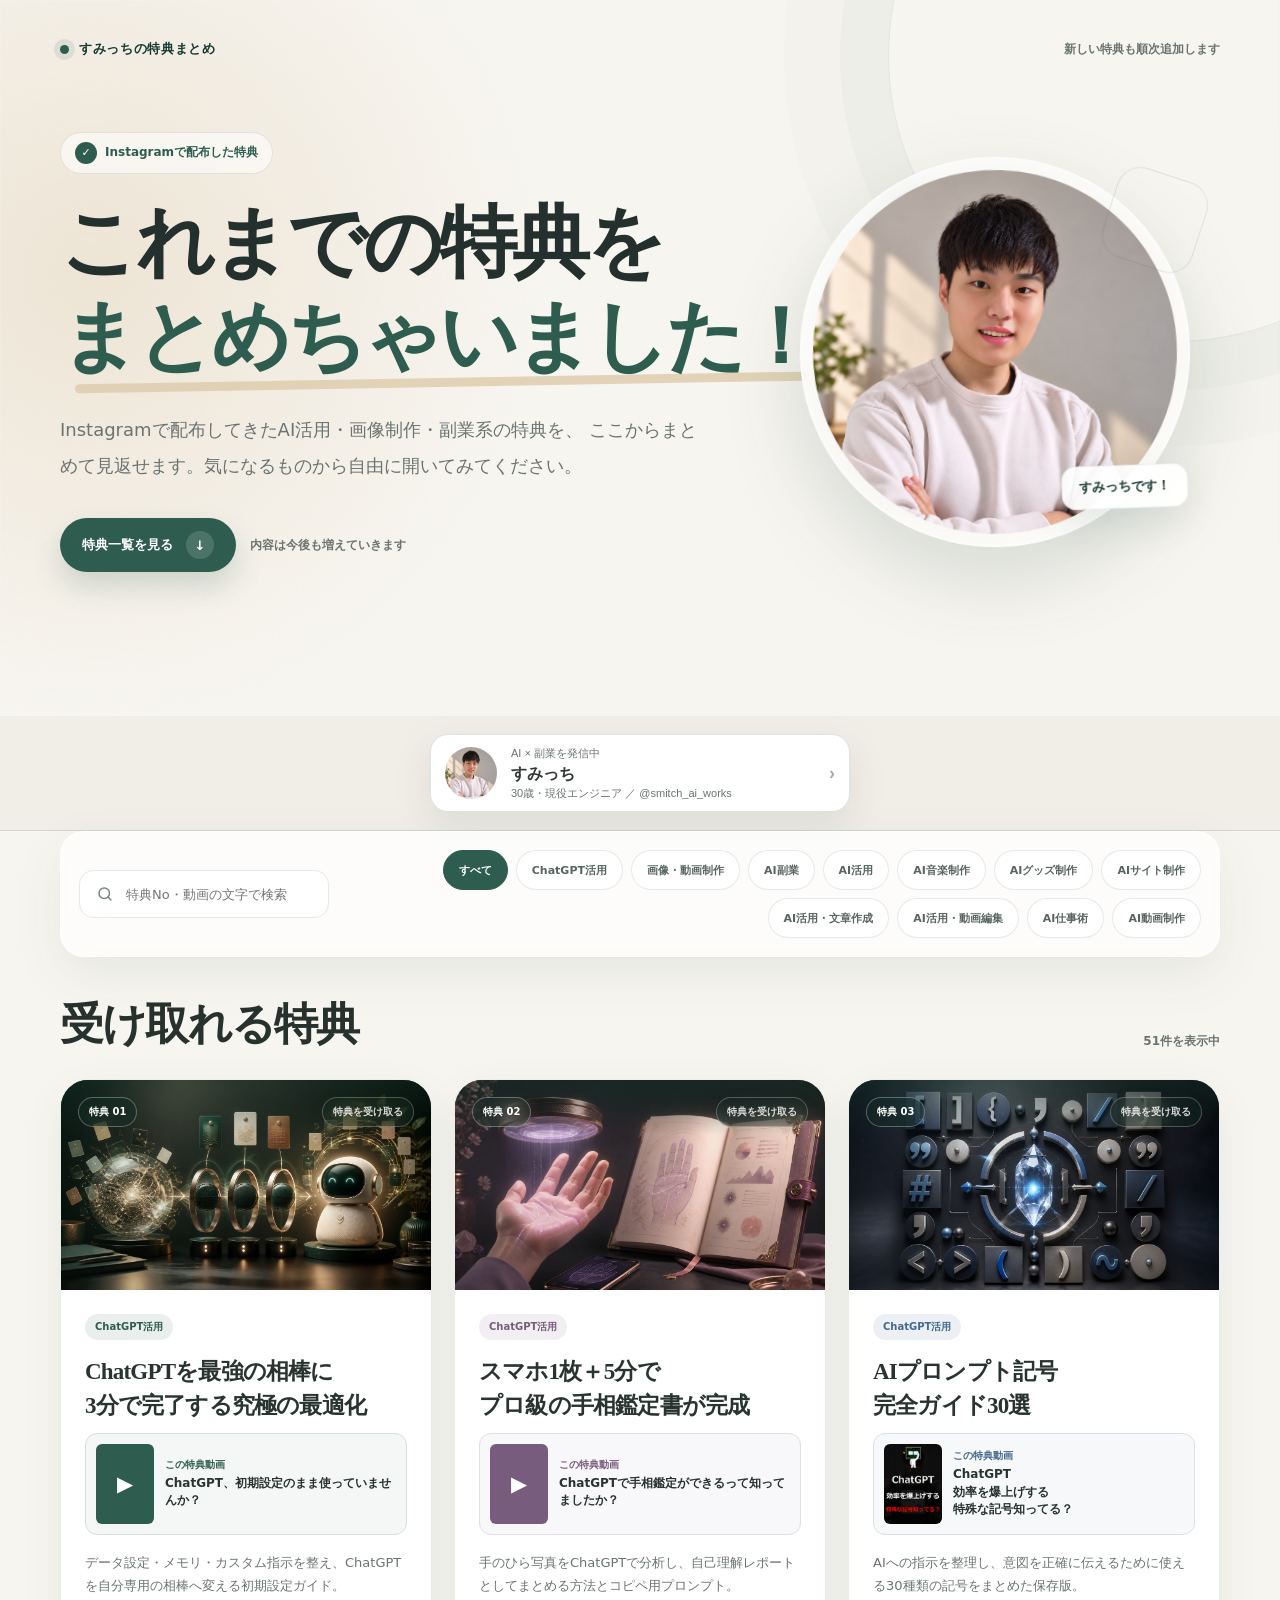
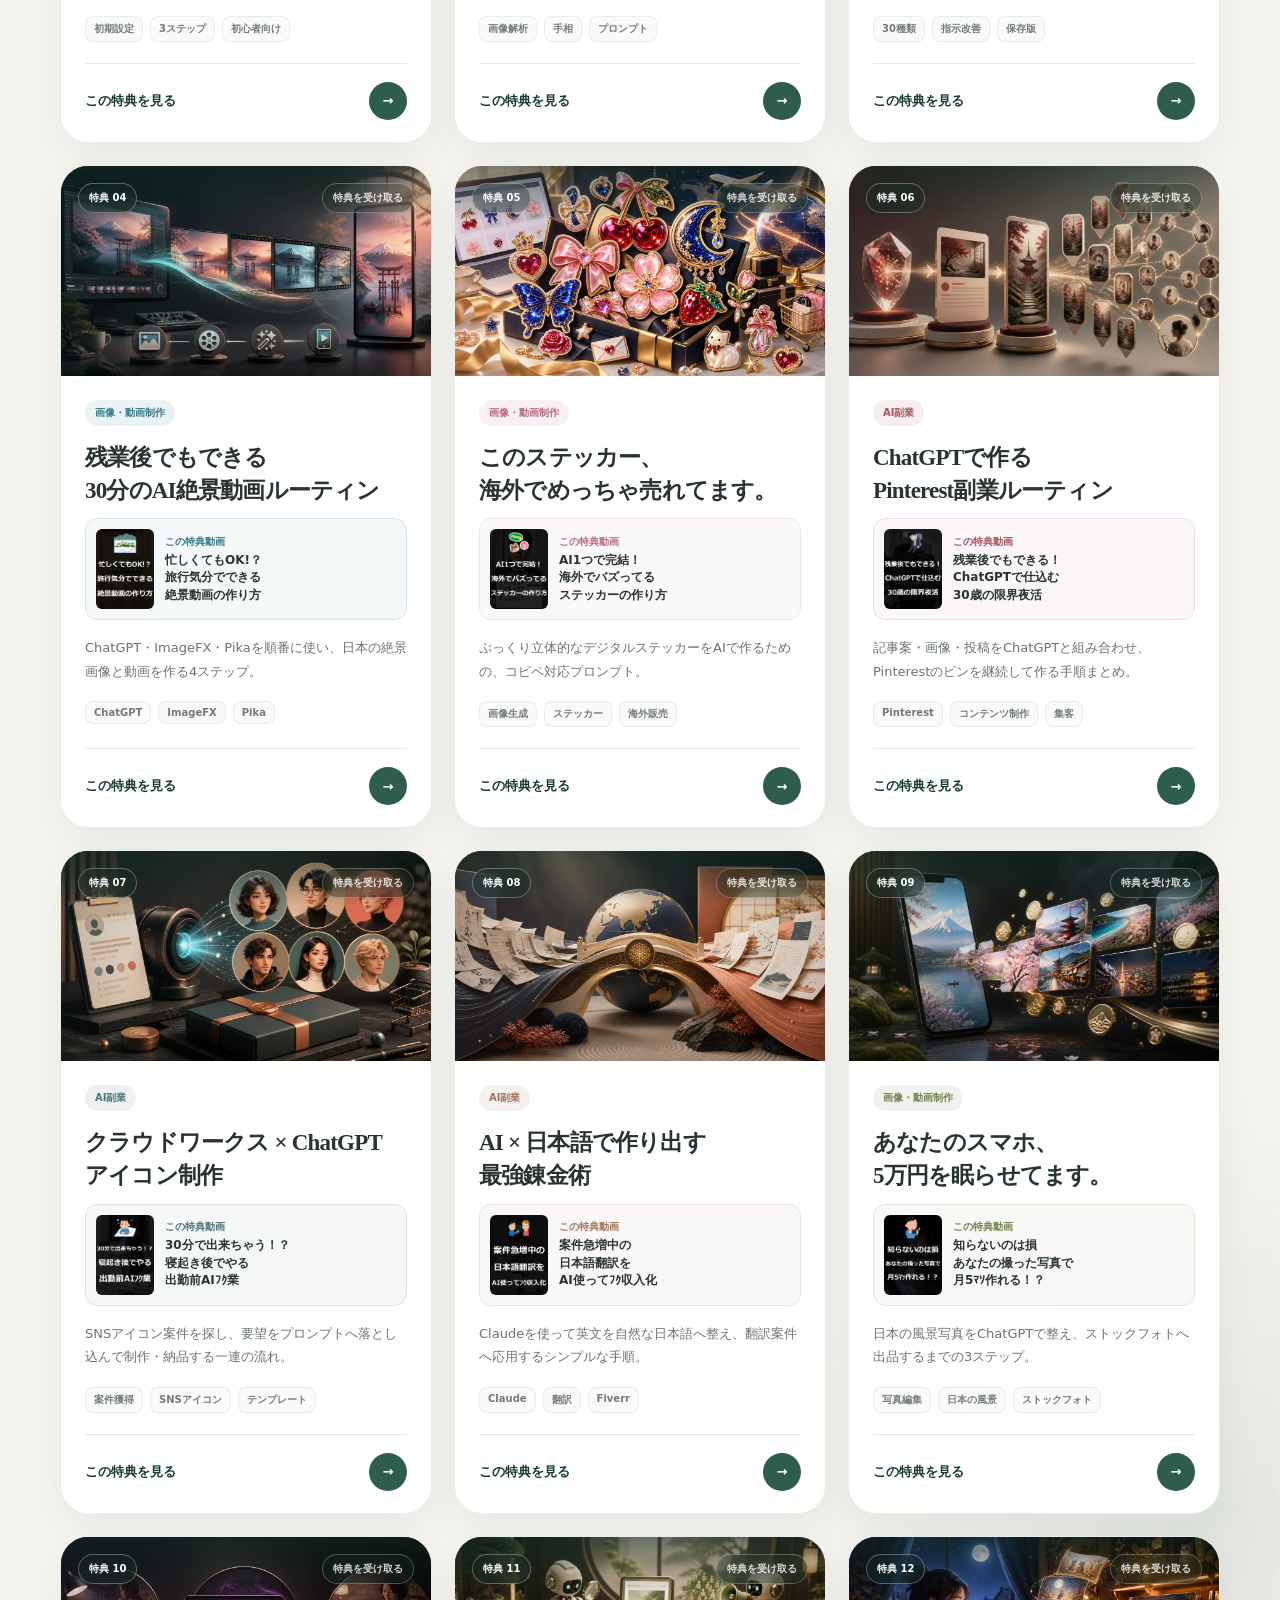
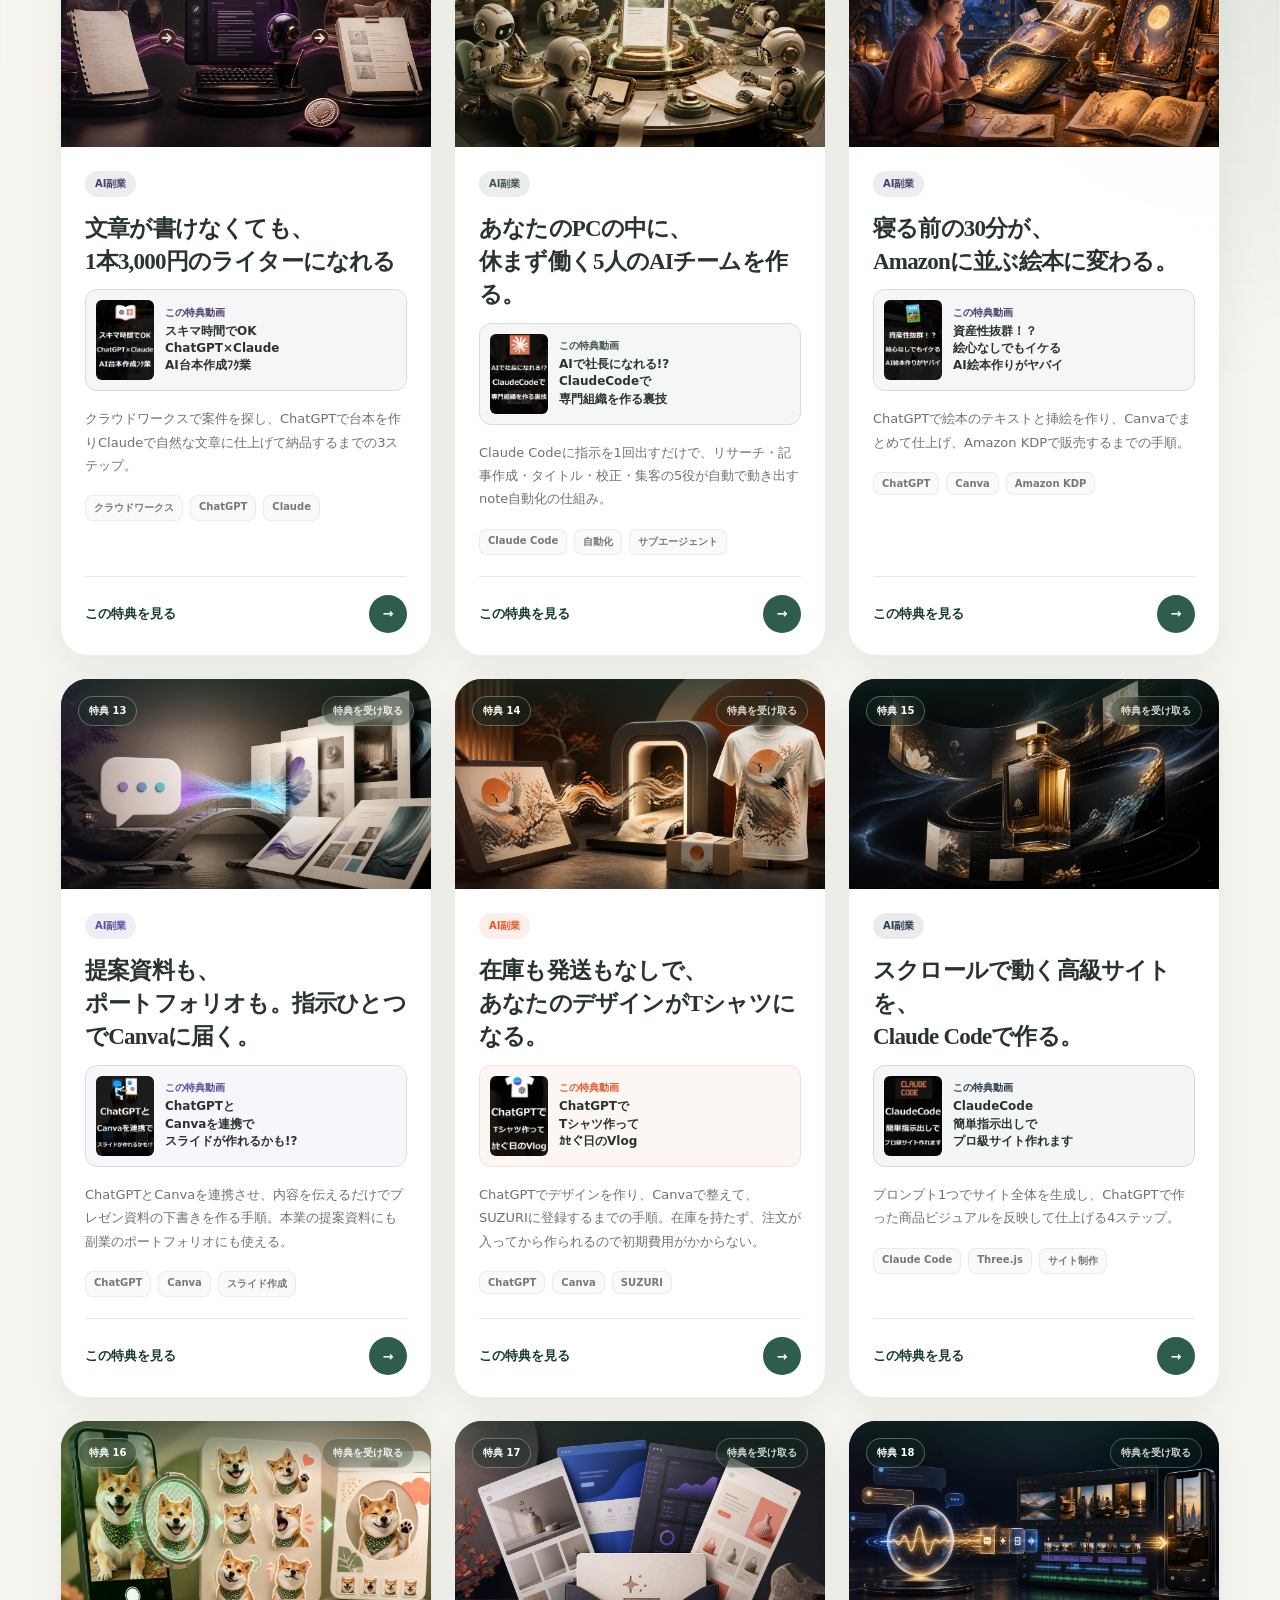
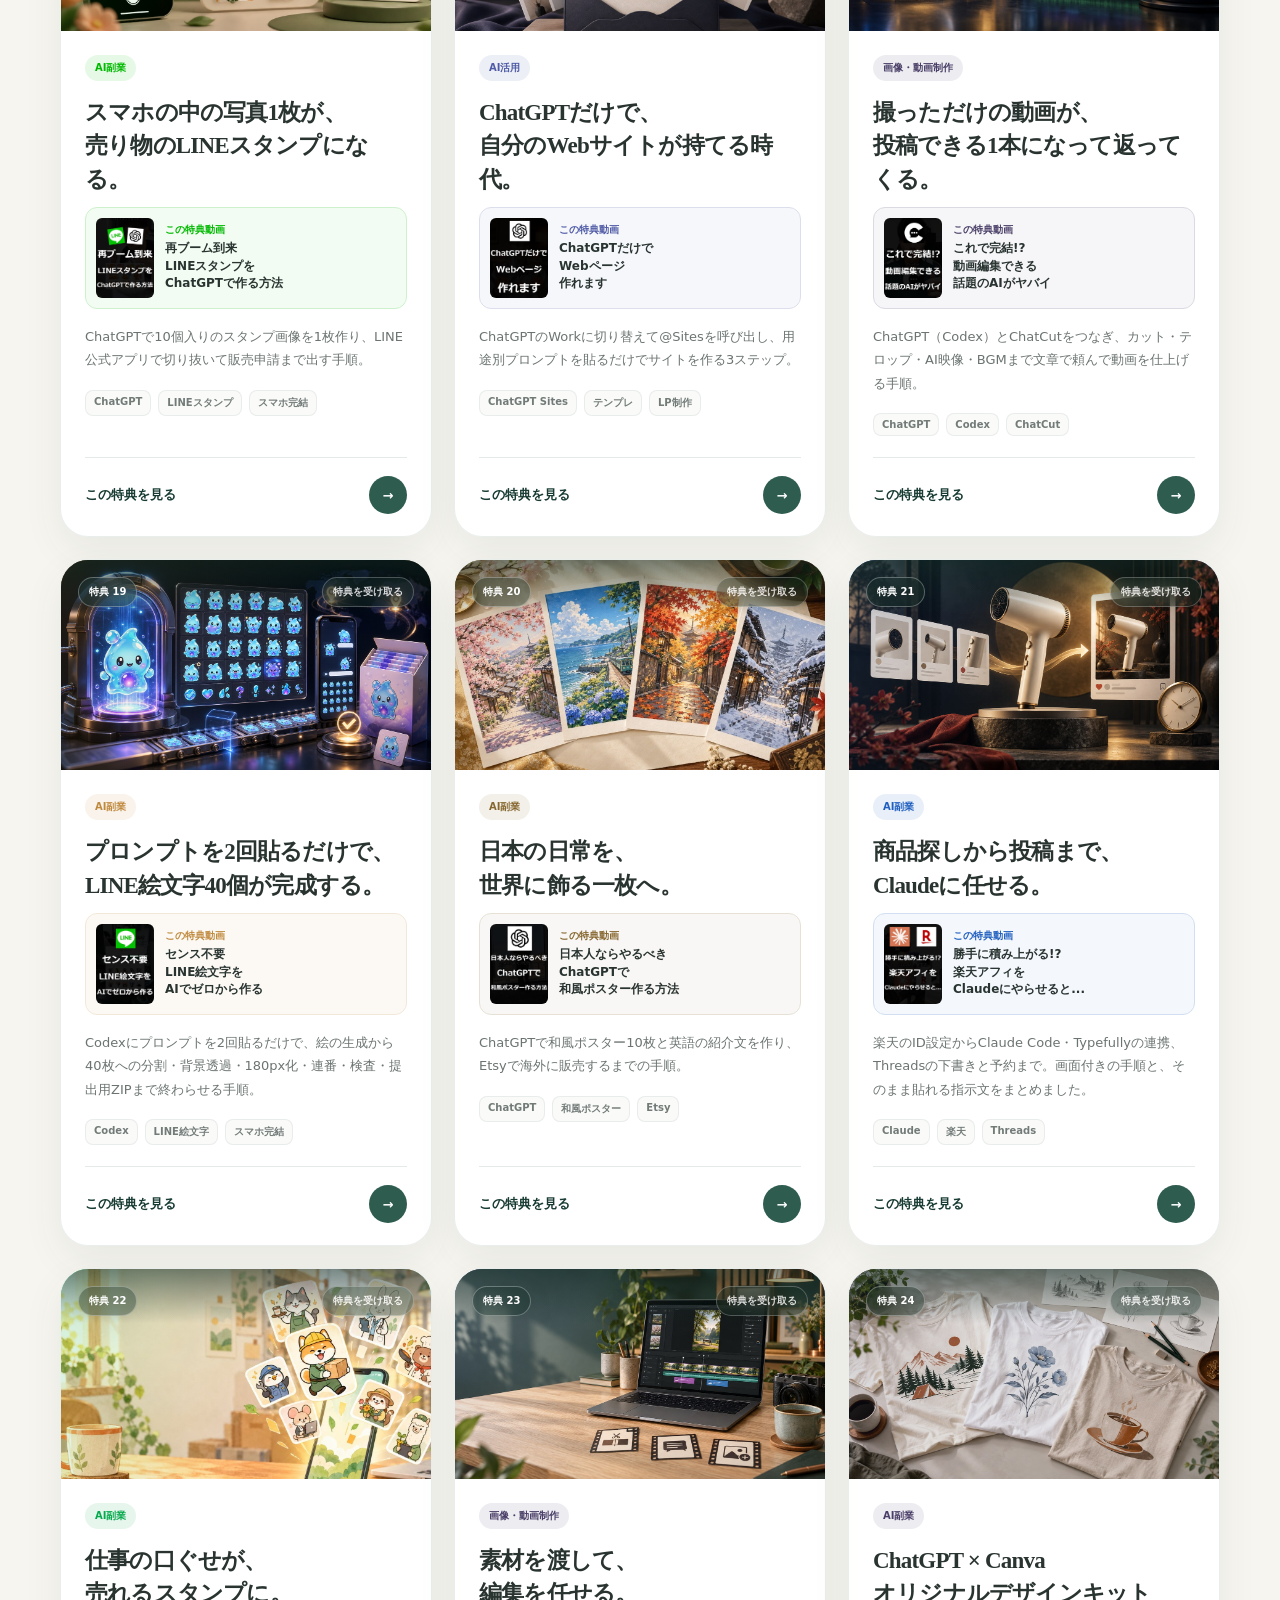
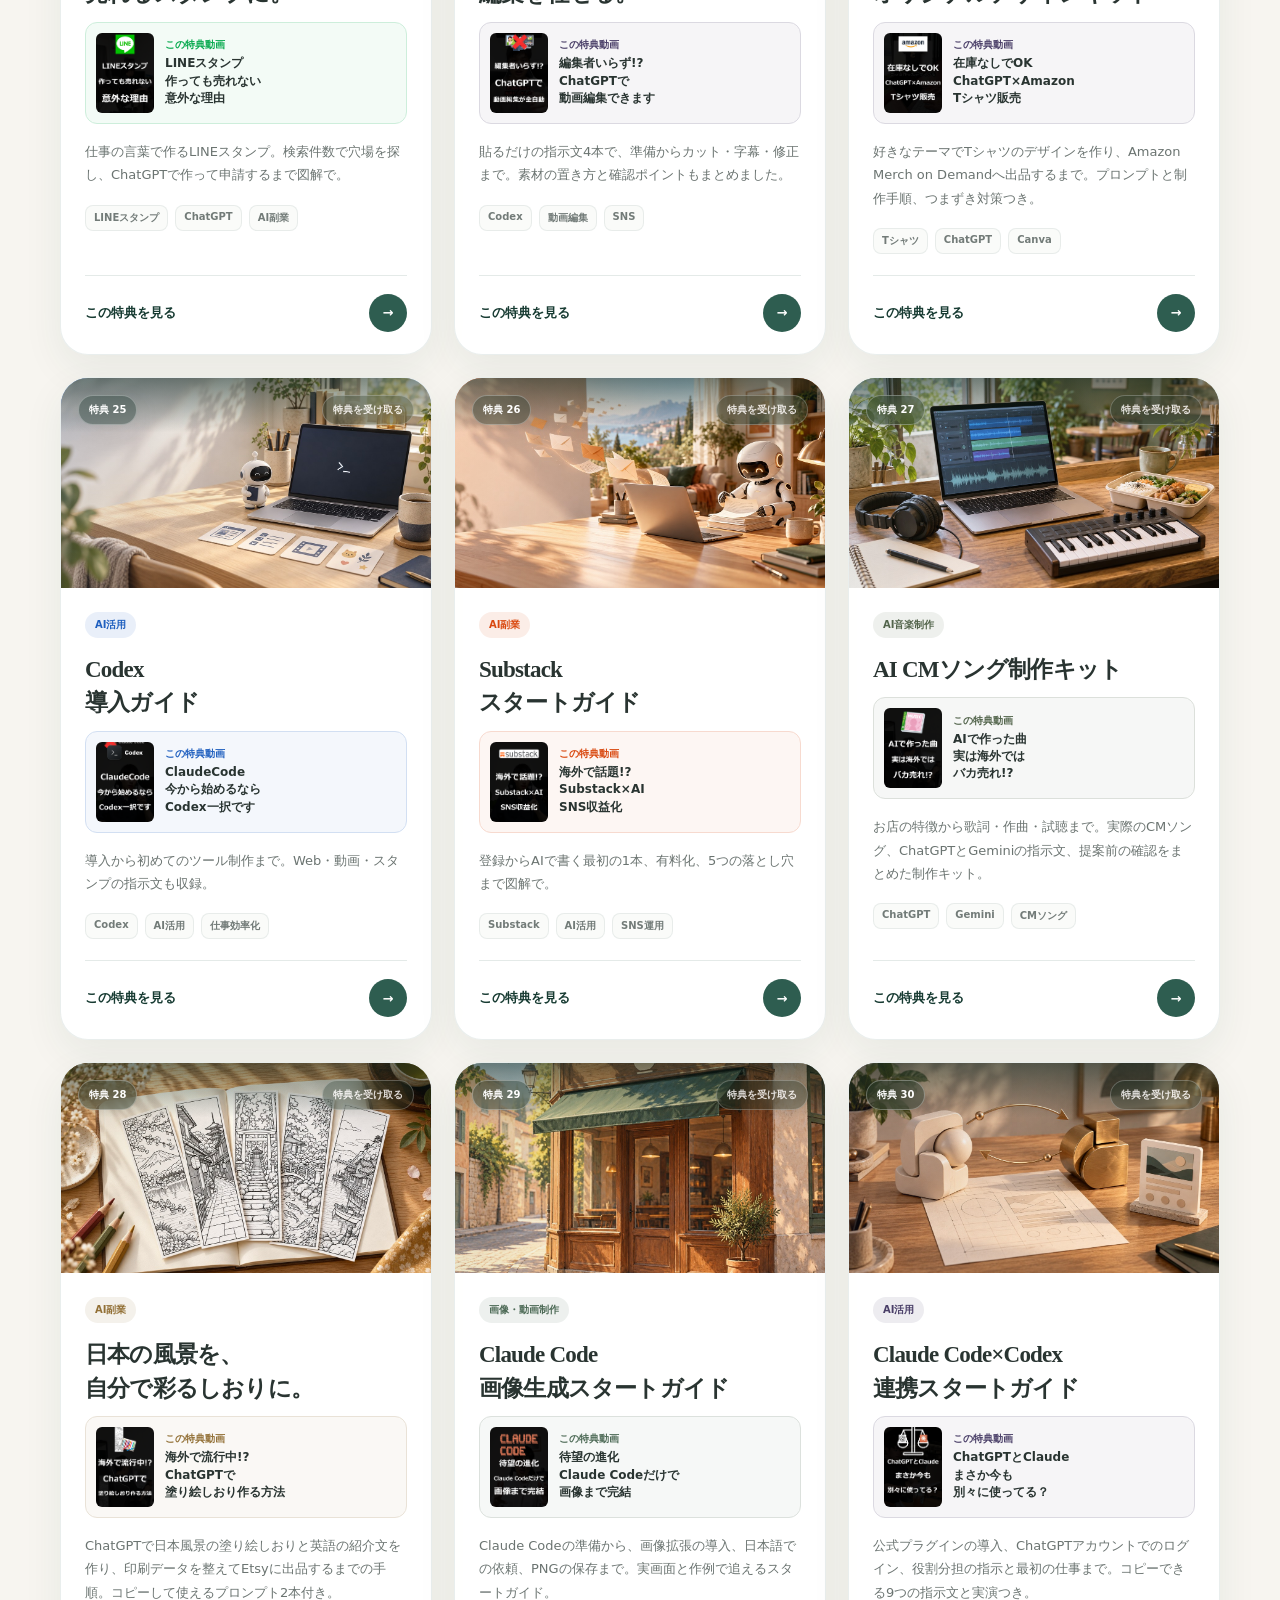
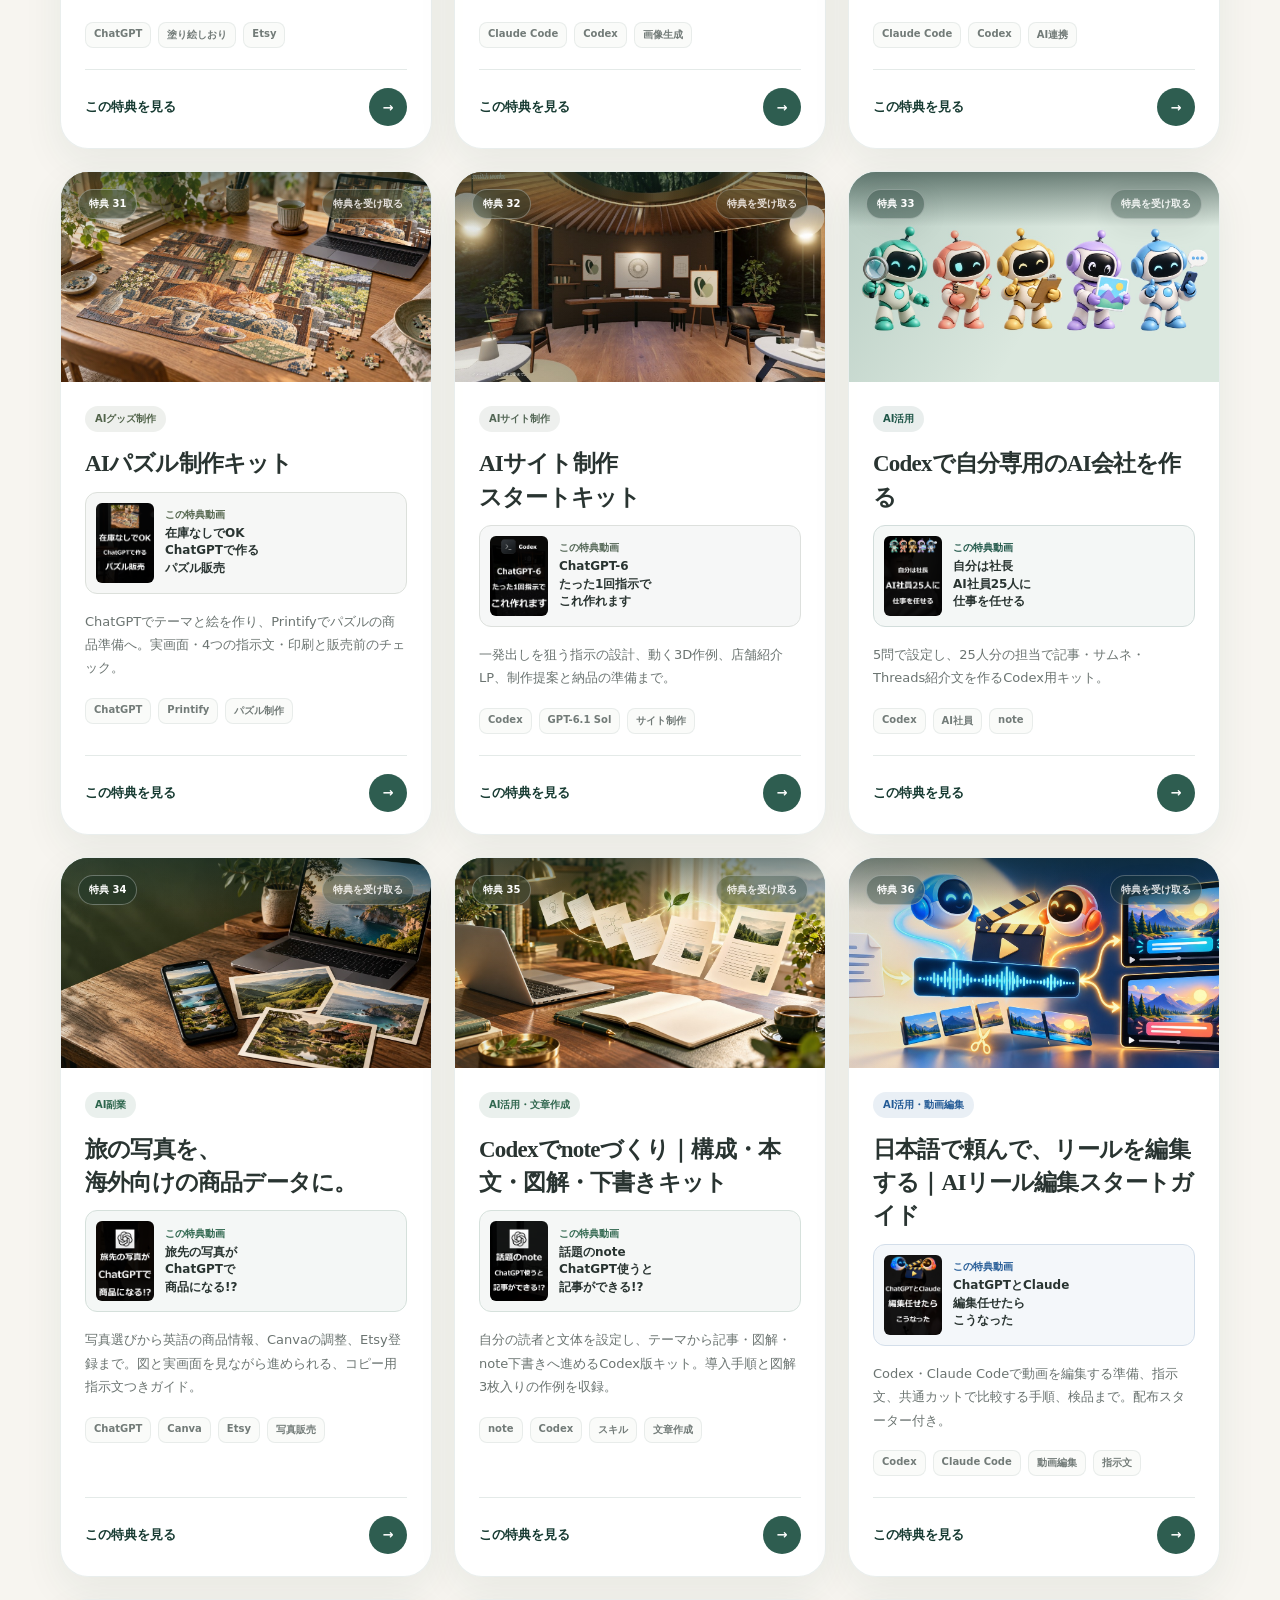
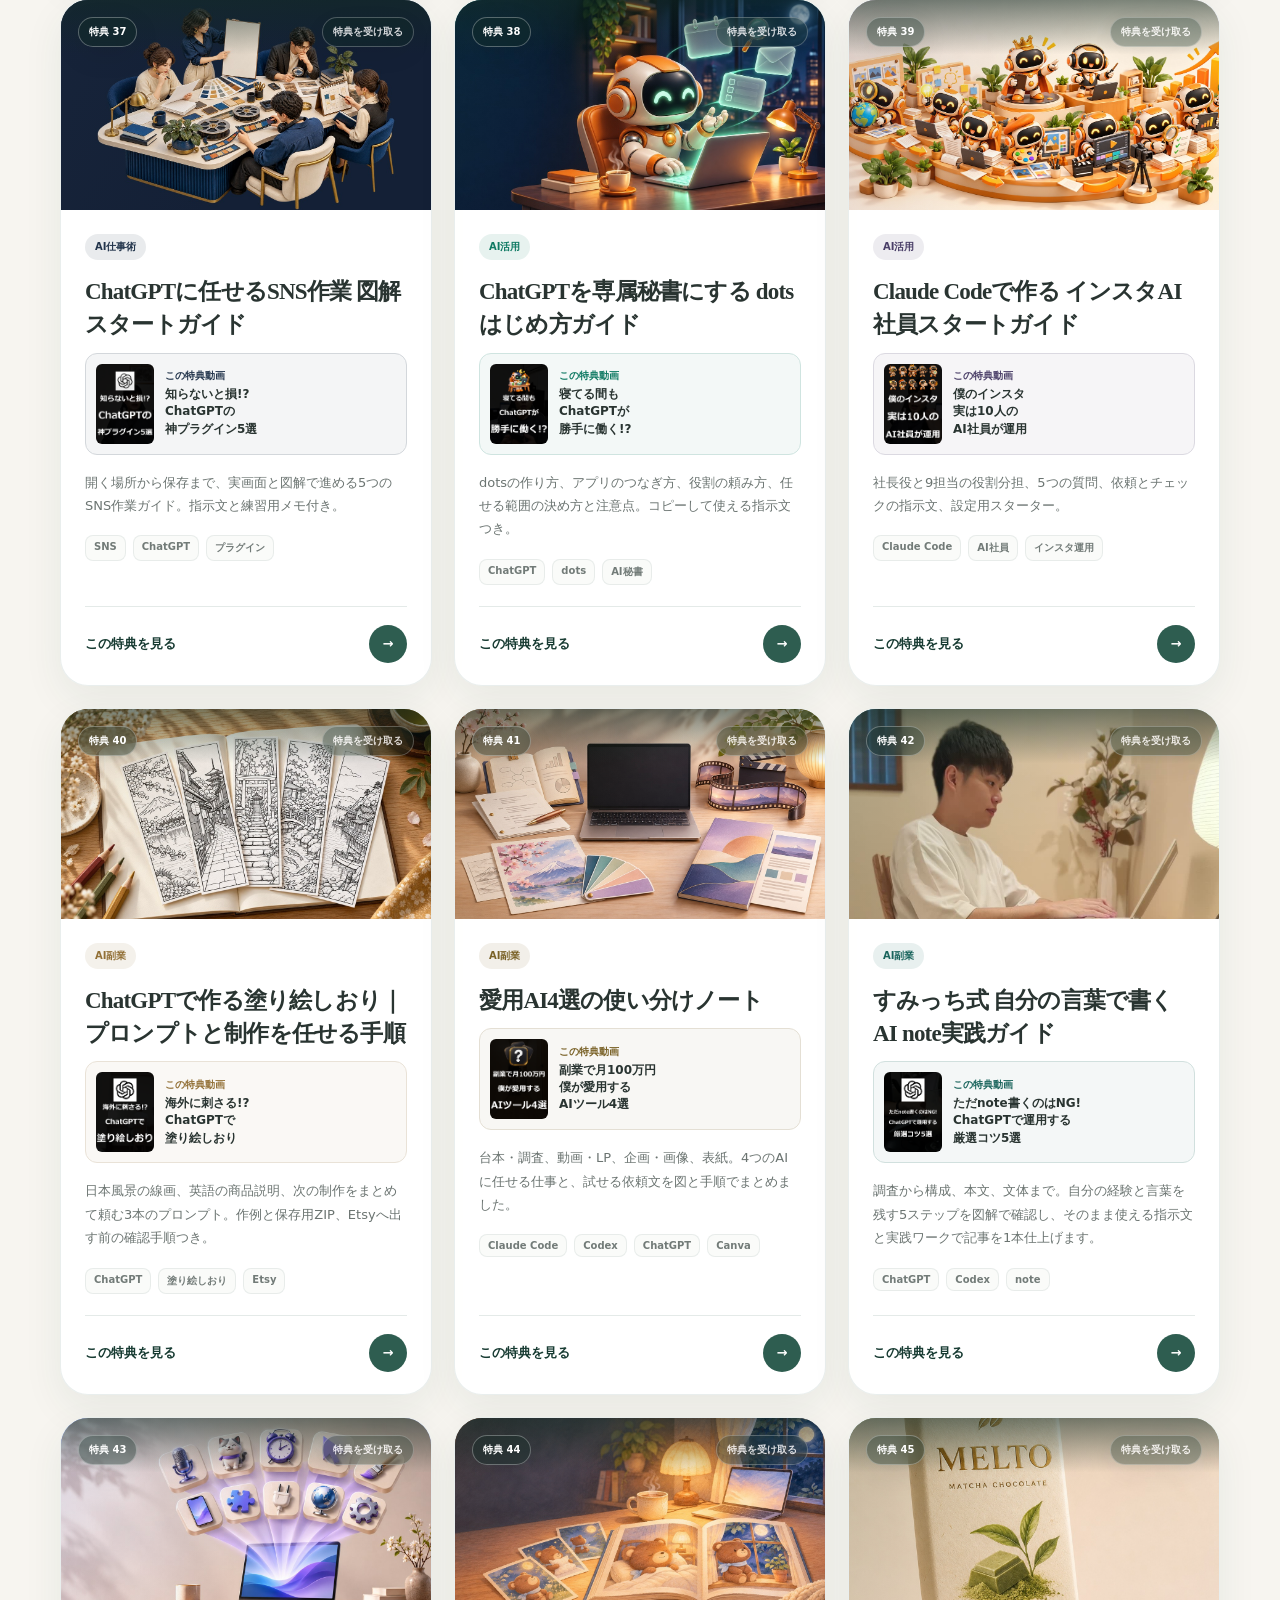
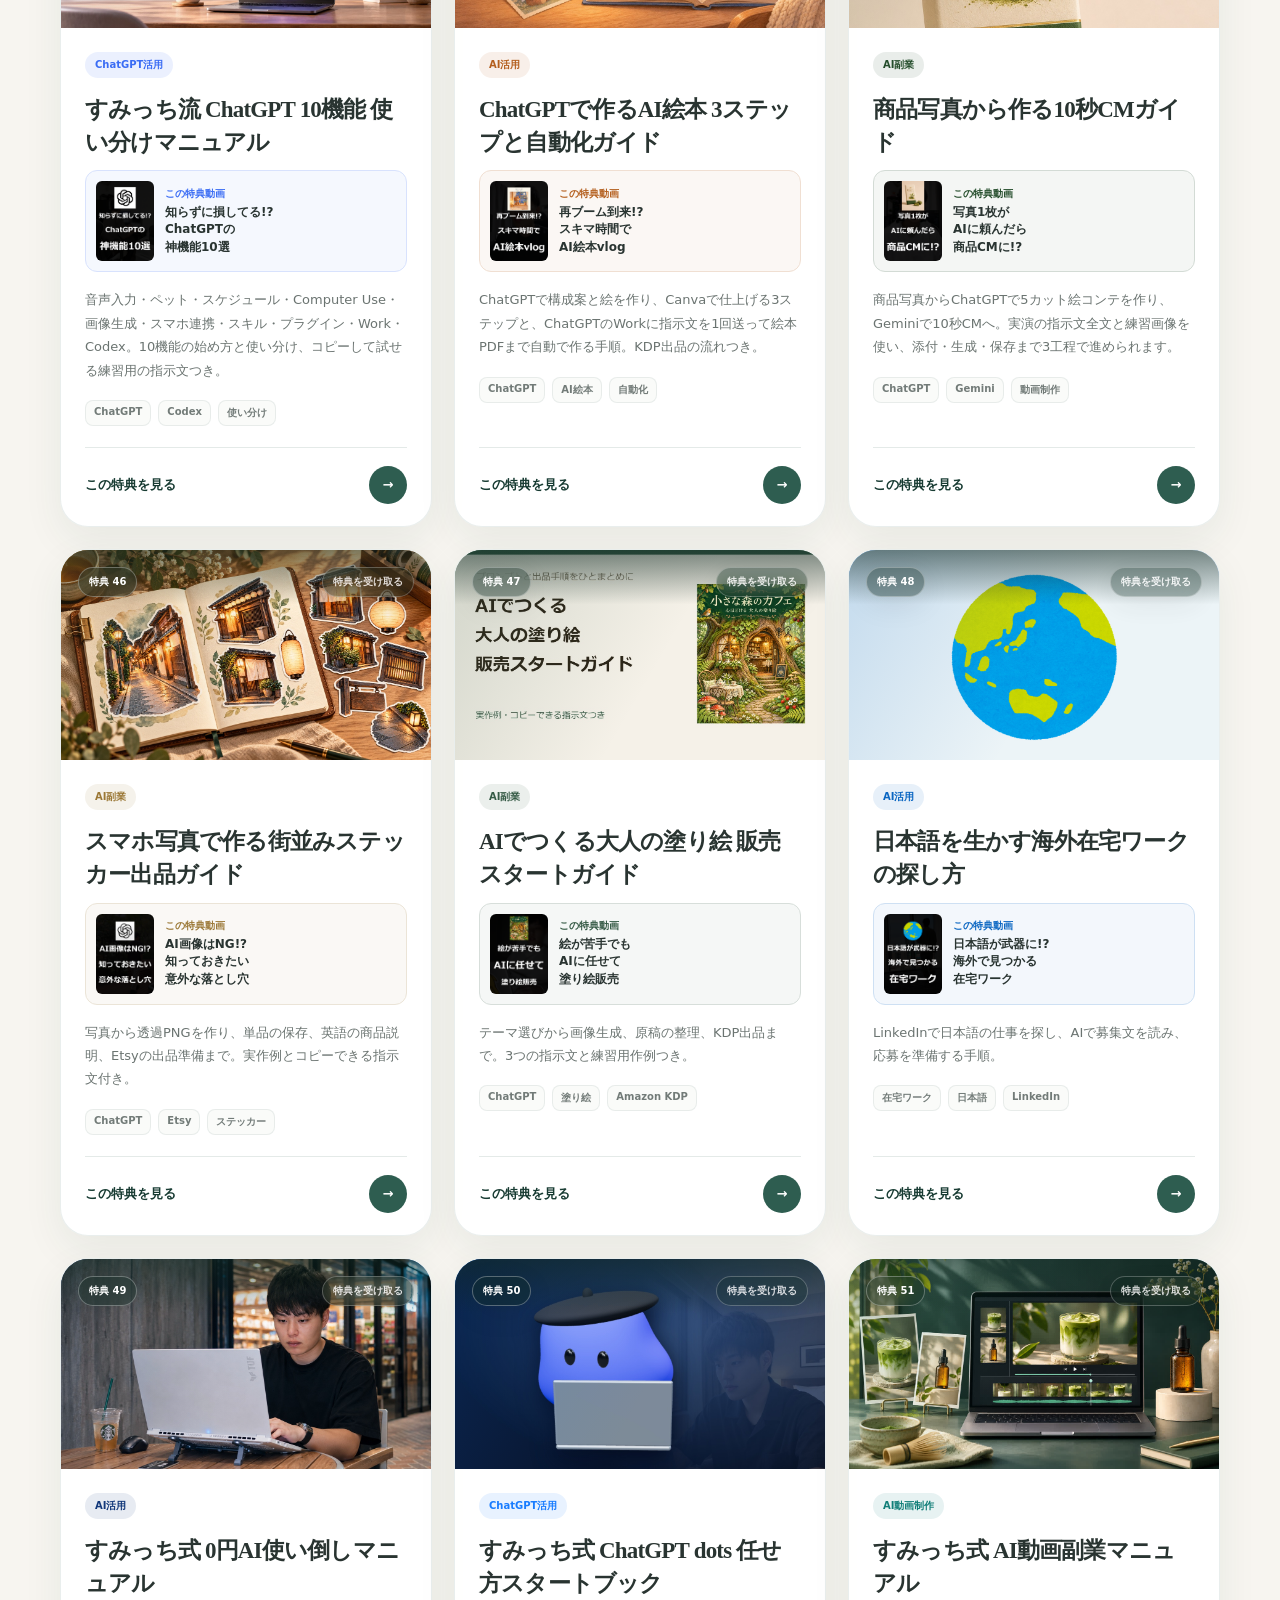
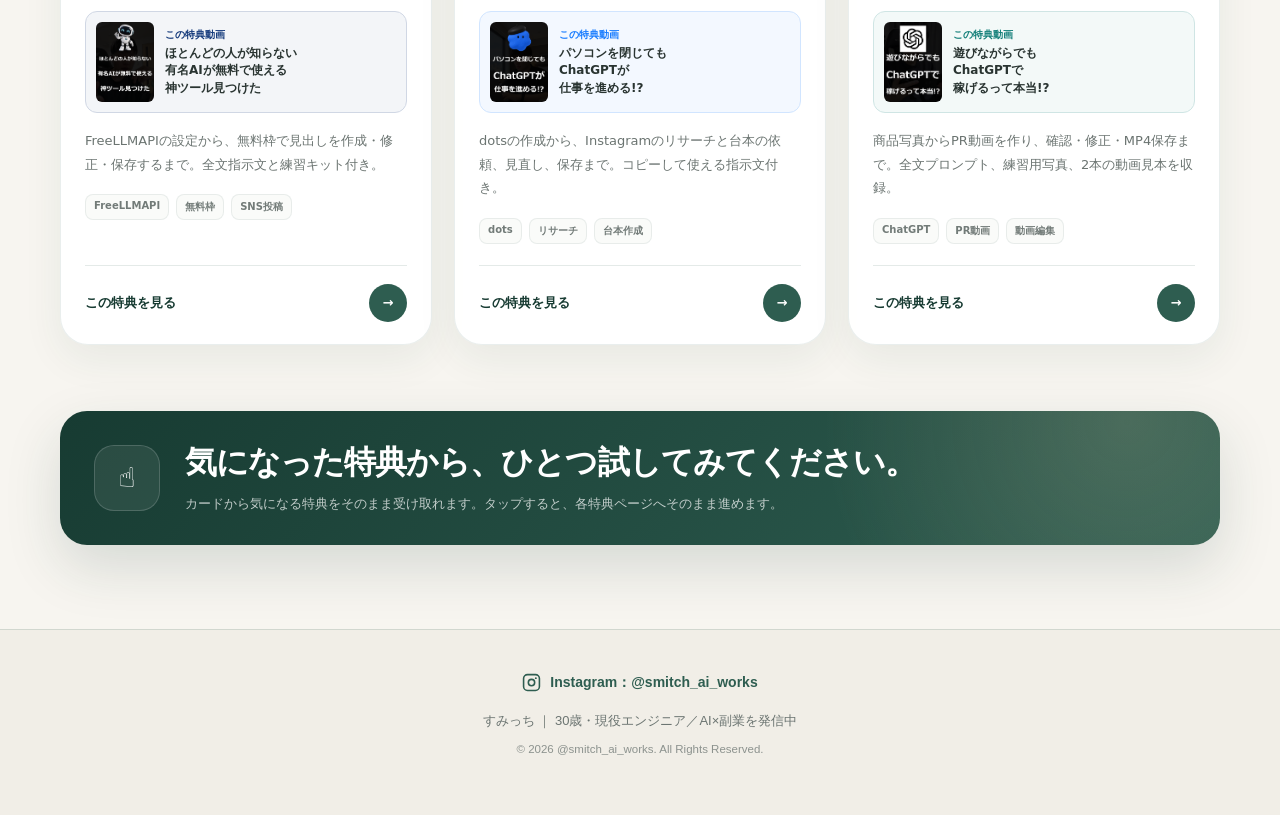
==== index.html @ 69d98221 "今すぐ公開 すみっち式 AI動画副業マニュアル（特典51）（#30）" ====
<!DOCTYPE html>
<html lang="ja">
<head>
  <meta charset="UTF-8">
  <meta name="viewport" content="width=device-width, initial-scale=1.0">
  <meta name="description" content="すみっちがInstagramで配布してきた特典をまとめたアクセスページです。">
  <meta name="theme-color" content="#2E5D50">
  <title>すみっち｜これまでの特典まとめ</title>
  <style>
    :root {
      --teal: #2E5D50;
      --teal-dark: #173B32;
      --charcoal: #323836;
      --beige: #DDC9A8;
      --paper: #F7F5F0;
      --white: #FFFFFF;
      --muted: #6B7471;
      --line: rgba(46, 93, 80, .13);
      --shadow: 0 22px 55px rgba(28, 61, 52, .10);
      --radius: 28px;
    }

    * { box-sizing: border-box; }

    html {
      scroll-behavior: smooth;
      background: var(--paper);
    }

    body {
      margin: 0;
      color: var(--charcoal);
      background:
        radial-gradient(circle at 7% 2%, rgba(221, 201, 168, .38), transparent 28rem),
        radial-gradient(circle at 96% 23%, rgba(46, 93, 80, .10), transparent 28rem),
        var(--paper);
      font-family: "Hiragino Kaku Gothic ProN", "Yu Gothic", "Meiryo", system-ui, -apple-system, sans-serif;
      -webkit-font-smoothing: antialiased;
    }

    a { color: inherit; }
    button, input { font: inherit; }

    .container {
      width: min(1160px, calc(100% - 40px));
      margin: 0 auto;
    }

    .hero {
      position: relative;
      overflow: hidden;
      padding: 26px 0 84px;
    }

    .hero::before {
      content: "";
      position: absolute;
      top: -230px;
      right: -180px;
      width: 570px;
      height: 570px;
      border: 1px solid rgba(46, 93, 80, .10);
      border-radius: 50%;
      box-shadow:
        0 0 0 48px rgba(46, 93, 80, .025),
        0 0 0 104px rgba(46, 93, 80, .018);
      pointer-events: none;
    }

    .mini-header {
      display: flex;
      align-items: center;
      justify-content: space-between;
      min-height: 46px;
      position: relative;
      z-index: 2;
    }

    .mini-brand {
      display: inline-flex;
      align-items: center;
      gap: 10px;
      color: var(--teal-dark);
      font-size: 13px;
      font-weight: 900;
      letter-spacing: .05em;
    }

    .mini-brand::before {
      content: "";
      width: 9px;
      height: 9px;
      border-radius: 50%;
      background: var(--teal);
      box-shadow: 0 0 0 6px rgba(46, 93, 80, .10);
    }

    .update-note {
      color: var(--muted);
      font-size: 12px;
      font-weight: 700;
    }

    .hero-grid {
      display: grid;
      grid-template-columns: minmax(0, 1.18fr) minmax(320px, .82fr);
      align-items: center;
      gap: 60px;
      min-height: 560px;
      position: relative;
      z-index: 1;
    }

    .eyebrow {
      display: inline-flex;
      align-items: center;
      gap: 8px;
      margin-bottom: 22px;
      padding: 9px 14px;
      border: 1px solid var(--line);
      border-radius: 999px;
      color: var(--teal);
      background: rgba(255,255,255,.58);
      font-size: 12px;
      font-weight: 900;
      backdrop-filter: blur(10px);
    }

    .eyebrow span {
      display: inline-grid;
      place-items: center;
      width: 22px;
      height: 22px;
      border-radius: 50%;
      color: var(--white);
      background: var(--teal);
      font-size: 11px;
    }

    h1 {
      max-width: 720px;
      margin: 0;
      color: #24302D;
      font-family: "Yu Mincho", "Hiragino Mincho ProN", serif;
      font-size: clamp(47px, 6.3vw, 78px);
      font-weight: 700;
      line-height: 1.2;
      letter-spacing: -.055em;
    }

    h1 em {
      color: var(--teal);
      font-style: normal;
      position: relative;
      white-space: nowrap;
    }

    h1 em::after {
      content: "";
      position: absolute;
      left: 2%;
      right: 1%;
      bottom: -7px;
      height: 9px;
      border-radius: 999px;
      background: rgba(221, 201, 168, .78);
      transform: rotate(-1deg);
      z-index: -1;
    }

    .hero-lead {
      max-width: 650px;
      margin: 29px 0 0;
      color: var(--muted);
      font-size: clamp(15px, 1.7vw, 18px);
      line-height: 2;
    }

    .hero-actions {
      display: flex;
      flex-wrap: wrap;
      align-items: center;
      gap: 14px;
      margin-top: 34px;
    }

    .primary-button {
      display: inline-flex;
      align-items: center;
      gap: 13px;
      min-height: 54px;
      padding: 0 22px;
      border-radius: 999px;
      color: var(--white);
      background: var(--teal);
      box-shadow: 0 14px 30px rgba(46, 93, 80, .20);
      text-decoration: none;
      font-size: 13px;
      font-weight: 900;
      transition: transform .2s ease, background .2s ease;
    }

    .primary-button:hover {
      transform: translateY(-2px);
      background: var(--teal-dark);
    }

    .primary-button i {
      display: grid;
      place-items: center;
      width: 28px;
      height: 28px;
      border-radius: 50%;
      background: rgba(255,255,255,.14);
      font-style: normal;
    }

    .sub-note {
      color: var(--muted);
      font-size: 12px;
      font-weight: 700;
    }

    .character-stage {
      position: relative;
      display: grid;
      place-items: center;
      min-height: 470px;
    }

    .character-stage::before {
      content: "";
      position: absolute;
      width: 360px;
      height: 360px;
      border-radius: 46% 54% 51% 49% / 57% 43% 57% 43%;
      background: linear-gradient(145deg, rgba(46,93,80,.18), rgba(221,201,168,.36));
      transform: rotate(-8deg);
    }

    .character-stage::after {
      content: "";
      position: absolute;
      width: 92px;
      height: 92px;
      right: 18px;
      top: 56px;
      border-radius: 24px;
      border: 1px solid rgba(46,93,80,.12);
      transform: rotate(18deg);
    }

    .character-card {
      position: relative;
      width: min(390px, 100%);
      aspect-ratio: 1;
      padding: 12px;
      border: 1px solid rgba(255,255,255,.8);
      border-radius: 50%;
      background: rgba(255,255,255,.66);
      box-shadow: 0 30px 80px rgba(35, 72, 62, .16);
      backdrop-filter: blur(14px);
      transform: rotate(2deg);
    }

    .character-card img {
      display: block;
      width: 100%;
      height: 100%;
      border-radius: 50%;
      object-fit: cover;
      background: #fff;
    }

    .character-label {
      position: absolute;
      right: -4px;
      bottom: 42px;
      padding: 12px 17px;
      border: 1px solid rgba(46,93,80,.10);
      border-radius: 15px;
      color: var(--teal-dark);
      background: rgba(255,255,255,.92);
      box-shadow: 0 14px 40px rgba(35,72,62,.12);
      font-size: 13px;
      font-weight: 900;
      transform: rotate(-4deg);
    }

    main {
      padding-bottom: 84px;
    }

    .tool-panel {
      display: grid;
      grid-template-columns: minmax(250px, 1fr) auto;
      gap: 22px;
      align-items: center;
      margin-bottom: 38px;
      padding: 18px;
      border: 1px solid rgba(255,255,255,.9);
      border-radius: 24px;
      background: rgba(255,255,255,.72);
      box-shadow: 0 18px 50px rgba(35,72,62,.08);
      backdrop-filter: blur(16px);
    }

    .search-wrap {
      position: relative;
    }

    .search-wrap svg {
      position: absolute;
      left: 17px;
      top: 50%;
      width: 18px;
      height: 18px;
      color: #7A8581;
      transform: translateY(-50%);
      pointer-events: none;
    }

    .search-input {
      width: 100%;
      height: 48px;
      padding: 0 18px 0 46px;
      border: 1px solid var(--line);
      border-radius: 15px;
      outline: none;
      color: var(--charcoal);
      background: rgba(255,255,255,.88);
      font-size: 13px;
      transition: border-color .2s ease, box-shadow .2s ease;
    }

    .search-input:focus {
      border-color: rgba(46,93,80,.42);
      box-shadow: 0 0 0 4px rgba(46,93,80,.08);
    }

    .filters {
      display: flex;
      flex-wrap: wrap;
      justify-content: flex-end;
      gap: 8px;
    }

    .filter-button {
      appearance: none;
      min-height: 40px;
      padding: 0 15px;
      border: 1px solid var(--line);
      border-radius: 999px;
      color: #596562;
      background: #fff;
      cursor: pointer;
      font-size: 11px;
      font-weight: 900;
      transition: transform .2s ease, background .2s ease, color .2s ease;
    }

    .filter-button:hover {
      transform: translateY(-1px);
    }

    .filter-button.active {
      color: #fff;
      border-color: var(--teal);
      background: var(--teal);
    }

    .section-heading {
      display: flex;
      align-items: flex-end;
      justify-content: space-between;
      gap: 24px;
      margin: 0 0 25px;
    }

    .section-heading h2 {
      margin: 0;
      color: #27322F;
      font-family: "Yu Mincho", "Hiragino Mincho ProN", serif;
      font-size: clamp(30px, 4vw, 44px);
      letter-spacing: -.04em;
    }

    .section-heading p {
      margin: 0 0 4px;
      color: var(--muted);
      font-size: 12px;
      font-weight: 700;
      white-space: nowrap;
    }

    .cards {
      display: grid;
      grid-template-columns: repeat(3, minmax(0, 1fr));
      gap: 22px;
    }

    .swipe-guide {
      display: none;
    }

    .card {
      --accent: var(--teal);
      overflow: hidden;
      min-width: 0;
      border: 1px solid rgba(46,93,80,.10);
      border-radius: var(--radius);
      background: rgba(255,255,255,.94);
      box-shadow: 0 14px 40px rgba(35,72,62,.07);
      transition: transform .24s ease, box-shadow .24s ease;
      animation: cardIn .5s ease both;
    }

    .card:hover {
      transform: translateY(-7px);
      box-shadow: var(--shadow);
    }

    @keyframes cardIn {
      from { opacity: 0; transform: translateY(14px); }
      to { opacity: 1; transform: translateY(0); }
    }

    .card-link {
      display: flex;
      min-height: 100%;
      flex-direction: column;
      color: inherit;
      text-decoration: none;
    }

    .preview {
      position: relative;
      overflow: hidden;
      height: 210px;
      background:
        radial-gradient(circle at 80% 10%, rgba(255,255,255,.36), transparent 32%),
        linear-gradient(135deg, color-mix(in srgb, var(--accent) 85%, #173B32), color-mix(in srgb, var(--accent) 48%, #F2E8D7));
      isolation: isolate;
    }

    .preview-browser {
      position: absolute;
      inset: 0;
      overflow: hidden;
      transition: transform .5s ease;
    }

    .card:hover .preview-browser {
      transform: scale(1.035);
    }

    .preview-browser img {
      position: absolute;
      inset: 0;
      width: 100%;
      height: 100%;
      object-fit: cover;
      object-position: center top;
      display: block;
    }

    .preview::after {
      content: "";
      position: absolute;
      inset: 0;
      z-index: 2;
      background:
        linear-gradient(180deg, rgba(18,43,36,.55) 0%, rgba(18,43,36,0) 26%),
        linear-gradient(120deg, color-mix(in srgb, var(--accent) 18%, transparent), transparent 55%);
      pointer-events: none;
    }

    .preview-top {
      position: absolute;
      z-index: 3;
      top: 17px;
      left: 17px;
      right: 17px;
      display: flex;
      align-items: center;
      justify-content: space-between;
      gap: 12px;
    }

    .preview-number,
    .preview-hint {
      padding: 7px 10px;
      border: 1px solid rgba(255,255,255,.30);
      border-radius: 999px;
      color: #fff;
      background: rgba(19,45,38,.36);
      box-shadow: 0 8px 30px rgba(0,0,0,.08);
      backdrop-filter: blur(10px);
      font-size: 10px;
      font-weight: 900;
    }

    .preview-hint {
      opacity: .82;
    }

    .card-body {
      display: flex;
      flex: 1;
      flex-direction: column;
      padding: 24px 24px 22px;
    }

    .category {
      align-self: flex-start;
      padding: 6px 10px;
      border-radius: 999px;
      color: var(--accent);
      background: color-mix(in srgb, var(--accent) 10%, white);
      font-size: 10px;
      font-weight: 900;
    }

    .card h3 {
      margin: 15px 0 11px;
      color: #293431;
      font-family: "Yu Mincho", "Hiragino Mincho ProN", serif;
      font-size: 23px;
      line-height: 1.45;
      letter-spacing: -.035em;
    }

    .card-description {
      margin: 0;
      color: var(--muted);
      font-size: 13px;
      line-height: 1.8;
    }

    .source-video {
      display: flex;
      align-items: center;
      gap: 11px;
      min-height: 70px;
      margin: 0 0 16px;
      padding: 10px;
      border: 1px solid color-mix(in srgb, var(--accent) 20%, white);
      border-radius: 12px;
      background: color-mix(in srgb, var(--accent) 5%, white);
    }

    .source-video-thumb,
    .source-video-icon {
      width: 58px;
      height: 80px;
      flex: none;
      border-radius: 6px;
    }

    .source-video-thumb { object-fit: cover; }
    .source-video-icon {
      display: grid;
      place-items: center;
      color: white;
      background: var(--accent);
      font-size: 21px;
    }

    .source-video-copy { min-width: 0; }
    .source-video-label {
      display: block;
      margin-bottom: 3px;
      color: var(--accent);
      font-size: 10px;
      font-weight: 900;
    }
    .source-video-title {
      display: block;
      color: #293431;
      font-size: 12px;
      font-weight: 800;
      line-height: 1.45;
      white-space: pre-line;
    }

    .tags {
      display: flex;
      flex-wrap: wrap;
      gap: 7px;
      margin: 18px 0 21px;
    }

    .tag {
      padding: 5px 8px;
      border: 1px solid rgba(46,93,80,.09);
      border-radius: 8px;
      color: #727B78;
      background: #FAFBF9;
      font-size: 10px;
      font-weight: 700;
    }

    .open-row {
      display: flex;
      align-items: center;
      justify-content: space-between;
      gap: 14px;
      margin-top: auto;
      padding-top: 18px;
      border-top: 1px solid var(--line);
      color: var(--teal-dark);
      font-size: 13px;
      font-weight: 900;
    }

    .open-icon {
      display: grid;
      place-items: center;
      width: 38px;
      height: 38px;
      border-radius: 50%;
      color: #fff;
      background: var(--teal);
      transition: transform .2s ease, background .2s ease;
    }

    .card:hover .open-icon {
      transform: translateX(3px);
      background: var(--teal-dark);
    }

    .empty-state {
      display: none;
      padding: 70px 25px;
      border: 1px dashed rgba(46,93,80,.20);
      border-radius: 24px;
      color: var(--muted);
      background: rgba(255,255,255,.54);
      text-align: center;
      font-size: 14px;
      line-height: 1.8;
    }

    .empty-state.show { display: block; }

    .closing {
      display: grid;
      grid-template-columns: auto 1fr;
      align-items: center;
      gap: 25px;
      margin-top: 66px;
      padding: 30px 34px;
      border-radius: 27px;
      color: #fff;
      background:
        radial-gradient(circle at 92% 8%, rgba(221,201,168,.18), transparent 19rem),
        linear-gradient(135deg, #173B32, #2E5D50);
      box-shadow: 0 22px 55px rgba(28,61,52,.15);
    }

    .closing-mark {
      display: grid;
      place-items: center;
      width: 66px;
      height: 66px;
      border: 1px solid rgba(255,255,255,.16);
      border-radius: 20px;
      background: rgba(255,255,255,.08);
      font-size: 28px;
    }

    .closing h2 {
      margin: 0 0 7px;
      font-family: "Yu Mincho", "Hiragino Mincho ProN", serif;
      font-size: clamp(23px, 3vw, 32px);
      letter-spacing: -.03em;
    }

    .closing p {
      margin: 0;
      color: rgba(255,255,255,.72);
      font-size: 13px;
      line-height: 1.8;
    }

    footer {
      padding: 25px 0 38px;
      color: #7A8380;
      font-size: 11px;
      text-align: center;
    }

    @media (max-width: 980px) {
      .hero-grid {
        grid-template-columns: minmax(0, 1.1fr) minmax(280px, .9fr);
        gap: 30px;
      }

      .cards {
        grid-template-columns: repeat(2, minmax(0, 1fr));
      }

      .tool-panel {
        grid-template-columns: 1fr;
      }

      .filters {
        justify-content: flex-start;
      }
    }

    @media (max-width: 720px) {
      .container {
        width: min(100% - 24px, 1160px);
      }

      .hero {
        padding-top: 15px;
        padding-bottom: 60px;
      }

      .update-note {
        font-size: 10px;
      }

      .hero-grid {
        grid-template-columns: 1fr;
        min-height: auto;
        gap: 26px;
        padding-top: 48px;
      }

      h1 {
        font-size: clamp(40px, 12.4vw, 55px);
        line-height: 1.25;
      }

      h1 em {
        white-space: normal;
      }

      .hero-lead {
        margin-top: 23px;
        font-size: 15px;
        line-height: 1.85;
      }

      .character-stage {
        grid-row: 1;
        min-height: 310px;
      }

      .character-stage::before {
        width: 280px;
        height: 280px;
      }

      .character-stage::after {
        width: 60px;
        height: 60px;
        right: 8px;
        top: 28px;
      }

      .character-card {
        width: 285px;
      }

      .character-label {
        right: 3px;
        bottom: 27px;
        padding: 10px 14px;
        font-size: 11px;
      }

      .tool-panel {
        margin-bottom: 32px;
        padding: 13px;
        border-radius: 19px;
      }

      .section-heading {
        align-items: flex-start;
        flex-direction: column;
        gap: 7px;
      }

      .cards {
        grid-template-columns: none;
        grid-auto-flow: column;
        grid-auto-columns: calc(100% - 36px);
        gap: 14px;
        overflow-x: auto;
        overflow-y: hidden;
        padding: 5px 12px 16px 1px;
        scroll-snap-type: x mandatory;
        scroll-padding-inline-start: 1px;
        scrollbar-width: none;
        -webkit-overflow-scrolling: touch;
      }

      .cards::-webkit-scrollbar {
        display: none;
      }

      .cards .card {
        scroll-snap-align: start;
      }

      .swipe-guide:not([hidden]) {
        display: flex;
        justify-content: space-between;
        align-items: center;
        margin: -12px 2px 14px;
        color: var(--teal-dark);
        font-size: 12px;
        font-weight: 800;
      }

      .preview {
        height: 205px;
      }

      .card h3 {
        font-size: 22px;
      }

      .closing {
        grid-template-columns: 1fr;
        gap: 16px;
        padding: 29px 24px;
      }

      .closing-mark {
        width: 54px;
        height: 54px;
        border-radius: 17px;
        font-size: 23px;
      }
    }

    @media (prefers-reduced-motion: reduce) {
      * {
        scroll-behavior: auto !important;
        transition: none !important;
        animation: none !important;
      }
    }
  </style>
<style>
/* ===== すみっち共通ブロック（sk kit / 2026-08） =====
   配色・幅・角丸・フォントは全て --sk-* 変数。
   ページごとの THEME で上書きして、元のデザインに馴染ませる。 */
:root{
 --sk-ink:#242130; --sk-muted:#6E6878;
 --sk-accent:#4A3F68; --sk-accent2:#6F5F96;
 --sk-line:#E5E0EB; --sk-page:#FCFBFE; --sk-card:#FFFFFF;
 --sk-surface:#F7F5FB; --sk-soft:#EEEAF8;
 --sk-warm:#FFF3EF; --sk-warm-bd:#F0CBC0; --sk-warm-ink:#68433A; --sk-warm-b:#B24826;
 --sk-dark1:#242130; --sk-dark2:#33475D; --sk-hl:#FFD9CB;
 --sk-green:#06C755;
 --sk-radius:22px; --sk-radius-sm:16px;
 --sk-wrap:660px;
 --sk-shadow:0 12px 34px rgba(0,0,0,.07);
 --sk-font:-apple-system,BlinkMacSystemFont,"Noto Sans JP","Hiragino Kaku Gothic ProN","Yu Gothic",sans-serif;
 --sk-serif:var(--sk-font);
}
/* 親が display:flex / grid のページでも潰れないようにする。
   また、ページ側が *{box-sizing:border-box} を持たない場合に
   padding分だけ横へはみ出すため、ここで明示的に指定する。 */
.sk-author-strip,.sk-sec,.sk-gap,.sk-cta,.sk-footer{width:100%;max-width:100%;flex:0 0 100%;
 grid-column:1/-1;align-self:stretch;display:block;box-sizing:border-box}
.sk-author-strip *,.sk-sec *,.sk-gap *,.sk-cta *,.sk-footer *,
.sk-author-strip *:before,.sk-sec *:before,.sk-gap *:before,.sk-cta *:before,.sk-footer *:before,
.sk-author-strip *:after,.sk-sec *:after,.sk-gap *:after,.sk-cta *:after,.sk-footer *:after{box-sizing:border-box}
.sk-sec{font-family:var(--sk-font);line-height:1.85;color:var(--sk-ink);background:var(--sk-page);
 padding:56px 16px;margin:0;text-align:left;font-size:16px;font-weight:400}
.sk-wrap{width:min(var(--sk-wrap),100%);margin:0 auto}
.sk-head{text-align:center;margin-bottom:26px}
.sk-kicker{display:block;font-size:12px;font-weight:900;letter-spacing:.18em;color:var(--sk-accent2)}
.sk-sec h2.sk-h,.sk-gap h2.sk-h,.sk-cta h2.sk-h{font-family:var(--sk-serif);
 font-size:clamp(24px,4.2vw,34px);line-height:1.4;margin:8px 0 0;color:inherit;font-weight:700;letter-spacing:-.01em}
.sk-br{display:none}
/* -- 著者カード -- */
.sk-author-strip{padding:18px 16px;background:var(--sk-surface);border-bottom:1px solid var(--sk-line);
 font-family:var(--sk-font)}
.sk-author{display:flex;align-items:center;gap:14px;width:min(420px,100%);margin:0 auto;padding:10px 14px;
 border-radius:var(--sk-radius-sm);background:var(--sk-card);border:1px solid var(--sk-line);
 text-decoration:none;color:var(--sk-ink);box-shadow:var(--sk-shadow);
 transition:transform .2s ease,box-shadow .2s ease}
.sk-author:hover{transform:translateY(-2px)}
.sk-author img{width:52px;height:52px;flex:none;border-radius:50%;background:#fff;display:block}
.sk-author-txt{min-width:0}
.sk-author-role,.sk-author-name,.sk-author-id{display:block}
.sk-author-role{font-size:11px;color:var(--sk-muted);line-height:1.5}
.sk-author-name{font-weight:900;font-size:16px;line-height:1.45;color:var(--sk-ink)}
.sk-author-id{font-size:11px;color:var(--sk-muted);font-weight:400;line-height:1.5}
.sk-author-arrow{margin-left:auto;color:var(--sk-muted);opacity:.6;font-weight:900;font-size:18px}
/* -- 疑問3連 -- */
.sk-doubt-lead{margin:0 auto 22px;text-align:center;color:var(--sk-muted);font-size:15px;line-height:1.9}
.sk-doubts{display:grid;gap:11px}
.sk-doubt{display:flex;gap:13px;align-items:flex-start;background:var(--sk-card);border:1px solid var(--sk-line);
 border-radius:var(--sk-radius-sm);padding:15px 18px;box-shadow:var(--sk-shadow)}
.sk-doubt .sk-no{flex:none;width:26px;height:26px;border-radius:8px;display:grid;place-items:center;
 background:var(--sk-soft);color:var(--sk-accent);font-weight:900;font-size:12px}
.sk-doubt p{margin:0;font-size:15px;line-height:1.8}
.sk-answer{margin:18px 0 0;padding:19px 22px;border-left:5px solid var(--sk-accent2);background:var(--sk-soft);
 border-radius:0 var(--sk-radius-sm) var(--sk-radius-sm) 0;font-size:14.5px;line-height:1.95}
.sk-answer strong{color:var(--sk-accent)}
.sk-answer .sk-n{font-weight:900;color:var(--sk-accent2)}
/* -- 断絶 -- */
.sk-gap{background:linear-gradient(160deg,var(--sk-dark1) 0%,var(--sk-dark2) 100%);color:#fff;
 padding:64px 16px;font-family:var(--sk-font);line-height:1.85;font-size:16px}
.sk-gap h2.sk-h{color:#fff}
.sk-gap .sk-kicker{color:var(--sk-hl);opacity:.9}
.sk-gap-lead{margin:0 auto;font-size:clamp(15.5px,2.2vw,17.5px);line-height:2;
 color:rgba(255,255,255,.87);text-align:center}
.sk-gap-lead strong{color:var(--sk-hl)}
.sk-gap-list{width:min(560px,100%);margin:26px auto 0;list-style:none;padding:20px 22px;
 background:rgba(255,255,255,.07);border:1px solid rgba(255,255,255,.14);
 border-radius:var(--sk-radius);display:grid;gap:12px}
.sk-gap-list li{display:flex;gap:12px;font-size:14.5px;color:rgba(255,255,255,.9);line-height:1.7}
.sk-gap-list li:before{content:"\25B8";color:var(--sk-hl);font-weight:900;flex:none}
.sk-gap-close{margin:22px auto 0;color:rgba(255,255,255,.72);font-size:14.5px;text-align:center}
/* -- ストーリー -- */
.sk-story{width:min(620px,100%);margin:46px auto 0;background:var(--sk-card);color:var(--sk-ink);
 border-radius:var(--sk-radius);padding:34px 28px 26px;box-shadow:0 24px 60px rgba(0,0,0,.28);position:relative}
.sk-story-tag{position:absolute;top:-16px;left:50%;transform:translateX(-50%);white-space:nowrap;
 background:var(--sk-dark1);color:#fff;border:4px solid var(--sk-card);border-radius:999px;
 padding:6px 18px;font-weight:900;font-size:13px}
.sk-story p{margin:0 0 14px;font-size:15px;line-height:1.9}
.sk-story p:last-child{margin-bottom:0}
.sk-punch{font-size:clamp(17px,2.8vw,20px);font-weight:900;line-height:1.7;color:var(--sk-accent);
 border-bottom:3px solid var(--sk-soft);display:inline;padding-bottom:2px}
.sk-habit{background:var(--sk-warm);border-left:5px solid var(--sk-warm-b);
 border-radius:0 var(--sk-radius-sm) var(--sk-radius-sm) 0;
 padding:15px 18px;color:var(--sk-warm-ink);font-size:14.5px;line-height:1.85}
.sk-habit b{color:var(--sk-warm-b)}
/* -- オファー＋CTA -- */
.sk-cta{background:var(--sk-surface);padding:60px 16px 56px;font-family:var(--sk-font);
 line-height:1.85;font-size:16px;color:var(--sk-ink)}
.sk-bridge{margin:0 auto 22px;text-align:center;color:var(--sk-ink);opacity:.86;
 font-size:clamp(15px,2.2vw,17px);font-weight:700;line-height:1.95}
.sk-offer{width:min(560px,100%);margin:0 auto 24px;background:var(--sk-card);border:1px solid var(--sk-line);
 border-radius:var(--sk-radius);padding:30px 24px;box-shadow:var(--sk-shadow);position:relative}
.sk-offer-badge{position:absolute;top:-13px;right:18px;background:var(--sk-warm-b);color:#fff;font-weight:900;
 font-size:12px;padding:6px 14px;border-radius:999px}
.sk-offer h3{margin:0 0 18px;text-align:center;font-family:var(--sk-serif);
 font-size:clamp(21px,3.6vw,27px);font-weight:700;line-height:1.4;color:var(--sk-ink)}
.sk-cover{width:min(320px,100%);margin:0 auto 20px}
.sk-cover img{width:100%;border-radius:12px;display:block}
.sk-toc{background:var(--sk-surface);border:1px solid var(--sk-line);border-radius:var(--sk-radius-sm);padding:20px 22px}
.sk-toc-head{text-align:center;font-weight:900;font-size:14px;padding-bottom:11px;margin:0 0 6px;
 border-bottom:1px solid var(--sk-line);color:var(--sk-ink)}
.sk-toc ul{list-style:none;margin:0;padding:0;display:grid;gap:9px}
.sk-toc li{display:flex;gap:10px;font-size:14px;line-height:1.7;color:var(--sk-ink)}
.sk-toc li:before{content:"\25C6";color:var(--sk-accent2);flex:none}
.sk-toc li b{flex:none;white-space:nowrap;min-width:3.6em}
.sk-offer-close{margin:20px 0 0;font-size:14px;color:var(--sk-muted);line-height:1.9}
.sk-offer-close strong{color:var(--sk-accent)}
.sk-line-btn{display:flex;flex-direction:column;align-items:center;gap:5px;width:min(560px,100%);margin:0 auto;
 padding:19px 20px;border-radius:var(--sk-radius);background:var(--sk-green);color:#fff;font-weight:900;
 text-decoration:none;box-shadow:0 16px 40px rgba(6,199,85,.30);position:relative;transition:transform .2s ease}
.sk-line-btn:hover{transform:translateY(-3px)}
.sk-line-btn:active{transform:translateY(0) scale(.99)}
.sk-line-btn:after{content:"";position:absolute;inset:0;border-radius:inherit;
 animation:skPulse 2.4s ease-out infinite;pointer-events:none}
@keyframes skPulse{0%{box-shadow:0 0 0 0 rgba(9,126,42,.35)}70%{box-shadow:0 0 0 14px rgba(9,126,42,0)}
 100%{box-shadow:0 0 0 0 rgba(9,126,42,0)}}
.sk-tap{font-size:12px;font-weight:800;background:rgba(255,255,255,.22);padding:3px 13px;border-radius:999px}
.sk-btn-main{display:flex;align-items:center;gap:10px;font-size:clamp(17px,3vw,21px)}
.sk-btn-main svg{width:24px;height:24px;flex:none}
.sk-scarcity{width:min(560px,100%);margin:14px auto 0;padding:13px 16px;background:var(--sk-warm);
 border:1px solid var(--sk-warm-bd);border-radius:var(--sk-radius-sm);color:var(--sk-warm-ink);
 font-size:12.5px;line-height:1.85}
.sk-note{text-align:center;color:var(--sk-muted);font-size:12px;margin:12px 0 0}
/* -- コピー直後のひとこと（離脱ポイント対策）--
   プロンプトをコピーした瞬間＝読者の目的達成。そこからCTAまで距離があるため、
   その瞬間だけ画面下に小さく出す。押し売りにならないよう、
   ページ側の配色を使い、8秒で自動的に消え、×で閉じられる。 */
.sk-cue{position:fixed;left:50%;bottom:16px;z-index:99999;display:flex;align-items:center;gap:10px;
 width:min(420px,calc(100% - 24px));padding:12px 14px;border-radius:14px;
 background:var(--sk-dark1);color:#fff;font-family:var(--sk-font);font-size:13.5px;line-height:1.6;
 box-shadow:0 14px 40px rgba(0,0,0,.34);text-decoration:none;
 transform:translate(-50%,18px);opacity:0;pointer-events:none;
 transition:opacity .28s ease,transform .28s ease}
.sk-cue.is-on{opacity:1;transform:translate(-50%,0);pointer-events:auto}
.sk-cue b{color:var(--sk-hl)}
.sk-cue .sk-cue-arrow{margin-left:auto;flex:none;font-weight:900;color:var(--sk-hl)}
.sk-cue-x{position:absolute;top:-9px;right:-9px;width:24px;height:24px;border-radius:50%;border:0;
 background:var(--sk-dark1);color:rgba(255,255,255,.8);font-size:14px;line-height:1;cursor:pointer;
 box-shadow:0 4px 12px rgba(0,0,0,.3)}
@media(prefers-reduced-motion:reduce){.sk-cue{transition:none}}
/* -- フッター -- */
.sk-footer{padding:40px 16px 56px;text-align:center;border-top:1px solid var(--sk-line);
 background:var(--sk-surface);font-family:var(--sk-font);line-height:1.8}
.sk-footer-ig{display:inline-flex;align-items:center;gap:9px;color:var(--sk-accent2);font-weight:850;
 font-size:14px;text-decoration:none;margin-bottom:14px}
.sk-footer-ig:hover{text-decoration:underline}
.sk-footer-ig svg{width:19px;height:19px}
.sk-footer p{margin:0 0 4px;font-size:13px;color:var(--sk-muted)}
.sk-footer .sk-copy{margin:6px 0 0;font-size:11.5px;color:var(--sk-muted);opacity:.75}
.sk-footer .sk-tagline{margin:0 0 12px;font-size:12px;color:var(--sk-muted);opacity:.85;letter-spacing:.03em}
@media(prefers-reduced-motion:reduce){.sk-line-btn:after{animation:none}}
@media(max-width:600px){
 .sk-br{display:inline}
 .sk-sec{padding:44px 14px}
 .sk-gap{padding:48px 14px}
 .sk-cta{padding:48px 14px 44px}
 .sk-story{padding:28px 17px 22px;margin-top:38px}
 .sk-story-tag{font-size:11.5px;padding:6px 14px}
 .sk-offer{padding:24px 16px}
 .sk-toc{padding:16px 14px}
 .sk-gap-list{padding:17px 16px}
 .sk-author{padding:9px 11px;gap:11px}
 .sk-author img{width:46px;height:46px}
 .sk-footer{padding:34px 14px 48px}
}

/* --- このページ用のテーマ上書き --- */
:root{ --sk-ink:#323836; --sk-muted:#6B7471; --sk-accent:#2E5D50; --sk-accent2:#2E5D50; --sk-line:rgba(46,93,80,.16); --sk-page:#F7F5F0; --sk-card:#FFFFFF; --sk-surface:#F1EEE7; --sk-soft:#E9F0EC; --sk-warm:#F6EFE2; --sk-warm-bd:#DDC9A8; --sk-warm-ink:#55483A; --sk-warm-b:#8A6B32; --sk-dark1:#173B32; --sk-dark2:#2E5D50; --sk-hl:#DDC9A8; --sk-radius:24px; --sk-radius-sm:18px; --sk-shadow:0 12px 38px rgba(28,61,52,.10); --sk-wrap:720px; --sk-font:"Hiragino Kaku Gothic ProN","Noto Sans JP","Yu Gothic",sans-serif; --sk-serif:"Noto Serif JP","Yu Mincho",serif; }
</style>
</head>
<body>
  <header class="hero">
    <div class="container">
      <div class="mini-header">
        <div class="mini-brand">すみっちの特典まとめ</div>
        <div class="update-note">新しい特典も順次追加します</div>
      </div>

      <div class="hero-grid">
        <div class="hero-copy">
          <div class="eyebrow"><span>✓</span> Instagramで配布した特典</div>
          <h1>これまでの特典を<br><em>まとめちゃいました！</em></h1>
          <p class="hero-lead">
            Instagramで配布してきたAI活用・画像制作・副業系の特典を、
            ここからまとめて見返せます。気になるものから自由に開いてみてください。
          </p>
          <div class="hero-actions">
            <a class="primary-button" href="#bonus-list">
              特典一覧を見る
              <i>↓</i>
            </a>
            <span class="sub-note">内容は今後も増えていきます</span>
          </div>
        </div>

        <div class="character-stage" aria-label="すみっちのプロフィール写真">
          <div class="character-card">
            <img src="assets/profile-instagram-20261031.png" alt="すみっち">
            <div class="character-label">すみっちです！</div>
          </div>
        </div>
      </div>
    </div>
  </header>
<div class="sk-author-strip">
 <a class="sk-author" href="https://www.instagram.com/smitch_ai_works/" target="_blank" rel="noopener">
  <img src="assets/profile-instagram-20261031.png" alt="すみっち" width="52" height="52">
  <span class="sk-author-txt">
   <span class="sk-author-role">AI × 副業を発信中</span>
   <span class="sk-author-name">すみっち</span>
   <span class="sk-author-id">30歳・現役エンジニア ／ @smitch_ai_works</span>
  </span>
  <span class="sk-author-arrow">&rsaquo;</span>
 </a>
</div>

  <main id="bonus-list">
    <div class="container">
      <section class="tool-panel" aria-label="特典の検索と絞り込み">
        <div class="search-wrap">
          <svg viewBox="0 0 24 24" fill="none" stroke="currentColor" stroke-width="2" stroke-linecap="round" aria-hidden="true">
            <circle cx="11" cy="11" r="7"></circle>
            <path d="m20 20-3.7-3.7"></path>
          </svg>
          <input id="searchInput" class="search-input" type="search" placeholder="特典No・動画の文字で検索" aria-label="特典Noやキーワードで検索">
        </div>
        <div id="filters" class="filters" role="group" aria-label="カテゴリーで絞り込む"></div>
      </section>

      <section aria-labelledby="collection-title">
        <div class="section-heading">
          <h2 id="collection-title">受け取れる特典</h2>
          <p><span id="resultCount">0</span>件を表示中</p>
        </div>

        <div id="swipeHint" class="swipe-guide" hidden>
          <span>← 横にスワイプして探す →</span>
          <span id="swipePosition">1 / 23</span>
        </div>

        <div id="cards" class="cards" tabindex="0" aria-label="特典カード。スマホでは左右にスワイプできます"></div>
        <div id="emptyState" class="empty-state">
          条件に合う特典が見つかりませんでした。<br>
          別のキーワードまたはカテゴリーをお試しください。
        </div>
      </section>

      <section class="closing">
        <div class="closing-mark">☝</div>
        <div>
          <h2>気になった特典から、ひとつ試してみてください。</h2>
          <p>カードから気になる特典をそのまま受け取れます。タップすると、各特典ページへそのまま進めます。</p>
        </div>
      </section>
    </div>
  </main>

<footer class="sk-footer">
 <a class="sk-footer-ig" href="https://www.instagram.com/smitch_ai_works/" target="_blank" rel="noopener"><svg viewBox="0 0 24 24" fill="none" stroke="currentColor" stroke-width="2" stroke-linecap="round" stroke-linejoin="round"><rect x="2" y="2" width="20" height="20" rx="5"/><circle cx="12" cy="12" r="4"/><circle cx="17.5" cy="6.5" r="1.2" fill="currentColor" stroke="none"/></svg>Instagram：@smitch_ai_works</a>
 <p>すみっち ｜ 30歳・現役エンジニア／AI×副業を発信中</p>
 <p class="sk-copy">&copy; 2026 @smitch_ai_works. All Rights Reserved.</p>
</footer>

  

  <script>
    /*
      ───────────────────────────────────────────────
      掲載データは bonuses.json から生成します。
      新しい特典と対応動画は bonuses.json に登録してください。
      ───────────────────────────────────────────────
    */
    // 予約中の特典は publishAt（公開時刻）を過ぎるまで出さない。番号は表示中のものだけで振る。
    function revealDue(all) {
      const now = Date.now();
      return all
        .filter(item => !item.publishAt || item.publishAt <= now)
        .map((item, index) => ({ ...item, number: String(index + 1).padStart(2, "0") }));
    }

const bonuses = revealDue([{"number": "01", "category": "ChatGPT活用", "title": "ChatGPTを最強の相棒に<br>3分で完了する究極の最適化", "plainTitle": "ChatGPTを最強の相棒に 3分で完了する究極の最適化", "description": "データ設定・メモリ・カスタム指示を整え、ChatGPTを自分専用の相棒へ変える初期設定ガイド。", "sourceVideo": "ChatGPT、初期設定のまま使っていませんか？", "sourceThumbnail": "", "tags": ["初期設定", "3ステップ", "初心者向け"], "url": "https://smitch-ai-works.github.io/no2-chatgpt-first-setting-info/", "image": "assets/preview-ai-v1/no2.jpg", "accent": "#2E5D50"}, {"number": "02", "category": "ChatGPT活用", "title": "スマホ1枚＋5分で<br>プロ級の手相鑑定書が完成", "plainTitle": "スマホ1枚＋5分で プロ級の手相鑑定書が完成", "description": "手のひら写真をChatGPTで分析し、自己理解レポートとしてまとめる方法とコピペ用プロンプト。", "sourceVideo": "ChatGPTで手相鑑定ができるって知ってましたか？", "sourceThumbnail": "", "tags": ["画像解析", "手相", "プロンプト"], "url": "https://smitch-ai-works.github.io/no3-chatgpt-palm-reading/", "image": "assets/preview-ai-v1/no3.jpg", "accent": "#785C7D"}, {"number": "03", "category": "ChatGPT活用", "title": "AIプロンプト記号<br>完全ガイド30選", "plainTitle": "AIプロンプト記号 完全ガイド30選", "description": "AIへの指示を整理し、意図を正確に伝えるために使える30種類の記号をまとめた保存版。", "sourceVideo": "ChatGPT\n効率を爆上げする\n特殊な記号知ってる？", "sourceThumbnail": "assets/video-thumbs/no4.jpg", "tags": ["30種類", "指示改善", "保存版"], "url": "https://smitch-ai-works.github.io/no4-ai-keywords/", "image": "assets/preview-ai-v1/no4.jpg", "accent": "#45698E"}, {"number": "04", "category": "画像・動画制作", "title": "残業後でもできる<br>30分のAI絶景動画ルーティン", "plainTitle": "残業後でもできる 30分のAI絶景動画ルーティン", "description": "ChatGPT・ImageFX・Pikaを順番に使い、日本の絶景画像と動画を作る4ステップ。", "sourceVideo": "忙しくてもOK!？\n旅行気分でできる\n絶景動画の作り方", "sourceThumbnail": "assets/video-thumbs/no5.jpg", "tags": ["ChatGPT", "ImageFX", "Pika"], "url": "https://smitch-ai-works.github.io/no5-ai-movie-creater/", "image": "assets/preview-ai-v1/no5.jpg", "accent": "#347B86"}, {"number": "05", "category": "画像・動画制作", "title": "このステッカー、<br>海外でめっちゃ売れてます。", "plainTitle": "このステッカー、 海外でめっちゃ売れてます。", "description": "ぷっくり立体的なデジタルステッカーをAIで作るための、コピペ対応プロンプト。", "sourceVideo": "AI1つで完結！\n海外でバズってる\nステッカーの作り方", "sourceThumbnail": "assets/video-thumbs/no6.jpg", "tags": ["画像生成", "ステッカー", "海外販売"], "url": "https://smitch-ai-works.github.io/no6-ai-sticker/", "image": "assets/preview-ai-v1/no6.jpg", "accent": "#B66D82"}, {"number": "06", "category": "AI副業", "title": "ChatGPTで作る<br>Pinterest副業ルーティン", "plainTitle": "ChatGPTで作る Pinterest副業ルーティン", "description": "記事案・画像・投稿をChatGPTと組み合わせ、Pinterestのピンを継続して作る手順まとめ。", "sourceVideo": "残業後でもできる！\nChatGPTで仕込む\n30歳の限界夜活", "sourceThumbnail": "assets/video-thumbs/no8.jpg", "tags": ["Pinterest", "コンテンツ制作", "集客"], "url": "https://smitch-ai-works.github.io/no8-chatgpt-pintarest/", "image": "assets/preview-ai-v1/no8.jpg", "accent": "#A55460"}, {"number": "07", "category": "AI副業", "title": "クラウドワークス × ChatGPT<br>アイコン制作", "plainTitle": "クラウドワークス × ChatGPT アイコン制作", "description": "SNSアイコン案件を探し、要望をプロンプトへ落とし込んで制作・納品する一連の流れ。", "sourceVideo": "30分で出来ちゃう！？\n寝起き後でやる\n出勤前AIﾌｸ業", "sourceThumbnail": "assets/video-thumbs/no9.jpg", "tags": ["案件獲得", "SNSアイコン", "テンプレート"], "url": "https://smitch-ai-works.github.io/no9-chatgpt-icon-works/", "image": "assets/preview-ai-v1/no9.jpg", "accent": "#4F7479"}, {"number": "08", "category": "AI副業", "title": "AI × 日本語で作り出す<br>最強錬金術", "plainTitle": "AI × 日本語で作り出す 最強錬金術", "description": "Claudeを使って英文を自然な日本語へ整え、翻訳案件へ応用するシンプルな手順。", "sourceVideo": "案件急増中の\n日本語翻訳を\nAI使ってﾌｸ収入化", "sourceThumbnail": "assets/video-thumbs/no10.jpg", "tags": ["Claude", "翻訳", "Fiverr"], "url": "https://smitch-ai-works.github.io/no10-claude-translation/", "image": "assets/preview-ai-v1/no10.jpg", "accent": "#A2735D"}, {"number": "09", "category": "画像・動画制作", "title": "あなたのスマホ、<br>5万円を眠らせてます。", "plainTitle": "あなたのスマホ、 5万円を眠らせてます。", "description": "日本の風景写真をChatGPTで整え、ストックフォトへ出品するまでの3ステップ。", "sourceVideo": "知らないのは損\nあなたの撮った写真で\n月5ﾏｿ作れる！？", "sourceThumbnail": "assets/video-thumbs/no14-126.png", "tags": ["写真編集", "日本の風景", "ストックフォト"], "url": "https://smitch-ai-works.github.io/no14-chatgpt-picture-japan/", "image": "assets/preview-ai-v1/no14.jpg", "accent": "#71814F"}, {"number": "10", "category": "AI副業", "title": "文章が書けなくても、<br>1本3,000円のライターになれる", "plainTitle": "文章が書けなくても、 1本3,000円のライターになれる", "description": "クラウドワークスで案件を探し、ChatGPTで台本を作りClaudeで自然な文章に仕上げて納品するまでの3ステップ。", "sourceVideo": "スキマ時間でOK\nChatGPT×Claude\nAI台本作成ﾌｸ業", "sourceThumbnail": "assets/video-thumbs/no17.jpg", "tags": ["クラウドワークス", "ChatGPT", "Claude"], "url": "https://smitch-ai-works.github.io/no17-ai-script-crowdworks/", "image": "assets/preview-ai-v1/no17.jpg", "accent": "#4A3F68"}, {"number": "11", "category": "AI副業", "title": "あなたのPCの中に、<br>休まず働く5人のAIチームを作る。", "plainTitle": "あなたのPCの中に、 休まず働く5人のAIチームを作る。", "description": "Claude Codeに指示を1回出すだけで、リサーチ・記事作成・タイトル・校正・集客の5役が自動で動き出すnote自動化の仕組み。", "sourceVideo": "AIで社長になれる!?\nClaudeCodeで\n専門組織を作る裏技", "sourceThumbnail": "assets/video-thumbs/no20.jpg", "tags": ["Claude Code", "自動化", "サブエージェント"], "url": "https://smitch-ai-works.github.io/no20-claude-code-ai-note-organization/", "image": "assets/preview-ai-v1/no20.jpg", "accent": "#3F5347"}, {"number": "12", "category": "AI副業", "title": "寝る前の30分が、<br>Amazonに並ぶ絵本に変わる。", "plainTitle": "寝る前の30分が、 Amazonに並ぶ絵本に変わる。", "description": "ChatGPTで絵本のテキストと挿絵を作り、Canvaでまとめて仕上げ、Amazon KDPで販売するまでの手順。", "sourceVideo": "資産性抜群！？\n絵心なしでもイケる\nAI絵本作りがヤバイ", "sourceThumbnail": "assets/video-thumbs/no18.jpg", "tags": ["ChatGPT", "Canva", "Amazon KDP"], "url": "https://smitch-ai-works.github.io/no18-ai-ehon-kdp/", "image": "assets/preview-ai-v1/no18.jpg", "accent": "#4A3F68"}, {"number": "13", "category": "AI副業", "title": "提案資料も、<br>ポートフォリオも。指示ひとつでCanvaに届く。", "plainTitle": "提案資料も、 ポートフォリオも。指示ひとつでCanvaに届く。", "description": "ChatGPTとCanvaを連携させ、内容を伝えるだけでプレゼン資料の下書きを作る手順。本業の提案資料にも副業のポートフォリオにも使える。", "sourceVideo": "ChatGPTと\nCanvaを連携で\nスライドが作れるかも!?", "sourceThumbnail": "assets/video-thumbs/no21.jpg", "tags": ["ChatGPT", "Canva", "スライド作成"], "url": "https://smitch-ai-works.github.io/no21-chatgpt-canva-slide/", "image": "assets/preview-ai-v1/no21.jpg", "accent": "#5B4B9E"}, {"number": "14", "category": "AI副業", "title": "在庫も発送もなしで、<br>あなたのデザインがTシャツになる。", "plainTitle": "在庫も発送もなしで、 あなたのデザインがTシャツになる。", "description": "ChatGPTでデザインを作り、Canvaで整えて、SUZURIに登録するまでの手順。在庫を持たず、注文が入ってから作られるので初期費用がかからない。", "sourceVideo": "ChatGPTで\nTシャツ作って\nｶｾぐ日のVlog", "sourceThumbnail": "assets/video-thumbs/no26.jpg", "tags": ["ChatGPT", "Canva", "SUZURI"], "url": "https://smitch-ai-works.github.io/no26-chatgpt-tshirt-suzuri/", "image": "assets/preview-ai-v1/no26.jpg", "accent": "#E0592A"}, {"number": "15", "category": "AI副業", "title": "スクロールで動く高級サイトを、<br>Claude Codeで作る。", "plainTitle": "スクロールで動く高級サイトを、 Claude Codeで作る。", "description": "プロンプト1つでサイト全体を生成し、ChatGPTで作った商品ビジュアルを反映して仕上げる4ステップ。", "sourceVideo": "ClaudeCode\n簡単指示出しで\nプロ級サイト作れます", "sourceThumbnail": "assets/video-thumbs/no24.jpg", "tags": ["Claude Code", "Three.js", "サイト制作"], "url": "https://smitch-ai-works.github.io/no24-claude-code-luxury-site/", "image": "assets/preview-ai-v1/no24.jpg", "accent": "#2C3A4F"}, {"number": "16", "category": "AI副業", "title": "スマホの中の写真1枚が、<br>売り物のLINEスタンプになる。", "plainTitle": "スマホの中の写真1枚が、 売り物のLINEスタンプになる。", "description": "ChatGPTで10個入りのスタンプ画像を1枚作り、LINE公式アプリで切り抜いて販売申請まで出す手順。", "sourceVideo": "再ブーム到来\nLINEスタンプを\nChatGPTで作る方法", "sourceThumbnail": "assets/video-thumbs/no27.jpg", "tags": ["ChatGPT", "LINEスタンプ", "スマホ完結"], "url": "https://smitch-ai-works.github.io/no27-chatgpt-line-sticker/", "image": "assets/preview-ai-v1/no27.jpg", "accent": "#00B900"}, {"number": "17", "category": "AI活用", "title": "ChatGPTだけで、<br>自分のWebサイトが持てる時代。", "plainTitle": "ChatGPTだけで、 自分のWebサイトが持てる時代。", "description": "ChatGPTのWorkに切り替えて@Sitesを呼び出し、用途別プロンプトを貼るだけでサイトを作る3ステップ。", "sourceVideo": "ChatGPTだけで\nWebページ\n作れます", "sourceThumbnail": "assets/video-thumbs/no25.jpg", "tags": ["ChatGPT Sites", "テンプレ", "LP制作"], "url": "https://smitch-ai-works.github.io/no25-chatgpt-sites-templates/", "image": "assets/preview-ai-v1/no25.jpg", "accent": "#4F5BA6"}, {"number": "18", "category": "画像・動画制作", "title": "撮っただけの動画が、<br>投稿できる1本になって返ってくる。", "plainTitle": "撮っただけの動画が、 投稿できる1本になって返ってくる。", "description": "ChatGPT（Codex）とChatCutをつなぎ、カット・テロップ・AI映像・BGMまで文章で頼んで動画を仕上げる手順。", "sourceVideo": "これで完結!?\n動画編集できる\n話題のAIがヤバイ", "sourceThumbnail": "assets/video-thumbs/no29.jpg", "tags": ["ChatGPT", "Codex", "ChatCut"], "url": "https://smitch-ai-works.github.io/no29-chatgpt-codex-chatcut/", "image": "assets/preview-ai-v1/no29.jpg", "accent": "#4A3F68"}, {"number": "19", "category": "AI副業", "title": "プロンプトを2回貼るだけで、<br>LINE絵文字40個が完成する。", "plainTitle": "プロンプトを2回貼るだけで、 LINE絵文字40個が完成する。", "description": "Codexにプロンプトを2回貼るだけで、絵の生成から40枚への分割・背景透過・180px化・連番・検査・提出用ZIPまで終わらせる手順。", "sourceVideo": "センス不要\nLINE絵文字を\nAIでゼロから作る", "sourceThumbnail": "assets/video-thumbs/no28.jpg", "tags": ["Codex", "LINE絵文字", "スマホ完結"], "url": "https://smitch-ai-works.github.io/no28-chatgpt-codex-line-emoji/", "image": "assets/preview-ai-v1/no28.jpg", "accent": "#C08A3E"}, {"number": "20", "category": "AI副業", "title": "日本の日常を、<br>世界に飾る一枚へ。", "plainTitle": "日本の日常を、 世界に飾る一枚へ。", "description": "ChatGPTで和風ポスター10枚と英語の紹介文を作り、Etsyで海外に販売するまでの手順。", "sourceVideo": "日本人ならやるべき\nChatGPTで\n和風ポスター作る方法", "sourceThumbnail": "assets/video-thumbs/no31.jpg", "tags": ["ChatGPT", "和風ポスター", "Etsy"], "url": "https://smitch-ai-works.github.io/no31-japanese-posters/", "image": "assets/preview-ai-v1/no31.jpg", "accent": "#86672F"}, {"number": "21", "category": "AI副業", "title": "商品探しから投稿まで、<br>Claudeに任せる。", "plainTitle": "商品探しから投稿まで、 Claudeに任せる。", "description": "楽天のID設定からClaude Code・Typefullyの連携、Threadsの下書きと予約まで。画面付きの手順と、そのまま貼れる指示文をまとめました。", "sourceVideo": "勝手に積み上がる!?\n楽天アフィを\nClaudeにやらせると...", "sourceThumbnail": "assets/video-thumbs/no30.jpg", "tags": ["Claude", "楽天", "Threads"], "url": "https://smitch-ai-works.github.io/no30-claude-rakuten-threads/", "image": "assets/preview-ai-v1/no30.jpg", "accent": "#1F5FBF"}, {"number": "22", "category": "AI副業", "title": "仕事の口ぐせが、<br>売れるスタンプに。", "plainTitle": "仕事の口ぐせが、 売れるスタンプに。", "description": "仕事の言葉で作るLINEスタンプ。検索件数で穴場を探し、ChatGPTで作って申請するまで図解で。", "sourceVideo": "LINEスタンプ\n作っても売れない\n意外な理由", "sourceThumbnail": "assets/video-thumbs/no37.png", "tags": ["LINEスタンプ", "ChatGPT", "AI副業"], "url": "https://smitch-ai-works.github.io/no37-line-work-stickers/", "image": "assets/preview-ai-v1/no37.jpg", "accent": "#06A94D"}, {"number": "23", "category": "画像・動画制作", "title": "素材を渡して、<br>編集を任せる。", "plainTitle": "素材を渡して、 編集を任せる。", "description": "貼るだけの指示文4本で、準備からカット・字幕・修正まで。素材の置き方と確認ポイントもまとめました。", "sourceVideo": "編集者いらず!?\nChatGPTで\n動画編集できます", "sourceThumbnail": "assets/video-thumbs/no35.png", "tags": ["Codex", "動画編集", "SNS"], "url": "https://smitch-ai-works.github.io/no35-codex-video-editing/", "image": "assets/preview-ai-v1/no35.jpg", "accent": "#4A3F68"}, {"number": "24", "category": "AI副業", "title": "ChatGPT × Canva<br>オリジナルデザインキット", "plainTitle": "ChatGPT × Canva オリジナルデザインキット", "description": "好きなテーマでTシャツのデザインを作り、Amazon Merch on Demandへ出品するまで。プロンプトと制作手順、つまずき対策つき。", "sourceVideo": "在庫なしでOK\nChatGPT×Amazon\nTシャツ販売", "sourceThumbnail": "assets/video-thumbs/no33-511f61c6.jpg", "tags": ["Tシャツ", "ChatGPT", "Canva"], "url": "https://smitch-ai-works.github.io/no33-cat-tshirt/", "image": "assets/preview-ai-v1/no33.jpg", "accent": "#4A3F68"}, {"number": "25", "category": "AI活用", "title": "Codex<br>導入ガイド", "plainTitle": "Codex 導入ガイド", "description": "導入から初めてのツール制作まで。Web・動画・スタンプの指示文も収録。", "sourceVideo": "ClaudeCode\n今から始めるなら\nCodex一択です", "sourceThumbnail": "assets/video-thumbs/no34.png", "tags": ["Codex", "AI活用", "仕事効率化"], "url": "https://smitch-ai-works.github.io/no34-codex-starter/", "image": "assets/preview-ai-v1/no34.jpg", "accent": "#1F5FBF"}, {"number": "26", "category": "AI副業", "title": "Substack<br>スタートガイド", "plainTitle": "Substack スタートガイド", "description": "登録からAIで書く最初の1本、有料化、5つの落とし穴まで図解で。", "sourceVideo": "海外で話題!?\nSubstack×AI\nSNS収益化", "sourceThumbnail": "assets/video-thumbs/no36.png", "tags": ["Substack", "AI活用", "SNS運用"], "url": "https://smitch-ai-works.github.io/no36-substack-starter/", "image": "assets/preview-ai-v1/no36.jpg", "accent": "#D9480F"}, {"number": "27", "category": "AI音楽制作", "title": "AI CMソング制作キット", "plainTitle": "AI CMソング制作キット", "description": "お店の特徴から歌詞・作曲・試聴まで。実際のCMソング、ChatGPTとGeminiの指示文、提案前の確認をまとめた制作キット。", "sourceVideo": "AIで作った曲\n実は海外では\nバカ売れ!?", "sourceThumbnail": "assets/video-thumbs/no38.png", "tags": ["ChatGPT", "Gemini", "CMソング"], "url": "https://smitch-ai-works.github.io/no38-ai-cm-song/", "image": "assets/preview-ai-v1/no38.jpg", "accent": "#52644B"}, {"number": "28", "category": "AI副業", "title": "日本の風景を、<br>自分で彩るしおりに。", "plainTitle": "日本の風景を、 自分で彩るしおりに。", "description": "ChatGPTで日本風景の塗り絵しおりと英語の紹介文を作り、印刷データを整えてEtsyに出品するまでの手順。コピーして使えるプロンプト2本付き。", "sourceVideo": "海外で流行中!?\nChatGPTで\n塗り絵しおり作る方法", "sourceThumbnail": "assets/video-thumbs/no32.png", "tags": ["ChatGPT", "塗り絵しおり", "Etsy"], "url": "https://smitch-ai-works.github.io/no32-japanese-bookmarks/", "image": "assets/preview-ai-v1/no32.jpg", "accent": "#927036"}, {"number": "29", "category": "画像・動画制作", "title": "Claude Code<br>画像生成スタートガイド", "plainTitle": "Claude Code 画像生成スタートガイド", "description": "Claude Codeの準備から、画像拡張の導入、日本語での依頼、PNGの保存まで。実画面と作例で追えるスタートガイド。", "sourceVideo": "待望の進化\nClaude Codeだけで\n画像まで完結", "sourceThumbnail": "assets/video-thumbs/no42.png", "tags": ["Claude Code", "Codex", "画像生成"], "url": "https://smitch-ai-works.github.io/no42-claude-code-image/", "image": "assets/preview-ai-v1/no42.jpg", "accent": "#4E6B57"}, {"number": "30", "category": "AI活用", "title": "Claude Code×Codex<br>連携スタートガイド", "plainTitle": "Claude Code×Codex 連携スタートガイド", "description": "公式プラグインの導入、ChatGPTアカウントでのログイン、役割分担の指示と最初の仕事まで。コピーできる9つの指示文と実演つき。", "sourceVideo": "ChatGPTとClaude\nまさか今も\n別々に使ってる？", "sourceThumbnail": "assets/video-thumbs/no43.png", "tags": ["Claude Code", "Codex", "AI連携"], "url": "https://smitch-ai-works.github.io/no43-claude-code-codex/", "image": "assets/preview-ai-v1/no43.jpg", "accent": "#4A3F68"}, {"number": "31", "category": "AIグッズ制作", "title": "AIパズル制作キット", "plainTitle": "AIパズル制作キット", "description": "ChatGPTでテーマと絵を作り、Printifyでパズルの商品準備へ。実画面・4つの指示文・印刷と販売前のチェック。", "sourceVideo": "在庫なしでOK\nChatGPTで作る\nパズル販売", "sourceThumbnail": "assets/video-thumbs/no41.png", "tags": ["ChatGPT", "Printify", "パズル制作"], "url": "https://smitch-ai-works.github.io/no41-ai-puzzle/", "image": "assets/preview-ai-v1/no41.jpg", "accent": "#52644B"}, {"number": "32", "category": "AIサイト制作", "title": "AIサイト制作<br>スタートキット", "plainTitle": "AIサイト制作 スタートキット", "description": "一発出しを狙う指示の設計、動く3D作例、店舗紹介LP、制作提案と納品の準備まで。", "sourceVideo": "ChatGPT-6\nたった1回指示で\nこれ作れます", "sourceThumbnail": "assets/video-thumbs/no39.png", "tags": ["Codex", "GPT-6.1 Sol", "サイト制作"], "url": "https://smitch-ai-works.github.io/no39-ai-web-production/", "image": "assets/preview-ai-v1/no39.jpg", "accent": "#536655"}, {"number": "33", "category": "AI活用", "title": "Codexで自分専用のAI会社を作る", "plainTitle": "Codexで自分専用のAI会社を作る", "description": "5問で設定し、25人分の担当で記事・サムネ・Threads紹介文を作るCodex用キット。", "sourceVideo": "自分は社長\nAI社員25人に\n仕事を任せる", "sourceThumbnail": "assets/video-thumbs/no173.png", "tags": ["Codex", "AI社員", "note"], "url": "https://smitch-ai-works.github.io/no44-codex-ai-company/", "image": "assets/preview-ai-v1/no44.jpg", "accent": "#205749"}, {"number": "34", "category": "AI副業", "title": "旅の写真を、<br>海外向けの商品データに。", "plainTitle": "旅の写真を、 海外向けの商品データに。", "description": "写真選びから英語の商品情報、Canvaの調整、Etsy登録まで。図と実画面を見ながら進められる、コピー用指示文つきガイド。", "sourceVideo": "旅先の写真が\nChatGPTで\n商品になる!?", "sourceThumbnail": "assets/video-thumbs/no47.png", "tags": ["ChatGPT", "Canva", "Etsy", "写真販売"], "url": "https://smitch-ai-works.github.io/no47-travel-photo-etsy/", "image": "assets/preview-ai-v1/no47.jpg", "accent": "#2c654c"}, {"number": "35", "category": "AI活用・文章作成", "title": "Codexでnoteづくり｜構成・本文・図解・下書きキット", "plainTitle": "Codexでnoteづくり｜構成・本文・図解・下書きキット", "description": "自分の読者と文体を設定し、テーマから記事・図解・note下書きへ進めるCodex版キット。導入手順と図解3枚入りの作例を収録。", "sourceVideo": "話題のnote\nChatGPT使うと\n記事ができる!?", "sourceThumbnail": "assets/video-thumbs/no178.png", "tags": ["note", "Codex", "スキル", "文章作成"], "url": "https://smitch-ai-works.github.io/no45-note-codex-workflow/", "image": "assets/preview-ai-v1/no45.jpg", "accent": "#31674f"}, {"number": "36", "category": "AI活用・動画編集", "title": "日本語で頼んで、リールを編集する｜AIリール編集スタートガイド", "plainTitle": "日本語で頼んで、リールを編集する｜AIリール編集スタートガイド", "description": "Codex・Claude Codeで動画を編集する準備、指示文、共通カットで比較する手順、検品まで。配布スターター付き。", "sourceVideo": "ChatGPTとClaude\n編集任せたら\nこうなった", "sourceThumbnail": "assets/video-thumbs/no174.png", "tags": ["Codex", "Claude Code", "動画編集", "指示文"], "url": "https://smitch-ai-works.github.io/no46-ai-reel-editing/", "image": "assets/preview-ai-v1/no46.jpg", "accent": "#245b96"}, {"number": "37", "category": "AI仕事術", "title": "ChatGPTに任せるSNS作業 図解スタートガイド", "plainTitle": "ChatGPTに任せるSNS作業 図解スタートガイド", "description": "開く場所から保存まで、実画面と図解で進める5つのSNS作業ガイド。指示文と練習用メモ付き。", "sourceVideo": "知らないと損!?\nChatGPTの\n神プラグイン5選", "sourceThumbnail": "assets/video-thumbs/no51.png", "tags": ["SNS", "ChatGPT", "プラグイン"], "url": "https://smitch-ai-works.github.io/no51-chatgpt-sns-plugins/", "image": "assets/preview-ai-v1/no51.jpg", "accent": "#23354C"}, {"number": "38", "category": "AI活用", "title": "ChatGPTを専属秘書にする dotsはじめ方ガイド", "plainTitle": "ChatGPTを専属秘書にする dotsはじめ方ガイド", "description": "dotsの作り方、アプリのつなぎ方、役割の頼み方、任せる範囲の決め方と注意点。コピーして使える指示文つき。", "sourceVideo": "寝てる間も\nChatGPTが\n勝手に働く!?", "sourceThumbnail": "assets/video-thumbs/no54.png", "tags": ["ChatGPT", "dots", "AI秘書"], "url": "https://smitch-ai-works.github.io/no54-chatgpt-dots-secretary/", "image": "assets/preview-ai-v1/no54.jpg", "accent": "#0F7A63"}, {"number": "39", "category": "AI活用", "title": "Claude Codeで作る インスタAI社員スタートガイド", "plainTitle": "Claude Codeで作る インスタAI社員スタートガイド", "description": "社長役と9担当の役割分担、5つの質問、依頼とチェックの指示文、設定用スターター。", "sourceVideo": "僕のインスタ\n実は10人の\nAI社員が運用", "sourceThumbnail": "assets/video-thumbs/no50.png", "tags": ["Claude Code", "AI社員", "インスタ運用"], "url": "https://smitch-ai-works.github.io/no50-instagram-ai-team/", "image": "assets/preview-ai-v1/no50.jpg", "accent": "#4A3F68"}, {"number": "40", "category": "AI副業", "title": "ChatGPTで作る塗り絵しおり｜プロンプトと制作を任せる手順", "plainTitle": "ChatGPTで作る塗り絵しおり｜プロンプトと制作を任せる手順", "description": "日本風景の線画、英語の商品説明、次の制作をまとめて頼む3本のプロンプト。作例と保存用ZIP、Etsyへ出す前の確認手順つき。", "sourceVideo": "海外に刺さる!?\nChatGPTで\n塗り絵しおり", "sourceThumbnail": "assets/video-thumbs/no56.png", "tags": ["ChatGPT", "塗り絵しおり", "Etsy"], "url": "https://smitch-ai-works.github.io/no56-chatgpt-bookmark-workflow/", "image": "assets/preview-ai-v1/no56.jpg", "accent": "#927036"}, {"number": "41", "category": "AI副業", "title": "愛用AI4選の使い分けノート", "plainTitle": "愛用AI4選の使い分けノート", "description": "台本・調査、動画・LP、企画・画像、表紙。4つのAIに任せる仕事と、試せる依頼文を図と手順でまとめました。", "sourceVideo": "副業で月100万円\n僕が愛用する\nAIツール4選", "sourceThumbnail": "assets/video-thumbs/no58.png", "tags": ["Claude Code", "Codex", "ChatGPT", "Canva"], "url": "https://smitch-ai-works.github.io/no58-ai-tools-workflow/", "image": "assets/preview-ai-v1/no58.jpg", "accent": "#796126"}, {"number": "42", "category": "AI副業", "title": "すみっち式 自分の言葉で書くAI note実践ガイド", "plainTitle": "すみっち式 自分の言葉で書くAI note実践ガイド", "description": "調査から構成、本文、文体まで。自分の経験と言葉を残す5ステップを図解で確認し、そのまま使える指示文と実践ワークで記事を1本仕上げます。", "sourceVideo": "ただnote書くのはNG!\nChatGPTで運用する\n厳選コツ5選", "sourceThumbnail": "assets/video-thumbs/no60.png", "tags": ["ChatGPT", "Codex", "note"], "url": "https://smitch-ai-works.github.io/no60-ai-note-practice/", "image": "assets/preview-ai-v1/no60.jpg", "accent": "#19645c"}, {"number": "43", "category": "ChatGPT活用", "title": "すみっち流 ChatGPT 10機能 使い分けマニュアル", "plainTitle": "すみっち流 ChatGPT 10機能 使い分けマニュアル", "description": "音声入力・ペット・スケジュール・Computer Use・画像生成・スマホ連携・スキル・プラグイン・Work・Codex。10機能の始め方と使い分け、コピーして試せる練習用の指示文つき。", "sourceVideo": "知らずに損してる!?\nChatGPTの\n神機能10選", "sourceThumbnail": "assets/video-thumbs/no59.png", "tags": ["ChatGPT", "Codex", "使い分け"], "url": "https://smitch-ai-works.github.io/no59-chatgpt-10-functions/", "image": "assets/preview-ai-v1/no59.jpg", "accent": "#3A6CF4"}, {"number": "44", "category": "AI活用", "title": "ChatGPTで作るAI絵本 3ステップと自動化ガイド", "plainTitle": "ChatGPTで作るAI絵本 3ステップと自動化ガイド", "description": "ChatGPTで構成案と絵を作り、Canvaで仕上げる3ステップと、ChatGPTのWorkに指示文を1回送って絵本PDFまで自動で作る手順。KDP出品の流れつき。", "sourceVideo": "再ブーム到来!?\nスキマ時間で\nAI絵本vlog", "sourceThumbnail": "assets/video-thumbs/no55.png", "tags": ["ChatGPT", "AI絵本", "自動化"], "url": "https://smitch-ai-works.github.io/no55-ai-ehon-work-auto/", "image": "assets/preview-ai-v1/no55.jpg", "accent": "#B45F1E"}, {"number": "45", "category": "AI副業", "title": "商品写真から作る10秒CMガイド", "plainTitle": "商品写真から作る10秒CMガイド", "description": "商品写真からChatGPTで5カット絵コンテを作り、Geminiで10秒CMへ。実演の指示文全文と練習画像を使い、添付・生成・保存まで3工程で進められます。", "sourceVideo": "写真1枚が\nAIに頼んだら\n商品CMに!?", "sourceThumbnail": "assets/video-thumbs/no61.png", "tags": ["ChatGPT", "Gemini", "動画制作"], "url": "https://smitch-ai-works.github.io/no61-gemini-product-cm/", "image": "assets/preview-ai-v1/no61.jpg", "accent": "#244d2b"}, {"number": "46", "category": "AI副業", "title": "スマホ写真で作る街並みステッカー出品ガイド", "plainTitle": "スマホ写真で作る街並みステッカー出品ガイド", "description": "写真から透過PNGを作り、単品の保存、英語の商品説明、Etsyの出品準備まで。実作例とコピーできる指示文付き。", "sourceVideo": "AI画像はNG!?\n知っておきたい\n意外な落とし穴", "sourceThumbnail": "assets/video-thumbs/no49.png", "tags": ["ChatGPT", "Etsy", "ステッカー"], "url": "https://smitch-ai-works.github.io/no49-street-photo-stickers/", "image": "assets/preview-ai-v1/no49.jpg", "accent": "#9b7836"}, {"number": "47", "category": "AI副業", "title": "AIでつくる大人の塗り絵 販売スタートガイド", "plainTitle": "AIでつくる大人の塗り絵 販売スタートガイド", "description": "テーマ選びから画像生成、原稿の整理、KDP出品まで。3つの指示文と練習用作例つき。", "sourceVideo": "絵が苦手でも\nAIに任せて\n塗り絵販売", "sourceThumbnail": "assets/video-thumbs/no53.png", "tags": ["ChatGPT", "塗り絵", "Amazon KDP"], "url": "https://smitch-ai-works.github.io/no53-ai-coloring-book/", "image": "assets/preview-ai-v1/no53.jpg", "accent": "#355A45"}, {"number": "48", "category": "AI活用", "title": "日本語を生かす海外在宅ワークの探し方", "plainTitle": "日本語を生かす海外在宅ワークの探し方", "description": "LinkedInで日本語の仕事を探し、AIで募集文を読み、応募を準備する手順。", "sourceVideo": "日本語が武器に!?\n海外で見つかる\n在宅ワーク", "sourceThumbnail": "assets/video-thumbs/no187.png", "tags": ["在宅ワーク", "日本語", "LinkedIn"], "url": "https://smitch-ai-works.github.io/no48-japanese-remote-work/", "image": "assets/preview-ai-v1/no48.jpg", "accent": "#0a66c2"}, {"number": "49", "category": "AI活用", "title": "すみっち式 0円AI使い倒しマニュアル", "plainTitle": "すみっち式 0円AI使い倒しマニュアル", "description": "FreeLLMAPIの設定から、無料枠で見出しを作成・修正・保存するまで。全文指示文と練習キット付き。", "sourceVideo": "ほとんどの人が知らない\n有名AIが無料で使える\n神ツール見つけた", "sourceThumbnail": "assets/video-thumbs/no65-canva-v2.png", "tags": ["FreeLLMAPI", "無料枠", "SNS投稿"], "url": "https://smitch-ai-works.github.io/no65-free-ai-start/", "image": "assets/preview-ai-v1/no65.jpg", "accent": "#12387a"}, {"number": "50", "category": "ChatGPT活用", "title": "すみっち式 ChatGPT dots 任せ方スタートブック", "plainTitle": "すみっち式 ChatGPT dots 任せ方スタートブック", "description": "dotsの作成から、Instagramのリサーチと台本の依頼、見直し、保存まで。コピーして使える指示文付き。", "sourceVideo": "パソコンを閉じても\nChatGPTが\n仕事を進める!?", "sourceThumbnail": "assets/video-thumbs/no66.png", "tags": ["dots", "リサーチ", "台本作成"], "url": "https://smitch-ai-works.github.io/no66-chatgpt-dots-workflow/", "image": "assets/preview-ai-v1/no66.jpg", "accent": "#187cff"}, {"number": "51", "category": "AI動画制作", "title": "すみっち式 AI動画副業マニュアル", "plainTitle": "すみっち式 AI動画副業マニュアル", "description": "商品写真からPR動画を作り、確認・修正・MP4保存まで。全文プロンプト、練習用写真、2本の動画見本を収録。", "sourceVideo": "遊びながらでも\nChatGPTで\n稼げるって本当!?", "sourceThumbnail": "assets/video-thumbs/no64.png", "tags": ["ChatGPT", "PR動画", "動画編集"], "url": "https://smitch-ai-works.github.io/no64-chatgpt-pr-video/", "image": "assets/preview-ai-v1/no64.jpg", "accent": "#117e78"}]);

    const cardsElement = document.getElementById("cards");
    const filtersElement = document.getElementById("filters");
    const resultCountElement = document.getElementById("resultCount");
    const searchInput = document.getElementById("searchInput");
    const emptyState = document.getElementById("emptyState");
    const swipeHintElement = document.getElementById("swipeHint");
    const swipePositionElement = document.getElementById("swipePosition");

    let activeCategory = "すべて";
    let searchTerm = "";

    function escapeAttribute(value) {
      return String(value)
        .replaceAll("&", "&amp;")
        .replaceAll('"', "&quot;")
        .replaceAll("<", "&lt;")
        .replaceAll(">", "&gt;");
    }

    function renderFilters() {
      const categories = ["すべて", ...new Set(bonuses.map(item => item.category))];

      filtersElement.innerHTML = categories.map(category => `
        <button
          class="filter-button ${category === activeCategory ? "active" : ""}"
          type="button"
          data-category="${escapeAttribute(category)}"
        >
          ${category}
        </button>
      `).join("");

      filtersElement.querySelectorAll(".filter-button").forEach(button => {
        button.addEventListener("click", () => {
          activeCategory = button.dataset.category;
          renderFilters();
          renderCards();
        });
      });
    }

    function bonusNumberFromSearch(value) {
      const query = value.trim().normalize("NFKC").toLowerCase().replace(/\s+/g, "");
      const match = query.match(/^(?:特典)?(?:no\.?|番号|#)?0*(\d+)$/);
      if (!match) return null;
      const number = Number(match[1]);
      return /\D/.test(query) || (number >= 1 && number <= bonuses.length) ? number : null;
    }

    function getFilteredBonuses() {
      const keyword = searchTerm.trim().toLowerCase();
      const bonusNumber = bonusNumberFromSearch(searchTerm);

      return bonuses.filter(item => {
        const matchesCategory = activeCategory === "すべて" || item.category === activeCategory;
        const searchableText = [
          item.plainTitle,
          item.sourceVideo,
          item.sourceVideo.replace(/\s+/g, ""),
          item.description,
          item.category,
          ...item.tags
        ].join(" ").toLowerCase();

        const matchesKeyword = !keyword || (bonusNumber !== null
          ? Number(item.number) === bonusNumber
          : searchableText.includes(keyword));
        return matchesCategory && matchesKeyword;
      });
    }

    function renderCards() {
      const visibleBonuses = getFilteredBonuses();

      cardsElement.innerHTML = visibleBonuses.map((item, index) => `
        <article class="card" style="--accent:${escapeAttribute(item.accent)}; animation-delay:${Math.min(index * 0.045, .35)}s">
          <a
            class="card-link"
            href="${escapeAttribute(item.url)}"
            target="_blank"
            rel="noopener noreferrer"
            aria-label="${escapeAttribute(item.plainTitle)}を開く"
          >
            <div class="preview">
              ${item.image ? `
              <div class="preview-browser">
                <img
                  src="${escapeAttribute(item.image)}"
                  alt="${escapeAttribute(item.plainTitle)}のプレビュー"
                  loading="lazy"
                >
              </div>` : ""}
              <div class="preview-top">
                <span class="preview-number">特典 ${escapeAttribute(item.number)}</span>
                <span class="preview-hint">特典を受け取る</span>
              </div>
            </div>

            <div class="card-body">
              <span class="category">${item.category}</span>
              <h3>${item.title}</h3>
              ${item.sourceThumbnail || item.sourceVideo ? `
              <div class="source-video">
                ${item.sourceThumbnail ? `<img class="source-video-thumb" src="${escapeAttribute(item.sourceThumbnail)}" alt="" loading="lazy">` : `<span class="source-video-icon" aria-hidden="true">▶</span>`}
                <span class="source-video-copy">
                  <span class="source-video-label">この特典動画</span>
                  <span class="source-video-title">${escapeAttribute(item.sourceVideo)}</span>
                </span>
              </div>
              ` : ""}
              <p class="card-description">${item.description}</p>
              <div class="tags">
                ${item.tags.map(tag => `<span class="tag">${tag}</span>`).join("")}
              </div>
              <div class="open-row">
                <span>この特典を見る</span>
                <span class="open-icon">→</span>
              </div>
            </div>
          </a>
        </article>
      `).join("");

      resultCountElement.textContent = visibleBonuses.length;
      emptyState.classList.toggle("show", visibleBonuses.length === 0);
      swipeHintElement.hidden = visibleBonuses.length <= 1;
      swipePositionElement.textContent = `1 / ${visibleBonuses.length}`;
      cardsElement.scrollLeft = 0;
    }

    cardsElement.addEventListener("scroll", () => {
      const items = cardsElement.children;
      if (!items.length || window.innerWidth > 720) return;
      const step = items.length > 1 ? items[1].offsetLeft - items[0].offsetLeft : 1;
      const position = Math.min(items.length, Math.max(1, Math.round(cardsElement.scrollLeft / step) + 1));
      swipePositionElement.textContent = `${position} / ${items.length}`;
    }, { passive: true });

    searchInput.addEventListener("input", event => {
      searchTerm = event.target.value;
      if (bonusNumberFromSearch(searchTerm) !== null && activeCategory !== "すべて") {
        activeCategory = "すべて";
        renderFilters();
      }
      renderCards();
    });

    renderFilters();
    renderCards();
  </script>
</body>
</html>
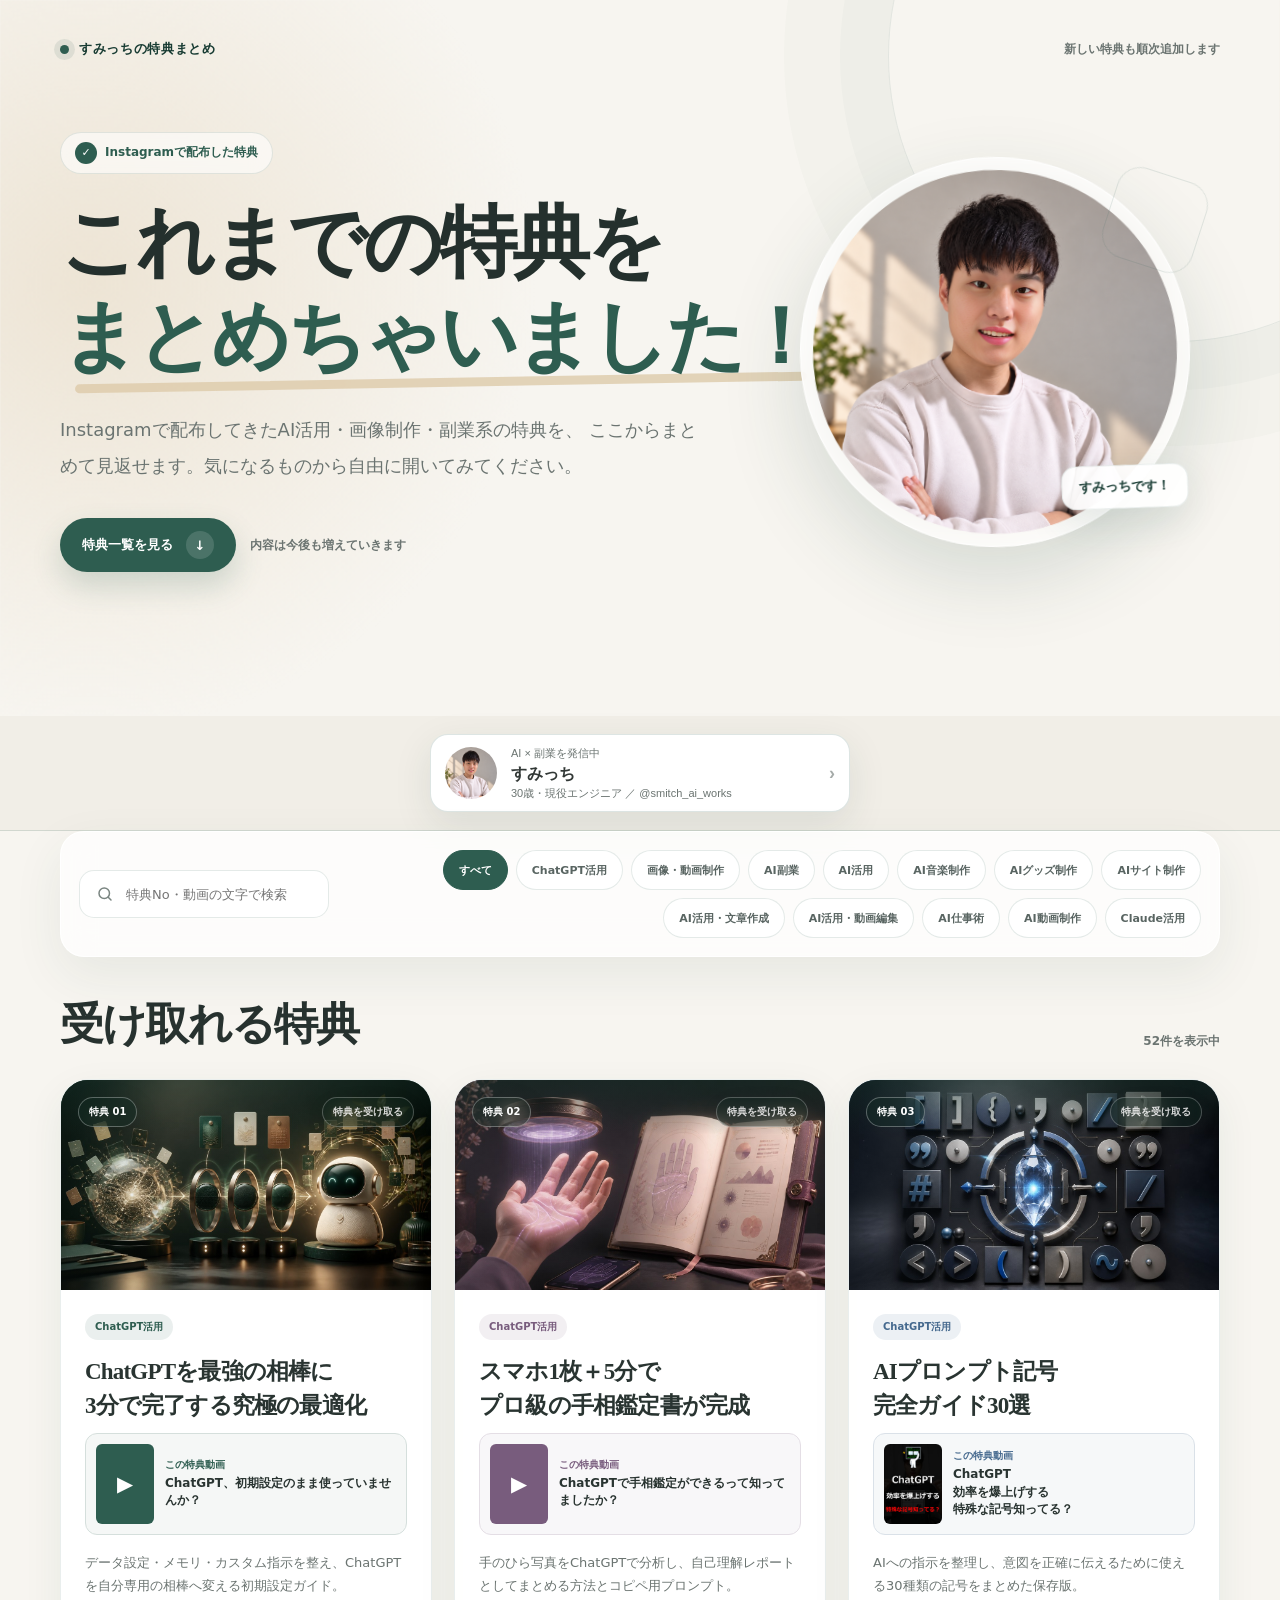
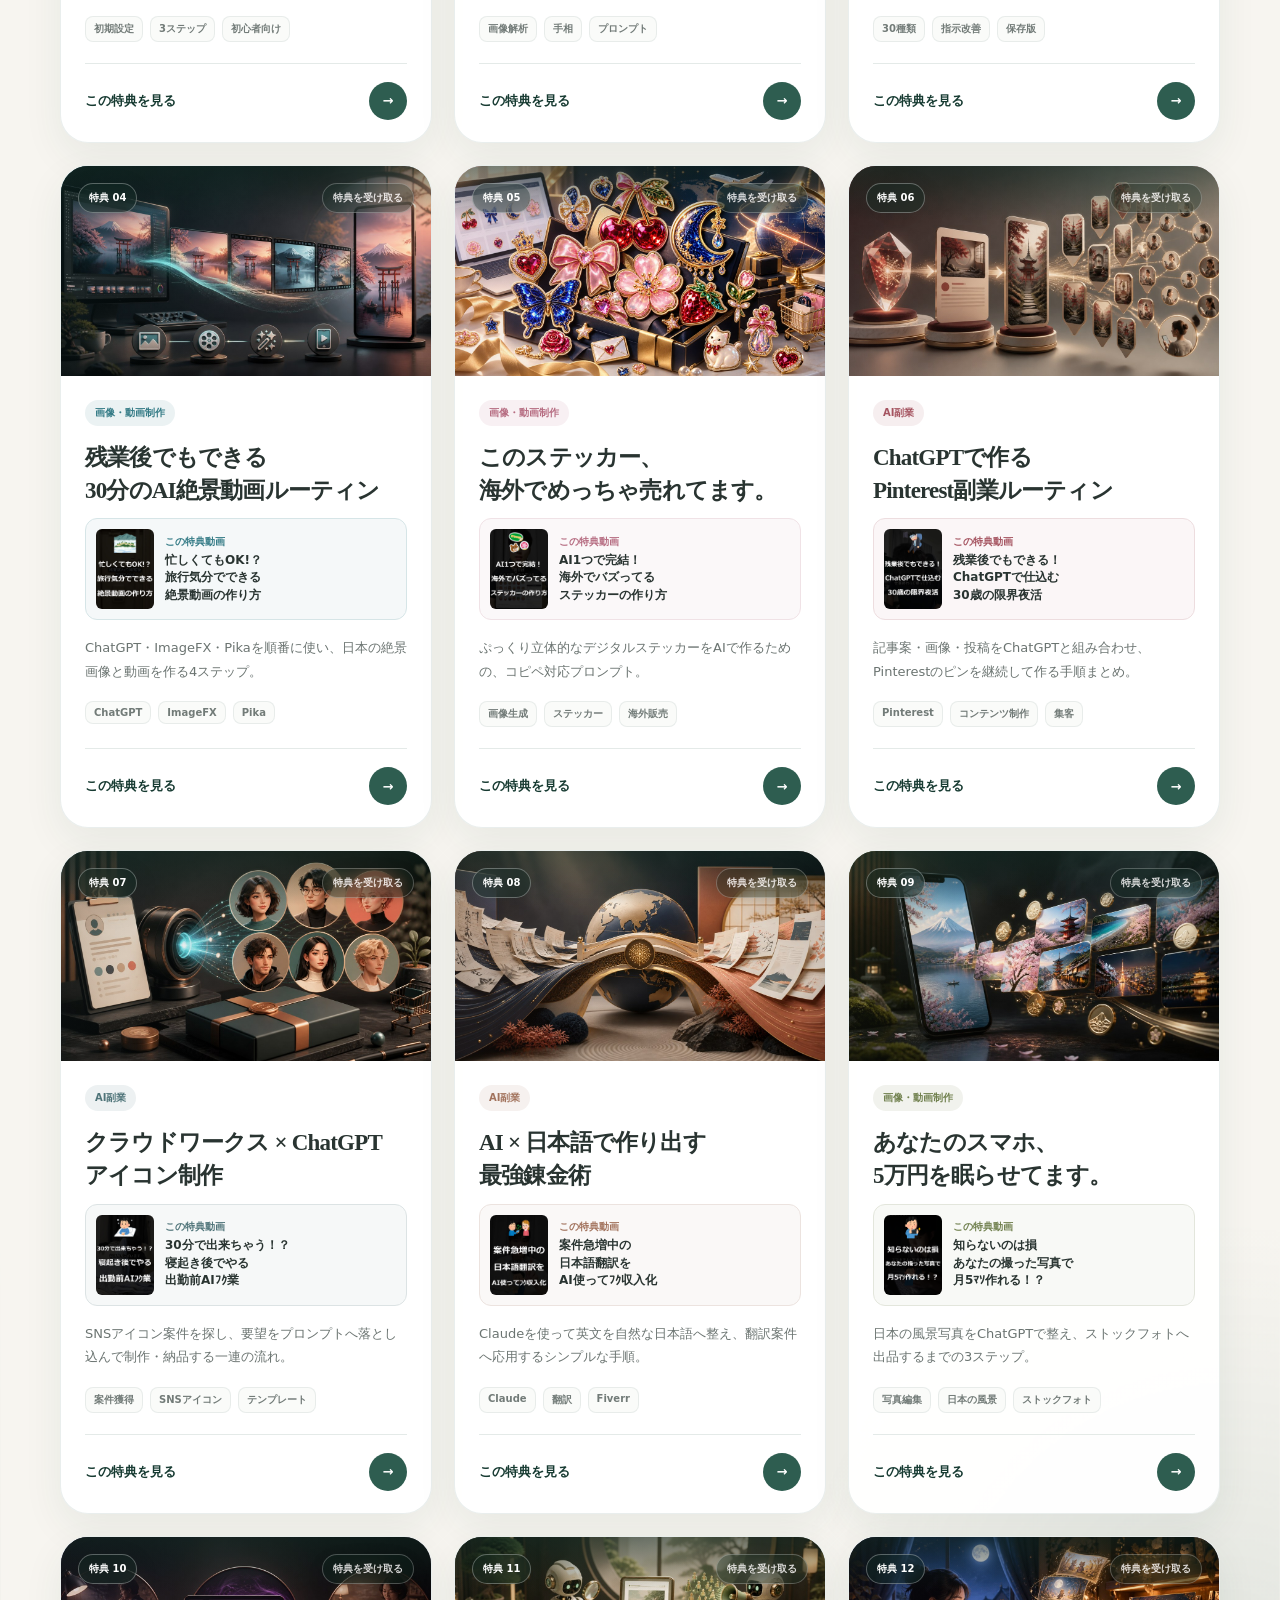
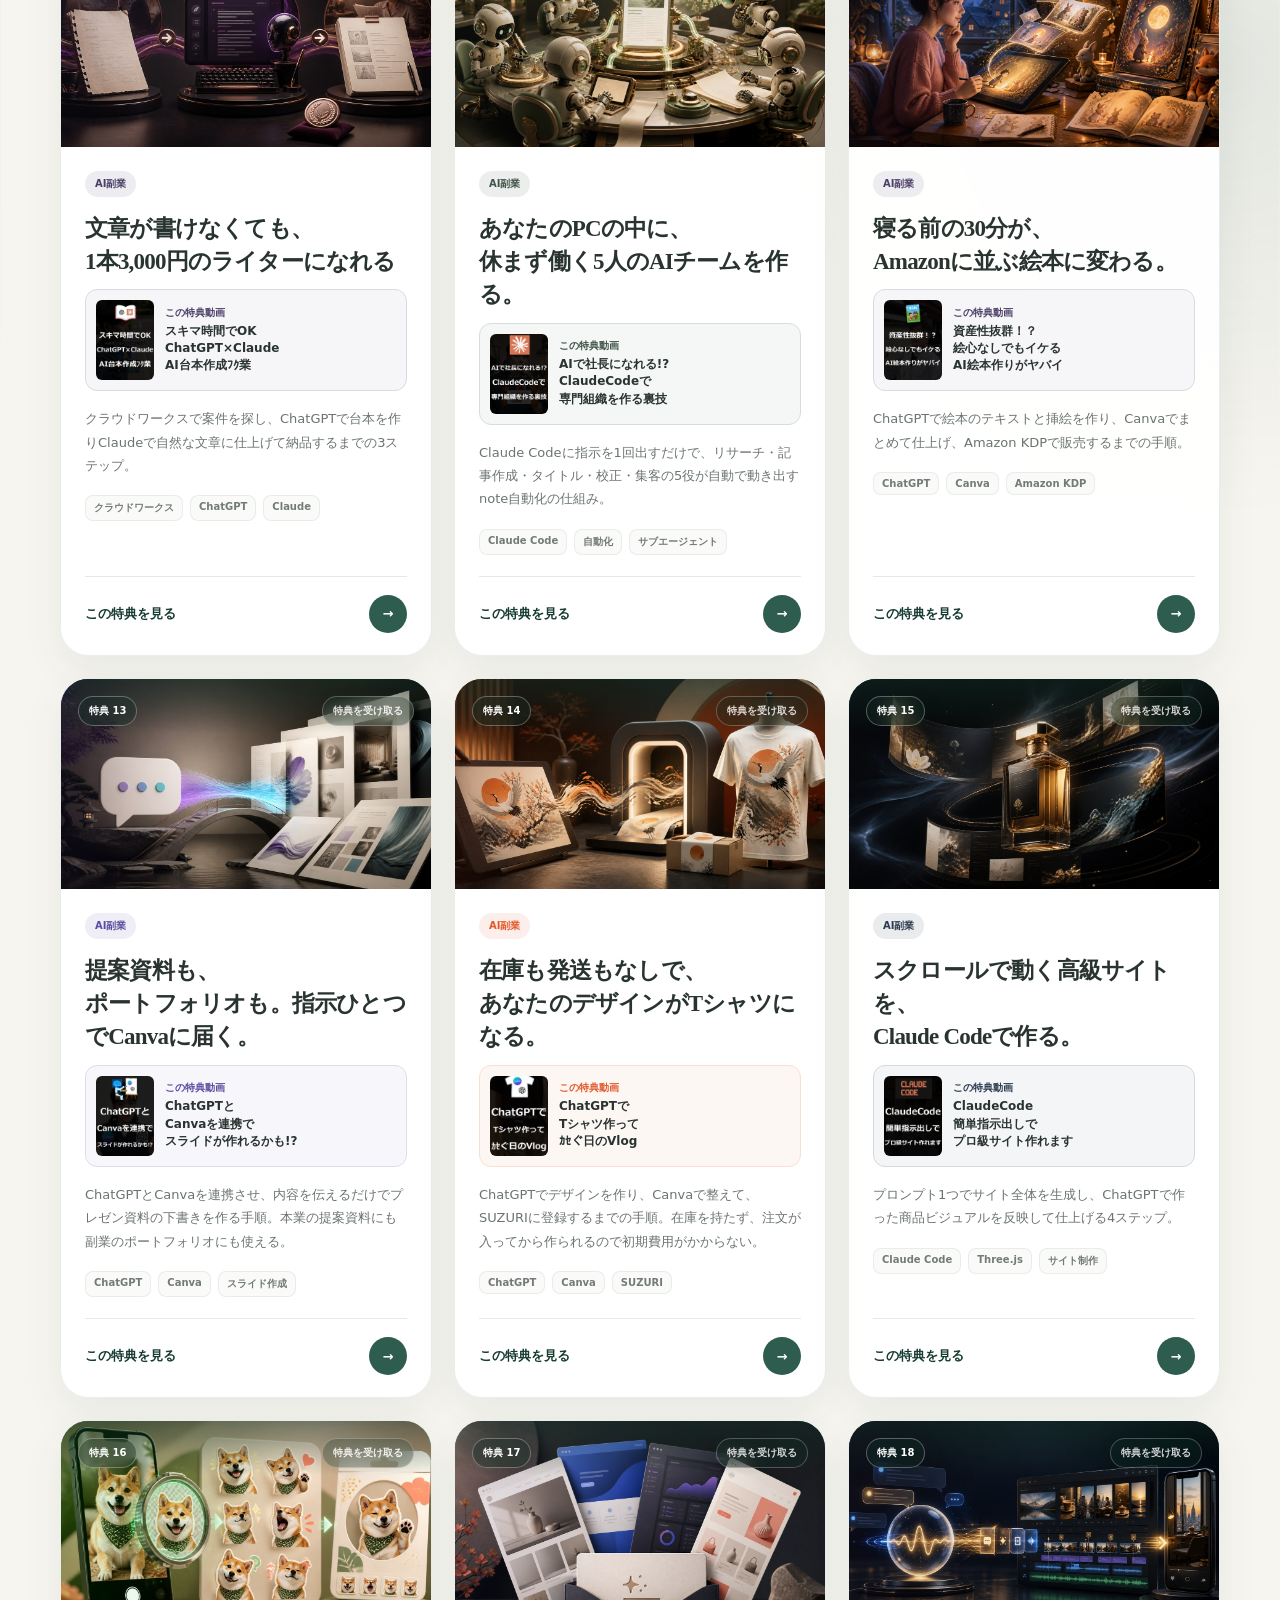
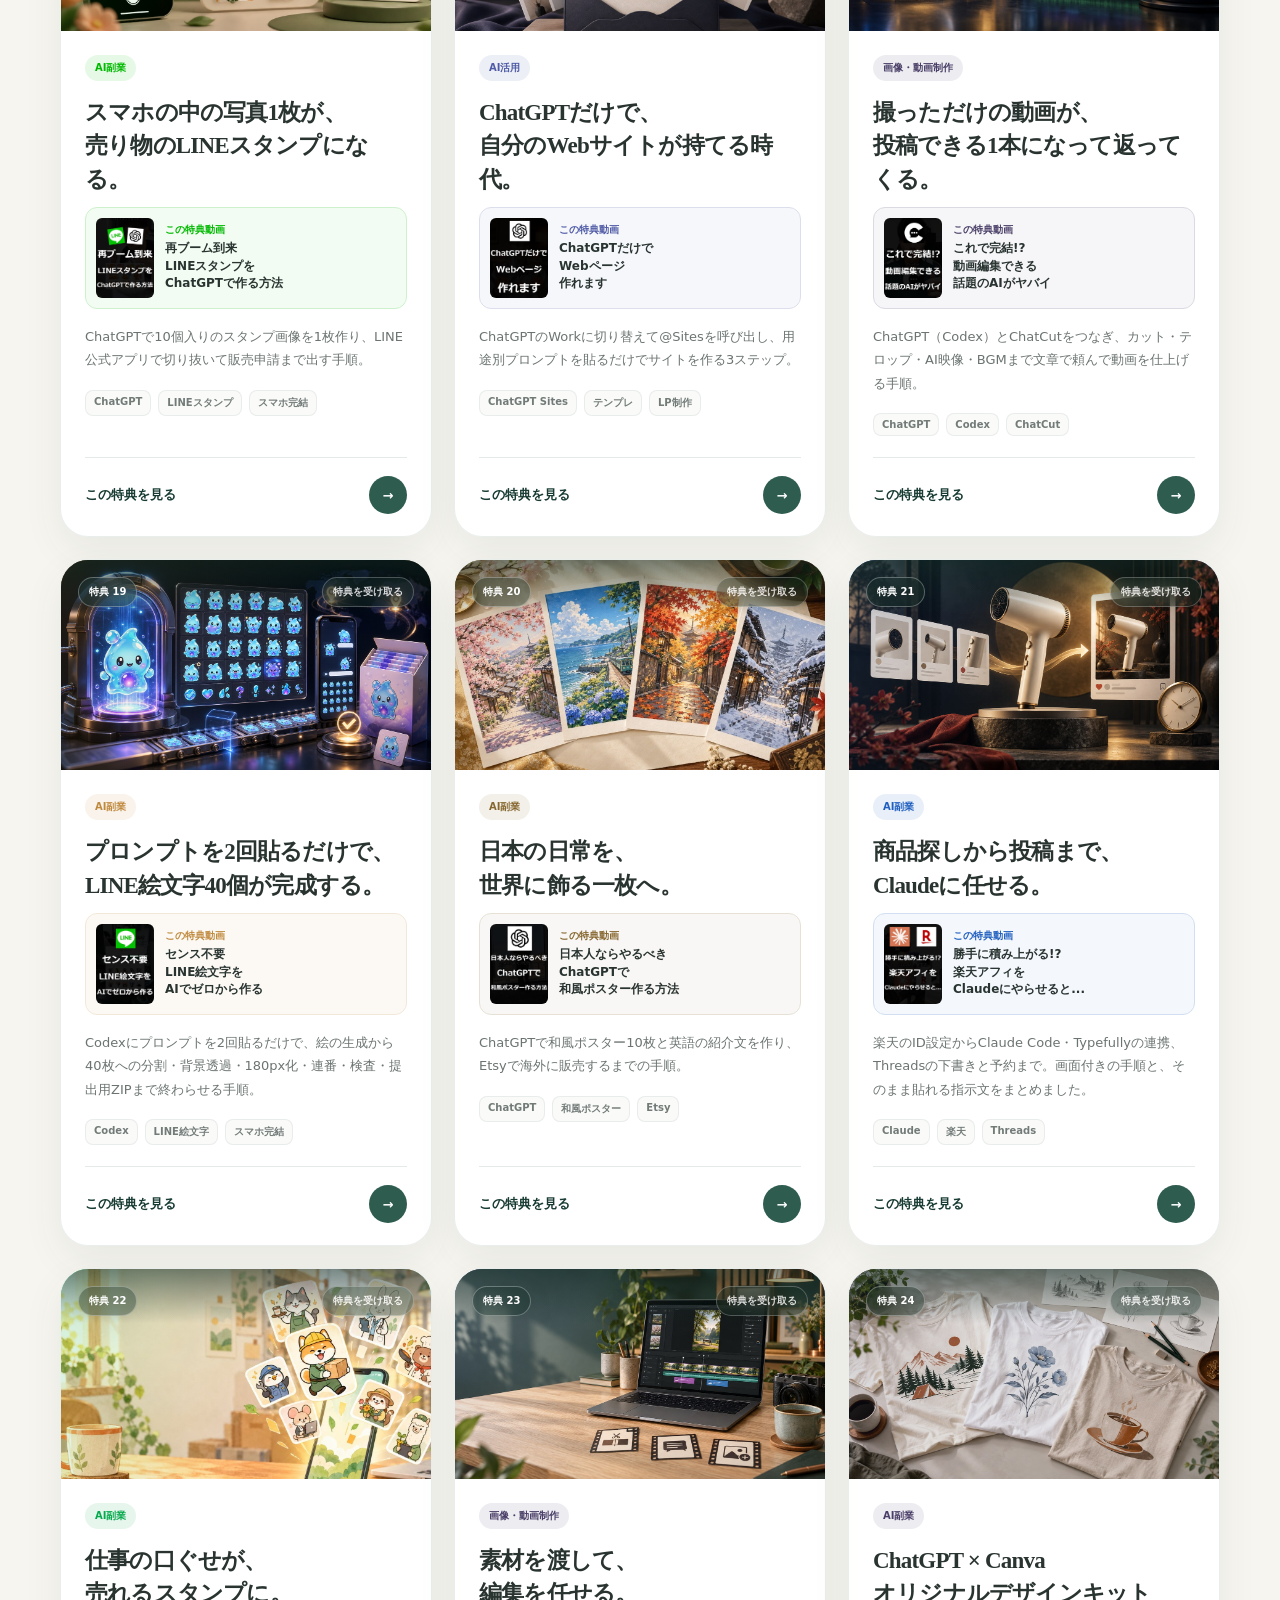
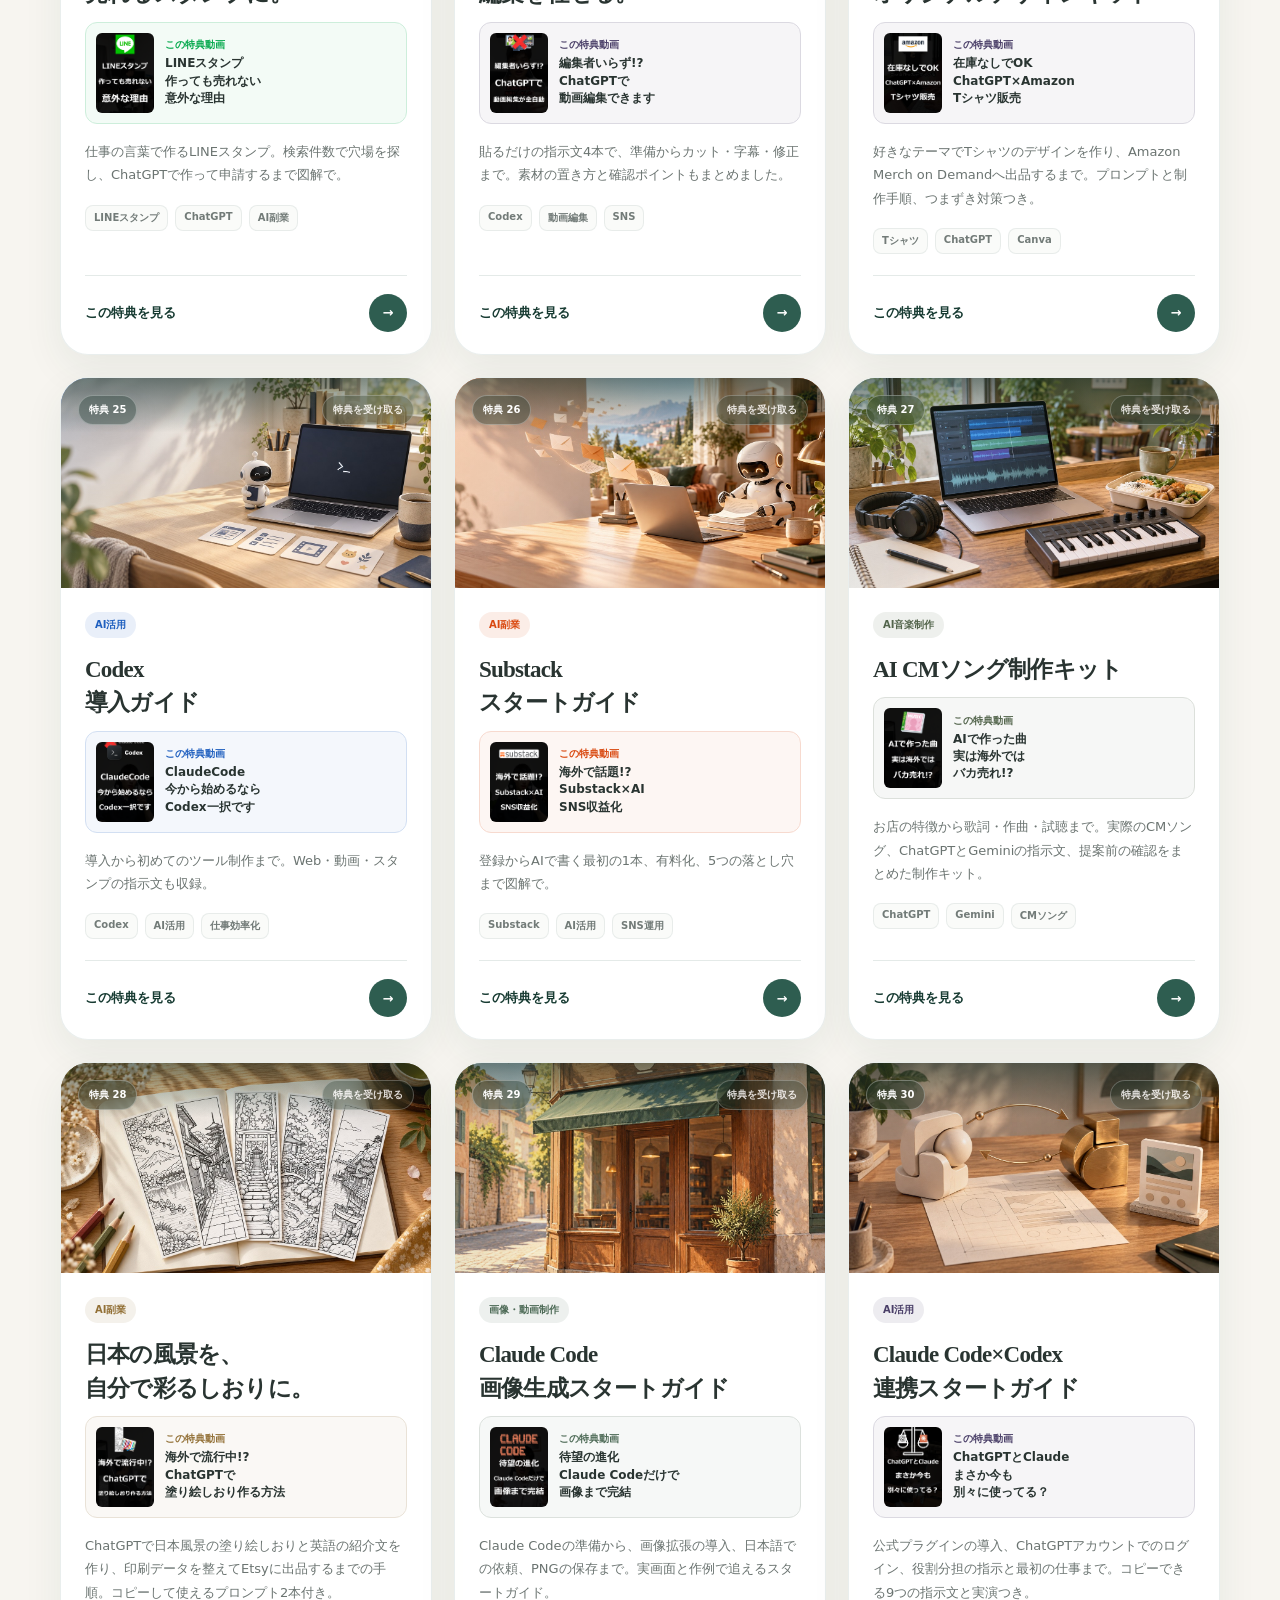
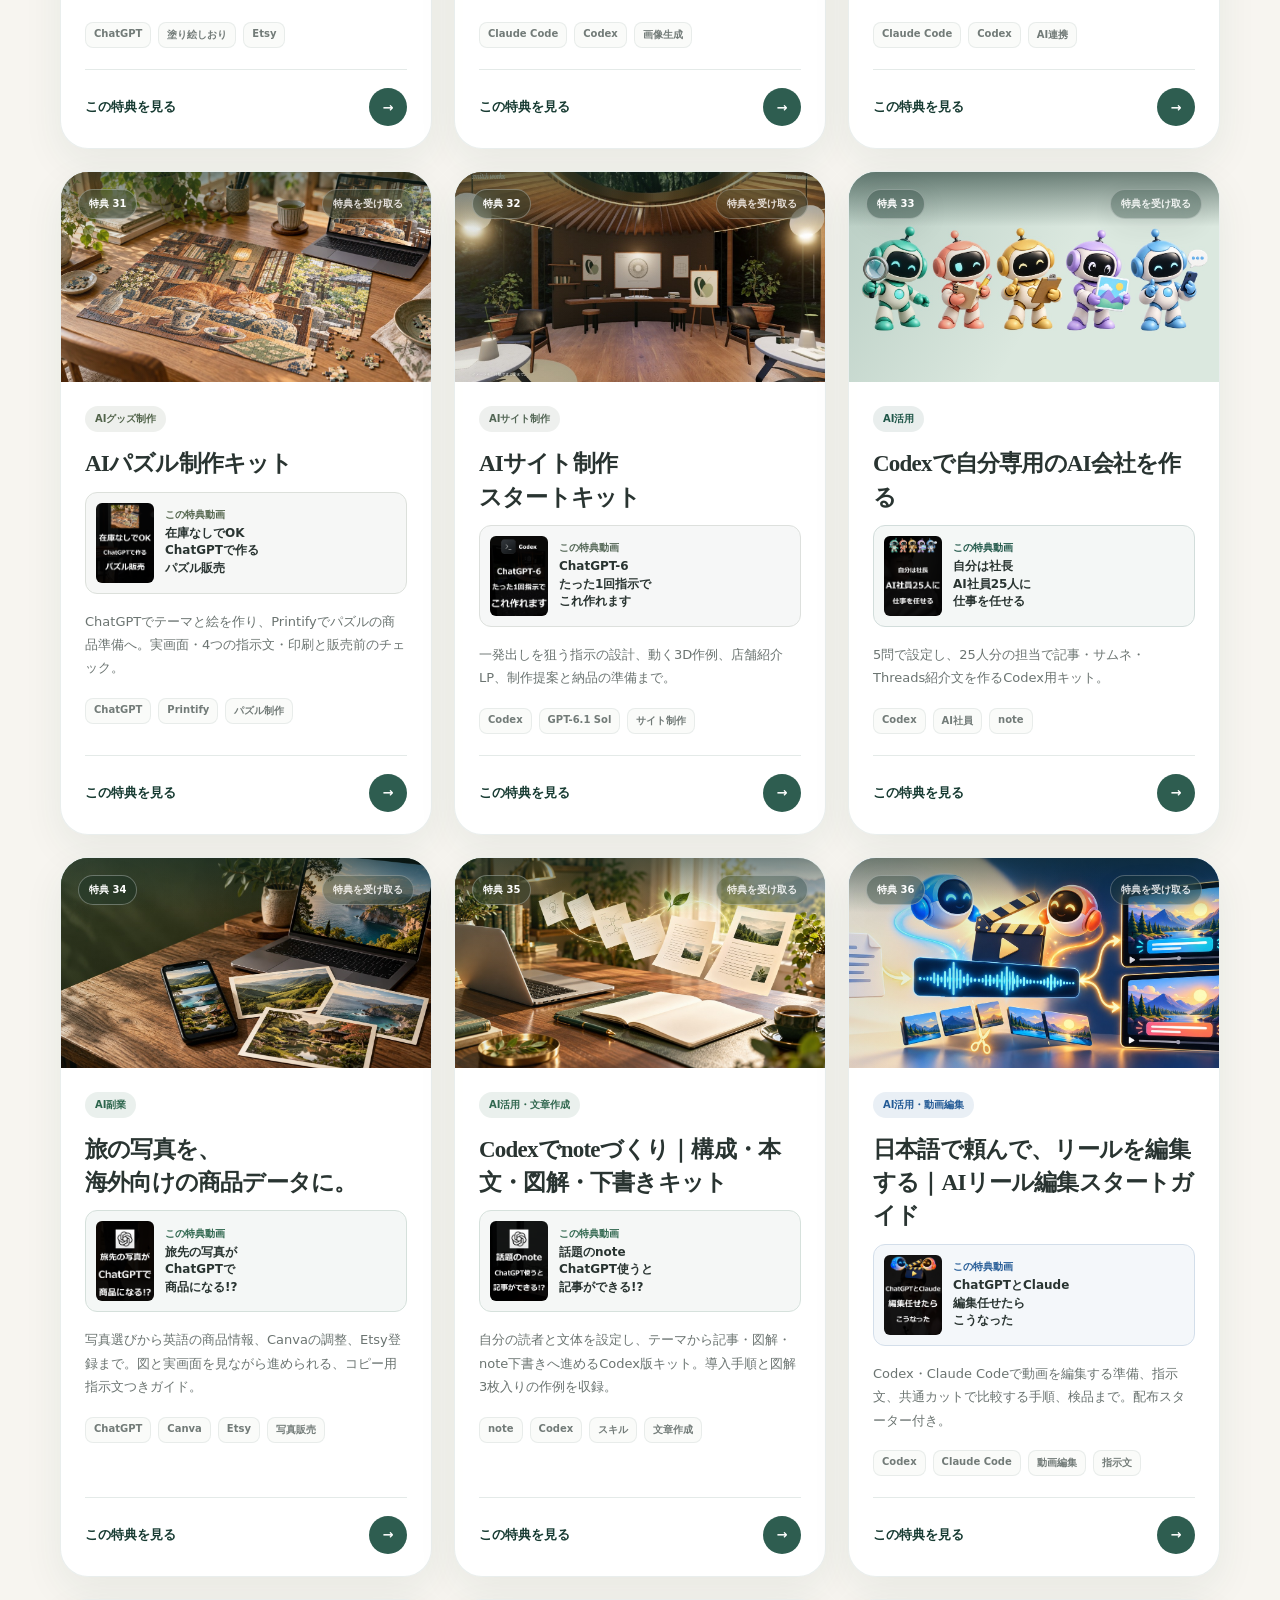
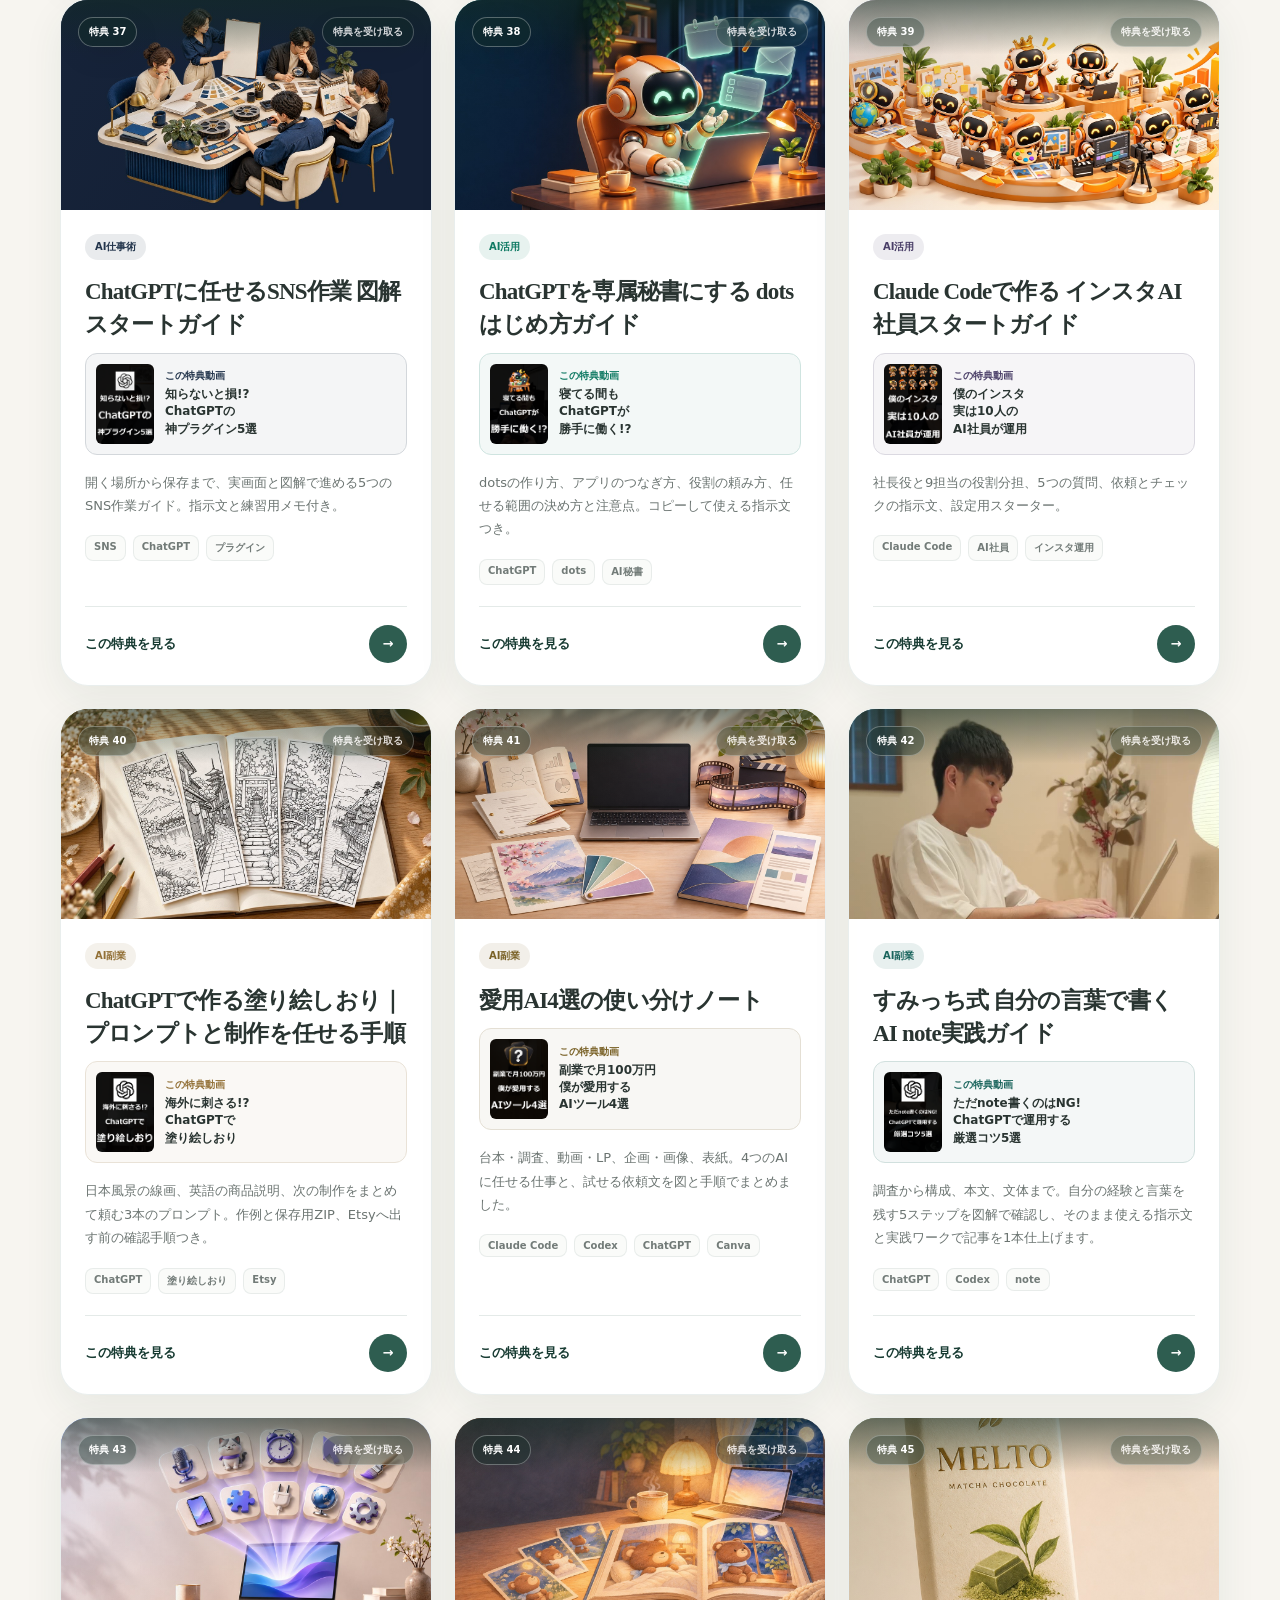
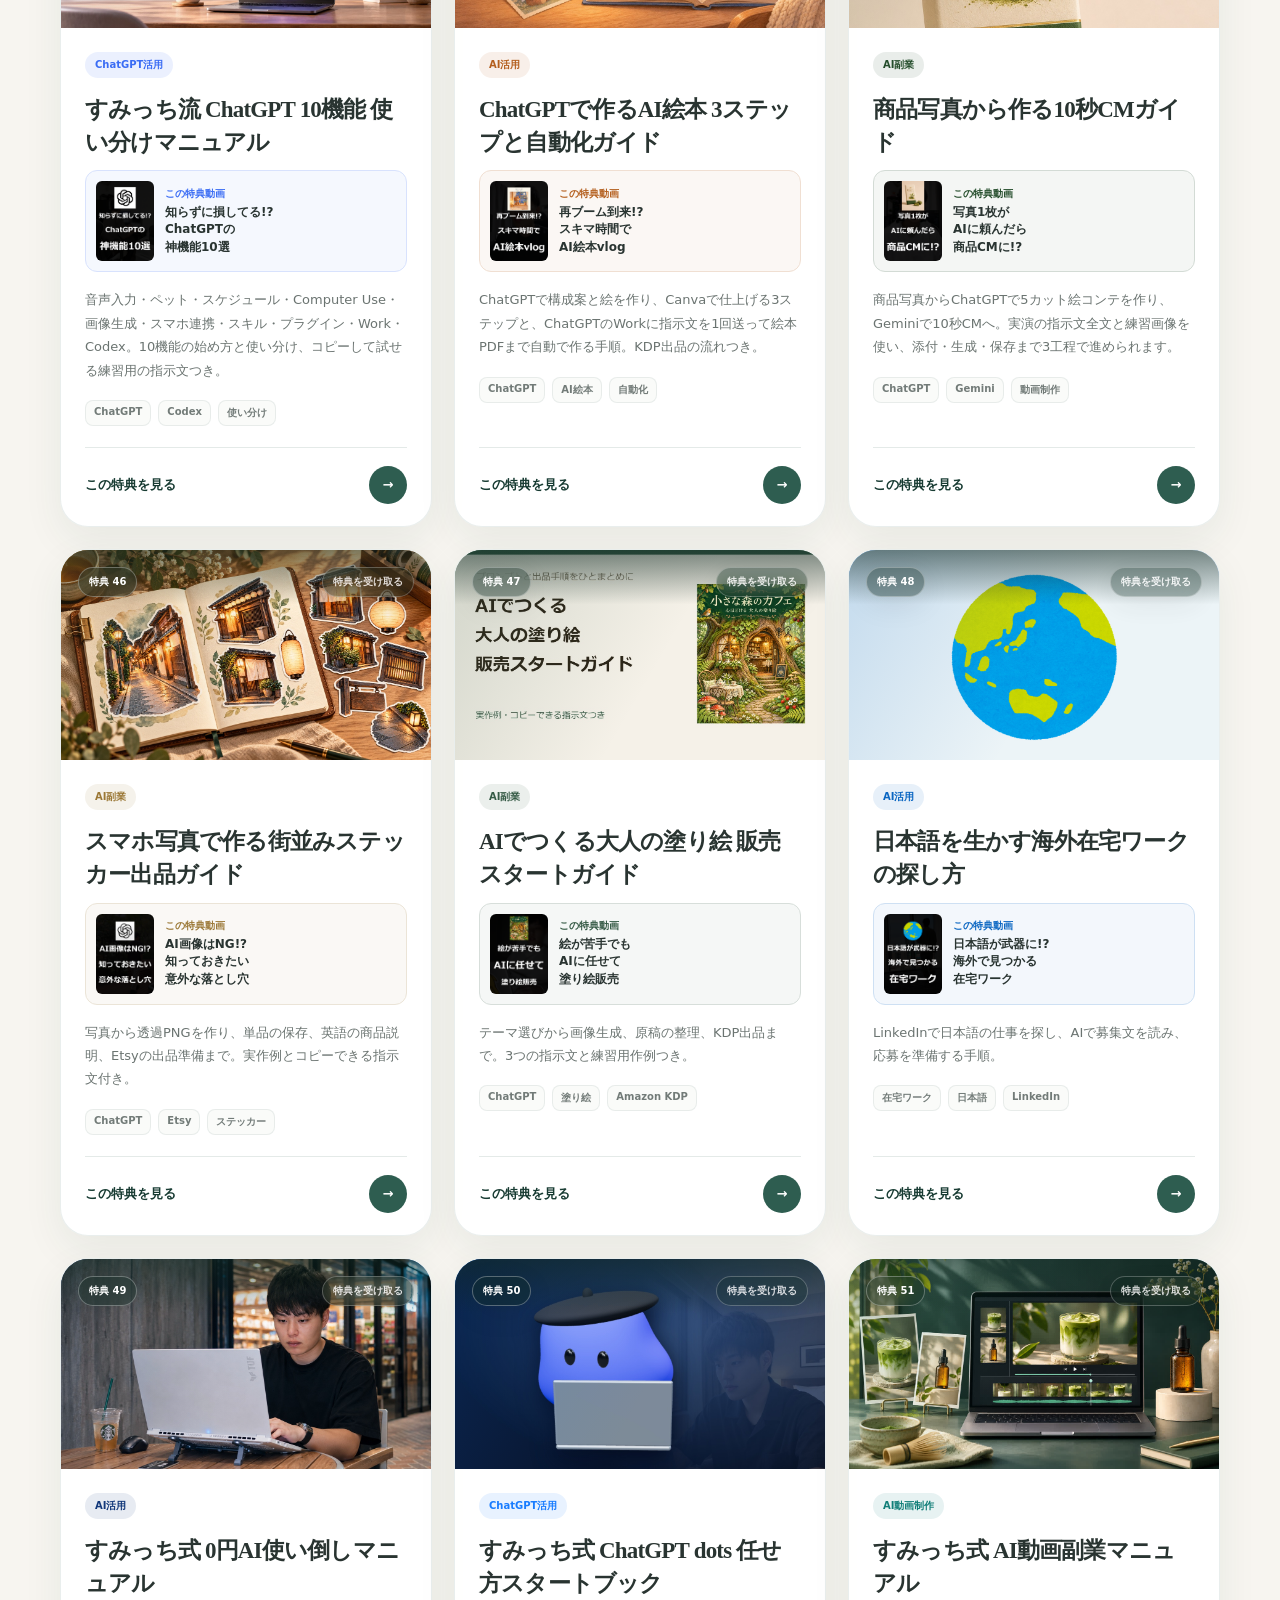
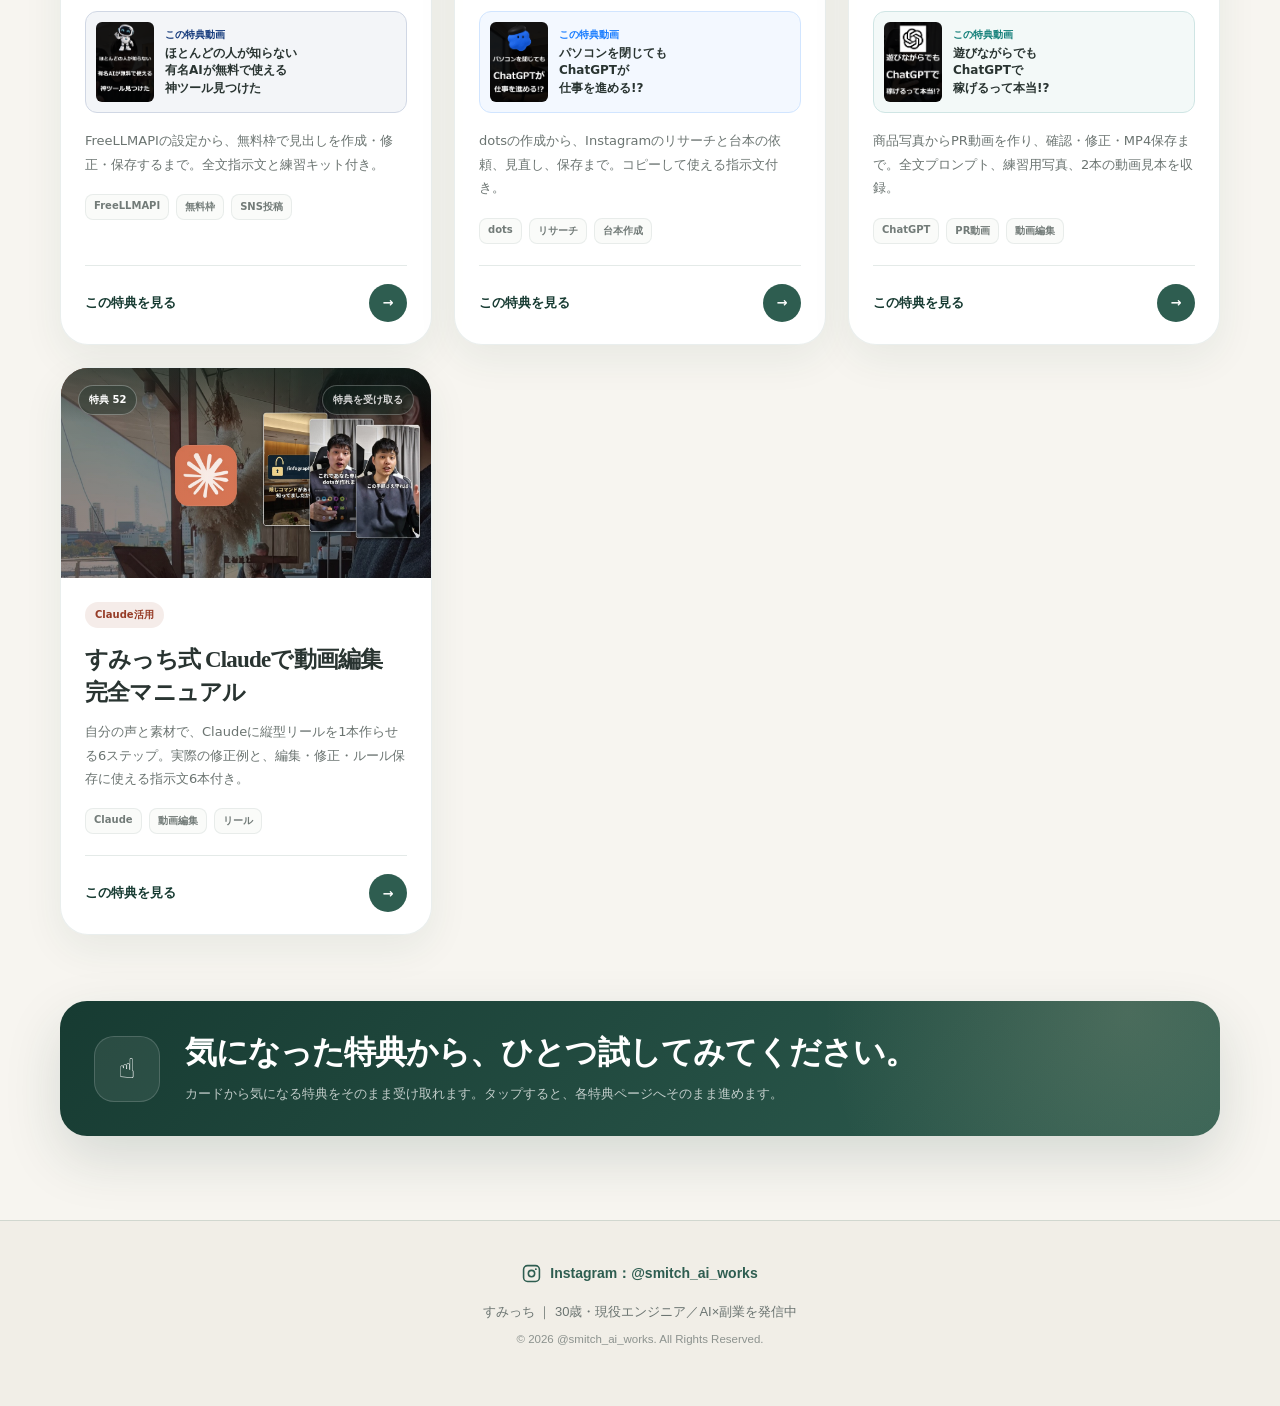
==== commit 214ca057: "今すぐ公開 すみっち式 Claudeで動画編集 完全マニュアル（特典52）（#31）" ====
--- a/index.html
+++ b/index.html
@@ -1131,7 +1131,7 @@
         .map((item, index) => ({ ...item, number: String(index + 1).padStart(2, "0") }));
     }
 
-const bonuses = revealDue([{"number": "01", "category": "ChatGPT活用", "title": "ChatGPTを最強の相棒に<br>3分で完了する究極の最適化", "plainTitle": "ChatGPTを最強の相棒に 3分で完了する究極の最適化", "description": "データ設定・メモリ・カスタム指示を整え、ChatGPTを自分専用の相棒へ変える初期設定ガイド。", "sourceVideo": "ChatGPT、初期設定のまま使っていませんか？", "sourceThumbnail": "", "tags": ["初期設定", "3ステップ", "初心者向け"], "url": "https://smitch-ai-works.github.io/no2-chatgpt-first-setting-info/", "image": "assets/preview-ai-v1/no2.jpg", "accent": "#2E5D50"}, {"number": "02", "category": "ChatGPT活用", "title": "スマホ1枚＋5分で<br>プロ級の手相鑑定書が完成", "plainTitle": "スマホ1枚＋5分で プロ級の手相鑑定書が完成", "description": "手のひら写真をChatGPTで分析し、自己理解レポートとしてまとめる方法とコピペ用プロンプト。", "sourceVideo": "ChatGPTで手相鑑定ができるって知ってましたか？", "sourceThumbnail": "", "tags": ["画像解析", "手相", "プロンプト"], "url": "https://smitch-ai-works.github.io/no3-chatgpt-palm-reading/", "image": "assets/preview-ai-v1/no3.jpg", "accent": "#785C7D"}, {"number": "03", "category": "ChatGPT活用", "title": "AIプロンプト記号<br>完全ガイド30選", "plainTitle": "AIプロンプト記号 完全ガイド30選", "description": "AIへの指示を整理し、意図を正確に伝えるために使える30種類の記号をまとめた保存版。", "sourceVideo": "ChatGPT\n効率を爆上げする\n特殊な記号知ってる？", "sourceThumbnail": "assets/video-thumbs/no4.jpg", "tags": ["30種類", "指示改善", "保存版"], "url": "https://smitch-ai-works.github.io/no4-ai-keywords/", "image": "assets/preview-ai-v1/no4.jpg", "accent": "#45698E"}, {"number": "04", "category": "画像・動画制作", "title": "残業後でもできる<br>30分のAI絶景動画ルーティン", "plainTitle": "残業後でもできる 30分のAI絶景動画ルーティン", "description": "ChatGPT・ImageFX・Pikaを順番に使い、日本の絶景画像と動画を作る4ステップ。", "sourceVideo": "忙しくてもOK!？\n旅行気分でできる\n絶景動画の作り方", "sourceThumbnail": "assets/video-thumbs/no5.jpg", "tags": ["ChatGPT", "ImageFX", "Pika"], "url": "https://smitch-ai-works.github.io/no5-ai-movie-creater/", "image": "assets/preview-ai-v1/no5.jpg", "accent": "#347B86"}, {"number": "05", "category": "画像・動画制作", "title": "このステッカー、<br>海外でめっちゃ売れてます。", "plainTitle": "このステッカー、 海外でめっちゃ売れてます。", "description": "ぷっくり立体的なデジタルステッカーをAIで作るための、コピペ対応プロンプト。", "sourceVideo": "AI1つで完結！\n海外でバズってる\nステッカーの作り方", "sourceThumbnail": "assets/video-thumbs/no6.jpg", "tags": ["画像生成", "ステッカー", "海外販売"], "url": "https://smitch-ai-works.github.io/no6-ai-sticker/", "image": "assets/preview-ai-v1/no6.jpg", "accent": "#B66D82"}, {"number": "06", "category": "AI副業", "title": "ChatGPTで作る<br>Pinterest副業ルーティン", "plainTitle": "ChatGPTで作る Pinterest副業ルーティン", "description": "記事案・画像・投稿をChatGPTと組み合わせ、Pinterestのピンを継続して作る手順まとめ。", "sourceVideo": "残業後でもできる！\nChatGPTで仕込む\n30歳の限界夜活", "sourceThumbnail": "assets/video-thumbs/no8.jpg", "tags": ["Pinterest", "コンテンツ制作", "集客"], "url": "https://smitch-ai-works.github.io/no8-chatgpt-pintarest/", "image": "assets/preview-ai-v1/no8.jpg", "accent": "#A55460"}, {"number": "07", "category": "AI副業", "title": "クラウドワークス × ChatGPT<br>アイコン制作", "plainTitle": "クラウドワークス × ChatGPT アイコン制作", "description": "SNSアイコン案件を探し、要望をプロンプトへ落とし込んで制作・納品する一連の流れ。", "sourceVideo": "30分で出来ちゃう！？\n寝起き後でやる\n出勤前AIﾌｸ業", "sourceThumbnail": "assets/video-thumbs/no9.jpg", "tags": ["案件獲得", "SNSアイコン", "テンプレート"], "url": "https://smitch-ai-works.github.io/no9-chatgpt-icon-works/", "image": "assets/preview-ai-v1/no9.jpg", "accent": "#4F7479"}, {"number": "08", "category": "AI副業", "title": "AI × 日本語で作り出す<br>最強錬金術", "plainTitle": "AI × 日本語で作り出す 最強錬金術", "description": "Claudeを使って英文を自然な日本語へ整え、翻訳案件へ応用するシンプルな手順。", "sourceVideo": "案件急増中の\n日本語翻訳を\nAI使ってﾌｸ収入化", "sourceThumbnail": "assets/video-thumbs/no10.jpg", "tags": ["Claude", "翻訳", "Fiverr"], "url": "https://smitch-ai-works.github.io/no10-claude-translation/", "image": "assets/preview-ai-v1/no10.jpg", "accent": "#A2735D"}, {"number": "09", "category": "画像・動画制作", "title": "あなたのスマホ、<br>5万円を眠らせてます。", "plainTitle": "あなたのスマホ、 5万円を眠らせてます。", "description": "日本の風景写真をChatGPTで整え、ストックフォトへ出品するまでの3ステップ。", "sourceVideo": "知らないのは損\nあなたの撮った写真で\n月5ﾏｿ作れる！？", "sourceThumbnail": "assets/video-thumbs/no14-126.png", "tags": ["写真編集", "日本の風景", "ストックフォト"], "url": "https://smitch-ai-works.github.io/no14-chatgpt-picture-japan/", "image": "assets/preview-ai-v1/no14.jpg", "accent": "#71814F"}, {"number": "10", "category": "AI副業", "title": "文章が書けなくても、<br>1本3,000円のライターになれる", "plainTitle": "文章が書けなくても、 1本3,000円のライターになれる", "description": "クラウドワークスで案件を探し、ChatGPTで台本を作りClaudeで自然な文章に仕上げて納品するまでの3ステップ。", "sourceVideo": "スキマ時間でOK\nChatGPT×Claude\nAI台本作成ﾌｸ業", "sourceThumbnail": "assets/video-thumbs/no17.jpg", "tags": ["クラウドワークス", "ChatGPT", "Claude"], "url": "https://smitch-ai-works.github.io/no17-ai-script-crowdworks/", "image": "assets/preview-ai-v1/no17.jpg", "accent": "#4A3F68"}, {"number": "11", "category": "AI副業", "title": "あなたのPCの中に、<br>休まず働く5人のAIチームを作る。", "plainTitle": "あなたのPCの中に、 休まず働く5人のAIチームを作る。", "description": "Claude Codeに指示を1回出すだけで、リサーチ・記事作成・タイトル・校正・集客の5役が自動で動き出すnote自動化の仕組み。", "sourceVideo": "AIで社長になれる!?\nClaudeCodeで\n専門組織を作る裏技", "sourceThumbnail": "assets/video-thumbs/no20.jpg", "tags": ["Claude Code", "自動化", "サブエージェント"], "url": "https://smitch-ai-works.github.io/no20-claude-code-ai-note-organization/", "image": "assets/preview-ai-v1/no20.jpg", "accent": "#3F5347"}, {"number": "12", "category": "AI副業", "title": "寝る前の30分が、<br>Amazonに並ぶ絵本に変わる。", "plainTitle": "寝る前の30分が、 Amazonに並ぶ絵本に変わる。", "description": "ChatGPTで絵本のテキストと挿絵を作り、Canvaでまとめて仕上げ、Amazon KDPで販売するまでの手順。", "sourceVideo": "資産性抜群！？\n絵心なしでもイケる\nAI絵本作りがヤバイ", "sourceThumbnail": "assets/video-thumbs/no18.jpg", "tags": ["ChatGPT", "Canva", "Amazon KDP"], "url": "https://smitch-ai-works.github.io/no18-ai-ehon-kdp/", "image": "assets/preview-ai-v1/no18.jpg", "accent": "#4A3F68"}, {"number": "13", "category": "AI副業", "title": "提案資料も、<br>ポートフォリオも。指示ひとつでCanvaに届く。", "plainTitle": "提案資料も、 ポートフォリオも。指示ひとつでCanvaに届く。", "description": "ChatGPTとCanvaを連携させ、内容を伝えるだけでプレゼン資料の下書きを作る手順。本業の提案資料にも副業のポートフォリオにも使える。", "sourceVideo": "ChatGPTと\nCanvaを連携で\nスライドが作れるかも!?", "sourceThumbnail": "assets/video-thumbs/no21.jpg", "tags": ["ChatGPT", "Canva", "スライド作成"], "url": "https://smitch-ai-works.github.io/no21-chatgpt-canva-slide/", "image": "assets/preview-ai-v1/no21.jpg", "accent": "#5B4B9E"}, {"number": "14", "category": "AI副業", "title": "在庫も発送もなしで、<br>あなたのデザインがTシャツになる。", "plainTitle": "在庫も発送もなしで、 あなたのデザインがTシャツになる。", "description": "ChatGPTでデザインを作り、Canvaで整えて、SUZURIに登録するまでの手順。在庫を持たず、注文が入ってから作られるので初期費用がかからない。", "sourceVideo": "ChatGPTで\nTシャツ作って\nｶｾぐ日のVlog", "sourceThumbnail": "assets/video-thumbs/no26.jpg", "tags": ["ChatGPT", "Canva", "SUZURI"], "url": "https://smitch-ai-works.github.io/no26-chatgpt-tshirt-suzuri/", "image": "assets/preview-ai-v1/no26.jpg", "accent": "#E0592A"}, {"number": "15", "category": "AI副業", "title": "スクロールで動く高級サイトを、<br>Claude Codeで作る。", "plainTitle": "スクロールで動く高級サイトを、 Claude Codeで作る。", "description": "プロンプト1つでサイト全体を生成し、ChatGPTで作った商品ビジュアルを反映して仕上げる4ステップ。", "sourceVideo": "ClaudeCode\n簡単指示出しで\nプロ級サイト作れます", "sourceThumbnail": "assets/video-thumbs/no24.jpg", "tags": ["Claude Code", "Three.js", "サイト制作"], "url": "https://smitch-ai-works.github.io/no24-claude-code-luxury-site/", "image": "assets/preview-ai-v1/no24.jpg", "accent": "#2C3A4F"}, {"number": "16", "category": "AI副業", "title": "スマホの中の写真1枚が、<br>売り物のLINEスタンプになる。", "plainTitle": "スマホの中の写真1枚が、 売り物のLINEスタンプになる。", "description": "ChatGPTで10個入りのスタンプ画像を1枚作り、LINE公式アプリで切り抜いて販売申請まで出す手順。", "sourceVideo": "再ブーム到来\nLINEスタンプを\nChatGPTで作る方法", "sourceThumbnail": "assets/video-thumbs/no27.jpg", "tags": ["ChatGPT", "LINEスタンプ", "スマホ完結"], "url": "https://smitch-ai-works.github.io/no27-chatgpt-line-sticker/", "image": "assets/preview-ai-v1/no27.jpg", "accent": "#00B900"}, {"number": "17", "category": "AI活用", "title": "ChatGPTだけで、<br>自分のWebサイトが持てる時代。", "plainTitle": "ChatGPTだけで、 自分のWebサイトが持てる時代。", "description": "ChatGPTのWorkに切り替えて@Sitesを呼び出し、用途別プロンプトを貼るだけでサイトを作る3ステップ。", "sourceVideo": "ChatGPTだけで\nWebページ\n作れます", "sourceThumbnail": "assets/video-thumbs/no25.jpg", "tags": ["ChatGPT Sites", "テンプレ", "LP制作"], "url": "https://smitch-ai-works.github.io/no25-chatgpt-sites-templates/", "image": "assets/preview-ai-v1/no25.jpg", "accent": "#4F5BA6"}, {"number": "18", "category": "画像・動画制作", "title": "撮っただけの動画が、<br>投稿できる1本になって返ってくる。", "plainTitle": "撮っただけの動画が、 投稿できる1本になって返ってくる。", "description": "ChatGPT（Codex）とChatCutをつなぎ、カット・テロップ・AI映像・BGMまで文章で頼んで動画を仕上げる手順。", "sourceVideo": "これで完結!?\n動画編集できる\n話題のAIがヤバイ", "sourceThumbnail": "assets/video-thumbs/no29.jpg", "tags": ["ChatGPT", "Codex", "ChatCut"], "url": "https://smitch-ai-works.github.io/no29-chatgpt-codex-chatcut/", "image": "assets/preview-ai-v1/no29.jpg", "accent": "#4A3F68"}, {"number": "19", "category": "AI副業", "title": "プロンプトを2回貼るだけで、<br>LINE絵文字40個が完成する。", "plainTitle": "プロンプトを2回貼るだけで、 LINE絵文字40個が完成する。", "description": "Codexにプロンプトを2回貼るだけで、絵の生成から40枚への分割・背景透過・180px化・連番・検査・提出用ZIPまで終わらせる手順。", "sourceVideo": "センス不要\nLINE絵文字を\nAIでゼロから作る", "sourceThumbnail": "assets/video-thumbs/no28.jpg", "tags": ["Codex", "LINE絵文字", "スマホ完結"], "url": "https://smitch-ai-works.github.io/no28-chatgpt-codex-line-emoji/", "image": "assets/preview-ai-v1/no28.jpg", "accent": "#C08A3E"}, {"number": "20", "category": "AI副業", "title": "日本の日常を、<br>世界に飾る一枚へ。", "plainTitle": "日本の日常を、 世界に飾る一枚へ。", "description": "ChatGPTで和風ポスター10枚と英語の紹介文を作り、Etsyで海外に販売するまでの手順。", "sourceVideo": "日本人ならやるべき\nChatGPTで\n和風ポスター作る方法", "sourceThumbnail": "assets/video-thumbs/no31.jpg", "tags": ["ChatGPT", "和風ポスター", "Etsy"], "url": "https://smitch-ai-works.github.io/no31-japanese-posters/", "image": "assets/preview-ai-v1/no31.jpg", "accent": "#86672F"}, {"number": "21", "category": "AI副業", "title": "商品探しから投稿まで、<br>Claudeに任せる。", "plainTitle": "商品探しから投稿まで、 Claudeに任せる。", "description": "楽天のID設定からClaude Code・Typefullyの連携、Threadsの下書きと予約まで。画面付きの手順と、そのまま貼れる指示文をまとめました。", "sourceVideo": "勝手に積み上がる!?\n楽天アフィを\nClaudeにやらせると...", "sourceThumbnail": "assets/video-thumbs/no30.jpg", "tags": ["Claude", "楽天", "Threads"], "url": "https://smitch-ai-works.github.io/no30-claude-rakuten-threads/", "image": "assets/preview-ai-v1/no30.jpg", "accent": "#1F5FBF"}, {"number": "22", "category": "AI副業", "title": "仕事の口ぐせが、<br>売れるスタンプに。", "plainTitle": "仕事の口ぐせが、 売れるスタンプに。", "description": "仕事の言葉で作るLINEスタンプ。検索件数で穴場を探し、ChatGPTで作って申請するまで図解で。", "sourceVideo": "LINEスタンプ\n作っても売れない\n意外な理由", "sourceThumbnail": "assets/video-thumbs/no37.png", "tags": ["LINEスタンプ", "ChatGPT", "AI副業"], "url": "https://smitch-ai-works.github.io/no37-line-work-stickers/", "image": "assets/preview-ai-v1/no37.jpg", "accent": "#06A94D"}, {"number": "23", "category": "画像・動画制作", "title": "素材を渡して、<br>編集を任せる。", "plainTitle": "素材を渡して、 編集を任せる。", "description": "貼るだけの指示文4本で、準備からカット・字幕・修正まで。素材の置き方と確認ポイントもまとめました。", "sourceVideo": "編集者いらず!?\nChatGPTで\n動画編集できます", "sourceThumbnail": "assets/video-thumbs/no35.png", "tags": ["Codex", "動画編集", "SNS"], "url": "https://smitch-ai-works.github.io/no35-codex-video-editing/", "image": "assets/preview-ai-v1/no35.jpg", "accent": "#4A3F68"}, {"number": "24", "category": "AI副業", "title": "ChatGPT × Canva<br>オリジナルデザインキット", "plainTitle": "ChatGPT × Canva オリジナルデザインキット", "description": "好きなテーマでTシャツのデザインを作り、Amazon Merch on Demandへ出品するまで。プロンプトと制作手順、つまずき対策つき。", "sourceVideo": "在庫なしでOK\nChatGPT×Amazon\nTシャツ販売", "sourceThumbnail": "assets/video-thumbs/no33-511f61c6.jpg", "tags": ["Tシャツ", "ChatGPT", "Canva"], "url": "https://smitch-ai-works.github.io/no33-cat-tshirt/", "image": "assets/preview-ai-v1/no33.jpg", "accent": "#4A3F68"}, {"number": "25", "category": "AI活用", "title": "Codex<br>導入ガイド", "plainTitle": "Codex 導入ガイド", "description": "導入から初めてのツール制作まで。Web・動画・スタンプの指示文も収録。", "sourceVideo": "ClaudeCode\n今から始めるなら\nCodex一択です", "sourceThumbnail": "assets/video-thumbs/no34.png", "tags": ["Codex", "AI活用", "仕事効率化"], "url": "https://smitch-ai-works.github.io/no34-codex-starter/", "image": "assets/preview-ai-v1/no34.jpg", "accent": "#1F5FBF"}, {"number": "26", "category": "AI副業", "title": "Substack<br>スタートガイド", "plainTitle": "Substack スタートガイド", "description": "登録からAIで書く最初の1本、有料化、5つの落とし穴まで図解で。", "sourceVideo": "海外で話題!?\nSubstack×AI\nSNS収益化", "sourceThumbnail": "assets/video-thumbs/no36.png", "tags": ["Substack", "AI活用", "SNS運用"], "url": "https://smitch-ai-works.github.io/no36-substack-starter/", "image": "assets/preview-ai-v1/no36.jpg", "accent": "#D9480F"}, {"number": "27", "category": "AI音楽制作", "title": "AI CMソング制作キット", "plainTitle": "AI CMソング制作キット", "description": "お店の特徴から歌詞・作曲・試聴まで。実際のCMソング、ChatGPTとGeminiの指示文、提案前の確認をまとめた制作キット。", "sourceVideo": "AIで作った曲\n実は海外では\nバカ売れ!?", "sourceThumbnail": "assets/video-thumbs/no38.png", "tags": ["ChatGPT", "Gemini", "CMソング"], "url": "https://smitch-ai-works.github.io/no38-ai-cm-song/", "image": "assets/preview-ai-v1/no38.jpg", "accent": "#52644B"}, {"number": "28", "category": "AI副業", "title": "日本の風景を、<br>自分で彩るしおりに。", "plainTitle": "日本の風景を、 自分で彩るしおりに。", "description": "ChatGPTで日本風景の塗り絵しおりと英語の紹介文を作り、印刷データを整えてEtsyに出品するまでの手順。コピーして使えるプロンプト2本付き。", "sourceVideo": "海外で流行中!?\nChatGPTで\n塗り絵しおり作る方法", "sourceThumbnail": "assets/video-thumbs/no32.png", "tags": ["ChatGPT", "塗り絵しおり", "Etsy"], "url": "https://smitch-ai-works.github.io/no32-japanese-bookmarks/", "image": "assets/preview-ai-v1/no32.jpg", "accent": "#927036"}, {"number": "29", "category": "画像・動画制作", "title": "Claude Code<br>画像生成スタートガイド", "plainTitle": "Claude Code 画像生成スタートガイド", "description": "Claude Codeの準備から、画像拡張の導入、日本語での依頼、PNGの保存まで。実画面と作例で追えるスタートガイド。", "sourceVideo": "待望の進化\nClaude Codeだけで\n画像まで完結", "sourceThumbnail": "assets/video-thumbs/no42.png", "tags": ["Claude Code", "Codex", "画像生成"], "url": "https://smitch-ai-works.github.io/no42-claude-code-image/", "image": "assets/preview-ai-v1/no42.jpg", "accent": "#4E6B57"}, {"number": "30", "category": "AI活用", "title": "Claude Code×Codex<br>連携スタートガイド", "plainTitle": "Claude Code×Codex 連携スタートガイド", "description": "公式プラグインの導入、ChatGPTアカウントでのログイン、役割分担の指示と最初の仕事まで。コピーできる9つの指示文と実演つき。", "sourceVideo": "ChatGPTとClaude\nまさか今も\n別々に使ってる？", "sourceThumbnail": "assets/video-thumbs/no43.png", "tags": ["Claude Code", "Codex", "AI連携"], "url": "https://smitch-ai-works.github.io/no43-claude-code-codex/", "image": "assets/preview-ai-v1/no43.jpg", "accent": "#4A3F68"}, {"number": "31", "category": "AIグッズ制作", "title": "AIパズル制作キット", "plainTitle": "AIパズル制作キット", "description": "ChatGPTでテーマと絵を作り、Printifyでパズルの商品準備へ。実画面・4つの指示文・印刷と販売前のチェック。", "sourceVideo": "在庫なしでOK\nChatGPTで作る\nパズル販売", "sourceThumbnail": "assets/video-thumbs/no41.png", "tags": ["ChatGPT", "Printify", "パズル制作"], "url": "https://smitch-ai-works.github.io/no41-ai-puzzle/", "image": "assets/preview-ai-v1/no41.jpg", "accent": "#52644B"}, {"number": "32", "category": "AIサイト制作", "title": "AIサイト制作<br>スタートキット", "plainTitle": "AIサイト制作 スタートキット", "description": "一発出しを狙う指示の設計、動く3D作例、店舗紹介LP、制作提案と納品の準備まで。", "sourceVideo": "ChatGPT-6\nたった1回指示で\nこれ作れます", "sourceThumbnail": "assets/video-thumbs/no39.png", "tags": ["Codex", "GPT-6.1 Sol", "サイト制作"], "url": "https://smitch-ai-works.github.io/no39-ai-web-production/", "image": "assets/preview-ai-v1/no39.jpg", "accent": "#536655"}, {"number": "33", "category": "AI活用", "title": "Codexで自分専用のAI会社を作る", "plainTitle": "Codexで自分専用のAI会社を作る", "description": "5問で設定し、25人分の担当で記事・サムネ・Threads紹介文を作るCodex用キット。", "sourceVideo": "自分は社長\nAI社員25人に\n仕事を任せる", "sourceThumbnail": "assets/video-thumbs/no173.png", "tags": ["Codex", "AI社員", "note"], "url": "https://smitch-ai-works.github.io/no44-codex-ai-company/", "image": "assets/preview-ai-v1/no44.jpg", "accent": "#205749"}, {"number": "34", "category": "AI副業", "title": "旅の写真を、<br>海外向けの商品データに。", "plainTitle": "旅の写真を、 海外向けの商品データに。", "description": "写真選びから英語の商品情報、Canvaの調整、Etsy登録まで。図と実画面を見ながら進められる、コピー用指示文つきガイド。", "sourceVideo": "旅先の写真が\nChatGPTで\n商品になる!?", "sourceThumbnail": "assets/video-thumbs/no47.png", "tags": ["ChatGPT", "Canva", "Etsy", "写真販売"], "url": "https://smitch-ai-works.github.io/no47-travel-photo-etsy/", "image": "assets/preview-ai-v1/no47.jpg", "accent": "#2c654c"}, {"number": "35", "category": "AI活用・文章作成", "title": "Codexでnoteづくり｜構成・本文・図解・下書きキット", "plainTitle": "Codexでnoteづくり｜構成・本文・図解・下書きキット", "description": "自分の読者と文体を設定し、テーマから記事・図解・note下書きへ進めるCodex版キット。導入手順と図解3枚入りの作例を収録。", "sourceVideo": "話題のnote\nChatGPT使うと\n記事ができる!?", "sourceThumbnail": "assets/video-thumbs/no178.png", "tags": ["note", "Codex", "スキル", "文章作成"], "url": "https://smitch-ai-works.github.io/no45-note-codex-workflow/", "image": "assets/preview-ai-v1/no45.jpg", "accent": "#31674f"}, {"number": "36", "category": "AI活用・動画編集", "title": "日本語で頼んで、リールを編集する｜AIリール編集スタートガイド", "plainTitle": "日本語で頼んで、リールを編集する｜AIリール編集スタートガイド", "description": "Codex・Claude Codeで動画を編集する準備、指示文、共通カットで比較する手順、検品まで。配布スターター付き。", "sourceVideo": "ChatGPTとClaude\n編集任せたら\nこうなった", "sourceThumbnail": "assets/video-thumbs/no174.png", "tags": ["Codex", "Claude Code", "動画編集", "指示文"], "url": "https://smitch-ai-works.github.io/no46-ai-reel-editing/", "image": "assets/preview-ai-v1/no46.jpg", "accent": "#245b96"}, {"number": "37", "category": "AI仕事術", "title": "ChatGPTに任せるSNS作業 図解スタートガイド", "plainTitle": "ChatGPTに任せるSNS作業 図解スタートガイド", "description": "開く場所から保存まで、実画面と図解で進める5つのSNS作業ガイド。指示文と練習用メモ付き。", "sourceVideo": "知らないと損!?\nChatGPTの\n神プラグイン5選", "sourceThumbnail": "assets/video-thumbs/no51.png", "tags": ["SNS", "ChatGPT", "プラグイン"], "url": "https://smitch-ai-works.github.io/no51-chatgpt-sns-plugins/", "image": "assets/preview-ai-v1/no51.jpg", "accent": "#23354C"}, {"number": "38", "category": "AI活用", "title": "ChatGPTを専属秘書にする dotsはじめ方ガイド", "plainTitle": "ChatGPTを専属秘書にする dotsはじめ方ガイド", "description": "dotsの作り方、アプリのつなぎ方、役割の頼み方、任せる範囲の決め方と注意点。コピーして使える指示文つき。", "sourceVideo": "寝てる間も\nChatGPTが\n勝手に働く!?", "sourceThumbnail": "assets/video-thumbs/no54.png", "tags": ["ChatGPT", "dots", "AI秘書"], "url": "https://smitch-ai-works.github.io/no54-chatgpt-dots-secretary/", "image": "assets/preview-ai-v1/no54.jpg", "accent": "#0F7A63"}, {"number": "39", "category": "AI活用", "title": "Claude Codeで作る インスタAI社員スタートガイド", "plainTitle": "Claude Codeで作る インスタAI社員スタートガイド", "description": "社長役と9担当の役割分担、5つの質問、依頼とチェックの指示文、設定用スターター。", "sourceVideo": "僕のインスタ\n実は10人の\nAI社員が運用", "sourceThumbnail": "assets/video-thumbs/no50.png", "tags": ["Claude Code", "AI社員", "インスタ運用"], "url": "https://smitch-ai-works.github.io/no50-instagram-ai-team/", "image": "assets/preview-ai-v1/no50.jpg", "accent": "#4A3F68"}, {"number": "40", "category": "AI副業", "title": "ChatGPTで作る塗り絵しおり｜プロンプトと制作を任せる手順", "plainTitle": "ChatGPTで作る塗り絵しおり｜プロンプトと制作を任せる手順", "description": "日本風景の線画、英語の商品説明、次の制作をまとめて頼む3本のプロンプト。作例と保存用ZIP、Etsyへ出す前の確認手順つき。", "sourceVideo": "海外に刺さる!?\nChatGPTで\n塗り絵しおり", "sourceThumbnail": "assets/video-thumbs/no56.png", "tags": ["ChatGPT", "塗り絵しおり", "Etsy"], "url": "https://smitch-ai-works.github.io/no56-chatgpt-bookmark-workflow/", "image": "assets/preview-ai-v1/no56.jpg", "accent": "#927036"}, {"number": "41", "category": "AI副業", "title": "愛用AI4選の使い分けノート", "plainTitle": "愛用AI4選の使い分けノート", "description": "台本・調査、動画・LP、企画・画像、表紙。4つのAIに任せる仕事と、試せる依頼文を図と手順でまとめました。", "sourceVideo": "副業で月100万円\n僕が愛用する\nAIツール4選", "sourceThumbnail": "assets/video-thumbs/no58.png", "tags": ["Claude Code", "Codex", "ChatGPT", "Canva"], "url": "https://smitch-ai-works.github.io/no58-ai-tools-workflow/", "image": "assets/preview-ai-v1/no58.jpg", "accent": "#796126"}, {"number": "42", "category": "AI副業", "title": "すみっち式 自分の言葉で書くAI note実践ガイド", "plainTitle": "すみっち式 自分の言葉で書くAI note実践ガイド", "description": "調査から構成、本文、文体まで。自分の経験と言葉を残す5ステップを図解で確認し、そのまま使える指示文と実践ワークで記事を1本仕上げます。", "sourceVideo": "ただnote書くのはNG!\nChatGPTで運用する\n厳選コツ5選", "sourceThumbnail": "assets/video-thumbs/no60.png", "tags": ["ChatGPT", "Codex", "note"], "url": "https://smitch-ai-works.github.io/no60-ai-note-practice/", "image": "assets/preview-ai-v1/no60.jpg", "accent": "#19645c"}, {"number": "43", "category": "ChatGPT活用", "title": "すみっち流 ChatGPT 10機能 使い分けマニュアル", "plainTitle": "すみっち流 ChatGPT 10機能 使い分けマニュアル", "description": "音声入力・ペット・スケジュール・Computer Use・画像生成・スマホ連携・スキル・プラグイン・Work・Codex。10機能の始め方と使い分け、コピーして試せる練習用の指示文つき。", "sourceVideo": "知らずに損してる!?\nChatGPTの\n神機能10選", "sourceThumbnail": "assets/video-thumbs/no59.png", "tags": ["ChatGPT", "Codex", "使い分け"], "url": "https://smitch-ai-works.github.io/no59-chatgpt-10-functions/", "image": "assets/preview-ai-v1/no59.jpg", "accent": "#3A6CF4"}, {"number": "44", "category": "AI活用", "title": "ChatGPTで作るAI絵本 3ステップと自動化ガイド", "plainTitle": "ChatGPTで作るAI絵本 3ステップと自動化ガイド", "description": "ChatGPTで構成案と絵を作り、Canvaで仕上げる3ステップと、ChatGPTのWorkに指示文を1回送って絵本PDFまで自動で作る手順。KDP出品の流れつき。", "sourceVideo": "再ブーム到来!?\nスキマ時間で\nAI絵本vlog", "sourceThumbnail": "assets/video-thumbs/no55.png", "tags": ["ChatGPT", "AI絵本", "自動化"], "url": "https://smitch-ai-works.github.io/no55-ai-ehon-work-auto/", "image": "assets/preview-ai-v1/no55.jpg", "accent": "#B45F1E"}, {"number": "45", "category": "AI副業", "title": "商品写真から作る10秒CMガイド", "plainTitle": "商品写真から作る10秒CMガイド", "description": "商品写真からChatGPTで5カット絵コンテを作り、Geminiで10秒CMへ。実演の指示文全文と練習画像を使い、添付・生成・保存まで3工程で進められます。", "sourceVideo": "写真1枚が\nAIに頼んだら\n商品CMに!?", "sourceThumbnail": "assets/video-thumbs/no61.png", "tags": ["ChatGPT", "Gemini", "動画制作"], "url": "https://smitch-ai-works.github.io/no61-gemini-product-cm/", "image": "assets/preview-ai-v1/no61.jpg", "accent": "#244d2b"}, {"number": "46", "category": "AI副業", "title": "スマホ写真で作る街並みステッカー出品ガイド", "plainTitle": "スマホ写真で作る街並みステッカー出品ガイド", "description": "写真から透過PNGを作り、単品の保存、英語の商品説明、Etsyの出品準備まで。実作例とコピーできる指示文付き。", "sourceVideo": "AI画像はNG!?\n知っておきたい\n意外な落とし穴", "sourceThumbnail": "assets/video-thumbs/no49.png", "tags": ["ChatGPT", "Etsy", "ステッカー"], "url": "https://smitch-ai-works.github.io/no49-street-photo-stickers/", "image": "assets/preview-ai-v1/no49.jpg", "accent": "#9b7836"}, {"number": "47", "category": "AI副業", "title": "AIでつくる大人の塗り絵 販売スタートガイド", "plainTitle": "AIでつくる大人の塗り絵 販売スタートガイド", "description": "テーマ選びから画像生成、原稿の整理、KDP出品まで。3つの指示文と練習用作例つき。", "sourceVideo": "絵が苦手でも\nAIに任せて\n塗り絵販売", "sourceThumbnail": "assets/video-thumbs/no53.png", "tags": ["ChatGPT", "塗り絵", "Amazon KDP"], "url": "https://smitch-ai-works.github.io/no53-ai-coloring-book/", "image": "assets/preview-ai-v1/no53.jpg", "accent": "#355A45"}, {"number": "48", "category": "AI活用", "title": "日本語を生かす海外在宅ワークの探し方", "plainTitle": "日本語を生かす海外在宅ワークの探し方", "description": "LinkedInで日本語の仕事を探し、AIで募集文を読み、応募を準備する手順。", "sourceVideo": "日本語が武器に!?\n海外で見つかる\n在宅ワーク", "sourceThumbnail": "assets/video-thumbs/no187.png", "tags": ["在宅ワーク", "日本語", "LinkedIn"], "url": "https://smitch-ai-works.github.io/no48-japanese-remote-work/", "image": "assets/preview-ai-v1/no48.jpg", "accent": "#0a66c2"}, {"number": "49", "category": "AI活用", "title": "すみっち式 0円AI使い倒しマニュアル", "plainTitle": "すみっち式 0円AI使い倒しマニュアル", "description": "FreeLLMAPIの設定から、無料枠で見出しを作成・修正・保存するまで。全文指示文と練習キット付き。", "sourceVideo": "ほとんどの人が知らない\n有名AIが無料で使える\n神ツール見つけた", "sourceThumbnail": "assets/video-thumbs/no65-canva-v2.png", "tags": ["FreeLLMAPI", "無料枠", "SNS投稿"], "url": "https://smitch-ai-works.github.io/no65-free-ai-start/", "image": "assets/preview-ai-v1/no65.jpg", "accent": "#12387a"}, {"number": "50", "category": "ChatGPT活用", "title": "すみっち式 ChatGPT dots 任せ方スタートブック", "plainTitle": "すみっち式 ChatGPT dots 任せ方スタートブック", "description": "dotsの作成から、Instagramのリサーチと台本の依頼、見直し、保存まで。コピーして使える指示文付き。", "sourceVideo": "パソコンを閉じても\nChatGPTが\n仕事を進める!?", "sourceThumbnail": "assets/video-thumbs/no66.png", "tags": ["dots", "リサーチ", "台本作成"], "url": "https://smitch-ai-works.github.io/no66-chatgpt-dots-workflow/", "image": "assets/preview-ai-v1/no66.jpg", "accent": "#187cff"}, {"number": "51", "category": "AI動画制作", "title": "すみっち式 AI動画副業マニュアル", "plainTitle": "すみっち式 AI動画副業マニュアル", "description": "商品写真からPR動画を作り、確認・修正・MP4保存まで。全文プロンプト、練習用写真、2本の動画見本を収録。", "sourceVideo": "遊びながらでも\nChatGPTで\n稼げるって本当!?", "sourceThumbnail": "assets/video-thumbs/no64.png", "tags": ["ChatGPT", "PR動画", "動画編集"], "url": "https://smitch-ai-works.github.io/no64-chatgpt-pr-video/", "image": "assets/preview-ai-v1/no64.jpg", "accent": "#117e78"}]);
+const bonuses = revealDue([{"number": "01", "category": "ChatGPT活用", "title": "ChatGPTを最強の相棒に<br>3分で完了する究極の最適化", "plainTitle": "ChatGPTを最強の相棒に 3分で完了する究極の最適化", "description": "データ設定・メモリ・カスタム指示を整え、ChatGPTを自分専用の相棒へ変える初期設定ガイド。", "sourceVideo": "ChatGPT、初期設定のまま使っていませんか？", "sourceThumbnail": "", "tags": ["初期設定", "3ステップ", "初心者向け"], "url": "https://smitch-ai-works.github.io/no2-chatgpt-first-setting-info/", "image": "assets/preview-ai-v1/no2.jpg", "accent": "#2E5D50"}, {"number": "02", "category": "ChatGPT活用", "title": "スマホ1枚＋5分で<br>プロ級の手相鑑定書が完成", "plainTitle": "スマホ1枚＋5分で プロ級の手相鑑定書が完成", "description": "手のひら写真をChatGPTで分析し、自己理解レポートとしてまとめる方法とコピペ用プロンプト。", "sourceVideo": "ChatGPTで手相鑑定ができるって知ってましたか？", "sourceThumbnail": "", "tags": ["画像解析", "手相", "プロンプト"], "url": "https://smitch-ai-works.github.io/no3-chatgpt-palm-reading/", "image": "assets/preview-ai-v1/no3.jpg", "accent": "#785C7D"}, {"number": "03", "category": "ChatGPT活用", "title": "AIプロンプト記号<br>完全ガイド30選", "plainTitle": "AIプロンプト記号 完全ガイド30選", "description": "AIへの指示を整理し、意図を正確に伝えるために使える30種類の記号をまとめた保存版。", "sourceVideo": "ChatGPT\n効率を爆上げする\n特殊な記号知ってる？", "sourceThumbnail": "assets/video-thumbs/no4.jpg", "tags": ["30種類", "指示改善", "保存版"], "url": "https://smitch-ai-works.github.io/no4-ai-keywords/", "image": "assets/preview-ai-v1/no4.jpg", "accent": "#45698E"}, {"number": "04", "category": "画像・動画制作", "title": "残業後でもできる<br>30分のAI絶景動画ルーティン", "plainTitle": "残業後でもできる 30分のAI絶景動画ルーティン", "description": "ChatGPT・ImageFX・Pikaを順番に使い、日本の絶景画像と動画を作る4ステップ。", "sourceVideo": "忙しくてもOK!？\n旅行気分でできる\n絶景動画の作り方", "sourceThumbnail": "assets/video-thumbs/no5.jpg", "tags": ["ChatGPT", "ImageFX", "Pika"], "url": "https://smitch-ai-works.github.io/no5-ai-movie-creater/", "image": "assets/preview-ai-v1/no5.jpg", "accent": "#347B86"}, {"number": "05", "category": "画像・動画制作", "title": "このステッカー、<br>海外でめっちゃ売れてます。", "plainTitle": "このステッカー、 海外でめっちゃ売れてます。", "description": "ぷっくり立体的なデジタルステッカーをAIで作るための、コピペ対応プロンプト。", "sourceVideo": "AI1つで完結！\n海外でバズってる\nステッカーの作り方", "sourceThumbnail": "assets/video-thumbs/no6.jpg", "tags": ["画像生成", "ステッカー", "海外販売"], "url": "https://smitch-ai-works.github.io/no6-ai-sticker/", "image": "assets/preview-ai-v1/no6.jpg", "accent": "#B66D82"}, {"number": "06", "category": "AI副業", "title": "ChatGPTで作る<br>Pinterest副業ルーティン", "plainTitle": "ChatGPTで作る Pinterest副業ルーティン", "description": "記事案・画像・投稿をChatGPTと組み合わせ、Pinterestのピンを継続して作る手順まとめ。", "sourceVideo": "残業後でもできる！\nChatGPTで仕込む\n30歳の限界夜活", "sourceThumbnail": "assets/video-thumbs/no8.jpg", "tags": ["Pinterest", "コンテンツ制作", "集客"], "url": "https://smitch-ai-works.github.io/no8-chatgpt-pintarest/", "image": "assets/preview-ai-v1/no8.jpg", "accent": "#A55460"}, {"number": "07", "category": "AI副業", "title": "クラウドワークス × ChatGPT<br>アイコン制作", "plainTitle": "クラウドワークス × ChatGPT アイコン制作", "description": "SNSアイコン案件を探し、要望をプロンプトへ落とし込んで制作・納品する一連の流れ。", "sourceVideo": "30分で出来ちゃう！？\n寝起き後でやる\n出勤前AIﾌｸ業", "sourceThumbnail": "assets/video-thumbs/no9.jpg", "tags": ["案件獲得", "SNSアイコン", "テンプレート"], "url": "https://smitch-ai-works.github.io/no9-chatgpt-icon-works/", "image": "assets/preview-ai-v1/no9.jpg", "accent": "#4F7479"}, {"number": "08", "category": "AI副業", "title": "AI × 日本語で作り出す<br>最強錬金術", "plainTitle": "AI × 日本語で作り出す 最強錬金術", "description": "Claudeを使って英文を自然な日本語へ整え、翻訳案件へ応用するシンプルな手順。", "sourceVideo": "案件急増中の\n日本語翻訳を\nAI使ってﾌｸ収入化", "sourceThumbnail": "assets/video-thumbs/no10.jpg", "tags": ["Claude", "翻訳", "Fiverr"], "url": "https://smitch-ai-works.github.io/no10-claude-translation/", "image": "assets/preview-ai-v1/no10.jpg", "accent": "#A2735D"}, {"number": "09", "category": "画像・動画制作", "title": "あなたのスマホ、<br>5万円を眠らせてます。", "plainTitle": "あなたのスマホ、 5万円を眠らせてます。", "description": "日本の風景写真をChatGPTで整え、ストックフォトへ出品するまでの3ステップ。", "sourceVideo": "知らないのは損\nあなたの撮った写真で\n月5ﾏｿ作れる！？", "sourceThumbnail": "assets/video-thumbs/no14-126.png", "tags": ["写真編集", "日本の風景", "ストックフォト"], "url": "https://smitch-ai-works.github.io/no14-chatgpt-picture-japan/", "image": "assets/preview-ai-v1/no14.jpg", "accent": "#71814F"}, {"number": "10", "category": "AI副業", "title": "文章が書けなくても、<br>1本3,000円のライターになれる", "plainTitle": "文章が書けなくても、 1本3,000円のライターになれる", "description": "クラウドワークスで案件を探し、ChatGPTで台本を作りClaudeで自然な文章に仕上げて納品するまでの3ステップ。", "sourceVideo": "スキマ時間でOK\nChatGPT×Claude\nAI台本作成ﾌｸ業", "sourceThumbnail": "assets/video-thumbs/no17.jpg", "tags": ["クラウドワークス", "ChatGPT", "Claude"], "url": "https://smitch-ai-works.github.io/no17-ai-script-crowdworks/", "image": "assets/preview-ai-v1/no17.jpg", "accent": "#4A3F68"}, {"number": "11", "category": "AI副業", "title": "あなたのPCの中に、<br>休まず働く5人のAIチームを作る。", "plainTitle": "あなたのPCの中に、 休まず働く5人のAIチームを作る。", "description": "Claude Codeに指示を1回出すだけで、リサーチ・記事作成・タイトル・校正・集客の5役が自動で動き出すnote自動化の仕組み。", "sourceVideo": "AIで社長になれる!?\nClaudeCodeで\n専門組織を作る裏技", "sourceThumbnail": "assets/video-thumbs/no20.jpg", "tags": ["Claude Code", "自動化", "サブエージェント"], "url": "https://smitch-ai-works.github.io/no20-claude-code-ai-note-organization/", "image": "assets/preview-ai-v1/no20.jpg", "accent": "#3F5347"}, {"number": "12", "category": "AI副業", "title": "寝る前の30分が、<br>Amazonに並ぶ絵本に変わる。", "plainTitle": "寝る前の30分が、 Amazonに並ぶ絵本に変わる。", "description": "ChatGPTで絵本のテキストと挿絵を作り、Canvaでまとめて仕上げ、Amazon KDPで販売するまでの手順。", "sourceVideo": "資産性抜群！？\n絵心なしでもイケる\nAI絵本作りがヤバイ", "sourceThumbnail": "assets/video-thumbs/no18.jpg", "tags": ["ChatGPT", "Canva", "Amazon KDP"], "url": "https://smitch-ai-works.github.io/no18-ai-ehon-kdp/", "image": "assets/preview-ai-v1/no18.jpg", "accent": "#4A3F68"}, {"number": "13", "category": "AI副業", "title": "提案資料も、<br>ポートフォリオも。指示ひとつでCanvaに届く。", "plainTitle": "提案資料も、 ポートフォリオも。指示ひとつでCanvaに届く。", "description": "ChatGPTとCanvaを連携させ、内容を伝えるだけでプレゼン資料の下書きを作る手順。本業の提案資料にも副業のポートフォリオにも使える。", "sourceVideo": "ChatGPTと\nCanvaを連携で\nスライドが作れるかも!?", "sourceThumbnail": "assets/video-thumbs/no21.jpg", "tags": ["ChatGPT", "Canva", "スライド作成"], "url": "https://smitch-ai-works.github.io/no21-chatgpt-canva-slide/", "image": "assets/preview-ai-v1/no21.jpg", "accent": "#5B4B9E"}, {"number": "14", "category": "AI副業", "title": "在庫も発送もなしで、<br>あなたのデザインがTシャツになる。", "plainTitle": "在庫も発送もなしで、 あなたのデザインがTシャツになる。", "description": "ChatGPTでデザインを作り、Canvaで整えて、SUZURIに登録するまでの手順。在庫を持たず、注文が入ってから作られるので初期費用がかからない。", "sourceVideo": "ChatGPTで\nTシャツ作って\nｶｾぐ日のVlog", "sourceThumbnail": "assets/video-thumbs/no26.jpg", "tags": ["ChatGPT", "Canva", "SUZURI"], "url": "https://smitch-ai-works.github.io/no26-chatgpt-tshirt-suzuri/", "image": "assets/preview-ai-v1/no26.jpg", "accent": "#E0592A"}, {"number": "15", "category": "AI副業", "title": "スクロールで動く高級サイトを、<br>Claude Codeで作る。", "plainTitle": "スクロールで動く高級サイトを、 Claude Codeで作る。", "description": "プロンプト1つでサイト全体を生成し、ChatGPTで作った商品ビジュアルを反映して仕上げる4ステップ。", "sourceVideo": "ClaudeCode\n簡単指示出しで\nプロ級サイト作れます", "sourceThumbnail": "assets/video-thumbs/no24.jpg", "tags": ["Claude Code", "Three.js", "サイト制作"], "url": "https://smitch-ai-works.github.io/no24-claude-code-luxury-site/", "image": "assets/preview-ai-v1/no24.jpg", "accent": "#2C3A4F"}, {"number": "16", "category": "AI副業", "title": "スマホの中の写真1枚が、<br>売り物のLINEスタンプになる。", "plainTitle": "スマホの中の写真1枚が、 売り物のLINEスタンプになる。", "description": "ChatGPTで10個入りのスタンプ画像を1枚作り、LINE公式アプリで切り抜いて販売申請まで出す手順。", "sourceVideo": "再ブーム到来\nLINEスタンプを\nChatGPTで作る方法", "sourceThumbnail": "assets/video-thumbs/no27.jpg", "tags": ["ChatGPT", "LINEスタンプ", "スマホ完結"], "url": "https://smitch-ai-works.github.io/no27-chatgpt-line-sticker/", "image": "assets/preview-ai-v1/no27.jpg", "accent": "#00B900"}, {"number": "17", "category": "AI活用", "title": "ChatGPTだけで、<br>自分のWebサイトが持てる時代。", "plainTitle": "ChatGPTだけで、 自分のWebサイトが持てる時代。", "description": "ChatGPTのWorkに切り替えて@Sitesを呼び出し、用途別プロンプトを貼るだけでサイトを作る3ステップ。", "sourceVideo": "ChatGPTだけで\nWebページ\n作れます", "sourceThumbnail": "assets/video-thumbs/no25.jpg", "tags": ["ChatGPT Sites", "テンプレ", "LP制作"], "url": "https://smitch-ai-works.github.io/no25-chatgpt-sites-templates/", "image": "assets/preview-ai-v1/no25.jpg", "accent": "#4F5BA6"}, {"number": "18", "category": "画像・動画制作", "title": "撮っただけの動画が、<br>投稿できる1本になって返ってくる。", "plainTitle": "撮っただけの動画が、 投稿できる1本になって返ってくる。", "description": "ChatGPT（Codex）とChatCutをつなぎ、カット・テロップ・AI映像・BGMまで文章で頼んで動画を仕上げる手順。", "sourceVideo": "これで完結!?\n動画編集できる\n話題のAIがヤバイ", "sourceThumbnail": "assets/video-thumbs/no29.jpg", "tags": ["ChatGPT", "Codex", "ChatCut"], "url": "https://smitch-ai-works.github.io/no29-chatgpt-codex-chatcut/", "image": "assets/preview-ai-v1/no29.jpg", "accent": "#4A3F68"}, {"number": "19", "category": "AI副業", "title": "プロンプトを2回貼るだけで、<br>LINE絵文字40個が完成する。", "plainTitle": "プロンプトを2回貼るだけで、 LINE絵文字40個が完成する。", "description": "Codexにプロンプトを2回貼るだけで、絵の生成から40枚への分割・背景透過・180px化・連番・検査・提出用ZIPまで終わらせる手順。", "sourceVideo": "センス不要\nLINE絵文字を\nAIでゼロから作る", "sourceThumbnail": "assets/video-thumbs/no28.jpg", "tags": ["Codex", "LINE絵文字", "スマホ完結"], "url": "https://smitch-ai-works.github.io/no28-chatgpt-codex-line-emoji/", "image": "assets/preview-ai-v1/no28.jpg", "accent": "#C08A3E"}, {"number": "20", "category": "AI副業", "title": "日本の日常を、<br>世界に飾る一枚へ。", "plainTitle": "日本の日常を、 世界に飾る一枚へ。", "description": "ChatGPTで和風ポスター10枚と英語の紹介文を作り、Etsyで海外に販売するまでの手順。", "sourceVideo": "日本人ならやるべき\nChatGPTで\n和風ポスター作る方法", "sourceThumbnail": "assets/video-thumbs/no31.jpg", "tags": ["ChatGPT", "和風ポスター", "Etsy"], "url": "https://smitch-ai-works.github.io/no31-japanese-posters/", "image": "assets/preview-ai-v1/no31.jpg", "accent": "#86672F"}, {"number": "21", "category": "AI副業", "title": "商品探しから投稿まで、<br>Claudeに任せる。", "plainTitle": "商品探しから投稿まで、 Claudeに任せる。", "description": "楽天のID設定からClaude Code・Typefullyの連携、Threadsの下書きと予約まで。画面付きの手順と、そのまま貼れる指示文をまとめました。", "sourceVideo": "勝手に積み上がる!?\n楽天アフィを\nClaudeにやらせると...", "sourceThumbnail": "assets/video-thumbs/no30.jpg", "tags": ["Claude", "楽天", "Threads"], "url": "https://smitch-ai-works.github.io/no30-claude-rakuten-threads/", "image": "assets/preview-ai-v1/no30.jpg", "accent": "#1F5FBF"}, {"number": "22", "category": "AI副業", "title": "仕事の口ぐせが、<br>売れるスタンプに。", "plainTitle": "仕事の口ぐせが、 売れるスタンプに。", "description": "仕事の言葉で作るLINEスタンプ。検索件数で穴場を探し、ChatGPTで作って申請するまで図解で。", "sourceVideo": "LINEスタンプ\n作っても売れない\n意外な理由", "sourceThumbnail": "assets/video-thumbs/no37.png", "tags": ["LINEスタンプ", "ChatGPT", "AI副業"], "url": "https://smitch-ai-works.github.io/no37-line-work-stickers/", "image": "assets/preview-ai-v1/no37.jpg", "accent": "#06A94D"}, {"number": "23", "category": "画像・動画制作", "title": "素材を渡して、<br>編集を任せる。", "plainTitle": "素材を渡して、 編集を任せる。", "description": "貼るだけの指示文4本で、準備からカット・字幕・修正まで。素材の置き方と確認ポイントもまとめました。", "sourceVideo": "編集者いらず!?\nChatGPTで\n動画編集できます", "sourceThumbnail": "assets/video-thumbs/no35.png", "tags": ["Codex", "動画編集", "SNS"], "url": "https://smitch-ai-works.github.io/no35-codex-video-editing/", "image": "assets/preview-ai-v1/no35.jpg", "accent": "#4A3F68"}, {"number": "24", "category": "AI副業", "title": "ChatGPT × Canva<br>オリジナルデザインキット", "plainTitle": "ChatGPT × Canva オリジナルデザインキット", "description": "好きなテーマでTシャツのデザインを作り、Amazon Merch on Demandへ出品するまで。プロンプトと制作手順、つまずき対策つき。", "sourceVideo": "在庫なしでOK\nChatGPT×Amazon\nTシャツ販売", "sourceThumbnail": "assets/video-thumbs/no33-511f61c6.jpg", "tags": ["Tシャツ", "ChatGPT", "Canva"], "url": "https://smitch-ai-works.github.io/no33-cat-tshirt/", "image": "assets/preview-ai-v1/no33.jpg", "accent": "#4A3F68"}, {"number": "25", "category": "AI活用", "title": "Codex<br>導入ガイド", "plainTitle": "Codex 導入ガイド", "description": "導入から初めてのツール制作まで。Web・動画・スタンプの指示文も収録。", "sourceVideo": "ClaudeCode\n今から始めるなら\nCodex一択です", "sourceThumbnail": "assets/video-thumbs/no34.png", "tags": ["Codex", "AI活用", "仕事効率化"], "url": "https://smitch-ai-works.github.io/no34-codex-starter/", "image": "assets/preview-ai-v1/no34.jpg", "accent": "#1F5FBF"}, {"number": "26", "category": "AI副業", "title": "Substack<br>スタートガイド", "plainTitle": "Substack スタートガイド", "description": "登録からAIで書く最初の1本、有料化、5つの落とし穴まで図解で。", "sourceVideo": "海外で話題!?\nSubstack×AI\nSNS収益化", "sourceThumbnail": "assets/video-thumbs/no36.png", "tags": ["Substack", "AI活用", "SNS運用"], "url": "https://smitch-ai-works.github.io/no36-substack-starter/", "image": "assets/preview-ai-v1/no36.jpg", "accent": "#D9480F"}, {"number": "27", "category": "AI音楽制作", "title": "AI CMソング制作キット", "plainTitle": "AI CMソング制作キット", "description": "お店の特徴から歌詞・作曲・試聴まで。実際のCMソング、ChatGPTとGeminiの指示文、提案前の確認をまとめた制作キット。", "sourceVideo": "AIで作った曲\n実は海外では\nバカ売れ!?", "sourceThumbnail": "assets/video-thumbs/no38.png", "tags": ["ChatGPT", "Gemini", "CMソング"], "url": "https://smitch-ai-works.github.io/no38-ai-cm-song/", "image": "assets/preview-ai-v1/no38.jpg", "accent": "#52644B"}, {"number": "28", "category": "AI副業", "title": "日本の風景を、<br>自分で彩るしおりに。", "plainTitle": "日本の風景を、 自分で彩るしおりに。", "description": "ChatGPTで日本風景の塗り絵しおりと英語の紹介文を作り、印刷データを整えてEtsyに出品するまでの手順。コピーして使えるプロンプト2本付き。", "sourceVideo": "海外で流行中!?\nChatGPTで\n塗り絵しおり作る方法", "sourceThumbnail": "assets/video-thumbs/no32.png", "tags": ["ChatGPT", "塗り絵しおり", "Etsy"], "url": "https://smitch-ai-works.github.io/no32-japanese-bookmarks/", "image": "assets/preview-ai-v1/no32.jpg", "accent": "#927036"}, {"number": "29", "category": "画像・動画制作", "title": "Claude Code<br>画像生成スタートガイド", "plainTitle": "Claude Code 画像生成スタートガイド", "description": "Claude Codeの準備から、画像拡張の導入、日本語での依頼、PNGの保存まで。実画面と作例で追えるスタートガイド。", "sourceVideo": "待望の進化\nClaude Codeだけで\n画像まで完結", "sourceThumbnail": "assets/video-thumbs/no42.png", "tags": ["Claude Code", "Codex", "画像生成"], "url": "https://smitch-ai-works.github.io/no42-claude-code-image/", "image": "assets/preview-ai-v1/no42.jpg", "accent": "#4E6B57"}, {"number": "30", "category": "AI活用", "title": "Claude Code×Codex<br>連携スタートガイド", "plainTitle": "Claude Code×Codex 連携スタートガイド", "description": "公式プラグインの導入、ChatGPTアカウントでのログイン、役割分担の指示と最初の仕事まで。コピーできる9つの指示文と実演つき。", "sourceVideo": "ChatGPTとClaude\nまさか今も\n別々に使ってる？", "sourceThumbnail": "assets/video-thumbs/no43.png", "tags": ["Claude Code", "Codex", "AI連携"], "url": "https://smitch-ai-works.github.io/no43-claude-code-codex/", "image": "assets/preview-ai-v1/no43.jpg", "accent": "#4A3F68"}, {"number": "31", "category": "AIグッズ制作", "title": "AIパズル制作キット", "plainTitle": "AIパズル制作キット", "description": "ChatGPTでテーマと絵を作り、Printifyでパズルの商品準備へ。実画面・4つの指示文・印刷と販売前のチェック。", "sourceVideo": "在庫なしでOK\nChatGPTで作る\nパズル販売", "sourceThumbnail": "assets/video-thumbs/no41.png", "tags": ["ChatGPT", "Printify", "パズル制作"], "url": "https://smitch-ai-works.github.io/no41-ai-puzzle/", "image": "assets/preview-ai-v1/no41.jpg", "accent": "#52644B"}, {"number": "32", "category": "AIサイト制作", "title": "AIサイト制作<br>スタートキット", "plainTitle": "AIサイト制作 スタートキット", "description": "一発出しを狙う指示の設計、動く3D作例、店舗紹介LP、制作提案と納品の準備まで。", "sourceVideo": "ChatGPT-6\nたった1回指示で\nこれ作れます", "sourceThumbnail": "assets/video-thumbs/no39.png", "tags": ["Codex", "GPT-6.1 Sol", "サイト制作"], "url": "https://smitch-ai-works.github.io/no39-ai-web-production/", "image": "assets/preview-ai-v1/no39.jpg", "accent": "#536655"}, {"number": "33", "category": "AI活用", "title": "Codexで自分専用のAI会社を作る", "plainTitle": "Codexで自分専用のAI会社を作る", "description": "5問で設定し、25人分の担当で記事・サムネ・Threads紹介文を作るCodex用キット。", "sourceVideo": "自分は社長\nAI社員25人に\n仕事を任せる", "sourceThumbnail": "assets/video-thumbs/no173.png", "tags": ["Codex", "AI社員", "note"], "url": "https://smitch-ai-works.github.io/no44-codex-ai-company/", "image": "assets/preview-ai-v1/no44.jpg", "accent": "#205749"}, {"number": "34", "category": "AI副業", "title": "旅の写真を、<br>海外向けの商品データに。", "plainTitle": "旅の写真を、 海外向けの商品データに。", "description": "写真選びから英語の商品情報、Canvaの調整、Etsy登録まで。図と実画面を見ながら進められる、コピー用指示文つきガイド。", "sourceVideo": "旅先の写真が\nChatGPTで\n商品になる!?", "sourceThumbnail": "assets/video-thumbs/no47.png", "tags": ["ChatGPT", "Canva", "Etsy", "写真販売"], "url": "https://smitch-ai-works.github.io/no47-travel-photo-etsy/", "image": "assets/preview-ai-v1/no47.jpg", "accent": "#2c654c"}, {"number": "35", "category": "AI活用・文章作成", "title": "Codexでnoteづくり｜構成・本文・図解・下書きキット", "plainTitle": "Codexでnoteづくり｜構成・本文・図解・下書きキット", "description": "自分の読者と文体を設定し、テーマから記事・図解・note下書きへ進めるCodex版キット。導入手順と図解3枚入りの作例を収録。", "sourceVideo": "話題のnote\nChatGPT使うと\n記事ができる!?", "sourceThumbnail": "assets/video-thumbs/no178.png", "tags": ["note", "Codex", "スキル", "文章作成"], "url": "https://smitch-ai-works.github.io/no45-note-codex-workflow/", "image": "assets/preview-ai-v1/no45.jpg", "accent": "#31674f"}, {"number": "36", "category": "AI活用・動画編集", "title": "日本語で頼んで、リールを編集する｜AIリール編集スタートガイド", "plainTitle": "日本語で頼んで、リールを編集する｜AIリール編集スタートガイド", "description": "Codex・Claude Codeで動画を編集する準備、指示文、共通カットで比較する手順、検品まで。配布スターター付き。", "sourceVideo": "ChatGPTとClaude\n編集任せたら\nこうなった", "sourceThumbnail": "assets/video-thumbs/no174.png", "tags": ["Codex", "Claude Code", "動画編集", "指示文"], "url": "https://smitch-ai-works.github.io/no46-ai-reel-editing/", "image": "assets/preview-ai-v1/no46.jpg", "accent": "#245b96"}, {"number": "37", "category": "AI仕事術", "title": "ChatGPTに任せるSNS作業 図解スタートガイド", "plainTitle": "ChatGPTに任せるSNS作業 図解スタートガイド", "description": "開く場所から保存まで、実画面と図解で進める5つのSNS作業ガイド。指示文と練習用メモ付き。", "sourceVideo": "知らないと損!?\nChatGPTの\n神プラグイン5選", "sourceThumbnail": "assets/video-thumbs/no51.png", "tags": ["SNS", "ChatGPT", "プラグイン"], "url": "https://smitch-ai-works.github.io/no51-chatgpt-sns-plugins/", "image": "assets/preview-ai-v1/no51.jpg", "accent": "#23354C"}, {"number": "38", "category": "AI活用", "title": "ChatGPTを専属秘書にする dotsはじめ方ガイド", "plainTitle": "ChatGPTを専属秘書にする dotsはじめ方ガイド", "description": "dotsの作り方、アプリのつなぎ方、役割の頼み方、任せる範囲の決め方と注意点。コピーして使える指示文つき。", "sourceVideo": "寝てる間も\nChatGPTが\n勝手に働く!?", "sourceThumbnail": "assets/video-thumbs/no54.png", "tags": ["ChatGPT", "dots", "AI秘書"], "url": "https://smitch-ai-works.github.io/no54-chatgpt-dots-secretary/", "image": "assets/preview-ai-v1/no54.jpg", "accent": "#0F7A63"}, {"number": "39", "category": "AI活用", "title": "Claude Codeで作る インスタAI社員スタートガイド", "plainTitle": "Claude Codeで作る インスタAI社員スタートガイド", "description": "社長役と9担当の役割分担、5つの質問、依頼とチェックの指示文、設定用スターター。", "sourceVideo": "僕のインスタ\n実は10人の\nAI社員が運用", "sourceThumbnail": "assets/video-thumbs/no50.png", "tags": ["Claude Code", "AI社員", "インスタ運用"], "url": "https://smitch-ai-works.github.io/no50-instagram-ai-team/", "image": "assets/preview-ai-v1/no50.jpg", "accent": "#4A3F68"}, {"number": "40", "category": "AI副業", "title": "ChatGPTで作る塗り絵しおり｜プロンプトと制作を任せる手順", "plainTitle": "ChatGPTで作る塗り絵しおり｜プロンプトと制作を任せる手順", "description": "日本風景の線画、英語の商品説明、次の制作をまとめて頼む3本のプロンプト。作例と保存用ZIP、Etsyへ出す前の確認手順つき。", "sourceVideo": "海外に刺さる!?\nChatGPTで\n塗り絵しおり", "sourceThumbnail": "assets/video-thumbs/no56.png", "tags": ["ChatGPT", "塗り絵しおり", "Etsy"], "url": "https://smitch-ai-works.github.io/no56-chatgpt-bookmark-workflow/", "image": "assets/preview-ai-v1/no56.jpg", "accent": "#927036"}, {"number": "41", "category": "AI副業", "title": "愛用AI4選の使い分けノート", "plainTitle": "愛用AI4選の使い分けノート", "description": "台本・調査、動画・LP、企画・画像、表紙。4つのAIに任せる仕事と、試せる依頼文を図と手順でまとめました。", "sourceVideo": "副業で月100万円\n僕が愛用する\nAIツール4選", "sourceThumbnail": "assets/video-thumbs/no58.png", "tags": ["Claude Code", "Codex", "ChatGPT", "Canva"], "url": "https://smitch-ai-works.github.io/no58-ai-tools-workflow/", "image": "assets/preview-ai-v1/no58.jpg", "accent": "#796126"}, {"number": "42", "category": "AI副業", "title": "すみっち式 自分の言葉で書くAI note実践ガイド", "plainTitle": "すみっち式 自分の言葉で書くAI note実践ガイド", "description": "調査から構成、本文、文体まで。自分の経験と言葉を残す5ステップを図解で確認し、そのまま使える指示文と実践ワークで記事を1本仕上げます。", "sourceVideo": "ただnote書くのはNG!\nChatGPTで運用する\n厳選コツ5選", "sourceThumbnail": "assets/video-thumbs/no60.png", "tags": ["ChatGPT", "Codex", "note"], "url": "https://smitch-ai-works.github.io/no60-ai-note-practice/", "image": "assets/preview-ai-v1/no60.jpg", "accent": "#19645c"}, {"number": "43", "category": "ChatGPT活用", "title": "すみっち流 ChatGPT 10機能 使い分けマニュアル", "plainTitle": "すみっち流 ChatGPT 10機能 使い分けマニュアル", "description": "音声入力・ペット・スケジュール・Computer Use・画像生成・スマホ連携・スキル・プラグイン・Work・Codex。10機能の始め方と使い分け、コピーして試せる練習用の指示文つき。", "sourceVideo": "知らずに損してる!?\nChatGPTの\n神機能10選", "sourceThumbnail": "assets/video-thumbs/no59.png", "tags": ["ChatGPT", "Codex", "使い分け"], "url": "https://smitch-ai-works.github.io/no59-chatgpt-10-functions/", "image": "assets/preview-ai-v1/no59.jpg", "accent": "#3A6CF4"}, {"number": "44", "category": "AI活用", "title": "ChatGPTで作るAI絵本 3ステップと自動化ガイド", "plainTitle": "ChatGPTで作るAI絵本 3ステップと自動化ガイド", "description": "ChatGPTで構成案と絵を作り、Canvaで仕上げる3ステップと、ChatGPTのWorkに指示文を1回送って絵本PDFまで自動で作る手順。KDP出品の流れつき。", "sourceVideo": "再ブーム到来!?\nスキマ時間で\nAI絵本vlog", "sourceThumbnail": "assets/video-thumbs/no55.png", "tags": ["ChatGPT", "AI絵本", "自動化"], "url": "https://smitch-ai-works.github.io/no55-ai-ehon-work-auto/", "image": "assets/preview-ai-v1/no55.jpg", "accent": "#B45F1E"}, {"number": "45", "category": "AI副業", "title": "商品写真から作る10秒CMガイド", "plainTitle": "商品写真から作る10秒CMガイド", "description": "商品写真からChatGPTで5カット絵コンテを作り、Geminiで10秒CMへ。実演の指示文全文と練習画像を使い、添付・生成・保存まで3工程で進められます。", "sourceVideo": "写真1枚が\nAIに頼んだら\n商品CMに!?", "sourceThumbnail": "assets/video-thumbs/no61.png", "tags": ["ChatGPT", "Gemini", "動画制作"], "url": "https://smitch-ai-works.github.io/no61-gemini-product-cm/", "image": "assets/preview-ai-v1/no61.jpg", "accent": "#244d2b"}, {"number": "46", "category": "AI副業", "title": "スマホ写真で作る街並みステッカー出品ガイド", "plainTitle": "スマホ写真で作る街並みステッカー出品ガイド", "description": "写真から透過PNGを作り、単品の保存、英語の商品説明、Etsyの出品準備まで。実作例とコピーできる指示文付き。", "sourceVideo": "AI画像はNG!?\n知っておきたい\n意外な落とし穴", "sourceThumbnail": "assets/video-thumbs/no49.png", "tags": ["ChatGPT", "Etsy", "ステッカー"], "url": "https://smitch-ai-works.github.io/no49-street-photo-stickers/", "image": "assets/preview-ai-v1/no49.jpg", "accent": "#9b7836"}, {"number": "47", "category": "AI副業", "title": "AIでつくる大人の塗り絵 販売スタートガイド", "plainTitle": "AIでつくる大人の塗り絵 販売スタートガイド", "description": "テーマ選びから画像生成、原稿の整理、KDP出品まで。3つの指示文と練習用作例つき。", "sourceVideo": "絵が苦手でも\nAIに任せて\n塗り絵販売", "sourceThumbnail": "assets/video-thumbs/no53.png", "tags": ["ChatGPT", "塗り絵", "Amazon KDP"], "url": "https://smitch-ai-works.github.io/no53-ai-coloring-book/", "image": "assets/preview-ai-v1/no53.jpg", "accent": "#355A45"}, {"number": "48", "category": "AI活用", "title": "日本語を生かす海外在宅ワークの探し方", "plainTitle": "日本語を生かす海外在宅ワークの探し方", "description": "LinkedInで日本語の仕事を探し、AIで募集文を読み、応募を準備する手順。", "sourceVideo": "日本語が武器に!?\n海外で見つかる\n在宅ワーク", "sourceThumbnail": "assets/video-thumbs/no187.png", "tags": ["在宅ワーク", "日本語", "LinkedIn"], "url": "https://smitch-ai-works.github.io/no48-japanese-remote-work/", "image": "assets/preview-ai-v1/no48.jpg", "accent": "#0a66c2"}, {"number": "49", "category": "AI活用", "title": "すみっち式 0円AI使い倒しマニュアル", "plainTitle": "すみっち式 0円AI使い倒しマニュアル", "description": "FreeLLMAPIの設定から、無料枠で見出しを作成・修正・保存するまで。全文指示文と練習キット付き。", "sourceVideo": "ほとんどの人が知らない\n有名AIが無料で使える\n神ツール見つけた", "sourceThumbnail": "assets/video-thumbs/no65-canva-v2.png", "tags": ["FreeLLMAPI", "無料枠", "SNS投稿"], "url": "https://smitch-ai-works.github.io/no65-free-ai-start/", "image": "assets/preview-ai-v1/no65.jpg", "accent": "#12387a"}, {"number": "50", "category": "ChatGPT活用", "title": "すみっち式 ChatGPT dots 任せ方スタートブック", "plainTitle": "すみっち式 ChatGPT dots 任せ方スタートブック", "description": "dotsの作成から、Instagramのリサーチと台本の依頼、見直し、保存まで。コピーして使える指示文付き。", "sourceVideo": "パソコンを閉じても\nChatGPTが\n仕事を進める!?", "sourceThumbnail": "assets/video-thumbs/no66.png", "tags": ["dots", "リサーチ", "台本作成"], "url": "https://smitch-ai-works.github.io/no66-chatgpt-dots-workflow/", "image": "assets/preview-ai-v1/no66.jpg", "accent": "#187cff"}, {"number": "51", "category": "AI動画制作", "title": "すみっち式 AI動画副業マニュアル", "plainTitle": "すみっち式 AI動画副業マニュアル", "description": "商品写真からPR動画を作り、確認・修正・MP4保存まで。全文プロンプト、練習用写真、2本の動画見本を収録。", "sourceVideo": "遊びながらでも\nChatGPTで\n稼げるって本当!?", "sourceThumbnail": "assets/video-thumbs/no64.png", "tags": ["ChatGPT", "PR動画", "動画編集"], "url": "https://smitch-ai-works.github.io/no64-chatgpt-pr-video/", "image": "assets/preview-ai-v1/no64.jpg", "accent": "#117e78"}, {"number": "52", "category": "Claude活用", "title": "すみっち式 Claudeで動画編集 完全マニュアル", "plainTitle": "すみっち式 Claudeで動画編集 完全マニュアル", "description": "自分の声と素材で、Claudeに縦型リールを1本作らせる6ステップ。実際の修正例と、編集・修正・ルール保存に使える指示文6本付き。", "sourceVideo": "", "sourceThumbnail": "", "tags": ["Claude", "動画編集", "リール"], "url": "https://smitch-ai-works.github.io/no67-claude-video-editing/", "image": "assets/preview-ai-v1/no67.jpg", "accent": "#963c27"}]);
 
     const cardsElement = document.getElementById("cards");
     const filtersElement = document.getElementById("filters");
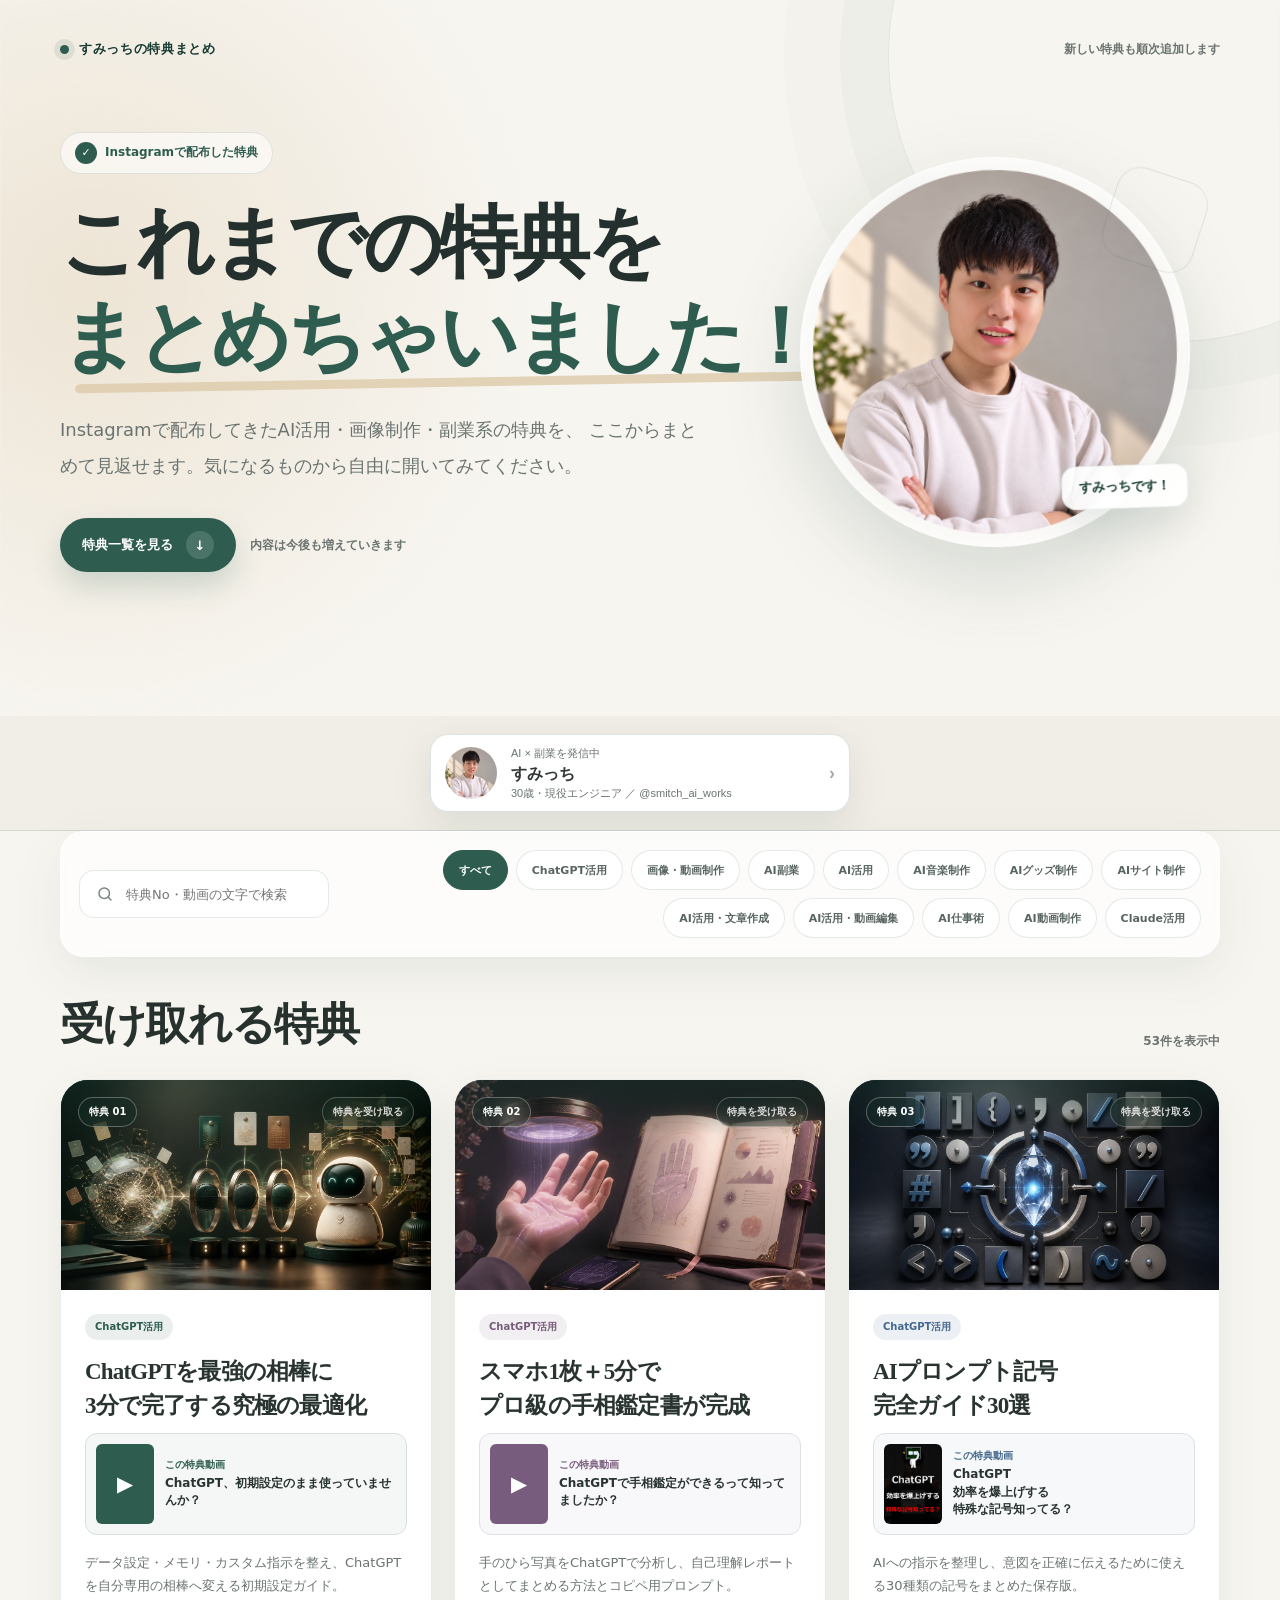
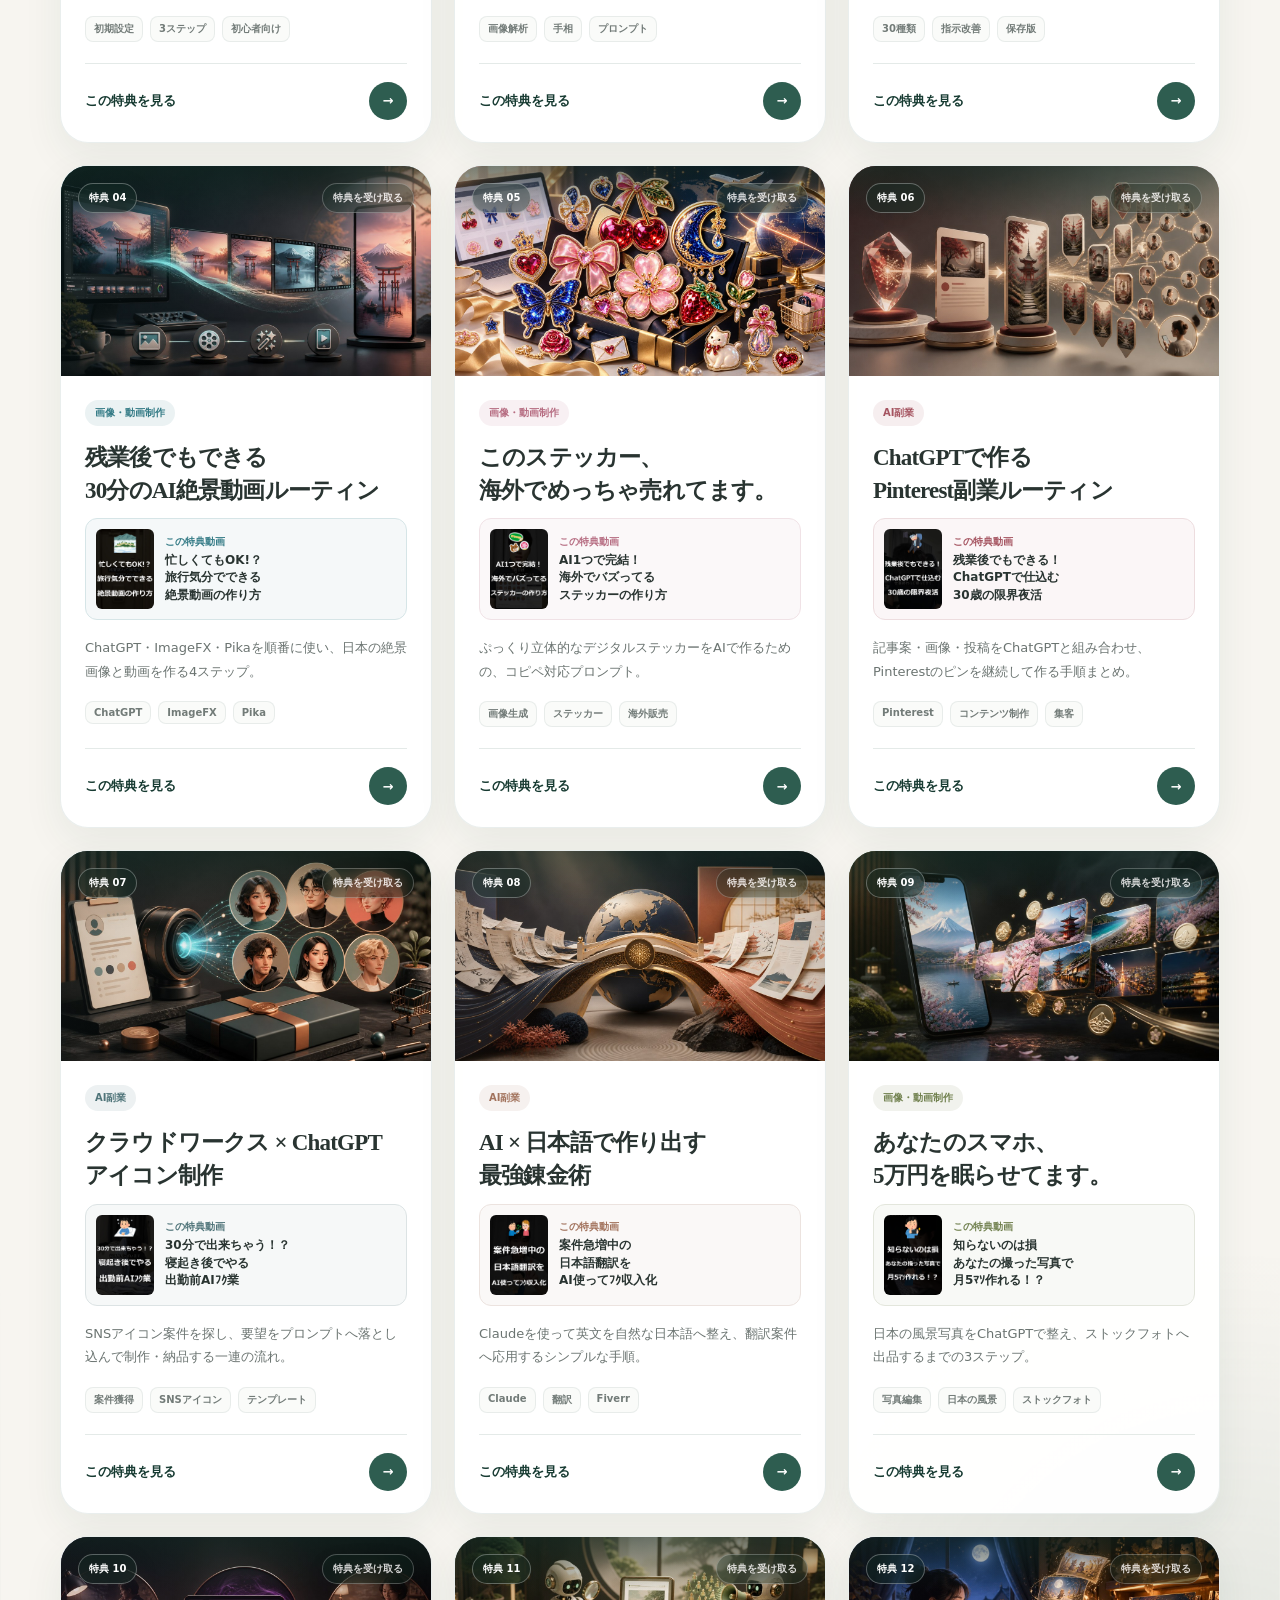
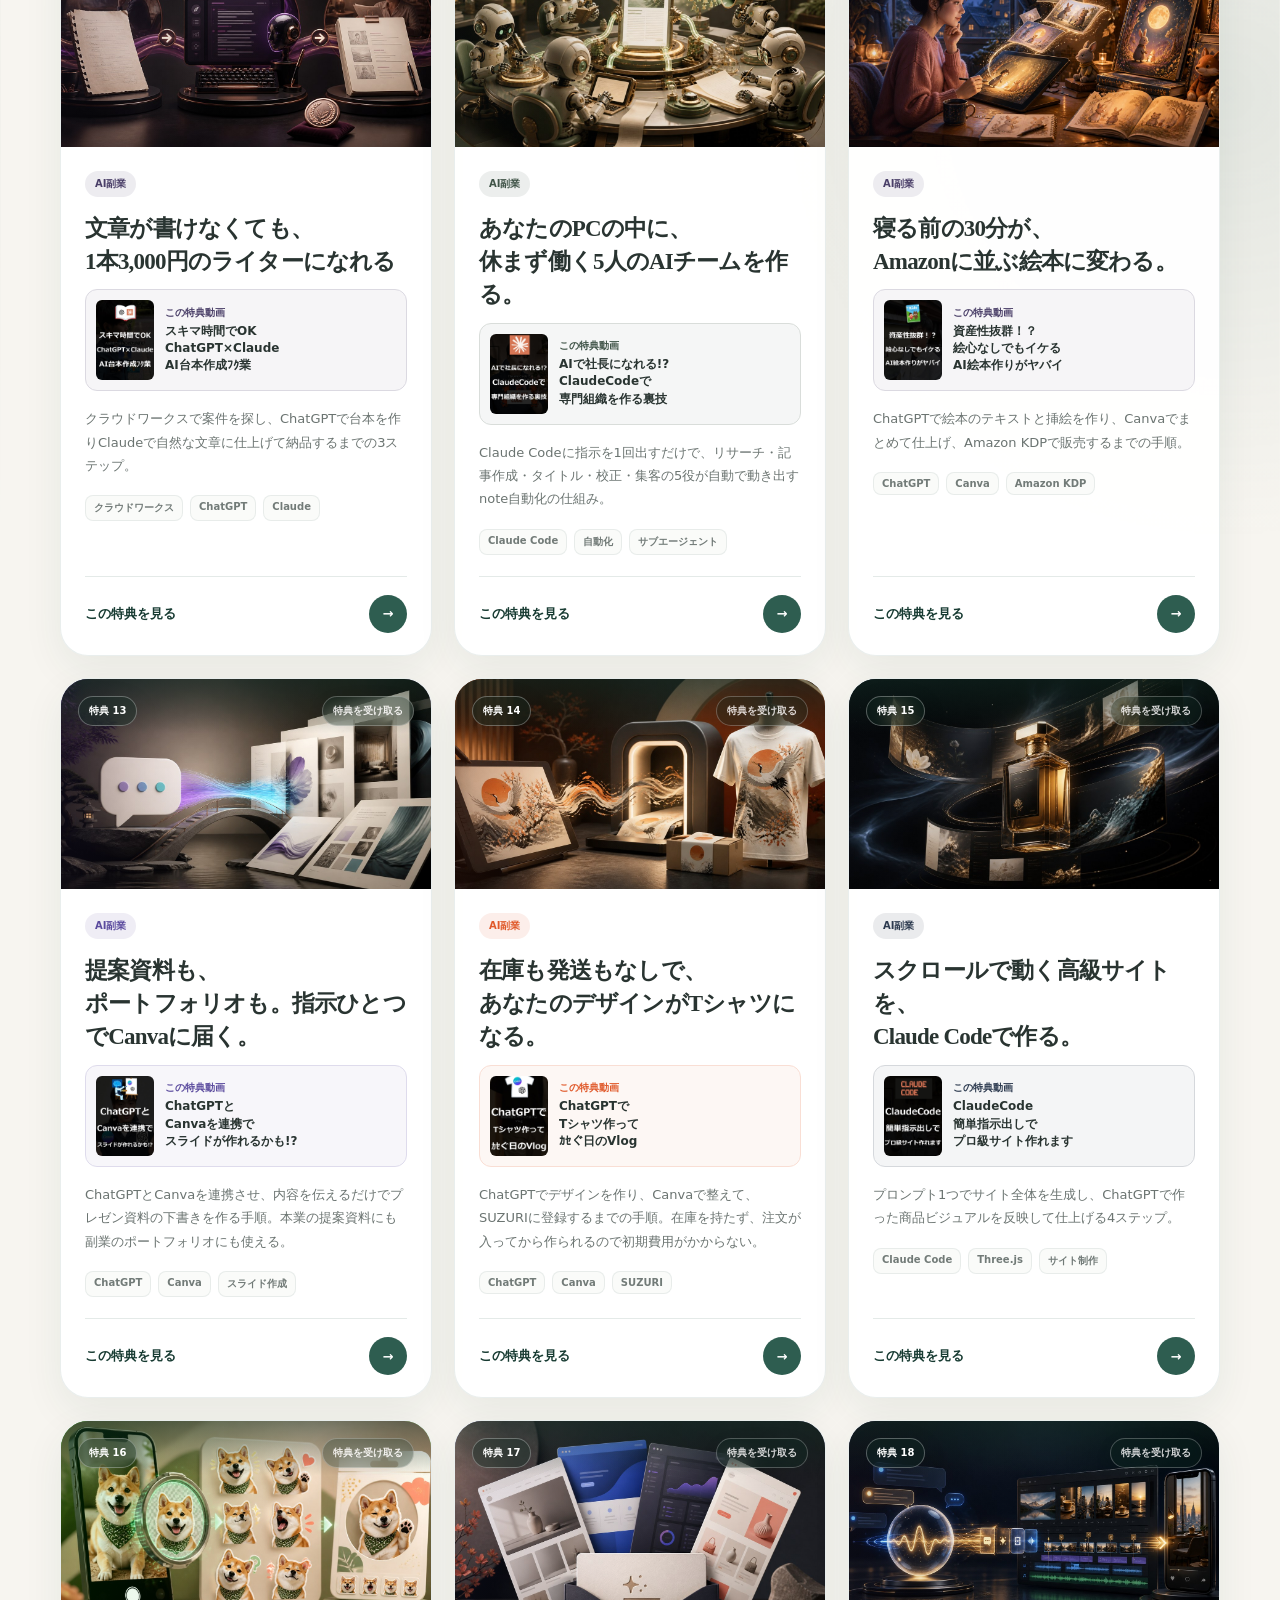
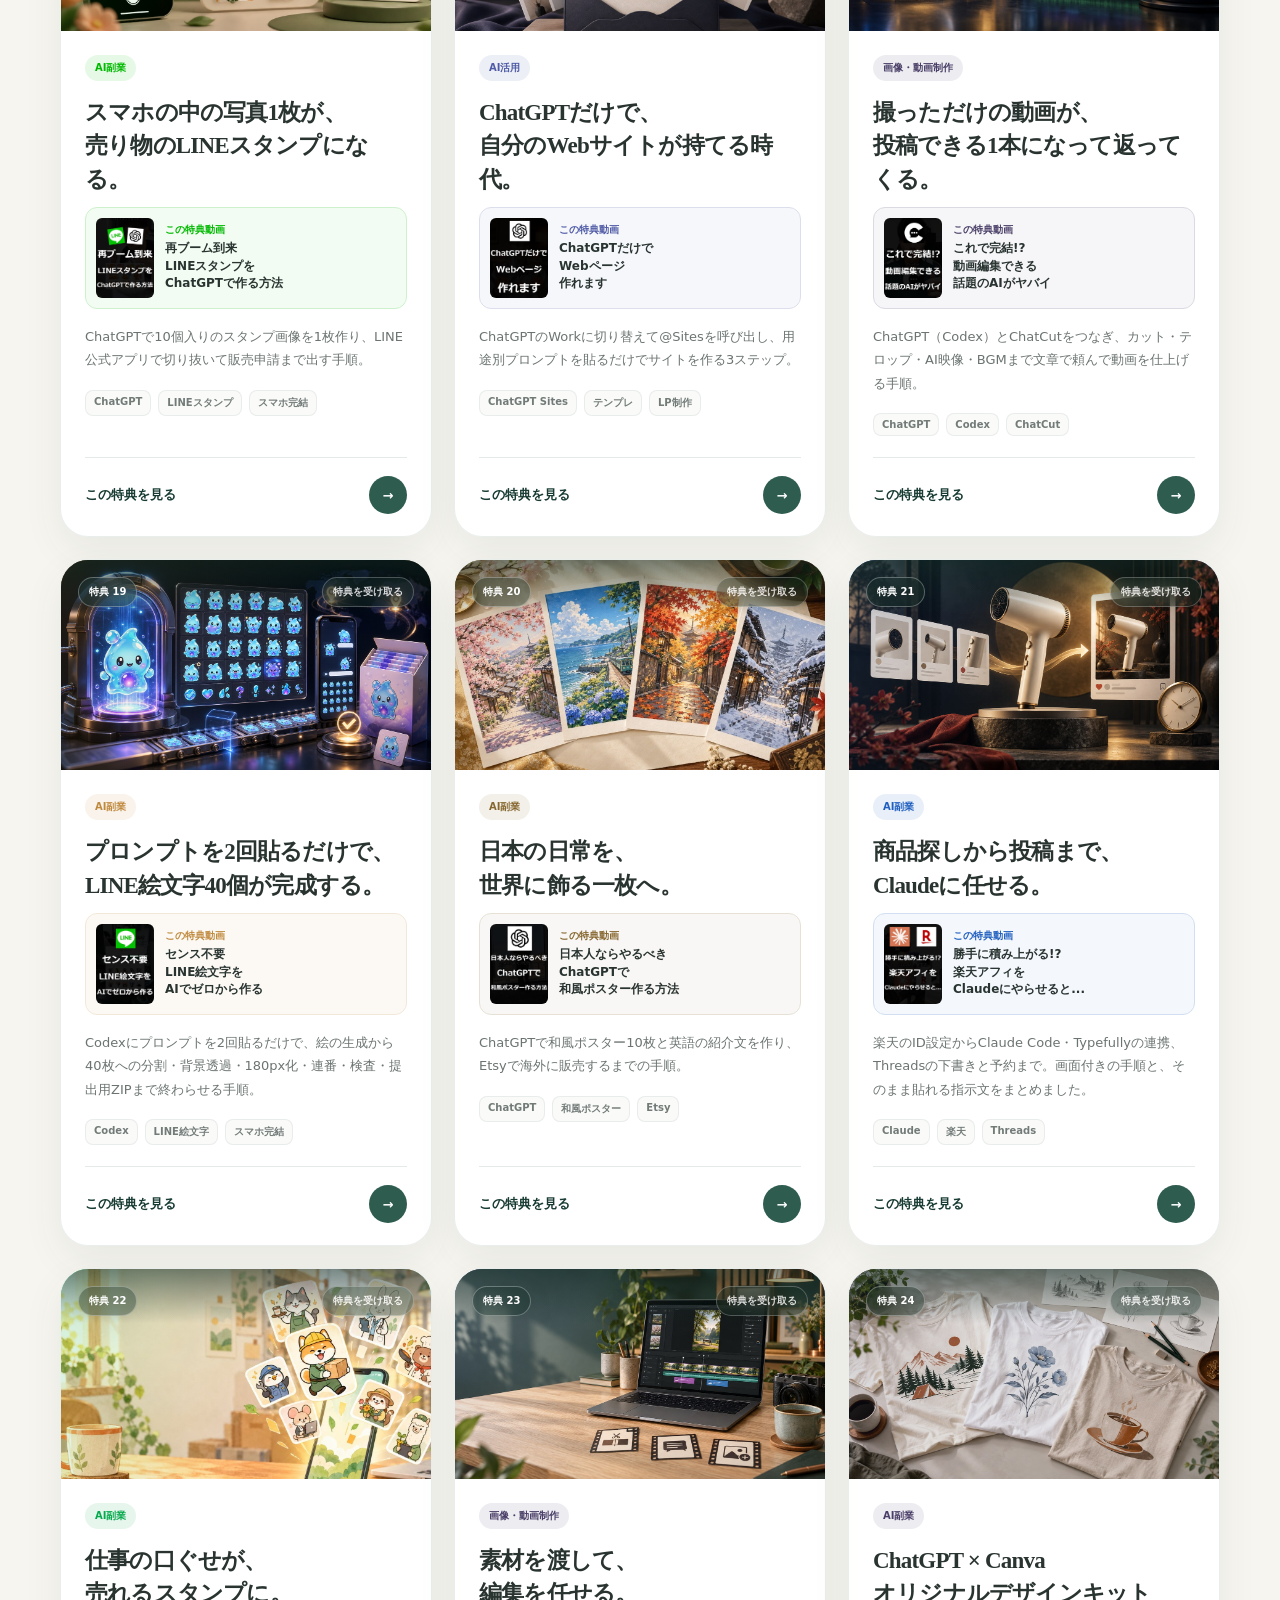
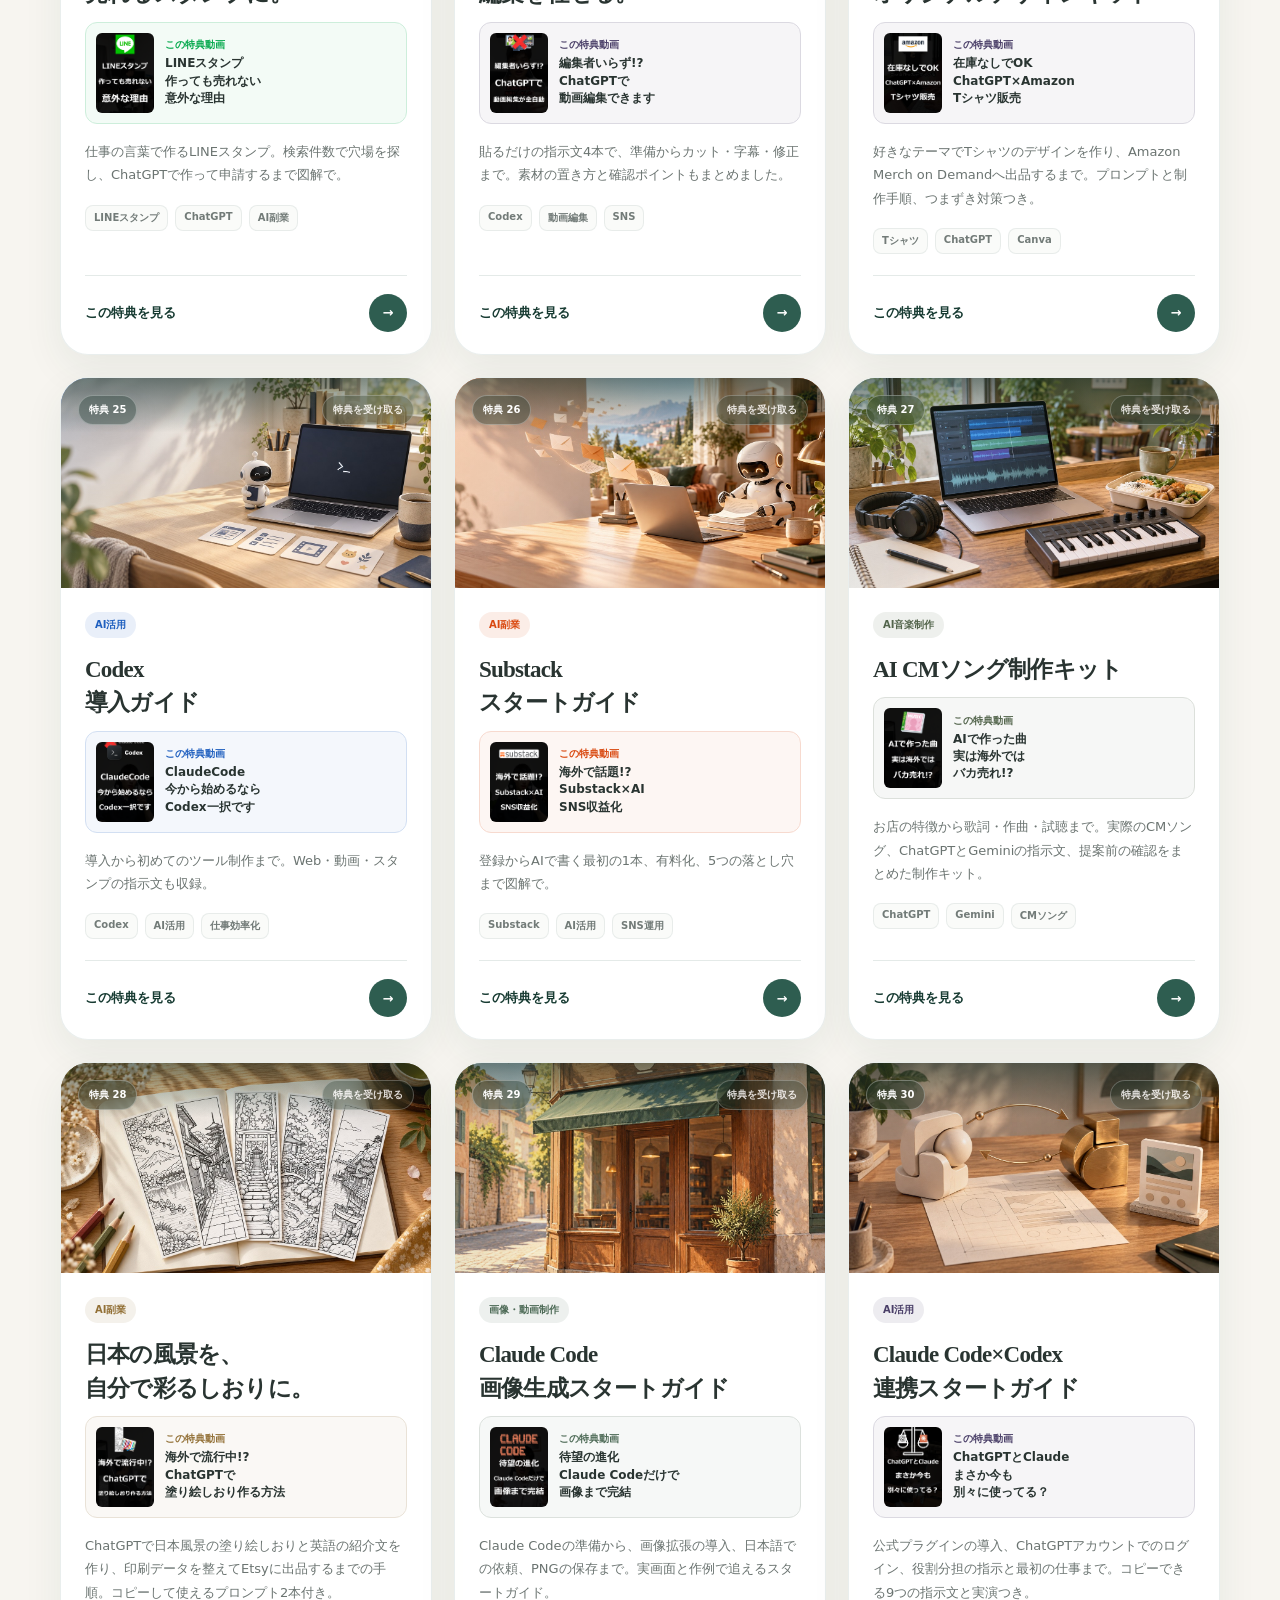
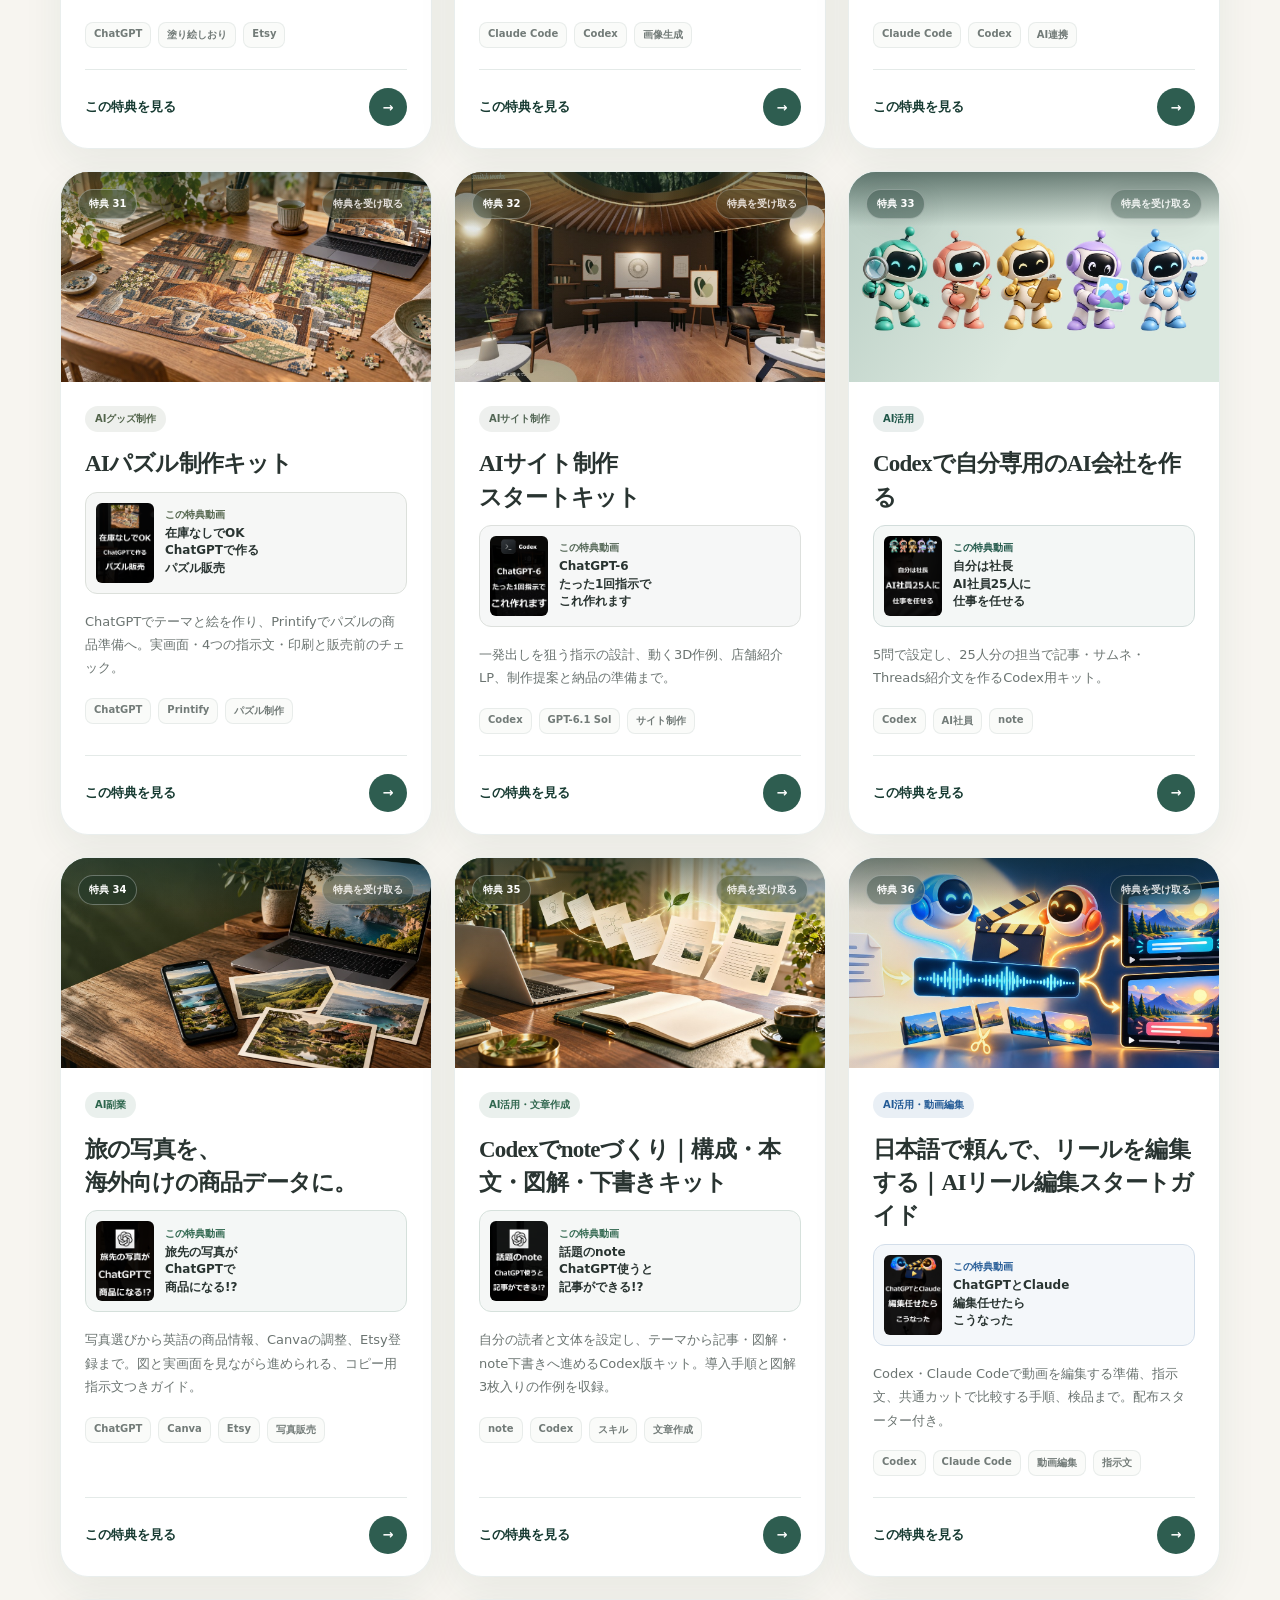
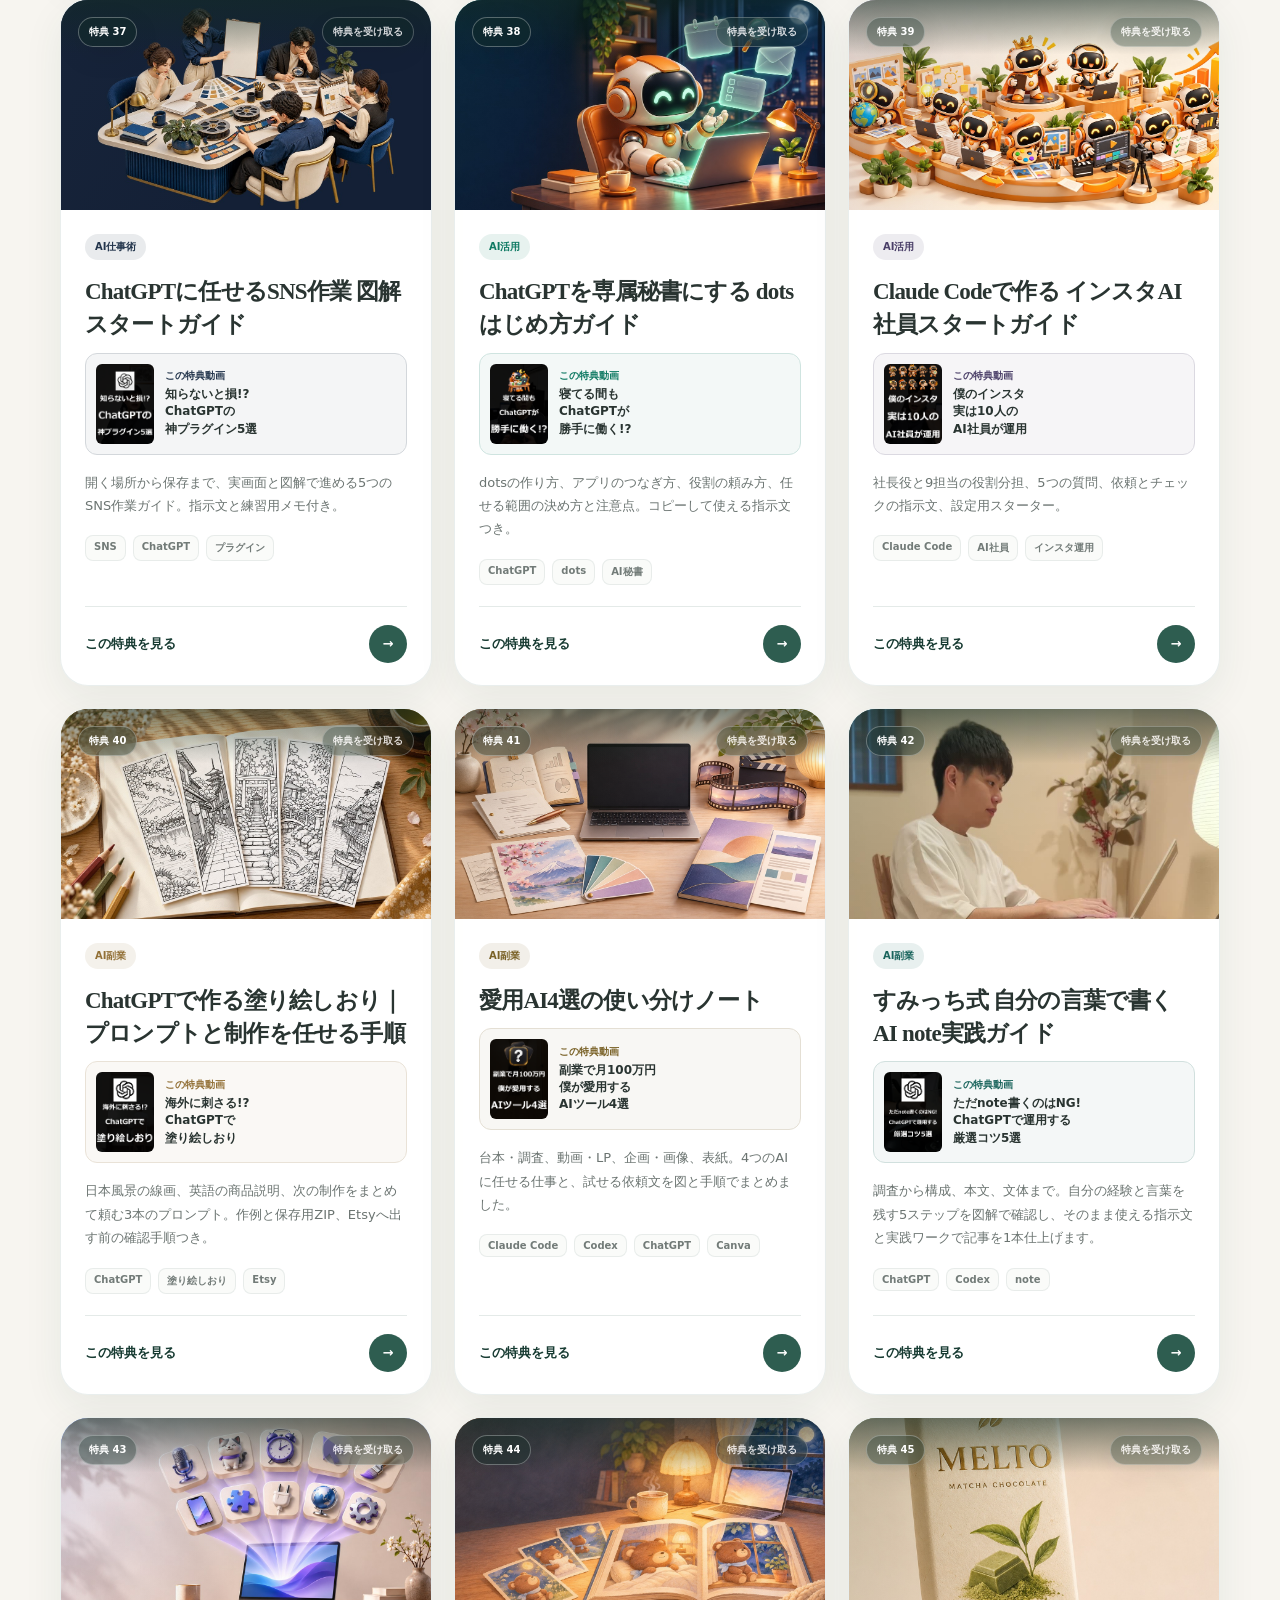
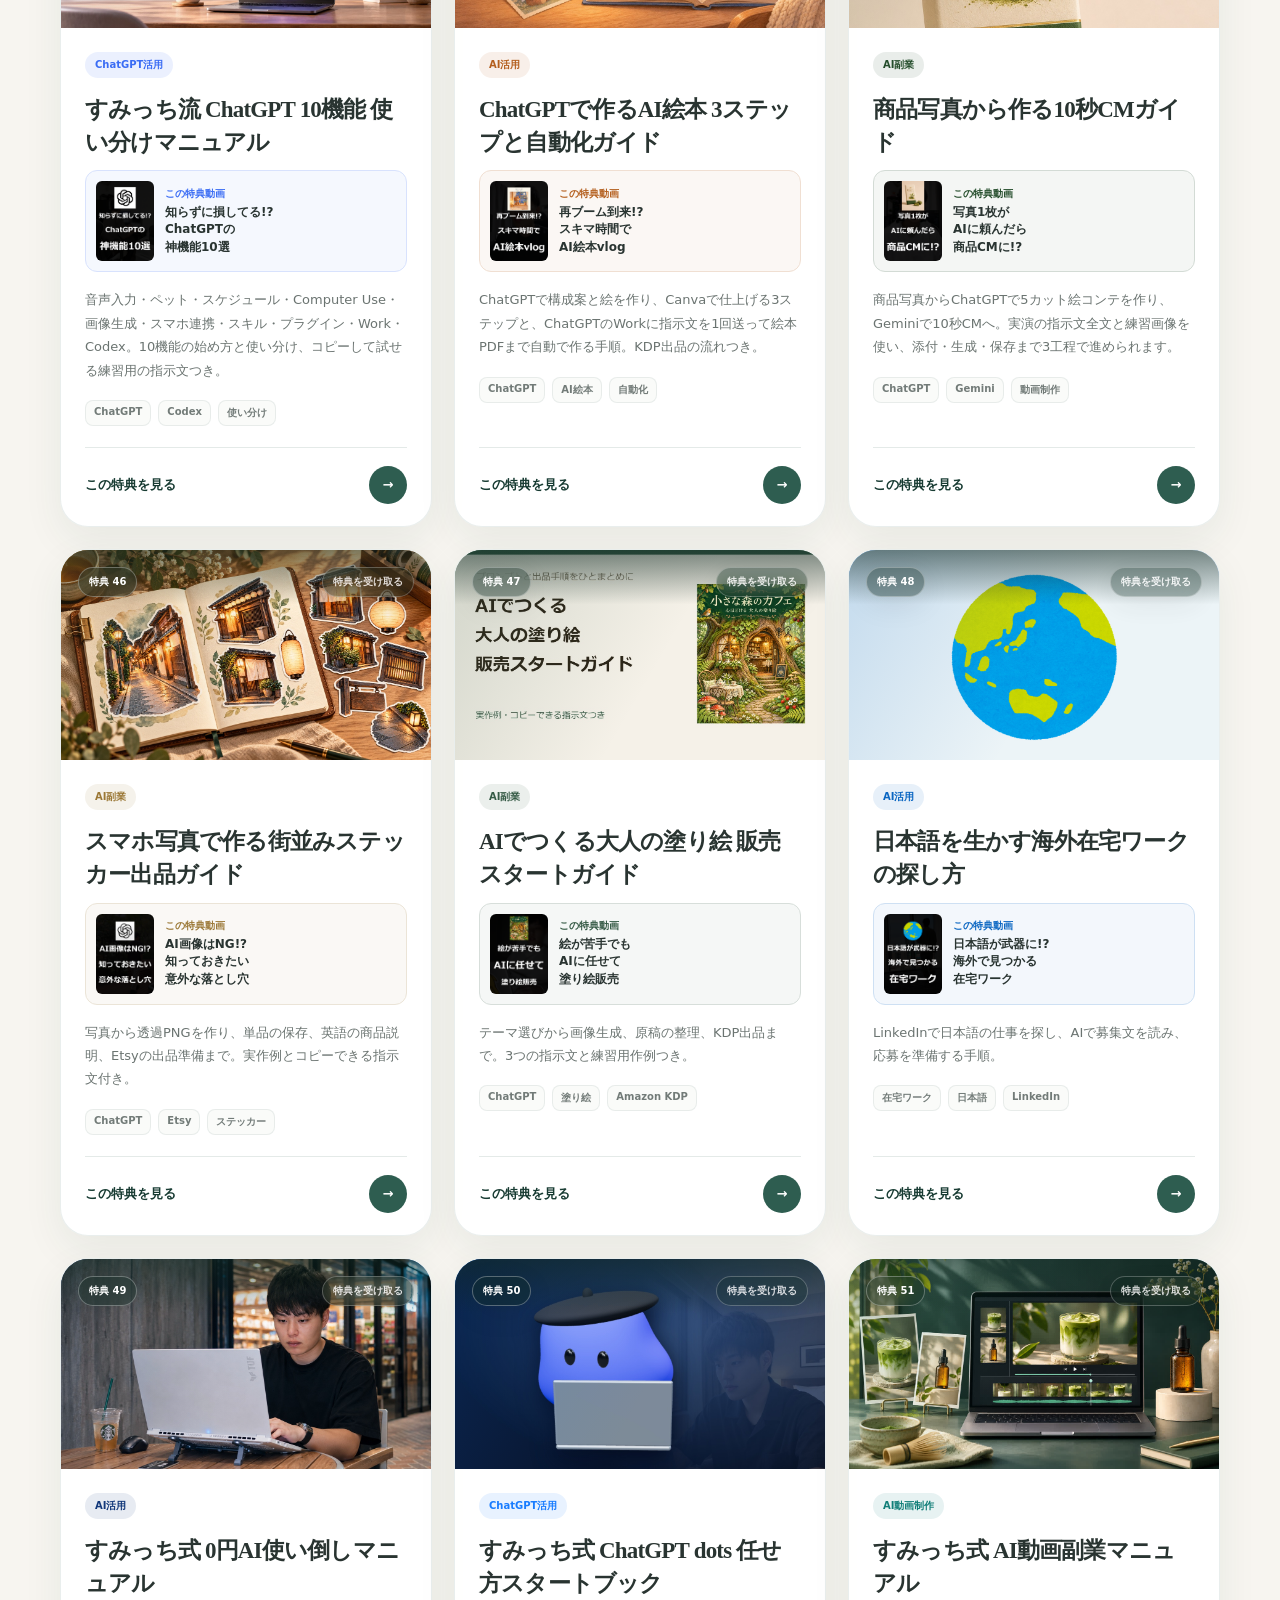
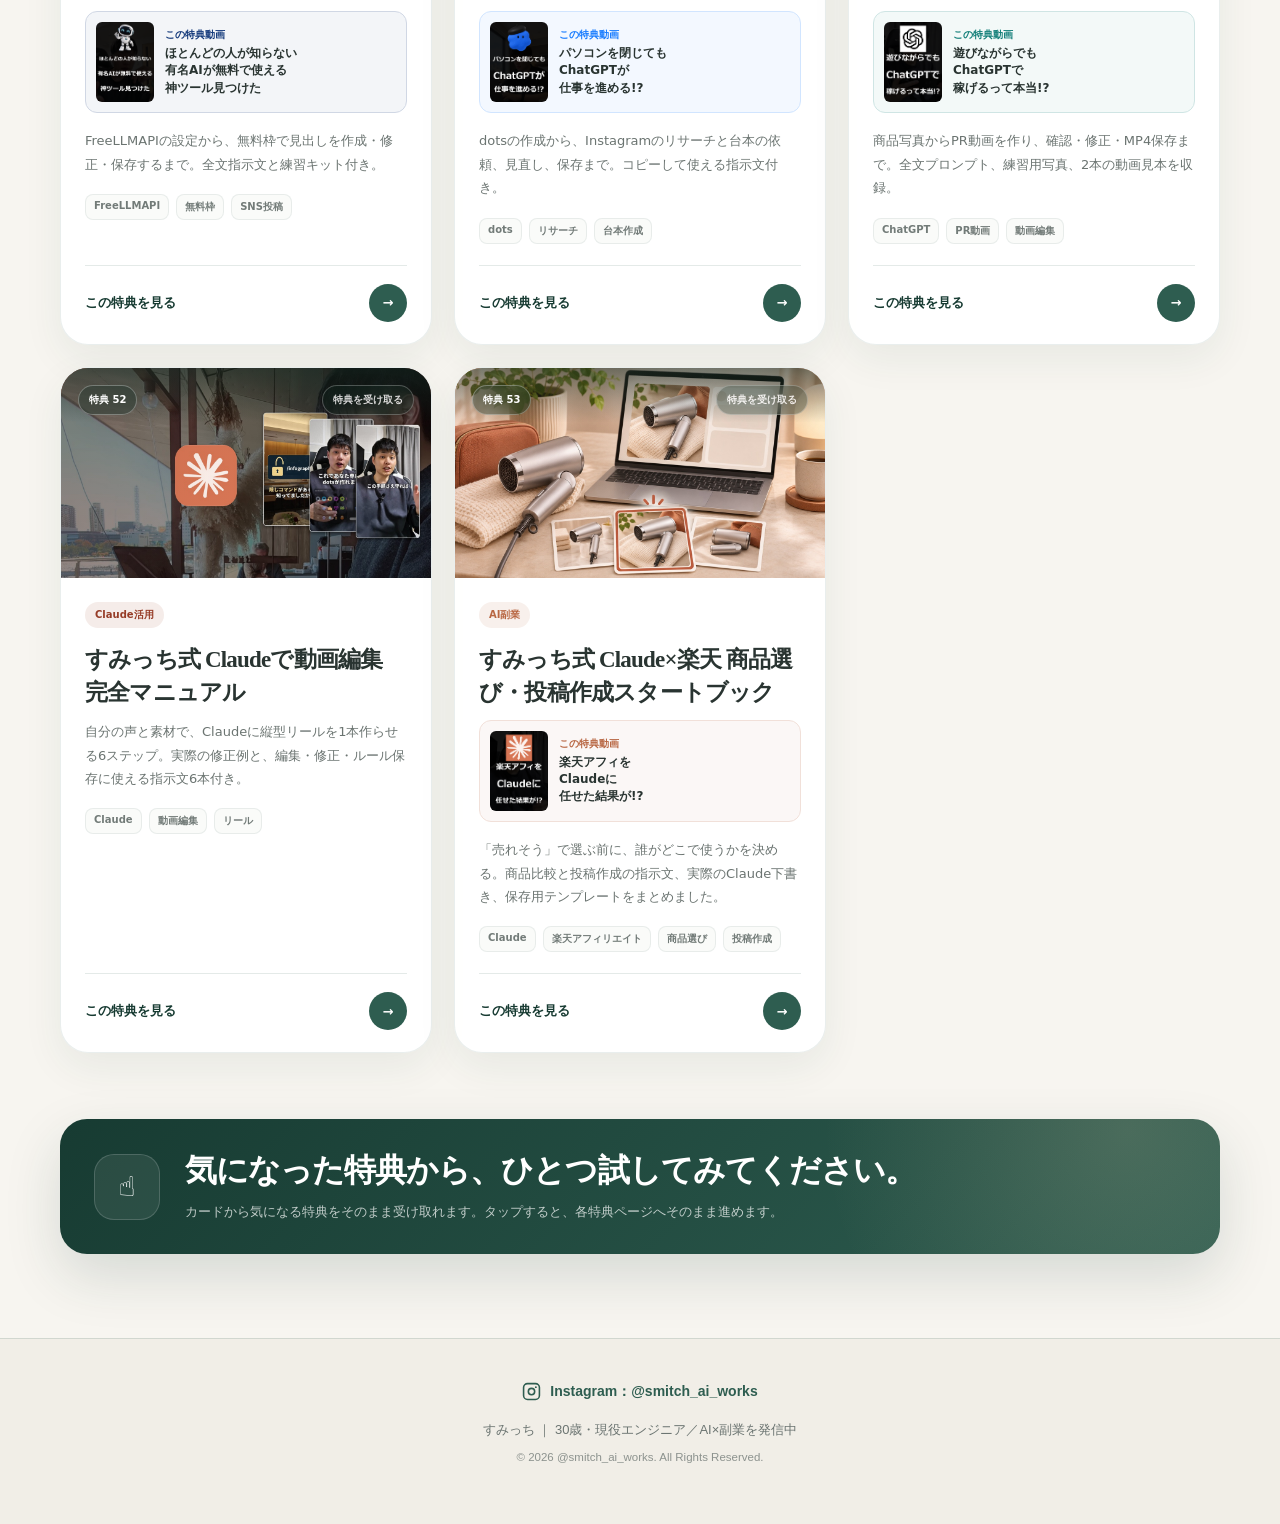
==== commit bbe062ac: "今すぐ公開 すみっち式 Claude×楽天 商品選び・投稿作成スタートブック（特典53）（#32）" ====
--- a/index.html
+++ b/index.html
@@ -1131,7 +1131,7 @@
         .map((item, index) => ({ ...item, number: String(index + 1).padStart(2, "0") }));
     }
 
-const bonuses = revealDue([{"number": "01", "category": "ChatGPT活用", "title": "ChatGPTを最強の相棒に<br>3分で完了する究極の最適化", "plainTitle": "ChatGPTを最強の相棒に 3分で完了する究極の最適化", "description": "データ設定・メモリ・カスタム指示を整え、ChatGPTを自分専用の相棒へ変える初期設定ガイド。", "sourceVideo": "ChatGPT、初期設定のまま使っていませんか？", "sourceThumbnail": "", "tags": ["初期設定", "3ステップ", "初心者向け"], "url": "https://smitch-ai-works.github.io/no2-chatgpt-first-setting-info/", "image": "assets/preview-ai-v1/no2.jpg", "accent": "#2E5D50"}, {"number": "02", "category": "ChatGPT活用", "title": "スマホ1枚＋5分で<br>プロ級の手相鑑定書が完成", "plainTitle": "スマホ1枚＋5分で プロ級の手相鑑定書が完成", "description": "手のひら写真をChatGPTで分析し、自己理解レポートとしてまとめる方法とコピペ用プロンプト。", "sourceVideo": "ChatGPTで手相鑑定ができるって知ってましたか？", "sourceThumbnail": "", "tags": ["画像解析", "手相", "プロンプト"], "url": "https://smitch-ai-works.github.io/no3-chatgpt-palm-reading/", "image": "assets/preview-ai-v1/no3.jpg", "accent": "#785C7D"}, {"number": "03", "category": "ChatGPT活用", "title": "AIプロンプト記号<br>完全ガイド30選", "plainTitle": "AIプロンプト記号 完全ガイド30選", "description": "AIへの指示を整理し、意図を正確に伝えるために使える30種類の記号をまとめた保存版。", "sourceVideo": "ChatGPT\n効率を爆上げする\n特殊な記号知ってる？", "sourceThumbnail": "assets/video-thumbs/no4.jpg", "tags": ["30種類", "指示改善", "保存版"], "url": "https://smitch-ai-works.github.io/no4-ai-keywords/", "image": "assets/preview-ai-v1/no4.jpg", "accent": "#45698E"}, {"number": "04", "category": "画像・動画制作", "title": "残業後でもできる<br>30分のAI絶景動画ルーティン", "plainTitle": "残業後でもできる 30分のAI絶景動画ルーティン", "description": "ChatGPT・ImageFX・Pikaを順番に使い、日本の絶景画像と動画を作る4ステップ。", "sourceVideo": "忙しくてもOK!？\n旅行気分でできる\n絶景動画の作り方", "sourceThumbnail": "assets/video-thumbs/no5.jpg", "tags": ["ChatGPT", "ImageFX", "Pika"], "url": "https://smitch-ai-works.github.io/no5-ai-movie-creater/", "image": "assets/preview-ai-v1/no5.jpg", "accent": "#347B86"}, {"number": "05", "category": "画像・動画制作", "title": "このステッカー、<br>海外でめっちゃ売れてます。", "plainTitle": "このステッカー、 海外でめっちゃ売れてます。", "description": "ぷっくり立体的なデジタルステッカーをAIで作るための、コピペ対応プロンプト。", "sourceVideo": "AI1つで完結！\n海外でバズってる\nステッカーの作り方", "sourceThumbnail": "assets/video-thumbs/no6.jpg", "tags": ["画像生成", "ステッカー", "海外販売"], "url": "https://smitch-ai-works.github.io/no6-ai-sticker/", "image": "assets/preview-ai-v1/no6.jpg", "accent": "#B66D82"}, {"number": "06", "category": "AI副業", "title": "ChatGPTで作る<br>Pinterest副業ルーティン", "plainTitle": "ChatGPTで作る Pinterest副業ルーティン", "description": "記事案・画像・投稿をChatGPTと組み合わせ、Pinterestのピンを継続して作る手順まとめ。", "sourceVideo": "残業後でもできる！\nChatGPTで仕込む\n30歳の限界夜活", "sourceThumbnail": "assets/video-thumbs/no8.jpg", "tags": ["Pinterest", "コンテンツ制作", "集客"], "url": "https://smitch-ai-works.github.io/no8-chatgpt-pintarest/", "image": "assets/preview-ai-v1/no8.jpg", "accent": "#A55460"}, {"number": "07", "category": "AI副業", "title": "クラウドワークス × ChatGPT<br>アイコン制作", "plainTitle": "クラウドワークス × ChatGPT アイコン制作", "description": "SNSアイコン案件を探し、要望をプロンプトへ落とし込んで制作・納品する一連の流れ。", "sourceVideo": "30分で出来ちゃう！？\n寝起き後でやる\n出勤前AIﾌｸ業", "sourceThumbnail": "assets/video-thumbs/no9.jpg", "tags": ["案件獲得", "SNSアイコン", "テンプレート"], "url": "https://smitch-ai-works.github.io/no9-chatgpt-icon-works/", "image": "assets/preview-ai-v1/no9.jpg", "accent": "#4F7479"}, {"number": "08", "category": "AI副業", "title": "AI × 日本語で作り出す<br>最強錬金術", "plainTitle": "AI × 日本語で作り出す 最強錬金術", "description": "Claudeを使って英文を自然な日本語へ整え、翻訳案件へ応用するシンプルな手順。", "sourceVideo": "案件急増中の\n日本語翻訳を\nAI使ってﾌｸ収入化", "sourceThumbnail": "assets/video-thumbs/no10.jpg", "tags": ["Claude", "翻訳", "Fiverr"], "url": "https://smitch-ai-works.github.io/no10-claude-translation/", "image": "assets/preview-ai-v1/no10.jpg", "accent": "#A2735D"}, {"number": "09", "category": "画像・動画制作", "title": "あなたのスマホ、<br>5万円を眠らせてます。", "plainTitle": "あなたのスマホ、 5万円を眠らせてます。", "description": "日本の風景写真をChatGPTで整え、ストックフォトへ出品するまでの3ステップ。", "sourceVideo": "知らないのは損\nあなたの撮った写真で\n月5ﾏｿ作れる！？", "sourceThumbnail": "assets/video-thumbs/no14-126.png", "tags": ["写真編集", "日本の風景", "ストックフォト"], "url": "https://smitch-ai-works.github.io/no14-chatgpt-picture-japan/", "image": "assets/preview-ai-v1/no14.jpg", "accent": "#71814F"}, {"number": "10", "category": "AI副業", "title": "文章が書けなくても、<br>1本3,000円のライターになれる", "plainTitle": "文章が書けなくても、 1本3,000円のライターになれる", "description": "クラウドワークスで案件を探し、ChatGPTで台本を作りClaudeで自然な文章に仕上げて納品するまでの3ステップ。", "sourceVideo": "スキマ時間でOK\nChatGPT×Claude\nAI台本作成ﾌｸ業", "sourceThumbnail": "assets/video-thumbs/no17.jpg", "tags": ["クラウドワークス", "ChatGPT", "Claude"], "url": "https://smitch-ai-works.github.io/no17-ai-script-crowdworks/", "image": "assets/preview-ai-v1/no17.jpg", "accent": "#4A3F68"}, {"number": "11", "category": "AI副業", "title": "あなたのPCの中に、<br>休まず働く5人のAIチームを作る。", "plainTitle": "あなたのPCの中に、 休まず働く5人のAIチームを作る。", "description": "Claude Codeに指示を1回出すだけで、リサーチ・記事作成・タイトル・校正・集客の5役が自動で動き出すnote自動化の仕組み。", "sourceVideo": "AIで社長になれる!?\nClaudeCodeで\n専門組織を作る裏技", "sourceThumbnail": "assets/video-thumbs/no20.jpg", "tags": ["Claude Code", "自動化", "サブエージェント"], "url": "https://smitch-ai-works.github.io/no20-claude-code-ai-note-organization/", "image": "assets/preview-ai-v1/no20.jpg", "accent": "#3F5347"}, {"number": "12", "category": "AI副業", "title": "寝る前の30分が、<br>Amazonに並ぶ絵本に変わる。", "plainTitle": "寝る前の30分が、 Amazonに並ぶ絵本に変わる。", "description": "ChatGPTで絵本のテキストと挿絵を作り、Canvaでまとめて仕上げ、Amazon KDPで販売するまでの手順。", "sourceVideo": "資産性抜群！？\n絵心なしでもイケる\nAI絵本作りがヤバイ", "sourceThumbnail": "assets/video-thumbs/no18.jpg", "tags": ["ChatGPT", "Canva", "Amazon KDP"], "url": "https://smitch-ai-works.github.io/no18-ai-ehon-kdp/", "image": "assets/preview-ai-v1/no18.jpg", "accent": "#4A3F68"}, {"number": "13", "category": "AI副業", "title": "提案資料も、<br>ポートフォリオも。指示ひとつでCanvaに届く。", "plainTitle": "提案資料も、 ポートフォリオも。指示ひとつでCanvaに届く。", "description": "ChatGPTとCanvaを連携させ、内容を伝えるだけでプレゼン資料の下書きを作る手順。本業の提案資料にも副業のポートフォリオにも使える。", "sourceVideo": "ChatGPTと\nCanvaを連携で\nスライドが作れるかも!?", "sourceThumbnail": "assets/video-thumbs/no21.jpg", "tags": ["ChatGPT", "Canva", "スライド作成"], "url": "https://smitch-ai-works.github.io/no21-chatgpt-canva-slide/", "image": "assets/preview-ai-v1/no21.jpg", "accent": "#5B4B9E"}, {"number": "14", "category": "AI副業", "title": "在庫も発送もなしで、<br>あなたのデザインがTシャツになる。", "plainTitle": "在庫も発送もなしで、 あなたのデザインがTシャツになる。", "description": "ChatGPTでデザインを作り、Canvaで整えて、SUZURIに登録するまでの手順。在庫を持たず、注文が入ってから作られるので初期費用がかからない。", "sourceVideo": "ChatGPTで\nTシャツ作って\nｶｾぐ日のVlog", "sourceThumbnail": "assets/video-thumbs/no26.jpg", "tags": ["ChatGPT", "Canva", "SUZURI"], "url": "https://smitch-ai-works.github.io/no26-chatgpt-tshirt-suzuri/", "image": "assets/preview-ai-v1/no26.jpg", "accent": "#E0592A"}, {"number": "15", "category": "AI副業", "title": "スクロールで動く高級サイトを、<br>Claude Codeで作る。", "plainTitle": "スクロールで動く高級サイトを、 Claude Codeで作る。", "description": "プロンプト1つでサイト全体を生成し、ChatGPTで作った商品ビジュアルを反映して仕上げる4ステップ。", "sourceVideo": "ClaudeCode\n簡単指示出しで\nプロ級サイト作れます", "sourceThumbnail": "assets/video-thumbs/no24.jpg", "tags": ["Claude Code", "Three.js", "サイト制作"], "url": "https://smitch-ai-works.github.io/no24-claude-code-luxury-site/", "image": "assets/preview-ai-v1/no24.jpg", "accent": "#2C3A4F"}, {"number": "16", "category": "AI副業", "title": "スマホの中の写真1枚が、<br>売り物のLINEスタンプになる。", "plainTitle": "スマホの中の写真1枚が、 売り物のLINEスタンプになる。", "description": "ChatGPTで10個入りのスタンプ画像を1枚作り、LINE公式アプリで切り抜いて販売申請まで出す手順。", "sourceVideo": "再ブーム到来\nLINEスタンプを\nChatGPTで作る方法", "sourceThumbnail": "assets/video-thumbs/no27.jpg", "tags": ["ChatGPT", "LINEスタンプ", "スマホ完結"], "url": "https://smitch-ai-works.github.io/no27-chatgpt-line-sticker/", "image": "assets/preview-ai-v1/no27.jpg", "accent": "#00B900"}, {"number": "17", "category": "AI活用", "title": "ChatGPTだけで、<br>自分のWebサイトが持てる時代。", "plainTitle": "ChatGPTだけで、 自分のWebサイトが持てる時代。", "description": "ChatGPTのWorkに切り替えて@Sitesを呼び出し、用途別プロンプトを貼るだけでサイトを作る3ステップ。", "sourceVideo": "ChatGPTだけで\nWebページ\n作れます", "sourceThumbnail": "assets/video-thumbs/no25.jpg", "tags": ["ChatGPT Sites", "テンプレ", "LP制作"], "url": "https://smitch-ai-works.github.io/no25-chatgpt-sites-templates/", "image": "assets/preview-ai-v1/no25.jpg", "accent": "#4F5BA6"}, {"number": "18", "category": "画像・動画制作", "title": "撮っただけの動画が、<br>投稿できる1本になって返ってくる。", "plainTitle": "撮っただけの動画が、 投稿できる1本になって返ってくる。", "description": "ChatGPT（Codex）とChatCutをつなぎ、カット・テロップ・AI映像・BGMまで文章で頼んで動画を仕上げる手順。", "sourceVideo": "これで完結!?\n動画編集できる\n話題のAIがヤバイ", "sourceThumbnail": "assets/video-thumbs/no29.jpg", "tags": ["ChatGPT", "Codex", "ChatCut"], "url": "https://smitch-ai-works.github.io/no29-chatgpt-codex-chatcut/", "image": "assets/preview-ai-v1/no29.jpg", "accent": "#4A3F68"}, {"number": "19", "category": "AI副業", "title": "プロンプトを2回貼るだけで、<br>LINE絵文字40個が完成する。", "plainTitle": "プロンプトを2回貼るだけで、 LINE絵文字40個が完成する。", "description": "Codexにプロンプトを2回貼るだけで、絵の生成から40枚への分割・背景透過・180px化・連番・検査・提出用ZIPまで終わらせる手順。", "sourceVideo": "センス不要\nLINE絵文字を\nAIでゼロから作る", "sourceThumbnail": "assets/video-thumbs/no28.jpg", "tags": ["Codex", "LINE絵文字", "スマホ完結"], "url": "https://smitch-ai-works.github.io/no28-chatgpt-codex-line-emoji/", "image": "assets/preview-ai-v1/no28.jpg", "accent": "#C08A3E"}, {"number": "20", "category": "AI副業", "title": "日本の日常を、<br>世界に飾る一枚へ。", "plainTitle": "日本の日常を、 世界に飾る一枚へ。", "description": "ChatGPTで和風ポスター10枚と英語の紹介文を作り、Etsyで海外に販売するまでの手順。", "sourceVideo": "日本人ならやるべき\nChatGPTで\n和風ポスター作る方法", "sourceThumbnail": "assets/video-thumbs/no31.jpg", "tags": ["ChatGPT", "和風ポスター", "Etsy"], "url": "https://smitch-ai-works.github.io/no31-japanese-posters/", "image": "assets/preview-ai-v1/no31.jpg", "accent": "#86672F"}, {"number": "21", "category": "AI副業", "title": "商品探しから投稿まで、<br>Claudeに任せる。", "plainTitle": "商品探しから投稿まで、 Claudeに任せる。", "description": "楽天のID設定からClaude Code・Typefullyの連携、Threadsの下書きと予約まで。画面付きの手順と、そのまま貼れる指示文をまとめました。", "sourceVideo": "勝手に積み上がる!?\n楽天アフィを\nClaudeにやらせると...", "sourceThumbnail": "assets/video-thumbs/no30.jpg", "tags": ["Claude", "楽天", "Threads"], "url": "https://smitch-ai-works.github.io/no30-claude-rakuten-threads/", "image": "assets/preview-ai-v1/no30.jpg", "accent": "#1F5FBF"}, {"number": "22", "category": "AI副業", "title": "仕事の口ぐせが、<br>売れるスタンプに。", "plainTitle": "仕事の口ぐせが、 売れるスタンプに。", "description": "仕事の言葉で作るLINEスタンプ。検索件数で穴場を探し、ChatGPTで作って申請するまで図解で。", "sourceVideo": "LINEスタンプ\n作っても売れない\n意外な理由", "sourceThumbnail": "assets/video-thumbs/no37.png", "tags": ["LINEスタンプ", "ChatGPT", "AI副業"], "url": "https://smitch-ai-works.github.io/no37-line-work-stickers/", "image": "assets/preview-ai-v1/no37.jpg", "accent": "#06A94D"}, {"number": "23", "category": "画像・動画制作", "title": "素材を渡して、<br>編集を任せる。", "plainTitle": "素材を渡して、 編集を任せる。", "description": "貼るだけの指示文4本で、準備からカット・字幕・修正まで。素材の置き方と確認ポイントもまとめました。", "sourceVideo": "編集者いらず!?\nChatGPTで\n動画編集できます", "sourceThumbnail": "assets/video-thumbs/no35.png", "tags": ["Codex", "動画編集", "SNS"], "url": "https://smitch-ai-works.github.io/no35-codex-video-editing/", "image": "assets/preview-ai-v1/no35.jpg", "accent": "#4A3F68"}, {"number": "24", "category": "AI副業", "title": "ChatGPT × Canva<br>オリジナルデザインキット", "plainTitle": "ChatGPT × Canva オリジナルデザインキット", "description": "好きなテーマでTシャツのデザインを作り、Amazon Merch on Demandへ出品するまで。プロンプトと制作手順、つまずき対策つき。", "sourceVideo": "在庫なしでOK\nChatGPT×Amazon\nTシャツ販売", "sourceThumbnail": "assets/video-thumbs/no33-511f61c6.jpg", "tags": ["Tシャツ", "ChatGPT", "Canva"], "url": "https://smitch-ai-works.github.io/no33-cat-tshirt/", "image": "assets/preview-ai-v1/no33.jpg", "accent": "#4A3F68"}, {"number": "25", "category": "AI活用", "title": "Codex<br>導入ガイド", "plainTitle": "Codex 導入ガイド", "description": "導入から初めてのツール制作まで。Web・動画・スタンプの指示文も収録。", "sourceVideo": "ClaudeCode\n今から始めるなら\nCodex一択です", "sourceThumbnail": "assets/video-thumbs/no34.png", "tags": ["Codex", "AI活用", "仕事効率化"], "url": "https://smitch-ai-works.github.io/no34-codex-starter/", "image": "assets/preview-ai-v1/no34.jpg", "accent": "#1F5FBF"}, {"number": "26", "category": "AI副業", "title": "Substack<br>スタートガイド", "plainTitle": "Substack スタートガイド", "description": "登録からAIで書く最初の1本、有料化、5つの落とし穴まで図解で。", "sourceVideo": "海外で話題!?\nSubstack×AI\nSNS収益化", "sourceThumbnail": "assets/video-thumbs/no36.png", "tags": ["Substack", "AI活用", "SNS運用"], "url": "https://smitch-ai-works.github.io/no36-substack-starter/", "image": "assets/preview-ai-v1/no36.jpg", "accent": "#D9480F"}, {"number": "27", "category": "AI音楽制作", "title": "AI CMソング制作キット", "plainTitle": "AI CMソング制作キット", "description": "お店の特徴から歌詞・作曲・試聴まで。実際のCMソング、ChatGPTとGeminiの指示文、提案前の確認をまとめた制作キット。", "sourceVideo": "AIで作った曲\n実は海外では\nバカ売れ!?", "sourceThumbnail": "assets/video-thumbs/no38.png", "tags": ["ChatGPT", "Gemini", "CMソング"], "url": "https://smitch-ai-works.github.io/no38-ai-cm-song/", "image": "assets/preview-ai-v1/no38.jpg", "accent": "#52644B"}, {"number": "28", "category": "AI副業", "title": "日本の風景を、<br>自分で彩るしおりに。", "plainTitle": "日本の風景を、 自分で彩るしおりに。", "description": "ChatGPTで日本風景の塗り絵しおりと英語の紹介文を作り、印刷データを整えてEtsyに出品するまでの手順。コピーして使えるプロンプト2本付き。", "sourceVideo": "海外で流行中!?\nChatGPTで\n塗り絵しおり作る方法", "sourceThumbnail": "assets/video-thumbs/no32.png", "tags": ["ChatGPT", "塗り絵しおり", "Etsy"], "url": "https://smitch-ai-works.github.io/no32-japanese-bookmarks/", "image": "assets/preview-ai-v1/no32.jpg", "accent": "#927036"}, {"number": "29", "category": "画像・動画制作", "title": "Claude Code<br>画像生成スタートガイド", "plainTitle": "Claude Code 画像生成スタートガイド", "description": "Claude Codeの準備から、画像拡張の導入、日本語での依頼、PNGの保存まで。実画面と作例で追えるスタートガイド。", "sourceVideo": "待望の進化\nClaude Codeだけで\n画像まで完結", "sourceThumbnail": "assets/video-thumbs/no42.png", "tags": ["Claude Code", "Codex", "画像生成"], "url": "https://smitch-ai-works.github.io/no42-claude-code-image/", "image": "assets/preview-ai-v1/no42.jpg", "accent": "#4E6B57"}, {"number": "30", "category": "AI活用", "title": "Claude Code×Codex<br>連携スタートガイド", "plainTitle": "Claude Code×Codex 連携スタートガイド", "description": "公式プラグインの導入、ChatGPTアカウントでのログイン、役割分担の指示と最初の仕事まで。コピーできる9つの指示文と実演つき。", "sourceVideo": "ChatGPTとClaude\nまさか今も\n別々に使ってる？", "sourceThumbnail": "assets/video-thumbs/no43.png", "tags": ["Claude Code", "Codex", "AI連携"], "url": "https://smitch-ai-works.github.io/no43-claude-code-codex/", "image": "assets/preview-ai-v1/no43.jpg", "accent": "#4A3F68"}, {"number": "31", "category": "AIグッズ制作", "title": "AIパズル制作キット", "plainTitle": "AIパズル制作キット", "description": "ChatGPTでテーマと絵を作り、Printifyでパズルの商品準備へ。実画面・4つの指示文・印刷と販売前のチェック。", "sourceVideo": "在庫なしでOK\nChatGPTで作る\nパズル販売", "sourceThumbnail": "assets/video-thumbs/no41.png", "tags": ["ChatGPT", "Printify", "パズル制作"], "url": "https://smitch-ai-works.github.io/no41-ai-puzzle/", "image": "assets/preview-ai-v1/no41.jpg", "accent": "#52644B"}, {"number": "32", "category": "AIサイト制作", "title": "AIサイト制作<br>スタートキット", "plainTitle": "AIサイト制作 スタートキット", "description": "一発出しを狙う指示の設計、動く3D作例、店舗紹介LP、制作提案と納品の準備まで。", "sourceVideo": "ChatGPT-6\nたった1回指示で\nこれ作れます", "sourceThumbnail": "assets/video-thumbs/no39.png", "tags": ["Codex", "GPT-6.1 Sol", "サイト制作"], "url": "https://smitch-ai-works.github.io/no39-ai-web-production/", "image": "assets/preview-ai-v1/no39.jpg", "accent": "#536655"}, {"number": "33", "category": "AI活用", "title": "Codexで自分専用のAI会社を作る", "plainTitle": "Codexで自分専用のAI会社を作る", "description": "5問で設定し、25人分の担当で記事・サムネ・Threads紹介文を作るCodex用キット。", "sourceVideo": "自分は社長\nAI社員25人に\n仕事を任せる", "sourceThumbnail": "assets/video-thumbs/no173.png", "tags": ["Codex", "AI社員", "note"], "url": "https://smitch-ai-works.github.io/no44-codex-ai-company/", "image": "assets/preview-ai-v1/no44.jpg", "accent": "#205749"}, {"number": "34", "category": "AI副業", "title": "旅の写真を、<br>海外向けの商品データに。", "plainTitle": "旅の写真を、 海外向けの商品データに。", "description": "写真選びから英語の商品情報、Canvaの調整、Etsy登録まで。図と実画面を見ながら進められる、コピー用指示文つきガイド。", "sourceVideo": "旅先の写真が\nChatGPTで\n商品になる!?", "sourceThumbnail": "assets/video-thumbs/no47.png", "tags": ["ChatGPT", "Canva", "Etsy", "写真販売"], "url": "https://smitch-ai-works.github.io/no47-travel-photo-etsy/", "image": "assets/preview-ai-v1/no47.jpg", "accent": "#2c654c"}, {"number": "35", "category": "AI活用・文章作成", "title": "Codexでnoteづくり｜構成・本文・図解・下書きキット", "plainTitle": "Codexでnoteづくり｜構成・本文・図解・下書きキット", "description": "自分の読者と文体を設定し、テーマから記事・図解・note下書きへ進めるCodex版キット。導入手順と図解3枚入りの作例を収録。", "sourceVideo": "話題のnote\nChatGPT使うと\n記事ができる!?", "sourceThumbnail": "assets/video-thumbs/no178.png", "tags": ["note", "Codex", "スキル", "文章作成"], "url": "https://smitch-ai-works.github.io/no45-note-codex-workflow/", "image": "assets/preview-ai-v1/no45.jpg", "accent": "#31674f"}, {"number": "36", "category": "AI活用・動画編集", "title": "日本語で頼んで、リールを編集する｜AIリール編集スタートガイド", "plainTitle": "日本語で頼んで、リールを編集する｜AIリール編集スタートガイド", "description": "Codex・Claude Codeで動画を編集する準備、指示文、共通カットで比較する手順、検品まで。配布スターター付き。", "sourceVideo": "ChatGPTとClaude\n編集任せたら\nこうなった", "sourceThumbnail": "assets/video-thumbs/no174.png", "tags": ["Codex", "Claude Code", "動画編集", "指示文"], "url": "https://smitch-ai-works.github.io/no46-ai-reel-editing/", "image": "assets/preview-ai-v1/no46.jpg", "accent": "#245b96"}, {"number": "37", "category": "AI仕事術", "title": "ChatGPTに任せるSNS作業 図解スタートガイド", "plainTitle": "ChatGPTに任せるSNS作業 図解スタートガイド", "description": "開く場所から保存まで、実画面と図解で進める5つのSNS作業ガイド。指示文と練習用メモ付き。", "sourceVideo": "知らないと損!?\nChatGPTの\n神プラグイン5選", "sourceThumbnail": "assets/video-thumbs/no51.png", "tags": ["SNS", "ChatGPT", "プラグイン"], "url": "https://smitch-ai-works.github.io/no51-chatgpt-sns-plugins/", "image": "assets/preview-ai-v1/no51.jpg", "accent": "#23354C"}, {"number": "38", "category": "AI活用", "title": "ChatGPTを専属秘書にする dotsはじめ方ガイド", "plainTitle": "ChatGPTを専属秘書にする dotsはじめ方ガイド", "description": "dotsの作り方、アプリのつなぎ方、役割の頼み方、任せる範囲の決め方と注意点。コピーして使える指示文つき。", "sourceVideo": "寝てる間も\nChatGPTが\n勝手に働く!?", "sourceThumbnail": "assets/video-thumbs/no54.png", "tags": ["ChatGPT", "dots", "AI秘書"], "url": "https://smitch-ai-works.github.io/no54-chatgpt-dots-secretary/", "image": "assets/preview-ai-v1/no54.jpg", "accent": "#0F7A63"}, {"number": "39", "category": "AI活用", "title": "Claude Codeで作る インスタAI社員スタートガイド", "plainTitle": "Claude Codeで作る インスタAI社員スタートガイド", "description": "社長役と9担当の役割分担、5つの質問、依頼とチェックの指示文、設定用スターター。", "sourceVideo": "僕のインスタ\n実は10人の\nAI社員が運用", "sourceThumbnail": "assets/video-thumbs/no50.png", "tags": ["Claude Code", "AI社員", "インスタ運用"], "url": "https://smitch-ai-works.github.io/no50-instagram-ai-team/", "image": "assets/preview-ai-v1/no50.jpg", "accent": "#4A3F68"}, {"number": "40", "category": "AI副業", "title": "ChatGPTで作る塗り絵しおり｜プロンプトと制作を任せる手順", "plainTitle": "ChatGPTで作る塗り絵しおり｜プロンプトと制作を任せる手順", "description": "日本風景の線画、英語の商品説明、次の制作をまとめて頼む3本のプロンプト。作例と保存用ZIP、Etsyへ出す前の確認手順つき。", "sourceVideo": "海外に刺さる!?\nChatGPTで\n塗り絵しおり", "sourceThumbnail": "assets/video-thumbs/no56.png", "tags": ["ChatGPT", "塗り絵しおり", "Etsy"], "url": "https://smitch-ai-works.github.io/no56-chatgpt-bookmark-workflow/", "image": "assets/preview-ai-v1/no56.jpg", "accent": "#927036"}, {"number": "41", "category": "AI副業", "title": "愛用AI4選の使い分けノート", "plainTitle": "愛用AI4選の使い分けノート", "description": "台本・調査、動画・LP、企画・画像、表紙。4つのAIに任せる仕事と、試せる依頼文を図と手順でまとめました。", "sourceVideo": "副業で月100万円\n僕が愛用する\nAIツール4選", "sourceThumbnail": "assets/video-thumbs/no58.png", "tags": ["Claude Code", "Codex", "ChatGPT", "Canva"], "url": "https://smitch-ai-works.github.io/no58-ai-tools-workflow/", "image": "assets/preview-ai-v1/no58.jpg", "accent": "#796126"}, {"number": "42", "category": "AI副業", "title": "すみっち式 自分の言葉で書くAI note実践ガイド", "plainTitle": "すみっち式 自分の言葉で書くAI note実践ガイド", "description": "調査から構成、本文、文体まで。自分の経験と言葉を残す5ステップを図解で確認し、そのまま使える指示文と実践ワークで記事を1本仕上げます。", "sourceVideo": "ただnote書くのはNG!\nChatGPTで運用する\n厳選コツ5選", "sourceThumbnail": "assets/video-thumbs/no60.png", "tags": ["ChatGPT", "Codex", "note"], "url": "https://smitch-ai-works.github.io/no60-ai-note-practice/", "image": "assets/preview-ai-v1/no60.jpg", "accent": "#19645c"}, {"number": "43", "category": "ChatGPT活用", "title": "すみっち流 ChatGPT 10機能 使い分けマニュアル", "plainTitle": "すみっち流 ChatGPT 10機能 使い分けマニュアル", "description": "音声入力・ペット・スケジュール・Computer Use・画像生成・スマホ連携・スキル・プラグイン・Work・Codex。10機能の始め方と使い分け、コピーして試せる練習用の指示文つき。", "sourceVideo": "知らずに損してる!?\nChatGPTの\n神機能10選", "sourceThumbnail": "assets/video-thumbs/no59.png", "tags": ["ChatGPT", "Codex", "使い分け"], "url": "https://smitch-ai-works.github.io/no59-chatgpt-10-functions/", "image": "assets/preview-ai-v1/no59.jpg", "accent": "#3A6CF4"}, {"number": "44", "category": "AI活用", "title": "ChatGPTで作るAI絵本 3ステップと自動化ガイド", "plainTitle": "ChatGPTで作るAI絵本 3ステップと自動化ガイド", "description": "ChatGPTで構成案と絵を作り、Canvaで仕上げる3ステップと、ChatGPTのWorkに指示文を1回送って絵本PDFまで自動で作る手順。KDP出品の流れつき。", "sourceVideo": "再ブーム到来!?\nスキマ時間で\nAI絵本vlog", "sourceThumbnail": "assets/video-thumbs/no55.png", "tags": ["ChatGPT", "AI絵本", "自動化"], "url": "https://smitch-ai-works.github.io/no55-ai-ehon-work-auto/", "image": "assets/preview-ai-v1/no55.jpg", "accent": "#B45F1E"}, {"number": "45", "category": "AI副業", "title": "商品写真から作る10秒CMガイド", "plainTitle": "商品写真から作る10秒CMガイド", "description": "商品写真からChatGPTで5カット絵コンテを作り、Geminiで10秒CMへ。実演の指示文全文と練習画像を使い、添付・生成・保存まで3工程で進められます。", "sourceVideo": "写真1枚が\nAIに頼んだら\n商品CMに!?", "sourceThumbnail": "assets/video-thumbs/no61.png", "tags": ["ChatGPT", "Gemini", "動画制作"], "url": "https://smitch-ai-works.github.io/no61-gemini-product-cm/", "image": "assets/preview-ai-v1/no61.jpg", "accent": "#244d2b"}, {"number": "46", "category": "AI副業", "title": "スマホ写真で作る街並みステッカー出品ガイド", "plainTitle": "スマホ写真で作る街並みステッカー出品ガイド", "description": "写真から透過PNGを作り、単品の保存、英語の商品説明、Etsyの出品準備まで。実作例とコピーできる指示文付き。", "sourceVideo": "AI画像はNG!?\n知っておきたい\n意外な落とし穴", "sourceThumbnail": "assets/video-thumbs/no49.png", "tags": ["ChatGPT", "Etsy", "ステッカー"], "url": "https://smitch-ai-works.github.io/no49-street-photo-stickers/", "image": "assets/preview-ai-v1/no49.jpg", "accent": "#9b7836"}, {"number": "47", "category": "AI副業", "title": "AIでつくる大人の塗り絵 販売スタートガイド", "plainTitle": "AIでつくる大人の塗り絵 販売スタートガイド", "description": "テーマ選びから画像生成、原稿の整理、KDP出品まで。3つの指示文と練習用作例つき。", "sourceVideo": "絵が苦手でも\nAIに任せて\n塗り絵販売", "sourceThumbnail": "assets/video-thumbs/no53.png", "tags": ["ChatGPT", "塗り絵", "Amazon KDP"], "url": "https://smitch-ai-works.github.io/no53-ai-coloring-book/", "image": "assets/preview-ai-v1/no53.jpg", "accent": "#355A45"}, {"number": "48", "category": "AI活用", "title": "日本語を生かす海外在宅ワークの探し方", "plainTitle": "日本語を生かす海外在宅ワークの探し方", "description": "LinkedInで日本語の仕事を探し、AIで募集文を読み、応募を準備する手順。", "sourceVideo": "日本語が武器に!?\n海外で見つかる\n在宅ワーク", "sourceThumbnail": "assets/video-thumbs/no187.png", "tags": ["在宅ワーク", "日本語", "LinkedIn"], "url": "https://smitch-ai-works.github.io/no48-japanese-remote-work/", "image": "assets/preview-ai-v1/no48.jpg", "accent": "#0a66c2"}, {"number": "49", "category": "AI活用", "title": "すみっち式 0円AI使い倒しマニュアル", "plainTitle": "すみっち式 0円AI使い倒しマニュアル", "description": "FreeLLMAPIの設定から、無料枠で見出しを作成・修正・保存するまで。全文指示文と練習キット付き。", "sourceVideo": "ほとんどの人が知らない\n有名AIが無料で使える\n神ツール見つけた", "sourceThumbnail": "assets/video-thumbs/no65-canva-v2.png", "tags": ["FreeLLMAPI", "無料枠", "SNS投稿"], "url": "https://smitch-ai-works.github.io/no65-free-ai-start/", "image": "assets/preview-ai-v1/no65.jpg", "accent": "#12387a"}, {"number": "50", "category": "ChatGPT活用", "title": "すみっち式 ChatGPT dots 任せ方スタートブック", "plainTitle": "すみっち式 ChatGPT dots 任せ方スタートブック", "description": "dotsの作成から、Instagramのリサーチと台本の依頼、見直し、保存まで。コピーして使える指示文付き。", "sourceVideo": "パソコンを閉じても\nChatGPTが\n仕事を進める!?", "sourceThumbnail": "assets/video-thumbs/no66.png", "tags": ["dots", "リサーチ", "台本作成"], "url": "https://smitch-ai-works.github.io/no66-chatgpt-dots-workflow/", "image": "assets/preview-ai-v1/no66.jpg", "accent": "#187cff"}, {"number": "51", "category": "AI動画制作", "title": "すみっち式 AI動画副業マニュアル", "plainTitle": "すみっち式 AI動画副業マニュアル", "description": "商品写真からPR動画を作り、確認・修正・MP4保存まで。全文プロンプト、練習用写真、2本の動画見本を収録。", "sourceVideo": "遊びながらでも\nChatGPTで\n稼げるって本当!?", "sourceThumbnail": "assets/video-thumbs/no64.png", "tags": ["ChatGPT", "PR動画", "動画編集"], "url": "https://smitch-ai-works.github.io/no64-chatgpt-pr-video/", "image": "assets/preview-ai-v1/no64.jpg", "accent": "#117e78"}, {"number": "52", "category": "Claude活用", "title": "すみっち式 Claudeで動画編集 完全マニュアル", "plainTitle": "すみっち式 Claudeで動画編集 完全マニュアル", "description": "自分の声と素材で、Claudeに縦型リールを1本作らせる6ステップ。実際の修正例と、編集・修正・ルール保存に使える指示文6本付き。", "sourceVideo": "", "sourceThumbnail": "", "tags": ["Claude", "動画編集", "リール"], "url": "https://smitch-ai-works.github.io/no67-claude-video-editing/", "image": "assets/preview-ai-v1/no67.jpg", "accent": "#963c27"}]);
+const bonuses = revealDue([{"number": "01", "category": "ChatGPT活用", "title": "ChatGPTを最強の相棒に<br>3分で完了する究極の最適化", "plainTitle": "ChatGPTを最強の相棒に 3分で完了する究極の最適化", "description": "データ設定・メモリ・カスタム指示を整え、ChatGPTを自分専用の相棒へ変える初期設定ガイド。", "sourceVideo": "ChatGPT、初期設定のまま使っていませんか？", "sourceThumbnail": "", "tags": ["初期設定", "3ステップ", "初心者向け"], "url": "https://smitch-ai-works.github.io/no2-chatgpt-first-setting-info/", "image": "assets/preview-ai-v1/no2.jpg", "accent": "#2E5D50"}, {"number": "02", "category": "ChatGPT活用", "title": "スマホ1枚＋5分で<br>プロ級の手相鑑定書が完成", "plainTitle": "スマホ1枚＋5分で プロ級の手相鑑定書が完成", "description": "手のひら写真をChatGPTで分析し、自己理解レポートとしてまとめる方法とコピペ用プロンプト。", "sourceVideo": "ChatGPTで手相鑑定ができるって知ってましたか？", "sourceThumbnail": "", "tags": ["画像解析", "手相", "プロンプト"], "url": "https://smitch-ai-works.github.io/no3-chatgpt-palm-reading/", "image": "assets/preview-ai-v1/no3.jpg", "accent": "#785C7D"}, {"number": "03", "category": "ChatGPT活用", "title": "AIプロンプト記号<br>完全ガイド30選", "plainTitle": "AIプロンプト記号 完全ガイド30選", "description": "AIへの指示を整理し、意図を正確に伝えるために使える30種類の記号をまとめた保存版。", "sourceVideo": "ChatGPT\n効率を爆上げする\n特殊な記号知ってる？", "sourceThumbnail": "assets/video-thumbs/no4.jpg", "tags": ["30種類", "指示改善", "保存版"], "url": "https://smitch-ai-works.github.io/no4-ai-keywords/", "image": "assets/preview-ai-v1/no4.jpg", "accent": "#45698E"}, {"number": "04", "category": "画像・動画制作", "title": "残業後でもできる<br>30分のAI絶景動画ルーティン", "plainTitle": "残業後でもできる 30分のAI絶景動画ルーティン", "description": "ChatGPT・ImageFX・Pikaを順番に使い、日本の絶景画像と動画を作る4ステップ。", "sourceVideo": "忙しくてもOK!？\n旅行気分でできる\n絶景動画の作り方", "sourceThumbnail": "assets/video-thumbs/no5.jpg", "tags": ["ChatGPT", "ImageFX", "Pika"], "url": "https://smitch-ai-works.github.io/no5-ai-movie-creater/", "image": "assets/preview-ai-v1/no5.jpg", "accent": "#347B86"}, {"number": "05", "category": "画像・動画制作", "title": "このステッカー、<br>海外でめっちゃ売れてます。", "plainTitle": "このステッカー、 海外でめっちゃ売れてます。", "description": "ぷっくり立体的なデジタルステッカーをAIで作るための、コピペ対応プロンプト。", "sourceVideo": "AI1つで完結！\n海外でバズってる\nステッカーの作り方", "sourceThumbnail": "assets/video-thumbs/no6.jpg", "tags": ["画像生成", "ステッカー", "海外販売"], "url": "https://smitch-ai-works.github.io/no6-ai-sticker/", "image": "assets/preview-ai-v1/no6.jpg", "accent": "#B66D82"}, {"number": "06", "category": "AI副業", "title": "ChatGPTで作る<br>Pinterest副業ルーティン", "plainTitle": "ChatGPTで作る Pinterest副業ルーティン", "description": "記事案・画像・投稿をChatGPTと組み合わせ、Pinterestのピンを継続して作る手順まとめ。", "sourceVideo": "残業後でもできる！\nChatGPTで仕込む\n30歳の限界夜活", "sourceThumbnail": "assets/video-thumbs/no8.jpg", "tags": ["Pinterest", "コンテンツ制作", "集客"], "url": "https://smitch-ai-works.github.io/no8-chatgpt-pintarest/", "image": "assets/preview-ai-v1/no8.jpg", "accent": "#A55460"}, {"number": "07", "category": "AI副業", "title": "クラウドワークス × ChatGPT<br>アイコン制作", "plainTitle": "クラウドワークス × ChatGPT アイコン制作", "description": "SNSアイコン案件を探し、要望をプロンプトへ落とし込んで制作・納品する一連の流れ。", "sourceVideo": "30分で出来ちゃう！？\n寝起き後でやる\n出勤前AIﾌｸ業", "sourceThumbnail": "assets/video-thumbs/no9.jpg", "tags": ["案件獲得", "SNSアイコン", "テンプレート"], "url": "https://smitch-ai-works.github.io/no9-chatgpt-icon-works/", "image": "assets/preview-ai-v1/no9.jpg", "accent": "#4F7479"}, {"number": "08", "category": "AI副業", "title": "AI × 日本語で作り出す<br>最強錬金術", "plainTitle": "AI × 日本語で作り出す 最強錬金術", "description": "Claudeを使って英文を自然な日本語へ整え、翻訳案件へ応用するシンプルな手順。", "sourceVideo": "案件急増中の\n日本語翻訳を\nAI使ってﾌｸ収入化", "sourceThumbnail": "assets/video-thumbs/no10.jpg", "tags": ["Claude", "翻訳", "Fiverr"], "url": "https://smitch-ai-works.github.io/no10-claude-translation/", "image": "assets/preview-ai-v1/no10.jpg", "accent": "#A2735D"}, {"number": "09", "category": "画像・動画制作", "title": "あなたのスマホ、<br>5万円を眠らせてます。", "plainTitle": "あなたのスマホ、 5万円を眠らせてます。", "description": "日本の風景写真をChatGPTで整え、ストックフォトへ出品するまでの3ステップ。", "sourceVideo": "知らないのは損\nあなたの撮った写真で\n月5ﾏｿ作れる！？", "sourceThumbnail": "assets/video-thumbs/no14-126.png", "tags": ["写真編集", "日本の風景", "ストックフォト"], "url": "https://smitch-ai-works.github.io/no14-chatgpt-picture-japan/", "image": "assets/preview-ai-v1/no14.jpg", "accent": "#71814F"}, {"number": "10", "category": "AI副業", "title": "文章が書けなくても、<br>1本3,000円のライターになれる", "plainTitle": "文章が書けなくても、 1本3,000円のライターになれる", "description": "クラウドワークスで案件を探し、ChatGPTで台本を作りClaudeで自然な文章に仕上げて納品するまでの3ステップ。", "sourceVideo": "スキマ時間でOK\nChatGPT×Claude\nAI台本作成ﾌｸ業", "sourceThumbnail": "assets/video-thumbs/no17.jpg", "tags": ["クラウドワークス", "ChatGPT", "Claude"], "url": "https://smitch-ai-works.github.io/no17-ai-script-crowdworks/", "image": "assets/preview-ai-v1/no17.jpg", "accent": "#4A3F68"}, {"number": "11", "category": "AI副業", "title": "あなたのPCの中に、<br>休まず働く5人のAIチームを作る。", "plainTitle": "あなたのPCの中に、 休まず働く5人のAIチームを作る。", "description": "Claude Codeに指示を1回出すだけで、リサーチ・記事作成・タイトル・校正・集客の5役が自動で動き出すnote自動化の仕組み。", "sourceVideo": "AIで社長になれる!?\nClaudeCodeで\n専門組織を作る裏技", "sourceThumbnail": "assets/video-thumbs/no20.jpg", "tags": ["Claude Code", "自動化", "サブエージェント"], "url": "https://smitch-ai-works.github.io/no20-claude-code-ai-note-organization/", "image": "assets/preview-ai-v1/no20.jpg", "accent": "#3F5347"}, {"number": "12", "category": "AI副業", "title": "寝る前の30分が、<br>Amazonに並ぶ絵本に変わる。", "plainTitle": "寝る前の30分が、 Amazonに並ぶ絵本に変わる。", "description": "ChatGPTで絵本のテキストと挿絵を作り、Canvaでまとめて仕上げ、Amazon KDPで販売するまでの手順。", "sourceVideo": "資産性抜群！？\n絵心なしでもイケる\nAI絵本作りがヤバイ", "sourceThumbnail": "assets/video-thumbs/no18.jpg", "tags": ["ChatGPT", "Canva", "Amazon KDP"], "url": "https://smitch-ai-works.github.io/no18-ai-ehon-kdp/", "image": "assets/preview-ai-v1/no18.jpg", "accent": "#4A3F68"}, {"number": "13", "category": "AI副業", "title": "提案資料も、<br>ポートフォリオも。指示ひとつでCanvaに届く。", "plainTitle": "提案資料も、 ポートフォリオも。指示ひとつでCanvaに届く。", "description": "ChatGPTとCanvaを連携させ、内容を伝えるだけでプレゼン資料の下書きを作る手順。本業の提案資料にも副業のポートフォリオにも使える。", "sourceVideo": "ChatGPTと\nCanvaを連携で\nスライドが作れるかも!?", "sourceThumbnail": "assets/video-thumbs/no21.jpg", "tags": ["ChatGPT", "Canva", "スライド作成"], "url": "https://smitch-ai-works.github.io/no21-chatgpt-canva-slide/", "image": "assets/preview-ai-v1/no21.jpg", "accent": "#5B4B9E"}, {"number": "14", "category": "AI副業", "title": "在庫も発送もなしで、<br>あなたのデザインがTシャツになる。", "plainTitle": "在庫も発送もなしで、 あなたのデザインがTシャツになる。", "description": "ChatGPTでデザインを作り、Canvaで整えて、SUZURIに登録するまでの手順。在庫を持たず、注文が入ってから作られるので初期費用がかからない。", "sourceVideo": "ChatGPTで\nTシャツ作って\nｶｾぐ日のVlog", "sourceThumbnail": "assets/video-thumbs/no26.jpg", "tags": ["ChatGPT", "Canva", "SUZURI"], "url": "https://smitch-ai-works.github.io/no26-chatgpt-tshirt-suzuri/", "image": "assets/preview-ai-v1/no26.jpg", "accent": "#E0592A"}, {"number": "15", "category": "AI副業", "title": "スクロールで動く高級サイトを、<br>Claude Codeで作る。", "plainTitle": "スクロールで動く高級サイトを、 Claude Codeで作る。", "description": "プロンプト1つでサイト全体を生成し、ChatGPTで作った商品ビジュアルを反映して仕上げる4ステップ。", "sourceVideo": "ClaudeCode\n簡単指示出しで\nプロ級サイト作れます", "sourceThumbnail": "assets/video-thumbs/no24.jpg", "tags": ["Claude Code", "Three.js", "サイト制作"], "url": "https://smitch-ai-works.github.io/no24-claude-code-luxury-site/", "image": "assets/preview-ai-v1/no24.jpg", "accent": "#2C3A4F"}, {"number": "16", "category": "AI副業", "title": "スマホの中の写真1枚が、<br>売り物のLINEスタンプになる。", "plainTitle": "スマホの中の写真1枚が、 売り物のLINEスタンプになる。", "description": "ChatGPTで10個入りのスタンプ画像を1枚作り、LINE公式アプリで切り抜いて販売申請まで出す手順。", "sourceVideo": "再ブーム到来\nLINEスタンプを\nChatGPTで作る方法", "sourceThumbnail": "assets/video-thumbs/no27.jpg", "tags": ["ChatGPT", "LINEスタンプ", "スマホ完結"], "url": "https://smitch-ai-works.github.io/no27-chatgpt-line-sticker/", "image": "assets/preview-ai-v1/no27.jpg", "accent": "#00B900"}, {"number": "17", "category": "AI活用", "title": "ChatGPTだけで、<br>自分のWebサイトが持てる時代。", "plainTitle": "ChatGPTだけで、 自分のWebサイトが持てる時代。", "description": "ChatGPTのWorkに切り替えて@Sitesを呼び出し、用途別プロンプトを貼るだけでサイトを作る3ステップ。", "sourceVideo": "ChatGPTだけで\nWebページ\n作れます", "sourceThumbnail": "assets/video-thumbs/no25.jpg", "tags": ["ChatGPT Sites", "テンプレ", "LP制作"], "url": "https://smitch-ai-works.github.io/no25-chatgpt-sites-templates/", "image": "assets/preview-ai-v1/no25.jpg", "accent": "#4F5BA6"}, {"number": "18", "category": "画像・動画制作", "title": "撮っただけの動画が、<br>投稿できる1本になって返ってくる。", "plainTitle": "撮っただけの動画が、 投稿できる1本になって返ってくる。", "description": "ChatGPT（Codex）とChatCutをつなぎ、カット・テロップ・AI映像・BGMまで文章で頼んで動画を仕上げる手順。", "sourceVideo": "これで完結!?\n動画編集できる\n話題のAIがヤバイ", "sourceThumbnail": "assets/video-thumbs/no29.jpg", "tags": ["ChatGPT", "Codex", "ChatCut"], "url": "https://smitch-ai-works.github.io/no29-chatgpt-codex-chatcut/", "image": "assets/preview-ai-v1/no29.jpg", "accent": "#4A3F68"}, {"number": "19", "category": "AI副業", "title": "プロンプトを2回貼るだけで、<br>LINE絵文字40個が完成する。", "plainTitle": "プロンプトを2回貼るだけで、 LINE絵文字40個が完成する。", "description": "Codexにプロンプトを2回貼るだけで、絵の生成から40枚への分割・背景透過・180px化・連番・検査・提出用ZIPまで終わらせる手順。", "sourceVideo": "センス不要\nLINE絵文字を\nAIでゼロから作る", "sourceThumbnail": "assets/video-thumbs/no28.jpg", "tags": ["Codex", "LINE絵文字", "スマホ完結"], "url": "https://smitch-ai-works.github.io/no28-chatgpt-codex-line-emoji/", "image": "assets/preview-ai-v1/no28.jpg", "accent": "#C08A3E"}, {"number": "20", "category": "AI副業", "title": "日本の日常を、<br>世界に飾る一枚へ。", "plainTitle": "日本の日常を、 世界に飾る一枚へ。", "description": "ChatGPTで和風ポスター10枚と英語の紹介文を作り、Etsyで海外に販売するまでの手順。", "sourceVideo": "日本人ならやるべき\nChatGPTで\n和風ポスター作る方法", "sourceThumbnail": "assets/video-thumbs/no31.jpg", "tags": ["ChatGPT", "和風ポスター", "Etsy"], "url": "https://smitch-ai-works.github.io/no31-japanese-posters/", "image": "assets/preview-ai-v1/no31.jpg", "accent": "#86672F"}, {"number": "21", "category": "AI副業", "title": "商品探しから投稿まで、<br>Claudeに任せる。", "plainTitle": "商品探しから投稿まで、 Claudeに任せる。", "description": "楽天のID設定からClaude Code・Typefullyの連携、Threadsの下書きと予約まで。画面付きの手順と、そのまま貼れる指示文をまとめました。", "sourceVideo": "勝手に積み上がる!?\n楽天アフィを\nClaudeにやらせると...", "sourceThumbnail": "assets/video-thumbs/no30.jpg", "tags": ["Claude", "楽天", "Threads"], "url": "https://smitch-ai-works.github.io/no30-claude-rakuten-threads/", "image": "assets/preview-ai-v1/no30.jpg", "accent": "#1F5FBF"}, {"number": "22", "category": "AI副業", "title": "仕事の口ぐせが、<br>売れるスタンプに。", "plainTitle": "仕事の口ぐせが、 売れるスタンプに。", "description": "仕事の言葉で作るLINEスタンプ。検索件数で穴場を探し、ChatGPTで作って申請するまで図解で。", "sourceVideo": "LINEスタンプ\n作っても売れない\n意外な理由", "sourceThumbnail": "assets/video-thumbs/no37.png", "tags": ["LINEスタンプ", "ChatGPT", "AI副業"], "url": "https://smitch-ai-works.github.io/no37-line-work-stickers/", "image": "assets/preview-ai-v1/no37.jpg", "accent": "#06A94D"}, {"number": "23", "category": "画像・動画制作", "title": "素材を渡して、<br>編集を任せる。", "plainTitle": "素材を渡して、 編集を任せる。", "description": "貼るだけの指示文4本で、準備からカット・字幕・修正まで。素材の置き方と確認ポイントもまとめました。", "sourceVideo": "編集者いらず!?\nChatGPTで\n動画編集できます", "sourceThumbnail": "assets/video-thumbs/no35.png", "tags": ["Codex", "動画編集", "SNS"], "url": "https://smitch-ai-works.github.io/no35-codex-video-editing/", "image": "assets/preview-ai-v1/no35.jpg", "accent": "#4A3F68"}, {"number": "24", "category": "AI副業", "title": "ChatGPT × Canva<br>オリジナルデザインキット", "plainTitle": "ChatGPT × Canva オリジナルデザインキット", "description": "好きなテーマでTシャツのデザインを作り、Amazon Merch on Demandへ出品するまで。プロンプトと制作手順、つまずき対策つき。", "sourceVideo": "在庫なしでOK\nChatGPT×Amazon\nTシャツ販売", "sourceThumbnail": "assets/video-thumbs/no33-511f61c6.jpg", "tags": ["Tシャツ", "ChatGPT", "Canva"], "url": "https://smitch-ai-works.github.io/no33-cat-tshirt/", "image": "assets/preview-ai-v1/no33.jpg", "accent": "#4A3F68"}, {"number": "25", "category": "AI活用", "title": "Codex<br>導入ガイド", "plainTitle": "Codex 導入ガイド", "description": "導入から初めてのツール制作まで。Web・動画・スタンプの指示文も収録。", "sourceVideo": "ClaudeCode\n今から始めるなら\nCodex一択です", "sourceThumbnail": "assets/video-thumbs/no34.png", "tags": ["Codex", "AI活用", "仕事効率化"], "url": "https://smitch-ai-works.github.io/no34-codex-starter/", "image": "assets/preview-ai-v1/no34.jpg", "accent": "#1F5FBF"}, {"number": "26", "category": "AI副業", "title": "Substack<br>スタートガイド", "plainTitle": "Substack スタートガイド", "description": "登録からAIで書く最初の1本、有料化、5つの落とし穴まで図解で。", "sourceVideo": "海外で話題!?\nSubstack×AI\nSNS収益化", "sourceThumbnail": "assets/video-thumbs/no36.png", "tags": ["Substack", "AI活用", "SNS運用"], "url": "https://smitch-ai-works.github.io/no36-substack-starter/", "image": "assets/preview-ai-v1/no36.jpg", "accent": "#D9480F"}, {"number": "27", "category": "AI音楽制作", "title": "AI CMソング制作キット", "plainTitle": "AI CMソング制作キット", "description": "お店の特徴から歌詞・作曲・試聴まで。実際のCMソング、ChatGPTとGeminiの指示文、提案前の確認をまとめた制作キット。", "sourceVideo": "AIで作った曲\n実は海外では\nバカ売れ!?", "sourceThumbnail": "assets/video-thumbs/no38.png", "tags": ["ChatGPT", "Gemini", "CMソング"], "url": "https://smitch-ai-works.github.io/no38-ai-cm-song/", "image": "assets/preview-ai-v1/no38.jpg", "accent": "#52644B"}, {"number": "28", "category": "AI副業", "title": "日本の風景を、<br>自分で彩るしおりに。", "plainTitle": "日本の風景を、 自分で彩るしおりに。", "description": "ChatGPTで日本風景の塗り絵しおりと英語の紹介文を作り、印刷データを整えてEtsyに出品するまでの手順。コピーして使えるプロンプト2本付き。", "sourceVideo": "海外で流行中!?\nChatGPTで\n塗り絵しおり作る方法", "sourceThumbnail": "assets/video-thumbs/no32.png", "tags": ["ChatGPT", "塗り絵しおり", "Etsy"], "url": "https://smitch-ai-works.github.io/no32-japanese-bookmarks/", "image": "assets/preview-ai-v1/no32.jpg", "accent": "#927036"}, {"number": "29", "category": "画像・動画制作", "title": "Claude Code<br>画像生成スタートガイド", "plainTitle": "Claude Code 画像生成スタートガイド", "description": "Claude Codeの準備から、画像拡張の導入、日本語での依頼、PNGの保存まで。実画面と作例で追えるスタートガイド。", "sourceVideo": "待望の進化\nClaude Codeだけで\n画像まで完結", "sourceThumbnail": "assets/video-thumbs/no42.png", "tags": ["Claude Code", "Codex", "画像生成"], "url": "https://smitch-ai-works.github.io/no42-claude-code-image/", "image": "assets/preview-ai-v1/no42.jpg", "accent": "#4E6B57"}, {"number": "30", "category": "AI活用", "title": "Claude Code×Codex<br>連携スタートガイド", "plainTitle": "Claude Code×Codex 連携スタートガイド", "description": "公式プラグインの導入、ChatGPTアカウントでのログイン、役割分担の指示と最初の仕事まで。コピーできる9つの指示文と実演つき。", "sourceVideo": "ChatGPTとClaude\nまさか今も\n別々に使ってる？", "sourceThumbnail": "assets/video-thumbs/no43.png", "tags": ["Claude Code", "Codex", "AI連携"], "url": "https://smitch-ai-works.github.io/no43-claude-code-codex/", "image": "assets/preview-ai-v1/no43.jpg", "accent": "#4A3F68"}, {"number": "31", "category": "AIグッズ制作", "title": "AIパズル制作キット", "plainTitle": "AIパズル制作キット", "description": "ChatGPTでテーマと絵を作り、Printifyでパズルの商品準備へ。実画面・4つの指示文・印刷と販売前のチェック。", "sourceVideo": "在庫なしでOK\nChatGPTで作る\nパズル販売", "sourceThumbnail": "assets/video-thumbs/no41.png", "tags": ["ChatGPT", "Printify", "パズル制作"], "url": "https://smitch-ai-works.github.io/no41-ai-puzzle/", "image": "assets/preview-ai-v1/no41.jpg", "accent": "#52644B"}, {"number": "32", "category": "AIサイト制作", "title": "AIサイト制作<br>スタートキット", "plainTitle": "AIサイト制作 スタートキット", "description": "一発出しを狙う指示の設計、動く3D作例、店舗紹介LP、制作提案と納品の準備まで。", "sourceVideo": "ChatGPT-6\nたった1回指示で\nこれ作れます", "sourceThumbnail": "assets/video-thumbs/no39.png", "tags": ["Codex", "GPT-6.1 Sol", "サイト制作"], "url": "https://smitch-ai-works.github.io/no39-ai-web-production/", "image": "assets/preview-ai-v1/no39.jpg", "accent": "#536655"}, {"number": "33", "category": "AI活用", "title": "Codexで自分専用のAI会社を作る", "plainTitle": "Codexで自分専用のAI会社を作る", "description": "5問で設定し、25人分の担当で記事・サムネ・Threads紹介文を作るCodex用キット。", "sourceVideo": "自分は社長\nAI社員25人に\n仕事を任せる", "sourceThumbnail": "assets/video-thumbs/no173.png", "tags": ["Codex", "AI社員", "note"], "url": "https://smitch-ai-works.github.io/no44-codex-ai-company/", "image": "assets/preview-ai-v1/no44.jpg", "accent": "#205749"}, {"number": "34", "category": "AI副業", "title": "旅の写真を、<br>海外向けの商品データに。", "plainTitle": "旅の写真を、 海外向けの商品データに。", "description": "写真選びから英語の商品情報、Canvaの調整、Etsy登録まで。図と実画面を見ながら進められる、コピー用指示文つきガイド。", "sourceVideo": "旅先の写真が\nChatGPTで\n商品になる!?", "sourceThumbnail": "assets/video-thumbs/no47.png", "tags": ["ChatGPT", "Canva", "Etsy", "写真販売"], "url": "https://smitch-ai-works.github.io/no47-travel-photo-etsy/", "image": "assets/preview-ai-v1/no47.jpg", "accent": "#2c654c"}, {"number": "35", "category": "AI活用・文章作成", "title": "Codexでnoteづくり｜構成・本文・図解・下書きキット", "plainTitle": "Codexでnoteづくり｜構成・本文・図解・下書きキット", "description": "自分の読者と文体を設定し、テーマから記事・図解・note下書きへ進めるCodex版キット。導入手順と図解3枚入りの作例を収録。", "sourceVideo": "話題のnote\nChatGPT使うと\n記事ができる!?", "sourceThumbnail": "assets/video-thumbs/no178.png", "tags": ["note", "Codex", "スキル", "文章作成"], "url": "https://smitch-ai-works.github.io/no45-note-codex-workflow/", "image": "assets/preview-ai-v1/no45.jpg", "accent": "#31674f"}, {"number": "36", "category": "AI活用・動画編集", "title": "日本語で頼んで、リールを編集する｜AIリール編集スタートガイド", "plainTitle": "日本語で頼んで、リールを編集する｜AIリール編集スタートガイド", "description": "Codex・Claude Codeで動画を編集する準備、指示文、共通カットで比較する手順、検品まで。配布スターター付き。", "sourceVideo": "ChatGPTとClaude\n編集任せたら\nこうなった", "sourceThumbnail": "assets/video-thumbs/no174.png", "tags": ["Codex", "Claude Code", "動画編集", "指示文"], "url": "https://smitch-ai-works.github.io/no46-ai-reel-editing/", "image": "assets/preview-ai-v1/no46.jpg", "accent": "#245b96"}, {"number": "37", "category": "AI仕事術", "title": "ChatGPTに任せるSNS作業 図解スタートガイド", "plainTitle": "ChatGPTに任せるSNS作業 図解スタートガイド", "description": "開く場所から保存まで、実画面と図解で進める5つのSNS作業ガイド。指示文と練習用メモ付き。", "sourceVideo": "知らないと損!?\nChatGPTの\n神プラグイン5選", "sourceThumbnail": "assets/video-thumbs/no51.png", "tags": ["SNS", "ChatGPT", "プラグイン"], "url": "https://smitch-ai-works.github.io/no51-chatgpt-sns-plugins/", "image": "assets/preview-ai-v1/no51.jpg", "accent": "#23354C"}, {"number": "38", "category": "AI活用", "title": "ChatGPTを専属秘書にする dotsはじめ方ガイド", "plainTitle": "ChatGPTを専属秘書にする dotsはじめ方ガイド", "description": "dotsの作り方、アプリのつなぎ方、役割の頼み方、任せる範囲の決め方と注意点。コピーして使える指示文つき。", "sourceVideo": "寝てる間も\nChatGPTが\n勝手に働く!?", "sourceThumbnail": "assets/video-thumbs/no54.png", "tags": ["ChatGPT", "dots", "AI秘書"], "url": "https://smitch-ai-works.github.io/no54-chatgpt-dots-secretary/", "image": "assets/preview-ai-v1/no54.jpg", "accent": "#0F7A63"}, {"number": "39", "category": "AI活用", "title": "Claude Codeで作る インスタAI社員スタートガイド", "plainTitle": "Claude Codeで作る インスタAI社員スタートガイド", "description": "社長役と9担当の役割分担、5つの質問、依頼とチェックの指示文、設定用スターター。", "sourceVideo": "僕のインスタ\n実は10人の\nAI社員が運用", "sourceThumbnail": "assets/video-thumbs/no50.png", "tags": ["Claude Code", "AI社員", "インスタ運用"], "url": "https://smitch-ai-works.github.io/no50-instagram-ai-team/", "image": "assets/preview-ai-v1/no50.jpg", "accent": "#4A3F68"}, {"number": "40", "category": "AI副業", "title": "ChatGPTで作る塗り絵しおり｜プロンプトと制作を任せる手順", "plainTitle": "ChatGPTで作る塗り絵しおり｜プロンプトと制作を任せる手順", "description": "日本風景の線画、英語の商品説明、次の制作をまとめて頼む3本のプロンプト。作例と保存用ZIP、Etsyへ出す前の確認手順つき。", "sourceVideo": "海外に刺さる!?\nChatGPTで\n塗り絵しおり", "sourceThumbnail": "assets/video-thumbs/no56.png", "tags": ["ChatGPT", "塗り絵しおり", "Etsy"], "url": "https://smitch-ai-works.github.io/no56-chatgpt-bookmark-workflow/", "image": "assets/preview-ai-v1/no56.jpg", "accent": "#927036"}, {"number": "41", "category": "AI副業", "title": "愛用AI4選の使い分けノート", "plainTitle": "愛用AI4選の使い分けノート", "description": "台本・調査、動画・LP、企画・画像、表紙。4つのAIに任せる仕事と、試せる依頼文を図と手順でまとめました。", "sourceVideo": "副業で月100万円\n僕が愛用する\nAIツール4選", "sourceThumbnail": "assets/video-thumbs/no58.png", "tags": ["Claude Code", "Codex", "ChatGPT", "Canva"], "url": "https://smitch-ai-works.github.io/no58-ai-tools-workflow/", "image": "assets/preview-ai-v1/no58.jpg", "accent": "#796126"}, {"number": "42", "category": "AI副業", "title": "すみっち式 自分の言葉で書くAI note実践ガイド", "plainTitle": "すみっち式 自分の言葉で書くAI note実践ガイド", "description": "調査から構成、本文、文体まで。自分の経験と言葉を残す5ステップを図解で確認し、そのまま使える指示文と実践ワークで記事を1本仕上げます。", "sourceVideo": "ただnote書くのはNG!\nChatGPTで運用する\n厳選コツ5選", "sourceThumbnail": "assets/video-thumbs/no60.png", "tags": ["ChatGPT", "Codex", "note"], "url": "https://smitch-ai-works.github.io/no60-ai-note-practice/", "image": "assets/preview-ai-v1/no60.jpg", "accent": "#19645c"}, {"number": "43", "category": "ChatGPT活用", "title": "すみっち流 ChatGPT 10機能 使い分けマニュアル", "plainTitle": "すみっち流 ChatGPT 10機能 使い分けマニュアル", "description": "音声入力・ペット・スケジュール・Computer Use・画像生成・スマホ連携・スキル・プラグイン・Work・Codex。10機能の始め方と使い分け、コピーして試せる練習用の指示文つき。", "sourceVideo": "知らずに損してる!?\nChatGPTの\n神機能10選", "sourceThumbnail": "assets/video-thumbs/no59.png", "tags": ["ChatGPT", "Codex", "使い分け"], "url": "https://smitch-ai-works.github.io/no59-chatgpt-10-functions/", "image": "assets/preview-ai-v1/no59.jpg", "accent": "#3A6CF4"}, {"number": "44", "category": "AI活用", "title": "ChatGPTで作るAI絵本 3ステップと自動化ガイド", "plainTitle": "ChatGPTで作るAI絵本 3ステップと自動化ガイド", "description": "ChatGPTで構成案と絵を作り、Canvaで仕上げる3ステップと、ChatGPTのWorkに指示文を1回送って絵本PDFまで自動で作る手順。KDP出品の流れつき。", "sourceVideo": "再ブーム到来!?\nスキマ時間で\nAI絵本vlog", "sourceThumbnail": "assets/video-thumbs/no55.png", "tags": ["ChatGPT", "AI絵本", "自動化"], "url": "https://smitch-ai-works.github.io/no55-ai-ehon-work-auto/", "image": "assets/preview-ai-v1/no55.jpg", "accent": "#B45F1E"}, {"number": "45", "category": "AI副業", "title": "商品写真から作る10秒CMガイド", "plainTitle": "商品写真から作る10秒CMガイド", "description": "商品写真からChatGPTで5カット絵コンテを作り、Geminiで10秒CMへ。実演の指示文全文と練習画像を使い、添付・生成・保存まで3工程で進められます。", "sourceVideo": "写真1枚が\nAIに頼んだら\n商品CMに!?", "sourceThumbnail": "assets/video-thumbs/no61.png", "tags": ["ChatGPT", "Gemini", "動画制作"], "url": "https://smitch-ai-works.github.io/no61-gemini-product-cm/", "image": "assets/preview-ai-v1/no61.jpg", "accent": "#244d2b"}, {"number": "46", "category": "AI副業", "title": "スマホ写真で作る街並みステッカー出品ガイド", "plainTitle": "スマホ写真で作る街並みステッカー出品ガイド", "description": "写真から透過PNGを作り、単品の保存、英語の商品説明、Etsyの出品準備まで。実作例とコピーできる指示文付き。", "sourceVideo": "AI画像はNG!?\n知っておきたい\n意外な落とし穴", "sourceThumbnail": "assets/video-thumbs/no49.png", "tags": ["ChatGPT", "Etsy", "ステッカー"], "url": "https://smitch-ai-works.github.io/no49-street-photo-stickers/", "image": "assets/preview-ai-v1/no49.jpg", "accent": "#9b7836"}, {"number": "47", "category": "AI副業", "title": "AIでつくる大人の塗り絵 販売スタートガイド", "plainTitle": "AIでつくる大人の塗り絵 販売スタートガイド", "description": "テーマ選びから画像生成、原稿の整理、KDP出品まで。3つの指示文と練習用作例つき。", "sourceVideo": "絵が苦手でも\nAIに任せて\n塗り絵販売", "sourceThumbnail": "assets/video-thumbs/no53.png", "tags": ["ChatGPT", "塗り絵", "Amazon KDP"], "url": "https://smitch-ai-works.github.io/no53-ai-coloring-book/", "image": "assets/preview-ai-v1/no53.jpg", "accent": "#355A45"}, {"number": "48", "category": "AI活用", "title": "日本語を生かす海外在宅ワークの探し方", "plainTitle": "日本語を生かす海外在宅ワークの探し方", "description": "LinkedInで日本語の仕事を探し、AIで募集文を読み、応募を準備する手順。", "sourceVideo": "日本語が武器に!?\n海外で見つかる\n在宅ワーク", "sourceThumbnail": "assets/video-thumbs/no187.png", "tags": ["在宅ワーク", "日本語", "LinkedIn"], "url": "https://smitch-ai-works.github.io/no48-japanese-remote-work/", "image": "assets/preview-ai-v1/no48.jpg", "accent": "#0a66c2"}, {"number": "49", "category": "AI活用", "title": "すみっち式 0円AI使い倒しマニュアル", "plainTitle": "すみっち式 0円AI使い倒しマニュアル", "description": "FreeLLMAPIの設定から、無料枠で見出しを作成・修正・保存するまで。全文指示文と練習キット付き。", "sourceVideo": "ほとんどの人が知らない\n有名AIが無料で使える\n神ツール見つけた", "sourceThumbnail": "assets/video-thumbs/no65-canva-v2.png", "tags": ["FreeLLMAPI", "無料枠", "SNS投稿"], "url": "https://smitch-ai-works.github.io/no65-free-ai-start/", "image": "assets/preview-ai-v1/no65.jpg", "accent": "#12387a"}, {"number": "50", "category": "ChatGPT活用", "title": "すみっち式 ChatGPT dots 任せ方スタートブック", "plainTitle": "すみっち式 ChatGPT dots 任せ方スタートブック", "description": "dotsの作成から、Instagramのリサーチと台本の依頼、見直し、保存まで。コピーして使える指示文付き。", "sourceVideo": "パソコンを閉じても\nChatGPTが\n仕事を進める!?", "sourceThumbnail": "assets/video-thumbs/no66.png", "tags": ["dots", "リサーチ", "台本作成"], "url": "https://smitch-ai-works.github.io/no66-chatgpt-dots-workflow/", "image": "assets/preview-ai-v1/no66.jpg", "accent": "#187cff"}, {"number": "51", "category": "AI動画制作", "title": "すみっち式 AI動画副業マニュアル", "plainTitle": "すみっち式 AI動画副業マニュアル", "description": "商品写真からPR動画を作り、確認・修正・MP4保存まで。全文プロンプト、練習用写真、2本の動画見本を収録。", "sourceVideo": "遊びながらでも\nChatGPTで\n稼げるって本当!?", "sourceThumbnail": "assets/video-thumbs/no64.png", "tags": ["ChatGPT", "PR動画", "動画編集"], "url": "https://smitch-ai-works.github.io/no64-chatgpt-pr-video/", "image": "assets/preview-ai-v1/no64.jpg", "accent": "#117e78"}, {"number": "52", "category": "Claude活用", "title": "すみっち式 Claudeで動画編集 完全マニュアル", "plainTitle": "すみっち式 Claudeで動画編集 完全マニュアル", "description": "自分の声と素材で、Claudeに縦型リールを1本作らせる6ステップ。実際の修正例と、編集・修正・ルール保存に使える指示文6本付き。", "sourceVideo": "", "sourceThumbnail": "", "tags": ["Claude", "動画編集", "リール"], "url": "https://smitch-ai-works.github.io/no67-claude-video-editing/", "image": "assets/preview-ai-v1/no67.jpg", "accent": "#963c27"}, {"number": "53", "category": "AI副業", "title": "すみっち式 Claude×楽天 商品選び・投稿作成スタートブック", "plainTitle": "すみっち式 Claude×楽天 商品選び・投稿作成スタートブック", "description": "「売れそう」で選ぶ前に、誰がどこで使うかを決める。商品比較と投稿作成の指示文、実際のClaude下書き、保存用テンプレートをまとめました。", "sourceVideo": "楽天アフィを\nClaudeに\n任せた結果が!?", "sourceThumbnail": "assets/video-thumbs/no62.png", "tags": ["Claude", "楽天アフィリエイト", "商品選び", "投稿作成"], "url": "https://smitch-ai-works.github.io/no62-claude-rakuten-selection/", "image": "assets/preview-ai-v1/no62.jpg", "accent": "#b86642"}]);
 
     const cardsElement = document.getElementById("cards");
     const filtersElement = document.getElementById("filters");
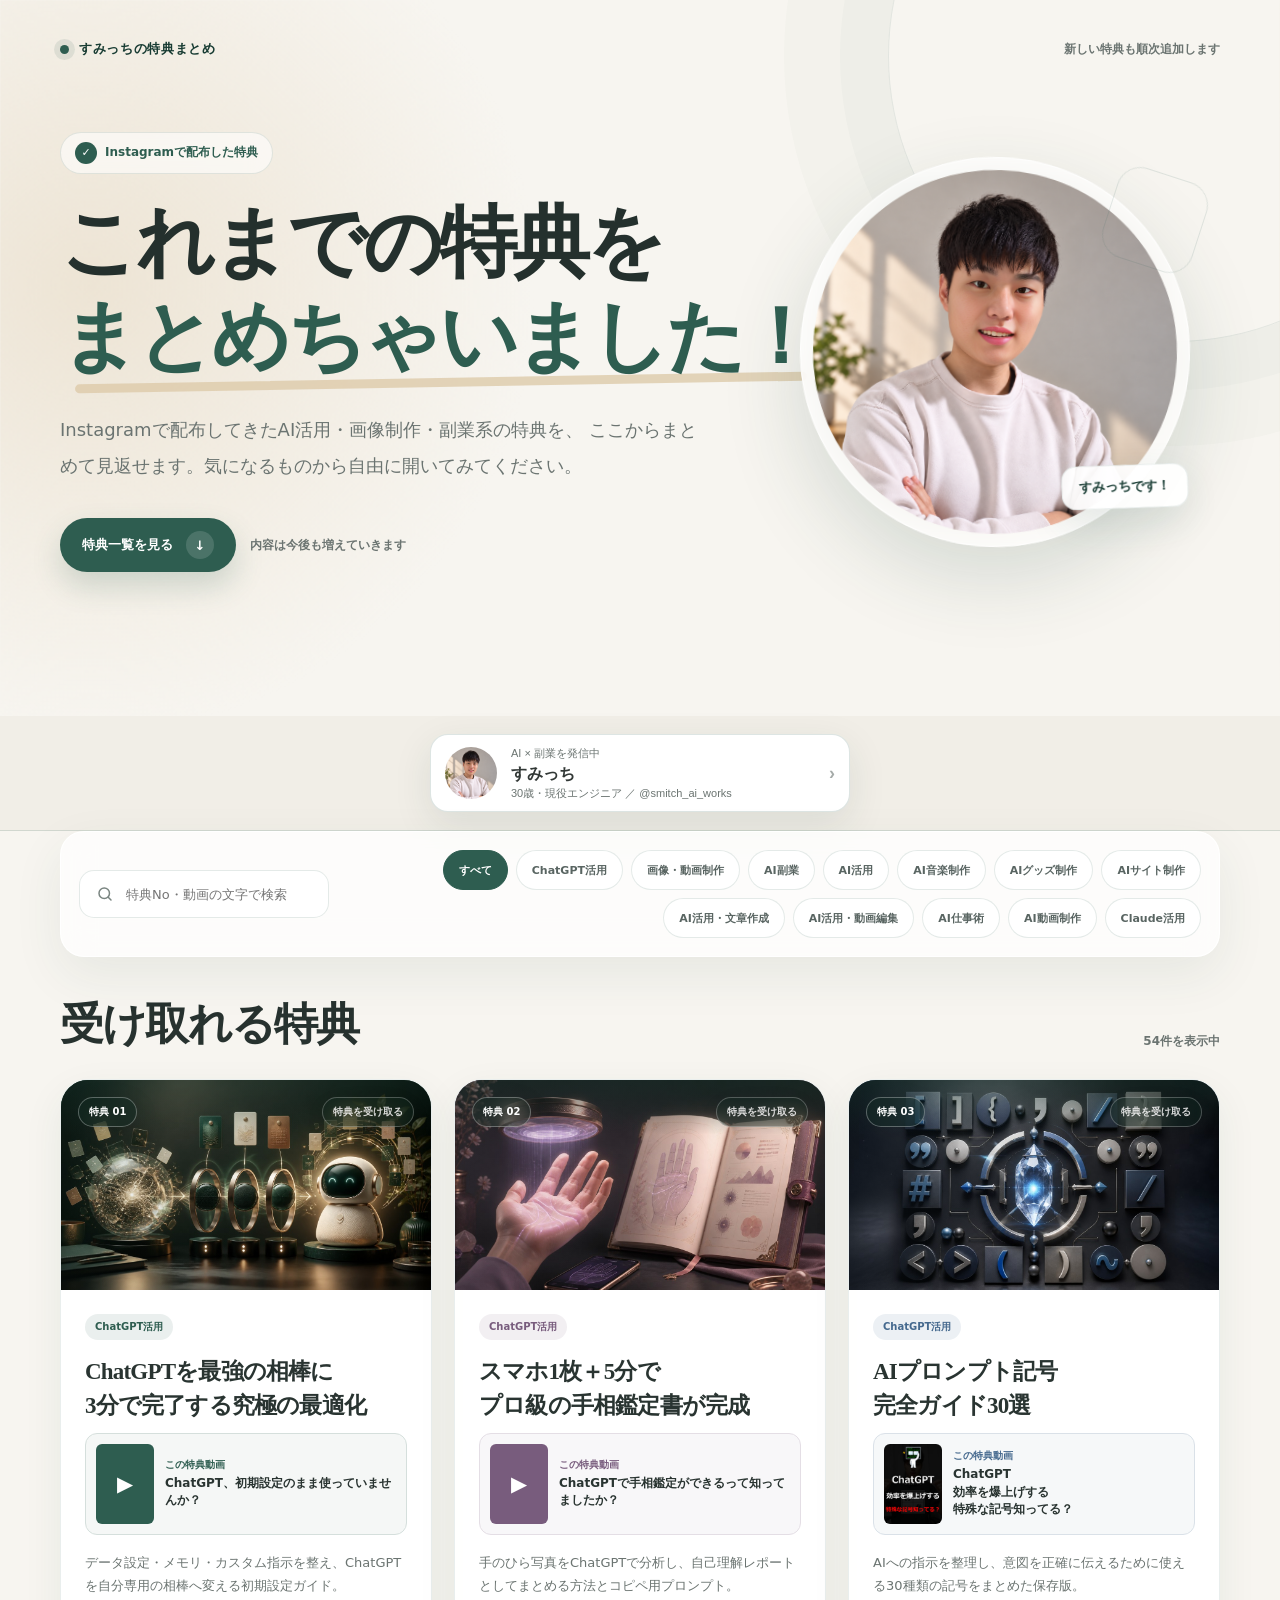
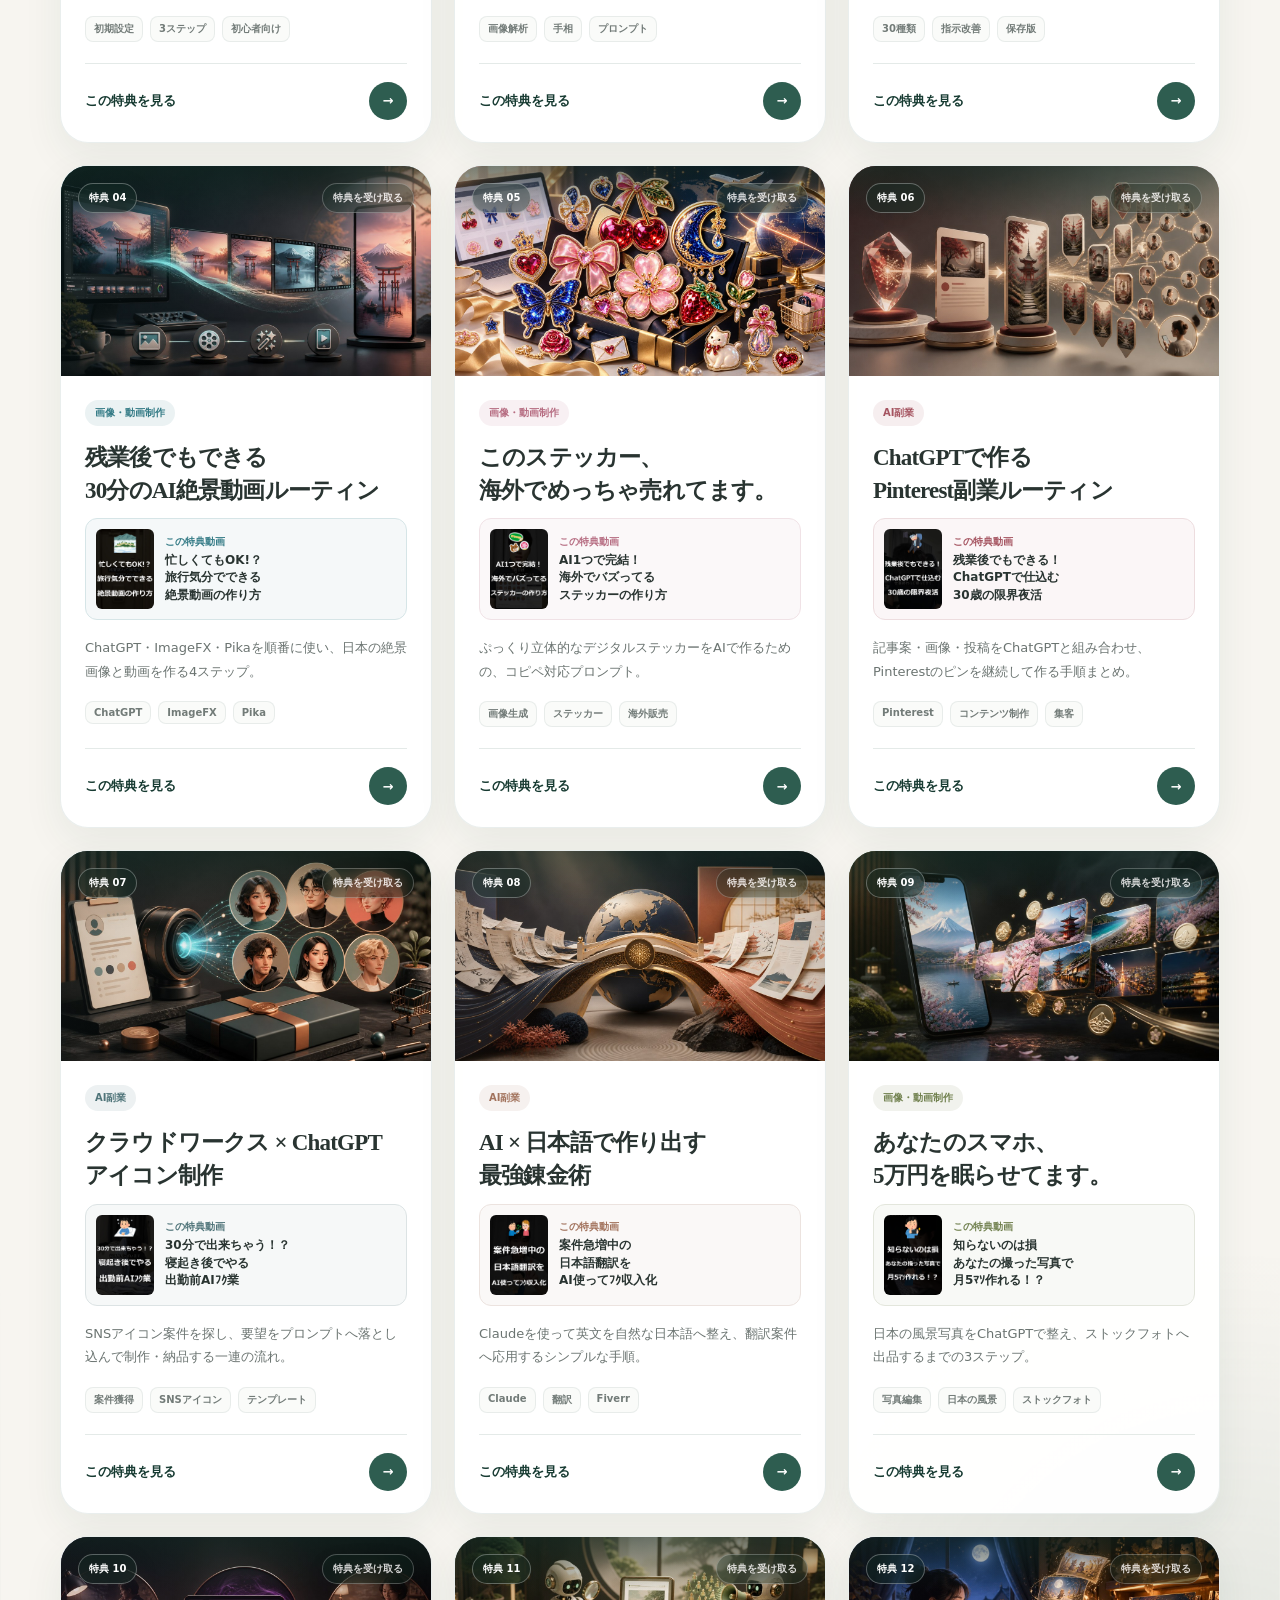
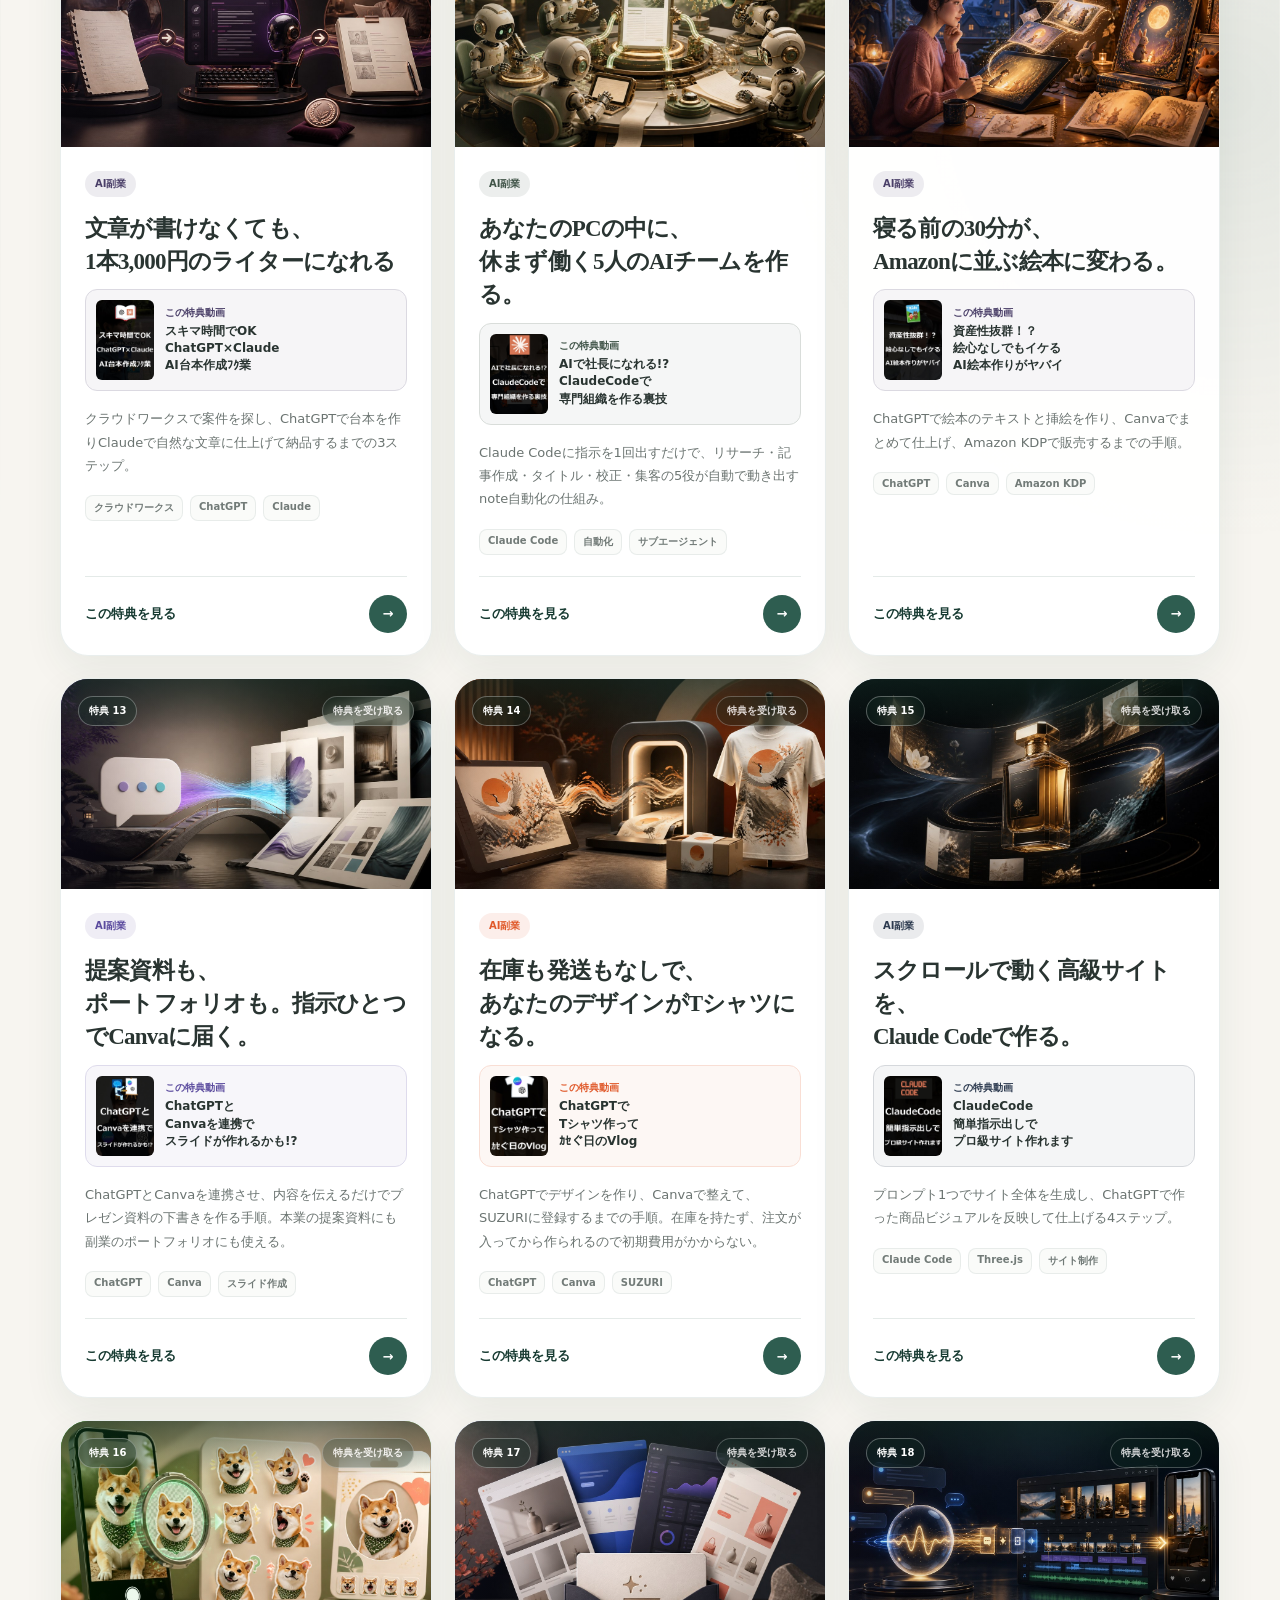
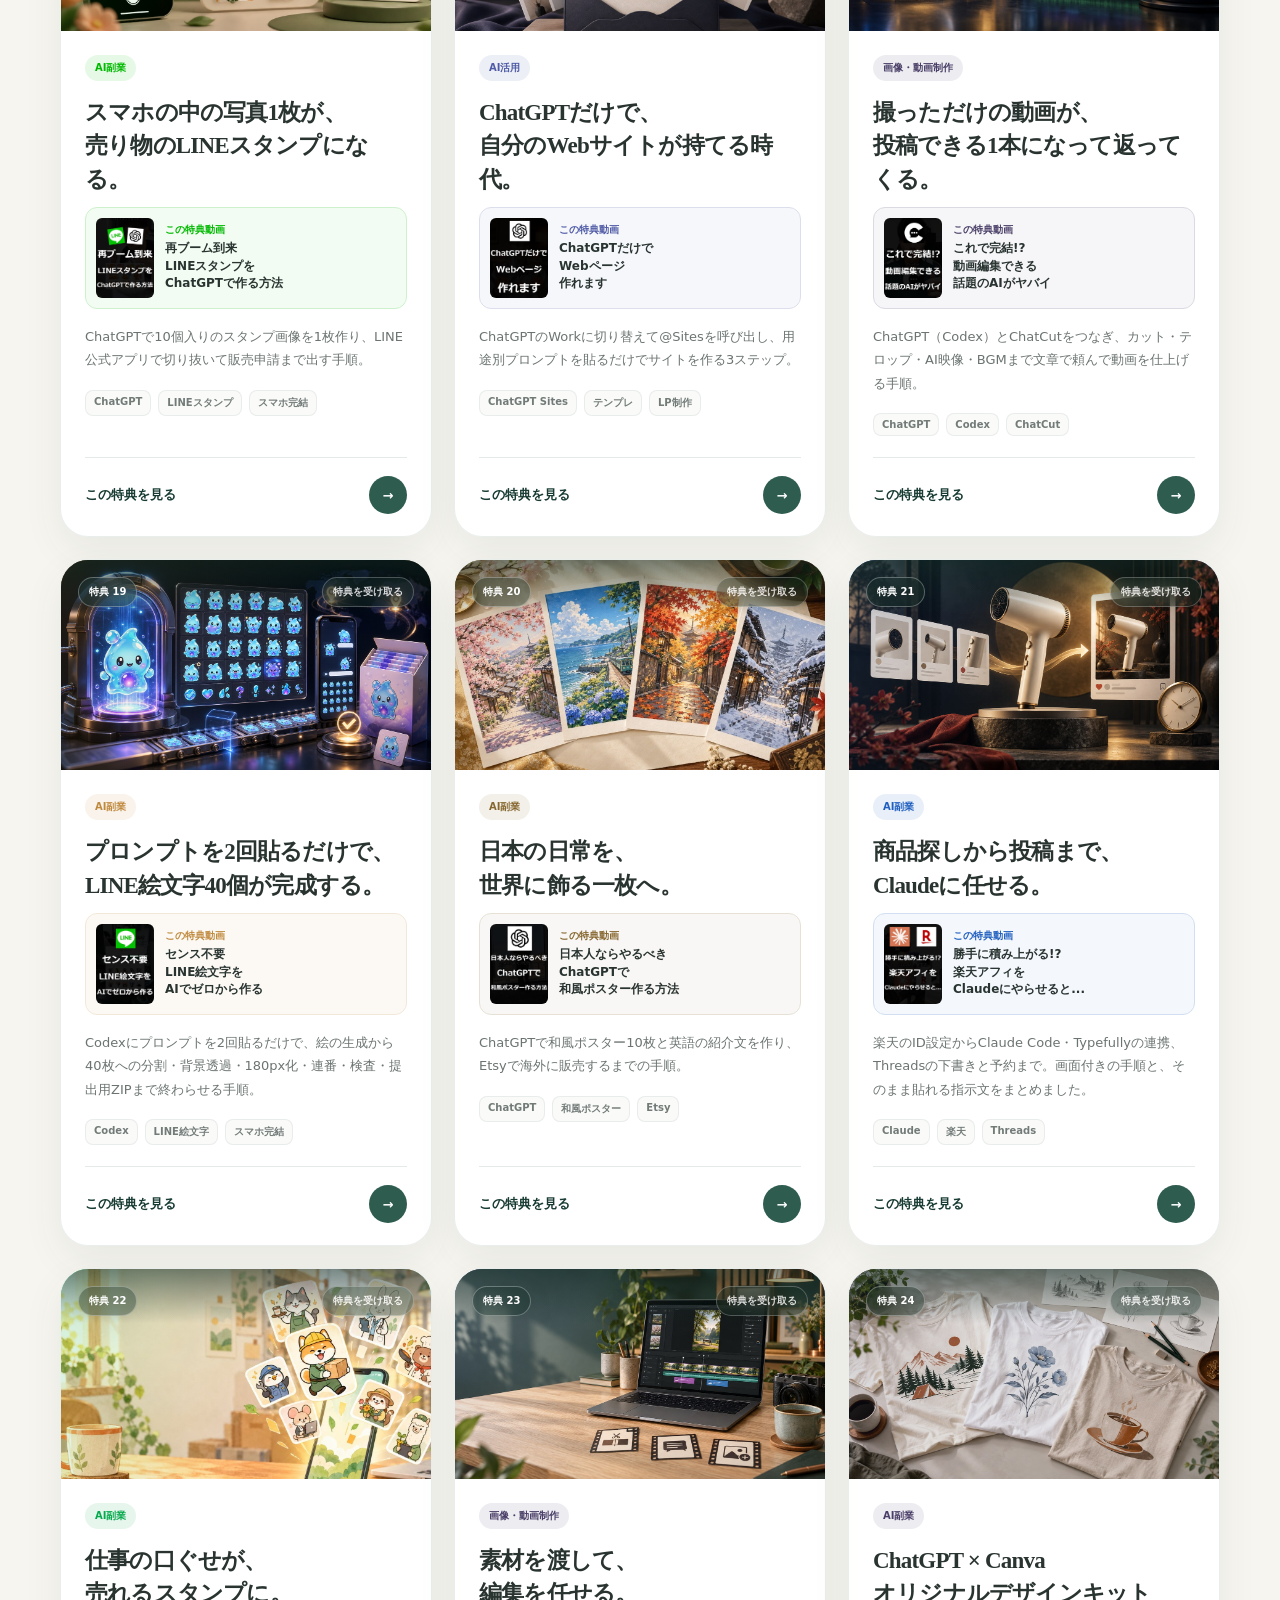
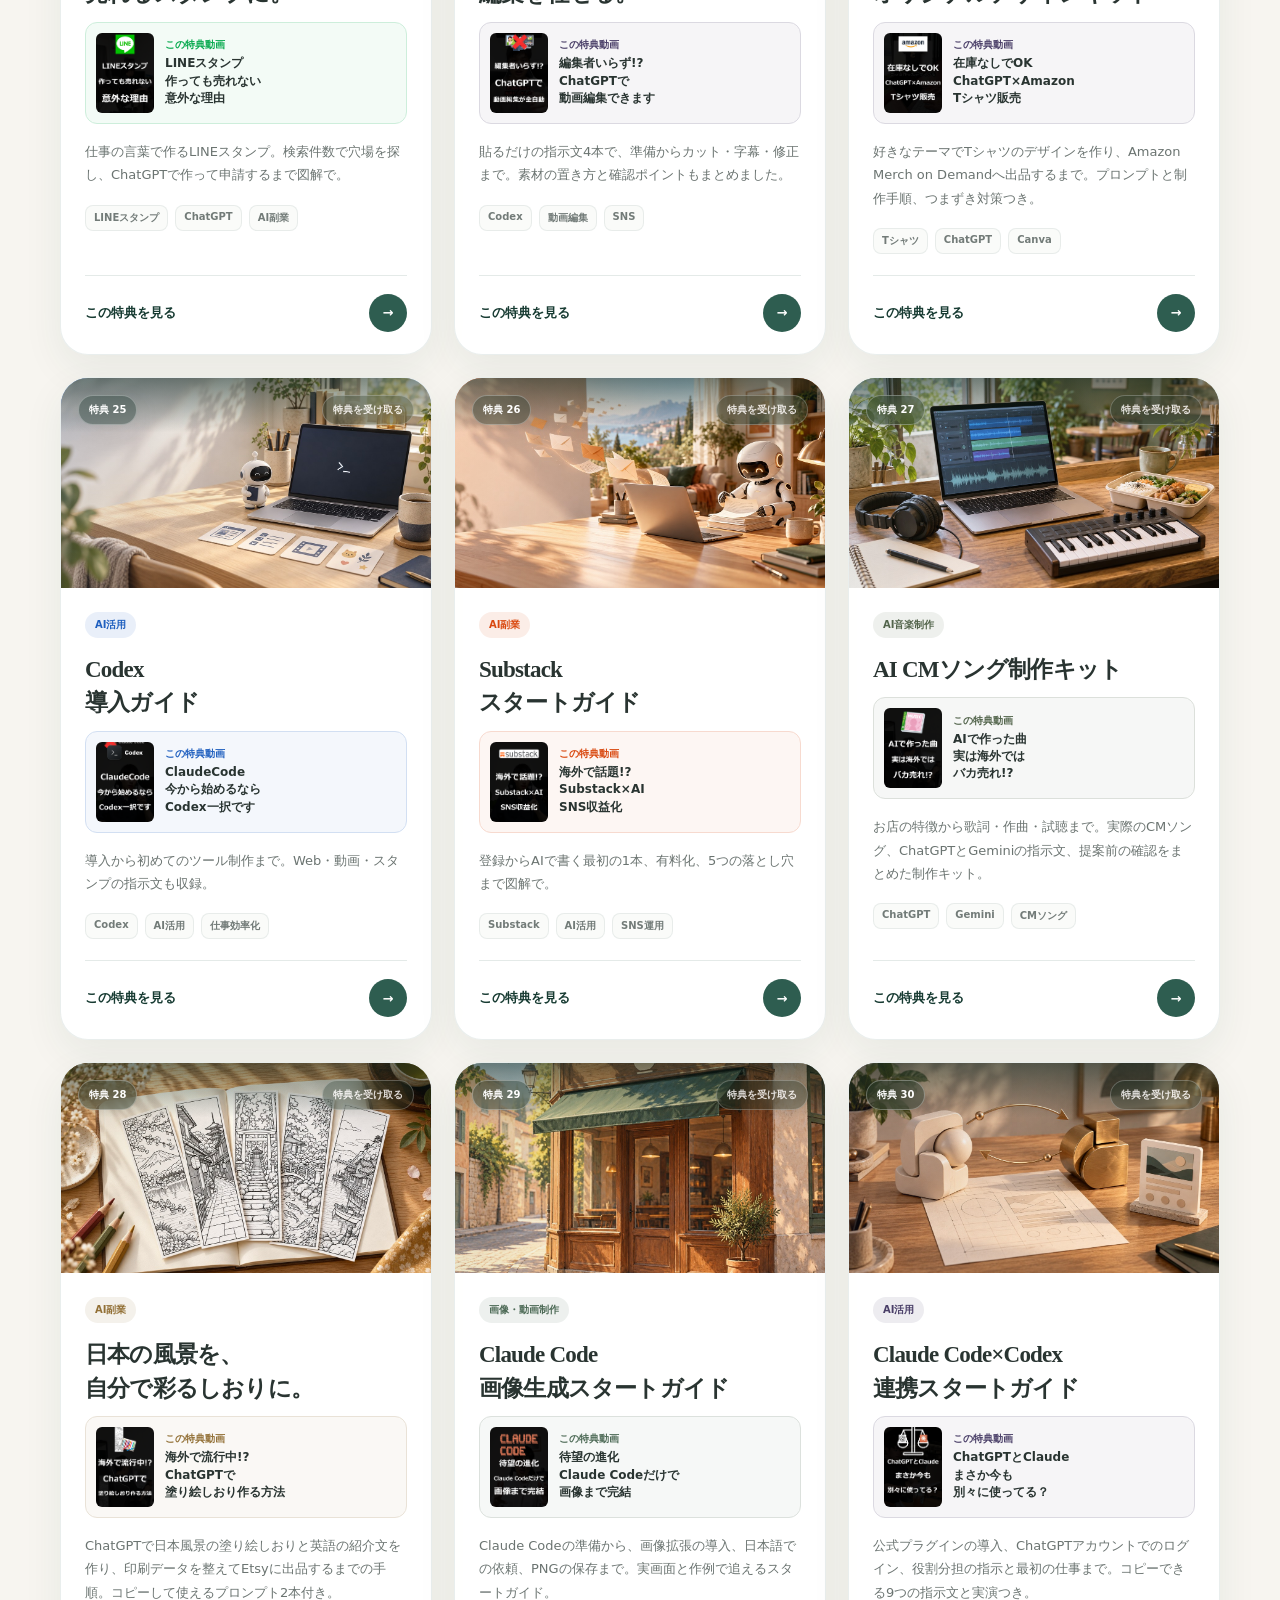
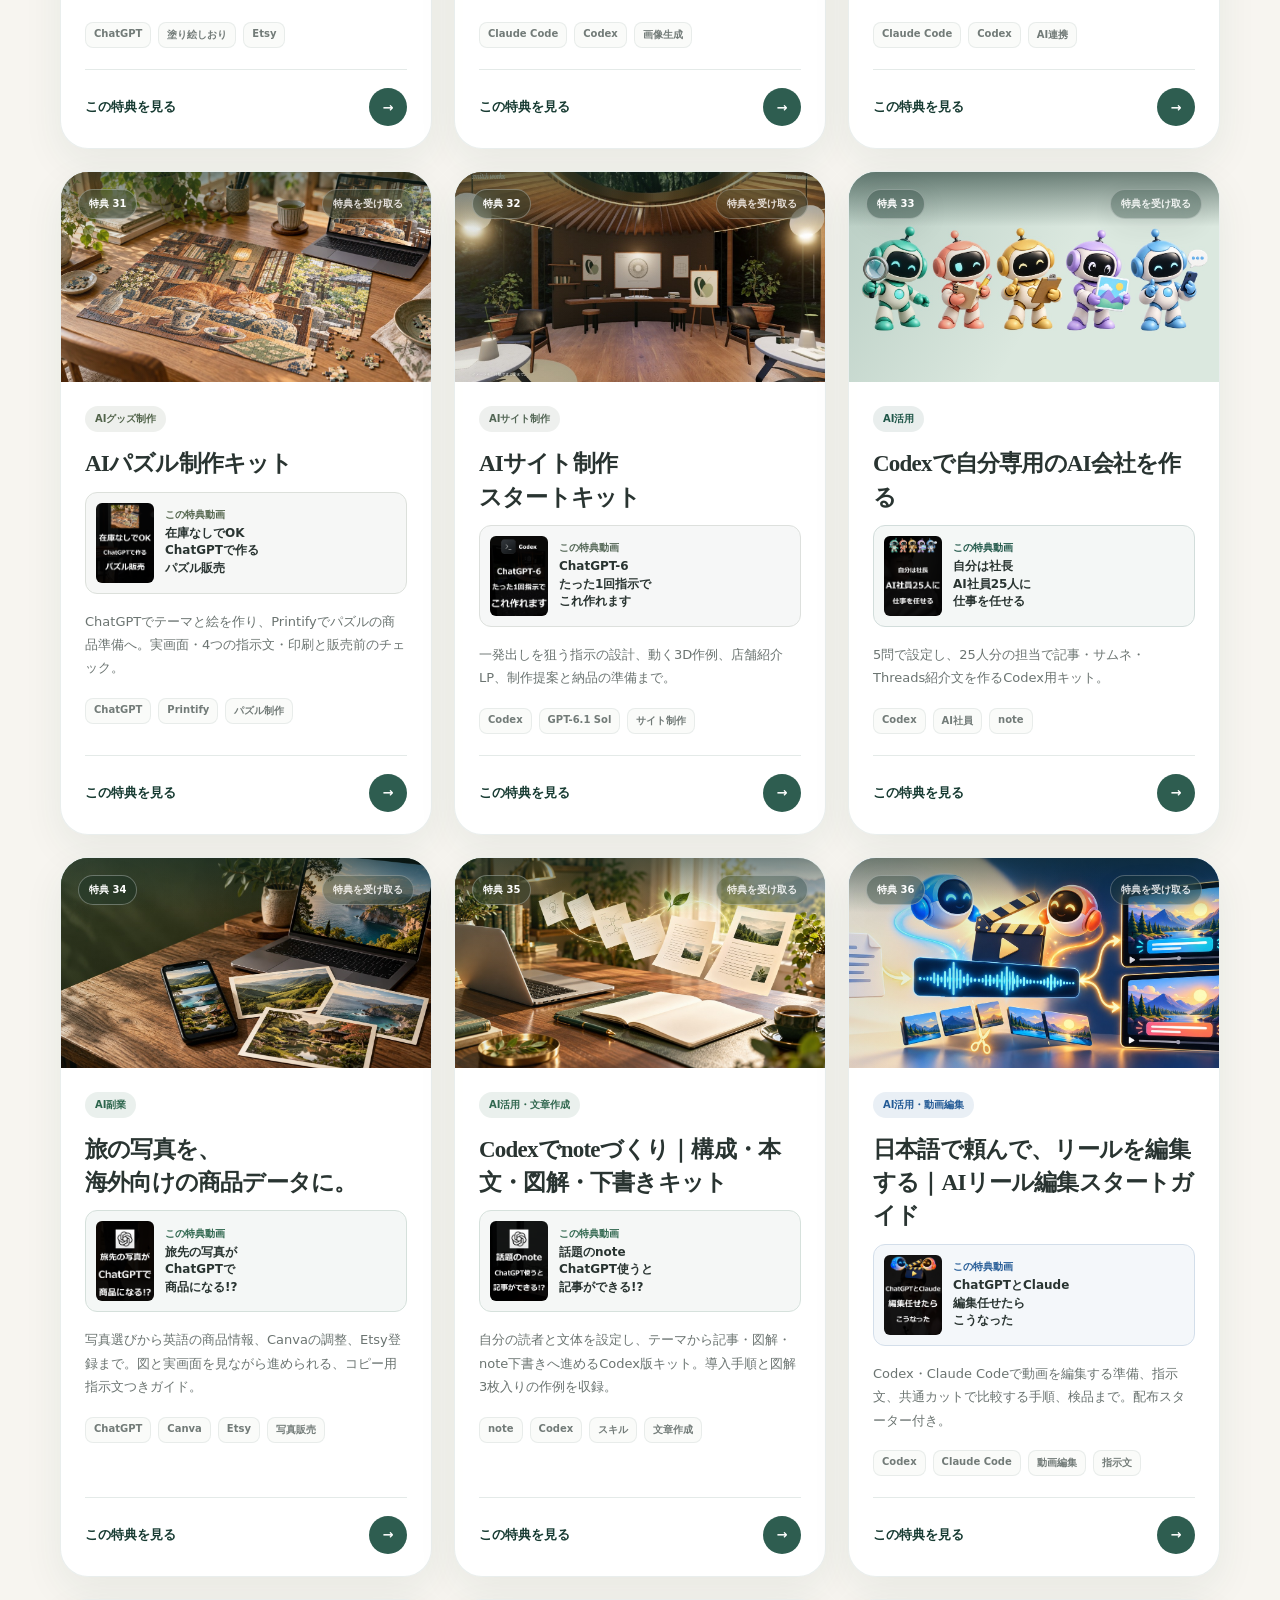
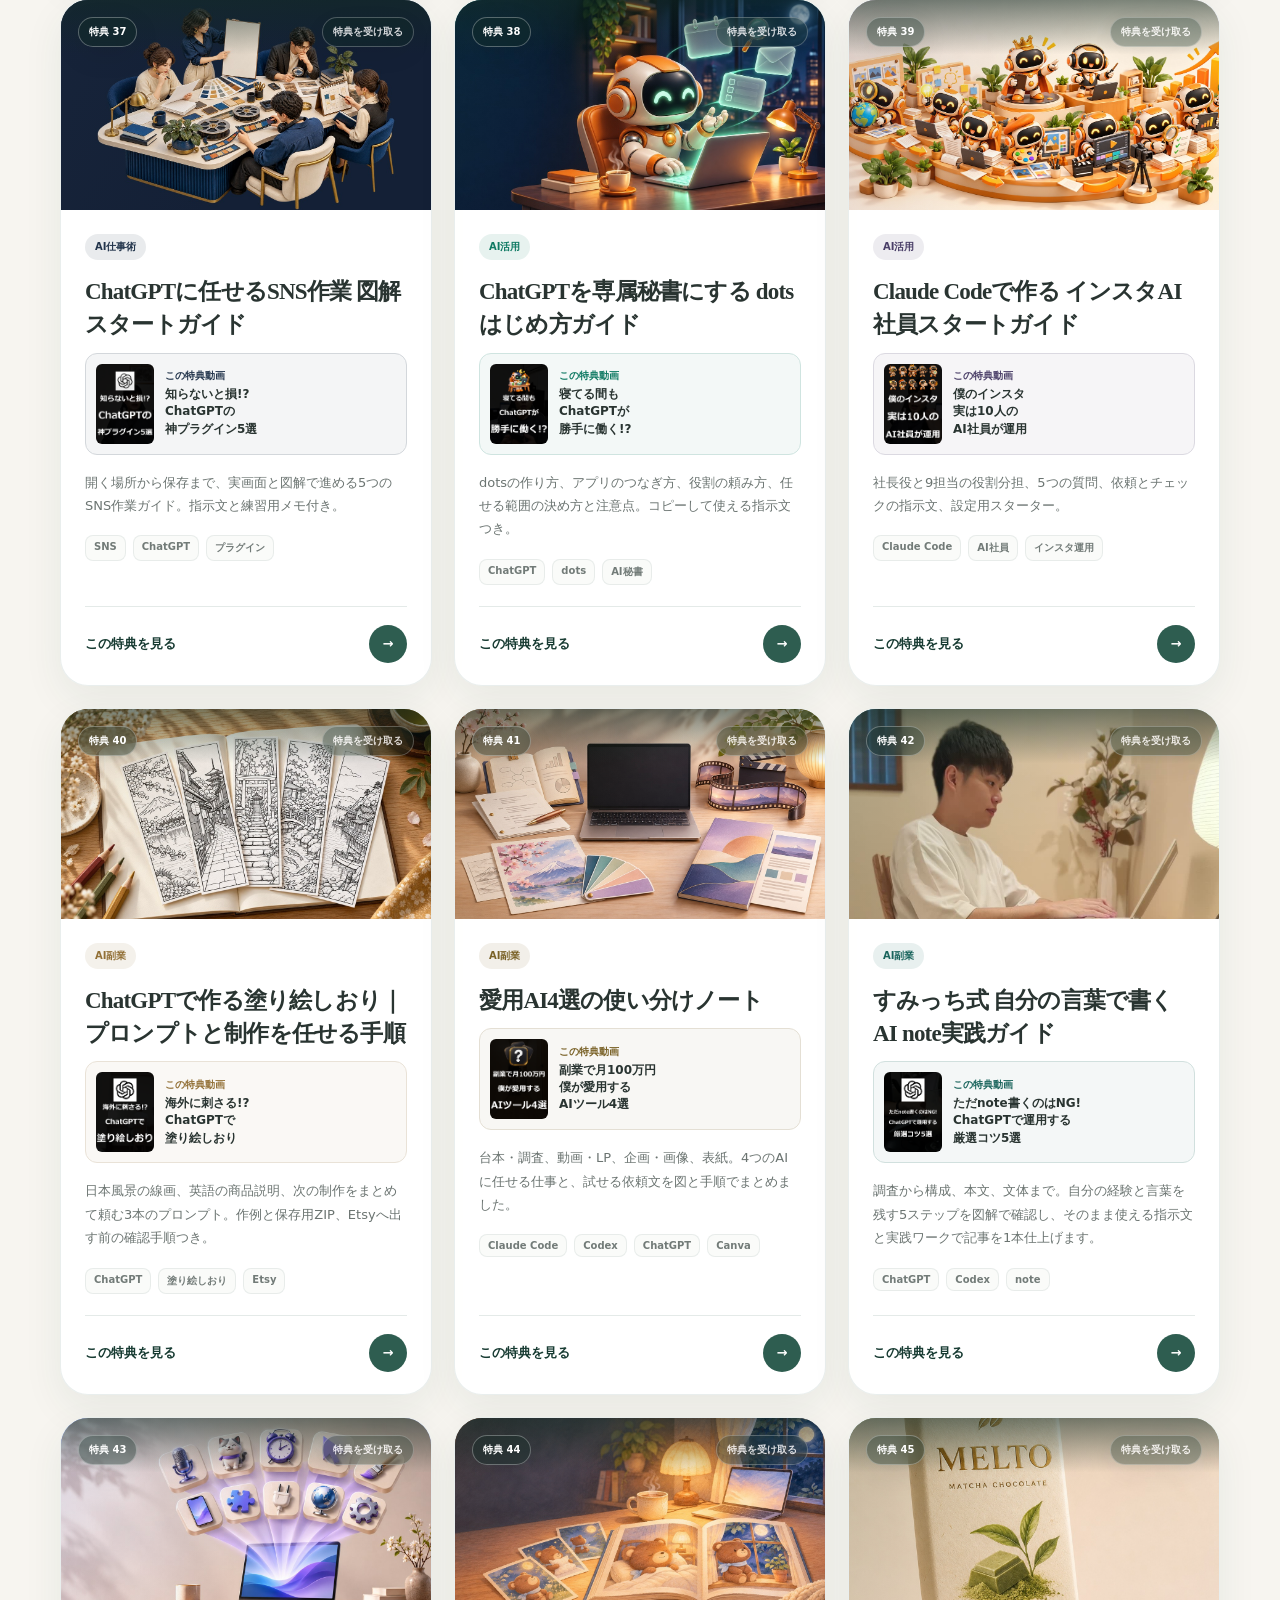
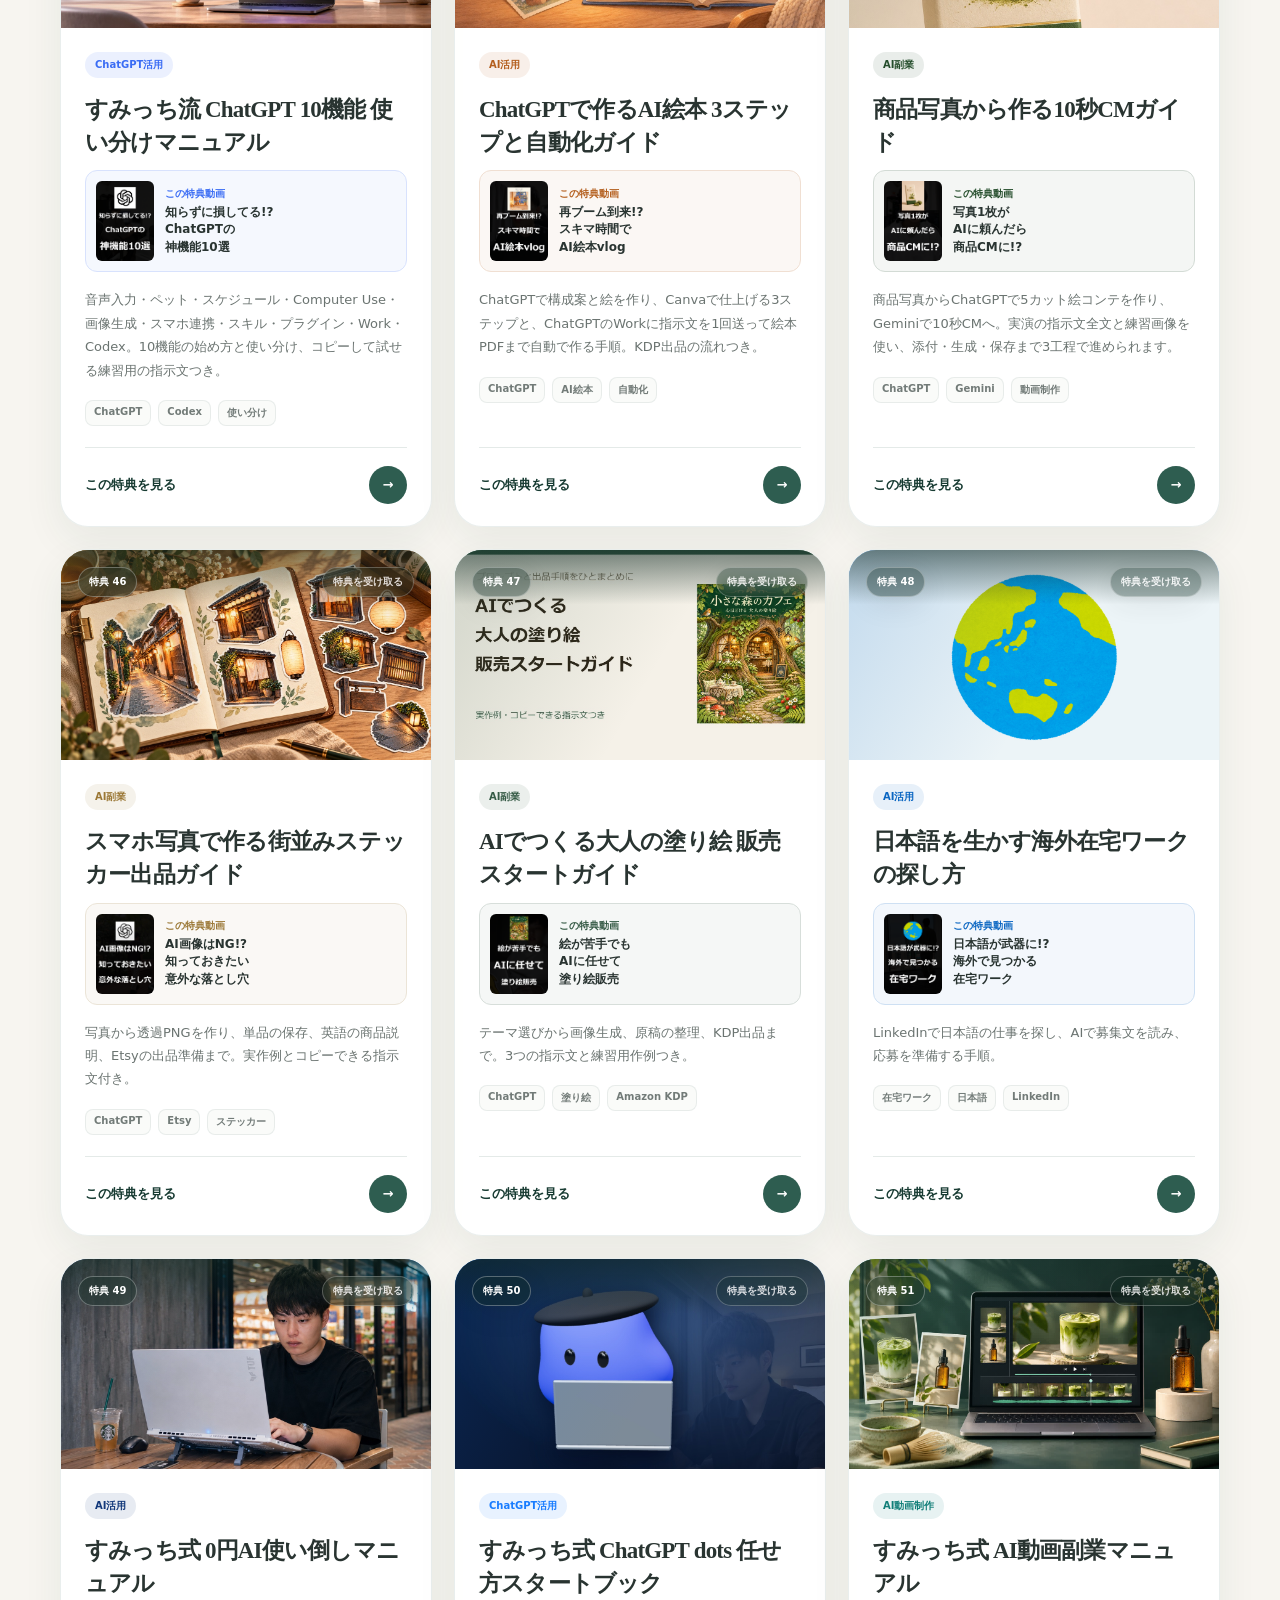
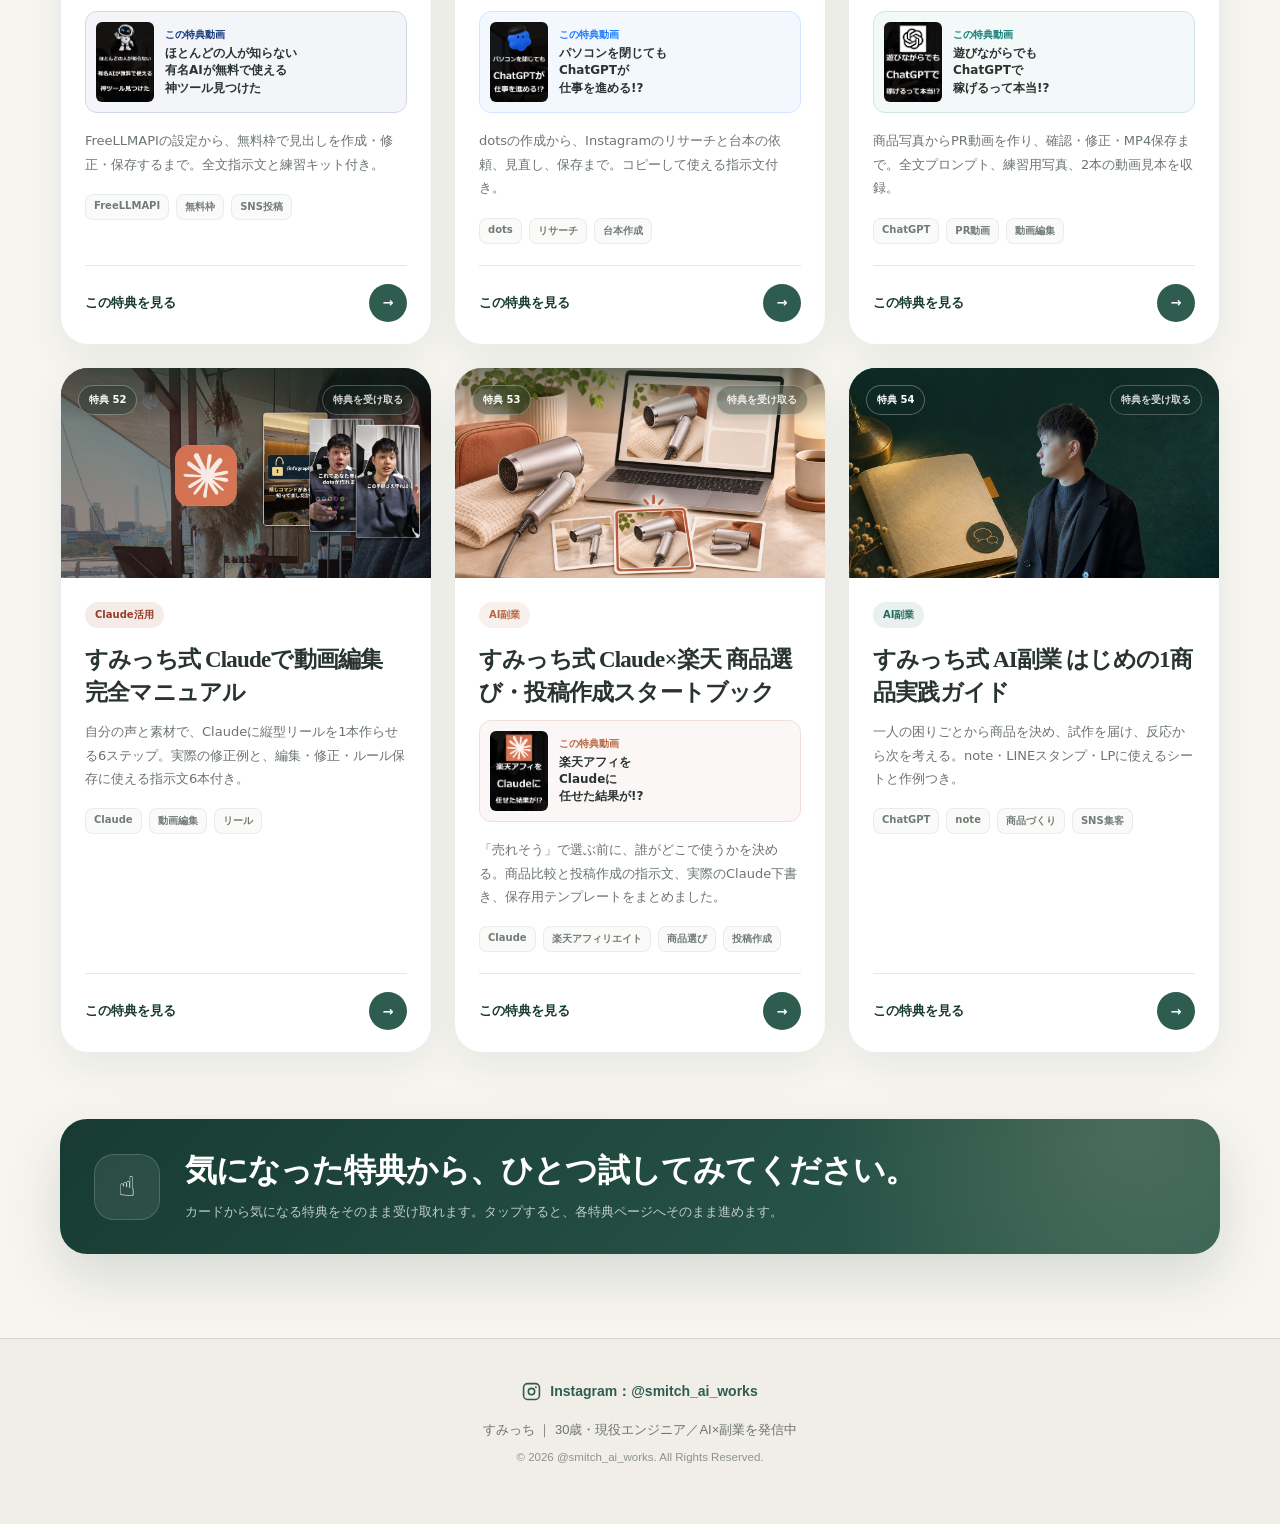
==== commit c75f0cb6: "今すぐ公開 すみっち式 AI副業 はじめの1商品実践ガイド（特典54）（#33）" ====
--- a/index.html
+++ b/index.html
@@ -1131,7 +1131,7 @@
         .map((item, index) => ({ ...item, number: String(index + 1).padStart(2, "0") }));
     }
 
-const bonuses = revealDue([{"number": "01", "category": "ChatGPT活用", "title": "ChatGPTを最強の相棒に<br>3分で完了する究極の最適化", "plainTitle": "ChatGPTを最強の相棒に 3分で完了する究極の最適化", "description": "データ設定・メモリ・カスタム指示を整え、ChatGPTを自分専用の相棒へ変える初期設定ガイド。", "sourceVideo": "ChatGPT、初期設定のまま使っていませんか？", "sourceThumbnail": "", "tags": ["初期設定", "3ステップ", "初心者向け"], "url": "https://smitch-ai-works.github.io/no2-chatgpt-first-setting-info/", "image": "assets/preview-ai-v1/no2.jpg", "accent": "#2E5D50"}, {"number": "02", "category": "ChatGPT活用", "title": "スマホ1枚＋5分で<br>プロ級の手相鑑定書が完成", "plainTitle": "スマホ1枚＋5分で プロ級の手相鑑定書が完成", "description": "手のひら写真をChatGPTで分析し、自己理解レポートとしてまとめる方法とコピペ用プロンプト。", "sourceVideo": "ChatGPTで手相鑑定ができるって知ってましたか？", "sourceThumbnail": "", "tags": ["画像解析", "手相", "プロンプト"], "url": "https://smitch-ai-works.github.io/no3-chatgpt-palm-reading/", "image": "assets/preview-ai-v1/no3.jpg", "accent": "#785C7D"}, {"number": "03", "category": "ChatGPT活用", "title": "AIプロンプト記号<br>完全ガイド30選", "plainTitle": "AIプロンプト記号 完全ガイド30選", "description": "AIへの指示を整理し、意図を正確に伝えるために使える30種類の記号をまとめた保存版。", "sourceVideo": "ChatGPT\n効率を爆上げする\n特殊な記号知ってる？", "sourceThumbnail": "assets/video-thumbs/no4.jpg", "tags": ["30種類", "指示改善", "保存版"], "url": "https://smitch-ai-works.github.io/no4-ai-keywords/", "image": "assets/preview-ai-v1/no4.jpg", "accent": "#45698E"}, {"number": "04", "category": "画像・動画制作", "title": "残業後でもできる<br>30分のAI絶景動画ルーティン", "plainTitle": "残業後でもできる 30分のAI絶景動画ルーティン", "description": "ChatGPT・ImageFX・Pikaを順番に使い、日本の絶景画像と動画を作る4ステップ。", "sourceVideo": "忙しくてもOK!？\n旅行気分でできる\n絶景動画の作り方", "sourceThumbnail": "assets/video-thumbs/no5.jpg", "tags": ["ChatGPT", "ImageFX", "Pika"], "url": "https://smitch-ai-works.github.io/no5-ai-movie-creater/", "image": "assets/preview-ai-v1/no5.jpg", "accent": "#347B86"}, {"number": "05", "category": "画像・動画制作", "title": "このステッカー、<br>海外でめっちゃ売れてます。", "plainTitle": "このステッカー、 海外でめっちゃ売れてます。", "description": "ぷっくり立体的なデジタルステッカーをAIで作るための、コピペ対応プロンプト。", "sourceVideo": "AI1つで完結！\n海外でバズってる\nステッカーの作り方", "sourceThumbnail": "assets/video-thumbs/no6.jpg", "tags": ["画像生成", "ステッカー", "海外販売"], "url": "https://smitch-ai-works.github.io/no6-ai-sticker/", "image": "assets/preview-ai-v1/no6.jpg", "accent": "#B66D82"}, {"number": "06", "category": "AI副業", "title": "ChatGPTで作る<br>Pinterest副業ルーティン", "plainTitle": "ChatGPTで作る Pinterest副業ルーティン", "description": "記事案・画像・投稿をChatGPTと組み合わせ、Pinterestのピンを継続して作る手順まとめ。", "sourceVideo": "残業後でもできる！\nChatGPTで仕込む\n30歳の限界夜活", "sourceThumbnail": "assets/video-thumbs/no8.jpg", "tags": ["Pinterest", "コンテンツ制作", "集客"], "url": "https://smitch-ai-works.github.io/no8-chatgpt-pintarest/", "image": "assets/preview-ai-v1/no8.jpg", "accent": "#A55460"}, {"number": "07", "category": "AI副業", "title": "クラウドワークス × ChatGPT<br>アイコン制作", "plainTitle": "クラウドワークス × ChatGPT アイコン制作", "description": "SNSアイコン案件を探し、要望をプロンプトへ落とし込んで制作・納品する一連の流れ。", "sourceVideo": "30分で出来ちゃう！？\n寝起き後でやる\n出勤前AIﾌｸ業", "sourceThumbnail": "assets/video-thumbs/no9.jpg", "tags": ["案件獲得", "SNSアイコン", "テンプレート"], "url": "https://smitch-ai-works.github.io/no9-chatgpt-icon-works/", "image": "assets/preview-ai-v1/no9.jpg", "accent": "#4F7479"}, {"number": "08", "category": "AI副業", "title": "AI × 日本語で作り出す<br>最強錬金術", "plainTitle": "AI × 日本語で作り出す 最強錬金術", "description": "Claudeを使って英文を自然な日本語へ整え、翻訳案件へ応用するシンプルな手順。", "sourceVideo": "案件急増中の\n日本語翻訳を\nAI使ってﾌｸ収入化", "sourceThumbnail": "assets/video-thumbs/no10.jpg", "tags": ["Claude", "翻訳", "Fiverr"], "url": "https://smitch-ai-works.github.io/no10-claude-translation/", "image": "assets/preview-ai-v1/no10.jpg", "accent": "#A2735D"}, {"number": "09", "category": "画像・動画制作", "title": "あなたのスマホ、<br>5万円を眠らせてます。", "plainTitle": "あなたのスマホ、 5万円を眠らせてます。", "description": "日本の風景写真をChatGPTで整え、ストックフォトへ出品するまでの3ステップ。", "sourceVideo": "知らないのは損\nあなたの撮った写真で\n月5ﾏｿ作れる！？", "sourceThumbnail": "assets/video-thumbs/no14-126.png", "tags": ["写真編集", "日本の風景", "ストックフォト"], "url": "https://smitch-ai-works.github.io/no14-chatgpt-picture-japan/", "image": "assets/preview-ai-v1/no14.jpg", "accent": "#71814F"}, {"number": "10", "category": "AI副業", "title": "文章が書けなくても、<br>1本3,000円のライターになれる", "plainTitle": "文章が書けなくても、 1本3,000円のライターになれる", "description": "クラウドワークスで案件を探し、ChatGPTで台本を作りClaudeで自然な文章に仕上げて納品するまでの3ステップ。", "sourceVideo": "スキマ時間でOK\nChatGPT×Claude\nAI台本作成ﾌｸ業", "sourceThumbnail": "assets/video-thumbs/no17.jpg", "tags": ["クラウドワークス", "ChatGPT", "Claude"], "url": "https://smitch-ai-works.github.io/no17-ai-script-crowdworks/", "image": "assets/preview-ai-v1/no17.jpg", "accent": "#4A3F68"}, {"number": "11", "category": "AI副業", "title": "あなたのPCの中に、<br>休まず働く5人のAIチームを作る。", "plainTitle": "あなたのPCの中に、 休まず働く5人のAIチームを作る。", "description": "Claude Codeに指示を1回出すだけで、リサーチ・記事作成・タイトル・校正・集客の5役が自動で動き出すnote自動化の仕組み。", "sourceVideo": "AIで社長になれる!?\nClaudeCodeで\n専門組織を作る裏技", "sourceThumbnail": "assets/video-thumbs/no20.jpg", "tags": ["Claude Code", "自動化", "サブエージェント"], "url": "https://smitch-ai-works.github.io/no20-claude-code-ai-note-organization/", "image": "assets/preview-ai-v1/no20.jpg", "accent": "#3F5347"}, {"number": "12", "category": "AI副業", "title": "寝る前の30分が、<br>Amazonに並ぶ絵本に変わる。", "plainTitle": "寝る前の30分が、 Amazonに並ぶ絵本に変わる。", "description": "ChatGPTで絵本のテキストと挿絵を作り、Canvaでまとめて仕上げ、Amazon KDPで販売するまでの手順。", "sourceVideo": "資産性抜群！？\n絵心なしでもイケる\nAI絵本作りがヤバイ", "sourceThumbnail": "assets/video-thumbs/no18.jpg", "tags": ["ChatGPT", "Canva", "Amazon KDP"], "url": "https://smitch-ai-works.github.io/no18-ai-ehon-kdp/", "image": "assets/preview-ai-v1/no18.jpg", "accent": "#4A3F68"}, {"number": "13", "category": "AI副業", "title": "提案資料も、<br>ポートフォリオも。指示ひとつでCanvaに届く。", "plainTitle": "提案資料も、 ポートフォリオも。指示ひとつでCanvaに届く。", "description": "ChatGPTとCanvaを連携させ、内容を伝えるだけでプレゼン資料の下書きを作る手順。本業の提案資料にも副業のポートフォリオにも使える。", "sourceVideo": "ChatGPTと\nCanvaを連携で\nスライドが作れるかも!?", "sourceThumbnail": "assets/video-thumbs/no21.jpg", "tags": ["ChatGPT", "Canva", "スライド作成"], "url": "https://smitch-ai-works.github.io/no21-chatgpt-canva-slide/", "image": "assets/preview-ai-v1/no21.jpg", "accent": "#5B4B9E"}, {"number": "14", "category": "AI副業", "title": "在庫も発送もなしで、<br>あなたのデザインがTシャツになる。", "plainTitle": "在庫も発送もなしで、 あなたのデザインがTシャツになる。", "description": "ChatGPTでデザインを作り、Canvaで整えて、SUZURIに登録するまでの手順。在庫を持たず、注文が入ってから作られるので初期費用がかからない。", "sourceVideo": "ChatGPTで\nTシャツ作って\nｶｾぐ日のVlog", "sourceThumbnail": "assets/video-thumbs/no26.jpg", "tags": ["ChatGPT", "Canva", "SUZURI"], "url": "https://smitch-ai-works.github.io/no26-chatgpt-tshirt-suzuri/", "image": "assets/preview-ai-v1/no26.jpg", "accent": "#E0592A"}, {"number": "15", "category": "AI副業", "title": "スクロールで動く高級サイトを、<br>Claude Codeで作る。", "plainTitle": "スクロールで動く高級サイトを、 Claude Codeで作る。", "description": "プロンプト1つでサイト全体を生成し、ChatGPTで作った商品ビジュアルを反映して仕上げる4ステップ。", "sourceVideo": "ClaudeCode\n簡単指示出しで\nプロ級サイト作れます", "sourceThumbnail": "assets/video-thumbs/no24.jpg", "tags": ["Claude Code", "Three.js", "サイト制作"], "url": "https://smitch-ai-works.github.io/no24-claude-code-luxury-site/", "image": "assets/preview-ai-v1/no24.jpg", "accent": "#2C3A4F"}, {"number": "16", "category": "AI副業", "title": "スマホの中の写真1枚が、<br>売り物のLINEスタンプになる。", "plainTitle": "スマホの中の写真1枚が、 売り物のLINEスタンプになる。", "description": "ChatGPTで10個入りのスタンプ画像を1枚作り、LINE公式アプリで切り抜いて販売申請まで出す手順。", "sourceVideo": "再ブーム到来\nLINEスタンプを\nChatGPTで作る方法", "sourceThumbnail": "assets/video-thumbs/no27.jpg", "tags": ["ChatGPT", "LINEスタンプ", "スマホ完結"], "url": "https://smitch-ai-works.github.io/no27-chatgpt-line-sticker/", "image": "assets/preview-ai-v1/no27.jpg", "accent": "#00B900"}, {"number": "17", "category": "AI活用", "title": "ChatGPTだけで、<br>自分のWebサイトが持てる時代。", "plainTitle": "ChatGPTだけで、 自分のWebサイトが持てる時代。", "description": "ChatGPTのWorkに切り替えて@Sitesを呼び出し、用途別プロンプトを貼るだけでサイトを作る3ステップ。", "sourceVideo": "ChatGPTだけで\nWebページ\n作れます", "sourceThumbnail": "assets/video-thumbs/no25.jpg", "tags": ["ChatGPT Sites", "テンプレ", "LP制作"], "url": "https://smitch-ai-works.github.io/no25-chatgpt-sites-templates/", "image": "assets/preview-ai-v1/no25.jpg", "accent": "#4F5BA6"}, {"number": "18", "category": "画像・動画制作", "title": "撮っただけの動画が、<br>投稿できる1本になって返ってくる。", "plainTitle": "撮っただけの動画が、 投稿できる1本になって返ってくる。", "description": "ChatGPT（Codex）とChatCutをつなぎ、カット・テロップ・AI映像・BGMまで文章で頼んで動画を仕上げる手順。", "sourceVideo": "これで完結!?\n動画編集できる\n話題のAIがヤバイ", "sourceThumbnail": "assets/video-thumbs/no29.jpg", "tags": ["ChatGPT", "Codex", "ChatCut"], "url": "https://smitch-ai-works.github.io/no29-chatgpt-codex-chatcut/", "image": "assets/preview-ai-v1/no29.jpg", "accent": "#4A3F68"}, {"number": "19", "category": "AI副業", "title": "プロンプトを2回貼るだけで、<br>LINE絵文字40個が完成する。", "plainTitle": "プロンプトを2回貼るだけで、 LINE絵文字40個が完成する。", "description": "Codexにプロンプトを2回貼るだけで、絵の生成から40枚への分割・背景透過・180px化・連番・検査・提出用ZIPまで終わらせる手順。", "sourceVideo": "センス不要\nLINE絵文字を\nAIでゼロから作る", "sourceThumbnail": "assets/video-thumbs/no28.jpg", "tags": ["Codex", "LINE絵文字", "スマホ完結"], "url": "https://smitch-ai-works.github.io/no28-chatgpt-codex-line-emoji/", "image": "assets/preview-ai-v1/no28.jpg", "accent": "#C08A3E"}, {"number": "20", "category": "AI副業", "title": "日本の日常を、<br>世界に飾る一枚へ。", "plainTitle": "日本の日常を、 世界に飾る一枚へ。", "description": "ChatGPTで和風ポスター10枚と英語の紹介文を作り、Etsyで海外に販売するまでの手順。", "sourceVideo": "日本人ならやるべき\nChatGPTで\n和風ポスター作る方法", "sourceThumbnail": "assets/video-thumbs/no31.jpg", "tags": ["ChatGPT", "和風ポスター", "Etsy"], "url": "https://smitch-ai-works.github.io/no31-japanese-posters/", "image": "assets/preview-ai-v1/no31.jpg", "accent": "#86672F"}, {"number": "21", "category": "AI副業", "title": "商品探しから投稿まで、<br>Claudeに任せる。", "plainTitle": "商品探しから投稿まで、 Claudeに任せる。", "description": "楽天のID設定からClaude Code・Typefullyの連携、Threadsの下書きと予約まで。画面付きの手順と、そのまま貼れる指示文をまとめました。", "sourceVideo": "勝手に積み上がる!?\n楽天アフィを\nClaudeにやらせると...", "sourceThumbnail": "assets/video-thumbs/no30.jpg", "tags": ["Claude", "楽天", "Threads"], "url": "https://smitch-ai-works.github.io/no30-claude-rakuten-threads/", "image": "assets/preview-ai-v1/no30.jpg", "accent": "#1F5FBF"}, {"number": "22", "category": "AI副業", "title": "仕事の口ぐせが、<br>売れるスタンプに。", "plainTitle": "仕事の口ぐせが、 売れるスタンプに。", "description": "仕事の言葉で作るLINEスタンプ。検索件数で穴場を探し、ChatGPTで作って申請するまで図解で。", "sourceVideo": "LINEスタンプ\n作っても売れない\n意外な理由", "sourceThumbnail": "assets/video-thumbs/no37.png", "tags": ["LINEスタンプ", "ChatGPT", "AI副業"], "url": "https://smitch-ai-works.github.io/no37-line-work-stickers/", "image": "assets/preview-ai-v1/no37.jpg", "accent": "#06A94D"}, {"number": "23", "category": "画像・動画制作", "title": "素材を渡して、<br>編集を任せる。", "plainTitle": "素材を渡して、 編集を任せる。", "description": "貼るだけの指示文4本で、準備からカット・字幕・修正まで。素材の置き方と確認ポイントもまとめました。", "sourceVideo": "編集者いらず!?\nChatGPTで\n動画編集できます", "sourceThumbnail": "assets/video-thumbs/no35.png", "tags": ["Codex", "動画編集", "SNS"], "url": "https://smitch-ai-works.github.io/no35-codex-video-editing/", "image": "assets/preview-ai-v1/no35.jpg", "accent": "#4A3F68"}, {"number": "24", "category": "AI副業", "title": "ChatGPT × Canva<br>オリジナルデザインキット", "plainTitle": "ChatGPT × Canva オリジナルデザインキット", "description": "好きなテーマでTシャツのデザインを作り、Amazon Merch on Demandへ出品するまで。プロンプトと制作手順、つまずき対策つき。", "sourceVideo": "在庫なしでOK\nChatGPT×Amazon\nTシャツ販売", "sourceThumbnail": "assets/video-thumbs/no33-511f61c6.jpg", "tags": ["Tシャツ", "ChatGPT", "Canva"], "url": "https://smitch-ai-works.github.io/no33-cat-tshirt/", "image": "assets/preview-ai-v1/no33.jpg", "accent": "#4A3F68"}, {"number": "25", "category": "AI活用", "title": "Codex<br>導入ガイド", "plainTitle": "Codex 導入ガイド", "description": "導入から初めてのツール制作まで。Web・動画・スタンプの指示文も収録。", "sourceVideo": "ClaudeCode\n今から始めるなら\nCodex一択です", "sourceThumbnail": "assets/video-thumbs/no34.png", "tags": ["Codex", "AI活用", "仕事効率化"], "url": "https://smitch-ai-works.github.io/no34-codex-starter/", "image": "assets/preview-ai-v1/no34.jpg", "accent": "#1F5FBF"}, {"number": "26", "category": "AI副業", "title": "Substack<br>スタートガイド", "plainTitle": "Substack スタートガイド", "description": "登録からAIで書く最初の1本、有料化、5つの落とし穴まで図解で。", "sourceVideo": "海外で話題!?\nSubstack×AI\nSNS収益化", "sourceThumbnail": "assets/video-thumbs/no36.png", "tags": ["Substack", "AI活用", "SNS運用"], "url": "https://smitch-ai-works.github.io/no36-substack-starter/", "image": "assets/preview-ai-v1/no36.jpg", "accent": "#D9480F"}, {"number": "27", "category": "AI音楽制作", "title": "AI CMソング制作キット", "plainTitle": "AI CMソング制作キット", "description": "お店の特徴から歌詞・作曲・試聴まで。実際のCMソング、ChatGPTとGeminiの指示文、提案前の確認をまとめた制作キット。", "sourceVideo": "AIで作った曲\n実は海外では\nバカ売れ!?", "sourceThumbnail": "assets/video-thumbs/no38.png", "tags": ["ChatGPT", "Gemini", "CMソング"], "url": "https://smitch-ai-works.github.io/no38-ai-cm-song/", "image": "assets/preview-ai-v1/no38.jpg", "accent": "#52644B"}, {"number": "28", "category": "AI副業", "title": "日本の風景を、<br>自分で彩るしおりに。", "plainTitle": "日本の風景を、 自分で彩るしおりに。", "description": "ChatGPTで日本風景の塗り絵しおりと英語の紹介文を作り、印刷データを整えてEtsyに出品するまでの手順。コピーして使えるプロンプト2本付き。", "sourceVideo": "海外で流行中!?\nChatGPTで\n塗り絵しおり作る方法", "sourceThumbnail": "assets/video-thumbs/no32.png", "tags": ["ChatGPT", "塗り絵しおり", "Etsy"], "url": "https://smitch-ai-works.github.io/no32-japanese-bookmarks/", "image": "assets/preview-ai-v1/no32.jpg", "accent": "#927036"}, {"number": "29", "category": "画像・動画制作", "title": "Claude Code<br>画像生成スタートガイド", "plainTitle": "Claude Code 画像生成スタートガイド", "description": "Claude Codeの準備から、画像拡張の導入、日本語での依頼、PNGの保存まで。実画面と作例で追えるスタートガイド。", "sourceVideo": "待望の進化\nClaude Codeだけで\n画像まで完結", "sourceThumbnail": "assets/video-thumbs/no42.png", "tags": ["Claude Code", "Codex", "画像生成"], "url": "https://smitch-ai-works.github.io/no42-claude-code-image/", "image": "assets/preview-ai-v1/no42.jpg", "accent": "#4E6B57"}, {"number": "30", "category": "AI活用", "title": "Claude Code×Codex<br>連携スタートガイド", "plainTitle": "Claude Code×Codex 連携スタートガイド", "description": "公式プラグインの導入、ChatGPTアカウントでのログイン、役割分担の指示と最初の仕事まで。コピーできる9つの指示文と実演つき。", "sourceVideo": "ChatGPTとClaude\nまさか今も\n別々に使ってる？", "sourceThumbnail": "assets/video-thumbs/no43.png", "tags": ["Claude Code", "Codex", "AI連携"], "url": "https://smitch-ai-works.github.io/no43-claude-code-codex/", "image": "assets/preview-ai-v1/no43.jpg", "accent": "#4A3F68"}, {"number": "31", "category": "AIグッズ制作", "title": "AIパズル制作キット", "plainTitle": "AIパズル制作キット", "description": "ChatGPTでテーマと絵を作り、Printifyでパズルの商品準備へ。実画面・4つの指示文・印刷と販売前のチェック。", "sourceVideo": "在庫なしでOK\nChatGPTで作る\nパズル販売", "sourceThumbnail": "assets/video-thumbs/no41.png", "tags": ["ChatGPT", "Printify", "パズル制作"], "url": "https://smitch-ai-works.github.io/no41-ai-puzzle/", "image": "assets/preview-ai-v1/no41.jpg", "accent": "#52644B"}, {"number": "32", "category": "AIサイト制作", "title": "AIサイト制作<br>スタートキット", "plainTitle": "AIサイト制作 スタートキット", "description": "一発出しを狙う指示の設計、動く3D作例、店舗紹介LP、制作提案と納品の準備まで。", "sourceVideo": "ChatGPT-6\nたった1回指示で\nこれ作れます", "sourceThumbnail": "assets/video-thumbs/no39.png", "tags": ["Codex", "GPT-6.1 Sol", "サイト制作"], "url": "https://smitch-ai-works.github.io/no39-ai-web-production/", "image": "assets/preview-ai-v1/no39.jpg", "accent": "#536655"}, {"number": "33", "category": "AI活用", "title": "Codexで自分専用のAI会社を作る", "plainTitle": "Codexで自分専用のAI会社を作る", "description": "5問で設定し、25人分の担当で記事・サムネ・Threads紹介文を作るCodex用キット。", "sourceVideo": "自分は社長\nAI社員25人に\n仕事を任せる", "sourceThumbnail": "assets/video-thumbs/no173.png", "tags": ["Codex", "AI社員", "note"], "url": "https://smitch-ai-works.github.io/no44-codex-ai-company/", "image": "assets/preview-ai-v1/no44.jpg", "accent": "#205749"}, {"number": "34", "category": "AI副業", "title": "旅の写真を、<br>海外向けの商品データに。", "plainTitle": "旅の写真を、 海外向けの商品データに。", "description": "写真選びから英語の商品情報、Canvaの調整、Etsy登録まで。図と実画面を見ながら進められる、コピー用指示文つきガイド。", "sourceVideo": "旅先の写真が\nChatGPTで\n商品になる!?", "sourceThumbnail": "assets/video-thumbs/no47.png", "tags": ["ChatGPT", "Canva", "Etsy", "写真販売"], "url": "https://smitch-ai-works.github.io/no47-travel-photo-etsy/", "image": "assets/preview-ai-v1/no47.jpg", "accent": "#2c654c"}, {"number": "35", "category": "AI活用・文章作成", "title": "Codexでnoteづくり｜構成・本文・図解・下書きキット", "plainTitle": "Codexでnoteづくり｜構成・本文・図解・下書きキット", "description": "自分の読者と文体を設定し、テーマから記事・図解・note下書きへ進めるCodex版キット。導入手順と図解3枚入りの作例を収録。", "sourceVideo": "話題のnote\nChatGPT使うと\n記事ができる!?", "sourceThumbnail": "assets/video-thumbs/no178.png", "tags": ["note", "Codex", "スキル", "文章作成"], "url": "https://smitch-ai-works.github.io/no45-note-codex-workflow/", "image": "assets/preview-ai-v1/no45.jpg", "accent": "#31674f"}, {"number": "36", "category": "AI活用・動画編集", "title": "日本語で頼んで、リールを編集する｜AIリール編集スタートガイド", "plainTitle": "日本語で頼んで、リールを編集する｜AIリール編集スタートガイド", "description": "Codex・Claude Codeで動画を編集する準備、指示文、共通カットで比較する手順、検品まで。配布スターター付き。", "sourceVideo": "ChatGPTとClaude\n編集任せたら\nこうなった", "sourceThumbnail": "assets/video-thumbs/no174.png", "tags": ["Codex", "Claude Code", "動画編集", "指示文"], "url": "https://smitch-ai-works.github.io/no46-ai-reel-editing/", "image": "assets/preview-ai-v1/no46.jpg", "accent": "#245b96"}, {"number": "37", "category": "AI仕事術", "title": "ChatGPTに任せるSNS作業 図解スタートガイド", "plainTitle": "ChatGPTに任せるSNS作業 図解スタートガイド", "description": "開く場所から保存まで、実画面と図解で進める5つのSNS作業ガイド。指示文と練習用メモ付き。", "sourceVideo": "知らないと損!?\nChatGPTの\n神プラグイン5選", "sourceThumbnail": "assets/video-thumbs/no51.png", "tags": ["SNS", "ChatGPT", "プラグイン"], "url": "https://smitch-ai-works.github.io/no51-chatgpt-sns-plugins/", "image": "assets/preview-ai-v1/no51.jpg", "accent": "#23354C"}, {"number": "38", "category": "AI活用", "title": "ChatGPTを専属秘書にする dotsはじめ方ガイド", "plainTitle": "ChatGPTを専属秘書にする dotsはじめ方ガイド", "description": "dotsの作り方、アプリのつなぎ方、役割の頼み方、任せる範囲の決め方と注意点。コピーして使える指示文つき。", "sourceVideo": "寝てる間も\nChatGPTが\n勝手に働く!?", "sourceThumbnail": "assets/video-thumbs/no54.png", "tags": ["ChatGPT", "dots", "AI秘書"], "url": "https://smitch-ai-works.github.io/no54-chatgpt-dots-secretary/", "image": "assets/preview-ai-v1/no54.jpg", "accent": "#0F7A63"}, {"number": "39", "category": "AI活用", "title": "Claude Codeで作る インスタAI社員スタートガイド", "plainTitle": "Claude Codeで作る インスタAI社員スタートガイド", "description": "社長役と9担当の役割分担、5つの質問、依頼とチェックの指示文、設定用スターター。", "sourceVideo": "僕のインスタ\n実は10人の\nAI社員が運用", "sourceThumbnail": "assets/video-thumbs/no50.png", "tags": ["Claude Code", "AI社員", "インスタ運用"], "url": "https://smitch-ai-works.github.io/no50-instagram-ai-team/", "image": "assets/preview-ai-v1/no50.jpg", "accent": "#4A3F68"}, {"number": "40", "category": "AI副業", "title": "ChatGPTで作る塗り絵しおり｜プロンプトと制作を任せる手順", "plainTitle": "ChatGPTで作る塗り絵しおり｜プロンプトと制作を任せる手順", "description": "日本風景の線画、英語の商品説明、次の制作をまとめて頼む3本のプロンプト。作例と保存用ZIP、Etsyへ出す前の確認手順つき。", "sourceVideo": "海外に刺さる!?\nChatGPTで\n塗り絵しおり", "sourceThumbnail": "assets/video-thumbs/no56.png", "tags": ["ChatGPT", "塗り絵しおり", "Etsy"], "url": "https://smitch-ai-works.github.io/no56-chatgpt-bookmark-workflow/", "image": "assets/preview-ai-v1/no56.jpg", "accent": "#927036"}, {"number": "41", "category": "AI副業", "title": "愛用AI4選の使い分けノート", "plainTitle": "愛用AI4選の使い分けノート", "description": "台本・調査、動画・LP、企画・画像、表紙。4つのAIに任せる仕事と、試せる依頼文を図と手順でまとめました。", "sourceVideo": "副業で月100万円\n僕が愛用する\nAIツール4選", "sourceThumbnail": "assets/video-thumbs/no58.png", "tags": ["Claude Code", "Codex", "ChatGPT", "Canva"], "url": "https://smitch-ai-works.github.io/no58-ai-tools-workflow/", "image": "assets/preview-ai-v1/no58.jpg", "accent": "#796126"}, {"number": "42", "category": "AI副業", "title": "すみっち式 自分の言葉で書くAI note実践ガイド", "plainTitle": "すみっち式 自分の言葉で書くAI note実践ガイド", "description": "調査から構成、本文、文体まで。自分の経験と言葉を残す5ステップを図解で確認し、そのまま使える指示文と実践ワークで記事を1本仕上げます。", "sourceVideo": "ただnote書くのはNG!\nChatGPTで運用する\n厳選コツ5選", "sourceThumbnail": "assets/video-thumbs/no60.png", "tags": ["ChatGPT", "Codex", "note"], "url": "https://smitch-ai-works.github.io/no60-ai-note-practice/", "image": "assets/preview-ai-v1/no60.jpg", "accent": "#19645c"}, {"number": "43", "category": "ChatGPT活用", "title": "すみっち流 ChatGPT 10機能 使い分けマニュアル", "plainTitle": "すみっち流 ChatGPT 10機能 使い分けマニュアル", "description": "音声入力・ペット・スケジュール・Computer Use・画像生成・スマホ連携・スキル・プラグイン・Work・Codex。10機能の始め方と使い分け、コピーして試せる練習用の指示文つき。", "sourceVideo": "知らずに損してる!?\nChatGPTの\n神機能10選", "sourceThumbnail": "assets/video-thumbs/no59.png", "tags": ["ChatGPT", "Codex", "使い分け"], "url": "https://smitch-ai-works.github.io/no59-chatgpt-10-functions/", "image": "assets/preview-ai-v1/no59.jpg", "accent": "#3A6CF4"}, {"number": "44", "category": "AI活用", "title": "ChatGPTで作るAI絵本 3ステップと自動化ガイド", "plainTitle": "ChatGPTで作るAI絵本 3ステップと自動化ガイド", "description": "ChatGPTで構成案と絵を作り、Canvaで仕上げる3ステップと、ChatGPTのWorkに指示文を1回送って絵本PDFまで自動で作る手順。KDP出品の流れつき。", "sourceVideo": "再ブーム到来!?\nスキマ時間で\nAI絵本vlog", "sourceThumbnail": "assets/video-thumbs/no55.png", "tags": ["ChatGPT", "AI絵本", "自動化"], "url": "https://smitch-ai-works.github.io/no55-ai-ehon-work-auto/", "image": "assets/preview-ai-v1/no55.jpg", "accent": "#B45F1E"}, {"number": "45", "category": "AI副業", "title": "商品写真から作る10秒CMガイド", "plainTitle": "商品写真から作る10秒CMガイド", "description": "商品写真からChatGPTで5カット絵コンテを作り、Geminiで10秒CMへ。実演の指示文全文と練習画像を使い、添付・生成・保存まで3工程で進められます。", "sourceVideo": "写真1枚が\nAIに頼んだら\n商品CMに!?", "sourceThumbnail": "assets/video-thumbs/no61.png", "tags": ["ChatGPT", "Gemini", "動画制作"], "url": "https://smitch-ai-works.github.io/no61-gemini-product-cm/", "image": "assets/preview-ai-v1/no61.jpg", "accent": "#244d2b"}, {"number": "46", "category": "AI副業", "title": "スマホ写真で作る街並みステッカー出品ガイド", "plainTitle": "スマホ写真で作る街並みステッカー出品ガイド", "description": "写真から透過PNGを作り、単品の保存、英語の商品説明、Etsyの出品準備まで。実作例とコピーできる指示文付き。", "sourceVideo": "AI画像はNG!?\n知っておきたい\n意外な落とし穴", "sourceThumbnail": "assets/video-thumbs/no49.png", "tags": ["ChatGPT", "Etsy", "ステッカー"], "url": "https://smitch-ai-works.github.io/no49-street-photo-stickers/", "image": "assets/preview-ai-v1/no49.jpg", "accent": "#9b7836"}, {"number": "47", "category": "AI副業", "title": "AIでつくる大人の塗り絵 販売スタートガイド", "plainTitle": "AIでつくる大人の塗り絵 販売スタートガイド", "description": "テーマ選びから画像生成、原稿の整理、KDP出品まで。3つの指示文と練習用作例つき。", "sourceVideo": "絵が苦手でも\nAIに任せて\n塗り絵販売", "sourceThumbnail": "assets/video-thumbs/no53.png", "tags": ["ChatGPT", "塗り絵", "Amazon KDP"], "url": "https://smitch-ai-works.github.io/no53-ai-coloring-book/", "image": "assets/preview-ai-v1/no53.jpg", "accent": "#355A45"}, {"number": "48", "category": "AI活用", "title": "日本語を生かす海外在宅ワークの探し方", "plainTitle": "日本語を生かす海外在宅ワークの探し方", "description": "LinkedInで日本語の仕事を探し、AIで募集文を読み、応募を準備する手順。", "sourceVideo": "日本語が武器に!?\n海外で見つかる\n在宅ワーク", "sourceThumbnail": "assets/video-thumbs/no187.png", "tags": ["在宅ワーク", "日本語", "LinkedIn"], "url": "https://smitch-ai-works.github.io/no48-japanese-remote-work/", "image": "assets/preview-ai-v1/no48.jpg", "accent": "#0a66c2"}, {"number": "49", "category": "AI活用", "title": "すみっち式 0円AI使い倒しマニュアル", "plainTitle": "すみっち式 0円AI使い倒しマニュアル", "description": "FreeLLMAPIの設定から、無料枠で見出しを作成・修正・保存するまで。全文指示文と練習キット付き。", "sourceVideo": "ほとんどの人が知らない\n有名AIが無料で使える\n神ツール見つけた", "sourceThumbnail": "assets/video-thumbs/no65-canva-v2.png", "tags": ["FreeLLMAPI", "無料枠", "SNS投稿"], "url": "https://smitch-ai-works.github.io/no65-free-ai-start/", "image": "assets/preview-ai-v1/no65.jpg", "accent": "#12387a"}, {"number": "50", "category": "ChatGPT活用", "title": "すみっち式 ChatGPT dots 任せ方スタートブック", "plainTitle": "すみっち式 ChatGPT dots 任せ方スタートブック", "description": "dotsの作成から、Instagramのリサーチと台本の依頼、見直し、保存まで。コピーして使える指示文付き。", "sourceVideo": "パソコンを閉じても\nChatGPTが\n仕事を進める!?", "sourceThumbnail": "assets/video-thumbs/no66.png", "tags": ["dots", "リサーチ", "台本作成"], "url": "https://smitch-ai-works.github.io/no66-chatgpt-dots-workflow/", "image": "assets/preview-ai-v1/no66.jpg", "accent": "#187cff"}, {"number": "51", "category": "AI動画制作", "title": "すみっち式 AI動画副業マニュアル", "plainTitle": "すみっち式 AI動画副業マニュアル", "description": "商品写真からPR動画を作り、確認・修正・MP4保存まで。全文プロンプト、練習用写真、2本の動画見本を収録。", "sourceVideo": "遊びながらでも\nChatGPTで\n稼げるって本当!?", "sourceThumbnail": "assets/video-thumbs/no64.png", "tags": ["ChatGPT", "PR動画", "動画編集"], "url": "https://smitch-ai-works.github.io/no64-chatgpt-pr-video/", "image": "assets/preview-ai-v1/no64.jpg", "accent": "#117e78"}, {"number": "52", "category": "Claude活用", "title": "すみっち式 Claudeで動画編集 完全マニュアル", "plainTitle": "すみっち式 Claudeで動画編集 完全マニュアル", "description": "自分の声と素材で、Claudeに縦型リールを1本作らせる6ステップ。実際の修正例と、編集・修正・ルール保存に使える指示文6本付き。", "sourceVideo": "", "sourceThumbnail": "", "tags": ["Claude", "動画編集", "リール"], "url": "https://smitch-ai-works.github.io/no67-claude-video-editing/", "image": "assets/preview-ai-v1/no67.jpg", "accent": "#963c27"}, {"number": "53", "category": "AI副業", "title": "すみっち式 Claude×楽天 商品選び・投稿作成スタートブック", "plainTitle": "すみっち式 Claude×楽天 商品選び・投稿作成スタートブック", "description": "「売れそう」で選ぶ前に、誰がどこで使うかを決める。商品比較と投稿作成の指示文、実際のClaude下書き、保存用テンプレートをまとめました。", "sourceVideo": "楽天アフィを\nClaudeに\n任せた結果が!?", "sourceThumbnail": "assets/video-thumbs/no62.png", "tags": ["Claude", "楽天アフィリエイト", "商品選び", "投稿作成"], "url": "https://smitch-ai-works.github.io/no62-claude-rakuten-selection/", "image": "assets/preview-ai-v1/no62.jpg", "accent": "#b86642"}]);
+const bonuses = revealDue([{"number": "01", "category": "ChatGPT活用", "title": "ChatGPTを最強の相棒に<br>3分で完了する究極の最適化", "plainTitle": "ChatGPTを最強の相棒に 3分で完了する究極の最適化", "description": "データ設定・メモリ・カスタム指示を整え、ChatGPTを自分専用の相棒へ変える初期設定ガイド。", "sourceVideo": "ChatGPT、初期設定のまま使っていませんか？", "sourceThumbnail": "", "tags": ["初期設定", "3ステップ", "初心者向け"], "url": "https://smitch-ai-works.github.io/no2-chatgpt-first-setting-info/", "image": "assets/preview-ai-v1/no2.jpg", "accent": "#2E5D50"}, {"number": "02", "category": "ChatGPT活用", "title": "スマホ1枚＋5分で<br>プロ級の手相鑑定書が完成", "plainTitle": "スマホ1枚＋5分で プロ級の手相鑑定書が完成", "description": "手のひら写真をChatGPTで分析し、自己理解レポートとしてまとめる方法とコピペ用プロンプト。", "sourceVideo": "ChatGPTで手相鑑定ができるって知ってましたか？", "sourceThumbnail": "", "tags": ["画像解析", "手相", "プロンプト"], "url": "https://smitch-ai-works.github.io/no3-chatgpt-palm-reading/", "image": "assets/preview-ai-v1/no3.jpg", "accent": "#785C7D"}, {"number": "03", "category": "ChatGPT活用", "title": "AIプロンプト記号<br>完全ガイド30選", "plainTitle": "AIプロンプト記号 完全ガイド30選", "description": "AIへの指示を整理し、意図を正確に伝えるために使える30種類の記号をまとめた保存版。", "sourceVideo": "ChatGPT\n効率を爆上げする\n特殊な記号知ってる？", "sourceThumbnail": "assets/video-thumbs/no4.jpg", "tags": ["30種類", "指示改善", "保存版"], "url": "https://smitch-ai-works.github.io/no4-ai-keywords/", "image": "assets/preview-ai-v1/no4.jpg", "accent": "#45698E"}, {"number": "04", "category": "画像・動画制作", "title": "残業後でもできる<br>30分のAI絶景動画ルーティン", "plainTitle": "残業後でもできる 30分のAI絶景動画ルーティン", "description": "ChatGPT・ImageFX・Pikaを順番に使い、日本の絶景画像と動画を作る4ステップ。", "sourceVideo": "忙しくてもOK!？\n旅行気分でできる\n絶景動画の作り方", "sourceThumbnail": "assets/video-thumbs/no5.jpg", "tags": ["ChatGPT", "ImageFX", "Pika"], "url": "https://smitch-ai-works.github.io/no5-ai-movie-creater/", "image": "assets/preview-ai-v1/no5.jpg", "accent": "#347B86"}, {"number": "05", "category": "画像・動画制作", "title": "このステッカー、<br>海外でめっちゃ売れてます。", "plainTitle": "このステッカー、 海外でめっちゃ売れてます。", "description": "ぷっくり立体的なデジタルステッカーをAIで作るための、コピペ対応プロンプト。", "sourceVideo": "AI1つで完結！\n海外でバズってる\nステッカーの作り方", "sourceThumbnail": "assets/video-thumbs/no6.jpg", "tags": ["画像生成", "ステッカー", "海外販売"], "url": "https://smitch-ai-works.github.io/no6-ai-sticker/", "image": "assets/preview-ai-v1/no6.jpg", "accent": "#B66D82"}, {"number": "06", "category": "AI副業", "title": "ChatGPTで作る<br>Pinterest副業ルーティン", "plainTitle": "ChatGPTで作る Pinterest副業ルーティン", "description": "記事案・画像・投稿をChatGPTと組み合わせ、Pinterestのピンを継続して作る手順まとめ。", "sourceVideo": "残業後でもできる！\nChatGPTで仕込む\n30歳の限界夜活", "sourceThumbnail": "assets/video-thumbs/no8.jpg", "tags": ["Pinterest", "コンテンツ制作", "集客"], "url": "https://smitch-ai-works.github.io/no8-chatgpt-pintarest/", "image": "assets/preview-ai-v1/no8.jpg", "accent": "#A55460"}, {"number": "07", "category": "AI副業", "title": "クラウドワークス × ChatGPT<br>アイコン制作", "plainTitle": "クラウドワークス × ChatGPT アイコン制作", "description": "SNSアイコン案件を探し、要望をプロンプトへ落とし込んで制作・納品する一連の流れ。", "sourceVideo": "30分で出来ちゃう！？\n寝起き後でやる\n出勤前AIﾌｸ業", "sourceThumbnail": "assets/video-thumbs/no9.jpg", "tags": ["案件獲得", "SNSアイコン", "テンプレート"], "url": "https://smitch-ai-works.github.io/no9-chatgpt-icon-works/", "image": "assets/preview-ai-v1/no9.jpg", "accent": "#4F7479"}, {"number": "08", "category": "AI副業", "title": "AI × 日本語で作り出す<br>最強錬金術", "plainTitle": "AI × 日本語で作り出す 最強錬金術", "description": "Claudeを使って英文を自然な日本語へ整え、翻訳案件へ応用するシンプルな手順。", "sourceVideo": "案件急増中の\n日本語翻訳を\nAI使ってﾌｸ収入化", "sourceThumbnail": "assets/video-thumbs/no10.jpg", "tags": ["Claude", "翻訳", "Fiverr"], "url": "https://smitch-ai-works.github.io/no10-claude-translation/", "image": "assets/preview-ai-v1/no10.jpg", "accent": "#A2735D"}, {"number": "09", "category": "画像・動画制作", "title": "あなたのスマホ、<br>5万円を眠らせてます。", "plainTitle": "あなたのスマホ、 5万円を眠らせてます。", "description": "日本の風景写真をChatGPTで整え、ストックフォトへ出品するまでの3ステップ。", "sourceVideo": "知らないのは損\nあなたの撮った写真で\n月5ﾏｿ作れる！？", "sourceThumbnail": "assets/video-thumbs/no14-126.png", "tags": ["写真編集", "日本の風景", "ストックフォト"], "url": "https://smitch-ai-works.github.io/no14-chatgpt-picture-japan/", "image": "assets/preview-ai-v1/no14.jpg", "accent": "#71814F"}, {"number": "10", "category": "AI副業", "title": "文章が書けなくても、<br>1本3,000円のライターになれる", "plainTitle": "文章が書けなくても、 1本3,000円のライターになれる", "description": "クラウドワークスで案件を探し、ChatGPTで台本を作りClaudeで自然な文章に仕上げて納品するまでの3ステップ。", "sourceVideo": "スキマ時間でOK\nChatGPT×Claude\nAI台本作成ﾌｸ業", "sourceThumbnail": "assets/video-thumbs/no17.jpg", "tags": ["クラウドワークス", "ChatGPT", "Claude"], "url": "https://smitch-ai-works.github.io/no17-ai-script-crowdworks/", "image": "assets/preview-ai-v1/no17.jpg", "accent": "#4A3F68"}, {"number": "11", "category": "AI副業", "title": "あなたのPCの中に、<br>休まず働く5人のAIチームを作る。", "plainTitle": "あなたのPCの中に、 休まず働く5人のAIチームを作る。", "description": "Claude Codeに指示を1回出すだけで、リサーチ・記事作成・タイトル・校正・集客の5役が自動で動き出すnote自動化の仕組み。", "sourceVideo": "AIで社長になれる!?\nClaudeCodeで\n専門組織を作る裏技", "sourceThumbnail": "assets/video-thumbs/no20.jpg", "tags": ["Claude Code", "自動化", "サブエージェント"], "url": "https://smitch-ai-works.github.io/no20-claude-code-ai-note-organization/", "image": "assets/preview-ai-v1/no20.jpg", "accent": "#3F5347"}, {"number": "12", "category": "AI副業", "title": "寝る前の30分が、<br>Amazonに並ぶ絵本に変わる。", "plainTitle": "寝る前の30分が、 Amazonに並ぶ絵本に変わる。", "description": "ChatGPTで絵本のテキストと挿絵を作り、Canvaでまとめて仕上げ、Amazon KDPで販売するまでの手順。", "sourceVideo": "資産性抜群！？\n絵心なしでもイケる\nAI絵本作りがヤバイ", "sourceThumbnail": "assets/video-thumbs/no18.jpg", "tags": ["ChatGPT", "Canva", "Amazon KDP"], "url": "https://smitch-ai-works.github.io/no18-ai-ehon-kdp/", "image": "assets/preview-ai-v1/no18.jpg", "accent": "#4A3F68"}, {"number": "13", "category": "AI副業", "title": "提案資料も、<br>ポートフォリオも。指示ひとつでCanvaに届く。", "plainTitle": "提案資料も、 ポートフォリオも。指示ひとつでCanvaに届く。", "description": "ChatGPTとCanvaを連携させ、内容を伝えるだけでプレゼン資料の下書きを作る手順。本業の提案資料にも副業のポートフォリオにも使える。", "sourceVideo": "ChatGPTと\nCanvaを連携で\nスライドが作れるかも!?", "sourceThumbnail": "assets/video-thumbs/no21.jpg", "tags": ["ChatGPT", "Canva", "スライド作成"], "url": "https://smitch-ai-works.github.io/no21-chatgpt-canva-slide/", "image": "assets/preview-ai-v1/no21.jpg", "accent": "#5B4B9E"}, {"number": "14", "category": "AI副業", "title": "在庫も発送もなしで、<br>あなたのデザインがTシャツになる。", "plainTitle": "在庫も発送もなしで、 あなたのデザインがTシャツになる。", "description": "ChatGPTでデザインを作り、Canvaで整えて、SUZURIに登録するまでの手順。在庫を持たず、注文が入ってから作られるので初期費用がかからない。", "sourceVideo": "ChatGPTで\nTシャツ作って\nｶｾぐ日のVlog", "sourceThumbnail": "assets/video-thumbs/no26.jpg", "tags": ["ChatGPT", "Canva", "SUZURI"], "url": "https://smitch-ai-works.github.io/no26-chatgpt-tshirt-suzuri/", "image": "assets/preview-ai-v1/no26.jpg", "accent": "#E0592A"}, {"number": "15", "category": "AI副業", "title": "スクロールで動く高級サイトを、<br>Claude Codeで作る。", "plainTitle": "スクロールで動く高級サイトを、 Claude Codeで作る。", "description": "プロンプト1つでサイト全体を生成し、ChatGPTで作った商品ビジュアルを反映して仕上げる4ステップ。", "sourceVideo": "ClaudeCode\n簡単指示出しで\nプロ級サイト作れます", "sourceThumbnail": "assets/video-thumbs/no24.jpg", "tags": ["Claude Code", "Three.js", "サイト制作"], "url": "https://smitch-ai-works.github.io/no24-claude-code-luxury-site/", "image": "assets/preview-ai-v1/no24.jpg", "accent": "#2C3A4F"}, {"number": "16", "category": "AI副業", "title": "スマホの中の写真1枚が、<br>売り物のLINEスタンプになる。", "plainTitle": "スマホの中の写真1枚が、 売り物のLINEスタンプになる。", "description": "ChatGPTで10個入りのスタンプ画像を1枚作り、LINE公式アプリで切り抜いて販売申請まで出す手順。", "sourceVideo": "再ブーム到来\nLINEスタンプを\nChatGPTで作る方法", "sourceThumbnail": "assets/video-thumbs/no27.jpg", "tags": ["ChatGPT", "LINEスタンプ", "スマホ完結"], "url": "https://smitch-ai-works.github.io/no27-chatgpt-line-sticker/", "image": "assets/preview-ai-v1/no27.jpg", "accent": "#00B900"}, {"number": "17", "category": "AI活用", "title": "ChatGPTだけで、<br>自分のWebサイトが持てる時代。", "plainTitle": "ChatGPTだけで、 自分のWebサイトが持てる時代。", "description": "ChatGPTのWorkに切り替えて@Sitesを呼び出し、用途別プロンプトを貼るだけでサイトを作る3ステップ。", "sourceVideo": "ChatGPTだけで\nWebページ\n作れます", "sourceThumbnail": "assets/video-thumbs/no25.jpg", "tags": ["ChatGPT Sites", "テンプレ", "LP制作"], "url": "https://smitch-ai-works.github.io/no25-chatgpt-sites-templates/", "image": "assets/preview-ai-v1/no25.jpg", "accent": "#4F5BA6"}, {"number": "18", "category": "画像・動画制作", "title": "撮っただけの動画が、<br>投稿できる1本になって返ってくる。", "plainTitle": "撮っただけの動画が、 投稿できる1本になって返ってくる。", "description": "ChatGPT（Codex）とChatCutをつなぎ、カット・テロップ・AI映像・BGMまで文章で頼んで動画を仕上げる手順。", "sourceVideo": "これで完結!?\n動画編集できる\n話題のAIがヤバイ", "sourceThumbnail": "assets/video-thumbs/no29.jpg", "tags": ["ChatGPT", "Codex", "ChatCut"], "url": "https://smitch-ai-works.github.io/no29-chatgpt-codex-chatcut/", "image": "assets/preview-ai-v1/no29.jpg", "accent": "#4A3F68"}, {"number": "19", "category": "AI副業", "title": "プロンプトを2回貼るだけで、<br>LINE絵文字40個が完成する。", "plainTitle": "プロンプトを2回貼るだけで、 LINE絵文字40個が完成する。", "description": "Codexにプロンプトを2回貼るだけで、絵の生成から40枚への分割・背景透過・180px化・連番・検査・提出用ZIPまで終わらせる手順。", "sourceVideo": "センス不要\nLINE絵文字を\nAIでゼロから作る", "sourceThumbnail": "assets/video-thumbs/no28.jpg", "tags": ["Codex", "LINE絵文字", "スマホ完結"], "url": "https://smitch-ai-works.github.io/no28-chatgpt-codex-line-emoji/", "image": "assets/preview-ai-v1/no28.jpg", "accent": "#C08A3E"}, {"number": "20", "category": "AI副業", "title": "日本の日常を、<br>世界に飾る一枚へ。", "plainTitle": "日本の日常を、 世界に飾る一枚へ。", "description": "ChatGPTで和風ポスター10枚と英語の紹介文を作り、Etsyで海外に販売するまでの手順。", "sourceVideo": "日本人ならやるべき\nChatGPTで\n和風ポスター作る方法", "sourceThumbnail": "assets/video-thumbs/no31.jpg", "tags": ["ChatGPT", "和風ポスター", "Etsy"], "url": "https://smitch-ai-works.github.io/no31-japanese-posters/", "image": "assets/preview-ai-v1/no31.jpg", "accent": "#86672F"}, {"number": "21", "category": "AI副業", "title": "商品探しから投稿まで、<br>Claudeに任せる。", "plainTitle": "商品探しから投稿まで、 Claudeに任せる。", "description": "楽天のID設定からClaude Code・Typefullyの連携、Threadsの下書きと予約まで。画面付きの手順と、そのまま貼れる指示文をまとめました。", "sourceVideo": "勝手に積み上がる!?\n楽天アフィを\nClaudeにやらせると...", "sourceThumbnail": "assets/video-thumbs/no30.jpg", "tags": ["Claude", "楽天", "Threads"], "url": "https://smitch-ai-works.github.io/no30-claude-rakuten-threads/", "image": "assets/preview-ai-v1/no30.jpg", "accent": "#1F5FBF"}, {"number": "22", "category": "AI副業", "title": "仕事の口ぐせが、<br>売れるスタンプに。", "plainTitle": "仕事の口ぐせが、 売れるスタンプに。", "description": "仕事の言葉で作るLINEスタンプ。検索件数で穴場を探し、ChatGPTで作って申請するまで図解で。", "sourceVideo": "LINEスタンプ\n作っても売れない\n意外な理由", "sourceThumbnail": "assets/video-thumbs/no37.png", "tags": ["LINEスタンプ", "ChatGPT", "AI副業"], "url": "https://smitch-ai-works.github.io/no37-line-work-stickers/", "image": "assets/preview-ai-v1/no37.jpg", "accent": "#06A94D"}, {"number": "23", "category": "画像・動画制作", "title": "素材を渡して、<br>編集を任せる。", "plainTitle": "素材を渡して、 編集を任せる。", "description": "貼るだけの指示文4本で、準備からカット・字幕・修正まで。素材の置き方と確認ポイントもまとめました。", "sourceVideo": "編集者いらず!?\nChatGPTで\n動画編集できます", "sourceThumbnail": "assets/video-thumbs/no35.png", "tags": ["Codex", "動画編集", "SNS"], "url": "https://smitch-ai-works.github.io/no35-codex-video-editing/", "image": "assets/preview-ai-v1/no35.jpg", "accent": "#4A3F68"}, {"number": "24", "category": "AI副業", "title": "ChatGPT × Canva<br>オリジナルデザインキット", "plainTitle": "ChatGPT × Canva オリジナルデザインキット", "description": "好きなテーマでTシャツのデザインを作り、Amazon Merch on Demandへ出品するまで。プロンプトと制作手順、つまずき対策つき。", "sourceVideo": "在庫なしでOK\nChatGPT×Amazon\nTシャツ販売", "sourceThumbnail": "assets/video-thumbs/no33-511f61c6.jpg", "tags": ["Tシャツ", "ChatGPT", "Canva"], "url": "https://smitch-ai-works.github.io/no33-cat-tshirt/", "image": "assets/preview-ai-v1/no33.jpg", "accent": "#4A3F68"}, {"number": "25", "category": "AI活用", "title": "Codex<br>導入ガイド", "plainTitle": "Codex 導入ガイド", "description": "導入から初めてのツール制作まで。Web・動画・スタンプの指示文も収録。", "sourceVideo": "ClaudeCode\n今から始めるなら\nCodex一択です", "sourceThumbnail": "assets/video-thumbs/no34.png", "tags": ["Codex", "AI活用", "仕事効率化"], "url": "https://smitch-ai-works.github.io/no34-codex-starter/", "image": "assets/preview-ai-v1/no34.jpg", "accent": "#1F5FBF"}, {"number": "26", "category": "AI副業", "title": "Substack<br>スタートガイド", "plainTitle": "Substack スタートガイド", "description": "登録からAIで書く最初の1本、有料化、5つの落とし穴まで図解で。", "sourceVideo": "海外で話題!?\nSubstack×AI\nSNS収益化", "sourceThumbnail": "assets/video-thumbs/no36.png", "tags": ["Substack", "AI活用", "SNS運用"], "url": "https://smitch-ai-works.github.io/no36-substack-starter/", "image": "assets/preview-ai-v1/no36.jpg", "accent": "#D9480F"}, {"number": "27", "category": "AI音楽制作", "title": "AI CMソング制作キット", "plainTitle": "AI CMソング制作キット", "description": "お店の特徴から歌詞・作曲・試聴まで。実際のCMソング、ChatGPTとGeminiの指示文、提案前の確認をまとめた制作キット。", "sourceVideo": "AIで作った曲\n実は海外では\nバカ売れ!?", "sourceThumbnail": "assets/video-thumbs/no38.png", "tags": ["ChatGPT", "Gemini", "CMソング"], "url": "https://smitch-ai-works.github.io/no38-ai-cm-song/", "image": "assets/preview-ai-v1/no38.jpg", "accent": "#52644B"}, {"number": "28", "category": "AI副業", "title": "日本の風景を、<br>自分で彩るしおりに。", "plainTitle": "日本の風景を、 自分で彩るしおりに。", "description": "ChatGPTで日本風景の塗り絵しおりと英語の紹介文を作り、印刷データを整えてEtsyに出品するまでの手順。コピーして使えるプロンプト2本付き。", "sourceVideo": "海外で流行中!?\nChatGPTで\n塗り絵しおり作る方法", "sourceThumbnail": "assets/video-thumbs/no32.png", "tags": ["ChatGPT", "塗り絵しおり", "Etsy"], "url": "https://smitch-ai-works.github.io/no32-japanese-bookmarks/", "image": "assets/preview-ai-v1/no32.jpg", "accent": "#927036"}, {"number": "29", "category": "画像・動画制作", "title": "Claude Code<br>画像生成スタートガイド", "plainTitle": "Claude Code 画像生成スタートガイド", "description": "Claude Codeの準備から、画像拡張の導入、日本語での依頼、PNGの保存まで。実画面と作例で追えるスタートガイド。", "sourceVideo": "待望の進化\nClaude Codeだけで\n画像まで完結", "sourceThumbnail": "assets/video-thumbs/no42.png", "tags": ["Claude Code", "Codex", "画像生成"], "url": "https://smitch-ai-works.github.io/no42-claude-code-image/", "image": "assets/preview-ai-v1/no42.jpg", "accent": "#4E6B57"}, {"number": "30", "category": "AI活用", "title": "Claude Code×Codex<br>連携スタートガイド", "plainTitle": "Claude Code×Codex 連携スタートガイド", "description": "公式プラグインの導入、ChatGPTアカウントでのログイン、役割分担の指示と最初の仕事まで。コピーできる9つの指示文と実演つき。", "sourceVideo": "ChatGPTとClaude\nまさか今も\n別々に使ってる？", "sourceThumbnail": "assets/video-thumbs/no43.png", "tags": ["Claude Code", "Codex", "AI連携"], "url": "https://smitch-ai-works.github.io/no43-claude-code-codex/", "image": "assets/preview-ai-v1/no43.jpg", "accent": "#4A3F68"}, {"number": "31", "category": "AIグッズ制作", "title": "AIパズル制作キット", "plainTitle": "AIパズル制作キット", "description": "ChatGPTでテーマと絵を作り、Printifyでパズルの商品準備へ。実画面・4つの指示文・印刷と販売前のチェック。", "sourceVideo": "在庫なしでOK\nChatGPTで作る\nパズル販売", "sourceThumbnail": "assets/video-thumbs/no41.png", "tags": ["ChatGPT", "Printify", "パズル制作"], "url": "https://smitch-ai-works.github.io/no41-ai-puzzle/", "image": "assets/preview-ai-v1/no41.jpg", "accent": "#52644B"}, {"number": "32", "category": "AIサイト制作", "title": "AIサイト制作<br>スタートキット", "plainTitle": "AIサイト制作 スタートキット", "description": "一発出しを狙う指示の設計、動く3D作例、店舗紹介LP、制作提案と納品の準備まで。", "sourceVideo": "ChatGPT-6\nたった1回指示で\nこれ作れます", "sourceThumbnail": "assets/video-thumbs/no39.png", "tags": ["Codex", "GPT-6.1 Sol", "サイト制作"], "url": "https://smitch-ai-works.github.io/no39-ai-web-production/", "image": "assets/preview-ai-v1/no39.jpg", "accent": "#536655"}, {"number": "33", "category": "AI活用", "title": "Codexで自分専用のAI会社を作る", "plainTitle": "Codexで自分専用のAI会社を作る", "description": "5問で設定し、25人分の担当で記事・サムネ・Threads紹介文を作るCodex用キット。", "sourceVideo": "自分は社長\nAI社員25人に\n仕事を任せる", "sourceThumbnail": "assets/video-thumbs/no173.png", "tags": ["Codex", "AI社員", "note"], "url": "https://smitch-ai-works.github.io/no44-codex-ai-company/", "image": "assets/preview-ai-v1/no44.jpg", "accent": "#205749"}, {"number": "34", "category": "AI副業", "title": "旅の写真を、<br>海外向けの商品データに。", "plainTitle": "旅の写真を、 海外向けの商品データに。", "description": "写真選びから英語の商品情報、Canvaの調整、Etsy登録まで。図と実画面を見ながら進められる、コピー用指示文つきガイド。", "sourceVideo": "旅先の写真が\nChatGPTで\n商品になる!?", "sourceThumbnail": "assets/video-thumbs/no47.png", "tags": ["ChatGPT", "Canva", "Etsy", "写真販売"], "url": "https://smitch-ai-works.github.io/no47-travel-photo-etsy/", "image": "assets/preview-ai-v1/no47.jpg", "accent": "#2c654c"}, {"number": "35", "category": "AI活用・文章作成", "title": "Codexでnoteづくり｜構成・本文・図解・下書きキット", "plainTitle": "Codexでnoteづくり｜構成・本文・図解・下書きキット", "description": "自分の読者と文体を設定し、テーマから記事・図解・note下書きへ進めるCodex版キット。導入手順と図解3枚入りの作例を収録。", "sourceVideo": "話題のnote\nChatGPT使うと\n記事ができる!?", "sourceThumbnail": "assets/video-thumbs/no178.png", "tags": ["note", "Codex", "スキル", "文章作成"], "url": "https://smitch-ai-works.github.io/no45-note-codex-workflow/", "image": "assets/preview-ai-v1/no45.jpg", "accent": "#31674f"}, {"number": "36", "category": "AI活用・動画編集", "title": "日本語で頼んで、リールを編集する｜AIリール編集スタートガイド", "plainTitle": "日本語で頼んで、リールを編集する｜AIリール編集スタートガイド", "description": "Codex・Claude Codeで動画を編集する準備、指示文、共通カットで比較する手順、検品まで。配布スターター付き。", "sourceVideo": "ChatGPTとClaude\n編集任せたら\nこうなった", "sourceThumbnail": "assets/video-thumbs/no174.png", "tags": ["Codex", "Claude Code", "動画編集", "指示文"], "url": "https://smitch-ai-works.github.io/no46-ai-reel-editing/", "image": "assets/preview-ai-v1/no46.jpg", "accent": "#245b96"}, {"number": "37", "category": "AI仕事術", "title": "ChatGPTに任せるSNS作業 図解スタートガイド", "plainTitle": "ChatGPTに任せるSNS作業 図解スタートガイド", "description": "開く場所から保存まで、実画面と図解で進める5つのSNS作業ガイド。指示文と練習用メモ付き。", "sourceVideo": "知らないと損!?\nChatGPTの\n神プラグイン5選", "sourceThumbnail": "assets/video-thumbs/no51.png", "tags": ["SNS", "ChatGPT", "プラグイン"], "url": "https://smitch-ai-works.github.io/no51-chatgpt-sns-plugins/", "image": "assets/preview-ai-v1/no51.jpg", "accent": "#23354C"}, {"number": "38", "category": "AI活用", "title": "ChatGPTを専属秘書にする dotsはじめ方ガイド", "plainTitle": "ChatGPTを専属秘書にする dotsはじめ方ガイド", "description": "dotsの作り方、アプリのつなぎ方、役割の頼み方、任せる範囲の決め方と注意点。コピーして使える指示文つき。", "sourceVideo": "寝てる間も\nChatGPTが\n勝手に働く!?", "sourceThumbnail": "assets/video-thumbs/no54.png", "tags": ["ChatGPT", "dots", "AI秘書"], "url": "https://smitch-ai-works.github.io/no54-chatgpt-dots-secretary/", "image": "assets/preview-ai-v1/no54.jpg", "accent": "#0F7A63"}, {"number": "39", "category": "AI活用", "title": "Claude Codeで作る インスタAI社員スタートガイド", "plainTitle": "Claude Codeで作る インスタAI社員スタートガイド", "description": "社長役と9担当の役割分担、5つの質問、依頼とチェックの指示文、設定用スターター。", "sourceVideo": "僕のインスタ\n実は10人の\nAI社員が運用", "sourceThumbnail": "assets/video-thumbs/no50.png", "tags": ["Claude Code", "AI社員", "インスタ運用"], "url": "https://smitch-ai-works.github.io/no50-instagram-ai-team/", "image": "assets/preview-ai-v1/no50.jpg", "accent": "#4A3F68"}, {"number": "40", "category": "AI副業", "title": "ChatGPTで作る塗り絵しおり｜プロンプトと制作を任せる手順", "plainTitle": "ChatGPTで作る塗り絵しおり｜プロンプトと制作を任せる手順", "description": "日本風景の線画、英語の商品説明、次の制作をまとめて頼む3本のプロンプト。作例と保存用ZIP、Etsyへ出す前の確認手順つき。", "sourceVideo": "海外に刺さる!?\nChatGPTで\n塗り絵しおり", "sourceThumbnail": "assets/video-thumbs/no56.png", "tags": ["ChatGPT", "塗り絵しおり", "Etsy"], "url": "https://smitch-ai-works.github.io/no56-chatgpt-bookmark-workflow/", "image": "assets/preview-ai-v1/no56.jpg", "accent": "#927036"}, {"number": "41", "category": "AI副業", "title": "愛用AI4選の使い分けノート", "plainTitle": "愛用AI4選の使い分けノート", "description": "台本・調査、動画・LP、企画・画像、表紙。4つのAIに任せる仕事と、試せる依頼文を図と手順でまとめました。", "sourceVideo": "副業で月100万円\n僕が愛用する\nAIツール4選", "sourceThumbnail": "assets/video-thumbs/no58.png", "tags": ["Claude Code", "Codex", "ChatGPT", "Canva"], "url": "https://smitch-ai-works.github.io/no58-ai-tools-workflow/", "image": "assets/preview-ai-v1/no58.jpg", "accent": "#796126"}, {"number": "42", "category": "AI副業", "title": "すみっち式 自分の言葉で書くAI note実践ガイド", "plainTitle": "すみっち式 自分の言葉で書くAI note実践ガイド", "description": "調査から構成、本文、文体まで。自分の経験と言葉を残す5ステップを図解で確認し、そのまま使える指示文と実践ワークで記事を1本仕上げます。", "sourceVideo": "ただnote書くのはNG!\nChatGPTで運用する\n厳選コツ5選", "sourceThumbnail": "assets/video-thumbs/no60.png", "tags": ["ChatGPT", "Codex", "note"], "url": "https://smitch-ai-works.github.io/no60-ai-note-practice/", "image": "assets/preview-ai-v1/no60.jpg", "accent": "#19645c"}, {"number": "43", "category": "ChatGPT活用", "title": "すみっち流 ChatGPT 10機能 使い分けマニュアル", "plainTitle": "すみっち流 ChatGPT 10機能 使い分けマニュアル", "description": "音声入力・ペット・スケジュール・Computer Use・画像生成・スマホ連携・スキル・プラグイン・Work・Codex。10機能の始め方と使い分け、コピーして試せる練習用の指示文つき。", "sourceVideo": "知らずに損してる!?\nChatGPTの\n神機能10選", "sourceThumbnail": "assets/video-thumbs/no59.png", "tags": ["ChatGPT", "Codex", "使い分け"], "url": "https://smitch-ai-works.github.io/no59-chatgpt-10-functions/", "image": "assets/preview-ai-v1/no59.jpg", "accent": "#3A6CF4"}, {"number": "44", "category": "AI活用", "title": "ChatGPTで作るAI絵本 3ステップと自動化ガイド", "plainTitle": "ChatGPTで作るAI絵本 3ステップと自動化ガイド", "description": "ChatGPTで構成案と絵を作り、Canvaで仕上げる3ステップと、ChatGPTのWorkに指示文を1回送って絵本PDFまで自動で作る手順。KDP出品の流れつき。", "sourceVideo": "再ブーム到来!?\nスキマ時間で\nAI絵本vlog", "sourceThumbnail": "assets/video-thumbs/no55.png", "tags": ["ChatGPT", "AI絵本", "自動化"], "url": "https://smitch-ai-works.github.io/no55-ai-ehon-work-auto/", "image": "assets/preview-ai-v1/no55.jpg", "accent": "#B45F1E"}, {"number": "45", "category": "AI副業", "title": "商品写真から作る10秒CMガイド", "plainTitle": "商品写真から作る10秒CMガイド", "description": "商品写真からChatGPTで5カット絵コンテを作り、Geminiで10秒CMへ。実演の指示文全文と練習画像を使い、添付・生成・保存まで3工程で進められます。", "sourceVideo": "写真1枚が\nAIに頼んだら\n商品CMに!?", "sourceThumbnail": "assets/video-thumbs/no61.png", "tags": ["ChatGPT", "Gemini", "動画制作"], "url": "https://smitch-ai-works.github.io/no61-gemini-product-cm/", "image": "assets/preview-ai-v1/no61.jpg", "accent": "#244d2b"}, {"number": "46", "category": "AI副業", "title": "スマホ写真で作る街並みステッカー出品ガイド", "plainTitle": "スマホ写真で作る街並みステッカー出品ガイド", "description": "写真から透過PNGを作り、単品の保存、英語の商品説明、Etsyの出品準備まで。実作例とコピーできる指示文付き。", "sourceVideo": "AI画像はNG!?\n知っておきたい\n意外な落とし穴", "sourceThumbnail": "assets/video-thumbs/no49.png", "tags": ["ChatGPT", "Etsy", "ステッカー"], "url": "https://smitch-ai-works.github.io/no49-street-photo-stickers/", "image": "assets/preview-ai-v1/no49.jpg", "accent": "#9b7836"}, {"number": "47", "category": "AI副業", "title": "AIでつくる大人の塗り絵 販売スタートガイド", "plainTitle": "AIでつくる大人の塗り絵 販売スタートガイド", "description": "テーマ選びから画像生成、原稿の整理、KDP出品まで。3つの指示文と練習用作例つき。", "sourceVideo": "絵が苦手でも\nAIに任せて\n塗り絵販売", "sourceThumbnail": "assets/video-thumbs/no53.png", "tags": ["ChatGPT", "塗り絵", "Amazon KDP"], "url": "https://smitch-ai-works.github.io/no53-ai-coloring-book/", "image": "assets/preview-ai-v1/no53.jpg", "accent": "#355A45"}, {"number": "48", "category": "AI活用", "title": "日本語を生かす海外在宅ワークの探し方", "plainTitle": "日本語を生かす海外在宅ワークの探し方", "description": "LinkedInで日本語の仕事を探し、AIで募集文を読み、応募を準備する手順。", "sourceVideo": "日本語が武器に!?\n海外で見つかる\n在宅ワーク", "sourceThumbnail": "assets/video-thumbs/no187.png", "tags": ["在宅ワーク", "日本語", "LinkedIn"], "url": "https://smitch-ai-works.github.io/no48-japanese-remote-work/", "image": "assets/preview-ai-v1/no48.jpg", "accent": "#0a66c2"}, {"number": "49", "category": "AI活用", "title": "すみっち式 0円AI使い倒しマニュアル", "plainTitle": "すみっち式 0円AI使い倒しマニュアル", "description": "FreeLLMAPIの設定から、無料枠で見出しを作成・修正・保存するまで。全文指示文と練習キット付き。", "sourceVideo": "ほとんどの人が知らない\n有名AIが無料で使える\n神ツール見つけた", "sourceThumbnail": "assets/video-thumbs/no65-canva-v2.png", "tags": ["FreeLLMAPI", "無料枠", "SNS投稿"], "url": "https://smitch-ai-works.github.io/no65-free-ai-start/", "image": "assets/preview-ai-v1/no65.jpg", "accent": "#12387a"}, {"number": "50", "category": "ChatGPT活用", "title": "すみっち式 ChatGPT dots 任せ方スタートブック", "plainTitle": "すみっち式 ChatGPT dots 任せ方スタートブック", "description": "dotsの作成から、Instagramのリサーチと台本の依頼、見直し、保存まで。コピーして使える指示文付き。", "sourceVideo": "パソコンを閉じても\nChatGPTが\n仕事を進める!?", "sourceThumbnail": "assets/video-thumbs/no66.png", "tags": ["dots", "リサーチ", "台本作成"], "url": "https://smitch-ai-works.github.io/no66-chatgpt-dots-workflow/", "image": "assets/preview-ai-v1/no66.jpg", "accent": "#187cff"}, {"number": "51", "category": "AI動画制作", "title": "すみっち式 AI動画副業マニュアル", "plainTitle": "すみっち式 AI動画副業マニュアル", "description": "商品写真からPR動画を作り、確認・修正・MP4保存まで。全文プロンプト、練習用写真、2本の動画見本を収録。", "sourceVideo": "遊びながらでも\nChatGPTで\n稼げるって本当!?", "sourceThumbnail": "assets/video-thumbs/no64.png", "tags": ["ChatGPT", "PR動画", "動画編集"], "url": "https://smitch-ai-works.github.io/no64-chatgpt-pr-video/", "image": "assets/preview-ai-v1/no64.jpg", "accent": "#117e78"}, {"number": "52", "category": "Claude活用", "title": "すみっち式 Claudeで動画編集 完全マニュアル", "plainTitle": "すみっち式 Claudeで動画編集 完全マニュアル", "description": "自分の声と素材で、Claudeに縦型リールを1本作らせる6ステップ。実際の修正例と、編集・修正・ルール保存に使える指示文6本付き。", "sourceVideo": "", "sourceThumbnail": "", "tags": ["Claude", "動画編集", "リール"], "url": "https://smitch-ai-works.github.io/no67-claude-video-editing/", "image": "assets/preview-ai-v1/no67.jpg", "accent": "#963c27"}, {"number": "53", "category": "AI副業", "title": "すみっち式 Claude×楽天 商品選び・投稿作成スタートブック", "plainTitle": "すみっち式 Claude×楽天 商品選び・投稿作成スタートブック", "description": "「売れそう」で選ぶ前に、誰がどこで使うかを決める。商品比較と投稿作成の指示文、実際のClaude下書き、保存用テンプレートをまとめました。", "sourceVideo": "楽天アフィを\nClaudeに\n任せた結果が!?", "sourceThumbnail": "assets/video-thumbs/no62.png", "tags": ["Claude", "楽天アフィリエイト", "商品選び", "投稿作成"], "url": "https://smitch-ai-works.github.io/no62-claude-rakuten-selection/", "image": "assets/preview-ai-v1/no62.jpg", "accent": "#b86642"}, {"number": "54", "category": "AI副業", "title": "すみっち式 AI副業 はじめの1商品実践ガイド", "plainTitle": "すみっち式 AI副業 はじめの1商品実践ガイド", "description": "一人の困りごとから商品を決め、試作を届け、反応から次を考える。note・LINEスタンプ・LPに使えるシートと作例つき。", "sourceVideo": "", "sourceThumbnail": "", "tags": ["ChatGPT", "note", "商品づくり", "SNS集客"], "url": "https://smitch-ai-works.github.io/no75-ai-first-product/", "image": "assets/preview-ai-v1/no75.jpg", "accent": "#236c5b"}]);
 
     const cardsElement = document.getElementById("cards");
     const filtersElement = document.getElementById("filters");
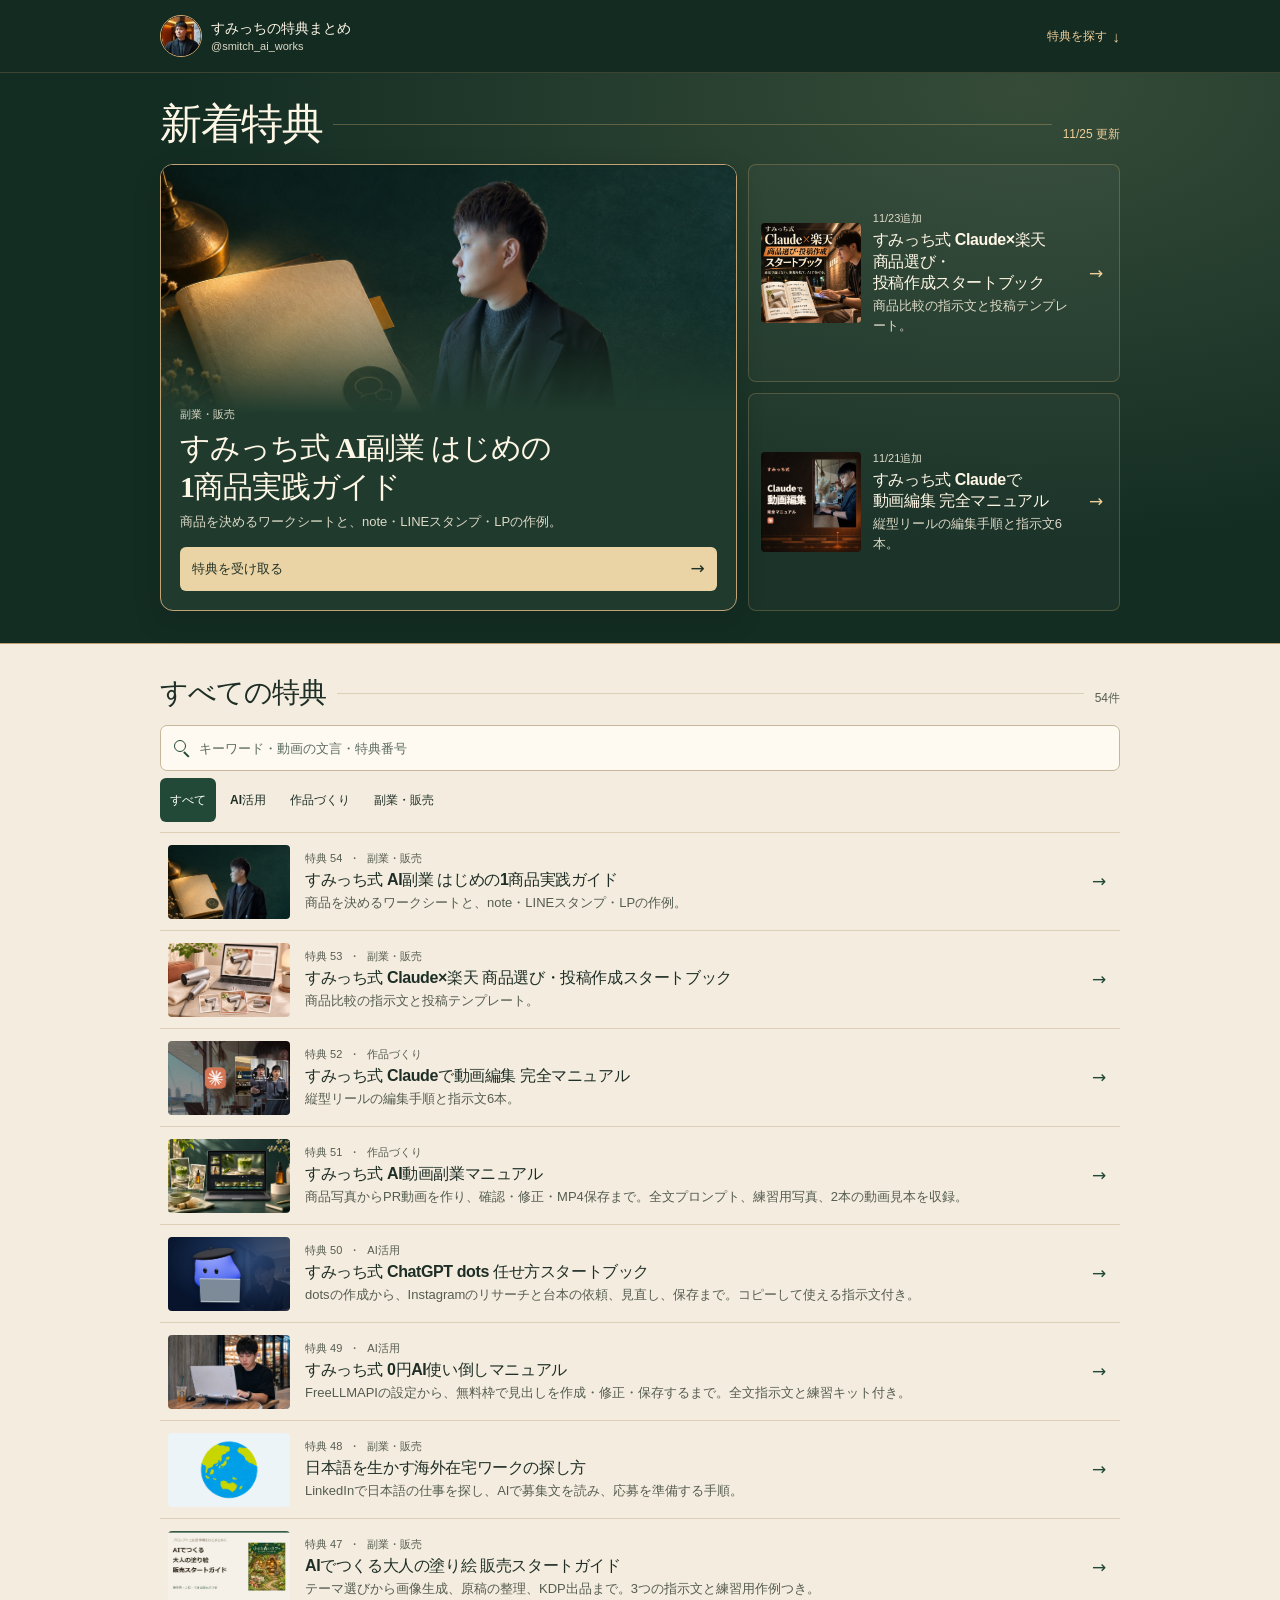
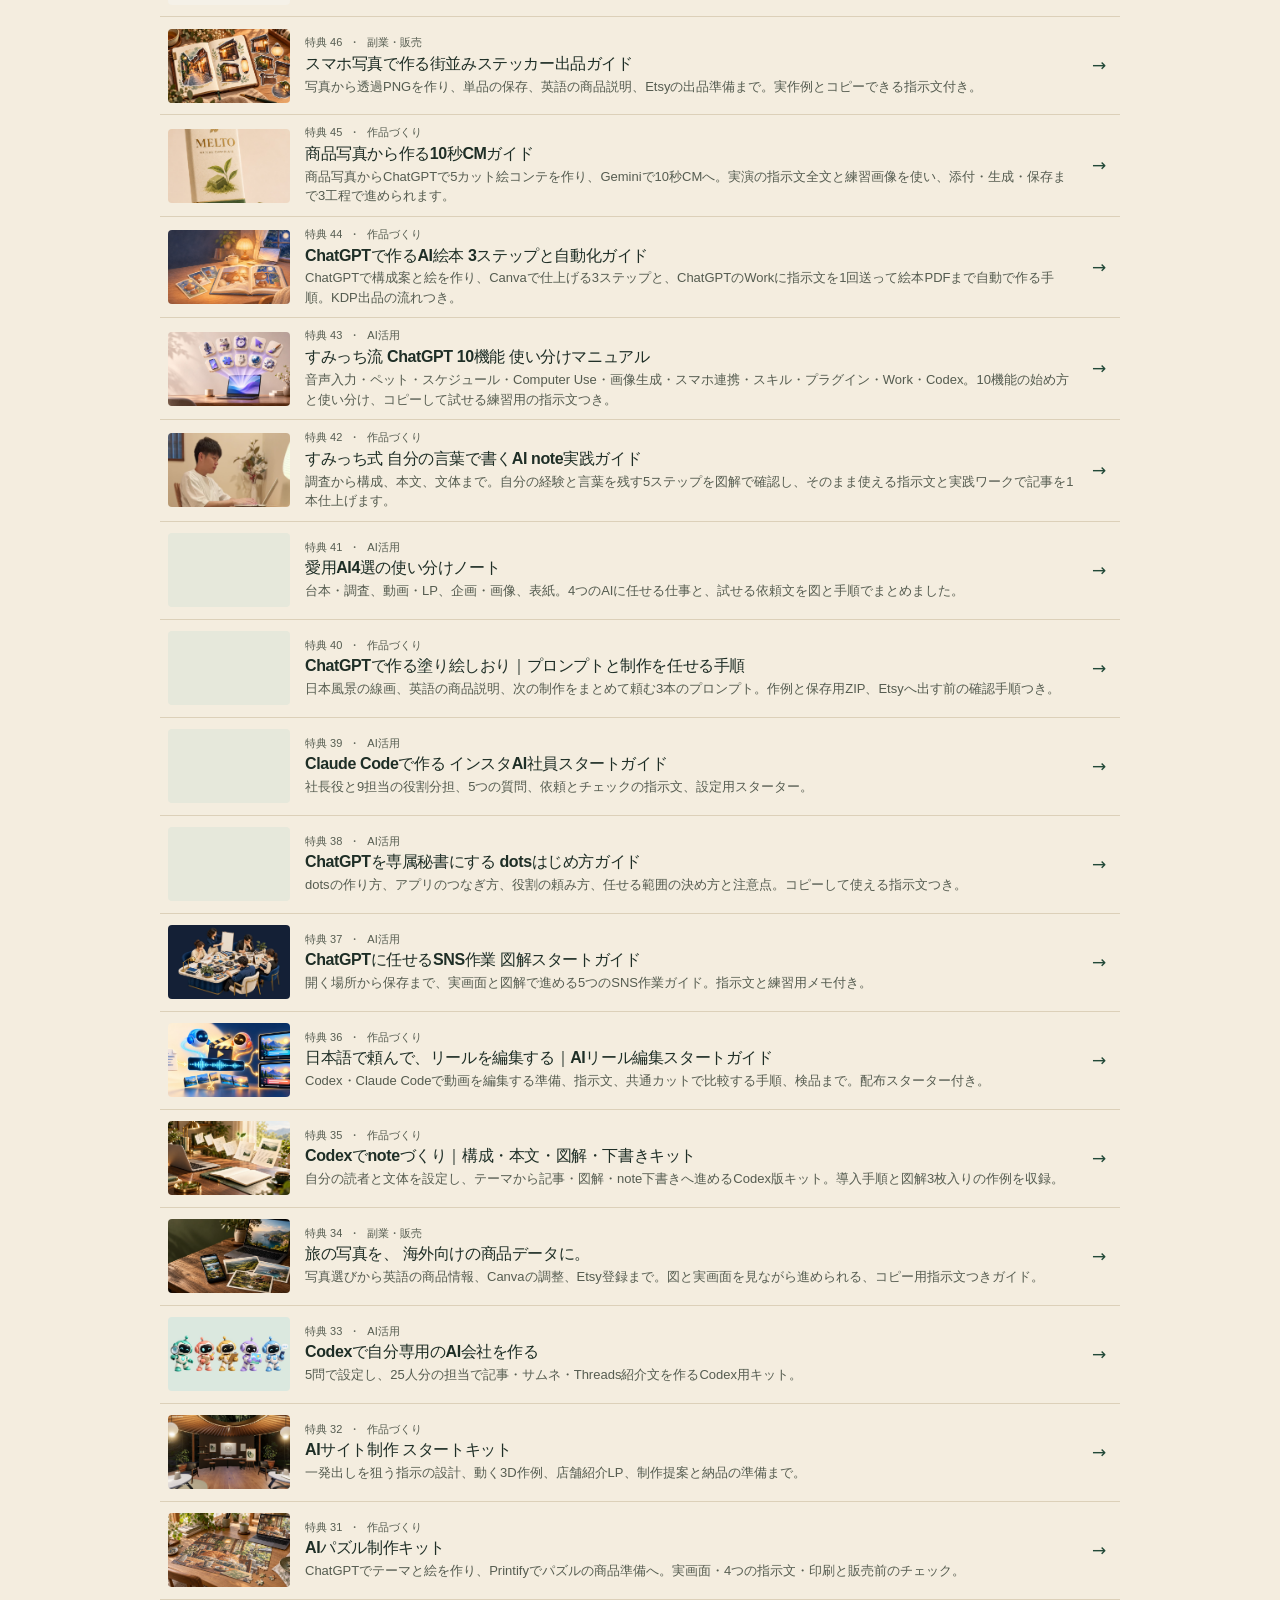
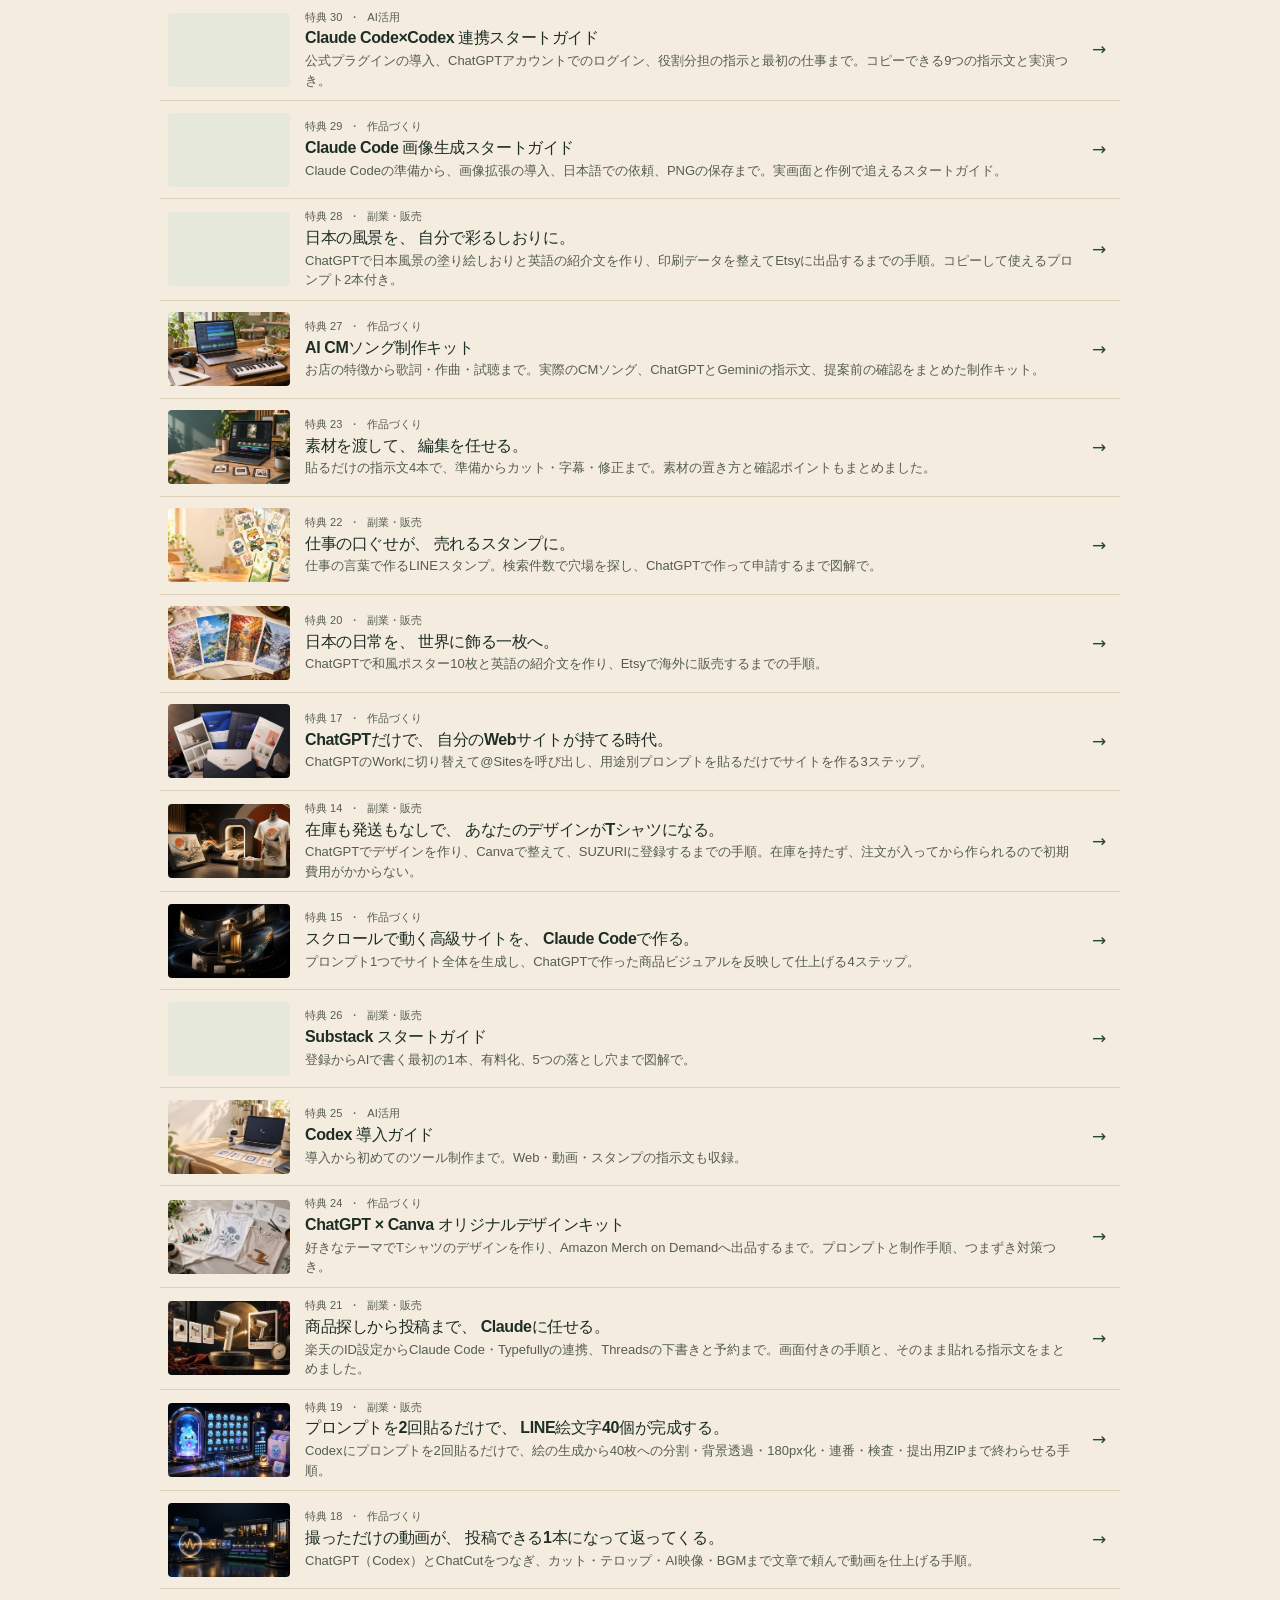
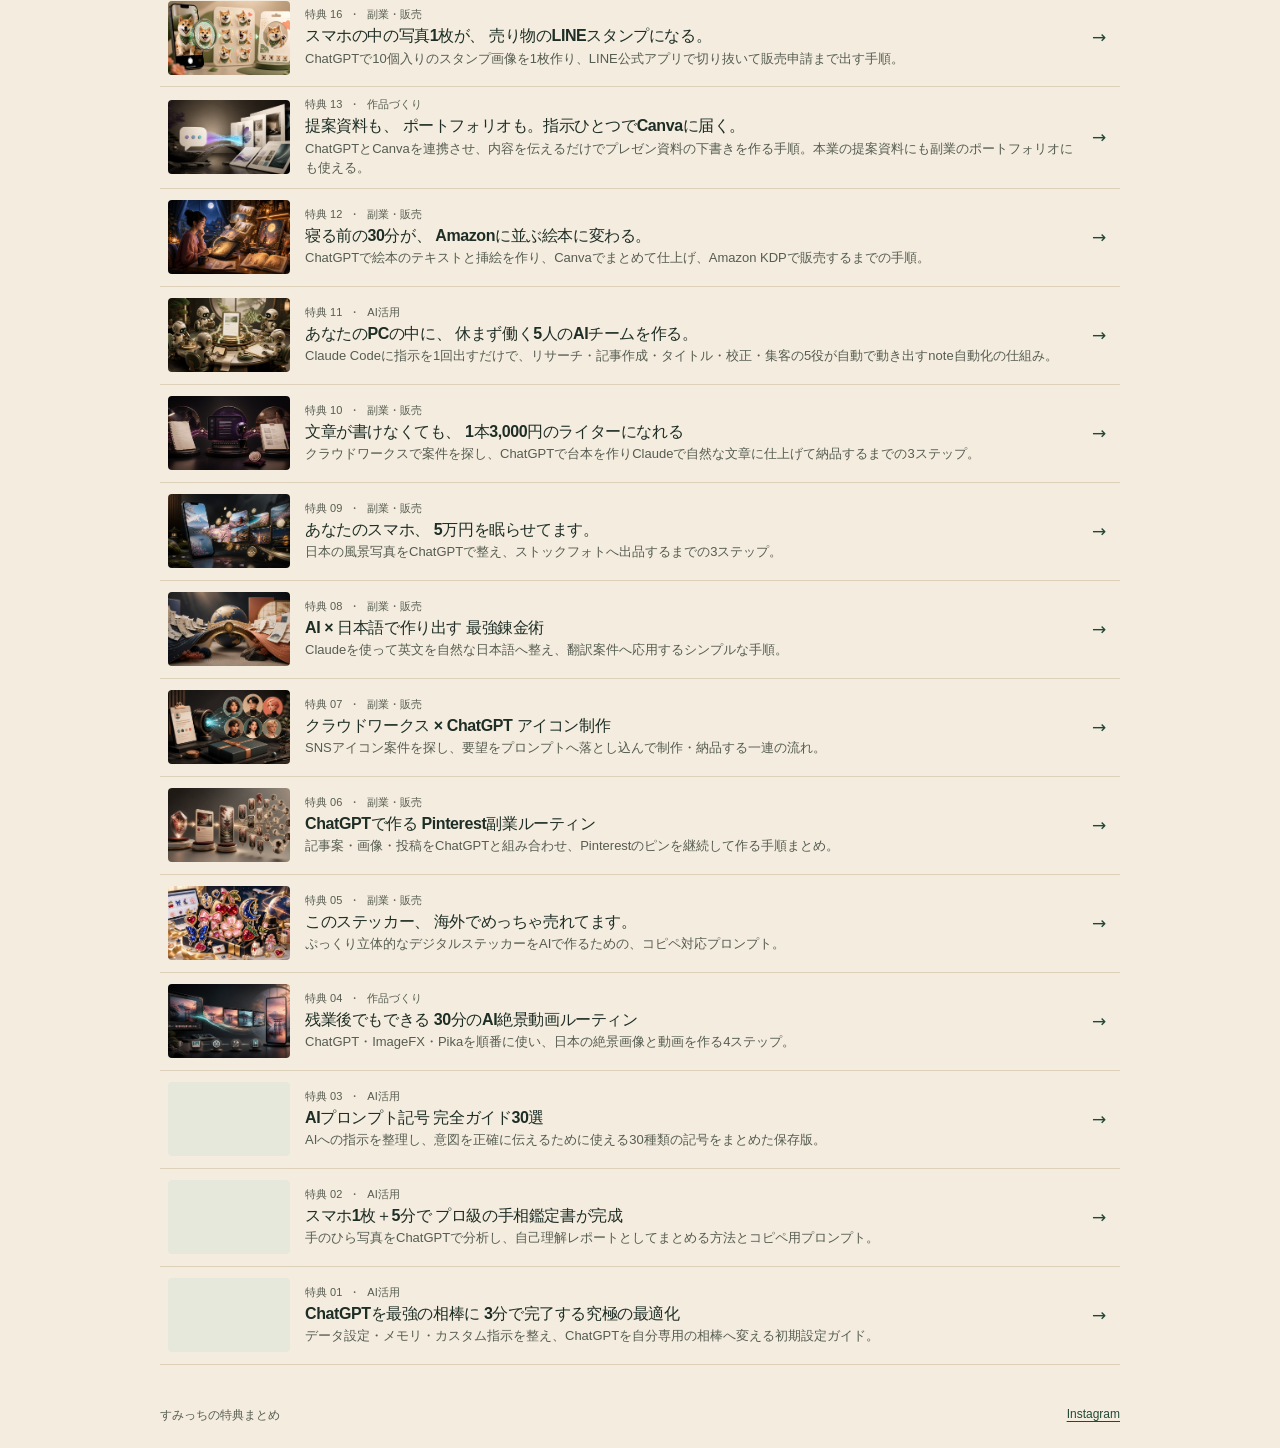
==== commit bc1650a3: "Refresh the public bonus catalog" ====
--- a/index.html
+++ b/index.html
@@ -1,1287 +1,375 @@
-<!DOCTYPE html>
+<!doctype html>
 <html lang="ja">
 <head>
-  <meta charset="UTF-8">
-  <meta name="viewport" content="width=device-width, initial-scale=1.0">
-  <meta name="description" content="すみっちがInstagramで配布してきた特典をまとめたアクセスページです。">
-  <meta name="theme-color" content="#2E5D50">
-  <title>すみっち｜これまでの特典まとめ</title>
-  <style>
-    :root {
-      --teal: #2E5D50;
-      --teal-dark: #173B32;
-      --charcoal: #323836;
-      --beige: #DDC9A8;
-      --paper: #F7F5F0;
-      --white: #FFFFFF;
-      --muted: #6B7471;
-      --line: rgba(46, 93, 80, .13);
-      --shadow: 0 22px 55px rgba(28, 61, 52, .10);
-      --radius: 28px;
+<meta charset="utf-8">
+<meta name="viewport" content="width=device-width,initial-scale=1">
+<meta name="description" content="すみっちがInstagramで配布したAI活用・副業の特典をまとめたページです。">
+<meta name="theme-color" content="#142b22">
+<title>すみっちの特典まとめ</title>
+<style>
+  :root {
+    color-scheme: light;
+    --paper: #f4eddf; --card: #fffaf1; --ink: #1e2e26;
+    --subtle: #555c50; --line: #dcd0b9; --green: #224938;
+    --mint: #e6e8db; --gold: #d4ad70; --feature: #142d23;
+    --cream: #fff7e6; --on-dark: #dedac7;
+    --serif: "Hiragino Mincho ProN", "Yu Mincho", "YuMincho", "Noto Serif CJK JP", "Meiryo", serif;
+    font-family: "Hiragino Sans", "Yu Gothic UI", "Meiryo", sans-serif;
+    font-synthesis: none;
+  }
+  *, *::before, *::after { box-sizing: border-box; }
+  body { margin: 0; color: var(--ink); background: var(--paper); }
+  h1, h2, h3, p { margin: 0; }
+  img { display: block; width: 100%; height: 100%; object-fit: cover; }
+  a { color: inherit; text-decoration: none; }
+  button, input { color: inherit; font: inherit; }
+  button { cursor: pointer; }
+  a:focus-visible, button:focus-visible, input:focus-visible { outline: 3px solid #197756; outline-offset: 3px; }
+  [hidden] { display: none !important; }
+  .shell { width: min(100% - 36px, 960px); margin-inline: auto; }
+
+  .site-header { background: #142b22; color: var(--cream); border-bottom: 1px solid #d4ad7033; }
+  .site-header .shell { display: flex; align-items: center; justify-content: space-between; gap: 10px; min-height: 65px; }
+  .profile { display: inline-flex; align-items: center; gap: 9px; min-width: 0; }
+  .profile img { flex: 0 0 42px; width: 42px; height: 42px; border-radius: 50%; border: 1px solid var(--gold); }
+  .profile strong, .profile span { display: block; }
+  .profile strong { font-size: 14px; line-height: 1.25; word-break: auto-phrase; }
+  .profile span { color: var(--on-dark); font-size: 11px; margin-top: 3px; }
+  .jump { display: inline-flex; align-items: center; gap: 6px; min-height: 44px; font-size: 12px; font-weight: 750; color: #efcf99; white-space: nowrap; }
+  .jump span { font-size: 15px; }
+
+  .showcase {
+    background: radial-gradient(ellipse at 80% 3%, #364c39, transparent 58%), var(--feature);
+    color: var(--cream);
+    border-bottom: 1px solid #c0a171;
+  }
+  .site-header a:focus-visible, .showcase a:focus-visible { outline-color: var(--gold); }
+  .recent { padding-block: 19px 20px; }
+  .section-head { display: flex; align-items: baseline; justify-content: space-between; gap: 11px; margin-bottom: 12px; }
+  h1, h2 { font-family: var(--serif); font-weight: 700; letter-spacing: -.035em; }
+  h1 { font-size: clamp(28px, 7vw, 42px); line-height: 1.22; }
+  h2 { font-size: clamp(20px, 5vw, 28px); line-height: 1.3; }
+  .section-head::after { content: ""; flex: 1; align-self: center; height: 1px; background: var(--line); }
+  .showcase .section-head::after { background: #d4ad7055; }
+  .section-head time, .section-head .count { order: 1; font-size: 12px; white-space: nowrap; }
+  .section-head time { color: #efcf99; }
+  .section-head .count { color: var(--subtle); }
+
+  .recent-grid { display: grid; gap: 8px; }
+  .featured {
+    display: grid; overflow: hidden; isolation: isolate;
+    border: 1px solid #c1a376; border-radius: 13px;
+    background: #203b2e; box-shadow: 0 10px 24px #0a1c1650;
+  }
+  .featured-image { position: relative; display: block; aspect-ratio: 2.10; overflow: hidden; background: #233b2f; }
+  .featured-image::after {
+    content: ""; position: absolute; inset: 50% 0 0; pointer-events: none;
+    background: linear-gradient(transparent, #203b2e);
+  }
+  .featured-image img { object-position: center 44%; }
+  .featured-copy { position: relative; padding: 0 14px 14px; margin-top: -6px; }
+  .meta { display: flex; align-items: center; flex-wrap: wrap; gap: 4px 7px; font-size: 11px; line-height: 1.35; color: var(--subtle); }
+  .showcase .meta { color: var(--on-dark); }
+  .new { display: inline-flex; align-items: center; justify-content: center; min-height: 19px; padding: 1px 6px; border-radius: 4px; background: #e9d3a4; color: #3d2e1c; font: 800 10px/1.15 system-ui,sans-serif; letter-spacing: .05em; }
+  .featured h2 { font-size: clamp(20px, 5.2vw, 30px); line-height: 1.32; margin-block: 6px 5px; word-break: auto-phrase; text-wrap: pretty; }
+  .featured p { color: var(--on-dark); font-size: 13px; line-height: 1.6; text-wrap: pretty; }
+  .featured-cta { display: flex; align-items: center; justify-content: space-between; min-height: 44px; padding: 8px 12px; margin-top: 11px; border-radius: 6px; background: #ead4a5; color: #223126; font-size: 13px; font-weight: 800; }
+  .featured:active .featured-cta, .featured:focus-visible .featured-cta { background: #fff0cc; }
+  .arrow { font: 500 17px/1 system-ui,sans-serif; }
+
+  .recent-small, .catalog-item { min-width: 0; display: grid; grid-template-columns: 64px minmax(0,1fr) 17px; align-items: center; gap: 10px; padding: 8px 10px; }
+  .recent-small { border: 1px solid #d4ad7045; border-radius: 8px; background: #fff9e908; }
+  .recent-small .cover, .catalog-item .cover { display: block; overflow: hidden; height: 64px; border-radius: 4px; background: var(--mint); }
+  .recent-small h2, .catalog-item h3 { font: 800 14px/1.36 "Hiragino Sans", "Yu Gothic UI", "Meiryo", sans-serif; letter-spacing: -.025em; margin: 3px 0 2px; overflow-wrap: anywhere; word-break: auto-phrase; text-wrap: pretty; }
+  .recent-small p, .catalog-item p { font-size: 12px; line-height: 1.5; overflow-wrap: anywhere; }
+  .recent-small p { color: var(--on-dark); }
+  .recent-small .arrow { color: #efcf99; }
+  .recent-small:active { border-color: #d4ad70; }
+
+  .catalog { padding-top: 23px; scroll-margin-top: 14px; }
+  .search { position: relative; display: block; }
+  .search::before { content: ""; position: absolute; pointer-events: none; top: 15px; left: 14px; width: 12px; height: 12px; border: 1.7px solid var(--green); border-radius: 50%; }
+  .search::after { content: ""; position: absolute; pointer-events: none; top: 26px; left: 24px; width: 7px; height: 1.7px; background: var(--green); transform: rotate(45deg); transform-origin: left; }
+  .search input { display: block; width: 100%; min-height: 46px; padding: 9px 12px 9px 38px; border: 1px solid #c6b79b; border-radius: 7px; background: var(--card); font-size: 16px; }
+  .search input::placeholder { color: #5b6c60; font-size: 13px; }
+  .filter-set { display: flex; flex-wrap: wrap; gap: 4px; margin-block: 7px 10px; }
+  .filter { min-height: 44px; padding: 5px 10px; border: 0; border-radius: 6px; background: transparent; font-size: 12px; font-weight: 750; }
+  .filter[aria-pressed="true"] { color: white; background: var(--green); }
+  .results { display: grid; border-block-start: 1px solid var(--line); }
+  .results:empty { border-block-start: 0; }
+  .catalog-item { grid-template-columns: 82px minmax(0,1fr) 17px; align-items: start; min-height: 101px; padding: 11px 4px; border-bottom: 1px solid var(--line); }
+  .catalog-item .cover { height: 67px; margin-top: 2px; }
+  .catalog-item .arrow { align-self: center; color: var(--green); }
+  .catalog-item p { color: var(--subtle); }
+  .catalog-item:active, .filter:active { background: #e7e5d6; }
+  .filter[aria-pressed="true"]:active { background: var(--green); }
+  .empty { border: 1px dashed #a9b9ab; padding: 15px; font-size: 14px; line-height: 1.65; border-radius: 9px; }
+
+  .footer { display: flex; justify-content: space-between; flex-wrap: wrap; gap: 10px; margin-top: 28px; margin-bottom: 24px; padding-top: 14px; color: var(--subtle); font-size: 12px; }
+  .footer a { color: var(--green); text-decoration: underline; text-underline-offset: 3px; }
+  @media (hover: hover) {
+    .featured:hover .featured-cta { background: #fff0cc; }
+    .recent-small:hover { border-color: #d4ad70; background: #fff9e910; }
+    .catalog-item:hover { background: #fff9ed; }
+    .filter:not([aria-pressed="true"]):hover { background: var(--mint); }
+  }
+  @media (prefers-reduced-motion: no-preference) {
+    html { scroll-behavior: smooth; }
+    .featured-image img { animation: cover-arrive 780ms cubic-bezier(.19,.65,.2,1) both; }
+    .featured-cta { transition: background-color 180ms ease; }
+    .featured-cta .arrow { transition: transform 180ms ease; }
+    .featured:active .arrow, .featured:focus-visible .arrow { transform: translateX(3px); }
+    @media (hover: hover) {
+      .featured:hover .arrow { transform: translateX(3px); }
     }
-
-    * { box-sizing: border-box; }
-
-    html {
-      scroll-behavior: smooth;
-      background: var(--paper);
-    }
-
-    body {
-      margin: 0;
-      color: var(--charcoal);
-      background:
-        radial-gradient(circle at 7% 2%, rgba(221, 201, 168, .38), transparent 28rem),
-        radial-gradient(circle at 96% 23%, rgba(46, 93, 80, .10), transparent 28rem),
-        var(--paper);
-      font-family: "Hiragino Kaku Gothic ProN", "Yu Gothic", "Meiryo", system-ui, -apple-system, sans-serif;
-      -webkit-font-smoothing: antialiased;
-    }
-
-    a { color: inherit; }
-    button, input { font: inherit; }
-
-    .container {
-      width: min(1160px, calc(100% - 40px));
-      margin: 0 auto;
-    }
-
-    .hero {
-      position: relative;
-      overflow: hidden;
-      padding: 26px 0 84px;
-    }
-
-    .hero::before {
-      content: "";
-      position: absolute;
-      top: -230px;
-      right: -180px;
-      width: 570px;
-      height: 570px;
-      border: 1px solid rgba(46, 93, 80, .10);
-      border-radius: 50%;
-      box-shadow:
-        0 0 0 48px rgba(46, 93, 80, .025),
-        0 0 0 104px rgba(46, 93, 80, .018);
-      pointer-events: none;
-    }
-
-    .mini-header {
-      display: flex;
-      align-items: center;
-      justify-content: space-between;
-      min-height: 46px;
-      position: relative;
-      z-index: 2;
-    }
-
-    .mini-brand {
-      display: inline-flex;
-      align-items: center;
-      gap: 10px;
-      color: var(--teal-dark);
-      font-size: 13px;
-      font-weight: 900;
-      letter-spacing: .05em;
-    }
-
-    .mini-brand::before {
-      content: "";
-      width: 9px;
-      height: 9px;
-      border-radius: 50%;
-      background: var(--teal);
-      box-shadow: 0 0 0 6px rgba(46, 93, 80, .10);
-    }
-
-    .update-note {
-      color: var(--muted);
-      font-size: 12px;
-      font-weight: 700;
-    }
-
-    .hero-grid {
-      display: grid;
-      grid-template-columns: minmax(0, 1.18fr) minmax(320px, .82fr);
-      align-items: center;
-      gap: 60px;
-      min-height: 560px;
-      position: relative;
-      z-index: 1;
-    }
-
-    .eyebrow {
-      display: inline-flex;
-      align-items: center;
-      gap: 8px;
-      margin-bottom: 22px;
-      padding: 9px 14px;
-      border: 1px solid var(--line);
-      border-radius: 999px;
-      color: var(--teal);
-      background: rgba(255,255,255,.58);
-      font-size: 12px;
-      font-weight: 900;
-      backdrop-filter: blur(10px);
-    }
-
-    .eyebrow span {
-      display: inline-grid;
-      place-items: center;
-      width: 22px;
-      height: 22px;
-      border-radius: 50%;
-      color: var(--white);
-      background: var(--teal);
-      font-size: 11px;
-    }
-
-    h1 {
-      max-width: 720px;
-      margin: 0;
-      color: #24302D;
-      font-family: "Yu Mincho", "Hiragino Mincho ProN", serif;
-      font-size: clamp(47px, 6.3vw, 78px);
-      font-weight: 700;
-      line-height: 1.2;
-      letter-spacing: -.055em;
-    }
-
-    h1 em {
-      color: var(--teal);
-      font-style: normal;
-      position: relative;
-      white-space: nowrap;
-    }
-
-    h1 em::after {
-      content: "";
-      position: absolute;
-      left: 2%;
-      right: 1%;
-      bottom: -7px;
-      height: 9px;
-      border-radius: 999px;
-      background: rgba(221, 201, 168, .78);
-      transform: rotate(-1deg);
-      z-index: -1;
-    }
-
-    .hero-lead {
-      max-width: 650px;
-      margin: 29px 0 0;
-      color: var(--muted);
-      font-size: clamp(15px, 1.7vw, 18px);
-      line-height: 2;
-    }
-
-    .hero-actions {
-      display: flex;
-      flex-wrap: wrap;
-      align-items: center;
-      gap: 14px;
-      margin-top: 34px;
-    }
-
-    .primary-button {
-      display: inline-flex;
-      align-items: center;
-      gap: 13px;
-      min-height: 54px;
-      padding: 0 22px;
-      border-radius: 999px;
-      color: var(--white);
-      background: var(--teal);
-      box-shadow: 0 14px 30px rgba(46, 93, 80, .20);
-      text-decoration: none;
-      font-size: 13px;
-      font-weight: 900;
-      transition: transform .2s ease, background .2s ease;
-    }
-
-    .primary-button:hover {
-      transform: translateY(-2px);
-      background: var(--teal-dark);
-    }
-
-    .primary-button i {
-      display: grid;
-      place-items: center;
-      width: 28px;
-      height: 28px;
-      border-radius: 50%;
-      background: rgba(255,255,255,.14);
-      font-style: normal;
-    }
-
-    .sub-note {
-      color: var(--muted);
-      font-size: 12px;
-      font-weight: 700;
-    }
-
-    .character-stage {
-      position: relative;
-      display: grid;
-      place-items: center;
-      min-height: 470px;
-    }
-
-    .character-stage::before {
-      content: "";
-      position: absolute;
-      width: 360px;
-      height: 360px;
-      border-radius: 46% 54% 51% 49% / 57% 43% 57% 43%;
-      background: linear-gradient(145deg, rgba(46,93,80,.18), rgba(221,201,168,.36));
-      transform: rotate(-8deg);
-    }
-
-    .character-stage::after {
-      content: "";
-      position: absolute;
-      width: 92px;
-      height: 92px;
-      right: 18px;
-      top: 56px;
-      border-radius: 24px;
-      border: 1px solid rgba(46,93,80,.12);
-      transform: rotate(18deg);
-    }
-
-    .character-card {
-      position: relative;
-      width: min(390px, 100%);
-      aspect-ratio: 1;
-      padding: 12px;
-      border: 1px solid rgba(255,255,255,.8);
-      border-radius: 50%;
-      background: rgba(255,255,255,.66);
-      box-shadow: 0 30px 80px rgba(35, 72, 62, .16);
-      backdrop-filter: blur(14px);
-      transform: rotate(2deg);
-    }
-
-    .character-card img {
-      display: block;
-      width: 100%;
-      height: 100%;
-      border-radius: 50%;
-      object-fit: cover;
-      background: #fff;
-    }
-
-    .character-label {
-      position: absolute;
-      right: -4px;
-      bottom: 42px;
-      padding: 12px 17px;
-      border: 1px solid rgba(46,93,80,.10);
-      border-radius: 15px;
-      color: var(--teal-dark);
-      background: rgba(255,255,255,.92);
-      box-shadow: 0 14px 40px rgba(35,72,62,.12);
-      font-size: 13px;
-      font-weight: 900;
-      transform: rotate(-4deg);
-    }
-
-    main {
-      padding-bottom: 84px;
-    }
-
-    .tool-panel {
-      display: grid;
-      grid-template-columns: minmax(250px, 1fr) auto;
-      gap: 22px;
-      align-items: center;
-      margin-bottom: 38px;
-      padding: 18px;
-      border: 1px solid rgba(255,255,255,.9);
-      border-radius: 24px;
-      background: rgba(255,255,255,.72);
-      box-shadow: 0 18px 50px rgba(35,72,62,.08);
-      backdrop-filter: blur(16px);
-    }
-
-    .search-wrap {
-      position: relative;
-    }
-
-    .search-wrap svg {
-      position: absolute;
-      left: 17px;
-      top: 50%;
-      width: 18px;
-      height: 18px;
-      color: #7A8581;
-      transform: translateY(-50%);
-      pointer-events: none;
-    }
-
-    .search-input {
-      width: 100%;
-      height: 48px;
-      padding: 0 18px 0 46px;
-      border: 1px solid var(--line);
-      border-radius: 15px;
-      outline: none;
-      color: var(--charcoal);
-      background: rgba(255,255,255,.88);
-      font-size: 13px;
-      transition: border-color .2s ease, box-shadow .2s ease;
-    }
-
-    .search-input:focus {
-      border-color: rgba(46,93,80,.42);
-      box-shadow: 0 0 0 4px rgba(46,93,80,.08);
-    }
-
-    .filters {
-      display: flex;
-      flex-wrap: wrap;
-      justify-content: flex-end;
-      gap: 8px;
-    }
-
-    .filter-button {
-      appearance: none;
-      min-height: 40px;
-      padding: 0 15px;
-      border: 1px solid var(--line);
-      border-radius: 999px;
-      color: #596562;
-      background: #fff;
-      cursor: pointer;
-      font-size: 11px;
-      font-weight: 900;
-      transition: transform .2s ease, background .2s ease, color .2s ease;
-    }
-
-    .filter-button:hover {
-      transform: translateY(-1px);
-    }
-
-    .filter-button.active {
-      color: #fff;
-      border-color: var(--teal);
-      background: var(--teal);
-    }
-
-    .section-heading {
-      display: flex;
-      align-items: flex-end;
-      justify-content: space-between;
-      gap: 24px;
-      margin: 0 0 25px;
-    }
-
-    .section-heading h2 {
-      margin: 0;
-      color: #27322F;
-      font-family: "Yu Mincho", "Hiragino Mincho ProN", serif;
-      font-size: clamp(30px, 4vw, 44px);
-      letter-spacing: -.04em;
-    }
-
-    .section-heading p {
-      margin: 0 0 4px;
-      color: var(--muted);
-      font-size: 12px;
-      font-weight: 700;
-      white-space: nowrap;
-    }
-
-    .cards {
-      display: grid;
-      grid-template-columns: repeat(3, minmax(0, 1fr));
-      gap: 22px;
-    }
-
-    .swipe-guide {
-      display: none;
-    }
-
-    .card {
-      --accent: var(--teal);
-      overflow: hidden;
-      min-width: 0;
-      border: 1px solid rgba(46,93,80,.10);
-      border-radius: var(--radius);
-      background: rgba(255,255,255,.94);
-      box-shadow: 0 14px 40px rgba(35,72,62,.07);
-      transition: transform .24s ease, box-shadow .24s ease;
-      animation: cardIn .5s ease both;
-    }
-
-    .card:hover {
-      transform: translateY(-7px);
-      box-shadow: var(--shadow);
-    }
-
-    @keyframes cardIn {
-      from { opacity: 0; transform: translateY(14px); }
-      to { opacity: 1; transform: translateY(0); }
-    }
-
-    .card-link {
-      display: flex;
-      min-height: 100%;
-      flex-direction: column;
-      color: inherit;
-      text-decoration: none;
-    }
-
-    .preview {
-      position: relative;
-      overflow: hidden;
-      height: 210px;
-      background:
-        radial-gradient(circle at 80% 10%, rgba(255,255,255,.36), transparent 32%),
-        linear-gradient(135deg, color-mix(in srgb, var(--accent) 85%, #173B32), color-mix(in srgb, var(--accent) 48%, #F2E8D7));
-      isolation: isolate;
-    }
-
-    .preview-browser {
-      position: absolute;
-      inset: 0;
-      overflow: hidden;
-      transition: transform .5s ease;
-    }
-
-    .card:hover .preview-browser {
-      transform: scale(1.035);
-    }
-
-    .preview-browser img {
-      position: absolute;
-      inset: 0;
-      width: 100%;
-      height: 100%;
-      object-fit: cover;
-      object-position: center top;
-      display: block;
-    }
-
-    .preview::after {
-      content: "";
-      position: absolute;
-      inset: 0;
-      z-index: 2;
-      background:
-        linear-gradient(180deg, rgba(18,43,36,.55) 0%, rgba(18,43,36,0) 26%),
-        linear-gradient(120deg, color-mix(in srgb, var(--accent) 18%, transparent), transparent 55%);
-      pointer-events: none;
-    }
-
-    .preview-top {
-      position: absolute;
-      z-index: 3;
-      top: 17px;
-      left: 17px;
-      right: 17px;
-      display: flex;
-      align-items: center;
-      justify-content: space-between;
-      gap: 12px;
-    }
-
-    .preview-number,
-    .preview-hint {
-      padding: 7px 10px;
-      border: 1px solid rgba(255,255,255,.30);
-      border-radius: 999px;
-      color: #fff;
-      background: rgba(19,45,38,.36);
-      box-shadow: 0 8px 30px rgba(0,0,0,.08);
-      backdrop-filter: blur(10px);
-      font-size: 10px;
-      font-weight: 900;
-    }
-
-    .preview-hint {
-      opacity: .82;
-    }
-
-    .card-body {
-      display: flex;
-      flex: 1;
-      flex-direction: column;
-      padding: 24px 24px 22px;
-    }
-
-    .category {
-      align-self: flex-start;
-      padding: 6px 10px;
-      border-radius: 999px;
-      color: var(--accent);
-      background: color-mix(in srgb, var(--accent) 10%, white);
-      font-size: 10px;
-      font-weight: 900;
-    }
-
-    .card h3 {
-      margin: 15px 0 11px;
-      color: #293431;
-      font-family: "Yu Mincho", "Hiragino Mincho ProN", serif;
-      font-size: 23px;
-      line-height: 1.45;
-      letter-spacing: -.035em;
-    }
-
-    .card-description {
-      margin: 0;
-      color: var(--muted);
-      font-size: 13px;
-      line-height: 1.8;
-    }
-
-    .source-video {
-      display: flex;
-      align-items: center;
-      gap: 11px;
-      min-height: 70px;
-      margin: 0 0 16px;
-      padding: 10px;
-      border: 1px solid color-mix(in srgb, var(--accent) 20%, white);
-      border-radius: 12px;
-      background: color-mix(in srgb, var(--accent) 5%, white);
-    }
-
-    .source-video-thumb,
-    .source-video-icon {
-      width: 58px;
-      height: 80px;
-      flex: none;
-      border-radius: 6px;
-    }
-
-    .source-video-thumb { object-fit: cover; }
-    .source-video-icon {
-      display: grid;
-      place-items: center;
-      color: white;
-      background: var(--accent);
-      font-size: 21px;
-    }
-
-    .source-video-copy { min-width: 0; }
-    .source-video-label {
-      display: block;
-      margin-bottom: 3px;
-      color: var(--accent);
-      font-size: 10px;
-      font-weight: 900;
-    }
-    .source-video-title {
-      display: block;
-      color: #293431;
-      font-size: 12px;
-      font-weight: 800;
-      line-height: 1.45;
-      white-space: pre-line;
-    }
-
-    .tags {
-      display: flex;
-      flex-wrap: wrap;
-      gap: 7px;
-      margin: 18px 0 21px;
-    }
-
-    .tag {
-      padding: 5px 8px;
-      border: 1px solid rgba(46,93,80,.09);
-      border-radius: 8px;
-      color: #727B78;
-      background: #FAFBF9;
-      font-size: 10px;
-      font-weight: 700;
-    }
-
-    .open-row {
-      display: flex;
-      align-items: center;
-      justify-content: space-between;
-      gap: 14px;
-      margin-top: auto;
-      padding-top: 18px;
-      border-top: 1px solid var(--line);
-      color: var(--teal-dark);
-      font-size: 13px;
-      font-weight: 900;
-    }
-
-    .open-icon {
-      display: grid;
-      place-items: center;
-      width: 38px;
-      height: 38px;
-      border-radius: 50%;
-      color: #fff;
-      background: var(--teal);
-      transition: transform .2s ease, background .2s ease;
-    }
-
-    .card:hover .open-icon {
-      transform: translateX(3px);
-      background: var(--teal-dark);
-    }
-
-    .empty-state {
-      display: none;
-      padding: 70px 25px;
-      border: 1px dashed rgba(46,93,80,.20);
-      border-radius: 24px;
-      color: var(--muted);
-      background: rgba(255,255,255,.54);
-      text-align: center;
-      font-size: 14px;
-      line-height: 1.8;
-    }
-
-    .empty-state.show { display: block; }
-
-    .closing {
-      display: grid;
-      grid-template-columns: auto 1fr;
-      align-items: center;
-      gap: 25px;
-      margin-top: 66px;
-      padding: 30px 34px;
-      border-radius: 27px;
-      color: #fff;
-      background:
-        radial-gradient(circle at 92% 8%, rgba(221,201,168,.18), transparent 19rem),
-        linear-gradient(135deg, #173B32, #2E5D50);
-      box-shadow: 0 22px 55px rgba(28,61,52,.15);
-    }
-
-    .closing-mark {
-      display: grid;
-      place-items: center;
-      width: 66px;
-      height: 66px;
-      border: 1px solid rgba(255,255,255,.16);
-      border-radius: 20px;
-      background: rgba(255,255,255,.08);
-      font-size: 28px;
-    }
-
-    .closing h2 {
-      margin: 0 0 7px;
-      font-family: "Yu Mincho", "Hiragino Mincho ProN", serif;
-      font-size: clamp(23px, 3vw, 32px);
-      letter-spacing: -.03em;
-    }
-
-    .closing p {
-      margin: 0;
-      color: rgba(255,255,255,.72);
-      font-size: 13px;
-      line-height: 1.8;
-    }
-
-    footer {
-      padding: 25px 0 38px;
-      color: #7A8380;
-      font-size: 11px;
-      text-align: center;
-    }
-
-    @media (max-width: 980px) {
-      .hero-grid {
-        grid-template-columns: minmax(0, 1.1fr) minmax(280px, .9fr);
-        gap: 30px;
-      }
-
-      .cards {
-        grid-template-columns: repeat(2, minmax(0, 1fr));
-      }
-
-      .tool-panel {
-        grid-template-columns: 1fr;
-      }
-
-      .filters {
-        justify-content: flex-start;
-      }
-    }
-
-    @media (max-width: 720px) {
-      .container {
-        width: min(100% - 24px, 1160px);
-      }
-
-      .hero {
-        padding-top: 15px;
-        padding-bottom: 60px;
-      }
-
-      .update-note {
-        font-size: 10px;
-      }
-
-      .hero-grid {
-        grid-template-columns: 1fr;
-        min-height: auto;
-        gap: 26px;
-        padding-top: 48px;
-      }
-
-      h1 {
-        font-size: clamp(40px, 12.4vw, 55px);
-        line-height: 1.25;
-      }
-
-      h1 em {
-        white-space: normal;
-      }
-
-      .hero-lead {
-        margin-top: 23px;
-        font-size: 15px;
-        line-height: 1.85;
-      }
-
-      .character-stage {
-        grid-row: 1;
-        min-height: 310px;
-      }
-
-      .character-stage::before {
-        width: 280px;
-        height: 280px;
-      }
-
-      .character-stage::after {
-        width: 60px;
-        height: 60px;
-        right: 8px;
-        top: 28px;
-      }
-
-      .character-card {
-        width: 285px;
-      }
-
-      .character-label {
-        right: 3px;
-        bottom: 27px;
-        padding: 10px 14px;
-        font-size: 11px;
-      }
-
-      .tool-panel {
-        margin-bottom: 32px;
-        padding: 13px;
-        border-radius: 19px;
-      }
-
-      .section-heading {
-        align-items: flex-start;
-        flex-direction: column;
-        gap: 7px;
-      }
-
-      .cards {
-        grid-template-columns: none;
-        grid-auto-flow: column;
-        grid-auto-columns: calc(100% - 36px);
-        gap: 14px;
-        overflow-x: auto;
-        overflow-y: hidden;
-        padding: 5px 12px 16px 1px;
-        scroll-snap-type: x mandatory;
-        scroll-padding-inline-start: 1px;
-        scrollbar-width: none;
-        -webkit-overflow-scrolling: touch;
-      }
-
-      .cards::-webkit-scrollbar {
-        display: none;
-      }
-
-      .cards .card {
-        scroll-snap-align: start;
-      }
-
-      .swipe-guide:not([hidden]) {
-        display: flex;
-        justify-content: space-between;
-        align-items: center;
-        margin: -12px 2px 14px;
-        color: var(--teal-dark);
-        font-size: 12px;
-        font-weight: 800;
-      }
-
-      .preview {
-        height: 205px;
-      }
-
-      .card h3 {
-        font-size: 22px;
-      }
-
-      .closing {
-        grid-template-columns: 1fr;
-        gap: 16px;
-        padding: 29px 24px;
-      }
-
-      .closing-mark {
-        width: 54px;
-        height: 54px;
-        border-radius: 17px;
-        font-size: 23px;
-      }
-    }
-
-    @media (prefers-reduced-motion: reduce) {
-      * {
-        scroll-behavior: auto !important;
-        transition: none !important;
-        animation: none !important;
-      }
-    }
-  </style>
-<style>
-/* ===== すみっち共通ブロック（sk kit / 2026-08） =====
-   配色・幅・角丸・フォントは全て --sk-* 変数。
-   ページごとの THEME で上書きして、元のデザインに馴染ませる。 */
-:root{
- --sk-ink:#242130; --sk-muted:#6E6878;
- --sk-accent:#4A3F68; --sk-accent2:#6F5F96;
- --sk-line:#E5E0EB; --sk-page:#FCFBFE; --sk-card:#FFFFFF;
- --sk-surface:#F7F5FB; --sk-soft:#EEEAF8;
- --sk-warm:#FFF3EF; --sk-warm-bd:#F0CBC0; --sk-warm-ink:#68433A; --sk-warm-b:#B24826;
- --sk-dark1:#242130; --sk-dark2:#33475D; --sk-hl:#FFD9CB;
- --sk-green:#06C755;
- --sk-radius:22px; --sk-radius-sm:16px;
- --sk-wrap:660px;
- --sk-shadow:0 12px 34px rgba(0,0,0,.07);
- --sk-font:-apple-system,BlinkMacSystemFont,"Noto Sans JP","Hiragino Kaku Gothic ProN","Yu Gothic",sans-serif;
- --sk-serif:var(--sk-font);
-}
-/* 親が display:flex / grid のページでも潰れないようにする。
-   また、ページ側が *{box-sizing:border-box} を持たない場合に
-   padding分だけ横へはみ出すため、ここで明示的に指定する。 */
-.sk-author-strip,.sk-sec,.sk-gap,.sk-cta,.sk-footer{width:100%;max-width:100%;flex:0 0 100%;
- grid-column:1/-1;align-self:stretch;display:block;box-sizing:border-box}
-.sk-author-strip *,.sk-sec *,.sk-gap *,.sk-cta *,.sk-footer *,
-.sk-author-strip *:before,.sk-sec *:before,.sk-gap *:before,.sk-cta *:before,.sk-footer *:before,
-.sk-author-strip *:after,.sk-sec *:after,.sk-gap *:after,.sk-cta *:after,.sk-footer *:after{box-sizing:border-box}
-.sk-sec{font-family:var(--sk-font);line-height:1.85;color:var(--sk-ink);background:var(--sk-page);
- padding:56px 16px;margin:0;text-align:left;font-size:16px;font-weight:400}
-.sk-wrap{width:min(var(--sk-wrap),100%);margin:0 auto}
-.sk-head{text-align:center;margin-bottom:26px}
-.sk-kicker{display:block;font-size:12px;font-weight:900;letter-spacing:.18em;color:var(--sk-accent2)}
-.sk-sec h2.sk-h,.sk-gap h2.sk-h,.sk-cta h2.sk-h{font-family:var(--sk-serif);
- font-size:clamp(24px,4.2vw,34px);line-height:1.4;margin:8px 0 0;color:inherit;font-weight:700;letter-spacing:-.01em}
-.sk-br{display:none}
-/* -- 著者カード -- */
-.sk-author-strip{padding:18px 16px;background:var(--sk-surface);border-bottom:1px solid var(--sk-line);
- font-family:var(--sk-font)}
-.sk-author{display:flex;align-items:center;gap:14px;width:min(420px,100%);margin:0 auto;padding:10px 14px;
- border-radius:var(--sk-radius-sm);background:var(--sk-card);border:1px solid var(--sk-line);
- text-decoration:none;color:var(--sk-ink);box-shadow:var(--sk-shadow);
- transition:transform .2s ease,box-shadow .2s ease}
-.sk-author:hover{transform:translateY(-2px)}
-.sk-author img{width:52px;height:52px;flex:none;border-radius:50%;background:#fff;display:block}
-.sk-author-txt{min-width:0}
-.sk-author-role,.sk-author-name,.sk-author-id{display:block}
-.sk-author-role{font-size:11px;color:var(--sk-muted);line-height:1.5}
-.sk-author-name{font-weight:900;font-size:16px;line-height:1.45;color:var(--sk-ink)}
-.sk-author-id{font-size:11px;color:var(--sk-muted);font-weight:400;line-height:1.5}
-.sk-author-arrow{margin-left:auto;color:var(--sk-muted);opacity:.6;font-weight:900;font-size:18px}
-/* -- 疑問3連 -- */
-.sk-doubt-lead{margin:0 auto 22px;text-align:center;color:var(--sk-muted);font-size:15px;line-height:1.9}
-.sk-doubts{display:grid;gap:11px}
-.sk-doubt{display:flex;gap:13px;align-items:flex-start;background:var(--sk-card);border:1px solid var(--sk-line);
- border-radius:var(--sk-radius-sm);padding:15px 18px;box-shadow:var(--sk-shadow)}
-.sk-doubt .sk-no{flex:none;width:26px;height:26px;border-radius:8px;display:grid;place-items:center;
- background:var(--sk-soft);color:var(--sk-accent);font-weight:900;font-size:12px}
-.sk-doubt p{margin:0;font-size:15px;line-height:1.8}
-.sk-answer{margin:18px 0 0;padding:19px 22px;border-left:5px solid var(--sk-accent2);background:var(--sk-soft);
- border-radius:0 var(--sk-radius-sm) var(--sk-radius-sm) 0;font-size:14.5px;line-height:1.95}
-.sk-answer strong{color:var(--sk-accent)}
-.sk-answer .sk-n{font-weight:900;color:var(--sk-accent2)}
-/* -- 断絶 -- */
-.sk-gap{background:linear-gradient(160deg,var(--sk-dark1) 0%,var(--sk-dark2) 100%);color:#fff;
- padding:64px 16px;font-family:var(--sk-font);line-height:1.85;font-size:16px}
-.sk-gap h2.sk-h{color:#fff}
-.sk-gap .sk-kicker{color:var(--sk-hl);opacity:.9}
-.sk-gap-lead{margin:0 auto;font-size:clamp(15.5px,2.2vw,17.5px);line-height:2;
- color:rgba(255,255,255,.87);text-align:center}
-.sk-gap-lead strong{color:var(--sk-hl)}
-.sk-gap-list{width:min(560px,100%);margin:26px auto 0;list-style:none;padding:20px 22px;
- background:rgba(255,255,255,.07);border:1px solid rgba(255,255,255,.14);
- border-radius:var(--sk-radius);display:grid;gap:12px}
-.sk-gap-list li{display:flex;gap:12px;font-size:14.5px;color:rgba(255,255,255,.9);line-height:1.7}
-.sk-gap-list li:before{content:"\25B8";color:var(--sk-hl);font-weight:900;flex:none}
-.sk-gap-close{margin:22px auto 0;color:rgba(255,255,255,.72);font-size:14.5px;text-align:center}
-/* -- ストーリー -- */
-.sk-story{width:min(620px,100%);margin:46px auto 0;background:var(--sk-card);color:var(--sk-ink);
- border-radius:var(--sk-radius);padding:34px 28px 26px;box-shadow:0 24px 60px rgba(0,0,0,.28);position:relative}
-.sk-story-tag{position:absolute;top:-16px;left:50%;transform:translateX(-50%);white-space:nowrap;
- background:var(--sk-dark1);color:#fff;border:4px solid var(--sk-card);border-radius:999px;
- padding:6px 18px;font-weight:900;font-size:13px}
-.sk-story p{margin:0 0 14px;font-size:15px;line-height:1.9}
-.sk-story p:last-child{margin-bottom:0}
-.sk-punch{font-size:clamp(17px,2.8vw,20px);font-weight:900;line-height:1.7;color:var(--sk-accent);
- border-bottom:3px solid var(--sk-soft);display:inline;padding-bottom:2px}
-.sk-habit{background:var(--sk-warm);border-left:5px solid var(--sk-warm-b);
- border-radius:0 var(--sk-radius-sm) var(--sk-radius-sm) 0;
- padding:15px 18px;color:var(--sk-warm-ink);font-size:14.5px;line-height:1.85}
-.sk-habit b{color:var(--sk-warm-b)}
-/* -- オファー＋CTA -- */
-.sk-cta{background:var(--sk-surface);padding:60px 16px 56px;font-family:var(--sk-font);
- line-height:1.85;font-size:16px;color:var(--sk-ink)}
-.sk-bridge{margin:0 auto 22px;text-align:center;color:var(--sk-ink);opacity:.86;
- font-size:clamp(15px,2.2vw,17px);font-weight:700;line-height:1.95}
-.sk-offer{width:min(560px,100%);margin:0 auto 24px;background:var(--sk-card);border:1px solid var(--sk-line);
- border-radius:var(--sk-radius);padding:30px 24px;box-shadow:var(--sk-shadow);position:relative}
-.sk-offer-badge{position:absolute;top:-13px;right:18px;background:var(--sk-warm-b);color:#fff;font-weight:900;
- font-size:12px;padding:6px 14px;border-radius:999px}
-.sk-offer h3{margin:0 0 18px;text-align:center;font-family:var(--sk-serif);
- font-size:clamp(21px,3.6vw,27px);font-weight:700;line-height:1.4;color:var(--sk-ink)}
-.sk-cover{width:min(320px,100%);margin:0 auto 20px}
-.sk-cover img{width:100%;border-radius:12px;display:block}
-.sk-toc{background:var(--sk-surface);border:1px solid var(--sk-line);border-radius:var(--sk-radius-sm);padding:20px 22px}
-.sk-toc-head{text-align:center;font-weight:900;font-size:14px;padding-bottom:11px;margin:0 0 6px;
- border-bottom:1px solid var(--sk-line);color:var(--sk-ink)}
-.sk-toc ul{list-style:none;margin:0;padding:0;display:grid;gap:9px}
-.sk-toc li{display:flex;gap:10px;font-size:14px;line-height:1.7;color:var(--sk-ink)}
-.sk-toc li:before{content:"\25C6";color:var(--sk-accent2);flex:none}
-.sk-toc li b{flex:none;white-space:nowrap;min-width:3.6em}
-.sk-offer-close{margin:20px 0 0;font-size:14px;color:var(--sk-muted);line-height:1.9}
-.sk-offer-close strong{color:var(--sk-accent)}
-.sk-line-btn{display:flex;flex-direction:column;align-items:center;gap:5px;width:min(560px,100%);margin:0 auto;
- padding:19px 20px;border-radius:var(--sk-radius);background:var(--sk-green);color:#fff;font-weight:900;
- text-decoration:none;box-shadow:0 16px 40px rgba(6,199,85,.30);position:relative;transition:transform .2s ease}
-.sk-line-btn:hover{transform:translateY(-3px)}
-.sk-line-btn:active{transform:translateY(0) scale(.99)}
-.sk-line-btn:after{content:"";position:absolute;inset:0;border-radius:inherit;
- animation:skPulse 2.4s ease-out infinite;pointer-events:none}
-@keyframes skPulse{0%{box-shadow:0 0 0 0 rgba(9,126,42,.35)}70%{box-shadow:0 0 0 14px rgba(9,126,42,0)}
- 100%{box-shadow:0 0 0 0 rgba(9,126,42,0)}}
-.sk-tap{font-size:12px;font-weight:800;background:rgba(255,255,255,.22);padding:3px 13px;border-radius:999px}
-.sk-btn-main{display:flex;align-items:center;gap:10px;font-size:clamp(17px,3vw,21px)}
-.sk-btn-main svg{width:24px;height:24px;flex:none}
-.sk-scarcity{width:min(560px,100%);margin:14px auto 0;padding:13px 16px;background:var(--sk-warm);
- border:1px solid var(--sk-warm-bd);border-radius:var(--sk-radius-sm);color:var(--sk-warm-ink);
- font-size:12.5px;line-height:1.85}
-.sk-note{text-align:center;color:var(--sk-muted);font-size:12px;margin:12px 0 0}
-/* -- コピー直後のひとこと（離脱ポイント対策）--
-   プロンプトをコピーした瞬間＝読者の目的達成。そこからCTAまで距離があるため、
-   その瞬間だけ画面下に小さく出す。押し売りにならないよう、
-   ページ側の配色を使い、8秒で自動的に消え、×で閉じられる。 */
-.sk-cue{position:fixed;left:50%;bottom:16px;z-index:99999;display:flex;align-items:center;gap:10px;
- width:min(420px,calc(100% - 24px));padding:12px 14px;border-radius:14px;
- background:var(--sk-dark1);color:#fff;font-family:var(--sk-font);font-size:13.5px;line-height:1.6;
- box-shadow:0 14px 40px rgba(0,0,0,.34);text-decoration:none;
- transform:translate(-50%,18px);opacity:0;pointer-events:none;
- transition:opacity .28s ease,transform .28s ease}
-.sk-cue.is-on{opacity:1;transform:translate(-50%,0);pointer-events:auto}
-.sk-cue b{color:var(--sk-hl)}
-.sk-cue .sk-cue-arrow{margin-left:auto;flex:none;font-weight:900;color:var(--sk-hl)}
-.sk-cue-x{position:absolute;top:-9px;right:-9px;width:24px;height:24px;border-radius:50%;border:0;
- background:var(--sk-dark1);color:rgba(255,255,255,.8);font-size:14px;line-height:1;cursor:pointer;
- box-shadow:0 4px 12px rgba(0,0,0,.3)}
-@media(prefers-reduced-motion:reduce){.sk-cue{transition:none}}
-/* -- フッター -- */
-.sk-footer{padding:40px 16px 56px;text-align:center;border-top:1px solid var(--sk-line);
- background:var(--sk-surface);font-family:var(--sk-font);line-height:1.8}
-.sk-footer-ig{display:inline-flex;align-items:center;gap:9px;color:var(--sk-accent2);font-weight:850;
- font-size:14px;text-decoration:none;margin-bottom:14px}
-.sk-footer-ig:hover{text-decoration:underline}
-.sk-footer-ig svg{width:19px;height:19px}
-.sk-footer p{margin:0 0 4px;font-size:13px;color:var(--sk-muted)}
-.sk-footer .sk-copy{margin:6px 0 0;font-size:11.5px;color:var(--sk-muted);opacity:.75}
-.sk-footer .sk-tagline{margin:0 0 12px;font-size:12px;color:var(--sk-muted);opacity:.85;letter-spacing:.03em}
-@media(prefers-reduced-motion:reduce){.sk-line-btn:after{animation:none}}
-@media(max-width:600px){
- .sk-br{display:inline}
- .sk-sec{padding:44px 14px}
- .sk-gap{padding:48px 14px}
- .sk-cta{padding:48px 14px 44px}
- .sk-story{padding:28px 17px 22px;margin-top:38px}
- .sk-story-tag{font-size:11.5px;padding:6px 14px}
- .sk-offer{padding:24px 16px}
- .sk-toc{padding:16px 14px}
- .sk-gap-list{padding:17px 16px}
- .sk-author{padding:9px 11px;gap:11px}
- .sk-author img{width:46px;height:46px}
- .sk-footer{padding:34px 14px 48px}
-}
-
-/* --- このページ用のテーマ上書き --- */
-:root{ --sk-ink:#323836; --sk-muted:#6B7471; --sk-accent:#2E5D50; --sk-accent2:#2E5D50; --sk-line:rgba(46,93,80,.16); --sk-page:#F7F5F0; --sk-card:#FFFFFF; --sk-surface:#F1EEE7; --sk-soft:#E9F0EC; --sk-warm:#F6EFE2; --sk-warm-bd:#DDC9A8; --sk-warm-ink:#55483A; --sk-warm-b:#8A6B32; --sk-dark1:#173B32; --sk-dark2:#2E5D50; --sk-hl:#DDC9A8; --sk-radius:24px; --sk-radius-sm:18px; --sk-shadow:0 12px 38px rgba(28,61,52,.10); --sk-wrap:720px; --sk-font:"Hiragino Kaku Gothic ProN","Noto Sans JP","Yu Gothic",sans-serif; --sk-serif:"Noto Serif JP","Yu Mincho",serif; }
+  }
+  @keyframes cover-arrive {
+    from { clip-path: inset(0 0 18% 0); opacity: .64; transform: scale(1.085); }
+    to { clip-path: inset(0); opacity: 1; transform: scale(1); }
+  }
+  @media (max-width: 350px) {
+    .shell { width: calc(100% - 28px); }
+    .search input::placeholder { font-size: 12px; }
+    .catalog-item { grid-template-columns: 67px minmax(0, 1fr) 14px; gap: 8px; }
+    .catalog-item .cover { height: 61px; }
+  }
+  @media (min-width: 720px) {
+    .site-header .shell { min-height: 72px; }
+    .recent { padding-block: 26px 32px; }
+    .section-head { margin-bottom: 14px; }
+    .recent-grid { grid-template-columns: 1.55fr 1fr; grid-template-rows: 1fr 1fr; gap: 11px; }
+    .featured { grid-row: span 2; }
+    .featured-image { aspect-ratio: 2.32; }
+    .featured-copy { padding: 0 19px 19px; }
+    .featured-cta { margin-top: 14px; }
+    .recent-small { grid-template-columns: 100px minmax(0,1fr) 18px; padding: 12px; gap: 12px; }
+    .recent-small .cover { height: 100px; }
+    .recent-small h2, .catalog-item h3 { font-size: 16px; }
+    .recent-small p, .catalog-item p { font-size: 13px; }
+    .catalog { padding-top: 31px; }
+    .catalog-item { grid-template-columns: 122px minmax(0,1fr) 20px; align-items: center; min-height: 98px; padding: 10px 8px; column-gap: 15px; }
+    .catalog-item .cover { height: 74px; margin: 0; }
+  }
 </style>
 </head>
 <body>
-  <header class="hero">
-    <div class="container">
-      <div class="mini-header">
-        <div class="mini-brand">すみっちの特典まとめ</div>
-        <div class="update-note">新しい特典も順次追加します</div>
+<header class="site-header">
+  <div class="shell">
+    <a class="profile" href="https://www.instagram.com/smitch_ai_works/" target="_blank" rel="noopener noreferrer">
+      <img src="assets/profile-instagram-20261124.webp" width="43" height="43" alt="">
+      <div><strong>すみっちの特典まとめ</strong><span>@smitch_ai_works</span></div>
+    </a>
+    <a class="jump" href="#bonus-list">特典を探す <span aria-hidden="true">↓</span></a>
+  </div>
+</header>
+
+<main>
+  <section class="showcase" aria-labelledby="recent-heading">
+    <div class="recent shell">
+      <div class="section-head">
+        <h1 id="recent-heading">新着特典</h1>
+        <time id="latest-update" hidden></time>
       </div>
-
-      <div class="hero-grid">
-        <div class="hero-copy">
-          <div class="eyebrow"><span>✓</span> Instagramで配布した特典</div>
-          <h1>これまでの特典を<br><em>まとめちゃいました！</em></h1>
-          <p class="hero-lead">
-            Instagramで配布してきたAI活用・画像制作・副業系の特典を、
-            ここからまとめて見返せます。気になるものから自由に開いてみてください。
-          </p>
-          <div class="hero-actions">
-            <a class="primary-button" href="#bonus-list">
-              特典一覧を見る
-              <i>↓</i>
-            </a>
-            <span class="sub-note">内容は今後も増えていきます</span>
-          </div>
-        </div>
-
-        <div class="character-stage" aria-label="すみっちのプロフィール写真">
-          <div class="character-card">
-            <img src="assets/profile-instagram-20261031.png" alt="すみっち">
-            <div class="character-label">すみっちです！</div>
-          </div>
-        </div>
-      </div>
+      <div id="recent" class="recent-grid"></div>
     </div>
-  </header>
-<div class="sk-author-strip">
- <a class="sk-author" href="https://www.instagram.com/smitch_ai_works/" target="_blank" rel="noopener">
-  <img src="assets/profile-instagram-20261031.png" alt="すみっち" width="52" height="52">
-  <span class="sk-author-txt">
-   <span class="sk-author-role">AI × 副業を発信中</span>
-   <span class="sk-author-name">すみっち</span>
-   <span class="sk-author-id">30歳・現役エンジニア ／ @smitch_ai_works</span>
-  </span>
-  <span class="sk-author-arrow">&rsaquo;</span>
- </a>
-</div>
-
-  <main id="bonus-list">
-    <div class="container">
-      <section class="tool-panel" aria-label="特典の検索と絞り込み">
-        <div class="search-wrap">
-          <svg viewBox="0 0 24 24" fill="none" stroke="currentColor" stroke-width="2" stroke-linecap="round" aria-hidden="true">
-            <circle cx="11" cy="11" r="7"></circle>
-            <path d="m20 20-3.7-3.7"></path>
-          </svg>
-          <input id="searchInput" class="search-input" type="search" placeholder="特典No・動画の文字で検索" aria-label="特典Noやキーワードで検索">
-        </div>
-        <div id="filters" class="filters" role="group" aria-label="カテゴリーで絞り込む"></div>
-      </section>
-
-      <section aria-labelledby="collection-title">
-        <div class="section-heading">
-          <h2 id="collection-title">受け取れる特典</h2>
-          <p><span id="resultCount">0</span>件を表示中</p>
-        </div>
-
-        <div id="swipeHint" class="swipe-guide" hidden>
-          <span>← 横にスワイプして探す →</span>
-          <span id="swipePosition">1 / 23</span>
-        </div>
-
-        <div id="cards" class="cards" tabindex="0" aria-label="特典カード。スマホでは左右にスワイプできます"></div>
-        <div id="emptyState" class="empty-state">
-          条件に合う特典が見つかりませんでした。<br>
-          別のキーワードまたはカテゴリーをお試しください。
-        </div>
-      </section>
-
-      <section class="closing">
-        <div class="closing-mark">☝</div>
-        <div>
-          <h2>気になった特典から、ひとつ試してみてください。</h2>
-          <p>カードから気になる特典をそのまま受け取れます。タップすると、各特典ページへそのまま進めます。</p>
-        </div>
-      </section>
+  </section>
+  <section class="catalog shell" id="bonus-list" aria-labelledby="collection-title">
+    <div class="section-head">
+      <h2 id="collection-title">すべての特典</h2>
+      <span id="resultCount" class="count" role="status"></span>
     </div>
-  </main>
-
-<footer class="sk-footer">
- <a class="sk-footer-ig" href="https://www.instagram.com/smitch_ai_works/" target="_blank" rel="noopener"><svg viewBox="0 0 24 24" fill="none" stroke="currentColor" stroke-width="2" stroke-linecap="round" stroke-linejoin="round"><rect x="2" y="2" width="20" height="20" rx="5"/><circle cx="12" cy="12" r="4"/><circle cx="17.5" cy="6.5" r="1.2" fill="currentColor" stroke="none"/></svg>Instagram：@smitch_ai_works</a>
- <p>すみっち ｜ 30歳・現役エンジニア／AI×副業を発信中</p>
- <p class="sk-copy">&copy; 2026 @smitch_ai_works. All Rights Reserved.</p>
+    <label class="search">
+      <input id="searchInput" type="search" placeholder="キーワード・動画の文言・特典番号" aria-label="キーワード、動画の文言、特典番号で検索">
+    </label>
+    <div class="filter-set" role="group" aria-label="目的で絞り込む">
+      <button type="button" class="filter" data-purpose="" aria-pressed="true">すべて</button>
+      <button type="button" class="filter" data-purpose="AI活用" aria-pressed="false">AI活用</button>
+      <button type="button" class="filter" data-purpose="作品づくり" aria-pressed="false">作品づくり</button>
+      <button type="button" class="filter" data-purpose="副業・販売" aria-pressed="false">副業・販売</button>
+    </div>
+    <div class="results" id="cards"></div>
+    <p id="empty" class="empty" hidden>特典が見つかりませんでした。キーワードを短くするか、絞り込みを「すべて」にしてください。</p>
+  </section>
+</main>
+
+<footer class="footer shell">
+  <span>すみっちの特典まとめ</span>
+  <a href="https://www.instagram.com/smitch_ai_works/" target="_blank" rel="noopener noreferrer">Instagram</a>
 </footer>
 
-  
-
-  <script>
-    /*
-      ───────────────────────────────────────────────
-      掲載データは bonuses.json から生成します。
-      新しい特典と対応動画は bonuses.json に登録してください。
-      ───────────────────────────────────────────────
-    */
-    // 予約中の特典は publishAt（公開時刻）を過ぎるまで出さない。番号は表示中のものだけで振る。
-    function revealDue(all) {
-      const now = Date.now();
-      return all
-        .filter(item => !item.publishAt || item.publishAt <= now)
-        .map((item, index) => ({ ...item, number: String(index + 1).padStart(2, "0") }));
+<script>
+  // tools/build_hub.py が掲載対象の配列を bonuses.json から生成する。
+  function revealDue(entries) {
+    const now = Date.now();
+    return entries
+      .filter(item => !item.publishAt || item.publishAt <= now)
+      .map((item, index) => ({ ...item, number: String(index + 1).padStart(2, '0') }));
+  }
+
+const bonuses = revealDue([{"number": "01", "category": "ChatGPT活用", "title": "ChatGPTを最強の相棒に<br>3分で完了する究極の最適化", "plainTitle": "ChatGPTを最強の相棒に 3分で完了する究極の最適化", "description": "データ設定・メモリ・カスタム指示を整え、ChatGPTを自分専用の相棒へ変える初期設定ガイド。", "sourceVideo": "ChatGPT、初期設定のまま使っていませんか？", "sourceThumbnail": "", "tags": ["初期設定", "3ステップ", "初心者向け"], "url": "https://smitch-ai-works.github.io/no2-chatgpt-first-setting-info/", "image": "assets/preview-ai-v1/no2.jpg", "accent": "#2E5D50", "slug": "no2-chatgpt-first-setting-info"}, {"number": "02", "category": "ChatGPT活用", "title": "スマホ1枚＋5分で<br>プロ級の手相鑑定書が完成", "plainTitle": "スマホ1枚＋5分で プロ級の手相鑑定書が完成", "description": "手のひら写真をChatGPTで分析し、自己理解レポートとしてまとめる方法とコピペ用プロンプト。", "sourceVideo": "ChatGPTで手相鑑定ができるって知ってましたか？", "sourceThumbnail": "", "tags": ["画像解析", "手相", "プロンプト"], "url": "https://smitch-ai-works.github.io/no3-chatgpt-palm-reading/", "image": "assets/preview-ai-v1/no3.jpg", "accent": "#785C7D", "slug": "no3-chatgpt-palm-reading"}, {"number": "03", "category": "ChatGPT活用", "title": "AIプロンプト記号<br>完全ガイド30選", "plainTitle": "AIプロンプト記号 完全ガイド30選", "description": "AIへの指示を整理し、意図を正確に伝えるために使える30種類の記号をまとめた保存版。", "sourceVideo": "ChatGPT\n効率を爆上げする\n特殊な記号知ってる？", "sourceThumbnail": "assets/video-thumbs/no4.jpg", "tags": ["30種類", "指示改善", "保存版"], "url": "https://smitch-ai-works.github.io/no4-ai-keywords/", "image": "assets/preview-ai-v1/no4.jpg", "accent": "#45698E", "slug": "no4-ai-keywords"}, {"number": "04", "category": "画像・動画制作", "title": "残業後でもできる<br>30分のAI絶景動画ルーティン", "plainTitle": "残業後でもできる 30分のAI絶景動画ルーティン", "description": "ChatGPT・ImageFX・Pikaを順番に使い、日本の絶景画像と動画を作る4ステップ。", "sourceVideo": "忙しくてもOK!？\n旅行気分でできる\n絶景動画の作り方", "sourceThumbnail": "assets/video-thumbs/no5.jpg", "tags": ["ChatGPT", "ImageFX", "Pika"], "url": "https://smitch-ai-works.github.io/no5-ai-movie-creater/", "image": "assets/preview-ai-v1/no5.jpg", "accent": "#347B86", "slug": "no5-ai-movie-creater"}, {"number": "05", "category": "画像・動画制作", "title": "このステッカー、<br>海外でめっちゃ売れてます。", "plainTitle": "このステッカー、 海外でめっちゃ売れてます。", "description": "ぷっくり立体的なデジタルステッカーをAIで作るための、コピペ対応プロンプト。", "sourceVideo": "AI1つで完結！\n海外でバズってる\nステッカーの作り方", "sourceThumbnail": "assets/video-thumbs/no6.jpg", "tags": ["画像生成", "ステッカー", "海外販売"], "url": "https://smitch-ai-works.github.io/no6-ai-sticker/", "image": "assets/preview-ai-v1/no6.jpg", "accent": "#B66D82", "slug": "no6-ai-sticker"}, {"number": "06", "category": "AI副業", "title": "ChatGPTで作る<br>Pinterest副業ルーティン", "plainTitle": "ChatGPTで作る Pinterest副業ルーティン", "description": "記事案・画像・投稿をChatGPTと組み合わせ、Pinterestのピンを継続して作る手順まとめ。", "sourceVideo": "残業後でもできる！\nChatGPTで仕込む\n30歳の限界夜活", "sourceThumbnail": "assets/video-thumbs/no8.jpg", "tags": ["Pinterest", "コンテンツ制作", "集客"], "url": "https://smitch-ai-works.github.io/no8-chatgpt-pintarest/", "image": "assets/preview-ai-v1/no8.jpg", "accent": "#A55460", "slug": "no8-chatgpt-pintarest"}, {"number": "07", "category": "AI副業", "title": "クラウドワークス × ChatGPT<br>アイコン制作", "plainTitle": "クラウドワークス × ChatGPT アイコン制作", "description": "SNSアイコン案件を探し、要望をプロンプトへ落とし込んで制作・納品する一連の流れ。", "sourceVideo": "30分で出来ちゃう！？\n寝起き後でやる\n出勤前AIﾌｸ業", "sourceThumbnail": "assets/video-thumbs/no9.jpg", "tags": ["案件獲得", "SNSアイコン", "テンプレート"], "url": "https://smitch-ai-works.github.io/no9-chatgpt-icon-works/", "image": "assets/preview-ai-v1/no9.jpg", "accent": "#4F7479", "slug": "no9-chatgpt-icon-works"}, {"number": "08", "category": "AI副業", "title": "AI × 日本語で作り出す<br>最強錬金術", "plainTitle": "AI × 日本語で作り出す 最強錬金術", "description": "Claudeを使って英文を自然な日本語へ整え、翻訳案件へ応用するシンプルな手順。", "sourceVideo": "案件急増中の\n日本語翻訳を\nAI使ってﾌｸ収入化", "sourceThumbnail": "assets/video-thumbs/no10.jpg", "tags": ["Claude", "翻訳", "Fiverr"], "url": "https://smitch-ai-works.github.io/no10-claude-translation/", "image": "assets/preview-ai-v1/no10.jpg", "accent": "#A2735D", "slug": "no10-claude-translation"}, {"number": "09", "category": "画像・動画制作", "title": "あなたのスマホ、<br>5万円を眠らせてます。", "plainTitle": "あなたのスマホ、 5万円を眠らせてます。", "description": "日本の風景写真をChatGPTで整え、ストックフォトへ出品するまでの3ステップ。", "sourceVideo": "知らないのは損\nあなたの撮った写真で\n月5ﾏｿ作れる！？", "sourceThumbnail": "assets/video-thumbs/no14-126.png", "tags": ["写真編集", "日本の風景", "ストックフォト"], "url": "https://smitch-ai-works.github.io/no14-chatgpt-picture-japan/", "image": "assets/preview-ai-v1/no14.jpg", "accent": "#71814F", "slug": "no14-chatgpt-picture-japan"}, {"number": "10", "category": "AI副業", "title": "文章が書けなくても、<br>1本3,000円のライターになれる", "plainTitle": "文章が書けなくても、 1本3,000円のライターになれる", "description": "クラウドワークスで案件を探し、ChatGPTで台本を作りClaudeで自然な文章に仕上げて納品するまでの3ステップ。", "sourceVideo": "スキマ時間でOK\nChatGPT×Claude\nAI台本作成ﾌｸ業", "sourceThumbnail": "assets/video-thumbs/no17.jpg", "tags": ["クラウドワークス", "ChatGPT", "Claude"], "url": "https://smitch-ai-works.github.io/no17-ai-script-crowdworks/", "image": "assets/preview-ai-v1/no17.jpg", "accent": "#4A3F68", "slug": "no17-ai-script-crowdworks"}, {"number": "11", "category": "AI副業", "title": "あなたのPCの中に、<br>休まず働く5人のAIチームを作る。", "plainTitle": "あなたのPCの中に、 休まず働く5人のAIチームを作る。", "description": "Claude Codeに指示を1回出すだけで、リサーチ・記事作成・タイトル・校正・集客の5役が自動で動き出すnote自動化の仕組み。", "sourceVideo": "AIで社長になれる!?\nClaudeCodeで\n専門組織を作る裏技", "sourceThumbnail": "assets/video-thumbs/no20.jpg", "tags": ["Claude Code", "自動化", "サブエージェント"], "url": "https://smitch-ai-works.github.io/no20-claude-code-ai-note-organization/", "image": "assets/preview-ai-v1/no20.jpg", "accent": "#3F5347", "slug": "no20-claude-code-ai-note-organization"}, {"number": "12", "category": "AI副業", "title": "寝る前の30分が、<br>Amazonに並ぶ絵本に変わる。", "plainTitle": "寝る前の30分が、 Amazonに並ぶ絵本に変わる。", "description": "ChatGPTで絵本のテキストと挿絵を作り、Canvaでまとめて仕上げ、Amazon KDPで販売するまでの手順。", "sourceVideo": "資産性抜群！？\n絵心なしでもイケる\nAI絵本作りがヤバイ", "sourceThumbnail": "assets/video-thumbs/no18.jpg", "tags": ["ChatGPT", "Canva", "Amazon KDP"], "url": "https://smitch-ai-works.github.io/no18-ai-ehon-kdp/", "image": "assets/preview-ai-v1/no18.jpg", "accent": "#4A3F68", "slug": "no18-ai-ehon-kdp"}, {"number": "13", "category": "AI副業", "title": "提案資料も、<br>ポートフォリオも。指示ひとつでCanvaに届く。", "plainTitle": "提案資料も、 ポートフォリオも。指示ひとつでCanvaに届く。", "description": "ChatGPTとCanvaを連携させ、内容を伝えるだけでプレゼン資料の下書きを作る手順。本業の提案資料にも副業のポートフォリオにも使える。", "sourceVideo": "ChatGPTと\nCanvaを連携で\nスライドが作れるかも!?", "sourceThumbnail": "assets/video-thumbs/no21.jpg", "tags": ["ChatGPT", "Canva", "スライド作成"], "url": "https://smitch-ai-works.github.io/no21-chatgpt-canva-slide/", "image": "assets/preview-ai-v1/no21.jpg", "accent": "#5B4B9E", "slug": "no21-chatgpt-canva-slide"}, {"number": "14", "category": "AI副業", "title": "在庫も発送もなしで、<br>あなたのデザインがTシャツになる。", "plainTitle": "在庫も発送もなしで、 あなたのデザインがTシャツになる。", "description": "ChatGPTでデザインを作り、Canvaで整えて、SUZURIに登録するまでの手順。在庫を持たず、注文が入ってから作られるので初期費用がかからない。", "sourceVideo": "ChatGPTで\nTシャツ作って\nｶｾぐ日のVlog", "sourceThumbnail": "assets/video-thumbs/no26.jpg", "tags": ["ChatGPT", "Canva", "SUZURI"], "url": "https://smitch-ai-works.github.io/no26-chatgpt-tshirt-suzuri/", "image": "assets/preview-ai-v1/no26.jpg", "accent": "#E0592A", "slug": "no26-chatgpt-tshirt-suzuri", "publishedAt": 1788044400000}, {"number": "15", "category": "AI副業", "title": "スクロールで動く高級サイトを、<br>Claude Codeで作る。", "plainTitle": "スクロールで動く高級サイトを、 Claude Codeで作る。", "description": "プロンプト1つでサイト全体を生成し、ChatGPTで作った商品ビジュアルを反映して仕上げる4ステップ。", "sourceVideo": "ClaudeCode\n簡単指示出しで\nプロ級サイト作れます", "sourceThumbnail": "assets/video-thumbs/no24.jpg", "tags": ["Claude Code", "Three.js", "サイト制作"], "url": "https://smitch-ai-works.github.io/no24-claude-code-luxury-site/", "image": "assets/preview-ai-v1/no24.jpg", "accent": "#2C3A4F", "slug": "no24-claude-code-luxury-site", "publishedAt": 1787995620000}, {"number": "16", "category": "AI副業", "title": "スマホの中の写真1枚が、<br>売り物のLINEスタンプになる。", "plainTitle": "スマホの中の写真1枚が、 売り物のLINEスタンプになる。", "description": "ChatGPTで10個入りのスタンプ画像を1枚作り、LINE公式アプリで切り抜いて販売申請まで出す手順。", "sourceVideo": "再ブーム到来\nLINEスタンプを\nChatGPTで作る方法", "sourceThumbnail": "assets/video-thumbs/no27.jpg", "tags": ["ChatGPT", "LINEスタンプ", "スマホ完結"], "url": "https://smitch-ai-works.github.io/no27-chatgpt-line-sticker/", "image": "assets/preview-ai-v1/no27.jpg", "accent": "#00B900", "slug": "no27-chatgpt-line-sticker"}, {"number": "17", "category": "AI活用", "title": "ChatGPTだけで、<br>自分のWebサイトが持てる時代。", "plainTitle": "ChatGPTだけで、 自分のWebサイトが持てる時代。", "description": "ChatGPTのWorkに切り替えて@Sitesを呼び出し、用途別プロンプトを貼るだけでサイトを作る3ステップ。", "sourceVideo": "ChatGPTだけで\nWebページ\n作れます", "sourceThumbnail": "assets/video-thumbs/no25.jpg", "tags": ["ChatGPT Sites", "テンプレ", "LP制作"], "url": "https://smitch-ai-works.github.io/no25-chatgpt-sites-templates/", "image": "assets/preview-ai-v1/no25.jpg", "accent": "#4F5BA6", "slug": "no25-chatgpt-sites-templates", "publishedAt": 1788339960000}, {"number": "18", "category": "画像・動画制作", "title": "撮っただけの動画が、<br>投稿できる1本になって返ってくる。", "plainTitle": "撮っただけの動画が、 投稿できる1本になって返ってくる。", "description": "ChatGPT（Codex）とChatCutをつなぎ、カット・テロップ・AI映像・BGMまで文章で頼んで動画を仕上げる手順。", "sourceVideo": "これで完結!?\n動画編集できる\n話題のAIがヤバイ", "sourceThumbnail": "assets/video-thumbs/no29.jpg", "tags": ["ChatGPT", "Codex", "ChatCut"], "url": "https://smitch-ai-works.github.io/no29-chatgpt-codex-chatcut/", "image": "assets/preview-ai-v1/no29.jpg", "accent": "#4A3F68", "slug": "no29-chatgpt-codex-chatcut"}, {"number": "19", "category": "AI副業", "title": "プロンプトを2回貼るだけで、<br>LINE絵文字40個が完成する。", "plainTitle": "プロンプトを2回貼るだけで、 LINE絵文字40個が完成する。", "description": "Codexにプロンプトを2回貼るだけで、絵の生成から40枚への分割・背景透過・180px化・連番・検査・提出用ZIPまで終わらせる手順。", "sourceVideo": "センス不要\nLINE絵文字を\nAIでゼロから作る", "sourceThumbnail": "assets/video-thumbs/no28.jpg", "tags": ["Codex", "LINE絵文字", "スマホ完結"], "url": "https://smitch-ai-works.github.io/no28-chatgpt-codex-line-emoji/", "image": "assets/preview-ai-v1/no28.jpg", "accent": "#C08A3E", "slug": "no28-chatgpt-codex-line-emoji"}, {"number": "20", "category": "AI副業", "title": "日本の日常を、<br>世界に飾る一枚へ。", "plainTitle": "日本の日常を、 世界に飾る一枚へ。", "description": "ChatGPTで和風ポスター10枚と英語の紹介文を作り、Etsyで海外に販売するまでの手順。", "sourceVideo": "日本人ならやるべき\nChatGPTで\n和風ポスター作る方法", "sourceThumbnail": "assets/video-thumbs/no31.jpg", "tags": ["ChatGPT", "和風ポスター", "Etsy"], "url": "https://smitch-ai-works.github.io/no31-japanese-posters/", "image": "assets/preview-ai-v1/no31.jpg", "accent": "#86672F", "slug": "no31-japanese-posters", "publishedAt": 1789461000000}, {"number": "21", "category": "AI副業", "title": "商品探しから投稿まで、<br>Claudeに任せる。", "plainTitle": "商品探しから投稿まで、 Claudeに任せる。", "description": "楽天のID設定からClaude Code・Typefullyの連携、Threadsの下書きと予約まで。画面付きの手順と、そのまま貼れる指示文をまとめました。", "sourceVideo": "勝手に積み上がる!?\n楽天アフィを\nClaudeにやらせると...", "sourceThumbnail": "assets/video-thumbs/no30.jpg", "tags": ["Claude", "楽天", "Threads"], "url": "https://smitch-ai-works.github.io/no30-claude-rakuten-threads/", "image": "assets/preview-ai-v1/no30.jpg", "accent": "#1F5FBF", "slug": "no30-claude-rakuten-threads"}, {"number": "22", "category": "AI副業", "title": "仕事の口ぐせが、<br>売れるスタンプに。", "plainTitle": "仕事の口ぐせが、 売れるスタンプに。", "description": "仕事の言葉で作るLINEスタンプ。検索件数で穴場を探し、ChatGPTで作って申請するまで図解で。", "sourceVideo": "LINEスタンプ\n作っても売れない\n意外な理由", "sourceThumbnail": "assets/video-thumbs/no37.png", "tags": ["LINEスタンプ", "ChatGPT", "AI副業"], "url": "https://smitch-ai-works.github.io/no37-line-work-stickers/", "image": "assets/preview-ai-v1/no37.jpg", "accent": "#06A94D", "slug": "no37-line-work-stickers", "publishedAt": 1790240400000}, {"number": "23", "category": "画像・動画制作", "title": "素材を渡して、<br>編集を任せる。", "plainTitle": "素材を渡して、 編集を任せる。", "description": "貼るだけの指示文4本で、準備からカット・字幕・修正まで。素材の置き方と確認ポイントもまとめました。", "sourceVideo": "編集者いらず!?\nChatGPTで\n動画編集できます", "sourceThumbnail": "assets/video-thumbs/no35.png", "tags": ["Codex", "動画編集", "SNS"], "url": "https://smitch-ai-works.github.io/no35-codex-video-editing/", "image": "assets/preview-ai-v1/no35.jpg", "accent": "#4A3F68", "slug": "no35-codex-video-editing", "publishedAt": 1790586000000}, {"number": "24", "category": "AI副業", "title": "ChatGPT × Canva<br>オリジナルデザインキット", "plainTitle": "ChatGPT × Canva オリジナルデザインキット", "description": "好きなテーマでTシャツのデザインを作り、Amazon Merch on Demandへ出品するまで。プロンプトと制作手順、つまずき対策つき。", "sourceVideo": "在庫なしでOK\nChatGPT×Amazon\nTシャツ販売", "sourceThumbnail": "assets/video-thumbs/no33-511f61c6.jpg", "tags": ["Tシャツ", "ChatGPT", "Canva"], "url": "https://smitch-ai-works.github.io/no33-cat-tshirt/", "image": "assets/preview-ai-v1/no33.jpg", "accent": "#4A3F68", "slug": "no33-cat-tshirt"}, {"number": "25", "category": "AI活用", "title": "Codex<br>導入ガイド", "plainTitle": "Codex 導入ガイド", "description": "導入から初めてのツール制作まで。Web・動画・スタンプの指示文も収録。", "sourceVideo": "ClaudeCode\n今から始めるなら\nCodex一択です", "sourceThumbnail": "assets/video-thumbs/no34.png", "tags": ["Codex", "AI活用", "仕事効率化"], "url": "https://smitch-ai-works.github.io/no34-codex-starter/", "image": "assets/preview-ai-v1/no34.jpg", "accent": "#1F5FBF", "slug": "no34-codex-starter"}, {"number": "26", "category": "AI副業", "title": "Substack<br>スタートガイド", "plainTitle": "Substack スタートガイド", "description": "登録からAIで書く最初の1本、有料化、5つの落とし穴まで図解で。", "sourceVideo": "海外で話題!?\nSubstack×AI\nSNS収益化", "sourceThumbnail": "assets/video-thumbs/no36.png", "tags": ["Substack", "AI活用", "SNS運用"], "url": "https://smitch-ai-works.github.io/no36-substack-starter/", "image": "assets/preview-ai-v1/no36.jpg", "accent": "#D9480F", "slug": "no36-substack-starter"}, {"number": "27", "category": "AI音楽制作", "title": "AI CMソング制作キット", "plainTitle": "AI CMソング制作キット", "description": "お店の特徴から歌詞・作曲・試聴まで。実際のCMソング、ChatGPTとGeminiの指示文、提案前の確認をまとめた制作キット。", "sourceVideo": "AIで作った曲\n実は海外では\nバカ売れ!?", "sourceThumbnail": "assets/video-thumbs/no38.png", "tags": ["ChatGPT", "Gemini", "CMソング"], "url": "https://smitch-ai-works.github.io/no38-ai-cm-song/", "image": "assets/preview-ai-v1/no38.jpg", "accent": "#52644B", "slug": "no38-ai-cm-song", "publishedAt": 1791968400000}, {"number": "28", "category": "AI副業", "title": "日本の風景を、<br>自分で彩るしおりに。", "plainTitle": "日本の風景を、 自分で彩るしおりに。", "description": "ChatGPTで日本風景の塗り絵しおりと英語の紹介文を作り、印刷データを整えてEtsyに出品するまでの手順。コピーして使えるプロンプト2本付き。", "sourceVideo": "海外で流行中!?\nChatGPTで\n塗り絵しおり作る方法", "sourceThumbnail": "assets/video-thumbs/no32.png", "tags": ["ChatGPT", "塗り絵しおり", "Etsy"], "url": "https://smitch-ai-works.github.io/no32-japanese-bookmarks/", "image": "assets/preview-ai-v1/no32.jpg", "accent": "#927036", "slug": "no32-japanese-bookmarks", "publishedAt": 1792139400000}, {"number": "29", "category": "画像・動画制作", "title": "Claude Code<br>画像生成スタートガイド", "plainTitle": "Claude Code 画像生成スタートガイド", "description": "Claude Codeの準備から、画像拡張の導入、日本語での依頼、PNGの保存まで。実画面と作例で追えるスタートガイド。", "sourceVideo": "待望の進化\nClaude Codeだけで\n画像まで完結", "sourceThumbnail": "assets/video-thumbs/no42.png", "tags": ["Claude Code", "Codex", "画像生成"], "url": "https://smitch-ai-works.github.io/no42-claude-code-image/", "image": "assets/preview-ai-v1/no42.jpg", "accent": "#4E6B57", "slug": "no42-claude-code-image", "publishedAt": 1792485000000}, {"number": "30", "category": "AI活用", "title": "Claude Code×Codex<br>連携スタートガイド", "plainTitle": "Claude Code×Codex 連携スタートガイド", "description": "公式プラグインの導入、ChatGPTアカウントでのログイン、役割分担の指示と最初の仕事まで。コピーできる9つの指示文と実演つき。", "sourceVideo": "ChatGPTとClaude\nまさか今も\n別々に使ってる？", "sourceThumbnail": "assets/video-thumbs/no43.png", "tags": ["Claude Code", "Codex", "AI連携"], "url": "https://smitch-ai-works.github.io/no43-claude-code-codex/", "image": "assets/preview-ai-v1/no43.jpg", "accent": "#4A3F68", "slug": "no43-claude-code-codex", "publishedAt": 1792657800000}, {"number": "31", "category": "AIグッズ制作", "title": "AIパズル制作キット", "plainTitle": "AIパズル制作キット", "description": "ChatGPTでテーマと絵を作り、Printifyでパズルの商品準備へ。実画面・4つの指示文・印刷と販売前のチェック。", "sourceVideo": "在庫なしでOK\nChatGPTで作る\nパズル販売", "sourceThumbnail": "assets/video-thumbs/no41.png", "tags": ["ChatGPT", "Printify", "パズル制作"], "url": "https://smitch-ai-works.github.io/no41-ai-puzzle/", "image": "assets/preview-ai-v1/no41.jpg", "accent": "#52644B", "slug": "no41-ai-puzzle", "publishedAt": 1792830600000}, {"number": "32", "category": "AIサイト制作", "title": "AIサイト制作<br>スタートキット", "plainTitle": "AIサイト制作 スタートキット", "description": "一発出しを狙う指示の設計、動く3D作例、店舗紹介LP、制作提案と納品の準備まで。", "sourceVideo": "ChatGPT-6\nたった1回指示で\nこれ作れます", "sourceThumbnail": "assets/video-thumbs/no39.png", "tags": ["Codex", "GPT-6.1 Sol", "サイト制作"], "url": "https://smitch-ai-works.github.io/no39-ai-web-production/", "image": "assets/preview-ai-v1/no39.jpg", "accent": "#536655", "slug": "no39-ai-web-production", "publishedAt": 1793005200000}, {"number": "33", "category": "AI活用", "title": "Codexで自分専用のAI会社を作る", "plainTitle": "Codexで自分専用のAI会社を作る", "description": "5問で設定し、25人分の担当で記事・サムネ・Threads紹介文を作るCodex用キット。", "sourceVideo": "自分は社長\nAI社員25人に\n仕事を任せる", "sourceThumbnail": "assets/video-thumbs/no173.png", "tags": ["Codex", "AI社員", "note"], "url": "https://smitch-ai-works.github.io/no44-codex-ai-company/", "image": "assets/preview-ai-v1/no44.jpg", "accent": "#205749", "slug": "no44-codex-ai-company", "publishedAt": 1793176200000}, {"number": "34", "category": "AI副業", "title": "旅の写真を、<br>海外向けの商品データに。", "plainTitle": "旅の写真を、 海外向けの商品データに。", "description": "写真選びから英語の商品情報、Canvaの調整、Etsy登録まで。図と実画面を見ながら進められる、コピー用指示文つきガイド。", "sourceVideo": "旅先の写真が\nChatGPTで\n商品になる!?", "sourceThumbnail": "assets/video-thumbs/no47.png", "tags": ["ChatGPT", "Canva", "Etsy", "写真販売"], "url": "https://smitch-ai-works.github.io/no47-travel-photo-etsy/", "image": "assets/preview-ai-v1/no47.jpg", "accent": "#2c654c", "slug": "no47-travel-photo-etsy", "publishedAt": 1793349000000}, {"number": "35", "category": "AI活用・文章作成", "title": "Codexでnoteづくり｜構成・本文・図解・下書きキット", "plainTitle": "Codexでnoteづくり｜構成・本文・図解・下書きキット", "description": "自分の読者と文体を設定し、テーマから記事・図解・note下書きへ進めるCodex版キット。導入手順と図解3枚入りの作例を収録。", "sourceVideo": "話題のnote\nChatGPT使うと\n記事ができる!?", "sourceThumbnail": "assets/video-thumbs/no178.png", "tags": ["note", "Codex", "スキル", "文章作成"], "url": "https://smitch-ai-works.github.io/no45-note-codex-workflow/", "image": "assets/preview-ai-v1/no45.jpg", "accent": "#31674f", "slug": "no45-note-codex-workflow", "publishedAt": 1793521800000}, {"number": "36", "category": "AI活用・動画編集", "title": "日本語で頼んで、リールを編集する｜AIリール編集スタートガイド", "plainTitle": "日本語で頼んで、リールを編集する｜AIリール編集スタートガイド", "description": "Codex・Claude Codeで動画を編集する準備、指示文、共通カットで比較する手順、検品まで。配布スターター付き。", "sourceVideo": "ChatGPTとClaude\n編集任せたら\nこうなった", "sourceThumbnail": "assets/video-thumbs/no174.png", "tags": ["Codex", "Claude Code", "動画編集", "指示文"], "url": "https://smitch-ai-works.github.io/no46-ai-reel-editing/", "image": "assets/preview-ai-v1/no46.jpg", "accent": "#245b96", "slug": "no46-ai-reel-editing", "publishedAt": 1793614194000}, {"number": "37", "category": "AI仕事術", "title": "ChatGPTに任せるSNS作業 図解スタートガイド", "plainTitle": "ChatGPTに任せるSNS作業 図解スタートガイド", "description": "開く場所から保存まで、実画面と図解で進める5つのSNS作業ガイド。指示文と練習用メモ付き。", "sourceVideo": "知らないと損!?\nChatGPTの\n神プラグイン5選", "sourceThumbnail": "assets/video-thumbs/no51.png", "tags": ["SNS", "ChatGPT", "プラグイン"], "url": "https://smitch-ai-works.github.io/no51-chatgpt-sns-plugins/", "image": "assets/preview-ai-v1/no51.jpg", "accent": "#23354C", "slug": "no51-chatgpt-sns-plugins", "publishedAt": 1793696126000}, {"number": "38", "category": "AI活用", "title": "ChatGPTを専属秘書にする dotsはじめ方ガイド", "plainTitle": "ChatGPTを専属秘書にする dotsはじめ方ガイド", "description": "dotsの作り方、アプリのつなぎ方、役割の頼み方、任せる範囲の決め方と注意点。コピーして使える指示文つき。", "sourceVideo": "寝てる間も\nChatGPTが\n勝手に働く!?", "sourceThumbnail": "assets/video-thumbs/no54.png", "tags": ["ChatGPT", "dots", "AI秘書"], "url": "https://smitch-ai-works.github.io/no54-chatgpt-dots-secretary/", "image": "assets/preview-ai-v1/no54.jpg", "accent": "#0F7A63", "slug": "no54-chatgpt-dots-secretary", "publishedAt": 1793784082000}, {"number": "39", "category": "AI活用", "title": "Claude Codeで作る インスタAI社員スタートガイド", "plainTitle": "Claude Codeで作る インスタAI社員スタートガイド", "description": "社長役と9担当の役割分担、5つの質問、依頼とチェックの指示文、設定用スターター。", "sourceVideo": "僕のインスタ\n実は10人の\nAI社員が運用", "sourceThumbnail": "assets/video-thumbs/no50.png", "tags": ["Claude Code", "AI社員", "インスタ運用"], "url": "https://smitch-ai-works.github.io/no50-instagram-ai-team/", "image": "assets/preview-ai-v1/no50.jpg", "accent": "#4A3F68", "slug": "no50-instagram-ai-team", "publishedAt": 1793920301000}, {"number": "40", "category": "AI副業", "title": "ChatGPTで作る塗り絵しおり｜プロンプトと制作を任せる手順", "plainTitle": "ChatGPTで作る塗り絵しおり｜プロンプトと制作を任せる手順", "description": "日本風景の線画、英語の商品説明、次の制作をまとめて頼む3本のプロンプト。作例と保存用ZIP、Etsyへ出す前の確認手順つき。", "sourceVideo": "海外に刺さる!?\nChatGPTで\n塗り絵しおり", "sourceThumbnail": "assets/video-thumbs/no56.png", "tags": ["ChatGPT", "塗り絵しおり", "Etsy"], "url": "https://smitch-ai-works.github.io/no56-chatgpt-bookmark-workflow/", "image": "assets/preview-ai-v1/no56.jpg", "accent": "#927036", "slug": "no56-chatgpt-bookmark-workflow", "publishedAt": 1793959901000}, {"number": "41", "category": "AI副業", "title": "愛用AI4選の使い分けノート", "plainTitle": "愛用AI4選の使い分けノート", "description": "台本・調査、動画・LP、企画・画像、表紙。4つのAIに任せる仕事と、試せる依頼文を図と手順でまとめました。", "sourceVideo": "副業で月100万円\n僕が愛用する\nAIツール4選", "sourceThumbnail": "assets/video-thumbs/no58.png", "tags": ["Claude Code", "Codex", "ChatGPT", "Canva"], "url": "https://smitch-ai-works.github.io/no58-ai-tools-workflow/", "image": "assets/preview-ai-v1/no58.jpg", "accent": "#796126", "slug": "no58-ai-tools-workflow", "publishedAt": 1794043569000}, {"number": "42", "category": "AI副業", "title": "すみっち式 自分の言葉で書くAI note実践ガイド", "plainTitle": "すみっち式 自分の言葉で書くAI note実践ガイド", "description": "調査から構成、本文、文体まで。自分の経験と言葉を残す5ステップを図解で確認し、そのまま使える指示文と実践ワークで記事を1本仕上げます。", "sourceVideo": "ただnote書くのはNG!\nChatGPTで運用する\n厳選コツ5選", "sourceThumbnail": "assets/video-thumbs/no60.png", "tags": ["ChatGPT", "Codex", "note"], "url": "https://smitch-ai-works.github.io/no60-ai-note-practice/", "image": "assets/preview-ai-v1/no60.jpg", "accent": "#19645c", "slug": "no60-ai-note-practice", "publishedAt": 1794130763000}, {"number": "43", "category": "ChatGPT活用", "title": "すみっち流 ChatGPT 10機能 使い分けマニュアル", "plainTitle": "すみっち流 ChatGPT 10機能 使い分けマニュアル", "description": "音声入力・ペット・スケジュール・Computer Use・画像生成・スマホ連携・スキル・プラグイン・Work・Codex。10機能の始め方と使い分け、コピーして試せる練習用の指示文つき。", "sourceVideo": "知らずに損してる!?\nChatGPTの\n神機能10選", "sourceThumbnail": "assets/video-thumbs/no59.png", "tags": ["ChatGPT", "Codex", "使い分け"], "url": "https://smitch-ai-works.github.io/no59-chatgpt-10-functions/", "image": "assets/preview-ai-v1/no59.jpg", "accent": "#3A6CF4", "slug": "no59-chatgpt-10-functions", "publishedAt": 1794217799000}, {"number": "44", "category": "AI活用", "title": "ChatGPTで作るAI絵本 3ステップと自動化ガイド", "plainTitle": "ChatGPTで作るAI絵本 3ステップと自動化ガイド", "description": "ChatGPTで構成案と絵を作り、Canvaで仕上げる3ステップと、ChatGPTのWorkに指示文を1回送って絵本PDFまで自動で作る手順。KDP出品の流れつき。", "sourceVideo": "再ブーム到来!?\nスキマ時間で\nAI絵本vlog", "sourceThumbnail": "assets/video-thumbs/no55.png", "tags": ["ChatGPT", "AI絵本", "自動化"], "url": "https://smitch-ai-works.github.io/no55-ai-ehon-work-auto/", "image": "assets/preview-ai-v1/no55.jpg", "accent": "#B45F1E", "slug": "no55-ai-ehon-work-auto", "publishedAt": 1794303006000}, {"number": "45", "category": "AI副業", "title": "商品写真から作る10秒CMガイド", "plainTitle": "商品写真から作る10秒CMガイド", "description": "商品写真からChatGPTで5カット絵コンテを作り、Geminiで10秒CMへ。実演の指示文全文と練習画像を使い、添付・生成・保存まで3工程で進められます。", "sourceVideo": "写真1枚が\nAIに頼んだら\n商品CMに!?", "sourceThumbnail": "assets/video-thumbs/no61.png", "tags": ["ChatGPT", "Gemini", "動画制作"], "url": "https://smitch-ai-works.github.io/no61-gemini-product-cm/", "image": "assets/preview-ai-v1/no61.jpg", "accent": "#244d2b", "slug": "no61-gemini-product-cm", "publishedAt": 1794561376000}, {"number": "46", "category": "AI副業", "title": "スマホ写真で作る街並みステッカー出品ガイド", "plainTitle": "スマホ写真で作る街並みステッカー出品ガイド", "description": "写真から透過PNGを作り、単品の保存、英語の商品説明、Etsyの出品準備まで。実作例とコピーできる指示文付き。", "sourceVideo": "AI画像はNG!?\n知っておきたい\n意外な落とし穴", "sourceThumbnail": "assets/video-thumbs/no49.png", "tags": ["ChatGPT", "Etsy", "ステッカー"], "url": "https://smitch-ai-works.github.io/no49-street-photo-stickers/", "image": "assets/preview-ai-v1/no49.jpg", "accent": "#9b7836", "slug": "no49-street-photo-stickers", "publishedAt": 1794649360000}, {"number": "47", "category": "AI副業", "title": "AIでつくる大人の塗り絵 販売スタートガイド", "plainTitle": "AIでつくる大人の塗り絵 販売スタートガイド", "description": "テーマ選びから画像生成、原稿の整理、KDP出品まで。3つの指示文と練習用作例つき。", "sourceVideo": "絵が苦手でも\nAIに任せて\n塗り絵販売", "sourceThumbnail": "assets/video-thumbs/no53.png", "tags": ["ChatGPT", "塗り絵", "Amazon KDP"], "url": "https://smitch-ai-works.github.io/no53-ai-coloring-book/", "image": "assets/preview-ai-v1/no53.jpg", "accent": "#355A45", "slug": "no53-ai-coloring-book", "publishedAt": 1794747759000}, {"number": "48", "category": "AI活用", "title": "日本語を生かす海外在宅ワークの探し方", "plainTitle": "日本語を生かす海外在宅ワークの探し方", "description": "LinkedInで日本語の仕事を探し、AIで募集文を読み、応募を準備する手順。", "sourceVideo": "日本語が武器に!?\n海外で見つかる\n在宅ワーク", "sourceThumbnail": "assets/video-thumbs/no187.png", "tags": ["在宅ワーク", "日本語", "LinkedIn"], "url": "https://smitch-ai-works.github.io/no48-japanese-remote-work/", "image": "assets/preview-ai-v1/no48.jpg", "accent": "#0a66c2", "slug": "no48-japanese-remote-work", "publishedAt": 1794828222000}, {"number": "49", "category": "AI活用", "title": "すみっち式 0円AI使い倒しマニュアル", "plainTitle": "すみっち式 0円AI使い倒しマニュアル", "description": "FreeLLMAPIの設定から、無料枠で見出しを作成・修正・保存するまで。全文指示文と練習キット付き。", "sourceVideo": "ほとんどの人が知らない\n有名AIが無料で使える\n神ツール見つけた", "sourceThumbnail": "assets/video-thumbs/no65-canva-v2.png", "tags": ["FreeLLMAPI", "無料枠", "SNS投稿"], "url": "https://smitch-ai-works.github.io/no65-free-ai-start/", "image": "assets/preview-ai-v1/no65.jpg", "accent": "#12387a", "slug": "no65-free-ai-start", "publishedAt": 1794910839000, "bonusCover": "assets/bonus-covers/no65.png"}, {"number": "50", "category": "ChatGPT活用", "title": "すみっち式 ChatGPT dots 任せ方スタートブック", "plainTitle": "すみっち式 ChatGPT dots 任せ方スタートブック", "description": "dotsの作成から、Instagramのリサーチと台本の依頼、見直し、保存まで。コピーして使える指示文付き。", "sourceVideo": "パソコンを閉じても\nChatGPTが\n仕事を進める!?", "sourceThumbnail": "assets/video-thumbs/no66.png", "tags": ["dots", "リサーチ", "台本作成"], "url": "https://smitch-ai-works.github.io/no66-chatgpt-dots-workflow/", "image": "assets/preview-ai-v1/no66.jpg", "accent": "#187cff", "slug": "no66-chatgpt-dots-workflow", "publishedAt": 1795079500000, "bonusCover": "assets/bonus-covers/no66.png"}, {"number": "51", "category": "AI動画制作", "title": "すみっち式 AI動画副業マニュアル", "plainTitle": "すみっち式 AI動画副業マニュアル", "description": "商品写真からPR動画を作り、確認・修正・MP4保存まで。全文プロンプト、練習用写真、2本の動画見本を収録。", "sourceVideo": "遊びながらでも\nChatGPTで\n稼げるって本当!?", "sourceThumbnail": "assets/video-thumbs/no64.png", "tags": ["ChatGPT", "PR動画", "動画編集"], "url": "https://smitch-ai-works.github.io/no64-chatgpt-pr-video/", "image": "assets/preview-ai-v1/no64.jpg", "accent": "#117e78", "slug": "no64-chatgpt-pr-video", "publishedAt": 1795164982000, "bonusCover": "assets/bonus-covers/no64.png"}, {"number": "52", "category": "Claude活用", "title": "すみっち式 Claudeで動画編集 完全マニュアル", "plainTitle": "すみっち式 Claudeで動画編集 完全マニュアル", "description": "自分の声と素材で、Claudeに縦型リールを1本作らせる6ステップ。実際の修正例と、編集・修正・ルール保存に使える指示文6本付き。", "sourceVideo": "", "sourceThumbnail": "", "tags": ["Claude", "動画編集", "リール"], "url": "https://smitch-ai-works.github.io/no67-claude-video-editing/", "image": "assets/preview-ai-v1/no67.jpg", "accent": "#963c27", "slug": "no67-claude-video-editing", "publishedAt": 1795258354000, "bonusCover": "assets/bonus-covers/no67.png"}, {"number": "53", "category": "AI副業", "title": "すみっち式 Claude×楽天 商品選び・投稿作成スタートブック", "plainTitle": "すみっち式 Claude×楽天 商品選び・投稿作成スタートブック", "description": "「売れそう」で選ぶ前に、誰がどこで使うかを決める。商品比較と投稿作成の指示文、実際のClaude下書き、保存用テンプレートをまとめました。", "sourceVideo": "楽天アフィを\nClaudeに\n任せた結果が!?", "sourceThumbnail": "assets/video-thumbs/no62.png", "tags": ["Claude", "楽天アフィリエイト", "商品選び", "投稿作成"], "url": "https://smitch-ai-works.github.io/no62-claude-rakuten-selection/", "image": "assets/preview-ai-v1/no62.jpg", "accent": "#b86642", "slug": "no62-claude-rakuten-selection", "publishedAt": 1795428446000, "bonusCover": "assets/bonus-covers/no62.png"}, {"number": "54", "category": "AI副業", "title": "すみっち式 AI副業 はじめの1商品実践ガイド", "plainTitle": "すみっち式 AI副業 はじめの1商品実践ガイド", "description": "一人の困りごとから商品を決め、試作を届け、反応から次を考える。note・LINEスタンプ・LPに使えるシートと作例つき。", "sourceVideo": "", "sourceThumbnail": "", "tags": ["ChatGPT", "note", "商品づくり", "SNS集客"], "url": "https://smitch-ai-works.github.io/no75-ai-first-product/", "image": "assets/preview-ai-v1/no75.jpg", "accent": "#236c5b", "slug": "no75-ai-first-product", "publishedAt": 1795596966000, "bonusCover": "assets/bonus-covers/no75.png"}]);
+
+  const purposeOverrides = {
+    "no6-ai-sticker": "副業・販売",
+    "no14-chatgpt-picture-japan": "副業・販売",
+    "no20-claude-code-ai-note-organization": "AI活用",
+    "no21-chatgpt-canva-slide": "作品づくり",
+    "no24-claude-code-luxury-site": "作品づくり",
+    "no25-chatgpt-sites-templates": "作品づくり",
+    "no33-cat-tshirt": "作品づくり",
+    "no45-note-codex-workflow": "作品づくり",
+    "no56-chatgpt-bookmark-workflow": "作品づくり",
+    "no58-ai-tools-workflow": "AI活用",
+    "no60-ai-note-practice": "作品づくり",
+    "no55-ai-ehon-work-auto": "作品づくり",
+    "no61-gemini-product-cm": "作品づくり",
+    "no48-japanese-remote-work": "副業・販売",
+    "no67-claude-video-editing": "作品づくり"
+  };
+
+  const contentsOverrides = {
+    "no67-claude-video-editing": "縦型リールの編集手順と指示文6本。",
+    "no62-claude-rakuten-selection": "商品比較の指示文と投稿テンプレート。",
+    "no75-ai-first-product": "商品を決めるワークシートと、note・LINEスタンプ・LPの作例。"
+  };
+
+  function purposeFor(item) {
+    if (Object.prototype.hasOwnProperty.call(purposeOverrides, item.slug)) return purposeOverrides[item.slug];
+    if (item.category === 'AI副業') return '副業・販売';
+    if (/制作|編集/.test(item.category)) return '作品づくり';
+    return 'AI活用';
+  }
+
+  const items = bonuses.map(item => ({
+    ...item,
+    purpose: purposeFor(item),
+    contents: contentsOverrides[item.slug] || item.description
+  }));
+  const sorted = [...items].sort((first, second) =>
+    (second.publishedAt ?? 0) - (first.publishedAt ?? 0) || Number(second.number) - Number(first.number)
+  );
+  const search = document.getElementById('searchInput');
+  const filterButtons = [...document.querySelectorAll('.filter')];
+  const results = document.getElementById('cards');
+  const empty = document.getElementById('empty');
+  const resultCount = document.getElementById('resultCount');
+  const allowMotion = matchMedia('(prefers-reduced-motion: no-preference)');
+  const newDuration = 7 * 24 * 60 * 60 * 1000;
+  const dateFormat = new Intl.DateTimeFormat('ja-JP', { timeZone: 'Asia/Tokyo', month: 'numeric', day: 'numeric' });
+  let activePurpose = '';
+
+  function escapeHtml(value) {
+    return String(value).replace(/[&<>"']/g, character => ({
+      '&': '&amp;', '<': '&lt;', '>': '&gt;', '"': '&quot;', "'": '&#39;'
+    })[character]);
+  }
+
+  function newBadge(item, now) {
+    if (!item.publishedAt || item.publishedAt > now || now - item.publishedAt >= newDuration) return '';
+    return '<span class="new" aria-label="新着">NEW</span>';
+  }
+
+  function artwork(source, eager = false) {
+    if (!source) return '';
+    return '<img src="' + escapeHtml(source) + '" alt="" ' +
+      (eager ? 'fetchpriority="high"' : 'loading="lazy"') + ' decoding="async">';
+  }
+
+  function linkStart(item, style) {
+    return '<a class="' + style + '" href="' + escapeHtml(item.url) +
+      '" target="_blank" rel="noopener noreferrer" aria-label="' + escapeHtml(item.plainTitle) + 'を受け取る">';
+  }
+
+  function recentCard(item, index, now) {
+    const detail = index === 0 ? escapeHtml(item.purpose)
+      : item.publishedAt ? dateFormat.format(item.publishedAt) + '追加' : '';
+    const metadata = '<div class="meta">' + newBadge(item, now) +
+      (detail ? '<span>' + detail + '</span>' : '') + '</div>';
+    const contents = escapeHtml(item.contents);
+    const title = escapeHtml(item.plainTitle);
+    const arrow = '<span class="arrow" aria-hidden="true">→</span>';
+    if (index === 0) {
+      return linkStart(item, 'featured') +
+        '<span class="featured-image">' + artwork(item.image, true) + '</span>' +
+        '<div class="featured-copy">' + metadata + '<h2>' + title + '</h2><p>' + contents + '</p>' +
+        '<span class="featured-cta">特典を受け取る ' + arrow + '</span></div></a>';
     }
-
-const bonuses = revealDue([{"number": "01", "category": "ChatGPT活用", "title": "ChatGPTを最強の相棒に<br>3分で完了する究極の最適化", "plainTitle": "ChatGPTを最強の相棒に 3分で完了する究極の最適化", "description": "データ設定・メモリ・カスタム指示を整え、ChatGPTを自分専用の相棒へ変える初期設定ガイド。", "sourceVideo": "ChatGPT、初期設定のまま使っていませんか？", "sourceThumbnail": "", "tags": ["初期設定", "3ステップ", "初心者向け"], "url": "https://smitch-ai-works.github.io/no2-chatgpt-first-setting-info/", "image": "assets/preview-ai-v1/no2.jpg", "accent": "#2E5D50"}, {"number": "02", "category": "ChatGPT活用", "title": "スマホ1枚＋5分で<br>プロ級の手相鑑定書が完成", "plainTitle": "スマホ1枚＋5分で プロ級の手相鑑定書が完成", "description": "手のひら写真をChatGPTで分析し、自己理解レポートとしてまとめる方法とコピペ用プロンプト。", "sourceVideo": "ChatGPTで手相鑑定ができるって知ってましたか？", "sourceThumbnail": "", "tags": ["画像解析", "手相", "プロンプト"], "url": "https://smitch-ai-works.github.io/no3-chatgpt-palm-reading/", "image": "assets/preview-ai-v1/no3.jpg", "accent": "#785C7D"}, {"number": "03", "category": "ChatGPT活用", "title": "AIプロンプト記号<br>完全ガイド30選", "plainTitle": "AIプロンプト記号 完全ガイド30選", "description": "AIへの指示を整理し、意図を正確に伝えるために使える30種類の記号をまとめた保存版。", "sourceVideo": "ChatGPT\n効率を爆上げする\n特殊な記号知ってる？", "sourceThumbnail": "assets/video-thumbs/no4.jpg", "tags": ["30種類", "指示改善", "保存版"], "url": "https://smitch-ai-works.github.io/no4-ai-keywords/", "image": "assets/preview-ai-v1/no4.jpg", "accent": "#45698E"}, {"number": "04", "category": "画像・動画制作", "title": "残業後でもできる<br>30分のAI絶景動画ルーティン", "plainTitle": "残業後でもできる 30分のAI絶景動画ルーティン", "description": "ChatGPT・ImageFX・Pikaを順番に使い、日本の絶景画像と動画を作る4ステップ。", "sourceVideo": "忙しくてもOK!？\n旅行気分でできる\n絶景動画の作り方", "sourceThumbnail": "assets/video-thumbs/no5.jpg", "tags": ["ChatGPT", "ImageFX", "Pika"], "url": "https://smitch-ai-works.github.io/no5-ai-movie-creater/", "image": "assets/preview-ai-v1/no5.jpg", "accent": "#347B86"}, {"number": "05", "category": "画像・動画制作", "title": "このステッカー、<br>海外でめっちゃ売れてます。", "plainTitle": "このステッカー、 海外でめっちゃ売れてます。", "description": "ぷっくり立体的なデジタルステッカーをAIで作るための、コピペ対応プロンプト。", "sourceVideo": "AI1つで完結！\n海外でバズってる\nステッカーの作り方", "sourceThumbnail": "assets/video-thumbs/no6.jpg", "tags": ["画像生成", "ステッカー", "海外販売"], "url": "https://smitch-ai-works.github.io/no6-ai-sticker/", "image": "assets/preview-ai-v1/no6.jpg", "accent": "#B66D82"}, {"number": "06", "category": "AI副業", "title": "ChatGPTで作る<br>Pinterest副業ルーティン", "plainTitle": "ChatGPTで作る Pinterest副業ルーティン", "description": "記事案・画像・投稿をChatGPTと組み合わせ、Pinterestのピンを継続して作る手順まとめ。", "sourceVideo": "残業後でもできる！\nChatGPTで仕込む\n30歳の限界夜活", "sourceThumbnail": "assets/video-thumbs/no8.jpg", "tags": ["Pinterest", "コンテンツ制作", "集客"], "url": "https://smitch-ai-works.github.io/no8-chatgpt-pintarest/", "image": "assets/preview-ai-v1/no8.jpg", "accent": "#A55460"}, {"number": "07", "category": "AI副業", "title": "クラウドワークス × ChatGPT<br>アイコン制作", "plainTitle": "クラウドワークス × ChatGPT アイコン制作", "description": "SNSアイコン案件を探し、要望をプロンプトへ落とし込んで制作・納品する一連の流れ。", "sourceVideo": "30分で出来ちゃう！？\n寝起き後でやる\n出勤前AIﾌｸ業", "sourceThumbnail": "assets/video-thumbs/no9.jpg", "tags": ["案件獲得", "SNSアイコン", "テンプレート"], "url": "https://smitch-ai-works.github.io/no9-chatgpt-icon-works/", "image": "assets/preview-ai-v1/no9.jpg", "accent": "#4F7479"}, {"number": "08", "category": "AI副業", "title": "AI × 日本語で作り出す<br>最強錬金術", "plainTitle": "AI × 日本語で作り出す 最強錬金術", "description": "Claudeを使って英文を自然な日本語へ整え、翻訳案件へ応用するシンプルな手順。", "sourceVideo": "案件急増中の\n日本語翻訳を\nAI使ってﾌｸ収入化", "sourceThumbnail": "assets/video-thumbs/no10.jpg", "tags": ["Claude", "翻訳", "Fiverr"], "url": "https://smitch-ai-works.github.io/no10-claude-translation/", "image": "assets/preview-ai-v1/no10.jpg", "accent": "#A2735D"}, {"number": "09", "category": "画像・動画制作", "title": "あなたのスマホ、<br>5万円を眠らせてます。", "plainTitle": "あなたのスマホ、 5万円を眠らせてます。", "description": "日本の風景写真をChatGPTで整え、ストックフォトへ出品するまでの3ステップ。", "sourceVideo": "知らないのは損\nあなたの撮った写真で\n月5ﾏｿ作れる！？", "sourceThumbnail": "assets/video-thumbs/no14-126.png", "tags": ["写真編集", "日本の風景", "ストックフォト"], "url": "https://smitch-ai-works.github.io/no14-chatgpt-picture-japan/", "image": "assets/preview-ai-v1/no14.jpg", "accent": "#71814F"}, {"number": "10", "category": "AI副業", "title": "文章が書けなくても、<br>1本3,000円のライターになれる", "plainTitle": "文章が書けなくても、 1本3,000円のライターになれる", "description": "クラウドワークスで案件を探し、ChatGPTで台本を作りClaudeで自然な文章に仕上げて納品するまでの3ステップ。", "sourceVideo": "スキマ時間でOK\nChatGPT×Claude\nAI台本作成ﾌｸ業", "sourceThumbnail": "assets/video-thumbs/no17.jpg", "tags": ["クラウドワークス", "ChatGPT", "Claude"], "url": "https://smitch-ai-works.github.io/no17-ai-script-crowdworks/", "image": "assets/preview-ai-v1/no17.jpg", "accent": "#4A3F68"}, {"number": "11", "category": "AI副業", "title": "あなたのPCの中に、<br>休まず働く5人のAIチームを作る。", "plainTitle": "あなたのPCの中に、 休まず働く5人のAIチームを作る。", "description": "Claude Codeに指示を1回出すだけで、リサーチ・記事作成・タイトル・校正・集客の5役が自動で動き出すnote自動化の仕組み。", "sourceVideo": "AIで社長になれる!?\nClaudeCodeで\n専門組織を作る裏技", "sourceThumbnail": "assets/video-thumbs/no20.jpg", "tags": ["Claude Code", "自動化", "サブエージェント"], "url": "https://smitch-ai-works.github.io/no20-claude-code-ai-note-organization/", "image": "assets/preview-ai-v1/no20.jpg", "accent": "#3F5347"}, {"number": "12", "category": "AI副業", "title": "寝る前の30分が、<br>Amazonに並ぶ絵本に変わる。", "plainTitle": "寝る前の30分が、 Amazonに並ぶ絵本に変わる。", "description": "ChatGPTで絵本のテキストと挿絵を作り、Canvaでまとめて仕上げ、Amazon KDPで販売するまでの手順。", "sourceVideo": "資産性抜群！？\n絵心なしでもイケる\nAI絵本作りがヤバイ", "sourceThumbnail": "assets/video-thumbs/no18.jpg", "tags": ["ChatGPT", "Canva", "Amazon KDP"], "url": "https://smitch-ai-works.github.io/no18-ai-ehon-kdp/", "image": "assets/preview-ai-v1/no18.jpg", "accent": "#4A3F68"}, {"number": "13", "category": "AI副業", "title": "提案資料も、<br>ポートフォリオも。指示ひとつでCanvaに届く。", "plainTitle": "提案資料も、 ポートフォリオも。指示ひとつでCanvaに届く。", "description": "ChatGPTとCanvaを連携させ、内容を伝えるだけでプレゼン資料の下書きを作る手順。本業の提案資料にも副業のポートフォリオにも使える。", "sourceVideo": "ChatGPTと\nCanvaを連携で\nスライドが作れるかも!?", "sourceThumbnail": "assets/video-thumbs/no21.jpg", "tags": ["ChatGPT", "Canva", "スライド作成"], "url": "https://smitch-ai-works.github.io/no21-chatgpt-canva-slide/", "image": "assets/preview-ai-v1/no21.jpg", "accent": "#5B4B9E"}, {"number": "14", "category": "AI副業", "title": "在庫も発送もなしで、<br>あなたのデザインがTシャツになる。", "plainTitle": "在庫も発送もなしで、 あなたのデザインがTシャツになる。", "description": "ChatGPTでデザインを作り、Canvaで整えて、SUZURIに登録するまでの手順。在庫を持たず、注文が入ってから作られるので初期費用がかからない。", "sourceVideo": "ChatGPTで\nTシャツ作って\nｶｾぐ日のVlog", "sourceThumbnail": "assets/video-thumbs/no26.jpg", "tags": ["ChatGPT", "Canva", "SUZURI"], "url": "https://smitch-ai-works.github.io/no26-chatgpt-tshirt-suzuri/", "image": "assets/preview-ai-v1/no26.jpg", "accent": "#E0592A"}, {"number": "15", "category": "AI副業", "title": "スクロールで動く高級サイトを、<br>Claude Codeで作る。", "plainTitle": "スクロールで動く高級サイトを、 Claude Codeで作る。", "description": "プロンプト1つでサイト全体を生成し、ChatGPTで作った商品ビジュアルを反映して仕上げる4ステップ。", "sourceVideo": "ClaudeCode\n簡単指示出しで\nプロ級サイト作れます", "sourceThumbnail": "assets/video-thumbs/no24.jpg", "tags": ["Claude Code", "Three.js", "サイト制作"], "url": "https://smitch-ai-works.github.io/no24-claude-code-luxury-site/", "image": "assets/preview-ai-v1/no24.jpg", "accent": "#2C3A4F"}, {"number": "16", "category": "AI副業", "title": "スマホの中の写真1枚が、<br>売り物のLINEスタンプになる。", "plainTitle": "スマホの中の写真1枚が、 売り物のLINEスタンプになる。", "description": "ChatGPTで10個入りのスタンプ画像を1枚作り、LINE公式アプリで切り抜いて販売申請まで出す手順。", "sourceVideo": "再ブーム到来\nLINEスタンプを\nChatGPTで作る方法", "sourceThumbnail": "assets/video-thumbs/no27.jpg", "tags": ["ChatGPT", "LINEスタンプ", "スマホ完結"], "url": "https://smitch-ai-works.github.io/no27-chatgpt-line-sticker/", "image": "assets/preview-ai-v1/no27.jpg", "accent": "#00B900"}, {"number": "17", "category": "AI活用", "title": "ChatGPTだけで、<br>自分のWebサイトが持てる時代。", "plainTitle": "ChatGPTだけで、 自分のWebサイトが持てる時代。", "description": "ChatGPTのWorkに切り替えて@Sitesを呼び出し、用途別プロンプトを貼るだけでサイトを作る3ステップ。", "sourceVideo": "ChatGPTだけで\nWebページ\n作れます", "sourceThumbnail": "assets/video-thumbs/no25.jpg", "tags": ["ChatGPT Sites", "テンプレ", "LP制作"], "url": "https://smitch-ai-works.github.io/no25-chatgpt-sites-templates/", "image": "assets/preview-ai-v1/no25.jpg", "accent": "#4F5BA6"}, {"number": "18", "category": "画像・動画制作", "title": "撮っただけの動画が、<br>投稿できる1本になって返ってくる。", "plainTitle": "撮っただけの動画が、 投稿できる1本になって返ってくる。", "description": "ChatGPT（Codex）とChatCutをつなぎ、カット・テロップ・AI映像・BGMまで文章で頼んで動画を仕上げる手順。", "sourceVideo": "これで完結!?\n動画編集できる\n話題のAIがヤバイ", "sourceThumbnail": "assets/video-thumbs/no29.jpg", "tags": ["ChatGPT", "Codex", "ChatCut"], "url": "https://smitch-ai-works.github.io/no29-chatgpt-codex-chatcut/", "image": "assets/preview-ai-v1/no29.jpg", "accent": "#4A3F68"}, {"number": "19", "category": "AI副業", "title": "プロンプトを2回貼るだけで、<br>LINE絵文字40個が完成する。", "plainTitle": "プロンプトを2回貼るだけで、 LINE絵文字40個が完成する。", "description": "Codexにプロンプトを2回貼るだけで、絵の生成から40枚への分割・背景透過・180px化・連番・検査・提出用ZIPまで終わらせる手順。", "sourceVideo": "センス不要\nLINE絵文字を\nAIでゼロから作る", "sourceThumbnail": "assets/video-thumbs/no28.jpg", "tags": ["Codex", "LINE絵文字", "スマホ完結"], "url": "https://smitch-ai-works.github.io/no28-chatgpt-codex-line-emoji/", "image": "assets/preview-ai-v1/no28.jpg", "accent": "#C08A3E"}, {"number": "20", "category": "AI副業", "title": "日本の日常を、<br>世界に飾る一枚へ。", "plainTitle": "日本の日常を、 世界に飾る一枚へ。", "description": "ChatGPTで和風ポスター10枚と英語の紹介文を作り、Etsyで海外に販売するまでの手順。", "sourceVideo": "日本人ならやるべき\nChatGPTで\n和風ポスター作る方法", "sourceThumbnail": "assets/video-thumbs/no31.jpg", "tags": ["ChatGPT", "和風ポスター", "Etsy"], "url": "https://smitch-ai-works.github.io/no31-japanese-posters/", "image": "assets/preview-ai-v1/no31.jpg", "accent": "#86672F"}, {"number": "21", "category": "AI副業", "title": "商品探しから投稿まで、<br>Claudeに任せる。", "plainTitle": "商品探しから投稿まで、 Claudeに任せる。", "description": "楽天のID設定からClaude Code・Typefullyの連携、Threadsの下書きと予約まで。画面付きの手順と、そのまま貼れる指示文をまとめました。", "sourceVideo": "勝手に積み上がる!?\n楽天アフィを\nClaudeにやらせると...", "sourceThumbnail": "assets/video-thumbs/no30.jpg", "tags": ["Claude", "楽天", "Threads"], "url": "https://smitch-ai-works.github.io/no30-claude-rakuten-threads/", "image": "assets/preview-ai-v1/no30.jpg", "accent": "#1F5FBF"}, {"number": "22", "category": "AI副業", "title": "仕事の口ぐせが、<br>売れるスタンプに。", "plainTitle": "仕事の口ぐせが、 売れるスタンプに。", "description": "仕事の言葉で作るLINEスタンプ。検索件数で穴場を探し、ChatGPTで作って申請するまで図解で。", "sourceVideo": "LINEスタンプ\n作っても売れない\n意外な理由", "sourceThumbnail": "assets/video-thumbs/no37.png", "tags": ["LINEスタンプ", "ChatGPT", "AI副業"], "url": "https://smitch-ai-works.github.io/no37-line-work-stickers/", "image": "assets/preview-ai-v1/no37.jpg", "accent": "#06A94D"}, {"number": "23", "category": "画像・動画制作", "title": "素材を渡して、<br>編集を任せる。", "plainTitle": "素材を渡して、 編集を任せる。", "description": "貼るだけの指示文4本で、準備からカット・字幕・修正まで。素材の置き方と確認ポイントもまとめました。", "sourceVideo": "編集者いらず!?\nChatGPTで\n動画編集できます", "sourceThumbnail": "assets/video-thumbs/no35.png", "tags": ["Codex", "動画編集", "SNS"], "url": "https://smitch-ai-works.github.io/no35-codex-video-editing/", "image": "assets/preview-ai-v1/no35.jpg", "accent": "#4A3F68"}, {"number": "24", "category": "AI副業", "title": "ChatGPT × Canva<br>オリジナルデザインキット", "plainTitle": "ChatGPT × Canva オリジナルデザインキット", "description": "好きなテーマでTシャツのデザインを作り、Amazon Merch on Demandへ出品するまで。プロンプトと制作手順、つまずき対策つき。", "sourceVideo": "在庫なしでOK\nChatGPT×Amazon\nTシャツ販売", "sourceThumbnail": "assets/video-thumbs/no33-511f61c6.jpg", "tags": ["Tシャツ", "ChatGPT", "Canva"], "url": "https://smitch-ai-works.github.io/no33-cat-tshirt/", "image": "assets/preview-ai-v1/no33.jpg", "accent": "#4A3F68"}, {"number": "25", "category": "AI活用", "title": "Codex<br>導入ガイド", "plainTitle": "Codex 導入ガイド", "description": "導入から初めてのツール制作まで。Web・動画・スタンプの指示文も収録。", "sourceVideo": "ClaudeCode\n今から始めるなら\nCodex一択です", "sourceThumbnail": "assets/video-thumbs/no34.png", "tags": ["Codex", "AI活用", "仕事効率化"], "url": "https://smitch-ai-works.github.io/no34-codex-starter/", "image": "assets/preview-ai-v1/no34.jpg", "accent": "#1F5FBF"}, {"number": "26", "category": "AI副業", "title": "Substack<br>スタートガイド", "plainTitle": "Substack スタートガイド", "description": "登録からAIで書く最初の1本、有料化、5つの落とし穴まで図解で。", "sourceVideo": "海外で話題!?\nSubstack×AI\nSNS収益化", "sourceThumbnail": "assets/video-thumbs/no36.png", "tags": ["Substack", "AI活用", "SNS運用"], "url": "https://smitch-ai-works.github.io/no36-substack-starter/", "image": "assets/preview-ai-v1/no36.jpg", "accent": "#D9480F"}, {"number": "27", "category": "AI音楽制作", "title": "AI CMソング制作キット", "plainTitle": "AI CMソング制作キット", "description": "お店の特徴から歌詞・作曲・試聴まで。実際のCMソング、ChatGPTとGeminiの指示文、提案前の確認をまとめた制作キット。", "sourceVideo": "AIで作った曲\n実は海外では\nバカ売れ!?", "sourceThumbnail": "assets/video-thumbs/no38.png", "tags": ["ChatGPT", "Gemini", "CMソング"], "url": "https://smitch-ai-works.github.io/no38-ai-cm-song/", "image": "assets/preview-ai-v1/no38.jpg", "accent": "#52644B"}, {"number": "28", "category": "AI副業", "title": "日本の風景を、<br>自分で彩るしおりに。", "plainTitle": "日本の風景を、 自分で彩るしおりに。", "description": "ChatGPTで日本風景の塗り絵しおりと英語の紹介文を作り、印刷データを整えてEtsyに出品するまでの手順。コピーして使えるプロンプト2本付き。", "sourceVideo": "海外で流行中!?\nChatGPTで\n塗り絵しおり作る方法", "sourceThumbnail": "assets/video-thumbs/no32.png", "tags": ["ChatGPT", "塗り絵しおり", "Etsy"], "url": "https://smitch-ai-works.github.io/no32-japanese-bookmarks/", "image": "assets/preview-ai-v1/no32.jpg", "accent": "#927036"}, {"number": "29", "category": "画像・動画制作", "title": "Claude Code<br>画像生成スタートガイド", "plainTitle": "Claude Code 画像生成スタートガイド", "description": "Claude Codeの準備から、画像拡張の導入、日本語での依頼、PNGの保存まで。実画面と作例で追えるスタートガイド。", "sourceVideo": "待望の進化\nClaude Codeだけで\n画像まで完結", "sourceThumbnail": "assets/video-thumbs/no42.png", "tags": ["Claude Code", "Codex", "画像生成"], "url": "https://smitch-ai-works.github.io/no42-claude-code-image/", "image": "assets/preview-ai-v1/no42.jpg", "accent": "#4E6B57"}, {"number": "30", "category": "AI活用", "title": "Claude Code×Codex<br>連携スタートガイド", "plainTitle": "Claude Code×Codex 連携スタートガイド", "description": "公式プラグインの導入、ChatGPTアカウントでのログイン、役割分担の指示と最初の仕事まで。コピーできる9つの指示文と実演つき。", "sourceVideo": "ChatGPTとClaude\nまさか今も\n別々に使ってる？", "sourceThumbnail": "assets/video-thumbs/no43.png", "tags": ["Claude Code", "Codex", "AI連携"], "url": "https://smitch-ai-works.github.io/no43-claude-code-codex/", "image": "assets/preview-ai-v1/no43.jpg", "accent": "#4A3F68"}, {"number": "31", "category": "AIグッズ制作", "title": "AIパズル制作キット", "plainTitle": "AIパズル制作キット", "description": "ChatGPTでテーマと絵を作り、Printifyでパズルの商品準備へ。実画面・4つの指示文・印刷と販売前のチェック。", "sourceVideo": "在庫なしでOK\nChatGPTで作る\nパズル販売", "sourceThumbnail": "assets/video-thumbs/no41.png", "tags": ["ChatGPT", "Printify", "パズル制作"], "url": "https://smitch-ai-works.github.io/no41-ai-puzzle/", "image": "assets/preview-ai-v1/no41.jpg", "accent": "#52644B"}, {"number": "32", "category": "AIサイト制作", "title": "AIサイト制作<br>スタートキット", "plainTitle": "AIサイト制作 スタートキット", "description": "一発出しを狙う指示の設計、動く3D作例、店舗紹介LP、制作提案と納品の準備まで。", "sourceVideo": "ChatGPT-6\nたった1回指示で\nこれ作れます", "sourceThumbnail": "assets/video-thumbs/no39.png", "tags": ["Codex", "GPT-6.1 Sol", "サイト制作"], "url": "https://smitch-ai-works.github.io/no39-ai-web-production/", "image": "assets/preview-ai-v1/no39.jpg", "accent": "#536655"}, {"number": "33", "category": "AI活用", "title": "Codexで自分専用のAI会社を作る", "plainTitle": "Codexで自分専用のAI会社を作る", "description": "5問で設定し、25人分の担当で記事・サムネ・Threads紹介文を作るCodex用キット。", "sourceVideo": "自分は社長\nAI社員25人に\n仕事を任せる", "sourceThumbnail": "assets/video-thumbs/no173.png", "tags": ["Codex", "AI社員", "note"], "url": "https://smitch-ai-works.github.io/no44-codex-ai-company/", "image": "assets/preview-ai-v1/no44.jpg", "accent": "#205749"}, {"number": "34", "category": "AI副業", "title": "旅の写真を、<br>海外向けの商品データに。", "plainTitle": "旅の写真を、 海外向けの商品データに。", "description": "写真選びから英語の商品情報、Canvaの調整、Etsy登録まで。図と実画面を見ながら進められる、コピー用指示文つきガイド。", "sourceVideo": "旅先の写真が\nChatGPTで\n商品になる!?", "sourceThumbnail": "assets/video-thumbs/no47.png", "tags": ["ChatGPT", "Canva", "Etsy", "写真販売"], "url": "https://smitch-ai-works.github.io/no47-travel-photo-etsy/", "image": "assets/preview-ai-v1/no47.jpg", "accent": "#2c654c"}, {"number": "35", "category": "AI活用・文章作成", "title": "Codexでnoteづくり｜構成・本文・図解・下書きキット", "plainTitle": "Codexでnoteづくり｜構成・本文・図解・下書きキット", "description": "自分の読者と文体を設定し、テーマから記事・図解・note下書きへ進めるCodex版キット。導入手順と図解3枚入りの作例を収録。", "sourceVideo": "話題のnote\nChatGPT使うと\n記事ができる!?", "sourceThumbnail": "assets/video-thumbs/no178.png", "tags": ["note", "Codex", "スキル", "文章作成"], "url": "https://smitch-ai-works.github.io/no45-note-codex-workflow/", "image": "assets/preview-ai-v1/no45.jpg", "accent": "#31674f"}, {"number": "36", "category": "AI活用・動画編集", "title": "日本語で頼んで、リールを編集する｜AIリール編集スタートガイド", "plainTitle": "日本語で頼んで、リールを編集する｜AIリール編集スタートガイド", "description": "Codex・Claude Codeで動画を編集する準備、指示文、共通カットで比較する手順、検品まで。配布スターター付き。", "sourceVideo": "ChatGPTとClaude\n編集任せたら\nこうなった", "sourceThumbnail": "assets/video-thumbs/no174.png", "tags": ["Codex", "Claude Code", "動画編集", "指示文"], "url": "https://smitch-ai-works.github.io/no46-ai-reel-editing/", "image": "assets/preview-ai-v1/no46.jpg", "accent": "#245b96"}, {"number": "37", "category": "AI仕事術", "title": "ChatGPTに任せるSNS作業 図解スタートガイド", "plainTitle": "ChatGPTに任せるSNS作業 図解スタートガイド", "description": "開く場所から保存まで、実画面と図解で進める5つのSNS作業ガイド。指示文と練習用メモ付き。", "sourceVideo": "知らないと損!?\nChatGPTの\n神プラグイン5選", "sourceThumbnail": "assets/video-thumbs/no51.png", "tags": ["SNS", "ChatGPT", "プラグイン"], "url": "https://smitch-ai-works.github.io/no51-chatgpt-sns-plugins/", "image": "assets/preview-ai-v1/no51.jpg", "accent": "#23354C"}, {"number": "38", "category": "AI活用", "title": "ChatGPTを専属秘書にする dotsはじめ方ガイド", "plainTitle": "ChatGPTを専属秘書にする dotsはじめ方ガイド", "description": "dotsの作り方、アプリのつなぎ方、役割の頼み方、任せる範囲の決め方と注意点。コピーして使える指示文つき。", "sourceVideo": "寝てる間も\nChatGPTが\n勝手に働く!?", "sourceThumbnail": "assets/video-thumbs/no54.png", "tags": ["ChatGPT", "dots", "AI秘書"], "url": "https://smitch-ai-works.github.io/no54-chatgpt-dots-secretary/", "image": "assets/preview-ai-v1/no54.jpg", "accent": "#0F7A63"}, {"number": "39", "category": "AI活用", "title": "Claude Codeで作る インスタAI社員スタートガイド", "plainTitle": "Claude Codeで作る インスタAI社員スタートガイド", "description": "社長役と9担当の役割分担、5つの質問、依頼とチェックの指示文、設定用スターター。", "sourceVideo": "僕のインスタ\n実は10人の\nAI社員が運用", "sourceThumbnail": "assets/video-thumbs/no50.png", "tags": ["Claude Code", "AI社員", "インスタ運用"], "url": "https://smitch-ai-works.github.io/no50-instagram-ai-team/", "image": "assets/preview-ai-v1/no50.jpg", "accent": "#4A3F68"}, {"number": "40", "category": "AI副業", "title": "ChatGPTで作る塗り絵しおり｜プロンプトと制作を任せる手順", "plainTitle": "ChatGPTで作る塗り絵しおり｜プロンプトと制作を任せる手順", "description": "日本風景の線画、英語の商品説明、次の制作をまとめて頼む3本のプロンプト。作例と保存用ZIP、Etsyへ出す前の確認手順つき。", "sourceVideo": "海外に刺さる!?\nChatGPTで\n塗り絵しおり", "sourceThumbnail": "assets/video-thumbs/no56.png", "tags": ["ChatGPT", "塗り絵しおり", "Etsy"], "url": "https://smitch-ai-works.github.io/no56-chatgpt-bookmark-workflow/", "image": "assets/preview-ai-v1/no56.jpg", "accent": "#927036"}, {"number": "41", "category": "AI副業", "title": "愛用AI4選の使い分けノート", "plainTitle": "愛用AI4選の使い分けノート", "description": "台本・調査、動画・LP、企画・画像、表紙。4つのAIに任せる仕事と、試せる依頼文を図と手順でまとめました。", "sourceVideo": "副業で月100万円\n僕が愛用する\nAIツール4選", "sourceThumbnail": "assets/video-thumbs/no58.png", "tags": ["Claude Code", "Codex", "ChatGPT", "Canva"], "url": "https://smitch-ai-works.github.io/no58-ai-tools-workflow/", "image": "assets/preview-ai-v1/no58.jpg", "accent": "#796126"}, {"number": "42", "category": "AI副業", "title": "すみっち式 自分の言葉で書くAI note実践ガイド", "plainTitle": "すみっち式 自分の言葉で書くAI note実践ガイド", "description": "調査から構成、本文、文体まで。自分の経験と言葉を残す5ステップを図解で確認し、そのまま使える指示文と実践ワークで記事を1本仕上げます。", "sourceVideo": "ただnote書くのはNG!\nChatGPTで運用する\n厳選コツ5選", "sourceThumbnail": "assets/video-thumbs/no60.png", "tags": ["ChatGPT", "Codex", "note"], "url": "https://smitch-ai-works.github.io/no60-ai-note-practice/", "image": "assets/preview-ai-v1/no60.jpg", "accent": "#19645c"}, {"number": "43", "category": "ChatGPT活用", "title": "すみっち流 ChatGPT 10機能 使い分けマニュアル", "plainTitle": "すみっち流 ChatGPT 10機能 使い分けマニュアル", "description": "音声入力・ペット・スケジュール・Computer Use・画像生成・スマホ連携・スキル・プラグイン・Work・Codex。10機能の始め方と使い分け、コピーして試せる練習用の指示文つき。", "sourceVideo": "知らずに損してる!?\nChatGPTの\n神機能10選", "sourceThumbnail": "assets/video-thumbs/no59.png", "tags": ["ChatGPT", "Codex", "使い分け"], "url": "https://smitch-ai-works.github.io/no59-chatgpt-10-functions/", "image": "assets/preview-ai-v1/no59.jpg", "accent": "#3A6CF4"}, {"number": "44", "category": "AI活用", "title": "ChatGPTで作るAI絵本 3ステップと自動化ガイド", "plainTitle": "ChatGPTで作るAI絵本 3ステップと自動化ガイド", "description": "ChatGPTで構成案と絵を作り、Canvaで仕上げる3ステップと、ChatGPTのWorkに指示文を1回送って絵本PDFまで自動で作る手順。KDP出品の流れつき。", "sourceVideo": "再ブーム到来!?\nスキマ時間で\nAI絵本vlog", "sourceThumbnail": "assets/video-thumbs/no55.png", "tags": ["ChatGPT", "AI絵本", "自動化"], "url": "https://smitch-ai-works.github.io/no55-ai-ehon-work-auto/", "image": "assets/preview-ai-v1/no55.jpg", "accent": "#B45F1E"}, {"number": "45", "category": "AI副業", "title": "商品写真から作る10秒CMガイド", "plainTitle": "商品写真から作る10秒CMガイド", "description": "商品写真からChatGPTで5カット絵コンテを作り、Geminiで10秒CMへ。実演の指示文全文と練習画像を使い、添付・生成・保存まで3工程で進められます。", "sourceVideo": "写真1枚が\nAIに頼んだら\n商品CMに!?", "sourceThumbnail": "assets/video-thumbs/no61.png", "tags": ["ChatGPT", "Gemini", "動画制作"], "url": "https://smitch-ai-works.github.io/no61-gemini-product-cm/", "image": "assets/preview-ai-v1/no61.jpg", "accent": "#244d2b"}, {"number": "46", "category": "AI副業", "title": "スマホ写真で作る街並みステッカー出品ガイド", "plainTitle": "スマホ写真で作る街並みステッカー出品ガイド", "description": "写真から透過PNGを作り、単品の保存、英語の商品説明、Etsyの出品準備まで。実作例とコピーできる指示文付き。", "sourceVideo": "AI画像はNG!?\n知っておきたい\n意外な落とし穴", "sourceThumbnail": "assets/video-thumbs/no49.png", "tags": ["ChatGPT", "Etsy", "ステッカー"], "url": "https://smitch-ai-works.github.io/no49-street-photo-stickers/", "image": "assets/preview-ai-v1/no49.jpg", "accent": "#9b7836"}, {"number": "47", "category": "AI副業", "title": "AIでつくる大人の塗り絵 販売スタートガイド", "plainTitle": "AIでつくる大人の塗り絵 販売スタートガイド", "description": "テーマ選びから画像生成、原稿の整理、KDP出品まで。3つの指示文と練習用作例つき。", "sourceVideo": "絵が苦手でも\nAIに任せて\n塗り絵販売", "sourceThumbnail": "assets/video-thumbs/no53.png", "tags": ["ChatGPT", "塗り絵", "Amazon KDP"], "url": "https://smitch-ai-works.github.io/no53-ai-coloring-book/", "image": "assets/preview-ai-v1/no53.jpg", "accent": "#355A45"}, {"number": "48", "category": "AI活用", "title": "日本語を生かす海外在宅ワークの探し方", "plainTitle": "日本語を生かす海外在宅ワークの探し方", "description": "LinkedInで日本語の仕事を探し、AIで募集文を読み、応募を準備する手順。", "sourceVideo": "日本語が武器に!?\n海外で見つかる\n在宅ワーク", "sourceThumbnail": "assets/video-thumbs/no187.png", "tags": ["在宅ワーク", "日本語", "LinkedIn"], "url": "https://smitch-ai-works.github.io/no48-japanese-remote-work/", "image": "assets/preview-ai-v1/no48.jpg", "accent": "#0a66c2"}, {"number": "49", "category": "AI活用", "title": "すみっち式 0円AI使い倒しマニュアル", "plainTitle": "すみっち式 0円AI使い倒しマニュアル", "description": "FreeLLMAPIの設定から、無料枠で見出しを作成・修正・保存するまで。全文指示文と練習キット付き。", "sourceVideo": "ほとんどの人が知らない\n有名AIが無料で使える\n神ツール見つけた", "sourceThumbnail": "assets/video-thumbs/no65-canva-v2.png", "tags": ["FreeLLMAPI", "無料枠", "SNS投稿"], "url": "https://smitch-ai-works.github.io/no65-free-ai-start/", "image": "assets/preview-ai-v1/no65.jpg", "accent": "#12387a"}, {"number": "50", "category": "ChatGPT活用", "title": "すみっち式 ChatGPT dots 任せ方スタートブック", "plainTitle": "すみっち式 ChatGPT dots 任せ方スタートブック", "description": "dotsの作成から、Instagramのリサーチと台本の依頼、見直し、保存まで。コピーして使える指示文付き。", "sourceVideo": "パソコンを閉じても\nChatGPTが\n仕事を進める!?", "sourceThumbnail": "assets/video-thumbs/no66.png", "tags": ["dots", "リサーチ", "台本作成"], "url": "https://smitch-ai-works.github.io/no66-chatgpt-dots-workflow/", "image": "assets/preview-ai-v1/no66.jpg", "accent": "#187cff"}, {"number": "51", "category": "AI動画制作", "title": "すみっち式 AI動画副業マニュアル", "plainTitle": "すみっち式 AI動画副業マニュアル", "description": "商品写真からPR動画を作り、確認・修正・MP4保存まで。全文プロンプト、練習用写真、2本の動画見本を収録。", "sourceVideo": "遊びながらでも\nChatGPTで\n稼げるって本当!?", "sourceThumbnail": "assets/video-thumbs/no64.png", "tags": ["ChatGPT", "PR動画", "動画編集"], "url": "https://smitch-ai-works.github.io/no64-chatgpt-pr-video/", "image": "assets/preview-ai-v1/no64.jpg", "accent": "#117e78"}, {"number": "52", "category": "Claude活用", "title": "すみっち式 Claudeで動画編集 完全マニュアル", "plainTitle": "すみっち式 Claudeで動画編集 完全マニュアル", "description": "自分の声と素材で、Claudeに縦型リールを1本作らせる6ステップ。実際の修正例と、編集・修正・ルール保存に使える指示文6本付き。", "sourceVideo": "", "sourceThumbnail": "", "tags": ["Claude", "動画編集", "リール"], "url": "https://smitch-ai-works.github.io/no67-claude-video-editing/", "image": "assets/preview-ai-v1/no67.jpg", "accent": "#963c27"}, {"number": "53", "category": "AI副業", "title": "すみっち式 Claude×楽天 商品選び・投稿作成スタートブック", "plainTitle": "すみっち式 Claude×楽天 商品選び・投稿作成スタートブック", "description": "「売れそう」で選ぶ前に、誰がどこで使うかを決める。商品比較と投稿作成の指示文、実際のClaude下書き、保存用テンプレートをまとめました。", "sourceVideo": "楽天アフィを\nClaudeに\n任せた結果が!?", "sourceThumbnail": "assets/video-thumbs/no62.png", "tags": ["Claude", "楽天アフィリエイト", "商品選び", "投稿作成"], "url": "https://smitch-ai-works.github.io/no62-claude-rakuten-selection/", "image": "assets/preview-ai-v1/no62.jpg", "accent": "#b86642"}, {"number": "54", "category": "AI副業", "title": "すみっち式 AI副業 はじめの1商品実践ガイド", "plainTitle": "すみっち式 AI副業 はじめの1商品実践ガイド", "description": "一人の困りごとから商品を決め、試作を届け、反応から次を考える。note・LINEスタンプ・LPに使えるシートと作例つき。", "sourceVideo": "", "sourceThumbnail": "", "tags": ["ChatGPT", "note", "商品づくり", "SNS集客"], "url": "https://smitch-ai-works.github.io/no75-ai-first-product/", "image": "assets/preview-ai-v1/no75.jpg", "accent": "#236c5b"}]);
-
-    const cardsElement = document.getElementById("cards");
-    const filtersElement = document.getElementById("filters");
-    const resultCountElement = document.getElementById("resultCount");
-    const searchInput = document.getElementById("searchInput");
-    const emptyState = document.getElementById("emptyState");
-    const swipeHintElement = document.getElementById("swipeHint");
-    const swipePositionElement = document.getElementById("swipePosition");
-
-    let activeCategory = "すべて";
-    let searchTerm = "";
-
-    function escapeAttribute(value) {
-      return String(value)
-        .replaceAll("&", "&amp;")
-        .replaceAll('"', "&quot;")
-        .replaceAll("<", "&lt;")
-        .replaceAll(">", "&gt;");
+    return linkStart(item, 'recent-small') + '<span class="cover">' + artwork(item.bonusCover || item.image) +
+      '</span><div>' + metadata + '<h2>' + title + '</h2><p>' + contents + '</p></div>' + arrow + '</a>';
+  }
+
+  function listCard(item, now) {
+    const number = item.number;
+    return linkStart(item, 'catalog-item') + '<span class="cover">' + artwork(item.image) +
+      '</span><div><div class="meta"><span>特典 ' + number + '</span><span aria-hidden="true">・</span>' +
+      '<span>' + escapeHtml(item.purpose) + '</span>' + newBadge(item, now) + '</div><h3>' +
+      escapeHtml(item.plainTitle) + '</h3><p>' + escapeHtml(item.contents) +
+      '</p></div><span class="arrow" aria-hidden="true">→</span></a>';
+  }
+
+  function normalize(text) { return text.normalize('NFKC').toLowerCase().trim(); }
+
+  function bonusNumberFromSearch(query) {
+    const match = query.replace(/\s+/g, '').match(/^(?:特典)?(?:no\.?|番号|#)?0*(\d+)$/);
+    if (!match) return null;
+    const number = Number(match[1]);
+    return /\D/.test(query.replace(/\s+/g, '')) || items.some(item => Number(item.number) === number) ? number : null;
+  }
+
+  function renderList() {
+    const query = normalize(search.value);
+    const number = bonusNumberFromSearch(query);
+    const words = query.split(/\s+/).filter(Boolean);
+    const matchingItems = sorted.filter(item => {
+      if (activePurpose && item.purpose !== activePurpose) return false;
+      if (number !== null) return Number(item.number) === number;
+      const text = normalize([item.plainTitle, item.description, item.category, item.purpose, item.contents,
+        item.sourceVideo, item.sourceVideo.replace(/\s+/g, ''), ...item.tags].join(' '));
+      return words.every(word => text.includes(word));
+    });
+    const now = Date.now();
+    results.innerHTML = matchingItems.map(item => listCard(item, now)).join('');
+    resultCount.textContent = matchingItems.length + '件';
+    empty.hidden = matchingItems.length > 0;
+  }
+
+  function setPurpose(purpose) {
+    activePurpose = purpose;
+    filterButtons.forEach(button => {
+      button.setAttribute('aria-pressed', String(button.dataset.purpose === purpose));
+    });
+  }
+
+  let filterAnimation;
+  filterButtons.forEach(button => button.addEventListener('click', () => {
+    if (activePurpose === button.dataset.purpose) return;
+    setPurpose(button.dataset.purpose);
+    renderList();
+    filterAnimation?.cancel();
+    if (allowMotion.matches && results.childElementCount) {
+      filterAnimation = results.animate(
+        [{ opacity: .38, transform: 'translateY(5px)' }, { opacity: 1, transform: 'translateY(0)' }],
+        { duration: 230, easing: 'cubic-bezier(.2,.65,.25,1)' }
+      );
     }
-
-    function renderFilters() {
-      const categories = ["すべて", ...new Set(bonuses.map(item => item.category))];
-
-      filtersElement.innerHTML = categories.map(category => `
-        <button
-          class="filter-button ${category === activeCategory ? "active" : ""}"
-          type="button"
-          data-category="${escapeAttribute(category)}"
-        >
-          ${category}
-        </button>
-      `).join("");
-
-      filtersElement.querySelectorAll(".filter-button").forEach(button => {
-        button.addEventListener("click", () => {
-          activeCategory = button.dataset.category;
-          renderFilters();
-          renderCards();
-        });
-      });
+  }));
+  search.addEventListener('input', () => {
+    if (activePurpose && bonusNumberFromSearch(normalize(search.value)) !== null) {
+      setPurpose('');
     }
-
-    function bonusNumberFromSearch(value) {
-      const query = value.trim().normalize("NFKC").toLowerCase().replace(/\s+/g, "");
-      const match = query.match(/^(?:特典)?(?:no\.?|番号|#)?0*(\d+)$/);
-      if (!match) return null;
-      const number = Number(match[1]);
-      return /\D/.test(query) || (number >= 1 && number <= bonuses.length) ? number : null;
-    }
-
-    function getFilteredBonuses() {
-      const keyword = searchTerm.trim().toLowerCase();
-      const bonusNumber = bonusNumberFromSearch(searchTerm);
-
-      return bonuses.filter(item => {
-        const matchesCategory = activeCategory === "すべて" || item.category === activeCategory;
-        const searchableText = [
-          item.plainTitle,
-          item.sourceVideo,
-          item.sourceVideo.replace(/\s+/g, ""),
-          item.description,
-          item.category,
-          ...item.tags
-        ].join(" ").toLowerCase();
-
-        const matchesKeyword = !keyword || (bonusNumber !== null
-          ? Number(item.number) === bonusNumber
-          : searchableText.includes(keyword));
-        return matchesCategory && matchesKeyword;
-      });
-    }
-
-    function renderCards() {
-      const visibleBonuses = getFilteredBonuses();
-
-      cardsElement.innerHTML = visibleBonuses.map((item, index) => `
-        <article class="card" style="--accent:${escapeAttribute(item.accent)}; animation-delay:${Math.min(index * 0.045, .35)}s">
-          <a
-            class="card-link"
-            href="${escapeAttribute(item.url)}"
-            target="_blank"
-            rel="noopener noreferrer"
-            aria-label="${escapeAttribute(item.plainTitle)}を開く"
-          >
-            <div class="preview">
-              ${item.image ? `
-              <div class="preview-browser">
-                <img
-                  src="${escapeAttribute(item.image)}"
-                  alt="${escapeAttribute(item.plainTitle)}のプレビュー"
-                  loading="lazy"
-                >
-              </div>` : ""}
-              <div class="preview-top">
-                <span class="preview-number">特典 ${escapeAttribute(item.number)}</span>
-                <span class="preview-hint">特典を受け取る</span>
-              </div>
-            </div>
-
-            <div class="card-body">
-              <span class="category">${item.category}</span>
-              <h3>${item.title}</h3>
-              ${item.sourceThumbnail || item.sourceVideo ? `
-              <div class="source-video">
-                ${item.sourceThumbnail ? `<img class="source-video-thumb" src="${escapeAttribute(item.sourceThumbnail)}" alt="" loading="lazy">` : `<span class="source-video-icon" aria-hidden="true">▶</span>`}
-                <span class="source-video-copy">
-                  <span class="source-video-label">この特典動画</span>
-                  <span class="source-video-title">${escapeAttribute(item.sourceVideo)}</span>
-                </span>
-              </div>
-              ` : ""}
-              <p class="card-description">${item.description}</p>
-              <div class="tags">
-                ${item.tags.map(tag => `<span class="tag">${tag}</span>`).join("")}
-              </div>
-              <div class="open-row">
-                <span>この特典を見る</span>
-                <span class="open-icon">→</span>
-              </div>
-            </div>
-          </a>
-        </article>
-      `).join("");
-
-      resultCountElement.textContent = visibleBonuses.length;
-      emptyState.classList.toggle("show", visibleBonuses.length === 0);
-      swipeHintElement.hidden = visibleBonuses.length <= 1;
-      swipePositionElement.textContent = `1 / ${visibleBonuses.length}`;
-      cardsElement.scrollLeft = 0;
-    }
-
-    cardsElement.addEventListener("scroll", () => {
-      const items = cardsElement.children;
-      if (!items.length || window.innerWidth > 720) return;
-      const step = items.length > 1 ? items[1].offsetLeft - items[0].offsetLeft : 1;
-      const position = Math.min(items.length, Math.max(1, Math.round(cardsElement.scrollLeft / step) + 1));
-      swipePositionElement.textContent = `${position} / ${items.length}`;
-    }, { passive: true });
-
-    searchInput.addEventListener("input", event => {
-      searchTerm = event.target.value;
-      if (bonusNumberFromSearch(searchTerm) !== null && activeCategory !== "すべて") {
-        activeCategory = "すべて";
-        renderFilters();
-      }
-      renderCards();
-    });
-
-    renderFilters();
-    renderCards();
-  </script>
+    renderList();
+  });
+
+  const now = Date.now();
+  const recentItems = sorted.slice(0, 3);
+  document.getElementById('recent').innerHTML = recentItems.map((item, index) => recentCard(item, index, now)).join('');
+  const lastPublication = recentItems[0]?.publishedAt;
+  if (lastPublication) {
+    const latestUpdate = document.getElementById('latest-update');
+    latestUpdate.dateTime = new Date(lastPublication).toISOString();
+    latestUpdate.textContent = dateFormat.format(lastPublication) + ' 更新';
+    latestUpdate.hidden = false;
+  }
+  renderList();
+</script>
 </body>
 </html>
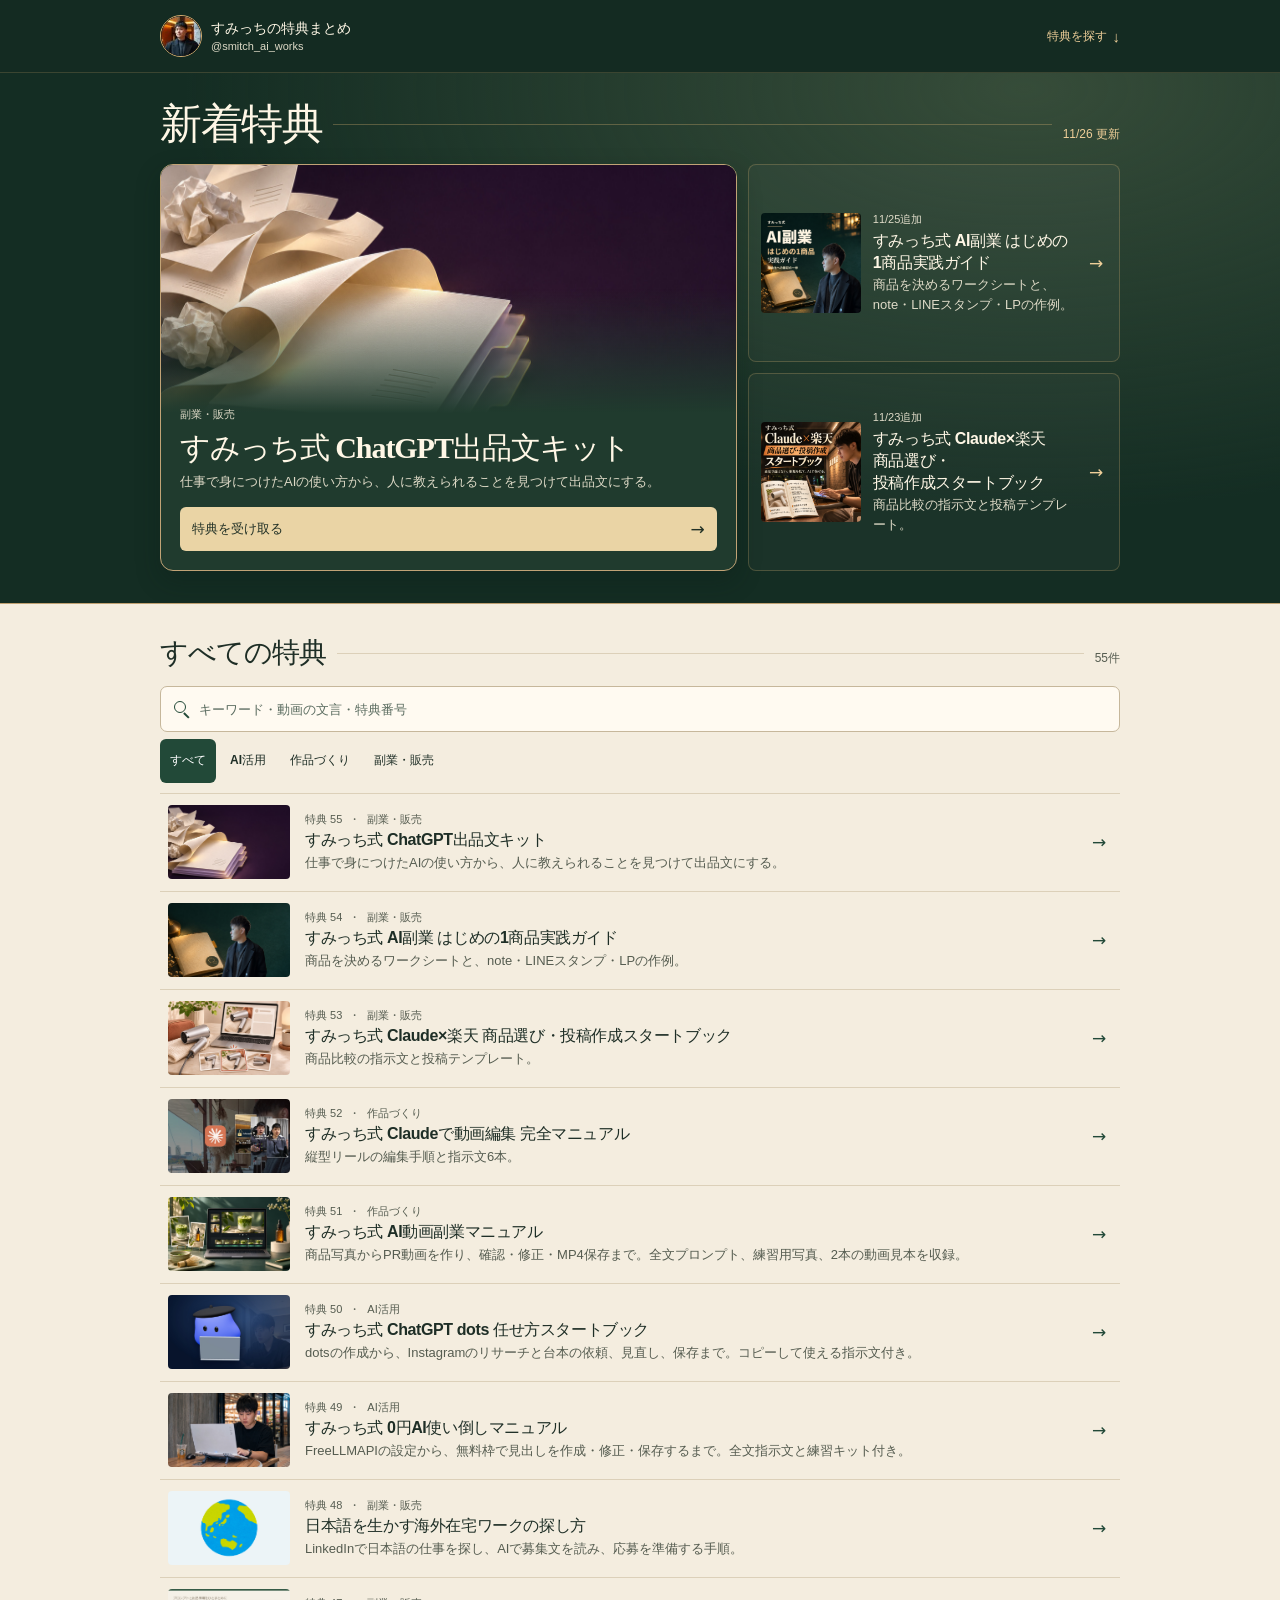
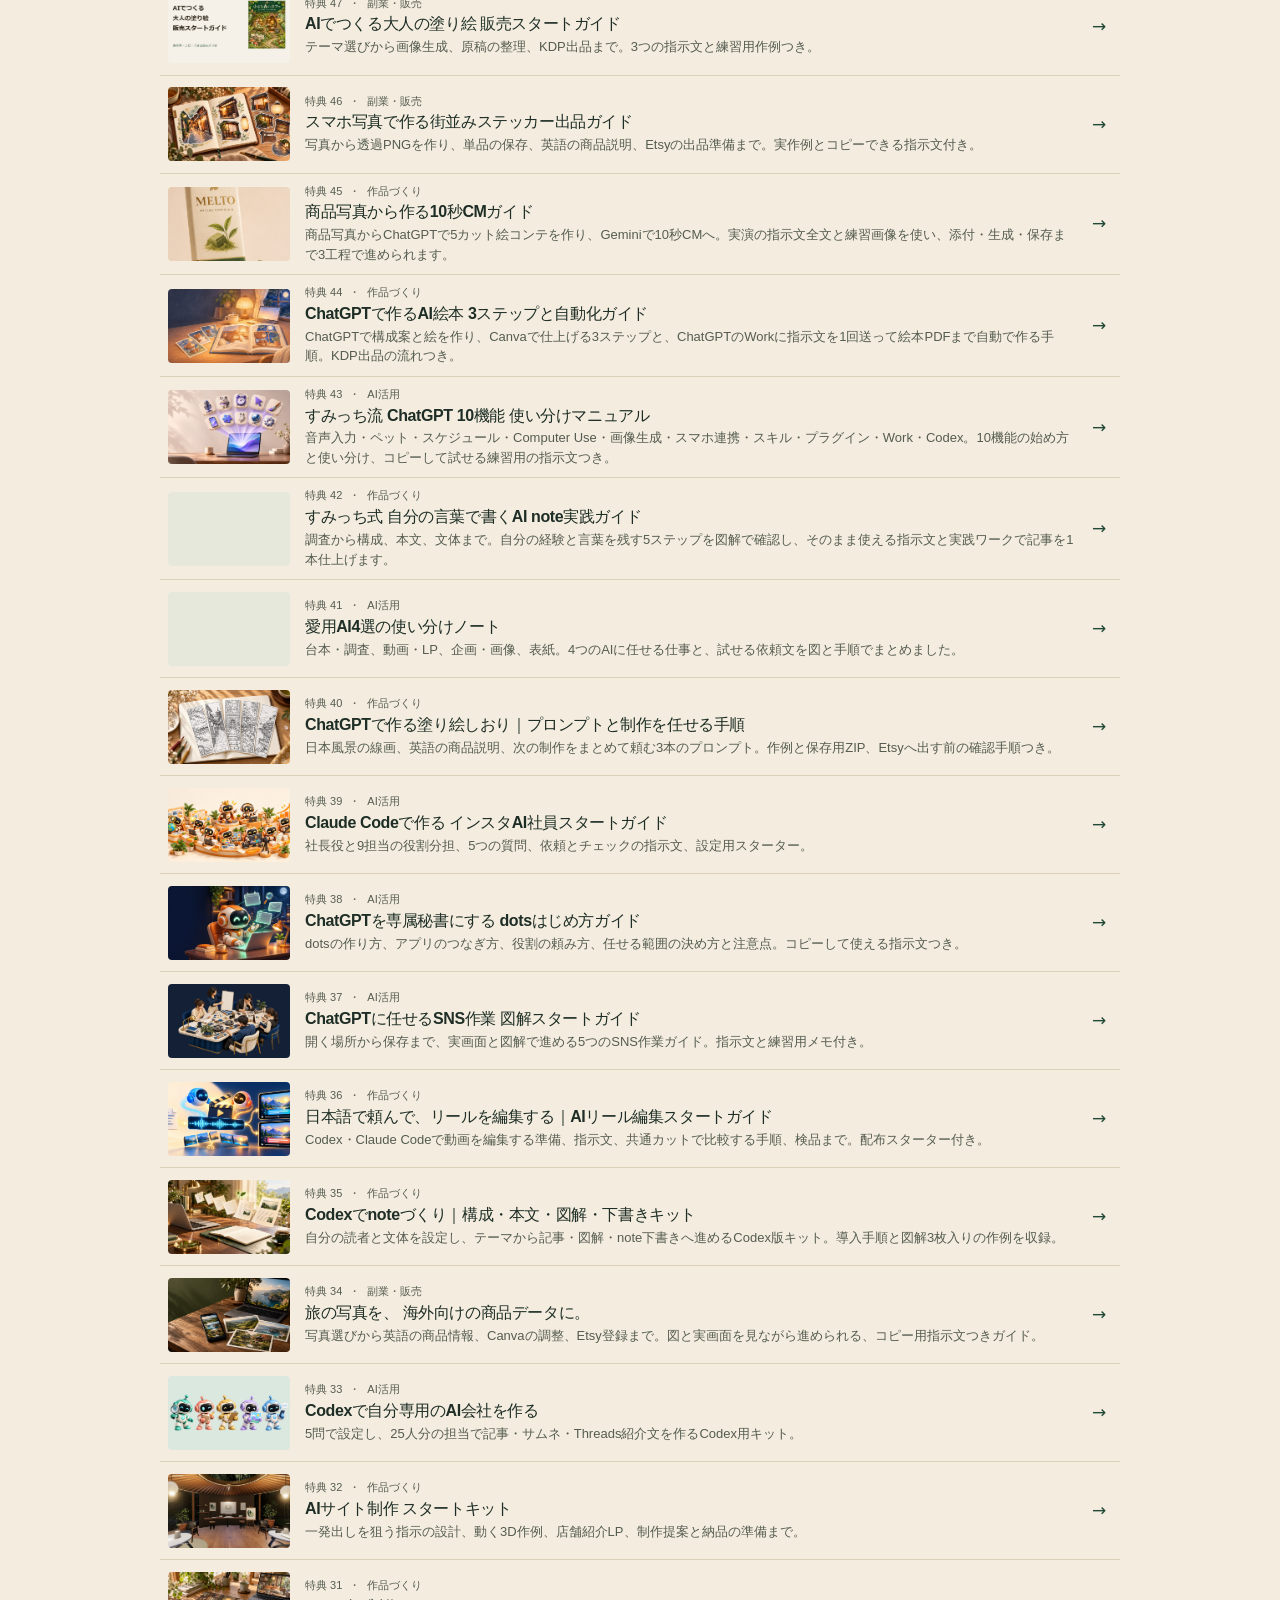
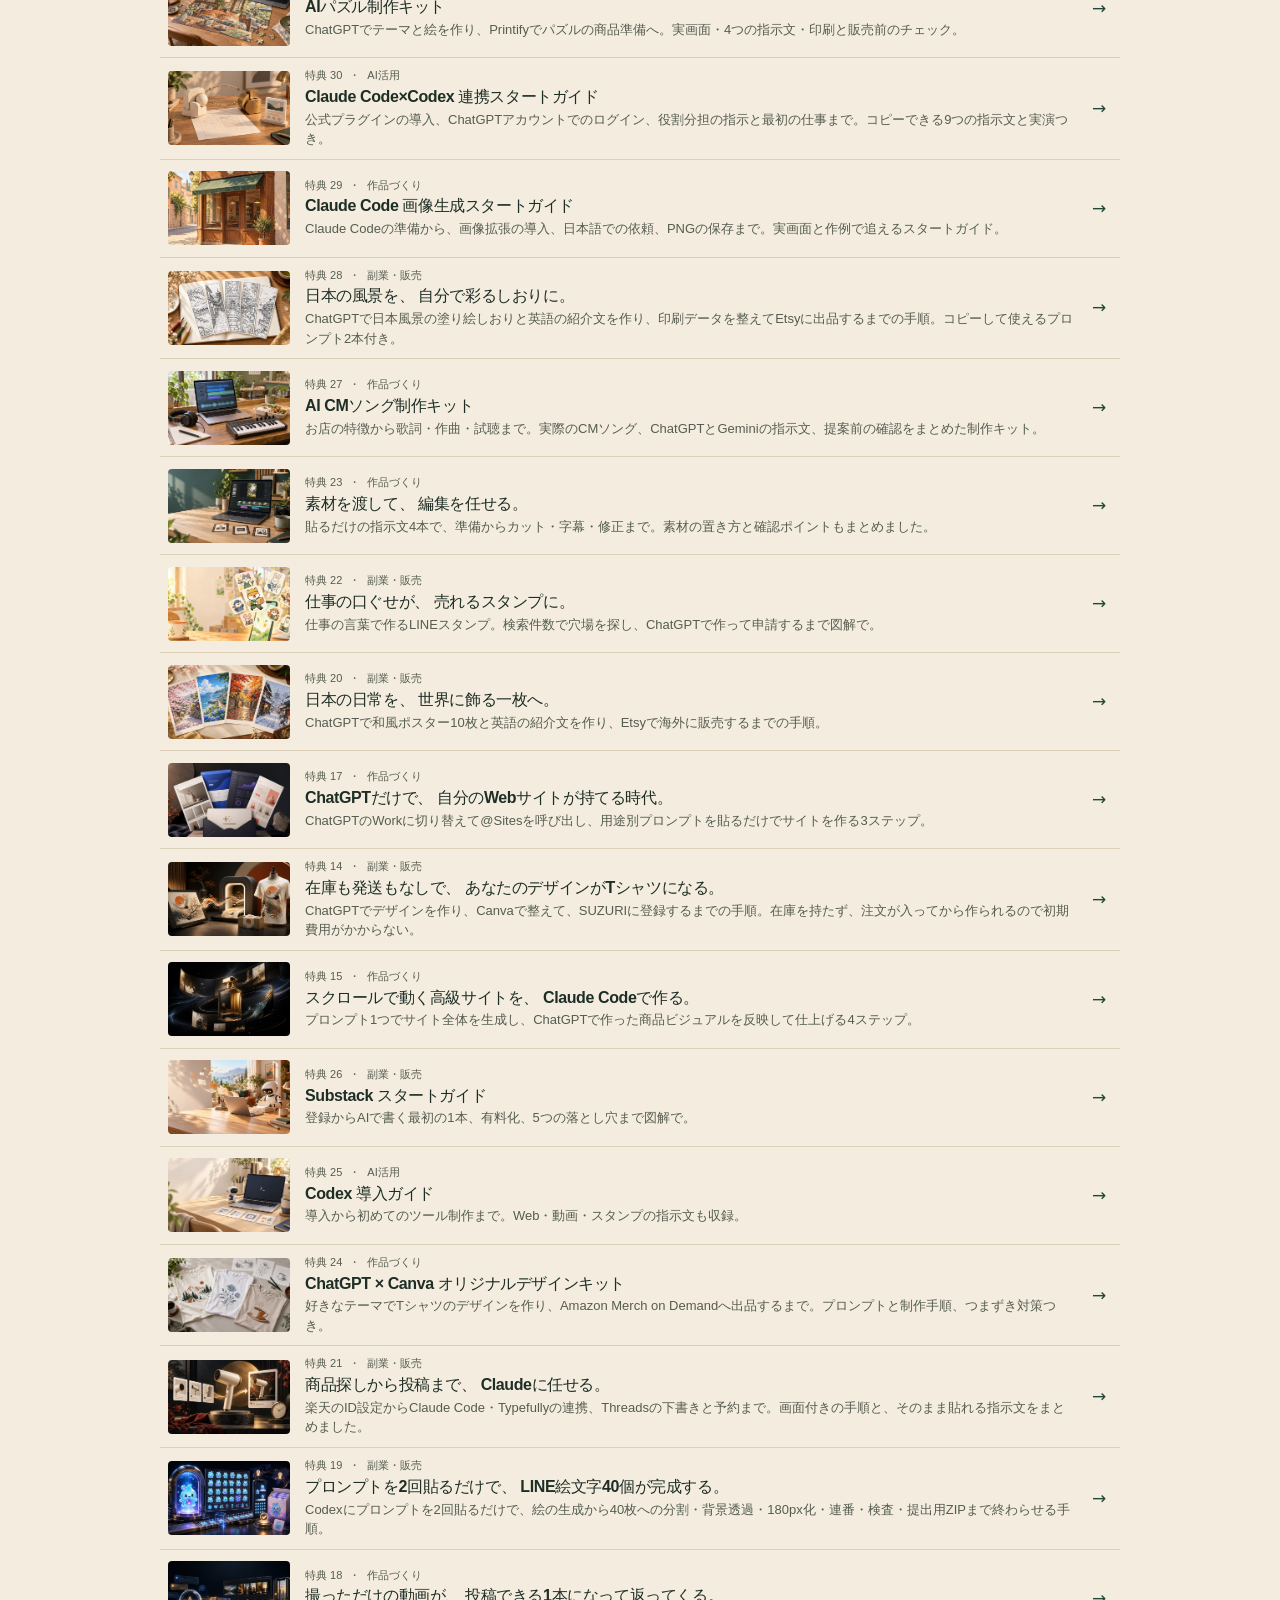
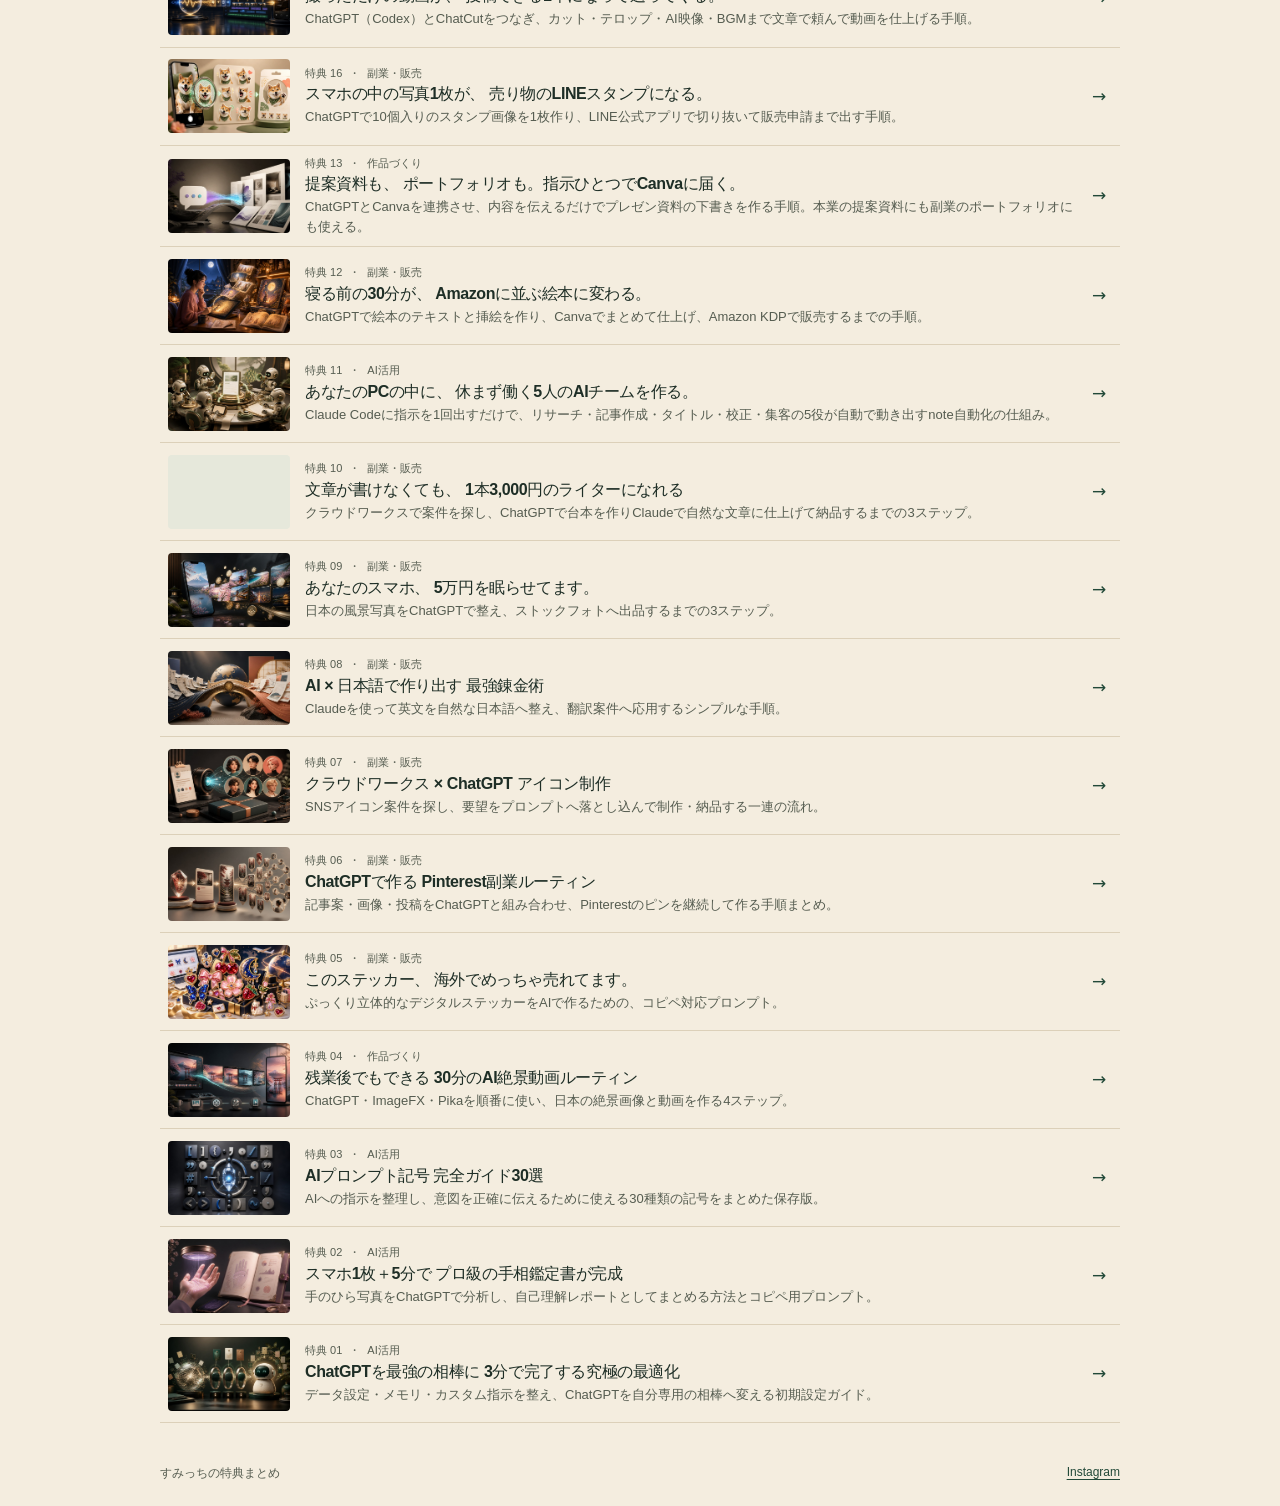
==== commit edc8006e: "今すぐ公開 すみっち式 ChatGPT出品文キット（特典55）（#34）" ====
--- a/index.html
+++ b/index.html
@@ -206,7 +206,7 @@
       .map((item, index) => ({ ...item, number: String(index + 1).padStart(2, '0') }));
   }
 
-const bonuses = revealDue([{"number": "01", "category": "ChatGPT活用", "title": "ChatGPTを最強の相棒に<br>3分で完了する究極の最適化", "plainTitle": "ChatGPTを最強の相棒に 3分で完了する究極の最適化", "description": "データ設定・メモリ・カスタム指示を整え、ChatGPTを自分専用の相棒へ変える初期設定ガイド。", "sourceVideo": "ChatGPT、初期設定のまま使っていませんか？", "sourceThumbnail": "", "tags": ["初期設定", "3ステップ", "初心者向け"], "url": "https://smitch-ai-works.github.io/no2-chatgpt-first-setting-info/", "image": "assets/preview-ai-v1/no2.jpg", "accent": "#2E5D50", "slug": "no2-chatgpt-first-setting-info"}, {"number": "02", "category": "ChatGPT活用", "title": "スマホ1枚＋5分で<br>プロ級の手相鑑定書が完成", "plainTitle": "スマホ1枚＋5分で プロ級の手相鑑定書が完成", "description": "手のひら写真をChatGPTで分析し、自己理解レポートとしてまとめる方法とコピペ用プロンプト。", "sourceVideo": "ChatGPTで手相鑑定ができるって知ってましたか？", "sourceThumbnail": "", "tags": ["画像解析", "手相", "プロンプト"], "url": "https://smitch-ai-works.github.io/no3-chatgpt-palm-reading/", "image": "assets/preview-ai-v1/no3.jpg", "accent": "#785C7D", "slug": "no3-chatgpt-palm-reading"}, {"number": "03", "category": "ChatGPT活用", "title": "AIプロンプト記号<br>完全ガイド30選", "plainTitle": "AIプロンプト記号 完全ガイド30選", "description": "AIへの指示を整理し、意図を正確に伝えるために使える30種類の記号をまとめた保存版。", "sourceVideo": "ChatGPT\n効率を爆上げする\n特殊な記号知ってる？", "sourceThumbnail": "assets/video-thumbs/no4.jpg", "tags": ["30種類", "指示改善", "保存版"], "url": "https://smitch-ai-works.github.io/no4-ai-keywords/", "image": "assets/preview-ai-v1/no4.jpg", "accent": "#45698E", "slug": "no4-ai-keywords"}, {"number": "04", "category": "画像・動画制作", "title": "残業後でもできる<br>30分のAI絶景動画ルーティン", "plainTitle": "残業後でもできる 30分のAI絶景動画ルーティン", "description": "ChatGPT・ImageFX・Pikaを順番に使い、日本の絶景画像と動画を作る4ステップ。", "sourceVideo": "忙しくてもOK!？\n旅行気分でできる\n絶景動画の作り方", "sourceThumbnail": "assets/video-thumbs/no5.jpg", "tags": ["ChatGPT", "ImageFX", "Pika"], "url": "https://smitch-ai-works.github.io/no5-ai-movie-creater/", "image": "assets/preview-ai-v1/no5.jpg", "accent": "#347B86", "slug": "no5-ai-movie-creater"}, {"number": "05", "category": "画像・動画制作", "title": "このステッカー、<br>海外でめっちゃ売れてます。", "plainTitle": "このステッカー、 海外でめっちゃ売れてます。", "description": "ぷっくり立体的なデジタルステッカーをAIで作るための、コピペ対応プロンプト。", "sourceVideo": "AI1つで完結！\n海外でバズってる\nステッカーの作り方", "sourceThumbnail": "assets/video-thumbs/no6.jpg", "tags": ["画像生成", "ステッカー", "海外販売"], "url": "https://smitch-ai-works.github.io/no6-ai-sticker/", "image": "assets/preview-ai-v1/no6.jpg", "accent": "#B66D82", "slug": "no6-ai-sticker"}, {"number": "06", "category": "AI副業", "title": "ChatGPTで作る<br>Pinterest副業ルーティン", "plainTitle": "ChatGPTで作る Pinterest副業ルーティン", "description": "記事案・画像・投稿をChatGPTと組み合わせ、Pinterestのピンを継続して作る手順まとめ。", "sourceVideo": "残業後でもできる！\nChatGPTで仕込む\n30歳の限界夜活", "sourceThumbnail": "assets/video-thumbs/no8.jpg", "tags": ["Pinterest", "コンテンツ制作", "集客"], "url": "https://smitch-ai-works.github.io/no8-chatgpt-pintarest/", "image": "assets/preview-ai-v1/no8.jpg", "accent": "#A55460", "slug": "no8-chatgpt-pintarest"}, {"number": "07", "category": "AI副業", "title": "クラウドワークス × ChatGPT<br>アイコン制作", "plainTitle": "クラウドワークス × ChatGPT アイコン制作", "description": "SNSアイコン案件を探し、要望をプロンプトへ落とし込んで制作・納品する一連の流れ。", "sourceVideo": "30分で出来ちゃう！？\n寝起き後でやる\n出勤前AIﾌｸ業", "sourceThumbnail": "assets/video-thumbs/no9.jpg", "tags": ["案件獲得", "SNSアイコン", "テンプレート"], "url": "https://smitch-ai-works.github.io/no9-chatgpt-icon-works/", "image": "assets/preview-ai-v1/no9.jpg", "accent": "#4F7479", "slug": "no9-chatgpt-icon-works"}, {"number": "08", "category": "AI副業", "title": "AI × 日本語で作り出す<br>最強錬金術", "plainTitle": "AI × 日本語で作り出す 最強錬金術", "description": "Claudeを使って英文を自然な日本語へ整え、翻訳案件へ応用するシンプルな手順。", "sourceVideo": "案件急増中の\n日本語翻訳を\nAI使ってﾌｸ収入化", "sourceThumbnail": "assets/video-thumbs/no10.jpg", "tags": ["Claude", "翻訳", "Fiverr"], "url": "https://smitch-ai-works.github.io/no10-claude-translation/", "image": "assets/preview-ai-v1/no10.jpg", "accent": "#A2735D", "slug": "no10-claude-translation"}, {"number": "09", "category": "画像・動画制作", "title": "あなたのスマホ、<br>5万円を眠らせてます。", "plainTitle": "あなたのスマホ、 5万円を眠らせてます。", "description": "日本の風景写真をChatGPTで整え、ストックフォトへ出品するまでの3ステップ。", "sourceVideo": "知らないのは損\nあなたの撮った写真で\n月5ﾏｿ作れる！？", "sourceThumbnail": "assets/video-thumbs/no14-126.png", "tags": ["写真編集", "日本の風景", "ストックフォト"], "url": "https://smitch-ai-works.github.io/no14-chatgpt-picture-japan/", "image": "assets/preview-ai-v1/no14.jpg", "accent": "#71814F", "slug": "no14-chatgpt-picture-japan"}, {"number": "10", "category": "AI副業", "title": "文章が書けなくても、<br>1本3,000円のライターになれる", "plainTitle": "文章が書けなくても、 1本3,000円のライターになれる", "description": "クラウドワークスで案件を探し、ChatGPTで台本を作りClaudeで自然な文章に仕上げて納品するまでの3ステップ。", "sourceVideo": "スキマ時間でOK\nChatGPT×Claude\nAI台本作成ﾌｸ業", "sourceThumbnail": "assets/video-thumbs/no17.jpg", "tags": ["クラウドワークス", "ChatGPT", "Claude"], "url": "https://smitch-ai-works.github.io/no17-ai-script-crowdworks/", "image": "assets/preview-ai-v1/no17.jpg", "accent": "#4A3F68", "slug": "no17-ai-script-crowdworks"}, {"number": "11", "category": "AI副業", "title": "あなたのPCの中に、<br>休まず働く5人のAIチームを作る。", "plainTitle": "あなたのPCの中に、 休まず働く5人のAIチームを作る。", "description": "Claude Codeに指示を1回出すだけで、リサーチ・記事作成・タイトル・校正・集客の5役が自動で動き出すnote自動化の仕組み。", "sourceVideo": "AIで社長になれる!?\nClaudeCodeで\n専門組織を作る裏技", "sourceThumbnail": "assets/video-thumbs/no20.jpg", "tags": ["Claude Code", "自動化", "サブエージェント"], "url": "https://smitch-ai-works.github.io/no20-claude-code-ai-note-organization/", "image": "assets/preview-ai-v1/no20.jpg", "accent": "#3F5347", "slug": "no20-claude-code-ai-note-organization"}, {"number": "12", "category": "AI副業", "title": "寝る前の30分が、<br>Amazonに並ぶ絵本に変わる。", "plainTitle": "寝る前の30分が、 Amazonに並ぶ絵本に変わる。", "description": "ChatGPTで絵本のテキストと挿絵を作り、Canvaでまとめて仕上げ、Amazon KDPで販売するまでの手順。", "sourceVideo": "資産性抜群！？\n絵心なしでもイケる\nAI絵本作りがヤバイ", "sourceThumbnail": "assets/video-thumbs/no18.jpg", "tags": ["ChatGPT", "Canva", "Amazon KDP"], "url": "https://smitch-ai-works.github.io/no18-ai-ehon-kdp/", "image": "assets/preview-ai-v1/no18.jpg", "accent": "#4A3F68", "slug": "no18-ai-ehon-kdp"}, {"number": "13", "category": "AI副業", "title": "提案資料も、<br>ポートフォリオも。指示ひとつでCanvaに届く。", "plainTitle": "提案資料も、 ポートフォリオも。指示ひとつでCanvaに届く。", "description": "ChatGPTとCanvaを連携させ、内容を伝えるだけでプレゼン資料の下書きを作る手順。本業の提案資料にも副業のポートフォリオにも使える。", "sourceVideo": "ChatGPTと\nCanvaを連携で\nスライドが作れるかも!?", "sourceThumbnail": "assets/video-thumbs/no21.jpg", "tags": ["ChatGPT", "Canva", "スライド作成"], "url": "https://smitch-ai-works.github.io/no21-chatgpt-canva-slide/", "image": "assets/preview-ai-v1/no21.jpg", "accent": "#5B4B9E", "slug": "no21-chatgpt-canva-slide"}, {"number": "14", "category": "AI副業", "title": "在庫も発送もなしで、<br>あなたのデザインがTシャツになる。", "plainTitle": "在庫も発送もなしで、 あなたのデザインがTシャツになる。", "description": "ChatGPTでデザインを作り、Canvaで整えて、SUZURIに登録するまでの手順。在庫を持たず、注文が入ってから作られるので初期費用がかからない。", "sourceVideo": "ChatGPTで\nTシャツ作って\nｶｾぐ日のVlog", "sourceThumbnail": "assets/video-thumbs/no26.jpg", "tags": ["ChatGPT", "Canva", "SUZURI"], "url": "https://smitch-ai-works.github.io/no26-chatgpt-tshirt-suzuri/", "image": "assets/preview-ai-v1/no26.jpg", "accent": "#E0592A", "slug": "no26-chatgpt-tshirt-suzuri", "publishedAt": 1788044400000}, {"number": "15", "category": "AI副業", "title": "スクロールで動く高級サイトを、<br>Claude Codeで作る。", "plainTitle": "スクロールで動く高級サイトを、 Claude Codeで作る。", "description": "プロンプト1つでサイト全体を生成し、ChatGPTで作った商品ビジュアルを反映して仕上げる4ステップ。", "sourceVideo": "ClaudeCode\n簡単指示出しで\nプロ級サイト作れます", "sourceThumbnail": "assets/video-thumbs/no24.jpg", "tags": ["Claude Code", "Three.js", "サイト制作"], "url": "https://smitch-ai-works.github.io/no24-claude-code-luxury-site/", "image": "assets/preview-ai-v1/no24.jpg", "accent": "#2C3A4F", "slug": "no24-claude-code-luxury-site", "publishedAt": 1787995620000}, {"number": "16", "category": "AI副業", "title": "スマホの中の写真1枚が、<br>売り物のLINEスタンプになる。", "plainTitle": "スマホの中の写真1枚が、 売り物のLINEスタンプになる。", "description": "ChatGPTで10個入りのスタンプ画像を1枚作り、LINE公式アプリで切り抜いて販売申請まで出す手順。", "sourceVideo": "再ブーム到来\nLINEスタンプを\nChatGPTで作る方法", "sourceThumbnail": "assets/video-thumbs/no27.jpg", "tags": ["ChatGPT", "LINEスタンプ", "スマホ完結"], "url": "https://smitch-ai-works.github.io/no27-chatgpt-line-sticker/", "image": "assets/preview-ai-v1/no27.jpg", "accent": "#00B900", "slug": "no27-chatgpt-line-sticker"}, {"number": "17", "category": "AI活用", "title": "ChatGPTだけで、<br>自分のWebサイトが持てる時代。", "plainTitle": "ChatGPTだけで、 自分のWebサイトが持てる時代。", "description": "ChatGPTのWorkに切り替えて@Sitesを呼び出し、用途別プロンプトを貼るだけでサイトを作る3ステップ。", "sourceVideo": "ChatGPTだけで\nWebページ\n作れます", "sourceThumbnail": "assets/video-thumbs/no25.jpg", "tags": ["ChatGPT Sites", "テンプレ", "LP制作"], "url": "https://smitch-ai-works.github.io/no25-chatgpt-sites-templates/", "image": "assets/preview-ai-v1/no25.jpg", "accent": "#4F5BA6", "slug": "no25-chatgpt-sites-templates", "publishedAt": 1788339960000}, {"number": "18", "category": "画像・動画制作", "title": "撮っただけの動画が、<br>投稿できる1本になって返ってくる。", "plainTitle": "撮っただけの動画が、 投稿できる1本になって返ってくる。", "description": "ChatGPT（Codex）とChatCutをつなぎ、カット・テロップ・AI映像・BGMまで文章で頼んで動画を仕上げる手順。", "sourceVideo": "これで完結!?\n動画編集できる\n話題のAIがヤバイ", "sourceThumbnail": "assets/video-thumbs/no29.jpg", "tags": ["ChatGPT", "Codex", "ChatCut"], "url": "https://smitch-ai-works.github.io/no29-chatgpt-codex-chatcut/", "image": "assets/preview-ai-v1/no29.jpg", "accent": "#4A3F68", "slug": "no29-chatgpt-codex-chatcut"}, {"number": "19", "category": "AI副業", "title": "プロンプトを2回貼るだけで、<br>LINE絵文字40個が完成する。", "plainTitle": "プロンプトを2回貼るだけで、 LINE絵文字40個が完成する。", "description": "Codexにプロンプトを2回貼るだけで、絵の生成から40枚への分割・背景透過・180px化・連番・検査・提出用ZIPまで終わらせる手順。", "sourceVideo": "センス不要\nLINE絵文字を\nAIでゼロから作る", "sourceThumbnail": "assets/video-thumbs/no28.jpg", "tags": ["Codex", "LINE絵文字", "スマホ完結"], "url": "https://smitch-ai-works.github.io/no28-chatgpt-codex-line-emoji/", "image": "assets/preview-ai-v1/no28.jpg", "accent": "#C08A3E", "slug": "no28-chatgpt-codex-line-emoji"}, {"number": "20", "category": "AI副業", "title": "日本の日常を、<br>世界に飾る一枚へ。", "plainTitle": "日本の日常を、 世界に飾る一枚へ。", "description": "ChatGPTで和風ポスター10枚と英語の紹介文を作り、Etsyで海外に販売するまでの手順。", "sourceVideo": "日本人ならやるべき\nChatGPTで\n和風ポスター作る方法", "sourceThumbnail": "assets/video-thumbs/no31.jpg", "tags": ["ChatGPT", "和風ポスター", "Etsy"], "url": "https://smitch-ai-works.github.io/no31-japanese-posters/", "image": "assets/preview-ai-v1/no31.jpg", "accent": "#86672F", "slug": "no31-japanese-posters", "publishedAt": 1789461000000}, {"number": "21", "category": "AI副業", "title": "商品探しから投稿まで、<br>Claudeに任せる。", "plainTitle": "商品探しから投稿まで、 Claudeに任せる。", "description": "楽天のID設定からClaude Code・Typefullyの連携、Threadsの下書きと予約まで。画面付きの手順と、そのまま貼れる指示文をまとめました。", "sourceVideo": "勝手に積み上がる!?\n楽天アフィを\nClaudeにやらせると...", "sourceThumbnail": "assets/video-thumbs/no30.jpg", "tags": ["Claude", "楽天", "Threads"], "url": "https://smitch-ai-works.github.io/no30-claude-rakuten-threads/", "image": "assets/preview-ai-v1/no30.jpg", "accent": "#1F5FBF", "slug": "no30-claude-rakuten-threads"}, {"number": "22", "category": "AI副業", "title": "仕事の口ぐせが、<br>売れるスタンプに。", "plainTitle": "仕事の口ぐせが、 売れるスタンプに。", "description": "仕事の言葉で作るLINEスタンプ。検索件数で穴場を探し、ChatGPTで作って申請するまで図解で。", "sourceVideo": "LINEスタンプ\n作っても売れない\n意外な理由", "sourceThumbnail": "assets/video-thumbs/no37.png", "tags": ["LINEスタンプ", "ChatGPT", "AI副業"], "url": "https://smitch-ai-works.github.io/no37-line-work-stickers/", "image": "assets/preview-ai-v1/no37.jpg", "accent": "#06A94D", "slug": "no37-line-work-stickers", "publishedAt": 1790240400000}, {"number": "23", "category": "画像・動画制作", "title": "素材を渡して、<br>編集を任せる。", "plainTitle": "素材を渡して、 編集を任せる。", "description": "貼るだけの指示文4本で、準備からカット・字幕・修正まで。素材の置き方と確認ポイントもまとめました。", "sourceVideo": "編集者いらず!?\nChatGPTで\n動画編集できます", "sourceThumbnail": "assets/video-thumbs/no35.png", "tags": ["Codex", "動画編集", "SNS"], "url": "https://smitch-ai-works.github.io/no35-codex-video-editing/", "image": "assets/preview-ai-v1/no35.jpg", "accent": "#4A3F68", "slug": "no35-codex-video-editing", "publishedAt": 1790586000000}, {"number": "24", "category": "AI副業", "title": "ChatGPT × Canva<br>オリジナルデザインキット", "plainTitle": "ChatGPT × Canva オリジナルデザインキット", "description": "好きなテーマでTシャツのデザインを作り、Amazon Merch on Demandへ出品するまで。プロンプトと制作手順、つまずき対策つき。", "sourceVideo": "在庫なしでOK\nChatGPT×Amazon\nTシャツ販売", "sourceThumbnail": "assets/video-thumbs/no33-511f61c6.jpg", "tags": ["Tシャツ", "ChatGPT", "Canva"], "url": "https://smitch-ai-works.github.io/no33-cat-tshirt/", "image": "assets/preview-ai-v1/no33.jpg", "accent": "#4A3F68", "slug": "no33-cat-tshirt"}, {"number": "25", "category": "AI活用", "title": "Codex<br>導入ガイド", "plainTitle": "Codex 導入ガイド", "description": "導入から初めてのツール制作まで。Web・動画・スタンプの指示文も収録。", "sourceVideo": "ClaudeCode\n今から始めるなら\nCodex一択です", "sourceThumbnail": "assets/video-thumbs/no34.png", "tags": ["Codex", "AI活用", "仕事効率化"], "url": "https://smitch-ai-works.github.io/no34-codex-starter/", "image": "assets/preview-ai-v1/no34.jpg", "accent": "#1F5FBF", "slug": "no34-codex-starter"}, {"number": "26", "category": "AI副業", "title": "Substack<br>スタートガイド", "plainTitle": "Substack スタートガイド", "description": "登録からAIで書く最初の1本、有料化、5つの落とし穴まで図解で。", "sourceVideo": "海外で話題!?\nSubstack×AI\nSNS収益化", "sourceThumbnail": "assets/video-thumbs/no36.png", "tags": ["Substack", "AI活用", "SNS運用"], "url": "https://smitch-ai-works.github.io/no36-substack-starter/", "image": "assets/preview-ai-v1/no36.jpg", "accent": "#D9480F", "slug": "no36-substack-starter"}, {"number": "27", "category": "AI音楽制作", "title": "AI CMソング制作キット", "plainTitle": "AI CMソング制作キット", "description": "お店の特徴から歌詞・作曲・試聴まで。実際のCMソング、ChatGPTとGeminiの指示文、提案前の確認をまとめた制作キット。", "sourceVideo": "AIで作った曲\n実は海外では\nバカ売れ!?", "sourceThumbnail": "assets/video-thumbs/no38.png", "tags": ["ChatGPT", "Gemini", "CMソング"], "url": "https://smitch-ai-works.github.io/no38-ai-cm-song/", "image": "assets/preview-ai-v1/no38.jpg", "accent": "#52644B", "slug": "no38-ai-cm-song", "publishedAt": 1791968400000}, {"number": "28", "category": "AI副業", "title": "日本の風景を、<br>自分で彩るしおりに。", "plainTitle": "日本の風景を、 自分で彩るしおりに。", "description": "ChatGPTで日本風景の塗り絵しおりと英語の紹介文を作り、印刷データを整えてEtsyに出品するまでの手順。コピーして使えるプロンプト2本付き。", "sourceVideo": "海外で流行中!?\nChatGPTで\n塗り絵しおり作る方法", "sourceThumbnail": "assets/video-thumbs/no32.png", "tags": ["ChatGPT", "塗り絵しおり", "Etsy"], "url": "https://smitch-ai-works.github.io/no32-japanese-bookmarks/", "image": "assets/preview-ai-v1/no32.jpg", "accent": "#927036", "slug": "no32-japanese-bookmarks", "publishedAt": 1792139400000}, {"number": "29", "category": "画像・動画制作", "title": "Claude Code<br>画像生成スタートガイド", "plainTitle": "Claude Code 画像生成スタートガイド", "description": "Claude Codeの準備から、画像拡張の導入、日本語での依頼、PNGの保存まで。実画面と作例で追えるスタートガイド。", "sourceVideo": "待望の進化\nClaude Codeだけで\n画像まで完結", "sourceThumbnail": "assets/video-thumbs/no42.png", "tags": ["Claude Code", "Codex", "画像生成"], "url": "https://smitch-ai-works.github.io/no42-claude-code-image/", "image": "assets/preview-ai-v1/no42.jpg", "accent": "#4E6B57", "slug": "no42-claude-code-image", "publishedAt": 1792485000000}, {"number": "30", "category": "AI活用", "title": "Claude Code×Codex<br>連携スタートガイド", "plainTitle": "Claude Code×Codex 連携スタートガイド", "description": "公式プラグインの導入、ChatGPTアカウントでのログイン、役割分担の指示と最初の仕事まで。コピーできる9つの指示文と実演つき。", "sourceVideo": "ChatGPTとClaude\nまさか今も\n別々に使ってる？", "sourceThumbnail": "assets/video-thumbs/no43.png", "tags": ["Claude Code", "Codex", "AI連携"], "url": "https://smitch-ai-works.github.io/no43-claude-code-codex/", "image": "assets/preview-ai-v1/no43.jpg", "accent": "#4A3F68", "slug": "no43-claude-code-codex", "publishedAt": 1792657800000}, {"number": "31", "category": "AIグッズ制作", "title": "AIパズル制作キット", "plainTitle": "AIパズル制作キット", "description": "ChatGPTでテーマと絵を作り、Printifyでパズルの商品準備へ。実画面・4つの指示文・印刷と販売前のチェック。", "sourceVideo": "在庫なしでOK\nChatGPTで作る\nパズル販売", "sourceThumbnail": "assets/video-thumbs/no41.png", "tags": ["ChatGPT", "Printify", "パズル制作"], "url": "https://smitch-ai-works.github.io/no41-ai-puzzle/", "image": "assets/preview-ai-v1/no41.jpg", "accent": "#52644B", "slug": "no41-ai-puzzle", "publishedAt": 1792830600000}, {"number": "32", "category": "AIサイト制作", "title": "AIサイト制作<br>スタートキット", "plainTitle": "AIサイト制作 スタートキット", "description": "一発出しを狙う指示の設計、動く3D作例、店舗紹介LP、制作提案と納品の準備まで。", "sourceVideo": "ChatGPT-6\nたった1回指示で\nこれ作れます", "sourceThumbnail": "assets/video-thumbs/no39.png", "tags": ["Codex", "GPT-6.1 Sol", "サイト制作"], "url": "https://smitch-ai-works.github.io/no39-ai-web-production/", "image": "assets/preview-ai-v1/no39.jpg", "accent": "#536655", "slug": "no39-ai-web-production", "publishedAt": 1793005200000}, {"number": "33", "category": "AI活用", "title": "Codexで自分専用のAI会社を作る", "plainTitle": "Codexで自分専用のAI会社を作る", "description": "5問で設定し、25人分の担当で記事・サムネ・Threads紹介文を作るCodex用キット。", "sourceVideo": "自分は社長\nAI社員25人に\n仕事を任せる", "sourceThumbnail": "assets/video-thumbs/no173.png", "tags": ["Codex", "AI社員", "note"], "url": "https://smitch-ai-works.github.io/no44-codex-ai-company/", "image": "assets/preview-ai-v1/no44.jpg", "accent": "#205749", "slug": "no44-codex-ai-company", "publishedAt": 1793176200000}, {"number": "34", "category": "AI副業", "title": "旅の写真を、<br>海外向けの商品データに。", "plainTitle": "旅の写真を、 海外向けの商品データに。", "description": "写真選びから英語の商品情報、Canvaの調整、Etsy登録まで。図と実画面を見ながら進められる、コピー用指示文つきガイド。", "sourceVideo": "旅先の写真が\nChatGPTで\n商品になる!?", "sourceThumbnail": "assets/video-thumbs/no47.png", "tags": ["ChatGPT", "Canva", "Etsy", "写真販売"], "url": "https://smitch-ai-works.github.io/no47-travel-photo-etsy/", "image": "assets/preview-ai-v1/no47.jpg", "accent": "#2c654c", "slug": "no47-travel-photo-etsy", "publishedAt": 1793349000000}, {"number": "35", "category": "AI活用・文章作成", "title": "Codexでnoteづくり｜構成・本文・図解・下書きキット", "plainTitle": "Codexでnoteづくり｜構成・本文・図解・下書きキット", "description": "自分の読者と文体を設定し、テーマから記事・図解・note下書きへ進めるCodex版キット。導入手順と図解3枚入りの作例を収録。", "sourceVideo": "話題のnote\nChatGPT使うと\n記事ができる!?", "sourceThumbnail": "assets/video-thumbs/no178.png", "tags": ["note", "Codex", "スキル", "文章作成"], "url": "https://smitch-ai-works.github.io/no45-note-codex-workflow/", "image": "assets/preview-ai-v1/no45.jpg", "accent": "#31674f", "slug": "no45-note-codex-workflow", "publishedAt": 1793521800000}, {"number": "36", "category": "AI活用・動画編集", "title": "日本語で頼んで、リールを編集する｜AIリール編集スタートガイド", "plainTitle": "日本語で頼んで、リールを編集する｜AIリール編集スタートガイド", "description": "Codex・Claude Codeで動画を編集する準備、指示文、共通カットで比較する手順、検品まで。配布スターター付き。", "sourceVideo": "ChatGPTとClaude\n編集任せたら\nこうなった", "sourceThumbnail": "assets/video-thumbs/no174.png", "tags": ["Codex", "Claude Code", "動画編集", "指示文"], "url": "https://smitch-ai-works.github.io/no46-ai-reel-editing/", "image": "assets/preview-ai-v1/no46.jpg", "accent": "#245b96", "slug": "no46-ai-reel-editing", "publishedAt": 1793614194000}, {"number": "37", "category": "AI仕事術", "title": "ChatGPTに任せるSNS作業 図解スタートガイド", "plainTitle": "ChatGPTに任せるSNS作業 図解スタートガイド", "description": "開く場所から保存まで、実画面と図解で進める5つのSNS作業ガイド。指示文と練習用メモ付き。", "sourceVideo": "知らないと損!?\nChatGPTの\n神プラグイン5選", "sourceThumbnail": "assets/video-thumbs/no51.png", "tags": ["SNS", "ChatGPT", "プラグイン"], "url": "https://smitch-ai-works.github.io/no51-chatgpt-sns-plugins/", "image": "assets/preview-ai-v1/no51.jpg", "accent": "#23354C", "slug": "no51-chatgpt-sns-plugins", "publishedAt": 1793696126000}, {"number": "38", "category": "AI活用", "title": "ChatGPTを専属秘書にする dotsはじめ方ガイド", "plainTitle": "ChatGPTを専属秘書にする dotsはじめ方ガイド", "description": "dotsの作り方、アプリのつなぎ方、役割の頼み方、任せる範囲の決め方と注意点。コピーして使える指示文つき。", "sourceVideo": "寝てる間も\nChatGPTが\n勝手に働く!?", "sourceThumbnail": "assets/video-thumbs/no54.png", "tags": ["ChatGPT", "dots", "AI秘書"], "url": "https://smitch-ai-works.github.io/no54-chatgpt-dots-secretary/", "image": "assets/preview-ai-v1/no54.jpg", "accent": "#0F7A63", "slug": "no54-chatgpt-dots-secretary", "publishedAt": 1793784082000}, {"number": "39", "category": "AI活用", "title": "Claude Codeで作る インスタAI社員スタートガイド", "plainTitle": "Claude Codeで作る インスタAI社員スタートガイド", "description": "社長役と9担当の役割分担、5つの質問、依頼とチェックの指示文、設定用スターター。", "sourceVideo": "僕のインスタ\n実は10人の\nAI社員が運用", "sourceThumbnail": "assets/video-thumbs/no50.png", "tags": ["Claude Code", "AI社員", "インスタ運用"], "url": "https://smitch-ai-works.github.io/no50-instagram-ai-team/", "image": "assets/preview-ai-v1/no50.jpg", "accent": "#4A3F68", "slug": "no50-instagram-ai-team", "publishedAt": 1793920301000}, {"number": "40", "category": "AI副業", "title": "ChatGPTで作る塗り絵しおり｜プロンプトと制作を任せる手順", "plainTitle": "ChatGPTで作る塗り絵しおり｜プロンプトと制作を任せる手順", "description": "日本風景の線画、英語の商品説明、次の制作をまとめて頼む3本のプロンプト。作例と保存用ZIP、Etsyへ出す前の確認手順つき。", "sourceVideo": "海外に刺さる!?\nChatGPTで\n塗り絵しおり", "sourceThumbnail": "assets/video-thumbs/no56.png", "tags": ["ChatGPT", "塗り絵しおり", "Etsy"], "url": "https://smitch-ai-works.github.io/no56-chatgpt-bookmark-workflow/", "image": "assets/preview-ai-v1/no56.jpg", "accent": "#927036", "slug": "no56-chatgpt-bookmark-workflow", "publishedAt": 1793959901000}, {"number": "41", "category": "AI副業", "title": "愛用AI4選の使い分けノート", "plainTitle": "愛用AI4選の使い分けノート", "description": "台本・調査、動画・LP、企画・画像、表紙。4つのAIに任せる仕事と、試せる依頼文を図と手順でまとめました。", "sourceVideo": "副業で月100万円\n僕が愛用する\nAIツール4選", "sourceThumbnail": "assets/video-thumbs/no58.png", "tags": ["Claude Code", "Codex", "ChatGPT", "Canva"], "url": "https://smitch-ai-works.github.io/no58-ai-tools-workflow/", "image": "assets/preview-ai-v1/no58.jpg", "accent": "#796126", "slug": "no58-ai-tools-workflow", "publishedAt": 1794043569000}, {"number": "42", "category": "AI副業", "title": "すみっち式 自分の言葉で書くAI note実践ガイド", "plainTitle": "すみっち式 自分の言葉で書くAI note実践ガイド", "description": "調査から構成、本文、文体まで。自分の経験と言葉を残す5ステップを図解で確認し、そのまま使える指示文と実践ワークで記事を1本仕上げます。", "sourceVideo": "ただnote書くのはNG!\nChatGPTで運用する\n厳選コツ5選", "sourceThumbnail": "assets/video-thumbs/no60.png", "tags": ["ChatGPT", "Codex", "note"], "url": "https://smitch-ai-works.github.io/no60-ai-note-practice/", "image": "assets/preview-ai-v1/no60.jpg", "accent": "#19645c", "slug": "no60-ai-note-practice", "publishedAt": 1794130763000}, {"number": "43", "category": "ChatGPT活用", "title": "すみっち流 ChatGPT 10機能 使い分けマニュアル", "plainTitle": "すみっち流 ChatGPT 10機能 使い分けマニュアル", "description": "音声入力・ペット・スケジュール・Computer Use・画像生成・スマホ連携・スキル・プラグイン・Work・Codex。10機能の始め方と使い分け、コピーして試せる練習用の指示文つき。", "sourceVideo": "知らずに損してる!?\nChatGPTの\n神機能10選", "sourceThumbnail": "assets/video-thumbs/no59.png", "tags": ["ChatGPT", "Codex", "使い分け"], "url": "https://smitch-ai-works.github.io/no59-chatgpt-10-functions/", "image": "assets/preview-ai-v1/no59.jpg", "accent": "#3A6CF4", "slug": "no59-chatgpt-10-functions", "publishedAt": 1794217799000}, {"number": "44", "category": "AI活用", "title": "ChatGPTで作るAI絵本 3ステップと自動化ガイド", "plainTitle": "ChatGPTで作るAI絵本 3ステップと自動化ガイド", "description": "ChatGPTで構成案と絵を作り、Canvaで仕上げる3ステップと、ChatGPTのWorkに指示文を1回送って絵本PDFまで自動で作る手順。KDP出品の流れつき。", "sourceVideo": "再ブーム到来!?\nスキマ時間で\nAI絵本vlog", "sourceThumbnail": "assets/video-thumbs/no55.png", "tags": ["ChatGPT", "AI絵本", "自動化"], "url": "https://smitch-ai-works.github.io/no55-ai-ehon-work-auto/", "image": "assets/preview-ai-v1/no55.jpg", "accent": "#B45F1E", "slug": "no55-ai-ehon-work-auto", "publishedAt": 1794303006000}, {"number": "45", "category": "AI副業", "title": "商品写真から作る10秒CMガイド", "plainTitle": "商品写真から作る10秒CMガイド", "description": "商品写真からChatGPTで5カット絵コンテを作り、Geminiで10秒CMへ。実演の指示文全文と練習画像を使い、添付・生成・保存まで3工程で進められます。", "sourceVideo": "写真1枚が\nAIに頼んだら\n商品CMに!?", "sourceThumbnail": "assets/video-thumbs/no61.png", "tags": ["ChatGPT", "Gemini", "動画制作"], "url": "https://smitch-ai-works.github.io/no61-gemini-product-cm/", "image": "assets/preview-ai-v1/no61.jpg", "accent": "#244d2b", "slug": "no61-gemini-product-cm", "publishedAt": 1794561376000}, {"number": "46", "category": "AI副業", "title": "スマホ写真で作る街並みステッカー出品ガイド", "plainTitle": "スマホ写真で作る街並みステッカー出品ガイド", "description": "写真から透過PNGを作り、単品の保存、英語の商品説明、Etsyの出品準備まで。実作例とコピーできる指示文付き。", "sourceVideo": "AI画像はNG!?\n知っておきたい\n意外な落とし穴", "sourceThumbnail": "assets/video-thumbs/no49.png", "tags": ["ChatGPT", "Etsy", "ステッカー"], "url": "https://smitch-ai-works.github.io/no49-street-photo-stickers/", "image": "assets/preview-ai-v1/no49.jpg", "accent": "#9b7836", "slug": "no49-street-photo-stickers", "publishedAt": 1794649360000}, {"number": "47", "category": "AI副業", "title": "AIでつくる大人の塗り絵 販売スタートガイド", "plainTitle": "AIでつくる大人の塗り絵 販売スタートガイド", "description": "テーマ選びから画像生成、原稿の整理、KDP出品まで。3つの指示文と練習用作例つき。", "sourceVideo": "絵が苦手でも\nAIに任せて\n塗り絵販売", "sourceThumbnail": "assets/video-thumbs/no53.png", "tags": ["ChatGPT", "塗り絵", "Amazon KDP"], "url": "https://smitch-ai-works.github.io/no53-ai-coloring-book/", "image": "assets/preview-ai-v1/no53.jpg", "accent": "#355A45", "slug": "no53-ai-coloring-book", "publishedAt": 1794747759000}, {"number": "48", "category": "AI活用", "title": "日本語を生かす海外在宅ワークの探し方", "plainTitle": "日本語を生かす海外在宅ワークの探し方", "description": "LinkedInで日本語の仕事を探し、AIで募集文を読み、応募を準備する手順。", "sourceVideo": "日本語が武器に!?\n海外で見つかる\n在宅ワーク", "sourceThumbnail": "assets/video-thumbs/no187.png", "tags": ["在宅ワーク", "日本語", "LinkedIn"], "url": "https://smitch-ai-works.github.io/no48-japanese-remote-work/", "image": "assets/preview-ai-v1/no48.jpg", "accent": "#0a66c2", "slug": "no48-japanese-remote-work", "publishedAt": 1794828222000}, {"number": "49", "category": "AI活用", "title": "すみっち式 0円AI使い倒しマニュアル", "plainTitle": "すみっち式 0円AI使い倒しマニュアル", "description": "FreeLLMAPIの設定から、無料枠で見出しを作成・修正・保存するまで。全文指示文と練習キット付き。", "sourceVideo": "ほとんどの人が知らない\n有名AIが無料で使える\n神ツール見つけた", "sourceThumbnail": "assets/video-thumbs/no65-canva-v2.png", "tags": ["FreeLLMAPI", "無料枠", "SNS投稿"], "url": "https://smitch-ai-works.github.io/no65-free-ai-start/", "image": "assets/preview-ai-v1/no65.jpg", "accent": "#12387a", "slug": "no65-free-ai-start", "publishedAt": 1794910839000, "bonusCover": "assets/bonus-covers/no65.png"}, {"number": "50", "category": "ChatGPT活用", "title": "すみっち式 ChatGPT dots 任せ方スタートブック", "plainTitle": "すみっち式 ChatGPT dots 任せ方スタートブック", "description": "dotsの作成から、Instagramのリサーチと台本の依頼、見直し、保存まで。コピーして使える指示文付き。", "sourceVideo": "パソコンを閉じても\nChatGPTが\n仕事を進める!?", "sourceThumbnail": "assets/video-thumbs/no66.png", "tags": ["dots", "リサーチ", "台本作成"], "url": "https://smitch-ai-works.github.io/no66-chatgpt-dots-workflow/", "image": "assets/preview-ai-v1/no66.jpg", "accent": "#187cff", "slug": "no66-chatgpt-dots-workflow", "publishedAt": 1795079500000, "bonusCover": "assets/bonus-covers/no66.png"}, {"number": "51", "category": "AI動画制作", "title": "すみっち式 AI動画副業マニュアル", "plainTitle": "すみっち式 AI動画副業マニュアル", "description": "商品写真からPR動画を作り、確認・修正・MP4保存まで。全文プロンプト、練習用写真、2本の動画見本を収録。", "sourceVideo": "遊びながらでも\nChatGPTで\n稼げるって本当!?", "sourceThumbnail": "assets/video-thumbs/no64.png", "tags": ["ChatGPT", "PR動画", "動画編集"], "url": "https://smitch-ai-works.github.io/no64-chatgpt-pr-video/", "image": "assets/preview-ai-v1/no64.jpg", "accent": "#117e78", "slug": "no64-chatgpt-pr-video", "publishedAt": 1795164982000, "bonusCover": "assets/bonus-covers/no64.png"}, {"number": "52", "category": "Claude活用", "title": "すみっち式 Claudeで動画編集 完全マニュアル", "plainTitle": "すみっち式 Claudeで動画編集 完全マニュアル", "description": "自分の声と素材で、Claudeに縦型リールを1本作らせる6ステップ。実際の修正例と、編集・修正・ルール保存に使える指示文6本付き。", "sourceVideo": "", "sourceThumbnail": "", "tags": ["Claude", "動画編集", "リール"], "url": "https://smitch-ai-works.github.io/no67-claude-video-editing/", "image": "assets/preview-ai-v1/no67.jpg", "accent": "#963c27", "slug": "no67-claude-video-editing", "publishedAt": 1795258354000, "bonusCover": "assets/bonus-covers/no67.png"}, {"number": "53", "category": "AI副業", "title": "すみっち式 Claude×楽天 商品選び・投稿作成スタートブック", "plainTitle": "すみっち式 Claude×楽天 商品選び・投稿作成スタートブック", "description": "「売れそう」で選ぶ前に、誰がどこで使うかを決める。商品比較と投稿作成の指示文、実際のClaude下書き、保存用テンプレートをまとめました。", "sourceVideo": "楽天アフィを\nClaudeに\n任せた結果が!?", "sourceThumbnail": "assets/video-thumbs/no62.png", "tags": ["Claude", "楽天アフィリエイト", "商品選び", "投稿作成"], "url": "https://smitch-ai-works.github.io/no62-claude-rakuten-selection/", "image": "assets/preview-ai-v1/no62.jpg", "accent": "#b86642", "slug": "no62-claude-rakuten-selection", "publishedAt": 1795428446000, "bonusCover": "assets/bonus-covers/no62.png"}, {"number": "54", "category": "AI副業", "title": "すみっち式 AI副業 はじめの1商品実践ガイド", "plainTitle": "すみっち式 AI副業 はじめの1商品実践ガイド", "description": "一人の困りごとから商品を決め、試作を届け、反応から次を考える。note・LINEスタンプ・LPに使えるシートと作例つき。", "sourceVideo": "", "sourceThumbnail": "", "tags": ["ChatGPT", "note", "商品づくり", "SNS集客"], "url": "https://smitch-ai-works.github.io/no75-ai-first-product/", "image": "assets/preview-ai-v1/no75.jpg", "accent": "#236c5b", "slug": "no75-ai-first-product", "publishedAt": 1795596966000, "bonusCover": "assets/bonus-covers/no75.png"}]);
+const bonuses = revealDue([{"number": "01", "category": "ChatGPT活用", "title": "ChatGPTを最強の相棒に<br>3分で完了する究極の最適化", "plainTitle": "ChatGPTを最強の相棒に 3分で完了する究極の最適化", "description": "データ設定・メモリ・カスタム指示を整え、ChatGPTを自分専用の相棒へ変える初期設定ガイド。", "sourceVideo": "ChatGPT、初期設定のまま使っていませんか？", "sourceThumbnail": "", "tags": ["初期設定", "3ステップ", "初心者向け"], "url": "https://smitch-ai-works.github.io/no2-chatgpt-first-setting-info/", "image": "assets/preview-ai-v1/no2.jpg", "accent": "#2E5D50", "slug": "no2-chatgpt-first-setting-info"}, {"number": "02", "category": "ChatGPT活用", "title": "スマホ1枚＋5分で<br>プロ級の手相鑑定書が完成", "plainTitle": "スマホ1枚＋5分で プロ級の手相鑑定書が完成", "description": "手のひら写真をChatGPTで分析し、自己理解レポートとしてまとめる方法とコピペ用プロンプト。", "sourceVideo": "ChatGPTで手相鑑定ができるって知ってましたか？", "sourceThumbnail": "", "tags": ["画像解析", "手相", "プロンプト"], "url": "https://smitch-ai-works.github.io/no3-chatgpt-palm-reading/", "image": "assets/preview-ai-v1/no3.jpg", "accent": "#785C7D", "slug": "no3-chatgpt-palm-reading"}, {"number": "03", "category": "ChatGPT活用", "title": "AIプロンプト記号<br>完全ガイド30選", "plainTitle": "AIプロンプト記号 完全ガイド30選", "description": "AIへの指示を整理し、意図を正確に伝えるために使える30種類の記号をまとめた保存版。", "sourceVideo": "ChatGPT\n効率を爆上げする\n特殊な記号知ってる？", "sourceThumbnail": "assets/video-thumbs/no4.jpg", "tags": ["30種類", "指示改善", "保存版"], "url": "https://smitch-ai-works.github.io/no4-ai-keywords/", "image": "assets/preview-ai-v1/no4.jpg", "accent": "#45698E", "slug": "no4-ai-keywords"}, {"number": "04", "category": "画像・動画制作", "title": "残業後でもできる<br>30分のAI絶景動画ルーティン", "plainTitle": "残業後でもできる 30分のAI絶景動画ルーティン", "description": "ChatGPT・ImageFX・Pikaを順番に使い、日本の絶景画像と動画を作る4ステップ。", "sourceVideo": "忙しくてもOK!？\n旅行気分でできる\n絶景動画の作り方", "sourceThumbnail": "assets/video-thumbs/no5.jpg", "tags": ["ChatGPT", "ImageFX", "Pika"], "url": "https://smitch-ai-works.github.io/no5-ai-movie-creater/", "image": "assets/preview-ai-v1/no5.jpg", "accent": "#347B86", "slug": "no5-ai-movie-creater"}, {"number": "05", "category": "画像・動画制作", "title": "このステッカー、<br>海外でめっちゃ売れてます。", "plainTitle": "このステッカー、 海外でめっちゃ売れてます。", "description": "ぷっくり立体的なデジタルステッカーをAIで作るための、コピペ対応プロンプト。", "sourceVideo": "AI1つで完結！\n海外でバズってる\nステッカーの作り方", "sourceThumbnail": "assets/video-thumbs/no6.jpg", "tags": ["画像生成", "ステッカー", "海外販売"], "url": "https://smitch-ai-works.github.io/no6-ai-sticker/", "image": "assets/preview-ai-v1/no6.jpg", "accent": "#B66D82", "slug": "no6-ai-sticker"}, {"number": "06", "category": "AI副業", "title": "ChatGPTで作る<br>Pinterest副業ルーティン", "plainTitle": "ChatGPTで作る Pinterest副業ルーティン", "description": "記事案・画像・投稿をChatGPTと組み合わせ、Pinterestのピンを継続して作る手順まとめ。", "sourceVideo": "残業後でもできる！\nChatGPTで仕込む\n30歳の限界夜活", "sourceThumbnail": "assets/video-thumbs/no8.jpg", "tags": ["Pinterest", "コンテンツ制作", "集客"], "url": "https://smitch-ai-works.github.io/no8-chatgpt-pintarest/", "image": "assets/preview-ai-v1/no8.jpg", "accent": "#A55460", "slug": "no8-chatgpt-pintarest"}, {"number": "07", "category": "AI副業", "title": "クラウドワークス × ChatGPT<br>アイコン制作", "plainTitle": "クラウドワークス × ChatGPT アイコン制作", "description": "SNSアイコン案件を探し、要望をプロンプトへ落とし込んで制作・納品する一連の流れ。", "sourceVideo": "30分で出来ちゃう！？\n寝起き後でやる\n出勤前AIﾌｸ業", "sourceThumbnail": "assets/video-thumbs/no9.jpg", "tags": ["案件獲得", "SNSアイコン", "テンプレート"], "url": "https://smitch-ai-works.github.io/no9-chatgpt-icon-works/", "image": "assets/preview-ai-v1/no9.jpg", "accent": "#4F7479", "slug": "no9-chatgpt-icon-works"}, {"number": "08", "category": "AI副業", "title": "AI × 日本語で作り出す<br>最強錬金術", "plainTitle": "AI × 日本語で作り出す 最強錬金術", "description": "Claudeを使って英文を自然な日本語へ整え、翻訳案件へ応用するシンプルな手順。", "sourceVideo": "案件急増中の\n日本語翻訳を\nAI使ってﾌｸ収入化", "sourceThumbnail": "assets/video-thumbs/no10.jpg", "tags": ["Claude", "翻訳", "Fiverr"], "url": "https://smitch-ai-works.github.io/no10-claude-translation/", "image": "assets/preview-ai-v1/no10.jpg", "accent": "#A2735D", "slug": "no10-claude-translation"}, {"number": "09", "category": "画像・動画制作", "title": "あなたのスマホ、<br>5万円を眠らせてます。", "plainTitle": "あなたのスマホ、 5万円を眠らせてます。", "description": "日本の風景写真をChatGPTで整え、ストックフォトへ出品するまでの3ステップ。", "sourceVideo": "知らないのは損\nあなたの撮った写真で\n月5ﾏｿ作れる！？", "sourceThumbnail": "assets/video-thumbs/no14-126.png", "tags": ["写真編集", "日本の風景", "ストックフォト"], "url": "https://smitch-ai-works.github.io/no14-chatgpt-picture-japan/", "image": "assets/preview-ai-v1/no14.jpg", "accent": "#71814F", "slug": "no14-chatgpt-picture-japan"}, {"number": "10", "category": "AI副業", "title": "文章が書けなくても、<br>1本3,000円のライターになれる", "plainTitle": "文章が書けなくても、 1本3,000円のライターになれる", "description": "クラウドワークスで案件を探し、ChatGPTで台本を作りClaudeで自然な文章に仕上げて納品するまでの3ステップ。", "sourceVideo": "スキマ時間でOK\nChatGPT×Claude\nAI台本作成ﾌｸ業", "sourceThumbnail": "assets/video-thumbs/no17.jpg", "tags": ["クラウドワークス", "ChatGPT", "Claude"], "url": "https://smitch-ai-works.github.io/no17-ai-script-crowdworks/", "image": "assets/preview-ai-v1/no17.jpg", "accent": "#4A3F68", "slug": "no17-ai-script-crowdworks"}, {"number": "11", "category": "AI副業", "title": "あなたのPCの中に、<br>休まず働く5人のAIチームを作る。", "plainTitle": "あなたのPCの中に、 休まず働く5人のAIチームを作る。", "description": "Claude Codeに指示を1回出すだけで、リサーチ・記事作成・タイトル・校正・集客の5役が自動で動き出すnote自動化の仕組み。", "sourceVideo": "AIで社長になれる!?\nClaudeCodeで\n専門組織を作る裏技", "sourceThumbnail": "assets/video-thumbs/no20.jpg", "tags": ["Claude Code", "自動化", "サブエージェント"], "url": "https://smitch-ai-works.github.io/no20-claude-code-ai-note-organization/", "image": "assets/preview-ai-v1/no20.jpg", "accent": "#3F5347", "slug": "no20-claude-code-ai-note-organization"}, {"number": "12", "category": "AI副業", "title": "寝る前の30分が、<br>Amazonに並ぶ絵本に変わる。", "plainTitle": "寝る前の30分が、 Amazonに並ぶ絵本に変わる。", "description": "ChatGPTで絵本のテキストと挿絵を作り、Canvaでまとめて仕上げ、Amazon KDPで販売するまでの手順。", "sourceVideo": "資産性抜群！？\n絵心なしでもイケる\nAI絵本作りがヤバイ", "sourceThumbnail": "assets/video-thumbs/no18.jpg", "tags": ["ChatGPT", "Canva", "Amazon KDP"], "url": "https://smitch-ai-works.github.io/no18-ai-ehon-kdp/", "image": "assets/preview-ai-v1/no18.jpg", "accent": "#4A3F68", "slug": "no18-ai-ehon-kdp"}, {"number": "13", "category": "AI副業", "title": "提案資料も、<br>ポートフォリオも。指示ひとつでCanvaに届く。", "plainTitle": "提案資料も、 ポートフォリオも。指示ひとつでCanvaに届く。", "description": "ChatGPTとCanvaを連携させ、内容を伝えるだけでプレゼン資料の下書きを作る手順。本業の提案資料にも副業のポートフォリオにも使える。", "sourceVideo": "ChatGPTと\nCanvaを連携で\nスライドが作れるかも!?", "sourceThumbnail": "assets/video-thumbs/no21.jpg", "tags": ["ChatGPT", "Canva", "スライド作成"], "url": "https://smitch-ai-works.github.io/no21-chatgpt-canva-slide/", "image": "assets/preview-ai-v1/no21.jpg", "accent": "#5B4B9E", "slug": "no21-chatgpt-canva-slide"}, {"number": "14", "category": "AI副業", "title": "在庫も発送もなしで、<br>あなたのデザインがTシャツになる。", "plainTitle": "在庫も発送もなしで、 あなたのデザインがTシャツになる。", "description": "ChatGPTでデザインを作り、Canvaで整えて、SUZURIに登録するまでの手順。在庫を持たず、注文が入ってから作られるので初期費用がかからない。", "sourceVideo": "ChatGPTで\nTシャツ作って\nｶｾぐ日のVlog", "sourceThumbnail": "assets/video-thumbs/no26.jpg", "tags": ["ChatGPT", "Canva", "SUZURI"], "url": "https://smitch-ai-works.github.io/no26-chatgpt-tshirt-suzuri/", "image": "assets/preview-ai-v1/no26.jpg", "accent": "#E0592A", "slug": "no26-chatgpt-tshirt-suzuri", "publishedAt": 1788044400000}, {"number": "15", "category": "AI副業", "title": "スクロールで動く高級サイトを、<br>Claude Codeで作る。", "plainTitle": "スクロールで動く高級サイトを、 Claude Codeで作る。", "description": "プロンプト1つでサイト全体を生成し、ChatGPTで作った商品ビジュアルを反映して仕上げる4ステップ。", "sourceVideo": "ClaudeCode\n簡単指示出しで\nプロ級サイト作れます", "sourceThumbnail": "assets/video-thumbs/no24.jpg", "tags": ["Claude Code", "Three.js", "サイト制作"], "url": "https://smitch-ai-works.github.io/no24-claude-code-luxury-site/", "image": "assets/preview-ai-v1/no24.jpg", "accent": "#2C3A4F", "slug": "no24-claude-code-luxury-site", "publishedAt": 1787995620000}, {"number": "16", "category": "AI副業", "title": "スマホの中の写真1枚が、<br>売り物のLINEスタンプになる。", "plainTitle": "スマホの中の写真1枚が、 売り物のLINEスタンプになる。", "description": "ChatGPTで10個入りのスタンプ画像を1枚作り、LINE公式アプリで切り抜いて販売申請まで出す手順。", "sourceVideo": "再ブーム到来\nLINEスタンプを\nChatGPTで作る方法", "sourceThumbnail": "assets/video-thumbs/no27.jpg", "tags": ["ChatGPT", "LINEスタンプ", "スマホ完結"], "url": "https://smitch-ai-works.github.io/no27-chatgpt-line-sticker/", "image": "assets/preview-ai-v1/no27.jpg", "accent": "#00B900", "slug": "no27-chatgpt-line-sticker"}, {"number": "17", "category": "AI活用", "title": "ChatGPTだけで、<br>自分のWebサイトが持てる時代。", "plainTitle": "ChatGPTだけで、 自分のWebサイトが持てる時代。", "description": "ChatGPTのWorkに切り替えて@Sitesを呼び出し、用途別プロンプトを貼るだけでサイトを作る3ステップ。", "sourceVideo": "ChatGPTだけで\nWebページ\n作れます", "sourceThumbnail": "assets/video-thumbs/no25.jpg", "tags": ["ChatGPT Sites", "テンプレ", "LP制作"], "url": "https://smitch-ai-works.github.io/no25-chatgpt-sites-templates/", "image": "assets/preview-ai-v1/no25.jpg", "accent": "#4F5BA6", "slug": "no25-chatgpt-sites-templates", "publishedAt": 1788339960000}, {"number": "18", "category": "画像・動画制作", "title": "撮っただけの動画が、<br>投稿できる1本になって返ってくる。", "plainTitle": "撮っただけの動画が、 投稿できる1本になって返ってくる。", "description": "ChatGPT（Codex）とChatCutをつなぎ、カット・テロップ・AI映像・BGMまで文章で頼んで動画を仕上げる手順。", "sourceVideo": "これで完結!?\n動画編集できる\n話題のAIがヤバイ", "sourceThumbnail": "assets/video-thumbs/no29.jpg", "tags": ["ChatGPT", "Codex", "ChatCut"], "url": "https://smitch-ai-works.github.io/no29-chatgpt-codex-chatcut/", "image": "assets/preview-ai-v1/no29.jpg", "accent": "#4A3F68", "slug": "no29-chatgpt-codex-chatcut"}, {"number": "19", "category": "AI副業", "title": "プロンプトを2回貼るだけで、<br>LINE絵文字40個が完成する。", "plainTitle": "プロンプトを2回貼るだけで、 LINE絵文字40個が完成する。", "description": "Codexにプロンプトを2回貼るだけで、絵の生成から40枚への分割・背景透過・180px化・連番・検査・提出用ZIPまで終わらせる手順。", "sourceVideo": "センス不要\nLINE絵文字を\nAIでゼロから作る", "sourceThumbnail": "assets/video-thumbs/no28.jpg", "tags": ["Codex", "LINE絵文字", "スマホ完結"], "url": "https://smitch-ai-works.github.io/no28-chatgpt-codex-line-emoji/", "image": "assets/preview-ai-v1/no28.jpg", "accent": "#C08A3E", "slug": "no28-chatgpt-codex-line-emoji"}, {"number": "20", "category": "AI副業", "title": "日本の日常を、<br>世界に飾る一枚へ。", "plainTitle": "日本の日常を、 世界に飾る一枚へ。", "description": "ChatGPTで和風ポスター10枚と英語の紹介文を作り、Etsyで海外に販売するまでの手順。", "sourceVideo": "日本人ならやるべき\nChatGPTで\n和風ポスター作る方法", "sourceThumbnail": "assets/video-thumbs/no31.jpg", "tags": ["ChatGPT", "和風ポスター", "Etsy"], "url": "https://smitch-ai-works.github.io/no31-japanese-posters/", "image": "assets/preview-ai-v1/no31.jpg", "accent": "#86672F", "slug": "no31-japanese-posters", "publishedAt": 1789461000000}, {"number": "21", "category": "AI副業", "title": "商品探しから投稿まで、<br>Claudeに任せる。", "plainTitle": "商品探しから投稿まで、 Claudeに任せる。", "description": "楽天のID設定からClaude Code・Typefullyの連携、Threadsの下書きと予約まで。画面付きの手順と、そのまま貼れる指示文をまとめました。", "sourceVideo": "勝手に積み上がる!?\n楽天アフィを\nClaudeにやらせると...", "sourceThumbnail": "assets/video-thumbs/no30.jpg", "tags": ["Claude", "楽天", "Threads"], "url": "https://smitch-ai-works.github.io/no30-claude-rakuten-threads/", "image": "assets/preview-ai-v1/no30.jpg", "accent": "#1F5FBF", "slug": "no30-claude-rakuten-threads"}, {"number": "22", "category": "AI副業", "title": "仕事の口ぐせが、<br>売れるスタンプに。", "plainTitle": "仕事の口ぐせが、 売れるスタンプに。", "description": "仕事の言葉で作るLINEスタンプ。検索件数で穴場を探し、ChatGPTで作って申請するまで図解で。", "sourceVideo": "LINEスタンプ\n作っても売れない\n意外な理由", "sourceThumbnail": "assets/video-thumbs/no37.png", "tags": ["LINEスタンプ", "ChatGPT", "AI副業"], "url": "https://smitch-ai-works.github.io/no37-line-work-stickers/", "image": "assets/preview-ai-v1/no37.jpg", "accent": "#06A94D", "slug": "no37-line-work-stickers", "publishedAt": 1790240400000}, {"number": "23", "category": "画像・動画制作", "title": "素材を渡して、<br>編集を任せる。", "plainTitle": "素材を渡して、 編集を任せる。", "description": "貼るだけの指示文4本で、準備からカット・字幕・修正まで。素材の置き方と確認ポイントもまとめました。", "sourceVideo": "編集者いらず!?\nChatGPTで\n動画編集できます", "sourceThumbnail": "assets/video-thumbs/no35.png", "tags": ["Codex", "動画編集", "SNS"], "url": "https://smitch-ai-works.github.io/no35-codex-video-editing/", "image": "assets/preview-ai-v1/no35.jpg", "accent": "#4A3F68", "slug": "no35-codex-video-editing", "publishedAt": 1790586000000}, {"number": "24", "category": "AI副業", "title": "ChatGPT × Canva<br>オリジナルデザインキット", "plainTitle": "ChatGPT × Canva オリジナルデザインキット", "description": "好きなテーマでTシャツのデザインを作り、Amazon Merch on Demandへ出品するまで。プロンプトと制作手順、つまずき対策つき。", "sourceVideo": "在庫なしでOK\nChatGPT×Amazon\nTシャツ販売", "sourceThumbnail": "assets/video-thumbs/no33-511f61c6.jpg", "tags": ["Tシャツ", "ChatGPT", "Canva"], "url": "https://smitch-ai-works.github.io/no33-cat-tshirt/", "image": "assets/preview-ai-v1/no33.jpg", "accent": "#4A3F68", "slug": "no33-cat-tshirt"}, {"number": "25", "category": "AI活用", "title": "Codex<br>導入ガイド", "plainTitle": "Codex 導入ガイド", "description": "導入から初めてのツール制作まで。Web・動画・スタンプの指示文も収録。", "sourceVideo": "ClaudeCode\n今から始めるなら\nCodex一択です", "sourceThumbnail": "assets/video-thumbs/no34.png", "tags": ["Codex", "AI活用", "仕事効率化"], "url": "https://smitch-ai-works.github.io/no34-codex-starter/", "image": "assets/preview-ai-v1/no34.jpg", "accent": "#1F5FBF", "slug": "no34-codex-starter"}, {"number": "26", "category": "AI副業", "title": "Substack<br>スタートガイド", "plainTitle": "Substack スタートガイド", "description": "登録からAIで書く最初の1本、有料化、5つの落とし穴まで図解で。", "sourceVideo": "海外で話題!?\nSubstack×AI\nSNS収益化", "sourceThumbnail": "assets/video-thumbs/no36.png", "tags": ["Substack", "AI活用", "SNS運用"], "url": "https://smitch-ai-works.github.io/no36-substack-starter/", "image": "assets/preview-ai-v1/no36.jpg", "accent": "#D9480F", "slug": "no36-substack-starter"}, {"number": "27", "category": "AI音楽制作", "title": "AI CMソング制作キット", "plainTitle": "AI CMソング制作キット", "description": "お店の特徴から歌詞・作曲・試聴まで。実際のCMソング、ChatGPTとGeminiの指示文、提案前の確認をまとめた制作キット。", "sourceVideo": "AIで作った曲\n実は海外では\nバカ売れ!?", "sourceThumbnail": "assets/video-thumbs/no38.png", "tags": ["ChatGPT", "Gemini", "CMソング"], "url": "https://smitch-ai-works.github.io/no38-ai-cm-song/", "image": "assets/preview-ai-v1/no38.jpg", "accent": "#52644B", "slug": "no38-ai-cm-song", "publishedAt": 1791968400000}, {"number": "28", "category": "AI副業", "title": "日本の風景を、<br>自分で彩るしおりに。", "plainTitle": "日本の風景を、 自分で彩るしおりに。", "description": "ChatGPTで日本風景の塗り絵しおりと英語の紹介文を作り、印刷データを整えてEtsyに出品するまでの手順。コピーして使えるプロンプト2本付き。", "sourceVideo": "海外で流行中!?\nChatGPTで\n塗り絵しおり作る方法", "sourceThumbnail": "assets/video-thumbs/no32.png", "tags": ["ChatGPT", "塗り絵しおり", "Etsy"], "url": "https://smitch-ai-works.github.io/no32-japanese-bookmarks/", "image": "assets/preview-ai-v1/no32.jpg", "accent": "#927036", "slug": "no32-japanese-bookmarks", "publishedAt": 1792139400000}, {"number": "29", "category": "画像・動画制作", "title": "Claude Code<br>画像生成スタートガイド", "plainTitle": "Claude Code 画像生成スタートガイド", "description": "Claude Codeの準備から、画像拡張の導入、日本語での依頼、PNGの保存まで。実画面と作例で追えるスタートガイド。", "sourceVideo": "待望の進化\nClaude Codeだけで\n画像まで完結", "sourceThumbnail": "assets/video-thumbs/no42.png", "tags": ["Claude Code", "Codex", "画像生成"], "url": "https://smitch-ai-works.github.io/no42-claude-code-image/", "image": "assets/preview-ai-v1/no42.jpg", "accent": "#4E6B57", "slug": "no42-claude-code-image", "publishedAt": 1792485000000}, {"number": "30", "category": "AI活用", "title": "Claude Code×Codex<br>連携スタートガイド", "plainTitle": "Claude Code×Codex 連携スタートガイド", "description": "公式プラグインの導入、ChatGPTアカウントでのログイン、役割分担の指示と最初の仕事まで。コピーできる9つの指示文と実演つき。", "sourceVideo": "ChatGPTとClaude\nまさか今も\n別々に使ってる？", "sourceThumbnail": "assets/video-thumbs/no43.png", "tags": ["Claude Code", "Codex", "AI連携"], "url": "https://smitch-ai-works.github.io/no43-claude-code-codex/", "image": "assets/preview-ai-v1/no43.jpg", "accent": "#4A3F68", "slug": "no43-claude-code-codex", "publishedAt": 1792657800000}, {"number": "31", "category": "AIグッズ制作", "title": "AIパズル制作キット", "plainTitle": "AIパズル制作キット", "description": "ChatGPTでテーマと絵を作り、Printifyでパズルの商品準備へ。実画面・4つの指示文・印刷と販売前のチェック。", "sourceVideo": "在庫なしでOK\nChatGPTで作る\nパズル販売", "sourceThumbnail": "assets/video-thumbs/no41.png", "tags": ["ChatGPT", "Printify", "パズル制作"], "url": "https://smitch-ai-works.github.io/no41-ai-puzzle/", "image": "assets/preview-ai-v1/no41.jpg", "accent": "#52644B", "slug": "no41-ai-puzzle", "publishedAt": 1792830600000}, {"number": "32", "category": "AIサイト制作", "title": "AIサイト制作<br>スタートキット", "plainTitle": "AIサイト制作 スタートキット", "description": "一発出しを狙う指示の設計、動く3D作例、店舗紹介LP、制作提案と納品の準備まで。", "sourceVideo": "ChatGPT-6\nたった1回指示で\nこれ作れます", "sourceThumbnail": "assets/video-thumbs/no39.png", "tags": ["Codex", "GPT-6.1 Sol", "サイト制作"], "url": "https://smitch-ai-works.github.io/no39-ai-web-production/", "image": "assets/preview-ai-v1/no39.jpg", "accent": "#536655", "slug": "no39-ai-web-production", "publishedAt": 1793005200000}, {"number": "33", "category": "AI活用", "title": "Codexで自分専用のAI会社を作る", "plainTitle": "Codexで自分専用のAI会社を作る", "description": "5問で設定し、25人分の担当で記事・サムネ・Threads紹介文を作るCodex用キット。", "sourceVideo": "自分は社長\nAI社員25人に\n仕事を任せる", "sourceThumbnail": "assets/video-thumbs/no173.png", "tags": ["Codex", "AI社員", "note"], "url": "https://smitch-ai-works.github.io/no44-codex-ai-company/", "image": "assets/preview-ai-v1/no44.jpg", "accent": "#205749", "slug": "no44-codex-ai-company", "publishedAt": 1793176200000}, {"number": "34", "category": "AI副業", "title": "旅の写真を、<br>海外向けの商品データに。", "plainTitle": "旅の写真を、 海外向けの商品データに。", "description": "写真選びから英語の商品情報、Canvaの調整、Etsy登録まで。図と実画面を見ながら進められる、コピー用指示文つきガイド。", "sourceVideo": "旅先の写真が\nChatGPTで\n商品になる!?", "sourceThumbnail": "assets/video-thumbs/no47.png", "tags": ["ChatGPT", "Canva", "Etsy", "写真販売"], "url": "https://smitch-ai-works.github.io/no47-travel-photo-etsy/", "image": "assets/preview-ai-v1/no47.jpg", "accent": "#2c654c", "slug": "no47-travel-photo-etsy", "publishedAt": 1793349000000}, {"number": "35", "category": "AI活用・文章作成", "title": "Codexでnoteづくり｜構成・本文・図解・下書きキット", "plainTitle": "Codexでnoteづくり｜構成・本文・図解・下書きキット", "description": "自分の読者と文体を設定し、テーマから記事・図解・note下書きへ進めるCodex版キット。導入手順と図解3枚入りの作例を収録。", "sourceVideo": "話題のnote\nChatGPT使うと\n記事ができる!?", "sourceThumbnail": "assets/video-thumbs/no178.png", "tags": ["note", "Codex", "スキル", "文章作成"], "url": "https://smitch-ai-works.github.io/no45-note-codex-workflow/", "image": "assets/preview-ai-v1/no45.jpg", "accent": "#31674f", "slug": "no45-note-codex-workflow", "publishedAt": 1793521800000}, {"number": "36", "category": "AI活用・動画編集", "title": "日本語で頼んで、リールを編集する｜AIリール編集スタートガイド", "plainTitle": "日本語で頼んで、リールを編集する｜AIリール編集スタートガイド", "description": "Codex・Claude Codeで動画を編集する準備、指示文、共通カットで比較する手順、検品まで。配布スターター付き。", "sourceVideo": "ChatGPTとClaude\n編集任せたら\nこうなった", "sourceThumbnail": "assets/video-thumbs/no174.png", "tags": ["Codex", "Claude Code", "動画編集", "指示文"], "url": "https://smitch-ai-works.github.io/no46-ai-reel-editing/", "image": "assets/preview-ai-v1/no46.jpg", "accent": "#245b96", "slug": "no46-ai-reel-editing", "publishedAt": 1793614194000}, {"number": "37", "category": "AI仕事術", "title": "ChatGPTに任せるSNS作業 図解スタートガイド", "plainTitle": "ChatGPTに任せるSNS作業 図解スタートガイド", "description": "開く場所から保存まで、実画面と図解で進める5つのSNS作業ガイド。指示文と練習用メモ付き。", "sourceVideo": "知らないと損!?\nChatGPTの\n神プラグイン5選", "sourceThumbnail": "assets/video-thumbs/no51.png", "tags": ["SNS", "ChatGPT", "プラグイン"], "url": "https://smitch-ai-works.github.io/no51-chatgpt-sns-plugins/", "image": "assets/preview-ai-v1/no51.jpg", "accent": "#23354C", "slug": "no51-chatgpt-sns-plugins", "publishedAt": 1793696126000}, {"number": "38", "category": "AI活用", "title": "ChatGPTを専属秘書にする dotsはじめ方ガイド", "plainTitle": "ChatGPTを専属秘書にする dotsはじめ方ガイド", "description": "dotsの作り方、アプリのつなぎ方、役割の頼み方、任せる範囲の決め方と注意点。コピーして使える指示文つき。", "sourceVideo": "寝てる間も\nChatGPTが\n勝手に働く!?", "sourceThumbnail": "assets/video-thumbs/no54.png", "tags": ["ChatGPT", "dots", "AI秘書"], "url": "https://smitch-ai-works.github.io/no54-chatgpt-dots-secretary/", "image": "assets/preview-ai-v1/no54.jpg", "accent": "#0F7A63", "slug": "no54-chatgpt-dots-secretary", "publishedAt": 1793784082000}, {"number": "39", "category": "AI活用", "title": "Claude Codeで作る インスタAI社員スタートガイド", "plainTitle": "Claude Codeで作る インスタAI社員スタートガイド", "description": "社長役と9担当の役割分担、5つの質問、依頼とチェックの指示文、設定用スターター。", "sourceVideo": "僕のインスタ\n実は10人の\nAI社員が運用", "sourceThumbnail": "assets/video-thumbs/no50.png", "tags": ["Claude Code", "AI社員", "インスタ運用"], "url": "https://smitch-ai-works.github.io/no50-instagram-ai-team/", "image": "assets/preview-ai-v1/no50.jpg", "accent": "#4A3F68", "slug": "no50-instagram-ai-team", "publishedAt": 1793920301000}, {"number": "40", "category": "AI副業", "title": "ChatGPTで作る塗り絵しおり｜プロンプトと制作を任せる手順", "plainTitle": "ChatGPTで作る塗り絵しおり｜プロンプトと制作を任せる手順", "description": "日本風景の線画、英語の商品説明、次の制作をまとめて頼む3本のプロンプト。作例と保存用ZIP、Etsyへ出す前の確認手順つき。", "sourceVideo": "海外に刺さる!?\nChatGPTで\n塗り絵しおり", "sourceThumbnail": "assets/video-thumbs/no56.png", "tags": ["ChatGPT", "塗り絵しおり", "Etsy"], "url": "https://smitch-ai-works.github.io/no56-chatgpt-bookmark-workflow/", "image": "assets/preview-ai-v1/no56.jpg", "accent": "#927036", "slug": "no56-chatgpt-bookmark-workflow", "publishedAt": 1793959901000}, {"number": "41", "category": "AI副業", "title": "愛用AI4選の使い分けノート", "plainTitle": "愛用AI4選の使い分けノート", "description": "台本・調査、動画・LP、企画・画像、表紙。4つのAIに任せる仕事と、試せる依頼文を図と手順でまとめました。", "sourceVideo": "副業で月100万円\n僕が愛用する\nAIツール4選", "sourceThumbnail": "assets/video-thumbs/no58.png", "tags": ["Claude Code", "Codex", "ChatGPT", "Canva"], "url": "https://smitch-ai-works.github.io/no58-ai-tools-workflow/", "image": "assets/preview-ai-v1/no58.jpg", "accent": "#796126", "slug": "no58-ai-tools-workflow", "publishedAt": 1794043569000}, {"number": "42", "category": "AI副業", "title": "すみっち式 自分の言葉で書くAI note実践ガイド", "plainTitle": "すみっち式 自分の言葉で書くAI note実践ガイド", "description": "調査から構成、本文、文体まで。自分の経験と言葉を残す5ステップを図解で確認し、そのまま使える指示文と実践ワークで記事を1本仕上げます。", "sourceVideo": "ただnote書くのはNG!\nChatGPTで運用する\n厳選コツ5選", "sourceThumbnail": "assets/video-thumbs/no60.png", "tags": ["ChatGPT", "Codex", "note"], "url": "https://smitch-ai-works.github.io/no60-ai-note-practice/", "image": "assets/preview-ai-v1/no60.jpg", "accent": "#19645c", "slug": "no60-ai-note-practice", "publishedAt": 1794130763000}, {"number": "43", "category": "ChatGPT活用", "title": "すみっち流 ChatGPT 10機能 使い分けマニュアル", "plainTitle": "すみっち流 ChatGPT 10機能 使い分けマニュアル", "description": "音声入力・ペット・スケジュール・Computer Use・画像生成・スマホ連携・スキル・プラグイン・Work・Codex。10機能の始め方と使い分け、コピーして試せる練習用の指示文つき。", "sourceVideo": "知らずに損してる!?\nChatGPTの\n神機能10選", "sourceThumbnail": "assets/video-thumbs/no59.png", "tags": ["ChatGPT", "Codex", "使い分け"], "url": "https://smitch-ai-works.github.io/no59-chatgpt-10-functions/", "image": "assets/preview-ai-v1/no59.jpg", "accent": "#3A6CF4", "slug": "no59-chatgpt-10-functions", "publishedAt": 1794217799000}, {"number": "44", "category": "AI活用", "title": "ChatGPTで作るAI絵本 3ステップと自動化ガイド", "plainTitle": "ChatGPTで作るAI絵本 3ステップと自動化ガイド", "description": "ChatGPTで構成案と絵を作り、Canvaで仕上げる3ステップと、ChatGPTのWorkに指示文を1回送って絵本PDFまで自動で作る手順。KDP出品の流れつき。", "sourceVideo": "再ブーム到来!?\nスキマ時間で\nAI絵本vlog", "sourceThumbnail": "assets/video-thumbs/no55.png", "tags": ["ChatGPT", "AI絵本", "自動化"], "url": "https://smitch-ai-works.github.io/no55-ai-ehon-work-auto/", "image": "assets/preview-ai-v1/no55.jpg", "accent": "#B45F1E", "slug": "no55-ai-ehon-work-auto", "publishedAt": 1794303006000}, {"number": "45", "category": "AI副業", "title": "商品写真から作る10秒CMガイド", "plainTitle": "商品写真から作る10秒CMガイド", "description": "商品写真からChatGPTで5カット絵コンテを作り、Geminiで10秒CMへ。実演の指示文全文と練習画像を使い、添付・生成・保存まで3工程で進められます。", "sourceVideo": "写真1枚が\nAIに頼んだら\n商品CMに!?", "sourceThumbnail": "assets/video-thumbs/no61.png", "tags": ["ChatGPT", "Gemini", "動画制作"], "url": "https://smitch-ai-works.github.io/no61-gemini-product-cm/", "image": "assets/preview-ai-v1/no61.jpg", "accent": "#244d2b", "slug": "no61-gemini-product-cm", "publishedAt": 1794561376000}, {"number": "46", "category": "AI副業", "title": "スマホ写真で作る街並みステッカー出品ガイド", "plainTitle": "スマホ写真で作る街並みステッカー出品ガイド", "description": "写真から透過PNGを作り、単品の保存、英語の商品説明、Etsyの出品準備まで。実作例とコピーできる指示文付き。", "sourceVideo": "AI画像はNG!?\n知っておきたい\n意外な落とし穴", "sourceThumbnail": "assets/video-thumbs/no49.png", "tags": ["ChatGPT", "Etsy", "ステッカー"], "url": "https://smitch-ai-works.github.io/no49-street-photo-stickers/", "image": "assets/preview-ai-v1/no49.jpg", "accent": "#9b7836", "slug": "no49-street-photo-stickers", "publishedAt": 1794649360000}, {"number": "47", "category": "AI副業", "title": "AIでつくる大人の塗り絵 販売スタートガイド", "plainTitle": "AIでつくる大人の塗り絵 販売スタートガイド", "description": "テーマ選びから画像生成、原稿の整理、KDP出品まで。3つの指示文と練習用作例つき。", "sourceVideo": "絵が苦手でも\nAIに任せて\n塗り絵販売", "sourceThumbnail": "assets/video-thumbs/no53.png", "tags": ["ChatGPT", "塗り絵", "Amazon KDP"], "url": "https://smitch-ai-works.github.io/no53-ai-coloring-book/", "image": "assets/preview-ai-v1/no53.jpg", "accent": "#355A45", "slug": "no53-ai-coloring-book", "publishedAt": 1794747759000}, {"number": "48", "category": "AI活用", "title": "日本語を生かす海外在宅ワークの探し方", "plainTitle": "日本語を生かす海外在宅ワークの探し方", "description": "LinkedInで日本語の仕事を探し、AIで募集文を読み、応募を準備する手順。", "sourceVideo": "日本語が武器に!?\n海外で見つかる\n在宅ワーク", "sourceThumbnail": "assets/video-thumbs/no187.png", "tags": ["在宅ワーク", "日本語", "LinkedIn"], "url": "https://smitch-ai-works.github.io/no48-japanese-remote-work/", "image": "assets/preview-ai-v1/no48.jpg", "accent": "#0a66c2", "slug": "no48-japanese-remote-work", "publishedAt": 1794828222000}, {"number": "49", "category": "AI活用", "title": "すみっち式 0円AI使い倒しマニュアル", "plainTitle": "すみっち式 0円AI使い倒しマニュアル", "description": "FreeLLMAPIの設定から、無料枠で見出しを作成・修正・保存するまで。全文指示文と練習キット付き。", "sourceVideo": "ほとんどの人が知らない\n有名AIが無料で使える\n神ツール見つけた", "sourceThumbnail": "assets/video-thumbs/no65-canva-v2.png", "tags": ["FreeLLMAPI", "無料枠", "SNS投稿"], "url": "https://smitch-ai-works.github.io/no65-free-ai-start/", "image": "assets/preview-ai-v1/no65.jpg", "accent": "#12387a", "slug": "no65-free-ai-start", "publishedAt": 1794910839000, "bonusCover": "assets/bonus-covers/no65.png"}, {"number": "50", "category": "ChatGPT活用", "title": "すみっち式 ChatGPT dots 任せ方スタートブック", "plainTitle": "すみっち式 ChatGPT dots 任せ方スタートブック", "description": "dotsの作成から、Instagramのリサーチと台本の依頼、見直し、保存まで。コピーして使える指示文付き。", "sourceVideo": "パソコンを閉じても\nChatGPTが\n仕事を進める!?", "sourceThumbnail": "assets/video-thumbs/no66.png", "tags": ["dots", "リサーチ", "台本作成"], "url": "https://smitch-ai-works.github.io/no66-chatgpt-dots-workflow/", "image": "assets/preview-ai-v1/no66.jpg", "accent": "#187cff", "slug": "no66-chatgpt-dots-workflow", "publishedAt": 1795079500000, "bonusCover": "assets/bonus-covers/no66.png"}, {"number": "51", "category": "AI動画制作", "title": "すみっち式 AI動画副業マニュアル", "plainTitle": "すみっち式 AI動画副業マニュアル", "description": "商品写真からPR動画を作り、確認・修正・MP4保存まで。全文プロンプト、練習用写真、2本の動画見本を収録。", "sourceVideo": "遊びながらでも\nChatGPTで\n稼げるって本当!?", "sourceThumbnail": "assets/video-thumbs/no64.png", "tags": ["ChatGPT", "PR動画", "動画編集"], "url": "https://smitch-ai-works.github.io/no64-chatgpt-pr-video/", "image": "assets/preview-ai-v1/no64.jpg", "accent": "#117e78", "slug": "no64-chatgpt-pr-video", "publishedAt": 1795164982000, "bonusCover": "assets/bonus-covers/no64.png"}, {"number": "52", "category": "Claude活用", "title": "すみっち式 Claudeで動画編集 完全マニュアル", "plainTitle": "すみっち式 Claudeで動画編集 完全マニュアル", "description": "自分の声と素材で、Claudeに縦型リールを1本作らせる6ステップ。実際の修正例と、編集・修正・ルール保存に使える指示文6本付き。", "sourceVideo": "", "sourceThumbnail": "", "tags": ["Claude", "動画編集", "リール"], "url": "https://smitch-ai-works.github.io/no67-claude-video-editing/", "image": "assets/preview-ai-v1/no67.jpg", "accent": "#963c27", "slug": "no67-claude-video-editing", "publishedAt": 1795258354000, "bonusCover": "assets/bonus-covers/no67.png"}, {"number": "53", "category": "AI副業", "title": "すみっち式 Claude×楽天 商品選び・投稿作成スタートブック", "plainTitle": "すみっち式 Claude×楽天 商品選び・投稿作成スタートブック", "description": "「売れそう」で選ぶ前に、誰がどこで使うかを決める。商品比較と投稿作成の指示文、実際のClaude下書き、保存用テンプレートをまとめました。", "sourceVideo": "楽天アフィを\nClaudeに\n任せた結果が!?", "sourceThumbnail": "assets/video-thumbs/no62.png", "tags": ["Claude", "楽天アフィリエイト", "商品選び", "投稿作成"], "url": "https://smitch-ai-works.github.io/no62-claude-rakuten-selection/", "image": "assets/preview-ai-v1/no62.jpg", "accent": "#b86642", "slug": "no62-claude-rakuten-selection", "publishedAt": 1795428446000, "bonusCover": "assets/bonus-covers/no62.png"}, {"number": "54", "category": "AI副業", "title": "すみっち式 AI副業 はじめの1商品実践ガイド", "plainTitle": "すみっち式 AI副業 はじめの1商品実践ガイド", "description": "一人の困りごとから商品を決め、試作を届け、反応から次を考える。note・LINEスタンプ・LPに使えるシートと作例つき。", "sourceVideo": "", "sourceThumbnail": "", "tags": ["ChatGPT", "note", "商品づくり", "SNS集客"], "url": "https://smitch-ai-works.github.io/no75-ai-first-product/", "image": "assets/preview-ai-v1/no75.jpg", "accent": "#236c5b", "slug": "no75-ai-first-product", "publishedAt": 1795596966000, "bonusCover": "assets/bonus-covers/no75.png"}, {"number": "55", "category": "AI副業", "title": "すみっち式 ChatGPT出品文キット", "plainTitle": "すみっち式 ChatGPT出品文キット", "description": "仕事で身につけたAIの使い方から、人に教えられることを見つけて出品文にする。", "sourceVideo": "", "sourceThumbnail": "", "tags": ["ChatGPT", "ココナラ", "出品文"], "url": "https://smitch-ai-works.github.io/no68-ai-lesson-listing/", "image": "assets/preview-ai-v1/no68.jpg", "accent": "#174cc1", "slug": "no68-ai-lesson-listing", "publishedAt": 1795690215000, "bonusCover": "assets/bonus-covers/no68.png"}]);
 
   const purposeOverrides = {
     "no6-ai-sticker": "副業・販売",
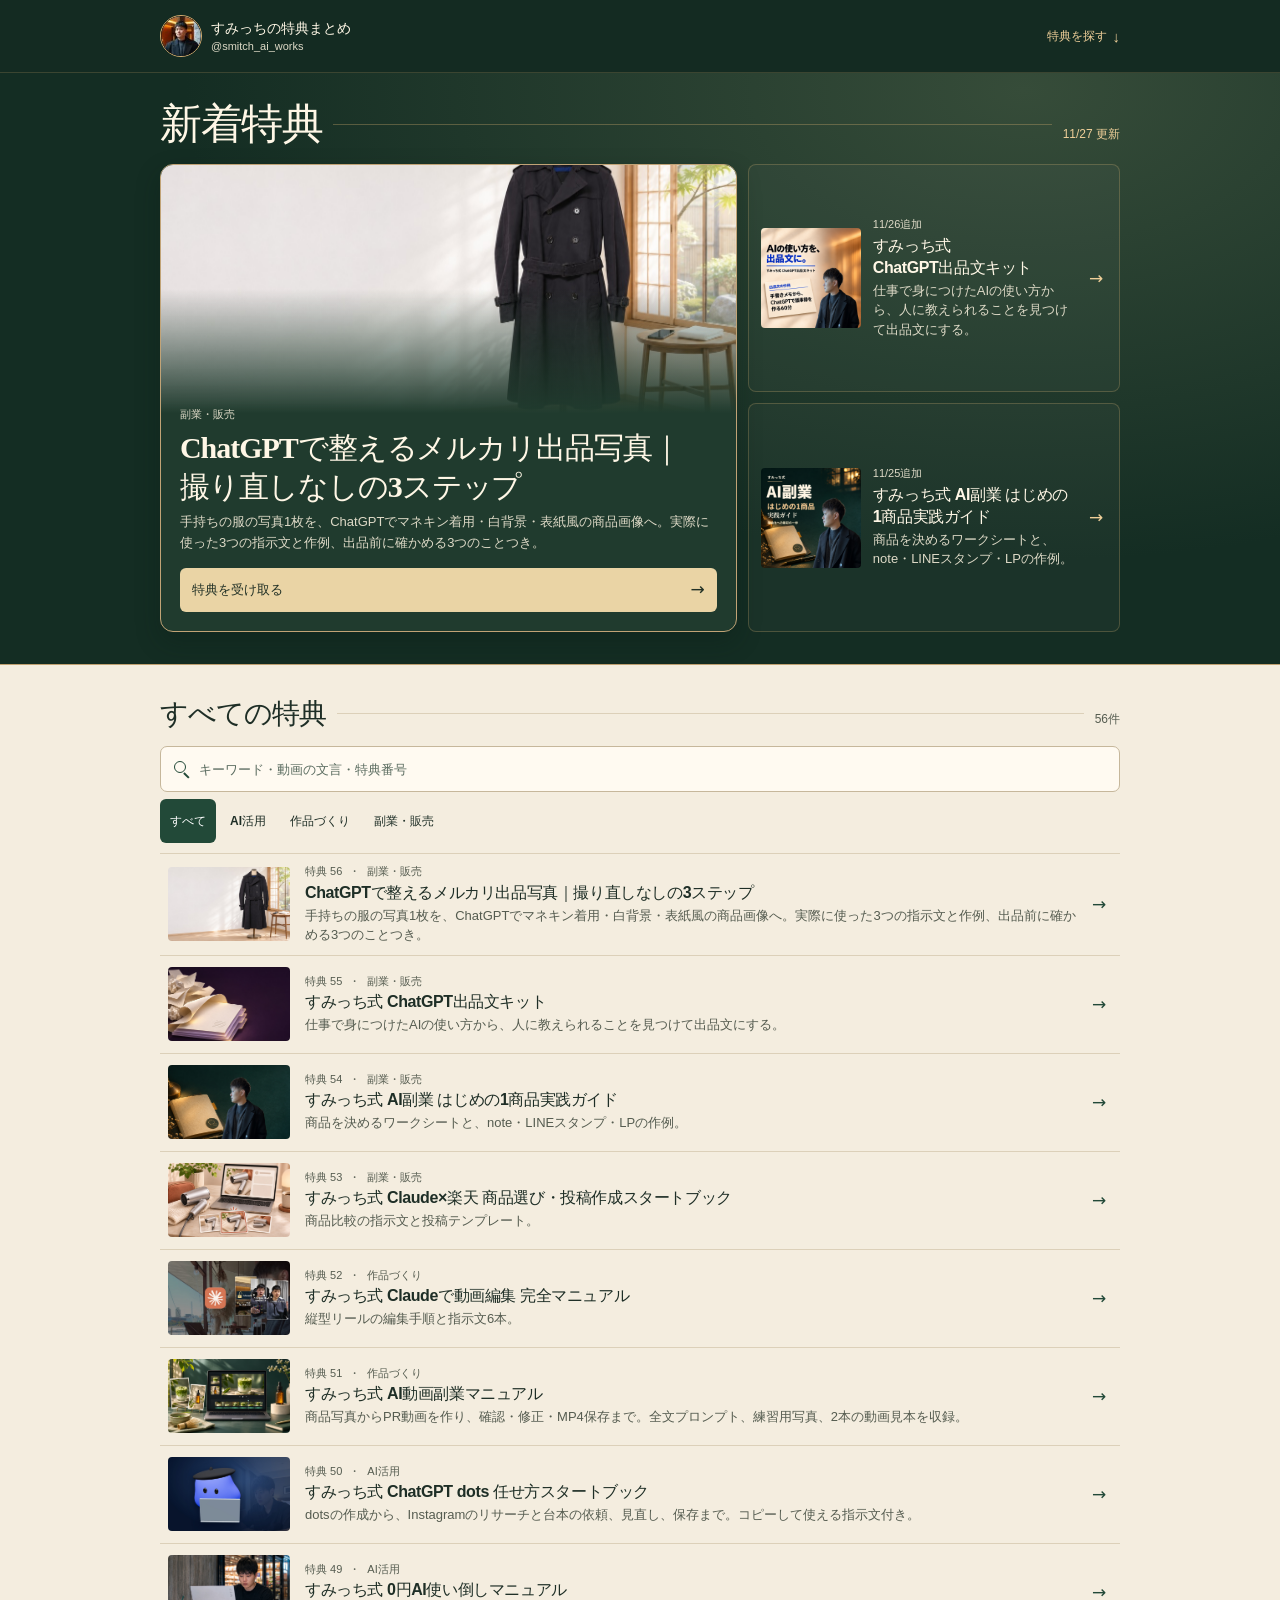
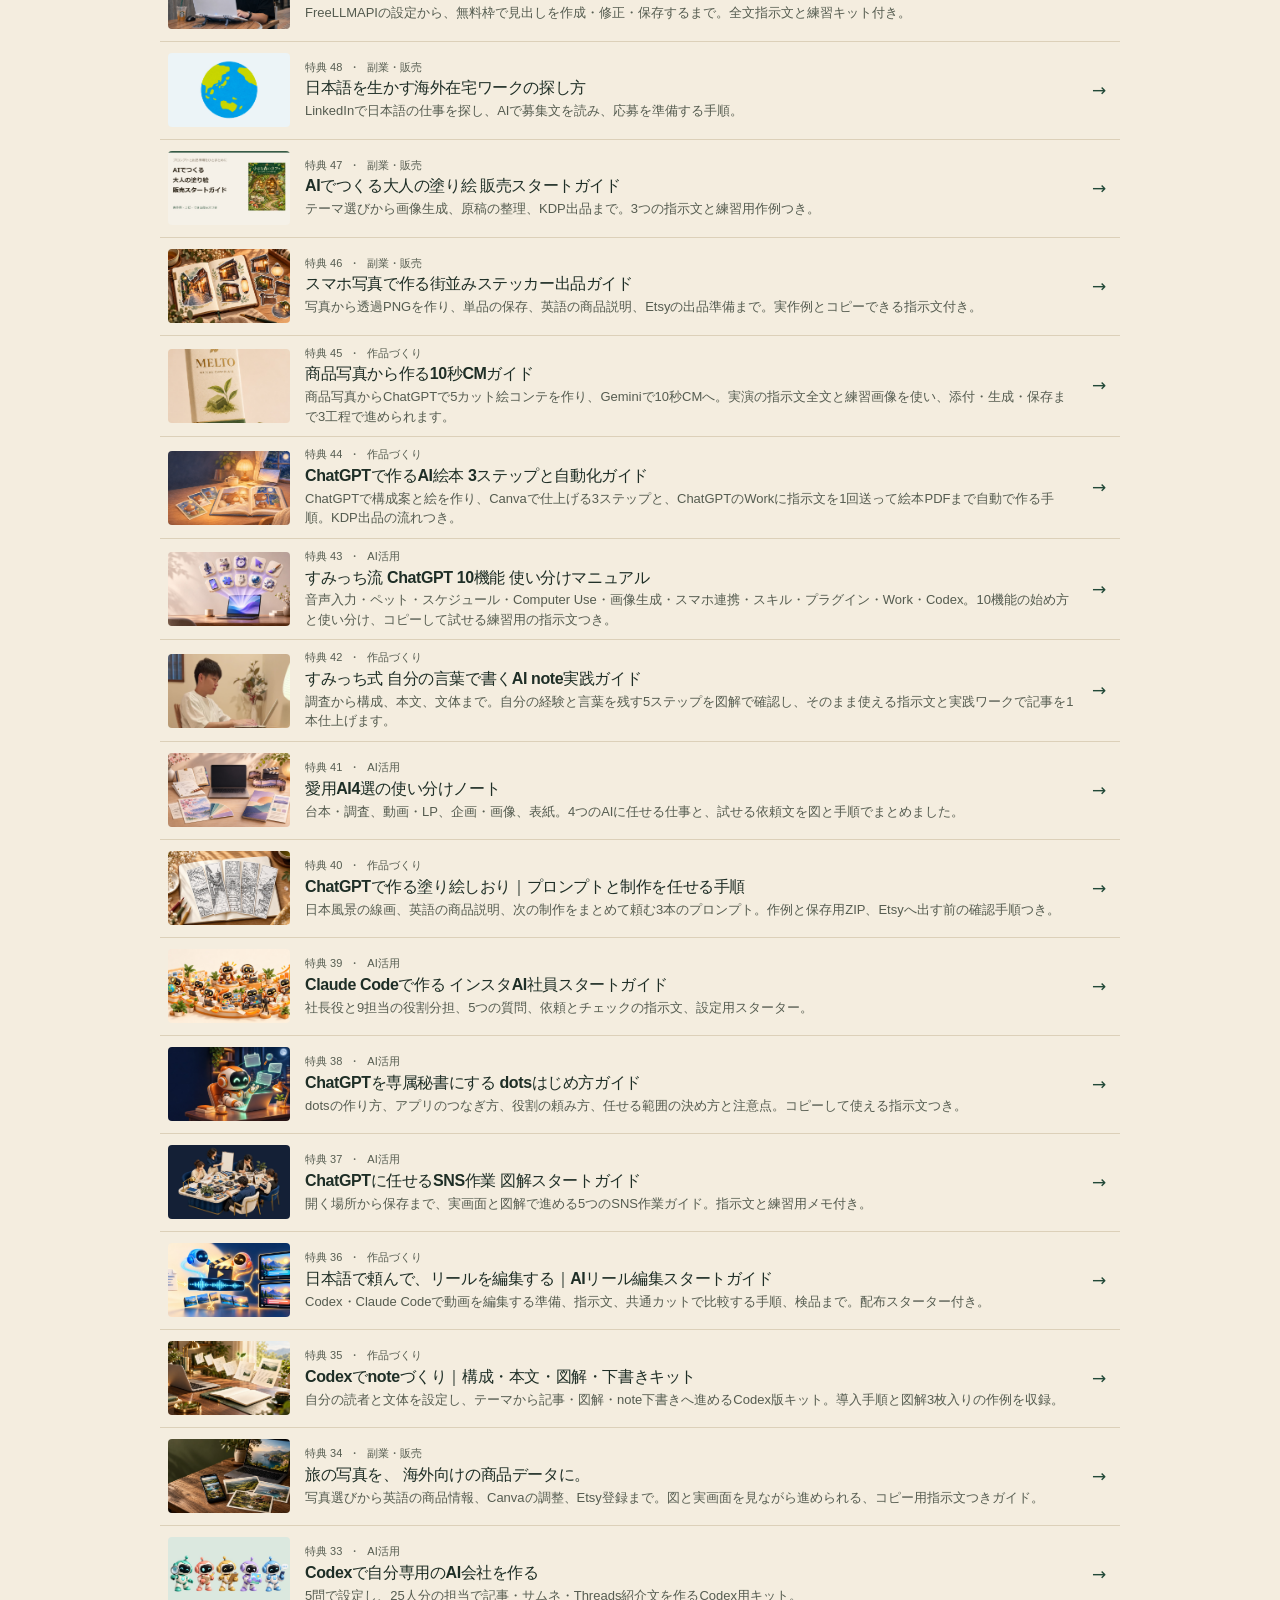
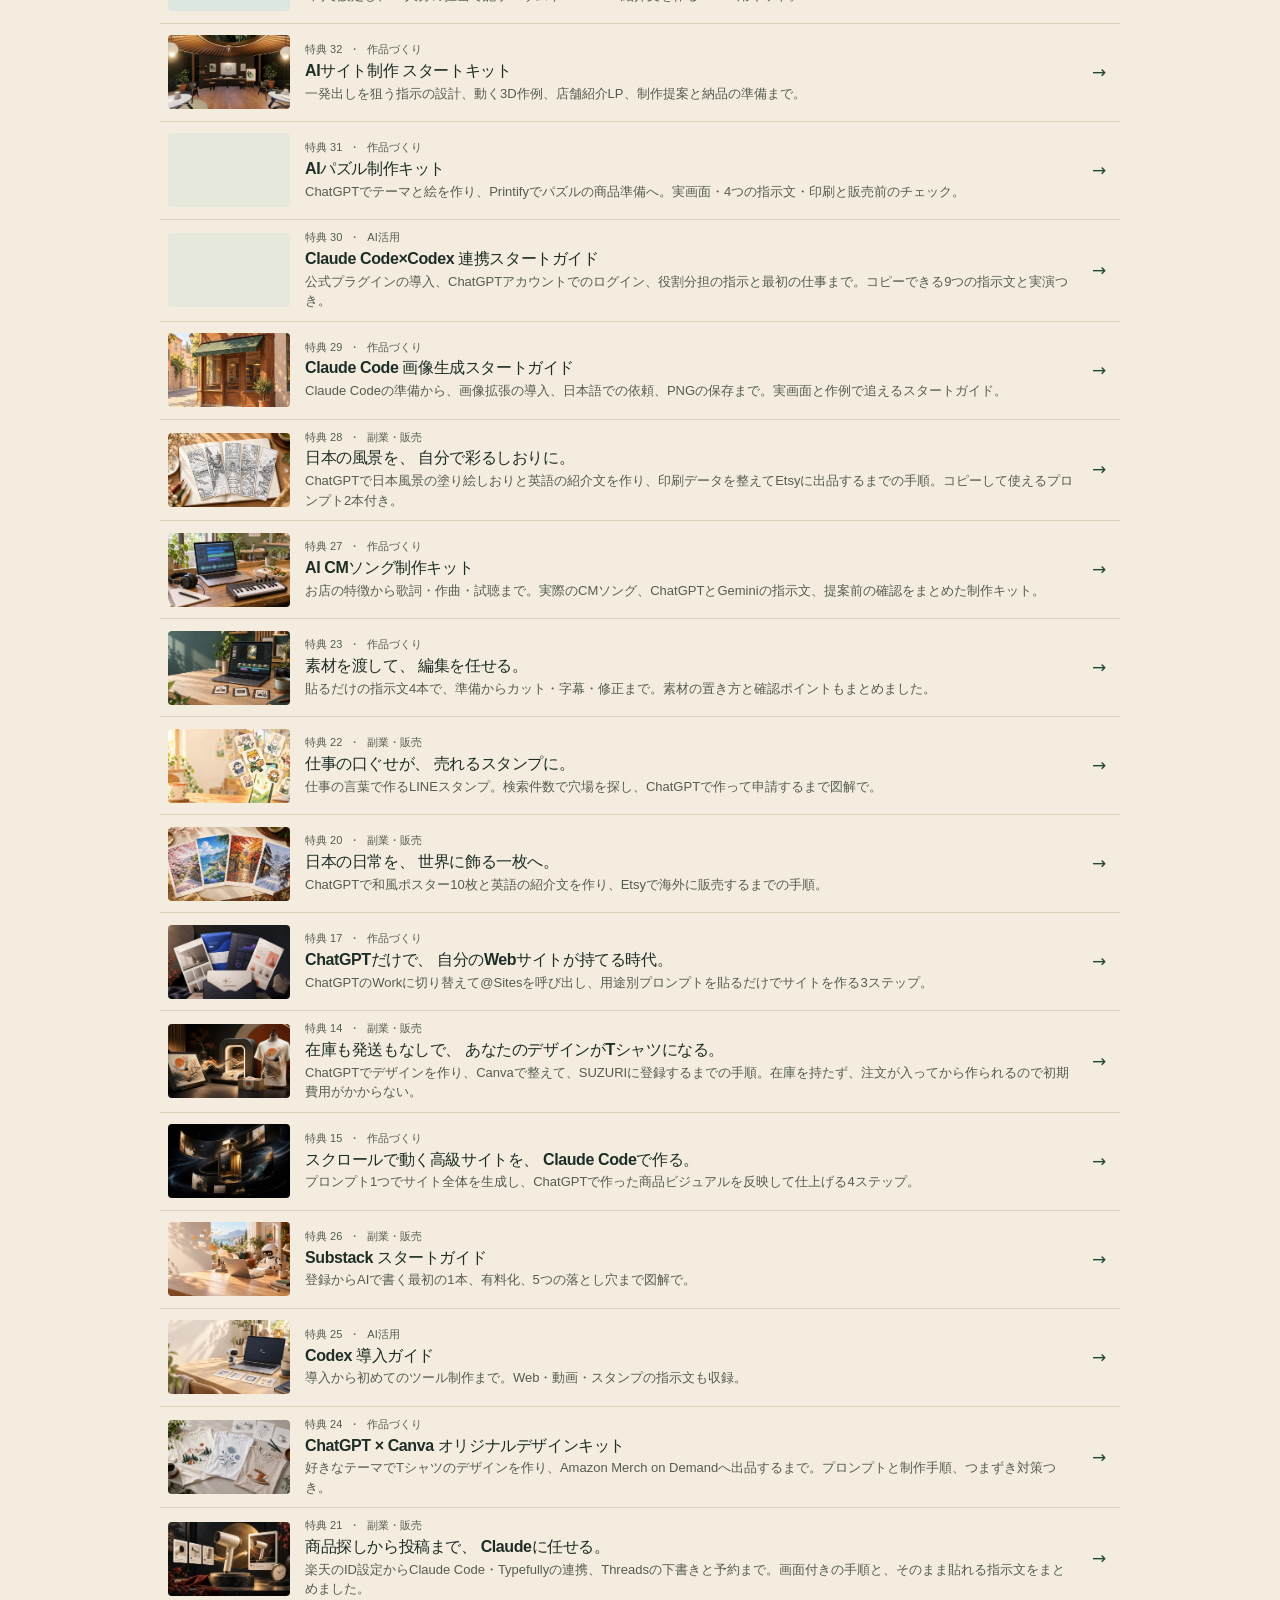
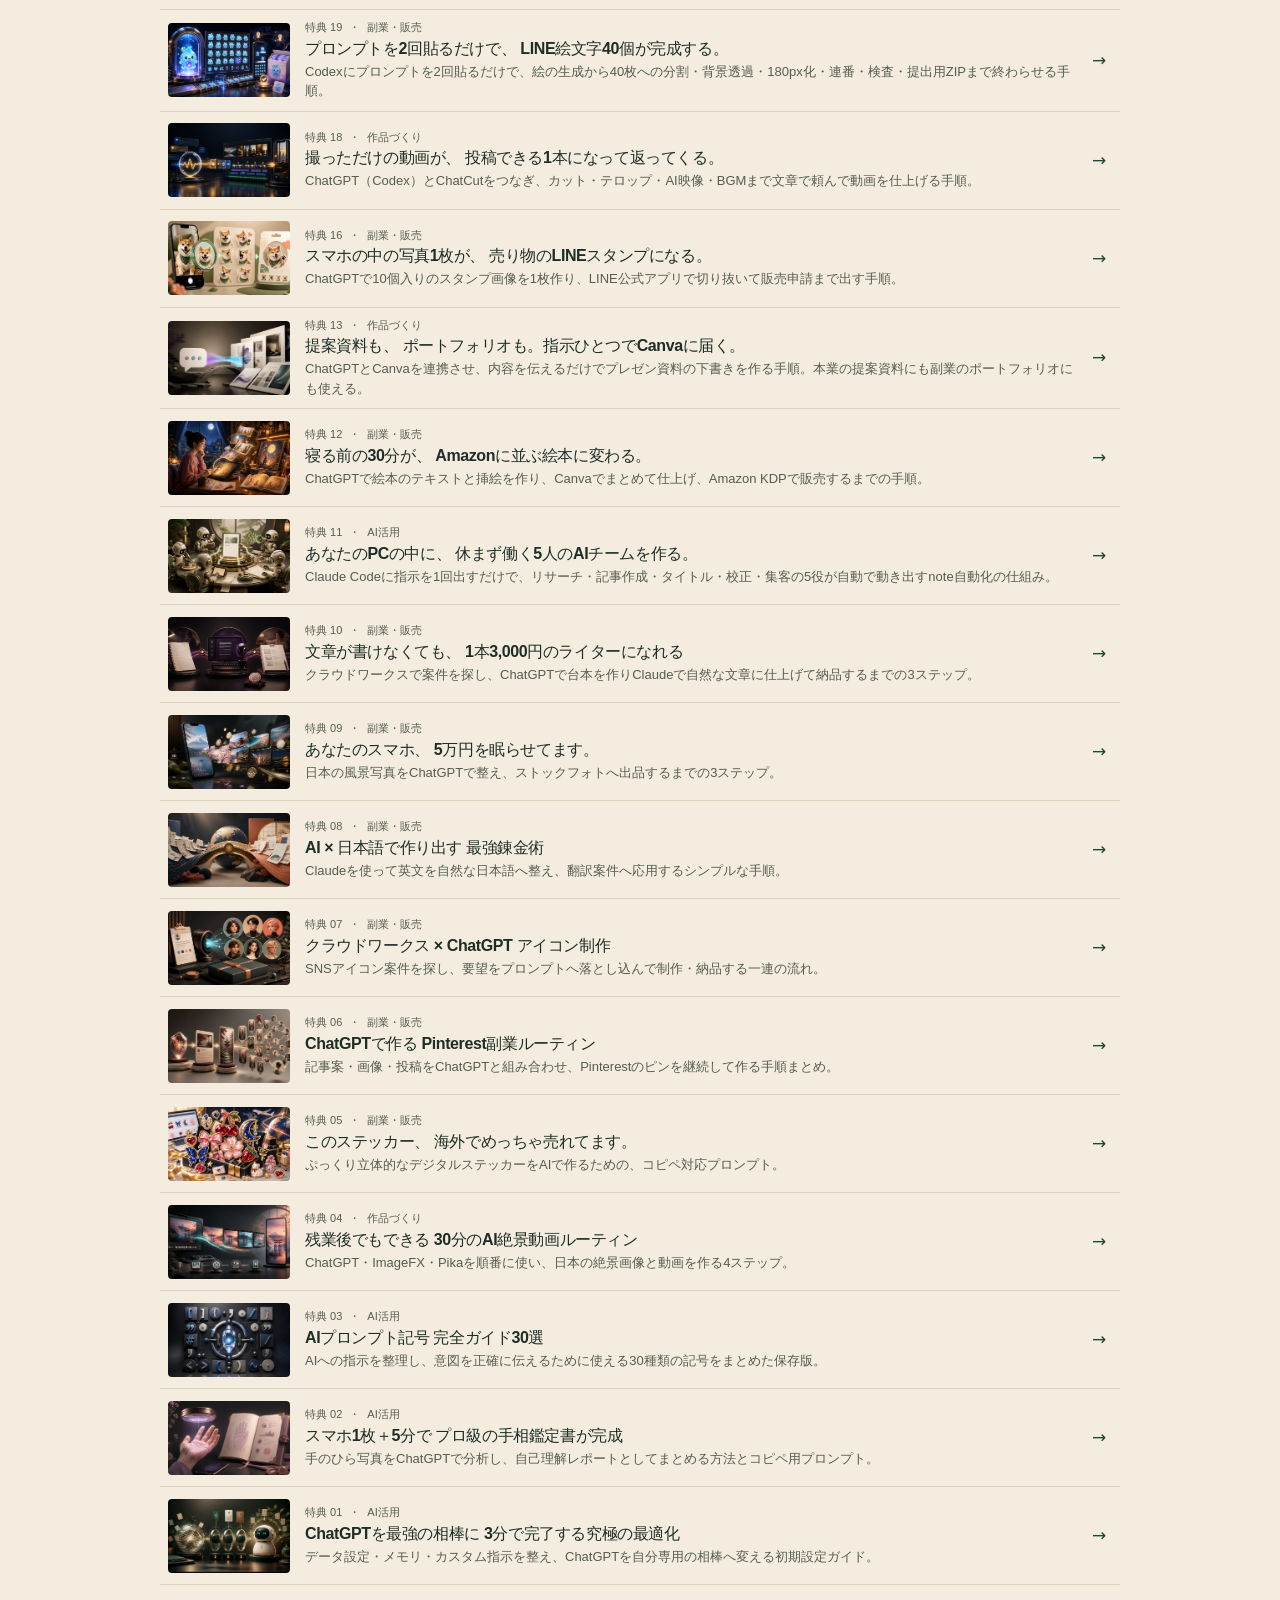
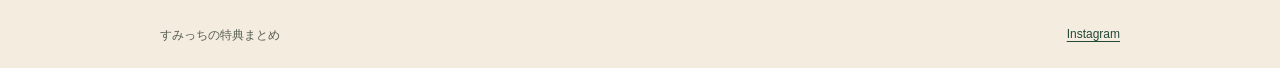
==== commit 73111940: "今すぐ公開 ChatGPTで整えるメルカリ出品写真｜撮り直しなしの3ステップ（特典56）（#35）" ====
--- a/index.html
+++ b/index.html
@@ -206,7 +206,7 @@
       .map((item, index) => ({ ...item, number: String(index + 1).padStart(2, '0') }));
   }
 
-const bonuses = revealDue([{"number": "01", "category": "ChatGPT活用", "title": "ChatGPTを最強の相棒に<br>3分で完了する究極の最適化", "plainTitle": "ChatGPTを最強の相棒に 3分で完了する究極の最適化", "description": "データ設定・メモリ・カスタム指示を整え、ChatGPTを自分専用の相棒へ変える初期設定ガイド。", "sourceVideo": "ChatGPT、初期設定のまま使っていませんか？", "sourceThumbnail": "", "tags": ["初期設定", "3ステップ", "初心者向け"], "url": "https://smitch-ai-works.github.io/no2-chatgpt-first-setting-info/", "image": "assets/preview-ai-v1/no2.jpg", "accent": "#2E5D50", "slug": "no2-chatgpt-first-setting-info"}, {"number": "02", "category": "ChatGPT活用", "title": "スマホ1枚＋5分で<br>プロ級の手相鑑定書が完成", "plainTitle": "スマホ1枚＋5分で プロ級の手相鑑定書が完成", "description": "手のひら写真をChatGPTで分析し、自己理解レポートとしてまとめる方法とコピペ用プロンプト。", "sourceVideo": "ChatGPTで手相鑑定ができるって知ってましたか？", "sourceThumbnail": "", "tags": ["画像解析", "手相", "プロンプト"], "url": "https://smitch-ai-works.github.io/no3-chatgpt-palm-reading/", "image": "assets/preview-ai-v1/no3.jpg", "accent": "#785C7D", "slug": "no3-chatgpt-palm-reading"}, {"number": "03", "category": "ChatGPT活用", "title": "AIプロンプト記号<br>完全ガイド30選", "plainTitle": "AIプロンプト記号 完全ガイド30選", "description": "AIへの指示を整理し、意図を正確に伝えるために使える30種類の記号をまとめた保存版。", "sourceVideo": "ChatGPT\n効率を爆上げする\n特殊な記号知ってる？", "sourceThumbnail": "assets/video-thumbs/no4.jpg", "tags": ["30種類", "指示改善", "保存版"], "url": "https://smitch-ai-works.github.io/no4-ai-keywords/", "image": "assets/preview-ai-v1/no4.jpg", "accent": "#45698E", "slug": "no4-ai-keywords"}, {"number": "04", "category": "画像・動画制作", "title": "残業後でもできる<br>30分のAI絶景動画ルーティン", "plainTitle": "残業後でもできる 30分のAI絶景動画ルーティン", "description": "ChatGPT・ImageFX・Pikaを順番に使い、日本の絶景画像と動画を作る4ステップ。", "sourceVideo": "忙しくてもOK!？\n旅行気分でできる\n絶景動画の作り方", "sourceThumbnail": "assets/video-thumbs/no5.jpg", "tags": ["ChatGPT", "ImageFX", "Pika"], "url": "https://smitch-ai-works.github.io/no5-ai-movie-creater/", "image": "assets/preview-ai-v1/no5.jpg", "accent": "#347B86", "slug": "no5-ai-movie-creater"}, {"number": "05", "category": "画像・動画制作", "title": "このステッカー、<br>海外でめっちゃ売れてます。", "plainTitle": "このステッカー、 海外でめっちゃ売れてます。", "description": "ぷっくり立体的なデジタルステッカーをAIで作るための、コピペ対応プロンプト。", "sourceVideo": "AI1つで完結！\n海外でバズってる\nステッカーの作り方", "sourceThumbnail": "assets/video-thumbs/no6.jpg", "tags": ["画像生成", "ステッカー", "海外販売"], "url": "https://smitch-ai-works.github.io/no6-ai-sticker/", "image": "assets/preview-ai-v1/no6.jpg", "accent": "#B66D82", "slug": "no6-ai-sticker"}, {"number": "06", "category": "AI副業", "title": "ChatGPTで作る<br>Pinterest副業ルーティン", "plainTitle": "ChatGPTで作る Pinterest副業ルーティン", "description": "記事案・画像・投稿をChatGPTと組み合わせ、Pinterestのピンを継続して作る手順まとめ。", "sourceVideo": "残業後でもできる！\nChatGPTで仕込む\n30歳の限界夜活", "sourceThumbnail": "assets/video-thumbs/no8.jpg", "tags": ["Pinterest", "コンテンツ制作", "集客"], "url": "https://smitch-ai-works.github.io/no8-chatgpt-pintarest/", "image": "assets/preview-ai-v1/no8.jpg", "accent": "#A55460", "slug": "no8-chatgpt-pintarest"}, {"number": "07", "category": "AI副業", "title": "クラウドワークス × ChatGPT<br>アイコン制作", "plainTitle": "クラウドワークス × ChatGPT アイコン制作", "description": "SNSアイコン案件を探し、要望をプロンプトへ落とし込んで制作・納品する一連の流れ。", "sourceVideo": "30分で出来ちゃう！？\n寝起き後でやる\n出勤前AIﾌｸ業", "sourceThumbnail": "assets/video-thumbs/no9.jpg", "tags": ["案件獲得", "SNSアイコン", "テンプレート"], "url": "https://smitch-ai-works.github.io/no9-chatgpt-icon-works/", "image": "assets/preview-ai-v1/no9.jpg", "accent": "#4F7479", "slug": "no9-chatgpt-icon-works"}, {"number": "08", "category": "AI副業", "title": "AI × 日本語で作り出す<br>最強錬金術", "plainTitle": "AI × 日本語で作り出す 最強錬金術", "description": "Claudeを使って英文を自然な日本語へ整え、翻訳案件へ応用するシンプルな手順。", "sourceVideo": "案件急増中の\n日本語翻訳を\nAI使ってﾌｸ収入化", "sourceThumbnail": "assets/video-thumbs/no10.jpg", "tags": ["Claude", "翻訳", "Fiverr"], "url": "https://smitch-ai-works.github.io/no10-claude-translation/", "image": "assets/preview-ai-v1/no10.jpg", "accent": "#A2735D", "slug": "no10-claude-translation"}, {"number": "09", "category": "画像・動画制作", "title": "あなたのスマホ、<br>5万円を眠らせてます。", "plainTitle": "あなたのスマホ、 5万円を眠らせてます。", "description": "日本の風景写真をChatGPTで整え、ストックフォトへ出品するまでの3ステップ。", "sourceVideo": "知らないのは損\nあなたの撮った写真で\n月5ﾏｿ作れる！？", "sourceThumbnail": "assets/video-thumbs/no14-126.png", "tags": ["写真編集", "日本の風景", "ストックフォト"], "url": "https://smitch-ai-works.github.io/no14-chatgpt-picture-japan/", "image": "assets/preview-ai-v1/no14.jpg", "accent": "#71814F", "slug": "no14-chatgpt-picture-japan"}, {"number": "10", "category": "AI副業", "title": "文章が書けなくても、<br>1本3,000円のライターになれる", "plainTitle": "文章が書けなくても、 1本3,000円のライターになれる", "description": "クラウドワークスで案件を探し、ChatGPTで台本を作りClaudeで自然な文章に仕上げて納品するまでの3ステップ。", "sourceVideo": "スキマ時間でOK\nChatGPT×Claude\nAI台本作成ﾌｸ業", "sourceThumbnail": "assets/video-thumbs/no17.jpg", "tags": ["クラウドワークス", "ChatGPT", "Claude"], "url": "https://smitch-ai-works.github.io/no17-ai-script-crowdworks/", "image": "assets/preview-ai-v1/no17.jpg", "accent": "#4A3F68", "slug": "no17-ai-script-crowdworks"}, {"number": "11", "category": "AI副業", "title": "あなたのPCの中に、<br>休まず働く5人のAIチームを作る。", "plainTitle": "あなたのPCの中に、 休まず働く5人のAIチームを作る。", "description": "Claude Codeに指示を1回出すだけで、リサーチ・記事作成・タイトル・校正・集客の5役が自動で動き出すnote自動化の仕組み。", "sourceVideo": "AIで社長になれる!?\nClaudeCodeで\n専門組織を作る裏技", "sourceThumbnail": "assets/video-thumbs/no20.jpg", "tags": ["Claude Code", "自動化", "サブエージェント"], "url": "https://smitch-ai-works.github.io/no20-claude-code-ai-note-organization/", "image": "assets/preview-ai-v1/no20.jpg", "accent": "#3F5347", "slug": "no20-claude-code-ai-note-organization"}, {"number": "12", "category": "AI副業", "title": "寝る前の30分が、<br>Amazonに並ぶ絵本に変わる。", "plainTitle": "寝る前の30分が、 Amazonに並ぶ絵本に変わる。", "description": "ChatGPTで絵本のテキストと挿絵を作り、Canvaでまとめて仕上げ、Amazon KDPで販売するまでの手順。", "sourceVideo": "資産性抜群！？\n絵心なしでもイケる\nAI絵本作りがヤバイ", "sourceThumbnail": "assets/video-thumbs/no18.jpg", "tags": ["ChatGPT", "Canva", "Amazon KDP"], "url": "https://smitch-ai-works.github.io/no18-ai-ehon-kdp/", "image": "assets/preview-ai-v1/no18.jpg", "accent": "#4A3F68", "slug": "no18-ai-ehon-kdp"}, {"number": "13", "category": "AI副業", "title": "提案資料も、<br>ポートフォリオも。指示ひとつでCanvaに届く。", "plainTitle": "提案資料も、 ポートフォリオも。指示ひとつでCanvaに届く。", "description": "ChatGPTとCanvaを連携させ、内容を伝えるだけでプレゼン資料の下書きを作る手順。本業の提案資料にも副業のポートフォリオにも使える。", "sourceVideo": "ChatGPTと\nCanvaを連携で\nスライドが作れるかも!?", "sourceThumbnail": "assets/video-thumbs/no21.jpg", "tags": ["ChatGPT", "Canva", "スライド作成"], "url": "https://smitch-ai-works.github.io/no21-chatgpt-canva-slide/", "image": "assets/preview-ai-v1/no21.jpg", "accent": "#5B4B9E", "slug": "no21-chatgpt-canva-slide"}, {"number": "14", "category": "AI副業", "title": "在庫も発送もなしで、<br>あなたのデザインがTシャツになる。", "plainTitle": "在庫も発送もなしで、 あなたのデザインがTシャツになる。", "description": "ChatGPTでデザインを作り、Canvaで整えて、SUZURIに登録するまでの手順。在庫を持たず、注文が入ってから作られるので初期費用がかからない。", "sourceVideo": "ChatGPTで\nTシャツ作って\nｶｾぐ日のVlog", "sourceThumbnail": "assets/video-thumbs/no26.jpg", "tags": ["ChatGPT", "Canva", "SUZURI"], "url": "https://smitch-ai-works.github.io/no26-chatgpt-tshirt-suzuri/", "image": "assets/preview-ai-v1/no26.jpg", "accent": "#E0592A", "slug": "no26-chatgpt-tshirt-suzuri", "publishedAt": 1788044400000}, {"number": "15", "category": "AI副業", "title": "スクロールで動く高級サイトを、<br>Claude Codeで作る。", "plainTitle": "スクロールで動く高級サイトを、 Claude Codeで作る。", "description": "プロンプト1つでサイト全体を生成し、ChatGPTで作った商品ビジュアルを反映して仕上げる4ステップ。", "sourceVideo": "ClaudeCode\n簡単指示出しで\nプロ級サイト作れます", "sourceThumbnail": "assets/video-thumbs/no24.jpg", "tags": ["Claude Code", "Three.js", "サイト制作"], "url": "https://smitch-ai-works.github.io/no24-claude-code-luxury-site/", "image": "assets/preview-ai-v1/no24.jpg", "accent": "#2C3A4F", "slug": "no24-claude-code-luxury-site", "publishedAt": 1787995620000}, {"number": "16", "category": "AI副業", "title": "スマホの中の写真1枚が、<br>売り物のLINEスタンプになる。", "plainTitle": "スマホの中の写真1枚が、 売り物のLINEスタンプになる。", "description": "ChatGPTで10個入りのスタンプ画像を1枚作り、LINE公式アプリで切り抜いて販売申請まで出す手順。", "sourceVideo": "再ブーム到来\nLINEスタンプを\nChatGPTで作る方法", "sourceThumbnail": "assets/video-thumbs/no27.jpg", "tags": ["ChatGPT", "LINEスタンプ", "スマホ完結"], "url": "https://smitch-ai-works.github.io/no27-chatgpt-line-sticker/", "image": "assets/preview-ai-v1/no27.jpg", "accent": "#00B900", "slug": "no27-chatgpt-line-sticker"}, {"number": "17", "category": "AI活用", "title": "ChatGPTだけで、<br>自分のWebサイトが持てる時代。", "plainTitle": "ChatGPTだけで、 自分のWebサイトが持てる時代。", "description": "ChatGPTのWorkに切り替えて@Sitesを呼び出し、用途別プロンプトを貼るだけでサイトを作る3ステップ。", "sourceVideo": "ChatGPTだけで\nWebページ\n作れます", "sourceThumbnail": "assets/video-thumbs/no25.jpg", "tags": ["ChatGPT Sites", "テンプレ", "LP制作"], "url": "https://smitch-ai-works.github.io/no25-chatgpt-sites-templates/", "image": "assets/preview-ai-v1/no25.jpg", "accent": "#4F5BA6", "slug": "no25-chatgpt-sites-templates", "publishedAt": 1788339960000}, {"number": "18", "category": "画像・動画制作", "title": "撮っただけの動画が、<br>投稿できる1本になって返ってくる。", "plainTitle": "撮っただけの動画が、 投稿できる1本になって返ってくる。", "description": "ChatGPT（Codex）とChatCutをつなぎ、カット・テロップ・AI映像・BGMまで文章で頼んで動画を仕上げる手順。", "sourceVideo": "これで完結!?\n動画編集できる\n話題のAIがヤバイ", "sourceThumbnail": "assets/video-thumbs/no29.jpg", "tags": ["ChatGPT", "Codex", "ChatCut"], "url": "https://smitch-ai-works.github.io/no29-chatgpt-codex-chatcut/", "image": "assets/preview-ai-v1/no29.jpg", "accent": "#4A3F68", "slug": "no29-chatgpt-codex-chatcut"}, {"number": "19", "category": "AI副業", "title": "プロンプトを2回貼るだけで、<br>LINE絵文字40個が完成する。", "plainTitle": "プロンプトを2回貼るだけで、 LINE絵文字40個が完成する。", "description": "Codexにプロンプトを2回貼るだけで、絵の生成から40枚への分割・背景透過・180px化・連番・検査・提出用ZIPまで終わらせる手順。", "sourceVideo": "センス不要\nLINE絵文字を\nAIでゼロから作る", "sourceThumbnail": "assets/video-thumbs/no28.jpg", "tags": ["Codex", "LINE絵文字", "スマホ完結"], "url": "https://smitch-ai-works.github.io/no28-chatgpt-codex-line-emoji/", "image": "assets/preview-ai-v1/no28.jpg", "accent": "#C08A3E", "slug": "no28-chatgpt-codex-line-emoji"}, {"number": "20", "category": "AI副業", "title": "日本の日常を、<br>世界に飾る一枚へ。", "plainTitle": "日本の日常を、 世界に飾る一枚へ。", "description": "ChatGPTで和風ポスター10枚と英語の紹介文を作り、Etsyで海外に販売するまでの手順。", "sourceVideo": "日本人ならやるべき\nChatGPTで\n和風ポスター作る方法", "sourceThumbnail": "assets/video-thumbs/no31.jpg", "tags": ["ChatGPT", "和風ポスター", "Etsy"], "url": "https://smitch-ai-works.github.io/no31-japanese-posters/", "image": "assets/preview-ai-v1/no31.jpg", "accent": "#86672F", "slug": "no31-japanese-posters", "publishedAt": 1789461000000}, {"number": "21", "category": "AI副業", "title": "商品探しから投稿まで、<br>Claudeに任せる。", "plainTitle": "商品探しから投稿まで、 Claudeに任せる。", "description": "楽天のID設定からClaude Code・Typefullyの連携、Threadsの下書きと予約まで。画面付きの手順と、そのまま貼れる指示文をまとめました。", "sourceVideo": "勝手に積み上がる!?\n楽天アフィを\nClaudeにやらせると...", "sourceThumbnail": "assets/video-thumbs/no30.jpg", "tags": ["Claude", "楽天", "Threads"], "url": "https://smitch-ai-works.github.io/no30-claude-rakuten-threads/", "image": "assets/preview-ai-v1/no30.jpg", "accent": "#1F5FBF", "slug": "no30-claude-rakuten-threads"}, {"number": "22", "category": "AI副業", "title": "仕事の口ぐせが、<br>売れるスタンプに。", "plainTitle": "仕事の口ぐせが、 売れるスタンプに。", "description": "仕事の言葉で作るLINEスタンプ。検索件数で穴場を探し、ChatGPTで作って申請するまで図解で。", "sourceVideo": "LINEスタンプ\n作っても売れない\n意外な理由", "sourceThumbnail": "assets/video-thumbs/no37.png", "tags": ["LINEスタンプ", "ChatGPT", "AI副業"], "url": "https://smitch-ai-works.github.io/no37-line-work-stickers/", "image": "assets/preview-ai-v1/no37.jpg", "accent": "#06A94D", "slug": "no37-line-work-stickers", "publishedAt": 1790240400000}, {"number": "23", "category": "画像・動画制作", "title": "素材を渡して、<br>編集を任せる。", "plainTitle": "素材を渡して、 編集を任せる。", "description": "貼るだけの指示文4本で、準備からカット・字幕・修正まで。素材の置き方と確認ポイントもまとめました。", "sourceVideo": "編集者いらず!?\nChatGPTで\n動画編集できます", "sourceThumbnail": "assets/video-thumbs/no35.png", "tags": ["Codex", "動画編集", "SNS"], "url": "https://smitch-ai-works.github.io/no35-codex-video-editing/", "image": "assets/preview-ai-v1/no35.jpg", "accent": "#4A3F68", "slug": "no35-codex-video-editing", "publishedAt": 1790586000000}, {"number": "24", "category": "AI副業", "title": "ChatGPT × Canva<br>オリジナルデザインキット", "plainTitle": "ChatGPT × Canva オリジナルデザインキット", "description": "好きなテーマでTシャツのデザインを作り、Amazon Merch on Demandへ出品するまで。プロンプトと制作手順、つまずき対策つき。", "sourceVideo": "在庫なしでOK\nChatGPT×Amazon\nTシャツ販売", "sourceThumbnail": "assets/video-thumbs/no33-511f61c6.jpg", "tags": ["Tシャツ", "ChatGPT", "Canva"], "url": "https://smitch-ai-works.github.io/no33-cat-tshirt/", "image": "assets/preview-ai-v1/no33.jpg", "accent": "#4A3F68", "slug": "no33-cat-tshirt"}, {"number": "25", "category": "AI活用", "title": "Codex<br>導入ガイド", "plainTitle": "Codex 導入ガイド", "description": "導入から初めてのツール制作まで。Web・動画・スタンプの指示文も収録。", "sourceVideo": "ClaudeCode\n今から始めるなら\nCodex一択です", "sourceThumbnail": "assets/video-thumbs/no34.png", "tags": ["Codex", "AI活用", "仕事効率化"], "url": "https://smitch-ai-works.github.io/no34-codex-starter/", "image": "assets/preview-ai-v1/no34.jpg", "accent": "#1F5FBF", "slug": "no34-codex-starter"}, {"number": "26", "category": "AI副業", "title": "Substack<br>スタートガイド", "plainTitle": "Substack スタートガイド", "description": "登録からAIで書く最初の1本、有料化、5つの落とし穴まで図解で。", "sourceVideo": "海外で話題!?\nSubstack×AI\nSNS収益化", "sourceThumbnail": "assets/video-thumbs/no36.png", "tags": ["Substack", "AI活用", "SNS運用"], "url": "https://smitch-ai-works.github.io/no36-substack-starter/", "image": "assets/preview-ai-v1/no36.jpg", "accent": "#D9480F", "slug": "no36-substack-starter"}, {"number": "27", "category": "AI音楽制作", "title": "AI CMソング制作キット", "plainTitle": "AI CMソング制作キット", "description": "お店の特徴から歌詞・作曲・試聴まで。実際のCMソング、ChatGPTとGeminiの指示文、提案前の確認をまとめた制作キット。", "sourceVideo": "AIで作った曲\n実は海外では\nバカ売れ!?", "sourceThumbnail": "assets/video-thumbs/no38.png", "tags": ["ChatGPT", "Gemini", "CMソング"], "url": "https://smitch-ai-works.github.io/no38-ai-cm-song/", "image": "assets/preview-ai-v1/no38.jpg", "accent": "#52644B", "slug": "no38-ai-cm-song", "publishedAt": 1791968400000}, {"number": "28", "category": "AI副業", "title": "日本の風景を、<br>自分で彩るしおりに。", "plainTitle": "日本の風景を、 自分で彩るしおりに。", "description": "ChatGPTで日本風景の塗り絵しおりと英語の紹介文を作り、印刷データを整えてEtsyに出品するまでの手順。コピーして使えるプロンプト2本付き。", "sourceVideo": "海外で流行中!?\nChatGPTで\n塗り絵しおり作る方法", "sourceThumbnail": "assets/video-thumbs/no32.png", "tags": ["ChatGPT", "塗り絵しおり", "Etsy"], "url": "https://smitch-ai-works.github.io/no32-japanese-bookmarks/", "image": "assets/preview-ai-v1/no32.jpg", "accent": "#927036", "slug": "no32-japanese-bookmarks", "publishedAt": 1792139400000}, {"number": "29", "category": "画像・動画制作", "title": "Claude Code<br>画像生成スタートガイド", "plainTitle": "Claude Code 画像生成スタートガイド", "description": "Claude Codeの準備から、画像拡張の導入、日本語での依頼、PNGの保存まで。実画面と作例で追えるスタートガイド。", "sourceVideo": "待望の進化\nClaude Codeだけで\n画像まで完結", "sourceThumbnail": "assets/video-thumbs/no42.png", "tags": ["Claude Code", "Codex", "画像生成"], "url": "https://smitch-ai-works.github.io/no42-claude-code-image/", "image": "assets/preview-ai-v1/no42.jpg", "accent": "#4E6B57", "slug": "no42-claude-code-image", "publishedAt": 1792485000000}, {"number": "30", "category": "AI活用", "title": "Claude Code×Codex<br>連携スタートガイド", "plainTitle": "Claude Code×Codex 連携スタートガイド", "description": "公式プラグインの導入、ChatGPTアカウントでのログイン、役割分担の指示と最初の仕事まで。コピーできる9つの指示文と実演つき。", "sourceVideo": "ChatGPTとClaude\nまさか今も\n別々に使ってる？", "sourceThumbnail": "assets/video-thumbs/no43.png", "tags": ["Claude Code", "Codex", "AI連携"], "url": "https://smitch-ai-works.github.io/no43-claude-code-codex/", "image": "assets/preview-ai-v1/no43.jpg", "accent": "#4A3F68", "slug": "no43-claude-code-codex", "publishedAt": 1792657800000}, {"number": "31", "category": "AIグッズ制作", "title": "AIパズル制作キット", "plainTitle": "AIパズル制作キット", "description": "ChatGPTでテーマと絵を作り、Printifyでパズルの商品準備へ。実画面・4つの指示文・印刷と販売前のチェック。", "sourceVideo": "在庫なしでOK\nChatGPTで作る\nパズル販売", "sourceThumbnail": "assets/video-thumbs/no41.png", "tags": ["ChatGPT", "Printify", "パズル制作"], "url": "https://smitch-ai-works.github.io/no41-ai-puzzle/", "image": "assets/preview-ai-v1/no41.jpg", "accent": "#52644B", "slug": "no41-ai-puzzle", "publishedAt": 1792830600000}, {"number": "32", "category": "AIサイト制作", "title": "AIサイト制作<br>スタートキット", "plainTitle": "AIサイト制作 スタートキット", "description": "一発出しを狙う指示の設計、動く3D作例、店舗紹介LP、制作提案と納品の準備まで。", "sourceVideo": "ChatGPT-6\nたった1回指示で\nこれ作れます", "sourceThumbnail": "assets/video-thumbs/no39.png", "tags": ["Codex", "GPT-6.1 Sol", "サイト制作"], "url": "https://smitch-ai-works.github.io/no39-ai-web-production/", "image": "assets/preview-ai-v1/no39.jpg", "accent": "#536655", "slug": "no39-ai-web-production", "publishedAt": 1793005200000}, {"number": "33", "category": "AI活用", "title": "Codexで自分専用のAI会社を作る", "plainTitle": "Codexで自分専用のAI会社を作る", "description": "5問で設定し、25人分の担当で記事・サムネ・Threads紹介文を作るCodex用キット。", "sourceVideo": "自分は社長\nAI社員25人に\n仕事を任せる", "sourceThumbnail": "assets/video-thumbs/no173.png", "tags": ["Codex", "AI社員", "note"], "url": "https://smitch-ai-works.github.io/no44-codex-ai-company/", "image": "assets/preview-ai-v1/no44.jpg", "accent": "#205749", "slug": "no44-codex-ai-company", "publishedAt": 1793176200000}, {"number": "34", "category": "AI副業", "title": "旅の写真を、<br>海外向けの商品データに。", "plainTitle": "旅の写真を、 海外向けの商品データに。", "description": "写真選びから英語の商品情報、Canvaの調整、Etsy登録まで。図と実画面を見ながら進められる、コピー用指示文つきガイド。", "sourceVideo": "旅先の写真が\nChatGPTで\n商品になる!?", "sourceThumbnail": "assets/video-thumbs/no47.png", "tags": ["ChatGPT", "Canva", "Etsy", "写真販売"], "url": "https://smitch-ai-works.github.io/no47-travel-photo-etsy/", "image": "assets/preview-ai-v1/no47.jpg", "accent": "#2c654c", "slug": "no47-travel-photo-etsy", "publishedAt": 1793349000000}, {"number": "35", "category": "AI活用・文章作成", "title": "Codexでnoteづくり｜構成・本文・図解・下書きキット", "plainTitle": "Codexでnoteづくり｜構成・本文・図解・下書きキット", "description": "自分の読者と文体を設定し、テーマから記事・図解・note下書きへ進めるCodex版キット。導入手順と図解3枚入りの作例を収録。", "sourceVideo": "話題のnote\nChatGPT使うと\n記事ができる!?", "sourceThumbnail": "assets/video-thumbs/no178.png", "tags": ["note", "Codex", "スキル", "文章作成"], "url": "https://smitch-ai-works.github.io/no45-note-codex-workflow/", "image": "assets/preview-ai-v1/no45.jpg", "accent": "#31674f", "slug": "no45-note-codex-workflow", "publishedAt": 1793521800000}, {"number": "36", "category": "AI活用・動画編集", "title": "日本語で頼んで、リールを編集する｜AIリール編集スタートガイド", "plainTitle": "日本語で頼んで、リールを編集する｜AIリール編集スタートガイド", "description": "Codex・Claude Codeで動画を編集する準備、指示文、共通カットで比較する手順、検品まで。配布スターター付き。", "sourceVideo": "ChatGPTとClaude\n編集任せたら\nこうなった", "sourceThumbnail": "assets/video-thumbs/no174.png", "tags": ["Codex", "Claude Code", "動画編集", "指示文"], "url": "https://smitch-ai-works.github.io/no46-ai-reel-editing/", "image": "assets/preview-ai-v1/no46.jpg", "accent": "#245b96", "slug": "no46-ai-reel-editing", "publishedAt": 1793614194000}, {"number": "37", "category": "AI仕事術", "title": "ChatGPTに任せるSNS作業 図解スタートガイド", "plainTitle": "ChatGPTに任せるSNS作業 図解スタートガイド", "description": "開く場所から保存まで、実画面と図解で進める5つのSNS作業ガイド。指示文と練習用メモ付き。", "sourceVideo": "知らないと損!?\nChatGPTの\n神プラグイン5選", "sourceThumbnail": "assets/video-thumbs/no51.png", "tags": ["SNS", "ChatGPT", "プラグイン"], "url": "https://smitch-ai-works.github.io/no51-chatgpt-sns-plugins/", "image": "assets/preview-ai-v1/no51.jpg", "accent": "#23354C", "slug": "no51-chatgpt-sns-plugins", "publishedAt": 1793696126000}, {"number": "38", "category": "AI活用", "title": "ChatGPTを専属秘書にする dotsはじめ方ガイド", "plainTitle": "ChatGPTを専属秘書にする dotsはじめ方ガイド", "description": "dotsの作り方、アプリのつなぎ方、役割の頼み方、任せる範囲の決め方と注意点。コピーして使える指示文つき。", "sourceVideo": "寝てる間も\nChatGPTが\n勝手に働く!?", "sourceThumbnail": "assets/video-thumbs/no54.png", "tags": ["ChatGPT", "dots", "AI秘書"], "url": "https://smitch-ai-works.github.io/no54-chatgpt-dots-secretary/", "image": "assets/preview-ai-v1/no54.jpg", "accent": "#0F7A63", "slug": "no54-chatgpt-dots-secretary", "publishedAt": 1793784082000}, {"number": "39", "category": "AI活用", "title": "Claude Codeで作る インスタAI社員スタートガイド", "plainTitle": "Claude Codeで作る インスタAI社員スタートガイド", "description": "社長役と9担当の役割分担、5つの質問、依頼とチェックの指示文、設定用スターター。", "sourceVideo": "僕のインスタ\n実は10人の\nAI社員が運用", "sourceThumbnail": "assets/video-thumbs/no50.png", "tags": ["Claude Code", "AI社員", "インスタ運用"], "url": "https://smitch-ai-works.github.io/no50-instagram-ai-team/", "image": "assets/preview-ai-v1/no50.jpg", "accent": "#4A3F68", "slug": "no50-instagram-ai-team", "publishedAt": 1793920301000}, {"number": "40", "category": "AI副業", "title": "ChatGPTで作る塗り絵しおり｜プロンプトと制作を任せる手順", "plainTitle": "ChatGPTで作る塗り絵しおり｜プロンプトと制作を任せる手順", "description": "日本風景の線画、英語の商品説明、次の制作をまとめて頼む3本のプロンプト。作例と保存用ZIP、Etsyへ出す前の確認手順つき。", "sourceVideo": "海外に刺さる!?\nChatGPTで\n塗り絵しおり", "sourceThumbnail": "assets/video-thumbs/no56.png", "tags": ["ChatGPT", "塗り絵しおり", "Etsy"], "url": "https://smitch-ai-works.github.io/no56-chatgpt-bookmark-workflow/", "image": "assets/preview-ai-v1/no56.jpg", "accent": "#927036", "slug": "no56-chatgpt-bookmark-workflow", "publishedAt": 1793959901000}, {"number": "41", "category": "AI副業", "title": "愛用AI4選の使い分けノート", "plainTitle": "愛用AI4選の使い分けノート", "description": "台本・調査、動画・LP、企画・画像、表紙。4つのAIに任せる仕事と、試せる依頼文を図と手順でまとめました。", "sourceVideo": "副業で月100万円\n僕が愛用する\nAIツール4選", "sourceThumbnail": "assets/video-thumbs/no58.png", "tags": ["Claude Code", "Codex", "ChatGPT", "Canva"], "url": "https://smitch-ai-works.github.io/no58-ai-tools-workflow/", "image": "assets/preview-ai-v1/no58.jpg", "accent": "#796126", "slug": "no58-ai-tools-workflow", "publishedAt": 1794043569000}, {"number": "42", "category": "AI副業", "title": "すみっち式 自分の言葉で書くAI note実践ガイド", "plainTitle": "すみっち式 自分の言葉で書くAI note実践ガイド", "description": "調査から構成、本文、文体まで。自分の経験と言葉を残す5ステップを図解で確認し、そのまま使える指示文と実践ワークで記事を1本仕上げます。", "sourceVideo": "ただnote書くのはNG!\nChatGPTで運用する\n厳選コツ5選", "sourceThumbnail": "assets/video-thumbs/no60.png", "tags": ["ChatGPT", "Codex", "note"], "url": "https://smitch-ai-works.github.io/no60-ai-note-practice/", "image": "assets/preview-ai-v1/no60.jpg", "accent": "#19645c", "slug": "no60-ai-note-practice", "publishedAt": 1794130763000}, {"number": "43", "category": "ChatGPT活用", "title": "すみっち流 ChatGPT 10機能 使い分けマニュアル", "plainTitle": "すみっち流 ChatGPT 10機能 使い分けマニュアル", "description": "音声入力・ペット・スケジュール・Computer Use・画像生成・スマホ連携・スキル・プラグイン・Work・Codex。10機能の始め方と使い分け、コピーして試せる練習用の指示文つき。", "sourceVideo": "知らずに損してる!?\nChatGPTの\n神機能10選", "sourceThumbnail": "assets/video-thumbs/no59.png", "tags": ["ChatGPT", "Codex", "使い分け"], "url": "https://smitch-ai-works.github.io/no59-chatgpt-10-functions/", "image": "assets/preview-ai-v1/no59.jpg", "accent": "#3A6CF4", "slug": "no59-chatgpt-10-functions", "publishedAt": 1794217799000}, {"number": "44", "category": "AI活用", "title": "ChatGPTで作るAI絵本 3ステップと自動化ガイド", "plainTitle": "ChatGPTで作るAI絵本 3ステップと自動化ガイド", "description": "ChatGPTで構成案と絵を作り、Canvaで仕上げる3ステップと、ChatGPTのWorkに指示文を1回送って絵本PDFまで自動で作る手順。KDP出品の流れつき。", "sourceVideo": "再ブーム到来!?\nスキマ時間で\nAI絵本vlog", "sourceThumbnail": "assets/video-thumbs/no55.png", "tags": ["ChatGPT", "AI絵本", "自動化"], "url": "https://smitch-ai-works.github.io/no55-ai-ehon-work-auto/", "image": "assets/preview-ai-v1/no55.jpg", "accent": "#B45F1E", "slug": "no55-ai-ehon-work-auto", "publishedAt": 1794303006000}, {"number": "45", "category": "AI副業", "title": "商品写真から作る10秒CMガイド", "plainTitle": "商品写真から作る10秒CMガイド", "description": "商品写真からChatGPTで5カット絵コンテを作り、Geminiで10秒CMへ。実演の指示文全文と練習画像を使い、添付・生成・保存まで3工程で進められます。", "sourceVideo": "写真1枚が\nAIに頼んだら\n商品CMに!?", "sourceThumbnail": "assets/video-thumbs/no61.png", "tags": ["ChatGPT", "Gemini", "動画制作"], "url": "https://smitch-ai-works.github.io/no61-gemini-product-cm/", "image": "assets/preview-ai-v1/no61.jpg", "accent": "#244d2b", "slug": "no61-gemini-product-cm", "publishedAt": 1794561376000}, {"number": "46", "category": "AI副業", "title": "スマホ写真で作る街並みステッカー出品ガイド", "plainTitle": "スマホ写真で作る街並みステッカー出品ガイド", "description": "写真から透過PNGを作り、単品の保存、英語の商品説明、Etsyの出品準備まで。実作例とコピーできる指示文付き。", "sourceVideo": "AI画像はNG!?\n知っておきたい\n意外な落とし穴", "sourceThumbnail": "assets/video-thumbs/no49.png", "tags": ["ChatGPT", "Etsy", "ステッカー"], "url": "https://smitch-ai-works.github.io/no49-street-photo-stickers/", "image": "assets/preview-ai-v1/no49.jpg", "accent": "#9b7836", "slug": "no49-street-photo-stickers", "publishedAt": 1794649360000}, {"number": "47", "category": "AI副業", "title": "AIでつくる大人の塗り絵 販売スタートガイド", "plainTitle": "AIでつくる大人の塗り絵 販売スタートガイド", "description": "テーマ選びから画像生成、原稿の整理、KDP出品まで。3つの指示文と練習用作例つき。", "sourceVideo": "絵が苦手でも\nAIに任せて\n塗り絵販売", "sourceThumbnail": "assets/video-thumbs/no53.png", "tags": ["ChatGPT", "塗り絵", "Amazon KDP"], "url": "https://smitch-ai-works.github.io/no53-ai-coloring-book/", "image": "assets/preview-ai-v1/no53.jpg", "accent": "#355A45", "slug": "no53-ai-coloring-book", "publishedAt": 1794747759000}, {"number": "48", "category": "AI活用", "title": "日本語を生かす海外在宅ワークの探し方", "plainTitle": "日本語を生かす海外在宅ワークの探し方", "description": "LinkedInで日本語の仕事を探し、AIで募集文を読み、応募を準備する手順。", "sourceVideo": "日本語が武器に!?\n海外で見つかる\n在宅ワーク", "sourceThumbnail": "assets/video-thumbs/no187.png", "tags": ["在宅ワーク", "日本語", "LinkedIn"], "url": "https://smitch-ai-works.github.io/no48-japanese-remote-work/", "image": "assets/preview-ai-v1/no48.jpg", "accent": "#0a66c2", "slug": "no48-japanese-remote-work", "publishedAt": 1794828222000}, {"number": "49", "category": "AI活用", "title": "すみっち式 0円AI使い倒しマニュアル", "plainTitle": "すみっち式 0円AI使い倒しマニュアル", "description": "FreeLLMAPIの設定から、無料枠で見出しを作成・修正・保存するまで。全文指示文と練習キット付き。", "sourceVideo": "ほとんどの人が知らない\n有名AIが無料で使える\n神ツール見つけた", "sourceThumbnail": "assets/video-thumbs/no65-canva-v2.png", "tags": ["FreeLLMAPI", "無料枠", "SNS投稿"], "url": "https://smitch-ai-works.github.io/no65-free-ai-start/", "image": "assets/preview-ai-v1/no65.jpg", "accent": "#12387a", "slug": "no65-free-ai-start", "publishedAt": 1794910839000, "bonusCover": "assets/bonus-covers/no65.png"}, {"number": "50", "category": "ChatGPT活用", "title": "すみっち式 ChatGPT dots 任せ方スタートブック", "plainTitle": "すみっち式 ChatGPT dots 任せ方スタートブック", "description": "dotsの作成から、Instagramのリサーチと台本の依頼、見直し、保存まで。コピーして使える指示文付き。", "sourceVideo": "パソコンを閉じても\nChatGPTが\n仕事を進める!?", "sourceThumbnail": "assets/video-thumbs/no66.png", "tags": ["dots", "リサーチ", "台本作成"], "url": "https://smitch-ai-works.github.io/no66-chatgpt-dots-workflow/", "image": "assets/preview-ai-v1/no66.jpg", "accent": "#187cff", "slug": "no66-chatgpt-dots-workflow", "publishedAt": 1795079500000, "bonusCover": "assets/bonus-covers/no66.png"}, {"number": "51", "category": "AI動画制作", "title": "すみっち式 AI動画副業マニュアル", "plainTitle": "すみっち式 AI動画副業マニュアル", "description": "商品写真からPR動画を作り、確認・修正・MP4保存まで。全文プロンプト、練習用写真、2本の動画見本を収録。", "sourceVideo": "遊びながらでも\nChatGPTで\n稼げるって本当!?", "sourceThumbnail": "assets/video-thumbs/no64.png", "tags": ["ChatGPT", "PR動画", "動画編集"], "url": "https://smitch-ai-works.github.io/no64-chatgpt-pr-video/", "image": "assets/preview-ai-v1/no64.jpg", "accent": "#117e78", "slug": "no64-chatgpt-pr-video", "publishedAt": 1795164982000, "bonusCover": "assets/bonus-covers/no64.png"}, {"number": "52", "category": "Claude活用", "title": "すみっち式 Claudeで動画編集 完全マニュアル", "plainTitle": "すみっち式 Claudeで動画編集 完全マニュアル", "description": "自分の声と素材で、Claudeに縦型リールを1本作らせる6ステップ。実際の修正例と、編集・修正・ルール保存に使える指示文6本付き。", "sourceVideo": "", "sourceThumbnail": "", "tags": ["Claude", "動画編集", "リール"], "url": "https://smitch-ai-works.github.io/no67-claude-video-editing/", "image": "assets/preview-ai-v1/no67.jpg", "accent": "#963c27", "slug": "no67-claude-video-editing", "publishedAt": 1795258354000, "bonusCover": "assets/bonus-covers/no67.png"}, {"number": "53", "category": "AI副業", "title": "すみっち式 Claude×楽天 商品選び・投稿作成スタートブック", "plainTitle": "すみっち式 Claude×楽天 商品選び・投稿作成スタートブック", "description": "「売れそう」で選ぶ前に、誰がどこで使うかを決める。商品比較と投稿作成の指示文、実際のClaude下書き、保存用テンプレートをまとめました。", "sourceVideo": "楽天アフィを\nClaudeに\n任せた結果が!?", "sourceThumbnail": "assets/video-thumbs/no62.png", "tags": ["Claude", "楽天アフィリエイト", "商品選び", "投稿作成"], "url": "https://smitch-ai-works.github.io/no62-claude-rakuten-selection/", "image": "assets/preview-ai-v1/no62.jpg", "accent": "#b86642", "slug": "no62-claude-rakuten-selection", "publishedAt": 1795428446000, "bonusCover": "assets/bonus-covers/no62.png"}, {"number": "54", "category": "AI副業", "title": "すみっち式 AI副業 はじめの1商品実践ガイド", "plainTitle": "すみっち式 AI副業 はじめの1商品実践ガイド", "description": "一人の困りごとから商品を決め、試作を届け、反応から次を考える。note・LINEスタンプ・LPに使えるシートと作例つき。", "sourceVideo": "", "sourceThumbnail": "", "tags": ["ChatGPT", "note", "商品づくり", "SNS集客"], "url": "https://smitch-ai-works.github.io/no75-ai-first-product/", "image": "assets/preview-ai-v1/no75.jpg", "accent": "#236c5b", "slug": "no75-ai-first-product", "publishedAt": 1795596966000, "bonusCover": "assets/bonus-covers/no75.png"}, {"number": "55", "category": "AI副業", "title": "すみっち式 ChatGPT出品文キット", "plainTitle": "すみっち式 ChatGPT出品文キット", "description": "仕事で身につけたAIの使い方から、人に教えられることを見つけて出品文にする。", "sourceVideo": "", "sourceThumbnail": "", "tags": ["ChatGPT", "ココナラ", "出品文"], "url": "https://smitch-ai-works.github.io/no68-ai-lesson-listing/", "image": "assets/preview-ai-v1/no68.jpg", "accent": "#174cc1", "slug": "no68-ai-lesson-listing", "publishedAt": 1795690215000, "bonusCover": "assets/bonus-covers/no68.png"}]);
+const bonuses = revealDue([{"number": "01", "category": "ChatGPT活用", "title": "ChatGPTを最強の相棒に<br>3分で完了する究極の最適化", "plainTitle": "ChatGPTを最強の相棒に 3分で完了する究極の最適化", "description": "データ設定・メモリ・カスタム指示を整え、ChatGPTを自分専用の相棒へ変える初期設定ガイド。", "sourceVideo": "ChatGPT、初期設定のまま使っていませんか？", "sourceThumbnail": "", "tags": ["初期設定", "3ステップ", "初心者向け"], "url": "https://smitch-ai-works.github.io/no2-chatgpt-first-setting-info/", "image": "assets/preview-ai-v1/no2.jpg", "accent": "#2E5D50", "slug": "no2-chatgpt-first-setting-info"}, {"number": "02", "category": "ChatGPT活用", "title": "スマホ1枚＋5分で<br>プロ級の手相鑑定書が完成", "plainTitle": "スマホ1枚＋5分で プロ級の手相鑑定書が完成", "description": "手のひら写真をChatGPTで分析し、自己理解レポートとしてまとめる方法とコピペ用プロンプト。", "sourceVideo": "ChatGPTで手相鑑定ができるって知ってましたか？", "sourceThumbnail": "", "tags": ["画像解析", "手相", "プロンプト"], "url": "https://smitch-ai-works.github.io/no3-chatgpt-palm-reading/", "image": "assets/preview-ai-v1/no3.jpg", "accent": "#785C7D", "slug": "no3-chatgpt-palm-reading"}, {"number": "03", "category": "ChatGPT活用", "title": "AIプロンプト記号<br>完全ガイド30選", "plainTitle": "AIプロンプト記号 完全ガイド30選", "description": "AIへの指示を整理し、意図を正確に伝えるために使える30種類の記号をまとめた保存版。", "sourceVideo": "ChatGPT\n効率を爆上げする\n特殊な記号知ってる？", "sourceThumbnail": "assets/video-thumbs/no4.jpg", "tags": ["30種類", "指示改善", "保存版"], "url": "https://smitch-ai-works.github.io/no4-ai-keywords/", "image": "assets/preview-ai-v1/no4.jpg", "accent": "#45698E", "slug": "no4-ai-keywords"}, {"number": "04", "category": "画像・動画制作", "title": "残業後でもできる<br>30分のAI絶景動画ルーティン", "plainTitle": "残業後でもできる 30分のAI絶景動画ルーティン", "description": "ChatGPT・ImageFX・Pikaを順番に使い、日本の絶景画像と動画を作る4ステップ。", "sourceVideo": "忙しくてもOK!？\n旅行気分でできる\n絶景動画の作り方", "sourceThumbnail": "assets/video-thumbs/no5.jpg", "tags": ["ChatGPT", "ImageFX", "Pika"], "url": "https://smitch-ai-works.github.io/no5-ai-movie-creater/", "image": "assets/preview-ai-v1/no5.jpg", "accent": "#347B86", "slug": "no5-ai-movie-creater"}, {"number": "05", "category": "画像・動画制作", "title": "このステッカー、<br>海外でめっちゃ売れてます。", "plainTitle": "このステッカー、 海外でめっちゃ売れてます。", "description": "ぷっくり立体的なデジタルステッカーをAIで作るための、コピペ対応プロンプト。", "sourceVideo": "AI1つで完結！\n海外でバズってる\nステッカーの作り方", "sourceThumbnail": "assets/video-thumbs/no6.jpg", "tags": ["画像生成", "ステッカー", "海外販売"], "url": "https://smitch-ai-works.github.io/no6-ai-sticker/", "image": "assets/preview-ai-v1/no6.jpg", "accent": "#B66D82", "slug": "no6-ai-sticker"}, {"number": "06", "category": "AI副業", "title": "ChatGPTで作る<br>Pinterest副業ルーティン", "plainTitle": "ChatGPTで作る Pinterest副業ルーティン", "description": "記事案・画像・投稿をChatGPTと組み合わせ、Pinterestのピンを継続して作る手順まとめ。", "sourceVideo": "残業後でもできる！\nChatGPTで仕込む\n30歳の限界夜活", "sourceThumbnail": "assets/video-thumbs/no8.jpg", "tags": ["Pinterest", "コンテンツ制作", "集客"], "url": "https://smitch-ai-works.github.io/no8-chatgpt-pintarest/", "image": "assets/preview-ai-v1/no8.jpg", "accent": "#A55460", "slug": "no8-chatgpt-pintarest"}, {"number": "07", "category": "AI副業", "title": "クラウドワークス × ChatGPT<br>アイコン制作", "plainTitle": "クラウドワークス × ChatGPT アイコン制作", "description": "SNSアイコン案件を探し、要望をプロンプトへ落とし込んで制作・納品する一連の流れ。", "sourceVideo": "30分で出来ちゃう！？\n寝起き後でやる\n出勤前AIﾌｸ業", "sourceThumbnail": "assets/video-thumbs/no9.jpg", "tags": ["案件獲得", "SNSアイコン", "テンプレート"], "url": "https://smitch-ai-works.github.io/no9-chatgpt-icon-works/", "image": "assets/preview-ai-v1/no9.jpg", "accent": "#4F7479", "slug": "no9-chatgpt-icon-works"}, {"number": "08", "category": "AI副業", "title": "AI × 日本語で作り出す<br>最強錬金術", "plainTitle": "AI × 日本語で作り出す 最強錬金術", "description": "Claudeを使って英文を自然な日本語へ整え、翻訳案件へ応用するシンプルな手順。", "sourceVideo": "案件急増中の\n日本語翻訳を\nAI使ってﾌｸ収入化", "sourceThumbnail": "assets/video-thumbs/no10.jpg", "tags": ["Claude", "翻訳", "Fiverr"], "url": "https://smitch-ai-works.github.io/no10-claude-translation/", "image": "assets/preview-ai-v1/no10.jpg", "accent": "#A2735D", "slug": "no10-claude-translation"}, {"number": "09", "category": "画像・動画制作", "title": "あなたのスマホ、<br>5万円を眠らせてます。", "plainTitle": "あなたのスマホ、 5万円を眠らせてます。", "description": "日本の風景写真をChatGPTで整え、ストックフォトへ出品するまでの3ステップ。", "sourceVideo": "知らないのは損\nあなたの撮った写真で\n月5ﾏｿ作れる！？", "sourceThumbnail": "assets/video-thumbs/no14-126.png", "tags": ["写真編集", "日本の風景", "ストックフォト"], "url": "https://smitch-ai-works.github.io/no14-chatgpt-picture-japan/", "image": "assets/preview-ai-v1/no14.jpg", "accent": "#71814F", "slug": "no14-chatgpt-picture-japan"}, {"number": "10", "category": "AI副業", "title": "文章が書けなくても、<br>1本3,000円のライターになれる", "plainTitle": "文章が書けなくても、 1本3,000円のライターになれる", "description": "クラウドワークスで案件を探し、ChatGPTで台本を作りClaudeで自然な文章に仕上げて納品するまでの3ステップ。", "sourceVideo": "スキマ時間でOK\nChatGPT×Claude\nAI台本作成ﾌｸ業", "sourceThumbnail": "assets/video-thumbs/no17.jpg", "tags": ["クラウドワークス", "ChatGPT", "Claude"], "url": "https://smitch-ai-works.github.io/no17-ai-script-crowdworks/", "image": "assets/preview-ai-v1/no17.jpg", "accent": "#4A3F68", "slug": "no17-ai-script-crowdworks"}, {"number": "11", "category": "AI副業", "title": "あなたのPCの中に、<br>休まず働く5人のAIチームを作る。", "plainTitle": "あなたのPCの中に、 休まず働く5人のAIチームを作る。", "description": "Claude Codeに指示を1回出すだけで、リサーチ・記事作成・タイトル・校正・集客の5役が自動で動き出すnote自動化の仕組み。", "sourceVideo": "AIで社長になれる!?\nClaudeCodeで\n専門組織を作る裏技", "sourceThumbnail": "assets/video-thumbs/no20.jpg", "tags": ["Claude Code", "自動化", "サブエージェント"], "url": "https://smitch-ai-works.github.io/no20-claude-code-ai-note-organization/", "image": "assets/preview-ai-v1/no20.jpg", "accent": "#3F5347", "slug": "no20-claude-code-ai-note-organization"}, {"number": "12", "category": "AI副業", "title": "寝る前の30分が、<br>Amazonに並ぶ絵本に変わる。", "plainTitle": "寝る前の30分が、 Amazonに並ぶ絵本に変わる。", "description": "ChatGPTで絵本のテキストと挿絵を作り、Canvaでまとめて仕上げ、Amazon KDPで販売するまでの手順。", "sourceVideo": "資産性抜群！？\n絵心なしでもイケる\nAI絵本作りがヤバイ", "sourceThumbnail": "assets/video-thumbs/no18.jpg", "tags": ["ChatGPT", "Canva", "Amazon KDP"], "url": "https://smitch-ai-works.github.io/no18-ai-ehon-kdp/", "image": "assets/preview-ai-v1/no18.jpg", "accent": "#4A3F68", "slug": "no18-ai-ehon-kdp"}, {"number": "13", "category": "AI副業", "title": "提案資料も、<br>ポートフォリオも。指示ひとつでCanvaに届く。", "plainTitle": "提案資料も、 ポートフォリオも。指示ひとつでCanvaに届く。", "description": "ChatGPTとCanvaを連携させ、内容を伝えるだけでプレゼン資料の下書きを作る手順。本業の提案資料にも副業のポートフォリオにも使える。", "sourceVideo": "ChatGPTと\nCanvaを連携で\nスライドが作れるかも!?", "sourceThumbnail": "assets/video-thumbs/no21.jpg", "tags": ["ChatGPT", "Canva", "スライド作成"], "url": "https://smitch-ai-works.github.io/no21-chatgpt-canva-slide/", "image": "assets/preview-ai-v1/no21.jpg", "accent": "#5B4B9E", "slug": "no21-chatgpt-canva-slide"}, {"number": "14", "category": "AI副業", "title": "在庫も発送もなしで、<br>あなたのデザインがTシャツになる。", "plainTitle": "在庫も発送もなしで、 あなたのデザインがTシャツになる。", "description": "ChatGPTでデザインを作り、Canvaで整えて、SUZURIに登録するまでの手順。在庫を持たず、注文が入ってから作られるので初期費用がかからない。", "sourceVideo": "ChatGPTで\nTシャツ作って\nｶｾぐ日のVlog", "sourceThumbnail": "assets/video-thumbs/no26.jpg", "tags": ["ChatGPT", "Canva", "SUZURI"], "url": "https://smitch-ai-works.github.io/no26-chatgpt-tshirt-suzuri/", "image": "assets/preview-ai-v1/no26.jpg", "accent": "#E0592A", "slug": "no26-chatgpt-tshirt-suzuri", "publishedAt": 1788044400000}, {"number": "15", "category": "AI副業", "title": "スクロールで動く高級サイトを、<br>Claude Codeで作る。", "plainTitle": "スクロールで動く高級サイトを、 Claude Codeで作る。", "description": "プロンプト1つでサイト全体を生成し、ChatGPTで作った商品ビジュアルを反映して仕上げる4ステップ。", "sourceVideo": "ClaudeCode\n簡単指示出しで\nプロ級サイト作れます", "sourceThumbnail": "assets/video-thumbs/no24.jpg", "tags": ["Claude Code", "Three.js", "サイト制作"], "url": "https://smitch-ai-works.github.io/no24-claude-code-luxury-site/", "image": "assets/preview-ai-v1/no24.jpg", "accent": "#2C3A4F", "slug": "no24-claude-code-luxury-site", "publishedAt": 1787995620000}, {"number": "16", "category": "AI副業", "title": "スマホの中の写真1枚が、<br>売り物のLINEスタンプになる。", "plainTitle": "スマホの中の写真1枚が、 売り物のLINEスタンプになる。", "description": "ChatGPTで10個入りのスタンプ画像を1枚作り、LINE公式アプリで切り抜いて販売申請まで出す手順。", "sourceVideo": "再ブーム到来\nLINEスタンプを\nChatGPTで作る方法", "sourceThumbnail": "assets/video-thumbs/no27.jpg", "tags": ["ChatGPT", "LINEスタンプ", "スマホ完結"], "url": "https://smitch-ai-works.github.io/no27-chatgpt-line-sticker/", "image": "assets/preview-ai-v1/no27.jpg", "accent": "#00B900", "slug": "no27-chatgpt-line-sticker"}, {"number": "17", "category": "AI活用", "title": "ChatGPTだけで、<br>自分のWebサイトが持てる時代。", "plainTitle": "ChatGPTだけで、 自分のWebサイトが持てる時代。", "description": "ChatGPTのWorkに切り替えて@Sitesを呼び出し、用途別プロンプトを貼るだけでサイトを作る3ステップ。", "sourceVideo": "ChatGPTだけで\nWebページ\n作れます", "sourceThumbnail": "assets/video-thumbs/no25.jpg", "tags": ["ChatGPT Sites", "テンプレ", "LP制作"], "url": "https://smitch-ai-works.github.io/no25-chatgpt-sites-templates/", "image": "assets/preview-ai-v1/no25.jpg", "accent": "#4F5BA6", "slug": "no25-chatgpt-sites-templates", "publishedAt": 1788339960000}, {"number": "18", "category": "画像・動画制作", "title": "撮っただけの動画が、<br>投稿できる1本になって返ってくる。", "plainTitle": "撮っただけの動画が、 投稿できる1本になって返ってくる。", "description": "ChatGPT（Codex）とChatCutをつなぎ、カット・テロップ・AI映像・BGMまで文章で頼んで動画を仕上げる手順。", "sourceVideo": "これで完結!?\n動画編集できる\n話題のAIがヤバイ", "sourceThumbnail": "assets/video-thumbs/no29.jpg", "tags": ["ChatGPT", "Codex", "ChatCut"], "url": "https://smitch-ai-works.github.io/no29-chatgpt-codex-chatcut/", "image": "assets/preview-ai-v1/no29.jpg", "accent": "#4A3F68", "slug": "no29-chatgpt-codex-chatcut"}, {"number": "19", "category": "AI副業", "title": "プロンプトを2回貼るだけで、<br>LINE絵文字40個が完成する。", "plainTitle": "プロンプトを2回貼るだけで、 LINE絵文字40個が完成する。", "description": "Codexにプロンプトを2回貼るだけで、絵の生成から40枚への分割・背景透過・180px化・連番・検査・提出用ZIPまで終わらせる手順。", "sourceVideo": "センス不要\nLINE絵文字を\nAIでゼロから作る", "sourceThumbnail": "assets/video-thumbs/no28.jpg", "tags": ["Codex", "LINE絵文字", "スマホ完結"], "url": "https://smitch-ai-works.github.io/no28-chatgpt-codex-line-emoji/", "image": "assets/preview-ai-v1/no28.jpg", "accent": "#C08A3E", "slug": "no28-chatgpt-codex-line-emoji"}, {"number": "20", "category": "AI副業", "title": "日本の日常を、<br>世界に飾る一枚へ。", "plainTitle": "日本の日常を、 世界に飾る一枚へ。", "description": "ChatGPTで和風ポスター10枚と英語の紹介文を作り、Etsyで海外に販売するまでの手順。", "sourceVideo": "日本人ならやるべき\nChatGPTで\n和風ポスター作る方法", "sourceThumbnail": "assets/video-thumbs/no31.jpg", "tags": ["ChatGPT", "和風ポスター", "Etsy"], "url": "https://smitch-ai-works.github.io/no31-japanese-posters/", "image": "assets/preview-ai-v1/no31.jpg", "accent": "#86672F", "slug": "no31-japanese-posters", "publishedAt": 1789461000000}, {"number": "21", "category": "AI副業", "title": "商品探しから投稿まで、<br>Claudeに任せる。", "plainTitle": "商品探しから投稿まで、 Claudeに任せる。", "description": "楽天のID設定からClaude Code・Typefullyの連携、Threadsの下書きと予約まで。画面付きの手順と、そのまま貼れる指示文をまとめました。", "sourceVideo": "勝手に積み上がる!?\n楽天アフィを\nClaudeにやらせると...", "sourceThumbnail": "assets/video-thumbs/no30.jpg", "tags": ["Claude", "楽天", "Threads"], "url": "https://smitch-ai-works.github.io/no30-claude-rakuten-threads/", "image": "assets/preview-ai-v1/no30.jpg", "accent": "#1F5FBF", "slug": "no30-claude-rakuten-threads"}, {"number": "22", "category": "AI副業", "title": "仕事の口ぐせが、<br>売れるスタンプに。", "plainTitle": "仕事の口ぐせが、 売れるスタンプに。", "description": "仕事の言葉で作るLINEスタンプ。検索件数で穴場を探し、ChatGPTで作って申請するまで図解で。", "sourceVideo": "LINEスタンプ\n作っても売れない\n意外な理由", "sourceThumbnail": "assets/video-thumbs/no37.png", "tags": ["LINEスタンプ", "ChatGPT", "AI副業"], "url": "https://smitch-ai-works.github.io/no37-line-work-stickers/", "image": "assets/preview-ai-v1/no37.jpg", "accent": "#06A94D", "slug": "no37-line-work-stickers", "publishedAt": 1790240400000}, {"number": "23", "category": "画像・動画制作", "title": "素材を渡して、<br>編集を任せる。", "plainTitle": "素材を渡して、 編集を任せる。", "description": "貼るだけの指示文4本で、準備からカット・字幕・修正まで。素材の置き方と確認ポイントもまとめました。", "sourceVideo": "編集者いらず!?\nChatGPTで\n動画編集できます", "sourceThumbnail": "assets/video-thumbs/no35.png", "tags": ["Codex", "動画編集", "SNS"], "url": "https://smitch-ai-works.github.io/no35-codex-video-editing/", "image": "assets/preview-ai-v1/no35.jpg", "accent": "#4A3F68", "slug": "no35-codex-video-editing", "publishedAt": 1790586000000}, {"number": "24", "category": "AI副業", "title": "ChatGPT × Canva<br>オリジナルデザインキット", "plainTitle": "ChatGPT × Canva オリジナルデザインキット", "description": "好きなテーマでTシャツのデザインを作り、Amazon Merch on Demandへ出品するまで。プロンプトと制作手順、つまずき対策つき。", "sourceVideo": "在庫なしでOK\nChatGPT×Amazon\nTシャツ販売", "sourceThumbnail": "assets/video-thumbs/no33-511f61c6.jpg", "tags": ["Tシャツ", "ChatGPT", "Canva"], "url": "https://smitch-ai-works.github.io/no33-cat-tshirt/", "image": "assets/preview-ai-v1/no33.jpg", "accent": "#4A3F68", "slug": "no33-cat-tshirt"}, {"number": "25", "category": "AI活用", "title": "Codex<br>導入ガイド", "plainTitle": "Codex 導入ガイド", "description": "導入から初めてのツール制作まで。Web・動画・スタンプの指示文も収録。", "sourceVideo": "ClaudeCode\n今から始めるなら\nCodex一択です", "sourceThumbnail": "assets/video-thumbs/no34.png", "tags": ["Codex", "AI活用", "仕事効率化"], "url": "https://smitch-ai-works.github.io/no34-codex-starter/", "image": "assets/preview-ai-v1/no34.jpg", "accent": "#1F5FBF", "slug": "no34-codex-starter"}, {"number": "26", "category": "AI副業", "title": "Substack<br>スタートガイド", "plainTitle": "Substack スタートガイド", "description": "登録からAIで書く最初の1本、有料化、5つの落とし穴まで図解で。", "sourceVideo": "海外で話題!?\nSubstack×AI\nSNS収益化", "sourceThumbnail": "assets/video-thumbs/no36.png", "tags": ["Substack", "AI活用", "SNS運用"], "url": "https://smitch-ai-works.github.io/no36-substack-starter/", "image": "assets/preview-ai-v1/no36.jpg", "accent": "#D9480F", "slug": "no36-substack-starter"}, {"number": "27", "category": "AI音楽制作", "title": "AI CMソング制作キット", "plainTitle": "AI CMソング制作キット", "description": "お店の特徴から歌詞・作曲・試聴まで。実際のCMソング、ChatGPTとGeminiの指示文、提案前の確認をまとめた制作キット。", "sourceVideo": "AIで作った曲\n実は海外では\nバカ売れ!?", "sourceThumbnail": "assets/video-thumbs/no38.png", "tags": ["ChatGPT", "Gemini", "CMソング"], "url": "https://smitch-ai-works.github.io/no38-ai-cm-song/", "image": "assets/preview-ai-v1/no38.jpg", "accent": "#52644B", "slug": "no38-ai-cm-song", "publishedAt": 1791968400000}, {"number": "28", "category": "AI副業", "title": "日本の風景を、<br>自分で彩るしおりに。", "plainTitle": "日本の風景を、 自分で彩るしおりに。", "description": "ChatGPTで日本風景の塗り絵しおりと英語の紹介文を作り、印刷データを整えてEtsyに出品するまでの手順。コピーして使えるプロンプト2本付き。", "sourceVideo": "海外で流行中!?\nChatGPTで\n塗り絵しおり作る方法", "sourceThumbnail": "assets/video-thumbs/no32.png", "tags": ["ChatGPT", "塗り絵しおり", "Etsy"], "url": "https://smitch-ai-works.github.io/no32-japanese-bookmarks/", "image": "assets/preview-ai-v1/no32.jpg", "accent": "#927036", "slug": "no32-japanese-bookmarks", "publishedAt": 1792139400000}, {"number": "29", "category": "画像・動画制作", "title": "Claude Code<br>画像生成スタートガイド", "plainTitle": "Claude Code 画像生成スタートガイド", "description": "Claude Codeの準備から、画像拡張の導入、日本語での依頼、PNGの保存まで。実画面と作例で追えるスタートガイド。", "sourceVideo": "待望の進化\nClaude Codeだけで\n画像まで完結", "sourceThumbnail": "assets/video-thumbs/no42.png", "tags": ["Claude Code", "Codex", "画像生成"], "url": "https://smitch-ai-works.github.io/no42-claude-code-image/", "image": "assets/preview-ai-v1/no42.jpg", "accent": "#4E6B57", "slug": "no42-claude-code-image", "publishedAt": 1792485000000}, {"number": "30", "category": "AI活用", "title": "Claude Code×Codex<br>連携スタートガイド", "plainTitle": "Claude Code×Codex 連携スタートガイド", "description": "公式プラグインの導入、ChatGPTアカウントでのログイン、役割分担の指示と最初の仕事まで。コピーできる9つの指示文と実演つき。", "sourceVideo": "ChatGPTとClaude\nまさか今も\n別々に使ってる？", "sourceThumbnail": "assets/video-thumbs/no43.png", "tags": ["Claude Code", "Codex", "AI連携"], "url": "https://smitch-ai-works.github.io/no43-claude-code-codex/", "image": "assets/preview-ai-v1/no43.jpg", "accent": "#4A3F68", "slug": "no43-claude-code-codex", "publishedAt": 1792657800000}, {"number": "31", "category": "AIグッズ制作", "title": "AIパズル制作キット", "plainTitle": "AIパズル制作キット", "description": "ChatGPTでテーマと絵を作り、Printifyでパズルの商品準備へ。実画面・4つの指示文・印刷と販売前のチェック。", "sourceVideo": "在庫なしでOK\nChatGPTで作る\nパズル販売", "sourceThumbnail": "assets/video-thumbs/no41.png", "tags": ["ChatGPT", "Printify", "パズル制作"], "url": "https://smitch-ai-works.github.io/no41-ai-puzzle/", "image": "assets/preview-ai-v1/no41.jpg", "accent": "#52644B", "slug": "no41-ai-puzzle", "publishedAt": 1792830600000}, {"number": "32", "category": "AIサイト制作", "title": "AIサイト制作<br>スタートキット", "plainTitle": "AIサイト制作 スタートキット", "description": "一発出しを狙う指示の設計、動く3D作例、店舗紹介LP、制作提案と納品の準備まで。", "sourceVideo": "ChatGPT-6\nたった1回指示で\nこれ作れます", "sourceThumbnail": "assets/video-thumbs/no39.png", "tags": ["Codex", "GPT-6.1 Sol", "サイト制作"], "url": "https://smitch-ai-works.github.io/no39-ai-web-production/", "image": "assets/preview-ai-v1/no39.jpg", "accent": "#536655", "slug": "no39-ai-web-production", "publishedAt": 1793005200000}, {"number": "33", "category": "AI活用", "title": "Codexで自分専用のAI会社を作る", "plainTitle": "Codexで自分専用のAI会社を作る", "description": "5問で設定し、25人分の担当で記事・サムネ・Threads紹介文を作るCodex用キット。", "sourceVideo": "自分は社長\nAI社員25人に\n仕事を任せる", "sourceThumbnail": "assets/video-thumbs/no173.png", "tags": ["Codex", "AI社員", "note"], "url": "https://smitch-ai-works.github.io/no44-codex-ai-company/", "image": "assets/preview-ai-v1/no44.jpg", "accent": "#205749", "slug": "no44-codex-ai-company", "publishedAt": 1793176200000}, {"number": "34", "category": "AI副業", "title": "旅の写真を、<br>海外向けの商品データに。", "plainTitle": "旅の写真を、 海外向けの商品データに。", "description": "写真選びから英語の商品情報、Canvaの調整、Etsy登録まで。図と実画面を見ながら進められる、コピー用指示文つきガイド。", "sourceVideo": "旅先の写真が\nChatGPTで\n商品になる!?", "sourceThumbnail": "assets/video-thumbs/no47.png", "tags": ["ChatGPT", "Canva", "Etsy", "写真販売"], "url": "https://smitch-ai-works.github.io/no47-travel-photo-etsy/", "image": "assets/preview-ai-v1/no47.jpg", "accent": "#2c654c", "slug": "no47-travel-photo-etsy", "publishedAt": 1793349000000}, {"number": "35", "category": "AI活用・文章作成", "title": "Codexでnoteづくり｜構成・本文・図解・下書きキット", "plainTitle": "Codexでnoteづくり｜構成・本文・図解・下書きキット", "description": "自分の読者と文体を設定し、テーマから記事・図解・note下書きへ進めるCodex版キット。導入手順と図解3枚入りの作例を収録。", "sourceVideo": "話題のnote\nChatGPT使うと\n記事ができる!?", "sourceThumbnail": "assets/video-thumbs/no178.png", "tags": ["note", "Codex", "スキル", "文章作成"], "url": "https://smitch-ai-works.github.io/no45-note-codex-workflow/", "image": "assets/preview-ai-v1/no45.jpg", "accent": "#31674f", "slug": "no45-note-codex-workflow", "publishedAt": 1793521800000}, {"number": "36", "category": "AI活用・動画編集", "title": "日本語で頼んで、リールを編集する｜AIリール編集スタートガイド", "plainTitle": "日本語で頼んで、リールを編集する｜AIリール編集スタートガイド", "description": "Codex・Claude Codeで動画を編集する準備、指示文、共通カットで比較する手順、検品まで。配布スターター付き。", "sourceVideo": "ChatGPTとClaude\n編集任せたら\nこうなった", "sourceThumbnail": "assets/video-thumbs/no174.png", "tags": ["Codex", "Claude Code", "動画編集", "指示文"], "url": "https://smitch-ai-works.github.io/no46-ai-reel-editing/", "image": "assets/preview-ai-v1/no46.jpg", "accent": "#245b96", "slug": "no46-ai-reel-editing", "publishedAt": 1793614194000}, {"number": "37", "category": "AI仕事術", "title": "ChatGPTに任せるSNS作業 図解スタートガイド", "plainTitle": "ChatGPTに任せるSNS作業 図解スタートガイド", "description": "開く場所から保存まで、実画面と図解で進める5つのSNS作業ガイド。指示文と練習用メモ付き。", "sourceVideo": "知らないと損!?\nChatGPTの\n神プラグイン5選", "sourceThumbnail": "assets/video-thumbs/no51.png", "tags": ["SNS", "ChatGPT", "プラグイン"], "url": "https://smitch-ai-works.github.io/no51-chatgpt-sns-plugins/", "image": "assets/preview-ai-v1/no51.jpg", "accent": "#23354C", "slug": "no51-chatgpt-sns-plugins", "publishedAt": 1793696126000}, {"number": "38", "category": "AI活用", "title": "ChatGPTを専属秘書にする dotsはじめ方ガイド", "plainTitle": "ChatGPTを専属秘書にする dotsはじめ方ガイド", "description": "dotsの作り方、アプリのつなぎ方、役割の頼み方、任せる範囲の決め方と注意点。コピーして使える指示文つき。", "sourceVideo": "寝てる間も\nChatGPTが\n勝手に働く!?", "sourceThumbnail": "assets/video-thumbs/no54.png", "tags": ["ChatGPT", "dots", "AI秘書"], "url": "https://smitch-ai-works.github.io/no54-chatgpt-dots-secretary/", "image": "assets/preview-ai-v1/no54.jpg", "accent": "#0F7A63", "slug": "no54-chatgpt-dots-secretary", "publishedAt": 1793784082000}, {"number": "39", "category": "AI活用", "title": "Claude Codeで作る インスタAI社員スタートガイド", "plainTitle": "Claude Codeで作る インスタAI社員スタートガイド", "description": "社長役と9担当の役割分担、5つの質問、依頼とチェックの指示文、設定用スターター。", "sourceVideo": "僕のインスタ\n実は10人の\nAI社員が運用", "sourceThumbnail": "assets/video-thumbs/no50.png", "tags": ["Claude Code", "AI社員", "インスタ運用"], "url": "https://smitch-ai-works.github.io/no50-instagram-ai-team/", "image": "assets/preview-ai-v1/no50.jpg", "accent": "#4A3F68", "slug": "no50-instagram-ai-team", "publishedAt": 1793920301000}, {"number": "40", "category": "AI副業", "title": "ChatGPTで作る塗り絵しおり｜プロンプトと制作を任せる手順", "plainTitle": "ChatGPTで作る塗り絵しおり｜プロンプトと制作を任せる手順", "description": "日本風景の線画、英語の商品説明、次の制作をまとめて頼む3本のプロンプト。作例と保存用ZIP、Etsyへ出す前の確認手順つき。", "sourceVideo": "海外に刺さる!?\nChatGPTで\n塗り絵しおり", "sourceThumbnail": "assets/video-thumbs/no56.png", "tags": ["ChatGPT", "塗り絵しおり", "Etsy"], "url": "https://smitch-ai-works.github.io/no56-chatgpt-bookmark-workflow/", "image": "assets/preview-ai-v1/no56.jpg", "accent": "#927036", "slug": "no56-chatgpt-bookmark-workflow", "publishedAt": 1793959901000}, {"number": "41", "category": "AI副業", "title": "愛用AI4選の使い分けノート", "plainTitle": "愛用AI4選の使い分けノート", "description": "台本・調査、動画・LP、企画・画像、表紙。4つのAIに任せる仕事と、試せる依頼文を図と手順でまとめました。", "sourceVideo": "副業で月100万円\n僕が愛用する\nAIツール4選", "sourceThumbnail": "assets/video-thumbs/no58.png", "tags": ["Claude Code", "Codex", "ChatGPT", "Canva"], "url": "https://smitch-ai-works.github.io/no58-ai-tools-workflow/", "image": "assets/preview-ai-v1/no58.jpg", "accent": "#796126", "slug": "no58-ai-tools-workflow", "publishedAt": 1794043569000}, {"number": "42", "category": "AI副業", "title": "すみっち式 自分の言葉で書くAI note実践ガイド", "plainTitle": "すみっち式 自分の言葉で書くAI note実践ガイド", "description": "調査から構成、本文、文体まで。自分の経験と言葉を残す5ステップを図解で確認し、そのまま使える指示文と実践ワークで記事を1本仕上げます。", "sourceVideo": "ただnote書くのはNG!\nChatGPTで運用する\n厳選コツ5選", "sourceThumbnail": "assets/video-thumbs/no60.png", "tags": ["ChatGPT", "Codex", "note"], "url": "https://smitch-ai-works.github.io/no60-ai-note-practice/", "image": "assets/preview-ai-v1/no60.jpg", "accent": "#19645c", "slug": "no60-ai-note-practice", "publishedAt": 1794130763000}, {"number": "43", "category": "ChatGPT活用", "title": "すみっち流 ChatGPT 10機能 使い分けマニュアル", "plainTitle": "すみっち流 ChatGPT 10機能 使い分けマニュアル", "description": "音声入力・ペット・スケジュール・Computer Use・画像生成・スマホ連携・スキル・プラグイン・Work・Codex。10機能の始め方と使い分け、コピーして試せる練習用の指示文つき。", "sourceVideo": "知らずに損してる!?\nChatGPTの\n神機能10選", "sourceThumbnail": "assets/video-thumbs/no59.png", "tags": ["ChatGPT", "Codex", "使い分け"], "url": "https://smitch-ai-works.github.io/no59-chatgpt-10-functions/", "image": "assets/preview-ai-v1/no59.jpg", "accent": "#3A6CF4", "slug": "no59-chatgpt-10-functions", "publishedAt": 1794217799000}, {"number": "44", "category": "AI活用", "title": "ChatGPTで作るAI絵本 3ステップと自動化ガイド", "plainTitle": "ChatGPTで作るAI絵本 3ステップと自動化ガイド", "description": "ChatGPTで構成案と絵を作り、Canvaで仕上げる3ステップと、ChatGPTのWorkに指示文を1回送って絵本PDFまで自動で作る手順。KDP出品の流れつき。", "sourceVideo": "再ブーム到来!?\nスキマ時間で\nAI絵本vlog", "sourceThumbnail": "assets/video-thumbs/no55.png", "tags": ["ChatGPT", "AI絵本", "自動化"], "url": "https://smitch-ai-works.github.io/no55-ai-ehon-work-auto/", "image": "assets/preview-ai-v1/no55.jpg", "accent": "#B45F1E", "slug": "no55-ai-ehon-work-auto", "publishedAt": 1794303006000}, {"number": "45", "category": "AI副業", "title": "商品写真から作る10秒CMガイド", "plainTitle": "商品写真から作る10秒CMガイド", "description": "商品写真からChatGPTで5カット絵コンテを作り、Geminiで10秒CMへ。実演の指示文全文と練習画像を使い、添付・生成・保存まで3工程で進められます。", "sourceVideo": "写真1枚が\nAIに頼んだら\n商品CMに!?", "sourceThumbnail": "assets/video-thumbs/no61.png", "tags": ["ChatGPT", "Gemini", "動画制作"], "url": "https://smitch-ai-works.github.io/no61-gemini-product-cm/", "image": "assets/preview-ai-v1/no61.jpg", "accent": "#244d2b", "slug": "no61-gemini-product-cm", "publishedAt": 1794561376000}, {"number": "46", "category": "AI副業", "title": "スマホ写真で作る街並みステッカー出品ガイド", "plainTitle": "スマホ写真で作る街並みステッカー出品ガイド", "description": "写真から透過PNGを作り、単品の保存、英語の商品説明、Etsyの出品準備まで。実作例とコピーできる指示文付き。", "sourceVideo": "AI画像はNG!?\n知っておきたい\n意外な落とし穴", "sourceThumbnail": "assets/video-thumbs/no49.png", "tags": ["ChatGPT", "Etsy", "ステッカー"], "url": "https://smitch-ai-works.github.io/no49-street-photo-stickers/", "image": "assets/preview-ai-v1/no49.jpg", "accent": "#9b7836", "slug": "no49-street-photo-stickers", "publishedAt": 1794649360000}, {"number": "47", "category": "AI副業", "title": "AIでつくる大人の塗り絵 販売スタートガイド", "plainTitle": "AIでつくる大人の塗り絵 販売スタートガイド", "description": "テーマ選びから画像生成、原稿の整理、KDP出品まで。3つの指示文と練習用作例つき。", "sourceVideo": "絵が苦手でも\nAIに任せて\n塗り絵販売", "sourceThumbnail": "assets/video-thumbs/no53.png", "tags": ["ChatGPT", "塗り絵", "Amazon KDP"], "url": "https://smitch-ai-works.github.io/no53-ai-coloring-book/", "image": "assets/preview-ai-v1/no53.jpg", "accent": "#355A45", "slug": "no53-ai-coloring-book", "publishedAt": 1794747759000}, {"number": "48", "category": "AI活用", "title": "日本語を生かす海外在宅ワークの探し方", "plainTitle": "日本語を生かす海外在宅ワークの探し方", "description": "LinkedInで日本語の仕事を探し、AIで募集文を読み、応募を準備する手順。", "sourceVideo": "日本語が武器に!?\n海外で見つかる\n在宅ワーク", "sourceThumbnail": "assets/video-thumbs/no187.png", "tags": ["在宅ワーク", "日本語", "LinkedIn"], "url": "https://smitch-ai-works.github.io/no48-japanese-remote-work/", "image": "assets/preview-ai-v1/no48.jpg", "accent": "#0a66c2", "slug": "no48-japanese-remote-work", "publishedAt": 1794828222000}, {"number": "49", "category": "AI活用", "title": "すみっち式 0円AI使い倒しマニュアル", "plainTitle": "すみっち式 0円AI使い倒しマニュアル", "description": "FreeLLMAPIの設定から、無料枠で見出しを作成・修正・保存するまで。全文指示文と練習キット付き。", "sourceVideo": "ほとんどの人が知らない\n有名AIが無料で使える\n神ツール見つけた", "sourceThumbnail": "assets/video-thumbs/no65-canva-v2.png", "tags": ["FreeLLMAPI", "無料枠", "SNS投稿"], "url": "https://smitch-ai-works.github.io/no65-free-ai-start/", "image": "assets/preview-ai-v1/no65.jpg", "accent": "#12387a", "slug": "no65-free-ai-start", "publishedAt": 1794910839000, "bonusCover": "assets/bonus-covers/no65.png"}, {"number": "50", "category": "ChatGPT活用", "title": "すみっち式 ChatGPT dots 任せ方スタートブック", "plainTitle": "すみっち式 ChatGPT dots 任せ方スタートブック", "description": "dotsの作成から、Instagramのリサーチと台本の依頼、見直し、保存まで。コピーして使える指示文付き。", "sourceVideo": "パソコンを閉じても\nChatGPTが\n仕事を進める!?", "sourceThumbnail": "assets/video-thumbs/no66.png", "tags": ["dots", "リサーチ", "台本作成"], "url": "https://smitch-ai-works.github.io/no66-chatgpt-dots-workflow/", "image": "assets/preview-ai-v1/no66.jpg", "accent": "#187cff", "slug": "no66-chatgpt-dots-workflow", "publishedAt": 1795079500000, "bonusCover": "assets/bonus-covers/no66.png"}, {"number": "51", "category": "AI動画制作", "title": "すみっち式 AI動画副業マニュアル", "plainTitle": "すみっち式 AI動画副業マニュアル", "description": "商品写真からPR動画を作り、確認・修正・MP4保存まで。全文プロンプト、練習用写真、2本の動画見本を収録。", "sourceVideo": "遊びながらでも\nChatGPTで\n稼げるって本当!?", "sourceThumbnail": "assets/video-thumbs/no64.png", "tags": ["ChatGPT", "PR動画", "動画編集"], "url": "https://smitch-ai-works.github.io/no64-chatgpt-pr-video/", "image": "assets/preview-ai-v1/no64.jpg", "accent": "#117e78", "slug": "no64-chatgpt-pr-video", "publishedAt": 1795164982000, "bonusCover": "assets/bonus-covers/no64.png"}, {"number": "52", "category": "Claude活用", "title": "すみっち式 Claudeで動画編集 完全マニュアル", "plainTitle": "すみっち式 Claudeで動画編集 完全マニュアル", "description": "自分の声と素材で、Claudeに縦型リールを1本作らせる6ステップ。実際の修正例と、編集・修正・ルール保存に使える指示文6本付き。", "sourceVideo": "", "sourceThumbnail": "", "tags": ["Claude", "動画編集", "リール"], "url": "https://smitch-ai-works.github.io/no67-claude-video-editing/", "image": "assets/preview-ai-v1/no67.jpg", "accent": "#963c27", "slug": "no67-claude-video-editing", "publishedAt": 1795258354000, "bonusCover": "assets/bonus-covers/no67.png"}, {"number": "53", "category": "AI副業", "title": "すみっち式 Claude×楽天 商品選び・投稿作成スタートブック", "plainTitle": "すみっち式 Claude×楽天 商品選び・投稿作成スタートブック", "description": "「売れそう」で選ぶ前に、誰がどこで使うかを決める。商品比較と投稿作成の指示文、実際のClaude下書き、保存用テンプレートをまとめました。", "sourceVideo": "楽天アフィを\nClaudeに\n任せた結果が!?", "sourceThumbnail": "assets/video-thumbs/no62.png", "tags": ["Claude", "楽天アフィリエイト", "商品選び", "投稿作成"], "url": "https://smitch-ai-works.github.io/no62-claude-rakuten-selection/", "image": "assets/preview-ai-v1/no62.jpg", "accent": "#b86642", "slug": "no62-claude-rakuten-selection", "publishedAt": 1795428446000, "bonusCover": "assets/bonus-covers/no62.png"}, {"number": "54", "category": "AI副業", "title": "すみっち式 AI副業 はじめの1商品実践ガイド", "plainTitle": "すみっち式 AI副業 はじめの1商品実践ガイド", "description": "一人の困りごとから商品を決め、試作を届け、反応から次を考える。note・LINEスタンプ・LPに使えるシートと作例つき。", "sourceVideo": "", "sourceThumbnail": "", "tags": ["ChatGPT", "note", "商品づくり", "SNS集客"], "url": "https://smitch-ai-works.github.io/no75-ai-first-product/", "image": "assets/preview-ai-v1/no75.jpg", "accent": "#236c5b", "slug": "no75-ai-first-product", "publishedAt": 1795596966000, "bonusCover": "assets/bonus-covers/no75.png"}, {"number": "55", "category": "AI副業", "title": "すみっち式 ChatGPT出品文キット", "plainTitle": "すみっち式 ChatGPT出品文キット", "description": "仕事で身につけたAIの使い方から、人に教えられることを見つけて出品文にする。", "sourceVideo": "", "sourceThumbnail": "", "tags": ["ChatGPT", "ココナラ", "出品文"], "url": "https://smitch-ai-works.github.io/no68-ai-lesson-listing/", "image": "assets/preview-ai-v1/no68.jpg", "accent": "#174cc1", "slug": "no68-ai-lesson-listing", "publishedAt": 1795690215000, "bonusCover": "assets/bonus-covers/no68.png"}, {"number": "56", "category": "AI副業", "title": "ChatGPTで整えるメルカリ出品写真｜撮り直しなしの3ステップ", "plainTitle": "ChatGPTで整えるメルカリ出品写真｜撮り直しなしの3ステップ", "description": "手持ちの服の写真1枚を、ChatGPTでマネキン着用・白背景・表紙風の商品画像へ。実際に使った3つの指示文と作例、出品前に確かめる3つのことつき。", "sourceVideo": "これでいいの!?\nChatGPT×メルカリ\n簡単活用術", "sourceThumbnail": "assets/video-thumbs/no57.png", "tags": ["ChatGPT", "メルカリ", "出品写真"], "url": "https://smitch-ai-works.github.io/no57-chatgpt-mercari-photo/", "image": "assets/preview-ai-v1/no57.jpg", "accent": "#B23A3A", "slug": "no57-chatgpt-mercari-photo", "publishedAt": 1795770058000}]);
 
   const purposeOverrides = {
     "no6-ai-sticker": "副業・販売",
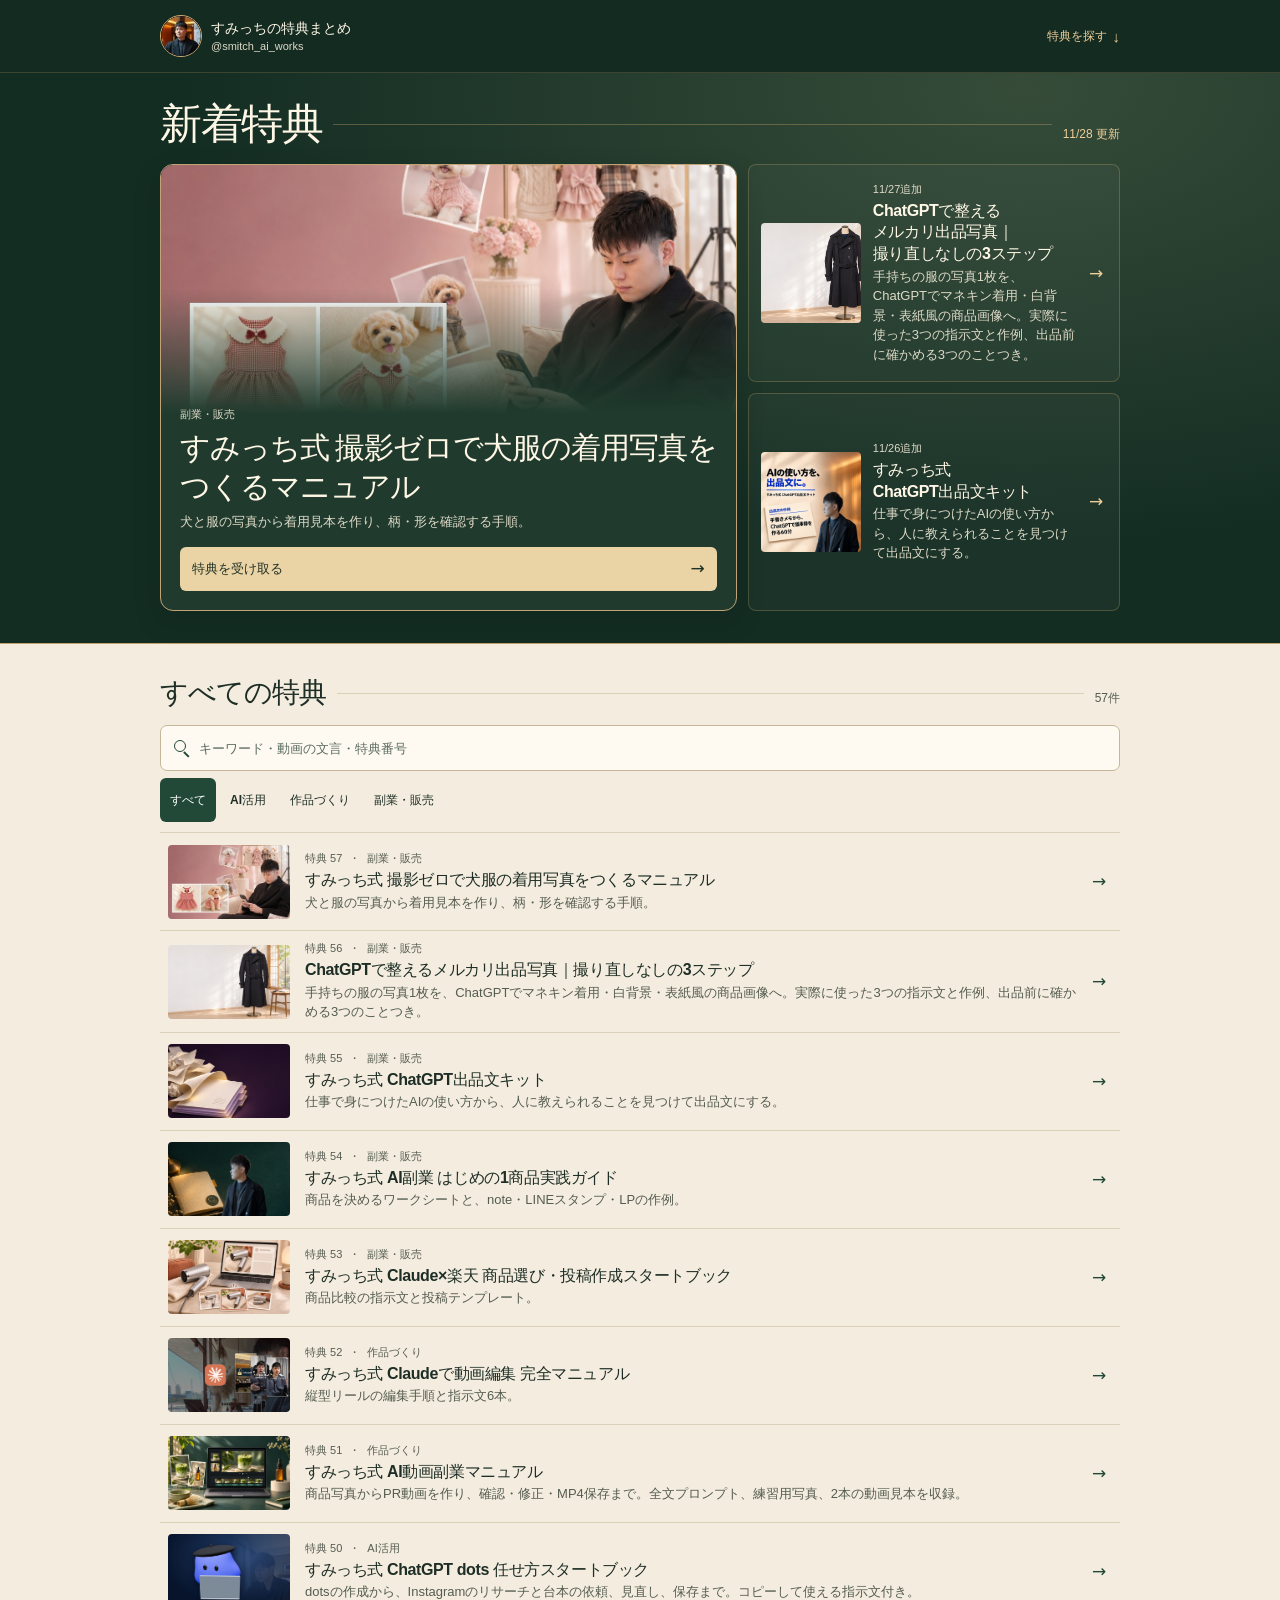
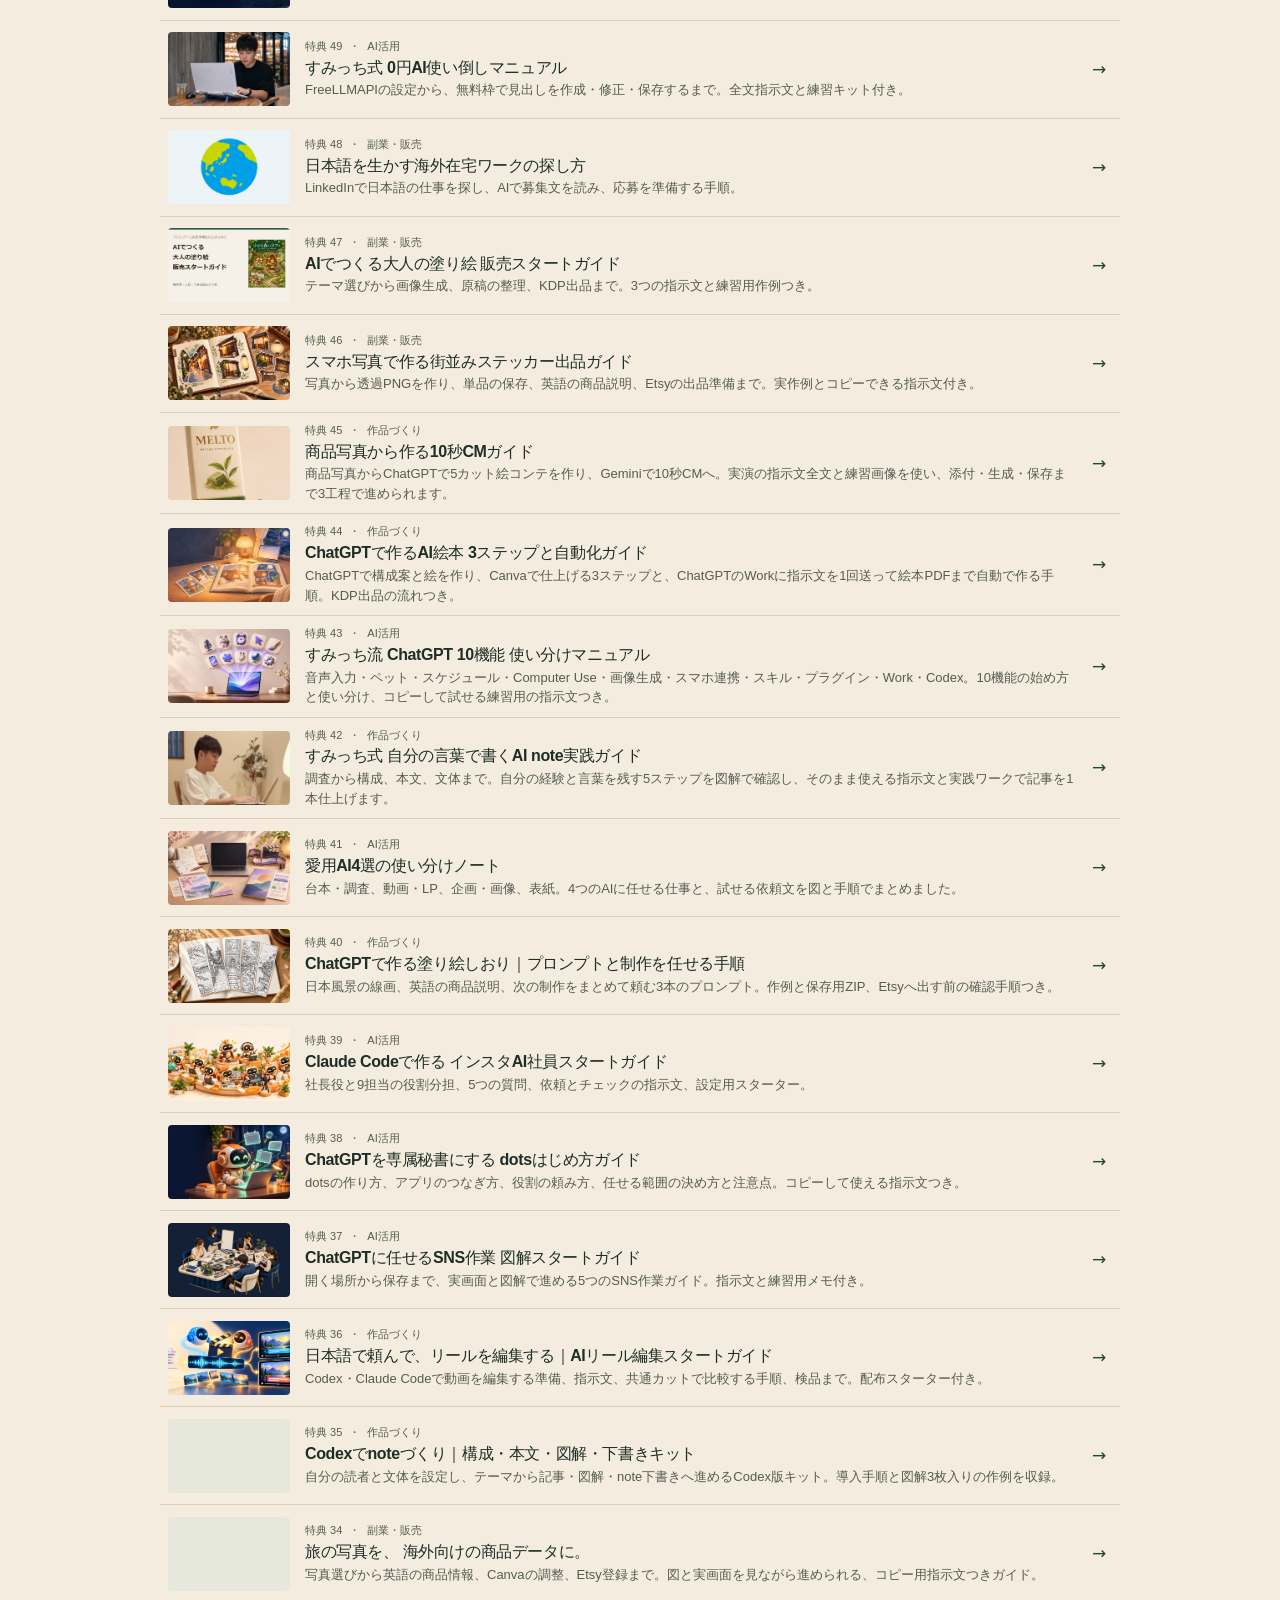
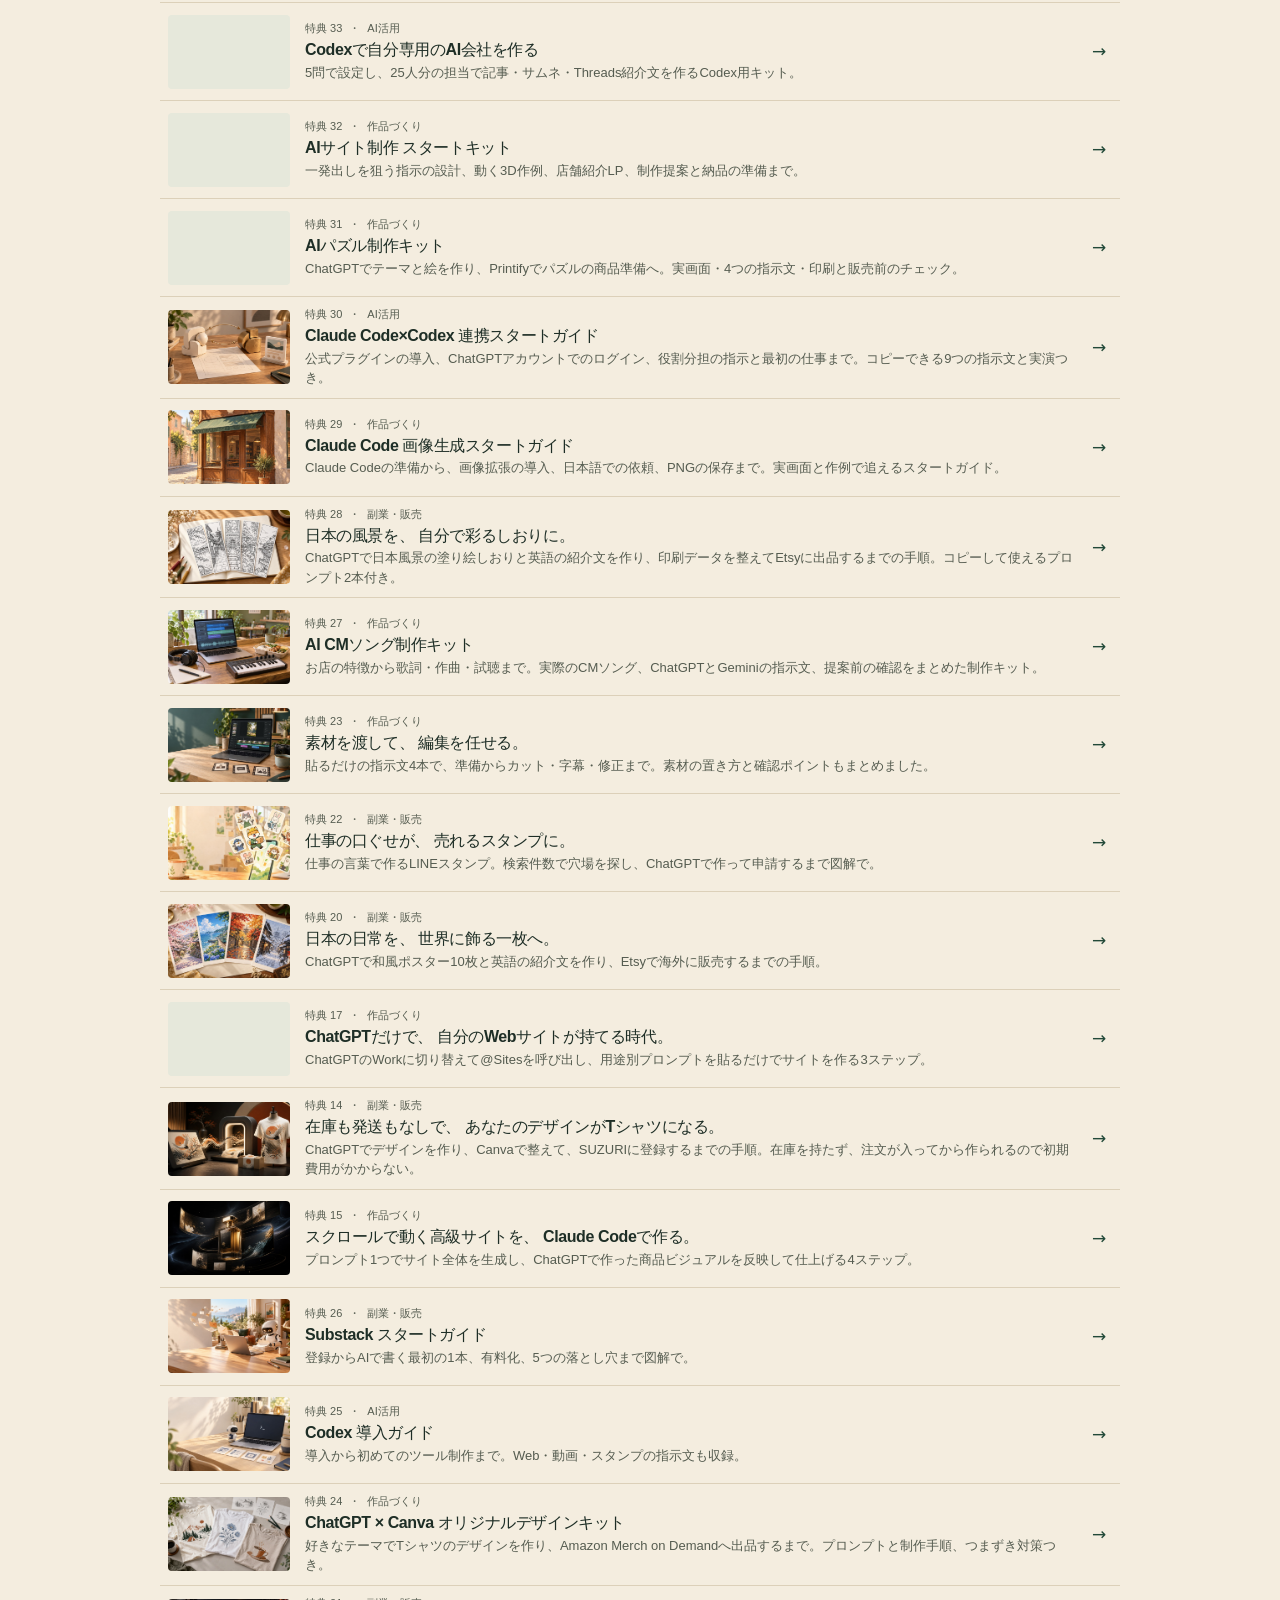
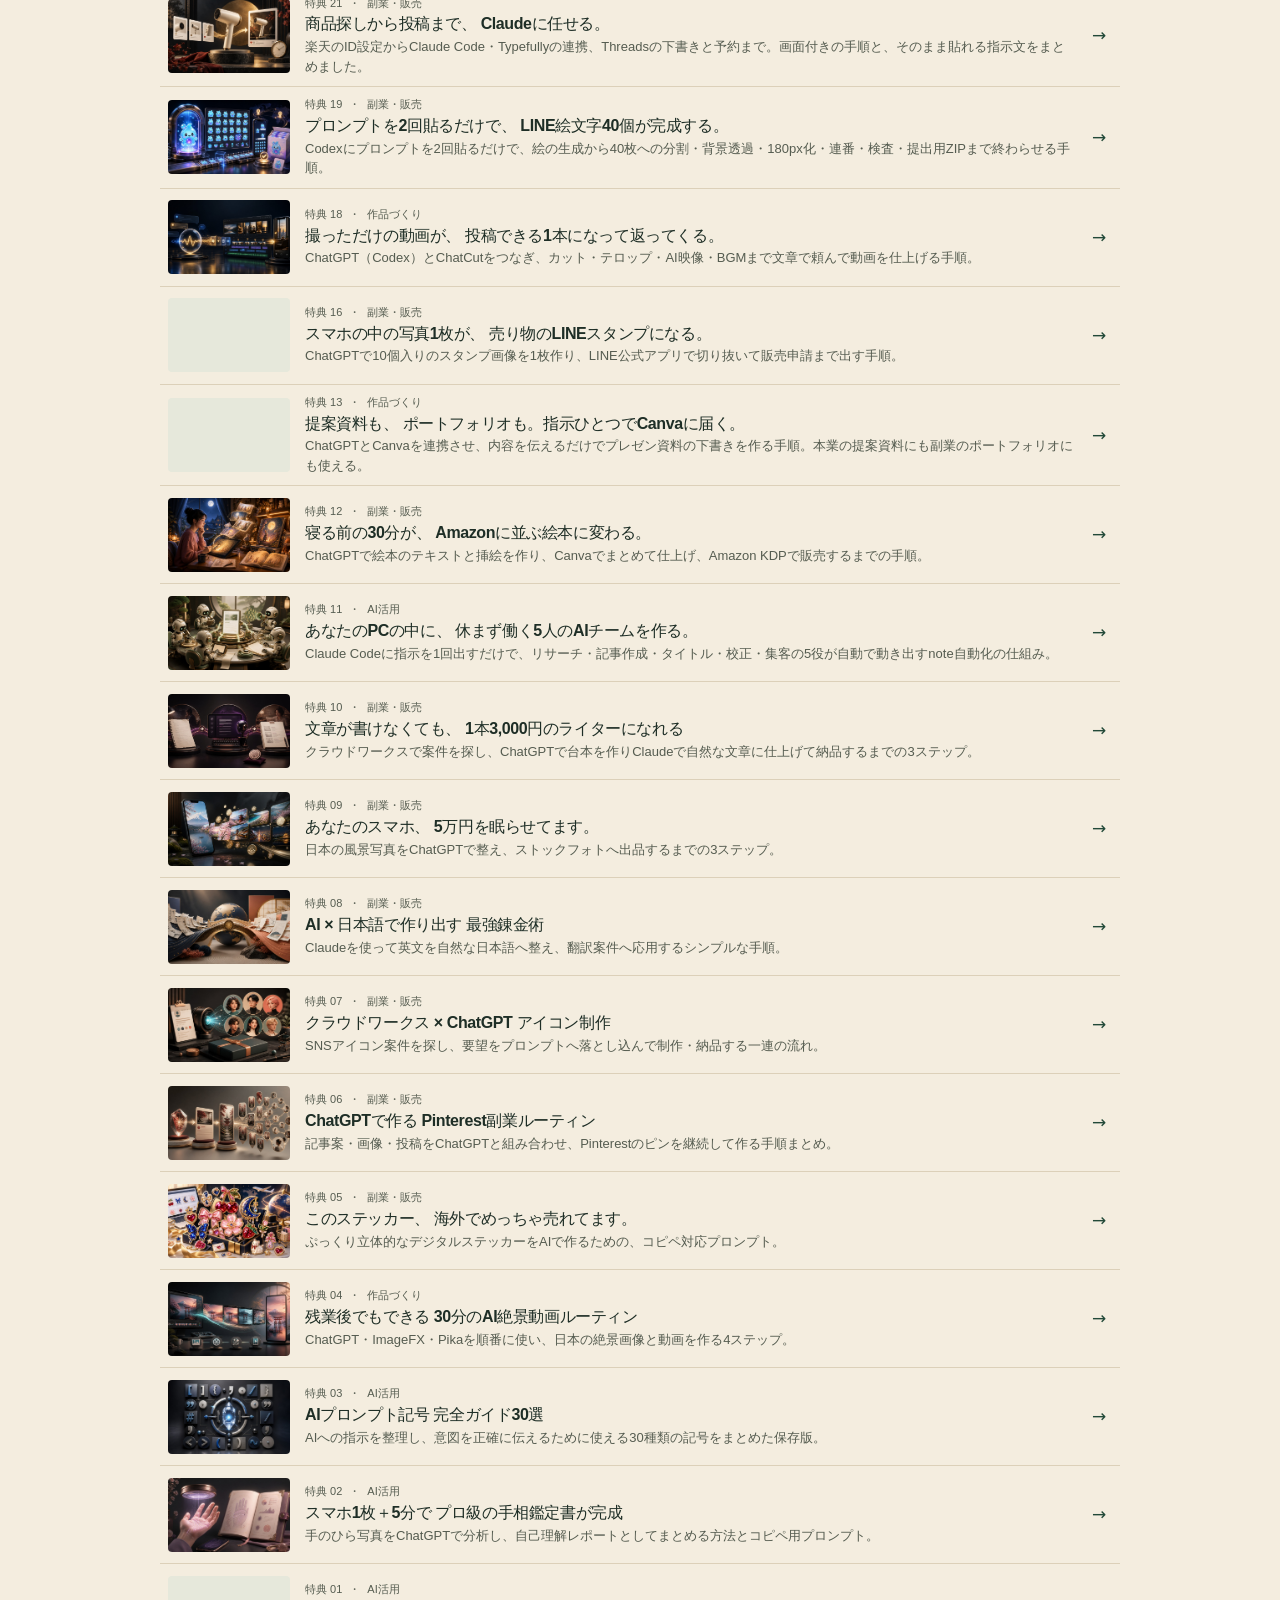
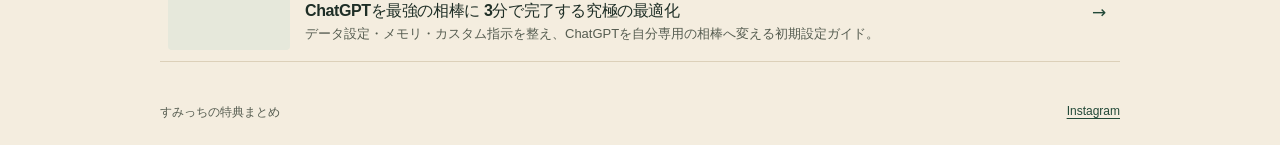
==== commit 370e28df: "今すぐ公開 すみっち式 撮影ゼロで犬服の着用写真をつくるマニュアル（特典57）（#36）" ====
--- a/index.html
+++ b/index.html
@@ -206,7 +206,7 @@
       .map((item, index) => ({ ...item, number: String(index + 1).padStart(2, '0') }));
   }
 
-const bonuses = revealDue([{"number": "01", "category": "ChatGPT活用", "title": "ChatGPTを最強の相棒に<br>3分で完了する究極の最適化", "plainTitle": "ChatGPTを最強の相棒に 3分で完了する究極の最適化", "description": "データ設定・メモリ・カスタム指示を整え、ChatGPTを自分専用の相棒へ変える初期設定ガイド。", "sourceVideo": "ChatGPT、初期設定のまま使っていませんか？", "sourceThumbnail": "", "tags": ["初期設定", "3ステップ", "初心者向け"], "url": "https://smitch-ai-works.github.io/no2-chatgpt-first-setting-info/", "image": "assets/preview-ai-v1/no2.jpg", "accent": "#2E5D50", "slug": "no2-chatgpt-first-setting-info"}, {"number": "02", "category": "ChatGPT活用", "title": "スマホ1枚＋5分で<br>プロ級の手相鑑定書が完成", "plainTitle": "スマホ1枚＋5分で プロ級の手相鑑定書が完成", "description": "手のひら写真をChatGPTで分析し、自己理解レポートとしてまとめる方法とコピペ用プロンプト。", "sourceVideo": "ChatGPTで手相鑑定ができるって知ってましたか？", "sourceThumbnail": "", "tags": ["画像解析", "手相", "プロンプト"], "url": "https://smitch-ai-works.github.io/no3-chatgpt-palm-reading/", "image": "assets/preview-ai-v1/no3.jpg", "accent": "#785C7D", "slug": "no3-chatgpt-palm-reading"}, {"number": "03", "category": "ChatGPT活用", "title": "AIプロンプト記号<br>完全ガイド30選", "plainTitle": "AIプロンプト記号 完全ガイド30選", "description": "AIへの指示を整理し、意図を正確に伝えるために使える30種類の記号をまとめた保存版。", "sourceVideo": "ChatGPT\n効率を爆上げする\n特殊な記号知ってる？", "sourceThumbnail": "assets/video-thumbs/no4.jpg", "tags": ["30種類", "指示改善", "保存版"], "url": "https://smitch-ai-works.github.io/no4-ai-keywords/", "image": "assets/preview-ai-v1/no4.jpg", "accent": "#45698E", "slug": "no4-ai-keywords"}, {"number": "04", "category": "画像・動画制作", "title": "残業後でもできる<br>30分のAI絶景動画ルーティン", "plainTitle": "残業後でもできる 30分のAI絶景動画ルーティン", "description": "ChatGPT・ImageFX・Pikaを順番に使い、日本の絶景画像と動画を作る4ステップ。", "sourceVideo": "忙しくてもOK!？\n旅行気分でできる\n絶景動画の作り方", "sourceThumbnail": "assets/video-thumbs/no5.jpg", "tags": ["ChatGPT", "ImageFX", "Pika"], "url": "https://smitch-ai-works.github.io/no5-ai-movie-creater/", "image": "assets/preview-ai-v1/no5.jpg", "accent": "#347B86", "slug": "no5-ai-movie-creater"}, {"number": "05", "category": "画像・動画制作", "title": "このステッカー、<br>海外でめっちゃ売れてます。", "plainTitle": "このステッカー、 海外でめっちゃ売れてます。", "description": "ぷっくり立体的なデジタルステッカーをAIで作るための、コピペ対応プロンプト。", "sourceVideo": "AI1つで完結！\n海外でバズってる\nステッカーの作り方", "sourceThumbnail": "assets/video-thumbs/no6.jpg", "tags": ["画像生成", "ステッカー", "海外販売"], "url": "https://smitch-ai-works.github.io/no6-ai-sticker/", "image": "assets/preview-ai-v1/no6.jpg", "accent": "#B66D82", "slug": "no6-ai-sticker"}, {"number": "06", "category": "AI副業", "title": "ChatGPTで作る<br>Pinterest副業ルーティン", "plainTitle": "ChatGPTで作る Pinterest副業ルーティン", "description": "記事案・画像・投稿をChatGPTと組み合わせ、Pinterestのピンを継続して作る手順まとめ。", "sourceVideo": "残業後でもできる！\nChatGPTで仕込む\n30歳の限界夜活", "sourceThumbnail": "assets/video-thumbs/no8.jpg", "tags": ["Pinterest", "コンテンツ制作", "集客"], "url": "https://smitch-ai-works.github.io/no8-chatgpt-pintarest/", "image": "assets/preview-ai-v1/no8.jpg", "accent": "#A55460", "slug": "no8-chatgpt-pintarest"}, {"number": "07", "category": "AI副業", "title": "クラウドワークス × ChatGPT<br>アイコン制作", "plainTitle": "クラウドワークス × ChatGPT アイコン制作", "description": "SNSアイコン案件を探し、要望をプロンプトへ落とし込んで制作・納品する一連の流れ。", "sourceVideo": "30分で出来ちゃう！？\n寝起き後でやる\n出勤前AIﾌｸ業", "sourceThumbnail": "assets/video-thumbs/no9.jpg", "tags": ["案件獲得", "SNSアイコン", "テンプレート"], "url": "https://smitch-ai-works.github.io/no9-chatgpt-icon-works/", "image": "assets/preview-ai-v1/no9.jpg", "accent": "#4F7479", "slug": "no9-chatgpt-icon-works"}, {"number": "08", "category": "AI副業", "title": "AI × 日本語で作り出す<br>最強錬金術", "plainTitle": "AI × 日本語で作り出す 最強錬金術", "description": "Claudeを使って英文を自然な日本語へ整え、翻訳案件へ応用するシンプルな手順。", "sourceVideo": "案件急増中の\n日本語翻訳を\nAI使ってﾌｸ収入化", "sourceThumbnail": "assets/video-thumbs/no10.jpg", "tags": ["Claude", "翻訳", "Fiverr"], "url": "https://smitch-ai-works.github.io/no10-claude-translation/", "image": "assets/preview-ai-v1/no10.jpg", "accent": "#A2735D", "slug": "no10-claude-translation"}, {"number": "09", "category": "画像・動画制作", "title": "あなたのスマホ、<br>5万円を眠らせてます。", "plainTitle": "あなたのスマホ、 5万円を眠らせてます。", "description": "日本の風景写真をChatGPTで整え、ストックフォトへ出品するまでの3ステップ。", "sourceVideo": "知らないのは損\nあなたの撮った写真で\n月5ﾏｿ作れる！？", "sourceThumbnail": "assets/video-thumbs/no14-126.png", "tags": ["写真編集", "日本の風景", "ストックフォト"], "url": "https://smitch-ai-works.github.io/no14-chatgpt-picture-japan/", "image": "assets/preview-ai-v1/no14.jpg", "accent": "#71814F", "slug": "no14-chatgpt-picture-japan"}, {"number": "10", "category": "AI副業", "title": "文章が書けなくても、<br>1本3,000円のライターになれる", "plainTitle": "文章が書けなくても、 1本3,000円のライターになれる", "description": "クラウドワークスで案件を探し、ChatGPTで台本を作りClaudeで自然な文章に仕上げて納品するまでの3ステップ。", "sourceVideo": "スキマ時間でOK\nChatGPT×Claude\nAI台本作成ﾌｸ業", "sourceThumbnail": "assets/video-thumbs/no17.jpg", "tags": ["クラウドワークス", "ChatGPT", "Claude"], "url": "https://smitch-ai-works.github.io/no17-ai-script-crowdworks/", "image": "assets/preview-ai-v1/no17.jpg", "accent": "#4A3F68", "slug": "no17-ai-script-crowdworks"}, {"number": "11", "category": "AI副業", "title": "あなたのPCの中に、<br>休まず働く5人のAIチームを作る。", "plainTitle": "あなたのPCの中に、 休まず働く5人のAIチームを作る。", "description": "Claude Codeに指示を1回出すだけで、リサーチ・記事作成・タイトル・校正・集客の5役が自動で動き出すnote自動化の仕組み。", "sourceVideo": "AIで社長になれる!?\nClaudeCodeで\n専門組織を作る裏技", "sourceThumbnail": "assets/video-thumbs/no20.jpg", "tags": ["Claude Code", "自動化", "サブエージェント"], "url": "https://smitch-ai-works.github.io/no20-claude-code-ai-note-organization/", "image": "assets/preview-ai-v1/no20.jpg", "accent": "#3F5347", "slug": "no20-claude-code-ai-note-organization"}, {"number": "12", "category": "AI副業", "title": "寝る前の30分が、<br>Amazonに並ぶ絵本に変わる。", "plainTitle": "寝る前の30分が、 Amazonに並ぶ絵本に変わる。", "description": "ChatGPTで絵本のテキストと挿絵を作り、Canvaでまとめて仕上げ、Amazon KDPで販売するまでの手順。", "sourceVideo": "資産性抜群！？\n絵心なしでもイケる\nAI絵本作りがヤバイ", "sourceThumbnail": "assets/video-thumbs/no18.jpg", "tags": ["ChatGPT", "Canva", "Amazon KDP"], "url": "https://smitch-ai-works.github.io/no18-ai-ehon-kdp/", "image": "assets/preview-ai-v1/no18.jpg", "accent": "#4A3F68", "slug": "no18-ai-ehon-kdp"}, {"number": "13", "category": "AI副業", "title": "提案資料も、<br>ポートフォリオも。指示ひとつでCanvaに届く。", "plainTitle": "提案資料も、 ポートフォリオも。指示ひとつでCanvaに届く。", "description": "ChatGPTとCanvaを連携させ、内容を伝えるだけでプレゼン資料の下書きを作る手順。本業の提案資料にも副業のポートフォリオにも使える。", "sourceVideo": "ChatGPTと\nCanvaを連携で\nスライドが作れるかも!?", "sourceThumbnail": "assets/video-thumbs/no21.jpg", "tags": ["ChatGPT", "Canva", "スライド作成"], "url": "https://smitch-ai-works.github.io/no21-chatgpt-canva-slide/", "image": "assets/preview-ai-v1/no21.jpg", "accent": "#5B4B9E", "slug": "no21-chatgpt-canva-slide"}, {"number": "14", "category": "AI副業", "title": "在庫も発送もなしで、<br>あなたのデザインがTシャツになる。", "plainTitle": "在庫も発送もなしで、 あなたのデザインがTシャツになる。", "description": "ChatGPTでデザインを作り、Canvaで整えて、SUZURIに登録するまでの手順。在庫を持たず、注文が入ってから作られるので初期費用がかからない。", "sourceVideo": "ChatGPTで\nTシャツ作って\nｶｾぐ日のVlog", "sourceThumbnail": "assets/video-thumbs/no26.jpg", "tags": ["ChatGPT", "Canva", "SUZURI"], "url": "https://smitch-ai-works.github.io/no26-chatgpt-tshirt-suzuri/", "image": "assets/preview-ai-v1/no26.jpg", "accent": "#E0592A", "slug": "no26-chatgpt-tshirt-suzuri", "publishedAt": 1788044400000}, {"number": "15", "category": "AI副業", "title": "スクロールで動く高級サイトを、<br>Claude Codeで作る。", "plainTitle": "スクロールで動く高級サイトを、 Claude Codeで作る。", "description": "プロンプト1つでサイト全体を生成し、ChatGPTで作った商品ビジュアルを反映して仕上げる4ステップ。", "sourceVideo": "ClaudeCode\n簡単指示出しで\nプロ級サイト作れます", "sourceThumbnail": "assets/video-thumbs/no24.jpg", "tags": ["Claude Code", "Three.js", "サイト制作"], "url": "https://smitch-ai-works.github.io/no24-claude-code-luxury-site/", "image": "assets/preview-ai-v1/no24.jpg", "accent": "#2C3A4F", "slug": "no24-claude-code-luxury-site", "publishedAt": 1787995620000}, {"number": "16", "category": "AI副業", "title": "スマホの中の写真1枚が、<br>売り物のLINEスタンプになる。", "plainTitle": "スマホの中の写真1枚が、 売り物のLINEスタンプになる。", "description": "ChatGPTで10個入りのスタンプ画像を1枚作り、LINE公式アプリで切り抜いて販売申請まで出す手順。", "sourceVideo": "再ブーム到来\nLINEスタンプを\nChatGPTで作る方法", "sourceThumbnail": "assets/video-thumbs/no27.jpg", "tags": ["ChatGPT", "LINEスタンプ", "スマホ完結"], "url": "https://smitch-ai-works.github.io/no27-chatgpt-line-sticker/", "image": "assets/preview-ai-v1/no27.jpg", "accent": "#00B900", "slug": "no27-chatgpt-line-sticker"}, {"number": "17", "category": "AI活用", "title": "ChatGPTだけで、<br>自分のWebサイトが持てる時代。", "plainTitle": "ChatGPTだけで、 自分のWebサイトが持てる時代。", "description": "ChatGPTのWorkに切り替えて@Sitesを呼び出し、用途別プロンプトを貼るだけでサイトを作る3ステップ。", "sourceVideo": "ChatGPTだけで\nWebページ\n作れます", "sourceThumbnail": "assets/video-thumbs/no25.jpg", "tags": ["ChatGPT Sites", "テンプレ", "LP制作"], "url": "https://smitch-ai-works.github.io/no25-chatgpt-sites-templates/", "image": "assets/preview-ai-v1/no25.jpg", "accent": "#4F5BA6", "slug": "no25-chatgpt-sites-templates", "publishedAt": 1788339960000}, {"number": "18", "category": "画像・動画制作", "title": "撮っただけの動画が、<br>投稿できる1本になって返ってくる。", "plainTitle": "撮っただけの動画が、 投稿できる1本になって返ってくる。", "description": "ChatGPT（Codex）とChatCutをつなぎ、カット・テロップ・AI映像・BGMまで文章で頼んで動画を仕上げる手順。", "sourceVideo": "これで完結!?\n動画編集できる\n話題のAIがヤバイ", "sourceThumbnail": "assets/video-thumbs/no29.jpg", "tags": ["ChatGPT", "Codex", "ChatCut"], "url": "https://smitch-ai-works.github.io/no29-chatgpt-codex-chatcut/", "image": "assets/preview-ai-v1/no29.jpg", "accent": "#4A3F68", "slug": "no29-chatgpt-codex-chatcut"}, {"number": "19", "category": "AI副業", "title": "プロンプトを2回貼るだけで、<br>LINE絵文字40個が完成する。", "plainTitle": "プロンプトを2回貼るだけで、 LINE絵文字40個が完成する。", "description": "Codexにプロンプトを2回貼るだけで、絵の生成から40枚への分割・背景透過・180px化・連番・検査・提出用ZIPまで終わらせる手順。", "sourceVideo": "センス不要\nLINE絵文字を\nAIでゼロから作る", "sourceThumbnail": "assets/video-thumbs/no28.jpg", "tags": ["Codex", "LINE絵文字", "スマホ完結"], "url": "https://smitch-ai-works.github.io/no28-chatgpt-codex-line-emoji/", "image": "assets/preview-ai-v1/no28.jpg", "accent": "#C08A3E", "slug": "no28-chatgpt-codex-line-emoji"}, {"number": "20", "category": "AI副業", "title": "日本の日常を、<br>世界に飾る一枚へ。", "plainTitle": "日本の日常を、 世界に飾る一枚へ。", "description": "ChatGPTで和風ポスター10枚と英語の紹介文を作り、Etsyで海外に販売するまでの手順。", "sourceVideo": "日本人ならやるべき\nChatGPTで\n和風ポスター作る方法", "sourceThumbnail": "assets/video-thumbs/no31.jpg", "tags": ["ChatGPT", "和風ポスター", "Etsy"], "url": "https://smitch-ai-works.github.io/no31-japanese-posters/", "image": "assets/preview-ai-v1/no31.jpg", "accent": "#86672F", "slug": "no31-japanese-posters", "publishedAt": 1789461000000}, {"number": "21", "category": "AI副業", "title": "商品探しから投稿まで、<br>Claudeに任せる。", "plainTitle": "商品探しから投稿まで、 Claudeに任せる。", "description": "楽天のID設定からClaude Code・Typefullyの連携、Threadsの下書きと予約まで。画面付きの手順と、そのまま貼れる指示文をまとめました。", "sourceVideo": "勝手に積み上がる!?\n楽天アフィを\nClaudeにやらせると...", "sourceThumbnail": "assets/video-thumbs/no30.jpg", "tags": ["Claude", "楽天", "Threads"], "url": "https://smitch-ai-works.github.io/no30-claude-rakuten-threads/", "image": "assets/preview-ai-v1/no30.jpg", "accent": "#1F5FBF", "slug": "no30-claude-rakuten-threads"}, {"number": "22", "category": "AI副業", "title": "仕事の口ぐせが、<br>売れるスタンプに。", "plainTitle": "仕事の口ぐせが、 売れるスタンプに。", "description": "仕事の言葉で作るLINEスタンプ。検索件数で穴場を探し、ChatGPTで作って申請するまで図解で。", "sourceVideo": "LINEスタンプ\n作っても売れない\n意外な理由", "sourceThumbnail": "assets/video-thumbs/no37.png", "tags": ["LINEスタンプ", "ChatGPT", "AI副業"], "url": "https://smitch-ai-works.github.io/no37-line-work-stickers/", "image": "assets/preview-ai-v1/no37.jpg", "accent": "#06A94D", "slug": "no37-line-work-stickers", "publishedAt": 1790240400000}, {"number": "23", "category": "画像・動画制作", "title": "素材を渡して、<br>編集を任せる。", "plainTitle": "素材を渡して、 編集を任せる。", "description": "貼るだけの指示文4本で、準備からカット・字幕・修正まで。素材の置き方と確認ポイントもまとめました。", "sourceVideo": "編集者いらず!?\nChatGPTで\n動画編集できます", "sourceThumbnail": "assets/video-thumbs/no35.png", "tags": ["Codex", "動画編集", "SNS"], "url": "https://smitch-ai-works.github.io/no35-codex-video-editing/", "image": "assets/preview-ai-v1/no35.jpg", "accent": "#4A3F68", "slug": "no35-codex-video-editing", "publishedAt": 1790586000000}, {"number": "24", "category": "AI副業", "title": "ChatGPT × Canva<br>オリジナルデザインキット", "plainTitle": "ChatGPT × Canva オリジナルデザインキット", "description": "好きなテーマでTシャツのデザインを作り、Amazon Merch on Demandへ出品するまで。プロンプトと制作手順、つまずき対策つき。", "sourceVideo": "在庫なしでOK\nChatGPT×Amazon\nTシャツ販売", "sourceThumbnail": "assets/video-thumbs/no33-511f61c6.jpg", "tags": ["Tシャツ", "ChatGPT", "Canva"], "url": "https://smitch-ai-works.github.io/no33-cat-tshirt/", "image": "assets/preview-ai-v1/no33.jpg", "accent": "#4A3F68", "slug": "no33-cat-tshirt"}, {"number": "25", "category": "AI活用", "title": "Codex<br>導入ガイド", "plainTitle": "Codex 導入ガイド", "description": "導入から初めてのツール制作まで。Web・動画・スタンプの指示文も収録。", "sourceVideo": "ClaudeCode\n今から始めるなら\nCodex一択です", "sourceThumbnail": "assets/video-thumbs/no34.png", "tags": ["Codex", "AI活用", "仕事効率化"], "url": "https://smitch-ai-works.github.io/no34-codex-starter/", "image": "assets/preview-ai-v1/no34.jpg", "accent": "#1F5FBF", "slug": "no34-codex-starter"}, {"number": "26", "category": "AI副業", "title": "Substack<br>スタートガイド", "plainTitle": "Substack スタートガイド", "description": "登録からAIで書く最初の1本、有料化、5つの落とし穴まで図解で。", "sourceVideo": "海外で話題!?\nSubstack×AI\nSNS収益化", "sourceThumbnail": "assets/video-thumbs/no36.png", "tags": ["Substack", "AI活用", "SNS運用"], "url": "https://smitch-ai-works.github.io/no36-substack-starter/", "image": "assets/preview-ai-v1/no36.jpg", "accent": "#D9480F", "slug": "no36-substack-starter"}, {"number": "27", "category": "AI音楽制作", "title": "AI CMソング制作キット", "plainTitle": "AI CMソング制作キット", "description": "お店の特徴から歌詞・作曲・試聴まで。実際のCMソング、ChatGPTとGeminiの指示文、提案前の確認をまとめた制作キット。", "sourceVideo": "AIで作った曲\n実は海外では\nバカ売れ!?", "sourceThumbnail": "assets/video-thumbs/no38.png", "tags": ["ChatGPT", "Gemini", "CMソング"], "url": "https://smitch-ai-works.github.io/no38-ai-cm-song/", "image": "assets/preview-ai-v1/no38.jpg", "accent": "#52644B", "slug": "no38-ai-cm-song", "publishedAt": 1791968400000}, {"number": "28", "category": "AI副業", "title": "日本の風景を、<br>自分で彩るしおりに。", "plainTitle": "日本の風景を、 自分で彩るしおりに。", "description": "ChatGPTで日本風景の塗り絵しおりと英語の紹介文を作り、印刷データを整えてEtsyに出品するまでの手順。コピーして使えるプロンプト2本付き。", "sourceVideo": "海外で流行中!?\nChatGPTで\n塗り絵しおり作る方法", "sourceThumbnail": "assets/video-thumbs/no32.png", "tags": ["ChatGPT", "塗り絵しおり", "Etsy"], "url": "https://smitch-ai-works.github.io/no32-japanese-bookmarks/", "image": "assets/preview-ai-v1/no32.jpg", "accent": "#927036", "slug": "no32-japanese-bookmarks", "publishedAt": 1792139400000}, {"number": "29", "category": "画像・動画制作", "title": "Claude Code<br>画像生成スタートガイド", "plainTitle": "Claude Code 画像生成スタートガイド", "description": "Claude Codeの準備から、画像拡張の導入、日本語での依頼、PNGの保存まで。実画面と作例で追えるスタートガイド。", "sourceVideo": "待望の進化\nClaude Codeだけで\n画像まで完結", "sourceThumbnail": "assets/video-thumbs/no42.png", "tags": ["Claude Code", "Codex", "画像生成"], "url": "https://smitch-ai-works.github.io/no42-claude-code-image/", "image": "assets/preview-ai-v1/no42.jpg", "accent": "#4E6B57", "slug": "no42-claude-code-image", "publishedAt": 1792485000000}, {"number": "30", "category": "AI活用", "title": "Claude Code×Codex<br>連携スタートガイド", "plainTitle": "Claude Code×Codex 連携スタートガイド", "description": "公式プラグインの導入、ChatGPTアカウントでのログイン、役割分担の指示と最初の仕事まで。コピーできる9つの指示文と実演つき。", "sourceVideo": "ChatGPTとClaude\nまさか今も\n別々に使ってる？", "sourceThumbnail": "assets/video-thumbs/no43.png", "tags": ["Claude Code", "Codex", "AI連携"], "url": "https://smitch-ai-works.github.io/no43-claude-code-codex/", "image": "assets/preview-ai-v1/no43.jpg", "accent": "#4A3F68", "slug": "no43-claude-code-codex", "publishedAt": 1792657800000}, {"number": "31", "category": "AIグッズ制作", "title": "AIパズル制作キット", "plainTitle": "AIパズル制作キット", "description": "ChatGPTでテーマと絵を作り、Printifyでパズルの商品準備へ。実画面・4つの指示文・印刷と販売前のチェック。", "sourceVideo": "在庫なしでOK\nChatGPTで作る\nパズル販売", "sourceThumbnail": "assets/video-thumbs/no41.png", "tags": ["ChatGPT", "Printify", "パズル制作"], "url": "https://smitch-ai-works.github.io/no41-ai-puzzle/", "image": "assets/preview-ai-v1/no41.jpg", "accent": "#52644B", "slug": "no41-ai-puzzle", "publishedAt": 1792830600000}, {"number": "32", "category": "AIサイト制作", "title": "AIサイト制作<br>スタートキット", "plainTitle": "AIサイト制作 スタートキット", "description": "一発出しを狙う指示の設計、動く3D作例、店舗紹介LP、制作提案と納品の準備まで。", "sourceVideo": "ChatGPT-6\nたった1回指示で\nこれ作れます", "sourceThumbnail": "assets/video-thumbs/no39.png", "tags": ["Codex", "GPT-6.1 Sol", "サイト制作"], "url": "https://smitch-ai-works.github.io/no39-ai-web-production/", "image": "assets/preview-ai-v1/no39.jpg", "accent": "#536655", "slug": "no39-ai-web-production", "publishedAt": 1793005200000}, {"number": "33", "category": "AI活用", "title": "Codexで自分専用のAI会社を作る", "plainTitle": "Codexで自分専用のAI会社を作る", "description": "5問で設定し、25人分の担当で記事・サムネ・Threads紹介文を作るCodex用キット。", "sourceVideo": "自分は社長\nAI社員25人に\n仕事を任せる", "sourceThumbnail": "assets/video-thumbs/no173.png", "tags": ["Codex", "AI社員", "note"], "url": "https://smitch-ai-works.github.io/no44-codex-ai-company/", "image": "assets/preview-ai-v1/no44.jpg", "accent": "#205749", "slug": "no44-codex-ai-company", "publishedAt": 1793176200000}, {"number": "34", "category": "AI副業", "title": "旅の写真を、<br>海外向けの商品データに。", "plainTitle": "旅の写真を、 海外向けの商品データに。", "description": "写真選びから英語の商品情報、Canvaの調整、Etsy登録まで。図と実画面を見ながら進められる、コピー用指示文つきガイド。", "sourceVideo": "旅先の写真が\nChatGPTで\n商品になる!?", "sourceThumbnail": "assets/video-thumbs/no47.png", "tags": ["ChatGPT", "Canva", "Etsy", "写真販売"], "url": "https://smitch-ai-works.github.io/no47-travel-photo-etsy/", "image": "assets/preview-ai-v1/no47.jpg", "accent": "#2c654c", "slug": "no47-travel-photo-etsy", "publishedAt": 1793349000000}, {"number": "35", "category": "AI活用・文章作成", "title": "Codexでnoteづくり｜構成・本文・図解・下書きキット", "plainTitle": "Codexでnoteづくり｜構成・本文・図解・下書きキット", "description": "自分の読者と文体を設定し、テーマから記事・図解・note下書きへ進めるCodex版キット。導入手順と図解3枚入りの作例を収録。", "sourceVideo": "話題のnote\nChatGPT使うと\n記事ができる!?", "sourceThumbnail": "assets/video-thumbs/no178.png", "tags": ["note", "Codex", "スキル", "文章作成"], "url": "https://smitch-ai-works.github.io/no45-note-codex-workflow/", "image": "assets/preview-ai-v1/no45.jpg", "accent": "#31674f", "slug": "no45-note-codex-workflow", "publishedAt": 1793521800000}, {"number": "36", "category": "AI活用・動画編集", "title": "日本語で頼んで、リールを編集する｜AIリール編集スタートガイド", "plainTitle": "日本語で頼んで、リールを編集する｜AIリール編集スタートガイド", "description": "Codex・Claude Codeで動画を編集する準備、指示文、共通カットで比較する手順、検品まで。配布スターター付き。", "sourceVideo": "ChatGPTとClaude\n編集任せたら\nこうなった", "sourceThumbnail": "assets/video-thumbs/no174.png", "tags": ["Codex", "Claude Code", "動画編集", "指示文"], "url": "https://smitch-ai-works.github.io/no46-ai-reel-editing/", "image": "assets/preview-ai-v1/no46.jpg", "accent": "#245b96", "slug": "no46-ai-reel-editing", "publishedAt": 1793614194000}, {"number": "37", "category": "AI仕事術", "title": "ChatGPTに任せるSNS作業 図解スタートガイド", "plainTitle": "ChatGPTに任せるSNS作業 図解スタートガイド", "description": "開く場所から保存まで、実画面と図解で進める5つのSNS作業ガイド。指示文と練習用メモ付き。", "sourceVideo": "知らないと損!?\nChatGPTの\n神プラグイン5選", "sourceThumbnail": "assets/video-thumbs/no51.png", "tags": ["SNS", "ChatGPT", "プラグイン"], "url": "https://smitch-ai-works.github.io/no51-chatgpt-sns-plugins/", "image": "assets/preview-ai-v1/no51.jpg", "accent": "#23354C", "slug": "no51-chatgpt-sns-plugins", "publishedAt": 1793696126000}, {"number": "38", "category": "AI活用", "title": "ChatGPTを専属秘書にする dotsはじめ方ガイド", "plainTitle": "ChatGPTを専属秘書にする dotsはじめ方ガイド", "description": "dotsの作り方、アプリのつなぎ方、役割の頼み方、任せる範囲の決め方と注意点。コピーして使える指示文つき。", "sourceVideo": "寝てる間も\nChatGPTが\n勝手に働く!?", "sourceThumbnail": "assets/video-thumbs/no54.png", "tags": ["ChatGPT", "dots", "AI秘書"], "url": "https://smitch-ai-works.github.io/no54-chatgpt-dots-secretary/", "image": "assets/preview-ai-v1/no54.jpg", "accent": "#0F7A63", "slug": "no54-chatgpt-dots-secretary", "publishedAt": 1793784082000}, {"number": "39", "category": "AI活用", "title": "Claude Codeで作る インスタAI社員スタートガイド", "plainTitle": "Claude Codeで作る インスタAI社員スタートガイド", "description": "社長役と9担当の役割分担、5つの質問、依頼とチェックの指示文、設定用スターター。", "sourceVideo": "僕のインスタ\n実は10人の\nAI社員が運用", "sourceThumbnail": "assets/video-thumbs/no50.png", "tags": ["Claude Code", "AI社員", "インスタ運用"], "url": "https://smitch-ai-works.github.io/no50-instagram-ai-team/", "image": "assets/preview-ai-v1/no50.jpg", "accent": "#4A3F68", "slug": "no50-instagram-ai-team", "publishedAt": 1793920301000}, {"number": "40", "category": "AI副業", "title": "ChatGPTで作る塗り絵しおり｜プロンプトと制作を任せる手順", "plainTitle": "ChatGPTで作る塗り絵しおり｜プロンプトと制作を任せる手順", "description": "日本風景の線画、英語の商品説明、次の制作をまとめて頼む3本のプロンプト。作例と保存用ZIP、Etsyへ出す前の確認手順つき。", "sourceVideo": "海外に刺さる!?\nChatGPTで\n塗り絵しおり", "sourceThumbnail": "assets/video-thumbs/no56.png", "tags": ["ChatGPT", "塗り絵しおり", "Etsy"], "url": "https://smitch-ai-works.github.io/no56-chatgpt-bookmark-workflow/", "image": "assets/preview-ai-v1/no56.jpg", "accent": "#927036", "slug": "no56-chatgpt-bookmark-workflow", "publishedAt": 1793959901000}, {"number": "41", "category": "AI副業", "title": "愛用AI4選の使い分けノート", "plainTitle": "愛用AI4選の使い分けノート", "description": "台本・調査、動画・LP、企画・画像、表紙。4つのAIに任せる仕事と、試せる依頼文を図と手順でまとめました。", "sourceVideo": "副業で月100万円\n僕が愛用する\nAIツール4選", "sourceThumbnail": "assets/video-thumbs/no58.png", "tags": ["Claude Code", "Codex", "ChatGPT", "Canva"], "url": "https://smitch-ai-works.github.io/no58-ai-tools-workflow/", "image": "assets/preview-ai-v1/no58.jpg", "accent": "#796126", "slug": "no58-ai-tools-workflow", "publishedAt": 1794043569000}, {"number": "42", "category": "AI副業", "title": "すみっち式 自分の言葉で書くAI note実践ガイド", "plainTitle": "すみっち式 自分の言葉で書くAI note実践ガイド", "description": "調査から構成、本文、文体まで。自分の経験と言葉を残す5ステップを図解で確認し、そのまま使える指示文と実践ワークで記事を1本仕上げます。", "sourceVideo": "ただnote書くのはNG!\nChatGPTで運用する\n厳選コツ5選", "sourceThumbnail": "assets/video-thumbs/no60.png", "tags": ["ChatGPT", "Codex", "note"], "url": "https://smitch-ai-works.github.io/no60-ai-note-practice/", "image": "assets/preview-ai-v1/no60.jpg", "accent": "#19645c", "slug": "no60-ai-note-practice", "publishedAt": 1794130763000}, {"number": "43", "category": "ChatGPT活用", "title": "すみっち流 ChatGPT 10機能 使い分けマニュアル", "plainTitle": "すみっち流 ChatGPT 10機能 使い分けマニュアル", "description": "音声入力・ペット・スケジュール・Computer Use・画像生成・スマホ連携・スキル・プラグイン・Work・Codex。10機能の始め方と使い分け、コピーして試せる練習用の指示文つき。", "sourceVideo": "知らずに損してる!?\nChatGPTの\n神機能10選", "sourceThumbnail": "assets/video-thumbs/no59.png", "tags": ["ChatGPT", "Codex", "使い分け"], "url": "https://smitch-ai-works.github.io/no59-chatgpt-10-functions/", "image": "assets/preview-ai-v1/no59.jpg", "accent": "#3A6CF4", "slug": "no59-chatgpt-10-functions", "publishedAt": 1794217799000}, {"number": "44", "category": "AI活用", "title": "ChatGPTで作るAI絵本 3ステップと自動化ガイド", "plainTitle": "ChatGPTで作るAI絵本 3ステップと自動化ガイド", "description": "ChatGPTで構成案と絵を作り、Canvaで仕上げる3ステップと、ChatGPTのWorkに指示文を1回送って絵本PDFまで自動で作る手順。KDP出品の流れつき。", "sourceVideo": "再ブーム到来!?\nスキマ時間で\nAI絵本vlog", "sourceThumbnail": "assets/video-thumbs/no55.png", "tags": ["ChatGPT", "AI絵本", "自動化"], "url": "https://smitch-ai-works.github.io/no55-ai-ehon-work-auto/", "image": "assets/preview-ai-v1/no55.jpg", "accent": "#B45F1E", "slug": "no55-ai-ehon-work-auto", "publishedAt": 1794303006000}, {"number": "45", "category": "AI副業", "title": "商品写真から作る10秒CMガイド", "plainTitle": "商品写真から作る10秒CMガイド", "description": "商品写真からChatGPTで5カット絵コンテを作り、Geminiで10秒CMへ。実演の指示文全文と練習画像を使い、添付・生成・保存まで3工程で進められます。", "sourceVideo": "写真1枚が\nAIに頼んだら\n商品CMに!?", "sourceThumbnail": "assets/video-thumbs/no61.png", "tags": ["ChatGPT", "Gemini", "動画制作"], "url": "https://smitch-ai-works.github.io/no61-gemini-product-cm/", "image": "assets/preview-ai-v1/no61.jpg", "accent": "#244d2b", "slug": "no61-gemini-product-cm", "publishedAt": 1794561376000}, {"number": "46", "category": "AI副業", "title": "スマホ写真で作る街並みステッカー出品ガイド", "plainTitle": "スマホ写真で作る街並みステッカー出品ガイド", "description": "写真から透過PNGを作り、単品の保存、英語の商品説明、Etsyの出品準備まで。実作例とコピーできる指示文付き。", "sourceVideo": "AI画像はNG!?\n知っておきたい\n意外な落とし穴", "sourceThumbnail": "assets/video-thumbs/no49.png", "tags": ["ChatGPT", "Etsy", "ステッカー"], "url": "https://smitch-ai-works.github.io/no49-street-photo-stickers/", "image": "assets/preview-ai-v1/no49.jpg", "accent": "#9b7836", "slug": "no49-street-photo-stickers", "publishedAt": 1794649360000}, {"number": "47", "category": "AI副業", "title": "AIでつくる大人の塗り絵 販売スタートガイド", "plainTitle": "AIでつくる大人の塗り絵 販売スタートガイド", "description": "テーマ選びから画像生成、原稿の整理、KDP出品まで。3つの指示文と練習用作例つき。", "sourceVideo": "絵が苦手でも\nAIに任せて\n塗り絵販売", "sourceThumbnail": "assets/video-thumbs/no53.png", "tags": ["ChatGPT", "塗り絵", "Amazon KDP"], "url": "https://smitch-ai-works.github.io/no53-ai-coloring-book/", "image": "assets/preview-ai-v1/no53.jpg", "accent": "#355A45", "slug": "no53-ai-coloring-book", "publishedAt": 1794747759000}, {"number": "48", "category": "AI活用", "title": "日本語を生かす海外在宅ワークの探し方", "plainTitle": "日本語を生かす海外在宅ワークの探し方", "description": "LinkedInで日本語の仕事を探し、AIで募集文を読み、応募を準備する手順。", "sourceVideo": "日本語が武器に!?\n海外で見つかる\n在宅ワーク", "sourceThumbnail": "assets/video-thumbs/no187.png", "tags": ["在宅ワーク", "日本語", "LinkedIn"], "url": "https://smitch-ai-works.github.io/no48-japanese-remote-work/", "image": "assets/preview-ai-v1/no48.jpg", "accent": "#0a66c2", "slug": "no48-japanese-remote-work", "publishedAt": 1794828222000}, {"number": "49", "category": "AI活用", "title": "すみっち式 0円AI使い倒しマニュアル", "plainTitle": "すみっち式 0円AI使い倒しマニュアル", "description": "FreeLLMAPIの設定から、無料枠で見出しを作成・修正・保存するまで。全文指示文と練習キット付き。", "sourceVideo": "ほとんどの人が知らない\n有名AIが無料で使える\n神ツール見つけた", "sourceThumbnail": "assets/video-thumbs/no65-canva-v2.png", "tags": ["FreeLLMAPI", "無料枠", "SNS投稿"], "url": "https://smitch-ai-works.github.io/no65-free-ai-start/", "image": "assets/preview-ai-v1/no65.jpg", "accent": "#12387a", "slug": "no65-free-ai-start", "publishedAt": 1794910839000, "bonusCover": "assets/bonus-covers/no65.png"}, {"number": "50", "category": "ChatGPT活用", "title": "すみっち式 ChatGPT dots 任せ方スタートブック", "plainTitle": "すみっち式 ChatGPT dots 任せ方スタートブック", "description": "dotsの作成から、Instagramのリサーチと台本の依頼、見直し、保存まで。コピーして使える指示文付き。", "sourceVideo": "パソコンを閉じても\nChatGPTが\n仕事を進める!?", "sourceThumbnail": "assets/video-thumbs/no66.png", "tags": ["dots", "リサーチ", "台本作成"], "url": "https://smitch-ai-works.github.io/no66-chatgpt-dots-workflow/", "image": "assets/preview-ai-v1/no66.jpg", "accent": "#187cff", "slug": "no66-chatgpt-dots-workflow", "publishedAt": 1795079500000, "bonusCover": "assets/bonus-covers/no66.png"}, {"number": "51", "category": "AI動画制作", "title": "すみっち式 AI動画副業マニュアル", "plainTitle": "すみっち式 AI動画副業マニュアル", "description": "商品写真からPR動画を作り、確認・修正・MP4保存まで。全文プロンプト、練習用写真、2本の動画見本を収録。", "sourceVideo": "遊びながらでも\nChatGPTで\n稼げるって本当!?", "sourceThumbnail": "assets/video-thumbs/no64.png", "tags": ["ChatGPT", "PR動画", "動画編集"], "url": "https://smitch-ai-works.github.io/no64-chatgpt-pr-video/", "image": "assets/preview-ai-v1/no64.jpg", "accent": "#117e78", "slug": "no64-chatgpt-pr-video", "publishedAt": 1795164982000, "bonusCover": "assets/bonus-covers/no64.png"}, {"number": "52", "category": "Claude活用", "title": "すみっち式 Claudeで動画編集 完全マニュアル", "plainTitle": "すみっち式 Claudeで動画編集 完全マニュアル", "description": "自分の声と素材で、Claudeに縦型リールを1本作らせる6ステップ。実際の修正例と、編集・修正・ルール保存に使える指示文6本付き。", "sourceVideo": "", "sourceThumbnail": "", "tags": ["Claude", "動画編集", "リール"], "url": "https://smitch-ai-works.github.io/no67-claude-video-editing/", "image": "assets/preview-ai-v1/no67.jpg", "accent": "#963c27", "slug": "no67-claude-video-editing", "publishedAt": 1795258354000, "bonusCover": "assets/bonus-covers/no67.png"}, {"number": "53", "category": "AI副業", "title": "すみっち式 Claude×楽天 商品選び・投稿作成スタートブック", "plainTitle": "すみっち式 Claude×楽天 商品選び・投稿作成スタートブック", "description": "「売れそう」で選ぶ前に、誰がどこで使うかを決める。商品比較と投稿作成の指示文、実際のClaude下書き、保存用テンプレートをまとめました。", "sourceVideo": "楽天アフィを\nClaudeに\n任せた結果が!?", "sourceThumbnail": "assets/video-thumbs/no62.png", "tags": ["Claude", "楽天アフィリエイト", "商品選び", "投稿作成"], "url": "https://smitch-ai-works.github.io/no62-claude-rakuten-selection/", "image": "assets/preview-ai-v1/no62.jpg", "accent": "#b86642", "slug": "no62-claude-rakuten-selection", "publishedAt": 1795428446000, "bonusCover": "assets/bonus-covers/no62.png"}, {"number": "54", "category": "AI副業", "title": "すみっち式 AI副業 はじめの1商品実践ガイド", "plainTitle": "すみっち式 AI副業 はじめの1商品実践ガイド", "description": "一人の困りごとから商品を決め、試作を届け、反応から次を考える。note・LINEスタンプ・LPに使えるシートと作例つき。", "sourceVideo": "", "sourceThumbnail": "", "tags": ["ChatGPT", "note", "商品づくり", "SNS集客"], "url": "https://smitch-ai-works.github.io/no75-ai-first-product/", "image": "assets/preview-ai-v1/no75.jpg", "accent": "#236c5b", "slug": "no75-ai-first-product", "publishedAt": 1795596966000, "bonusCover": "assets/bonus-covers/no75.png"}, {"number": "55", "category": "AI副業", "title": "すみっち式 ChatGPT出品文キット", "plainTitle": "すみっち式 ChatGPT出品文キット", "description": "仕事で身につけたAIの使い方から、人に教えられることを見つけて出品文にする。", "sourceVideo": "", "sourceThumbnail": "", "tags": ["ChatGPT", "ココナラ", "出品文"], "url": "https://smitch-ai-works.github.io/no68-ai-lesson-listing/", "image": "assets/preview-ai-v1/no68.jpg", "accent": "#174cc1", "slug": "no68-ai-lesson-listing", "publishedAt": 1795690215000, "bonusCover": "assets/bonus-covers/no68.png"}, {"number": "56", "category": "AI副業", "title": "ChatGPTで整えるメルカリ出品写真｜撮り直しなしの3ステップ", "plainTitle": "ChatGPTで整えるメルカリ出品写真｜撮り直しなしの3ステップ", "description": "手持ちの服の写真1枚を、ChatGPTでマネキン着用・白背景・表紙風の商品画像へ。実際に使った3つの指示文と作例、出品前に確かめる3つのことつき。", "sourceVideo": "これでいいの!?\nChatGPT×メルカリ\n簡単活用術", "sourceThumbnail": "assets/video-thumbs/no57.png", "tags": ["ChatGPT", "メルカリ", "出品写真"], "url": "https://smitch-ai-works.github.io/no57-chatgpt-mercari-photo/", "image": "assets/preview-ai-v1/no57.jpg", "accent": "#B23A3A", "slug": "no57-chatgpt-mercari-photo", "publishedAt": 1795770058000}]);
+const bonuses = revealDue([{"number": "01", "category": "ChatGPT活用", "title": "ChatGPTを最強の相棒に<br>3分で完了する究極の最適化", "plainTitle": "ChatGPTを最強の相棒に 3分で完了する究極の最適化", "description": "データ設定・メモリ・カスタム指示を整え、ChatGPTを自分専用の相棒へ変える初期設定ガイド。", "sourceVideo": "ChatGPT、初期設定のまま使っていませんか？", "sourceThumbnail": "", "tags": ["初期設定", "3ステップ", "初心者向け"], "url": "https://smitch-ai-works.github.io/no2-chatgpt-first-setting-info/", "image": "assets/preview-ai-v1/no2.jpg", "accent": "#2E5D50", "slug": "no2-chatgpt-first-setting-info"}, {"number": "02", "category": "ChatGPT活用", "title": "スマホ1枚＋5分で<br>プロ級の手相鑑定書が完成", "plainTitle": "スマホ1枚＋5分で プロ級の手相鑑定書が完成", "description": "手のひら写真をChatGPTで分析し、自己理解レポートとしてまとめる方法とコピペ用プロンプト。", "sourceVideo": "ChatGPTで手相鑑定ができるって知ってましたか？", "sourceThumbnail": "", "tags": ["画像解析", "手相", "プロンプト"], "url": "https://smitch-ai-works.github.io/no3-chatgpt-palm-reading/", "image": "assets/preview-ai-v1/no3.jpg", "accent": "#785C7D", "slug": "no3-chatgpt-palm-reading"}, {"number": "03", "category": "ChatGPT活用", "title": "AIプロンプト記号<br>完全ガイド30選", "plainTitle": "AIプロンプト記号 完全ガイド30選", "description": "AIへの指示を整理し、意図を正確に伝えるために使える30種類の記号をまとめた保存版。", "sourceVideo": "ChatGPT\n効率を爆上げする\n特殊な記号知ってる？", "sourceThumbnail": "assets/video-thumbs/no4.jpg", "tags": ["30種類", "指示改善", "保存版"], "url": "https://smitch-ai-works.github.io/no4-ai-keywords/", "image": "assets/preview-ai-v1/no4.jpg", "accent": "#45698E", "slug": "no4-ai-keywords"}, {"number": "04", "category": "画像・動画制作", "title": "残業後でもできる<br>30分のAI絶景動画ルーティン", "plainTitle": "残業後でもできる 30分のAI絶景動画ルーティン", "description": "ChatGPT・ImageFX・Pikaを順番に使い、日本の絶景画像と動画を作る4ステップ。", "sourceVideo": "忙しくてもOK!？\n旅行気分でできる\n絶景動画の作り方", "sourceThumbnail": "assets/video-thumbs/no5.jpg", "tags": ["ChatGPT", "ImageFX", "Pika"], "url": "https://smitch-ai-works.github.io/no5-ai-movie-creater/", "image": "assets/preview-ai-v1/no5.jpg", "accent": "#347B86", "slug": "no5-ai-movie-creater"}, {"number": "05", "category": "画像・動画制作", "title": "このステッカー、<br>海外でめっちゃ売れてます。", "plainTitle": "このステッカー、 海外でめっちゃ売れてます。", "description": "ぷっくり立体的なデジタルステッカーをAIで作るための、コピペ対応プロンプト。", "sourceVideo": "AI1つで完結！\n海外でバズってる\nステッカーの作り方", "sourceThumbnail": "assets/video-thumbs/no6.jpg", "tags": ["画像生成", "ステッカー", "海外販売"], "url": "https://smitch-ai-works.github.io/no6-ai-sticker/", "image": "assets/preview-ai-v1/no6.jpg", "accent": "#B66D82", "slug": "no6-ai-sticker"}, {"number": "06", "category": "AI副業", "title": "ChatGPTで作る<br>Pinterest副業ルーティン", "plainTitle": "ChatGPTで作る Pinterest副業ルーティン", "description": "記事案・画像・投稿をChatGPTと組み合わせ、Pinterestのピンを継続して作る手順まとめ。", "sourceVideo": "残業後でもできる！\nChatGPTで仕込む\n30歳の限界夜活", "sourceThumbnail": "assets/video-thumbs/no8.jpg", "tags": ["Pinterest", "コンテンツ制作", "集客"], "url": "https://smitch-ai-works.github.io/no8-chatgpt-pintarest/", "image": "assets/preview-ai-v1/no8.jpg", "accent": "#A55460", "slug": "no8-chatgpt-pintarest"}, {"number": "07", "category": "AI副業", "title": "クラウドワークス × ChatGPT<br>アイコン制作", "plainTitle": "クラウドワークス × ChatGPT アイコン制作", "description": "SNSアイコン案件を探し、要望をプロンプトへ落とし込んで制作・納品する一連の流れ。", "sourceVideo": "30分で出来ちゃう！？\n寝起き後でやる\n出勤前AIﾌｸ業", "sourceThumbnail": "assets/video-thumbs/no9.jpg", "tags": ["案件獲得", "SNSアイコン", "テンプレート"], "url": "https://smitch-ai-works.github.io/no9-chatgpt-icon-works/", "image": "assets/preview-ai-v1/no9.jpg", "accent": "#4F7479", "slug": "no9-chatgpt-icon-works"}, {"number": "08", "category": "AI副業", "title": "AI × 日本語で作り出す<br>最強錬金術", "plainTitle": "AI × 日本語で作り出す 最強錬金術", "description": "Claudeを使って英文を自然な日本語へ整え、翻訳案件へ応用するシンプルな手順。", "sourceVideo": "案件急増中の\n日本語翻訳を\nAI使ってﾌｸ収入化", "sourceThumbnail": "assets/video-thumbs/no10.jpg", "tags": ["Claude", "翻訳", "Fiverr"], "url": "https://smitch-ai-works.github.io/no10-claude-translation/", "image": "assets/preview-ai-v1/no10.jpg", "accent": "#A2735D", "slug": "no10-claude-translation"}, {"number": "09", "category": "画像・動画制作", "title": "あなたのスマホ、<br>5万円を眠らせてます。", "plainTitle": "あなたのスマホ、 5万円を眠らせてます。", "description": "日本の風景写真をChatGPTで整え、ストックフォトへ出品するまでの3ステップ。", "sourceVideo": "知らないのは損\nあなたの撮った写真で\n月5ﾏｿ作れる！？", "sourceThumbnail": "assets/video-thumbs/no14-126.png", "tags": ["写真編集", "日本の風景", "ストックフォト"], "url": "https://smitch-ai-works.github.io/no14-chatgpt-picture-japan/", "image": "assets/preview-ai-v1/no14.jpg", "accent": "#71814F", "slug": "no14-chatgpt-picture-japan"}, {"number": "10", "category": "AI副業", "title": "文章が書けなくても、<br>1本3,000円のライターになれる", "plainTitle": "文章が書けなくても、 1本3,000円のライターになれる", "description": "クラウドワークスで案件を探し、ChatGPTで台本を作りClaudeで自然な文章に仕上げて納品するまでの3ステップ。", "sourceVideo": "スキマ時間でOK\nChatGPT×Claude\nAI台本作成ﾌｸ業", "sourceThumbnail": "assets/video-thumbs/no17.jpg", "tags": ["クラウドワークス", "ChatGPT", "Claude"], "url": "https://smitch-ai-works.github.io/no17-ai-script-crowdworks/", "image": "assets/preview-ai-v1/no17.jpg", "accent": "#4A3F68", "slug": "no17-ai-script-crowdworks"}, {"number": "11", "category": "AI副業", "title": "あなたのPCの中に、<br>休まず働く5人のAIチームを作る。", "plainTitle": "あなたのPCの中に、 休まず働く5人のAIチームを作る。", "description": "Claude Codeに指示を1回出すだけで、リサーチ・記事作成・タイトル・校正・集客の5役が自動で動き出すnote自動化の仕組み。", "sourceVideo": "AIで社長になれる!?\nClaudeCodeで\n専門組織を作る裏技", "sourceThumbnail": "assets/video-thumbs/no20.jpg", "tags": ["Claude Code", "自動化", "サブエージェント"], "url": "https://smitch-ai-works.github.io/no20-claude-code-ai-note-organization/", "image": "assets/preview-ai-v1/no20.jpg", "accent": "#3F5347", "slug": "no20-claude-code-ai-note-organization"}, {"number": "12", "category": "AI副業", "title": "寝る前の30分が、<br>Amazonに並ぶ絵本に変わる。", "plainTitle": "寝る前の30分が、 Amazonに並ぶ絵本に変わる。", "description": "ChatGPTで絵本のテキストと挿絵を作り、Canvaでまとめて仕上げ、Amazon KDPで販売するまでの手順。", "sourceVideo": "資産性抜群！？\n絵心なしでもイケる\nAI絵本作りがヤバイ", "sourceThumbnail": "assets/video-thumbs/no18.jpg", "tags": ["ChatGPT", "Canva", "Amazon KDP"], "url": "https://smitch-ai-works.github.io/no18-ai-ehon-kdp/", "image": "assets/preview-ai-v1/no18.jpg", "accent": "#4A3F68", "slug": "no18-ai-ehon-kdp"}, {"number": "13", "category": "AI副業", "title": "提案資料も、<br>ポートフォリオも。指示ひとつでCanvaに届く。", "plainTitle": "提案資料も、 ポートフォリオも。指示ひとつでCanvaに届く。", "description": "ChatGPTとCanvaを連携させ、内容を伝えるだけでプレゼン資料の下書きを作る手順。本業の提案資料にも副業のポートフォリオにも使える。", "sourceVideo": "ChatGPTと\nCanvaを連携で\nスライドが作れるかも!?", "sourceThumbnail": "assets/video-thumbs/no21.jpg", "tags": ["ChatGPT", "Canva", "スライド作成"], "url": "https://smitch-ai-works.github.io/no21-chatgpt-canva-slide/", "image": "assets/preview-ai-v1/no21.jpg", "accent": "#5B4B9E", "slug": "no21-chatgpt-canva-slide"}, {"number": "14", "category": "AI副業", "title": "在庫も発送もなしで、<br>あなたのデザインがTシャツになる。", "plainTitle": "在庫も発送もなしで、 あなたのデザインがTシャツになる。", "description": "ChatGPTでデザインを作り、Canvaで整えて、SUZURIに登録するまでの手順。在庫を持たず、注文が入ってから作られるので初期費用がかからない。", "sourceVideo": "ChatGPTで\nTシャツ作って\nｶｾぐ日のVlog", "sourceThumbnail": "assets/video-thumbs/no26.jpg", "tags": ["ChatGPT", "Canva", "SUZURI"], "url": "https://smitch-ai-works.github.io/no26-chatgpt-tshirt-suzuri/", "image": "assets/preview-ai-v1/no26.jpg", "accent": "#E0592A", "slug": "no26-chatgpt-tshirt-suzuri", "publishedAt": 1788044400000}, {"number": "15", "category": "AI副業", "title": "スクロールで動く高級サイトを、<br>Claude Codeで作る。", "plainTitle": "スクロールで動く高級サイトを、 Claude Codeで作る。", "description": "プロンプト1つでサイト全体を生成し、ChatGPTで作った商品ビジュアルを反映して仕上げる4ステップ。", "sourceVideo": "ClaudeCode\n簡単指示出しで\nプロ級サイト作れます", "sourceThumbnail": "assets/video-thumbs/no24.jpg", "tags": ["Claude Code", "Three.js", "サイト制作"], "url": "https://smitch-ai-works.github.io/no24-claude-code-luxury-site/", "image": "assets/preview-ai-v1/no24.jpg", "accent": "#2C3A4F", "slug": "no24-claude-code-luxury-site", "publishedAt": 1787995620000}, {"number": "16", "category": "AI副業", "title": "スマホの中の写真1枚が、<br>売り物のLINEスタンプになる。", "plainTitle": "スマホの中の写真1枚が、 売り物のLINEスタンプになる。", "description": "ChatGPTで10個入りのスタンプ画像を1枚作り、LINE公式アプリで切り抜いて販売申請まで出す手順。", "sourceVideo": "再ブーム到来\nLINEスタンプを\nChatGPTで作る方法", "sourceThumbnail": "assets/video-thumbs/no27.jpg", "tags": ["ChatGPT", "LINEスタンプ", "スマホ完結"], "url": "https://smitch-ai-works.github.io/no27-chatgpt-line-sticker/", "image": "assets/preview-ai-v1/no27.jpg", "accent": "#00B900", "slug": "no27-chatgpt-line-sticker"}, {"number": "17", "category": "AI活用", "title": "ChatGPTだけで、<br>自分のWebサイトが持てる時代。", "plainTitle": "ChatGPTだけで、 自分のWebサイトが持てる時代。", "description": "ChatGPTのWorkに切り替えて@Sitesを呼び出し、用途別プロンプトを貼るだけでサイトを作る3ステップ。", "sourceVideo": "ChatGPTだけで\nWebページ\n作れます", "sourceThumbnail": "assets/video-thumbs/no25.jpg", "tags": ["ChatGPT Sites", "テンプレ", "LP制作"], "url": "https://smitch-ai-works.github.io/no25-chatgpt-sites-templates/", "image": "assets/preview-ai-v1/no25.jpg", "accent": "#4F5BA6", "slug": "no25-chatgpt-sites-templates", "publishedAt": 1788339960000}, {"number": "18", "category": "画像・動画制作", "title": "撮っただけの動画が、<br>投稿できる1本になって返ってくる。", "plainTitle": "撮っただけの動画が、 投稿できる1本になって返ってくる。", "description": "ChatGPT（Codex）とChatCutをつなぎ、カット・テロップ・AI映像・BGMまで文章で頼んで動画を仕上げる手順。", "sourceVideo": "これで完結!?\n動画編集できる\n話題のAIがヤバイ", "sourceThumbnail": "assets/video-thumbs/no29.jpg", "tags": ["ChatGPT", "Codex", "ChatCut"], "url": "https://smitch-ai-works.github.io/no29-chatgpt-codex-chatcut/", "image": "assets/preview-ai-v1/no29.jpg", "accent": "#4A3F68", "slug": "no29-chatgpt-codex-chatcut"}, {"number": "19", "category": "AI副業", "title": "プロンプトを2回貼るだけで、<br>LINE絵文字40個が完成する。", "plainTitle": "プロンプトを2回貼るだけで、 LINE絵文字40個が完成する。", "description": "Codexにプロンプトを2回貼るだけで、絵の生成から40枚への分割・背景透過・180px化・連番・検査・提出用ZIPまで終わらせる手順。", "sourceVideo": "センス不要\nLINE絵文字を\nAIでゼロから作る", "sourceThumbnail": "assets/video-thumbs/no28.jpg", "tags": ["Codex", "LINE絵文字", "スマホ完結"], "url": "https://smitch-ai-works.github.io/no28-chatgpt-codex-line-emoji/", "image": "assets/preview-ai-v1/no28.jpg", "accent": "#C08A3E", "slug": "no28-chatgpt-codex-line-emoji"}, {"number": "20", "category": "AI副業", "title": "日本の日常を、<br>世界に飾る一枚へ。", "plainTitle": "日本の日常を、 世界に飾る一枚へ。", "description": "ChatGPTで和風ポスター10枚と英語の紹介文を作り、Etsyで海外に販売するまでの手順。", "sourceVideo": "日本人ならやるべき\nChatGPTで\n和風ポスター作る方法", "sourceThumbnail": "assets/video-thumbs/no31.jpg", "tags": ["ChatGPT", "和風ポスター", "Etsy"], "url": "https://smitch-ai-works.github.io/no31-japanese-posters/", "image": "assets/preview-ai-v1/no31.jpg", "accent": "#86672F", "slug": "no31-japanese-posters", "publishedAt": 1789461000000}, {"number": "21", "category": "AI副業", "title": "商品探しから投稿まで、<br>Claudeに任せる。", "plainTitle": "商品探しから投稿まで、 Claudeに任せる。", "description": "楽天のID設定からClaude Code・Typefullyの連携、Threadsの下書きと予約まで。画面付きの手順と、そのまま貼れる指示文をまとめました。", "sourceVideo": "勝手に積み上がる!?\n楽天アフィを\nClaudeにやらせると...", "sourceThumbnail": "assets/video-thumbs/no30.jpg", "tags": ["Claude", "楽天", "Threads"], "url": "https://smitch-ai-works.github.io/no30-claude-rakuten-threads/", "image": "assets/preview-ai-v1/no30.jpg", "accent": "#1F5FBF", "slug": "no30-claude-rakuten-threads"}, {"number": "22", "category": "AI副業", "title": "仕事の口ぐせが、<br>売れるスタンプに。", "plainTitle": "仕事の口ぐせが、 売れるスタンプに。", "description": "仕事の言葉で作るLINEスタンプ。検索件数で穴場を探し、ChatGPTで作って申請するまで図解で。", "sourceVideo": "LINEスタンプ\n作っても売れない\n意外な理由", "sourceThumbnail": "assets/video-thumbs/no37.png", "tags": ["LINEスタンプ", "ChatGPT", "AI副業"], "url": "https://smitch-ai-works.github.io/no37-line-work-stickers/", "image": "assets/preview-ai-v1/no37.jpg", "accent": "#06A94D", "slug": "no37-line-work-stickers", "publishedAt": 1790240400000}, {"number": "23", "category": "画像・動画制作", "title": "素材を渡して、<br>編集を任せる。", "plainTitle": "素材を渡して、 編集を任せる。", "description": "貼るだけの指示文4本で、準備からカット・字幕・修正まで。素材の置き方と確認ポイントもまとめました。", "sourceVideo": "編集者いらず!?\nChatGPTで\n動画編集できます", "sourceThumbnail": "assets/video-thumbs/no35.png", "tags": ["Codex", "動画編集", "SNS"], "url": "https://smitch-ai-works.github.io/no35-codex-video-editing/", "image": "assets/preview-ai-v1/no35.jpg", "accent": "#4A3F68", "slug": "no35-codex-video-editing", "publishedAt": 1790586000000}, {"number": "24", "category": "AI副業", "title": "ChatGPT × Canva<br>オリジナルデザインキット", "plainTitle": "ChatGPT × Canva オリジナルデザインキット", "description": "好きなテーマでTシャツのデザインを作り、Amazon Merch on Demandへ出品するまで。プロンプトと制作手順、つまずき対策つき。", "sourceVideo": "在庫なしでOK\nChatGPT×Amazon\nTシャツ販売", "sourceThumbnail": "assets/video-thumbs/no33-511f61c6.jpg", "tags": ["Tシャツ", "ChatGPT", "Canva"], "url": "https://smitch-ai-works.github.io/no33-cat-tshirt/", "image": "assets/preview-ai-v1/no33.jpg", "accent": "#4A3F68", "slug": "no33-cat-tshirt"}, {"number": "25", "category": "AI活用", "title": "Codex<br>導入ガイド", "plainTitle": "Codex 導入ガイド", "description": "導入から初めてのツール制作まで。Web・動画・スタンプの指示文も収録。", "sourceVideo": "ClaudeCode\n今から始めるなら\nCodex一択です", "sourceThumbnail": "assets/video-thumbs/no34.png", "tags": ["Codex", "AI活用", "仕事効率化"], "url": "https://smitch-ai-works.github.io/no34-codex-starter/", "image": "assets/preview-ai-v1/no34.jpg", "accent": "#1F5FBF", "slug": "no34-codex-starter"}, {"number": "26", "category": "AI副業", "title": "Substack<br>スタートガイド", "plainTitle": "Substack スタートガイド", "description": "登録からAIで書く最初の1本、有料化、5つの落とし穴まで図解で。", "sourceVideo": "海外で話題!?\nSubstack×AI\nSNS収益化", "sourceThumbnail": "assets/video-thumbs/no36.png", "tags": ["Substack", "AI活用", "SNS運用"], "url": "https://smitch-ai-works.github.io/no36-substack-starter/", "image": "assets/preview-ai-v1/no36.jpg", "accent": "#D9480F", "slug": "no36-substack-starter"}, {"number": "27", "category": "AI音楽制作", "title": "AI CMソング制作キット", "plainTitle": "AI CMソング制作キット", "description": "お店の特徴から歌詞・作曲・試聴まで。実際のCMソング、ChatGPTとGeminiの指示文、提案前の確認をまとめた制作キット。", "sourceVideo": "AIで作った曲\n実は海外では\nバカ売れ!?", "sourceThumbnail": "assets/video-thumbs/no38.png", "tags": ["ChatGPT", "Gemini", "CMソング"], "url": "https://smitch-ai-works.github.io/no38-ai-cm-song/", "image": "assets/preview-ai-v1/no38.jpg", "accent": "#52644B", "slug": "no38-ai-cm-song", "publishedAt": 1791968400000}, {"number": "28", "category": "AI副業", "title": "日本の風景を、<br>自分で彩るしおりに。", "plainTitle": "日本の風景を、 自分で彩るしおりに。", "description": "ChatGPTで日本風景の塗り絵しおりと英語の紹介文を作り、印刷データを整えてEtsyに出品するまでの手順。コピーして使えるプロンプト2本付き。", "sourceVideo": "海外で流行中!?\nChatGPTで\n塗り絵しおり作る方法", "sourceThumbnail": "assets/video-thumbs/no32.png", "tags": ["ChatGPT", "塗り絵しおり", "Etsy"], "url": "https://smitch-ai-works.github.io/no32-japanese-bookmarks/", "image": "assets/preview-ai-v1/no32.jpg", "accent": "#927036", "slug": "no32-japanese-bookmarks", "publishedAt": 1792139400000}, {"number": "29", "category": "画像・動画制作", "title": "Claude Code<br>画像生成スタートガイド", "plainTitle": "Claude Code 画像生成スタートガイド", "description": "Claude Codeの準備から、画像拡張の導入、日本語での依頼、PNGの保存まで。実画面と作例で追えるスタートガイド。", "sourceVideo": "待望の進化\nClaude Codeだけで\n画像まで完結", "sourceThumbnail": "assets/video-thumbs/no42.png", "tags": ["Claude Code", "Codex", "画像生成"], "url": "https://smitch-ai-works.github.io/no42-claude-code-image/", "image": "assets/preview-ai-v1/no42.jpg", "accent": "#4E6B57", "slug": "no42-claude-code-image", "publishedAt": 1792485000000}, {"number": "30", "category": "AI活用", "title": "Claude Code×Codex<br>連携スタートガイド", "plainTitle": "Claude Code×Codex 連携スタートガイド", "description": "公式プラグインの導入、ChatGPTアカウントでのログイン、役割分担の指示と最初の仕事まで。コピーできる9つの指示文と実演つき。", "sourceVideo": "ChatGPTとClaude\nまさか今も\n別々に使ってる？", "sourceThumbnail": "assets/video-thumbs/no43.png", "tags": ["Claude Code", "Codex", "AI連携"], "url": "https://smitch-ai-works.github.io/no43-claude-code-codex/", "image": "assets/preview-ai-v1/no43.jpg", "accent": "#4A3F68", "slug": "no43-claude-code-codex", "publishedAt": 1792657800000}, {"number": "31", "category": "AIグッズ制作", "title": "AIパズル制作キット", "plainTitle": "AIパズル制作キット", "description": "ChatGPTでテーマと絵を作り、Printifyでパズルの商品準備へ。実画面・4つの指示文・印刷と販売前のチェック。", "sourceVideo": "在庫なしでOK\nChatGPTで作る\nパズル販売", "sourceThumbnail": "assets/video-thumbs/no41.png", "tags": ["ChatGPT", "Printify", "パズル制作"], "url": "https://smitch-ai-works.github.io/no41-ai-puzzle/", "image": "assets/preview-ai-v1/no41.jpg", "accent": "#52644B", "slug": "no41-ai-puzzle", "publishedAt": 1792830600000}, {"number": "32", "category": "AIサイト制作", "title": "AIサイト制作<br>スタートキット", "plainTitle": "AIサイト制作 スタートキット", "description": "一発出しを狙う指示の設計、動く3D作例、店舗紹介LP、制作提案と納品の準備まで。", "sourceVideo": "ChatGPT-6\nたった1回指示で\nこれ作れます", "sourceThumbnail": "assets/video-thumbs/no39.png", "tags": ["Codex", "GPT-6.1 Sol", "サイト制作"], "url": "https://smitch-ai-works.github.io/no39-ai-web-production/", "image": "assets/preview-ai-v1/no39.jpg", "accent": "#536655", "slug": "no39-ai-web-production", "publishedAt": 1793005200000}, {"number": "33", "category": "AI活用", "title": "Codexで自分専用のAI会社を作る", "plainTitle": "Codexで自分専用のAI会社を作る", "description": "5問で設定し、25人分の担当で記事・サムネ・Threads紹介文を作るCodex用キット。", "sourceVideo": "自分は社長\nAI社員25人に\n仕事を任せる", "sourceThumbnail": "assets/video-thumbs/no173.png", "tags": ["Codex", "AI社員", "note"], "url": "https://smitch-ai-works.github.io/no44-codex-ai-company/", "image": "assets/preview-ai-v1/no44.jpg", "accent": "#205749", "slug": "no44-codex-ai-company", "publishedAt": 1793176200000}, {"number": "34", "category": "AI副業", "title": "旅の写真を、<br>海外向けの商品データに。", "plainTitle": "旅の写真を、 海外向けの商品データに。", "description": "写真選びから英語の商品情報、Canvaの調整、Etsy登録まで。図と実画面を見ながら進められる、コピー用指示文つきガイド。", "sourceVideo": "旅先の写真が\nChatGPTで\n商品になる!?", "sourceThumbnail": "assets/video-thumbs/no47.png", "tags": ["ChatGPT", "Canva", "Etsy", "写真販売"], "url": "https://smitch-ai-works.github.io/no47-travel-photo-etsy/", "image": "assets/preview-ai-v1/no47.jpg", "accent": "#2c654c", "slug": "no47-travel-photo-etsy", "publishedAt": 1793349000000}, {"number": "35", "category": "AI活用・文章作成", "title": "Codexでnoteづくり｜構成・本文・図解・下書きキット", "plainTitle": "Codexでnoteづくり｜構成・本文・図解・下書きキット", "description": "自分の読者と文体を設定し、テーマから記事・図解・note下書きへ進めるCodex版キット。導入手順と図解3枚入りの作例を収録。", "sourceVideo": "話題のnote\nChatGPT使うと\n記事ができる!?", "sourceThumbnail": "assets/video-thumbs/no178.png", "tags": ["note", "Codex", "スキル", "文章作成"], "url": "https://smitch-ai-works.github.io/no45-note-codex-workflow/", "image": "assets/preview-ai-v1/no45.jpg", "accent": "#31674f", "slug": "no45-note-codex-workflow", "publishedAt": 1793521800000}, {"number": "36", "category": "AI活用・動画編集", "title": "日本語で頼んで、リールを編集する｜AIリール編集スタートガイド", "plainTitle": "日本語で頼んで、リールを編集する｜AIリール編集スタートガイド", "description": "Codex・Claude Codeで動画を編集する準備、指示文、共通カットで比較する手順、検品まで。配布スターター付き。", "sourceVideo": "ChatGPTとClaude\n編集任せたら\nこうなった", "sourceThumbnail": "assets/video-thumbs/no174.png", "tags": ["Codex", "Claude Code", "動画編集", "指示文"], "url": "https://smitch-ai-works.github.io/no46-ai-reel-editing/", "image": "assets/preview-ai-v1/no46.jpg", "accent": "#245b96", "slug": "no46-ai-reel-editing", "publishedAt": 1793614194000}, {"number": "37", "category": "AI仕事術", "title": "ChatGPTに任せるSNS作業 図解スタートガイド", "plainTitle": "ChatGPTに任せるSNS作業 図解スタートガイド", "description": "開く場所から保存まで、実画面と図解で進める5つのSNS作業ガイド。指示文と練習用メモ付き。", "sourceVideo": "知らないと損!?\nChatGPTの\n神プラグイン5選", "sourceThumbnail": "assets/video-thumbs/no51.png", "tags": ["SNS", "ChatGPT", "プラグイン"], "url": "https://smitch-ai-works.github.io/no51-chatgpt-sns-plugins/", "image": "assets/preview-ai-v1/no51.jpg", "accent": "#23354C", "slug": "no51-chatgpt-sns-plugins", "publishedAt": 1793696126000}, {"number": "38", "category": "AI活用", "title": "ChatGPTを専属秘書にする dotsはじめ方ガイド", "plainTitle": "ChatGPTを専属秘書にする dotsはじめ方ガイド", "description": "dotsの作り方、アプリのつなぎ方、役割の頼み方、任せる範囲の決め方と注意点。コピーして使える指示文つき。", "sourceVideo": "寝てる間も\nChatGPTが\n勝手に働く!?", "sourceThumbnail": "assets/video-thumbs/no54.png", "tags": ["ChatGPT", "dots", "AI秘書"], "url": "https://smitch-ai-works.github.io/no54-chatgpt-dots-secretary/", "image": "assets/preview-ai-v1/no54.jpg", "accent": "#0F7A63", "slug": "no54-chatgpt-dots-secretary", "publishedAt": 1793784082000}, {"number": "39", "category": "AI活用", "title": "Claude Codeで作る インスタAI社員スタートガイド", "plainTitle": "Claude Codeで作る インスタAI社員スタートガイド", "description": "社長役と9担当の役割分担、5つの質問、依頼とチェックの指示文、設定用スターター。", "sourceVideo": "僕のインスタ\n実は10人の\nAI社員が運用", "sourceThumbnail": "assets/video-thumbs/no50.png", "tags": ["Claude Code", "AI社員", "インスタ運用"], "url": "https://smitch-ai-works.github.io/no50-instagram-ai-team/", "image": "assets/preview-ai-v1/no50.jpg", "accent": "#4A3F68", "slug": "no50-instagram-ai-team", "publishedAt": 1793920301000}, {"number": "40", "category": "AI副業", "title": "ChatGPTで作る塗り絵しおり｜プロンプトと制作を任せる手順", "plainTitle": "ChatGPTで作る塗り絵しおり｜プロンプトと制作を任せる手順", "description": "日本風景の線画、英語の商品説明、次の制作をまとめて頼む3本のプロンプト。作例と保存用ZIP、Etsyへ出す前の確認手順つき。", "sourceVideo": "海外に刺さる!?\nChatGPTで\n塗り絵しおり", "sourceThumbnail": "assets/video-thumbs/no56.png", "tags": ["ChatGPT", "塗り絵しおり", "Etsy"], "url": "https://smitch-ai-works.github.io/no56-chatgpt-bookmark-workflow/", "image": "assets/preview-ai-v1/no56.jpg", "accent": "#927036", "slug": "no56-chatgpt-bookmark-workflow", "publishedAt": 1793959901000}, {"number": "41", "category": "AI副業", "title": "愛用AI4選の使い分けノート", "plainTitle": "愛用AI4選の使い分けノート", "description": "台本・調査、動画・LP、企画・画像、表紙。4つのAIに任せる仕事と、試せる依頼文を図と手順でまとめました。", "sourceVideo": "副業で月100万円\n僕が愛用する\nAIツール4選", "sourceThumbnail": "assets/video-thumbs/no58.png", "tags": ["Claude Code", "Codex", "ChatGPT", "Canva"], "url": "https://smitch-ai-works.github.io/no58-ai-tools-workflow/", "image": "assets/preview-ai-v1/no58.jpg", "accent": "#796126", "slug": "no58-ai-tools-workflow", "publishedAt": 1794043569000}, {"number": "42", "category": "AI副業", "title": "すみっち式 自分の言葉で書くAI note実践ガイド", "plainTitle": "すみっち式 自分の言葉で書くAI note実践ガイド", "description": "調査から構成、本文、文体まで。自分の経験と言葉を残す5ステップを図解で確認し、そのまま使える指示文と実践ワークで記事を1本仕上げます。", "sourceVideo": "ただnote書くのはNG!\nChatGPTで運用する\n厳選コツ5選", "sourceThumbnail": "assets/video-thumbs/no60.png", "tags": ["ChatGPT", "Codex", "note"], "url": "https://smitch-ai-works.github.io/no60-ai-note-practice/", "image": "assets/preview-ai-v1/no60.jpg", "accent": "#19645c", "slug": "no60-ai-note-practice", "publishedAt": 1794130763000}, {"number": "43", "category": "ChatGPT活用", "title": "すみっち流 ChatGPT 10機能 使い分けマニュアル", "plainTitle": "すみっち流 ChatGPT 10機能 使い分けマニュアル", "description": "音声入力・ペット・スケジュール・Computer Use・画像生成・スマホ連携・スキル・プラグイン・Work・Codex。10機能の始め方と使い分け、コピーして試せる練習用の指示文つき。", "sourceVideo": "知らずに損してる!?\nChatGPTの\n神機能10選", "sourceThumbnail": "assets/video-thumbs/no59.png", "tags": ["ChatGPT", "Codex", "使い分け"], "url": "https://smitch-ai-works.github.io/no59-chatgpt-10-functions/", "image": "assets/preview-ai-v1/no59.jpg", "accent": "#3A6CF4", "slug": "no59-chatgpt-10-functions", "publishedAt": 1794217799000}, {"number": "44", "category": "AI活用", "title": "ChatGPTで作るAI絵本 3ステップと自動化ガイド", "plainTitle": "ChatGPTで作るAI絵本 3ステップと自動化ガイド", "description": "ChatGPTで構成案と絵を作り、Canvaで仕上げる3ステップと、ChatGPTのWorkに指示文を1回送って絵本PDFまで自動で作る手順。KDP出品の流れつき。", "sourceVideo": "再ブーム到来!?\nスキマ時間で\nAI絵本vlog", "sourceThumbnail": "assets/video-thumbs/no55.png", "tags": ["ChatGPT", "AI絵本", "自動化"], "url": "https://smitch-ai-works.github.io/no55-ai-ehon-work-auto/", "image": "assets/preview-ai-v1/no55.jpg", "accent": "#B45F1E", "slug": "no55-ai-ehon-work-auto", "publishedAt": 1794303006000}, {"number": "45", "category": "AI副業", "title": "商品写真から作る10秒CMガイド", "plainTitle": "商品写真から作る10秒CMガイド", "description": "商品写真からChatGPTで5カット絵コンテを作り、Geminiで10秒CMへ。実演の指示文全文と練習画像を使い、添付・生成・保存まで3工程で進められます。", "sourceVideo": "写真1枚が\nAIに頼んだら\n商品CMに!?", "sourceThumbnail": "assets/video-thumbs/no61.png", "tags": ["ChatGPT", "Gemini", "動画制作"], "url": "https://smitch-ai-works.github.io/no61-gemini-product-cm/", "image": "assets/preview-ai-v1/no61.jpg", "accent": "#244d2b", "slug": "no61-gemini-product-cm", "publishedAt": 1794561376000}, {"number": "46", "category": "AI副業", "title": "スマホ写真で作る街並みステッカー出品ガイド", "plainTitle": "スマホ写真で作る街並みステッカー出品ガイド", "description": "写真から透過PNGを作り、単品の保存、英語の商品説明、Etsyの出品準備まで。実作例とコピーできる指示文付き。", "sourceVideo": "AI画像はNG!?\n知っておきたい\n意外な落とし穴", "sourceThumbnail": "assets/video-thumbs/no49.png", "tags": ["ChatGPT", "Etsy", "ステッカー"], "url": "https://smitch-ai-works.github.io/no49-street-photo-stickers/", "image": "assets/preview-ai-v1/no49.jpg", "accent": "#9b7836", "slug": "no49-street-photo-stickers", "publishedAt": 1794649360000}, {"number": "47", "category": "AI副業", "title": "AIでつくる大人の塗り絵 販売スタートガイド", "plainTitle": "AIでつくる大人の塗り絵 販売スタートガイド", "description": "テーマ選びから画像生成、原稿の整理、KDP出品まで。3つの指示文と練習用作例つき。", "sourceVideo": "絵が苦手でも\nAIに任せて\n塗り絵販売", "sourceThumbnail": "assets/video-thumbs/no53.png", "tags": ["ChatGPT", "塗り絵", "Amazon KDP"], "url": "https://smitch-ai-works.github.io/no53-ai-coloring-book/", "image": "assets/preview-ai-v1/no53.jpg", "accent": "#355A45", "slug": "no53-ai-coloring-book", "publishedAt": 1794747759000}, {"number": "48", "category": "AI活用", "title": "日本語を生かす海外在宅ワークの探し方", "plainTitle": "日本語を生かす海外在宅ワークの探し方", "description": "LinkedInで日本語の仕事を探し、AIで募集文を読み、応募を準備する手順。", "sourceVideo": "日本語が武器に!?\n海外で見つかる\n在宅ワーク", "sourceThumbnail": "assets/video-thumbs/no187.png", "tags": ["在宅ワーク", "日本語", "LinkedIn"], "url": "https://smitch-ai-works.github.io/no48-japanese-remote-work/", "image": "assets/preview-ai-v1/no48.jpg", "accent": "#0a66c2", "slug": "no48-japanese-remote-work", "publishedAt": 1794828222000}, {"number": "49", "category": "AI活用", "title": "すみっち式 0円AI使い倒しマニュアル", "plainTitle": "すみっち式 0円AI使い倒しマニュアル", "description": "FreeLLMAPIの設定から、無料枠で見出しを作成・修正・保存するまで。全文指示文と練習キット付き。", "sourceVideo": "ほとんどの人が知らない\n有名AIが無料で使える\n神ツール見つけた", "sourceThumbnail": "assets/video-thumbs/no65-canva-v2.png", "tags": ["FreeLLMAPI", "無料枠", "SNS投稿"], "url": "https://smitch-ai-works.github.io/no65-free-ai-start/", "image": "assets/preview-ai-v1/no65.jpg", "accent": "#12387a", "slug": "no65-free-ai-start", "publishedAt": 1794910839000, "bonusCover": "assets/bonus-covers/no65.png"}, {"number": "50", "category": "ChatGPT活用", "title": "すみっち式 ChatGPT dots 任せ方スタートブック", "plainTitle": "すみっち式 ChatGPT dots 任せ方スタートブック", "description": "dotsの作成から、Instagramのリサーチと台本の依頼、見直し、保存まで。コピーして使える指示文付き。", "sourceVideo": "パソコンを閉じても\nChatGPTが\n仕事を進める!?", "sourceThumbnail": "assets/video-thumbs/no66.png", "tags": ["dots", "リサーチ", "台本作成"], "url": "https://smitch-ai-works.github.io/no66-chatgpt-dots-workflow/", "image": "assets/preview-ai-v1/no66.jpg", "accent": "#187cff", "slug": "no66-chatgpt-dots-workflow", "publishedAt": 1795079500000, "bonusCover": "assets/bonus-covers/no66.png"}, {"number": "51", "category": "AI動画制作", "title": "すみっち式 AI動画副業マニュアル", "plainTitle": "すみっち式 AI動画副業マニュアル", "description": "商品写真からPR動画を作り、確認・修正・MP4保存まで。全文プロンプト、練習用写真、2本の動画見本を収録。", "sourceVideo": "遊びながらでも\nChatGPTで\n稼げるって本当!?", "sourceThumbnail": "assets/video-thumbs/no64.png", "tags": ["ChatGPT", "PR動画", "動画編集"], "url": "https://smitch-ai-works.github.io/no64-chatgpt-pr-video/", "image": "assets/preview-ai-v1/no64.jpg", "accent": "#117e78", "slug": "no64-chatgpt-pr-video", "publishedAt": 1795164982000, "bonusCover": "assets/bonus-covers/no64.png"}, {"number": "52", "category": "Claude活用", "title": "すみっち式 Claudeで動画編集 完全マニュアル", "plainTitle": "すみっち式 Claudeで動画編集 完全マニュアル", "description": "自分の声と素材で、Claudeに縦型リールを1本作らせる6ステップ。実際の修正例と、編集・修正・ルール保存に使える指示文6本付き。", "sourceVideo": "", "sourceThumbnail": "", "tags": ["Claude", "動画編集", "リール"], "url": "https://smitch-ai-works.github.io/no67-claude-video-editing/", "image": "assets/preview-ai-v1/no67.jpg", "accent": "#963c27", "slug": "no67-claude-video-editing", "publishedAt": 1795258354000, "bonusCover": "assets/bonus-covers/no67.png"}, {"number": "53", "category": "AI副業", "title": "すみっち式 Claude×楽天 商品選び・投稿作成スタートブック", "plainTitle": "すみっち式 Claude×楽天 商品選び・投稿作成スタートブック", "description": "「売れそう」で選ぶ前に、誰がどこで使うかを決める。商品比較と投稿作成の指示文、実際のClaude下書き、保存用テンプレートをまとめました。", "sourceVideo": "楽天アフィを\nClaudeに\n任せた結果が!?", "sourceThumbnail": "assets/video-thumbs/no62.png", "tags": ["Claude", "楽天アフィリエイト", "商品選び", "投稿作成"], "url": "https://smitch-ai-works.github.io/no62-claude-rakuten-selection/", "image": "assets/preview-ai-v1/no62.jpg", "accent": "#b86642", "slug": "no62-claude-rakuten-selection", "publishedAt": 1795428446000, "bonusCover": "assets/bonus-covers/no62.png"}, {"number": "54", "category": "AI副業", "title": "すみっち式 AI副業 はじめの1商品実践ガイド", "plainTitle": "すみっち式 AI副業 はじめの1商品実践ガイド", "description": "一人の困りごとから商品を決め、試作を届け、反応から次を考える。note・LINEスタンプ・LPに使えるシートと作例つき。", "sourceVideo": "", "sourceThumbnail": "", "tags": ["ChatGPT", "note", "商品づくり", "SNS集客"], "url": "https://smitch-ai-works.github.io/no75-ai-first-product/", "image": "assets/preview-ai-v1/no75.jpg", "accent": "#236c5b", "slug": "no75-ai-first-product", "publishedAt": 1795596966000, "bonusCover": "assets/bonus-covers/no75.png"}, {"number": "55", "category": "AI副業", "title": "すみっち式 ChatGPT出品文キット", "plainTitle": "すみっち式 ChatGPT出品文キット", "description": "仕事で身につけたAIの使い方から、人に教えられることを見つけて出品文にする。", "sourceVideo": "", "sourceThumbnail": "", "tags": ["ChatGPT", "ココナラ", "出品文"], "url": "https://smitch-ai-works.github.io/no68-ai-lesson-listing/", "image": "assets/preview-ai-v1/no68.jpg", "accent": "#174cc1", "slug": "no68-ai-lesson-listing", "publishedAt": 1795690215000, "bonusCover": "assets/bonus-covers/no68.png"}, {"number": "56", "category": "AI副業", "title": "ChatGPTで整えるメルカリ出品写真｜撮り直しなしの3ステップ", "plainTitle": "ChatGPTで整えるメルカリ出品写真｜撮り直しなしの3ステップ", "description": "手持ちの服の写真1枚を、ChatGPTでマネキン着用・白背景・表紙風の商品画像へ。実際に使った3つの指示文と作例、出品前に確かめる3つのことつき。", "sourceVideo": "これでいいの!?\nChatGPT×メルカリ\n簡単活用術", "sourceThumbnail": "assets/video-thumbs/no57.png", "tags": ["ChatGPT", "メルカリ", "出品写真"], "url": "https://smitch-ai-works.github.io/no57-chatgpt-mercari-photo/", "image": "assets/preview-ai-v1/no57.jpg", "accent": "#B23A3A", "slug": "no57-chatgpt-mercari-photo", "publishedAt": 1795770058000}, {"number": "57", "category": "AI副業", "title": "すみっち式 撮影ゼロで犬服の着用写真をつくるマニュアル", "plainTitle": "すみっち式 撮影ゼロで犬服の着用写真をつくるマニュアル", "description": "犬と服の写真から着用見本を作り、柄・形を確認する手順。", "sourceVideo": "", "sourceThumbnail": "", "tags": ["ChatGPT", "犬服", "商品画像"], "url": "https://smitch-ai-works.github.io/no72-dog-outfit-photos/", "image": "assets/preview-ai-v1/no72.jpg", "accent": "#833c52", "slug": "no72-dog-outfit-photos", "publishedAt": 1795857366000, "bonusCover": "assets/bonus-covers/no72.png"}]);
 
   const purposeOverrides = {
     "no6-ai-sticker": "副業・販売",
